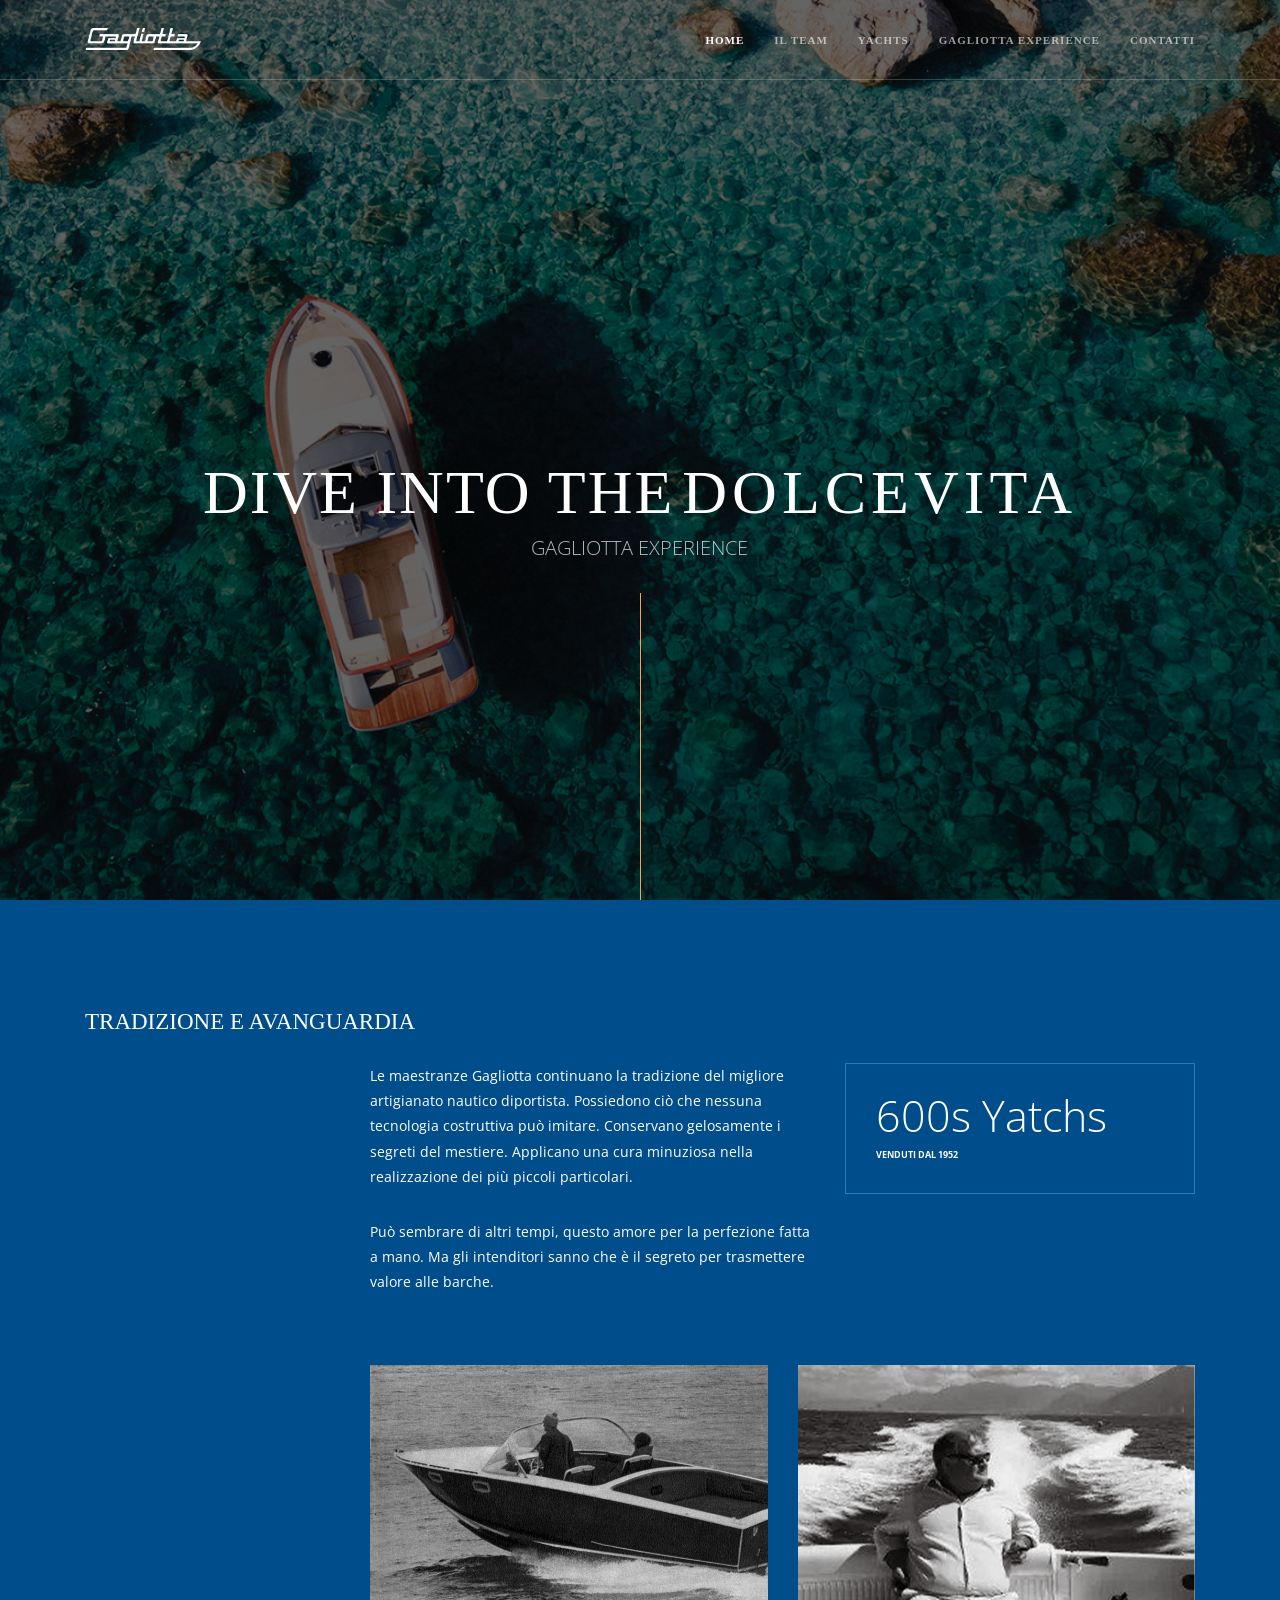
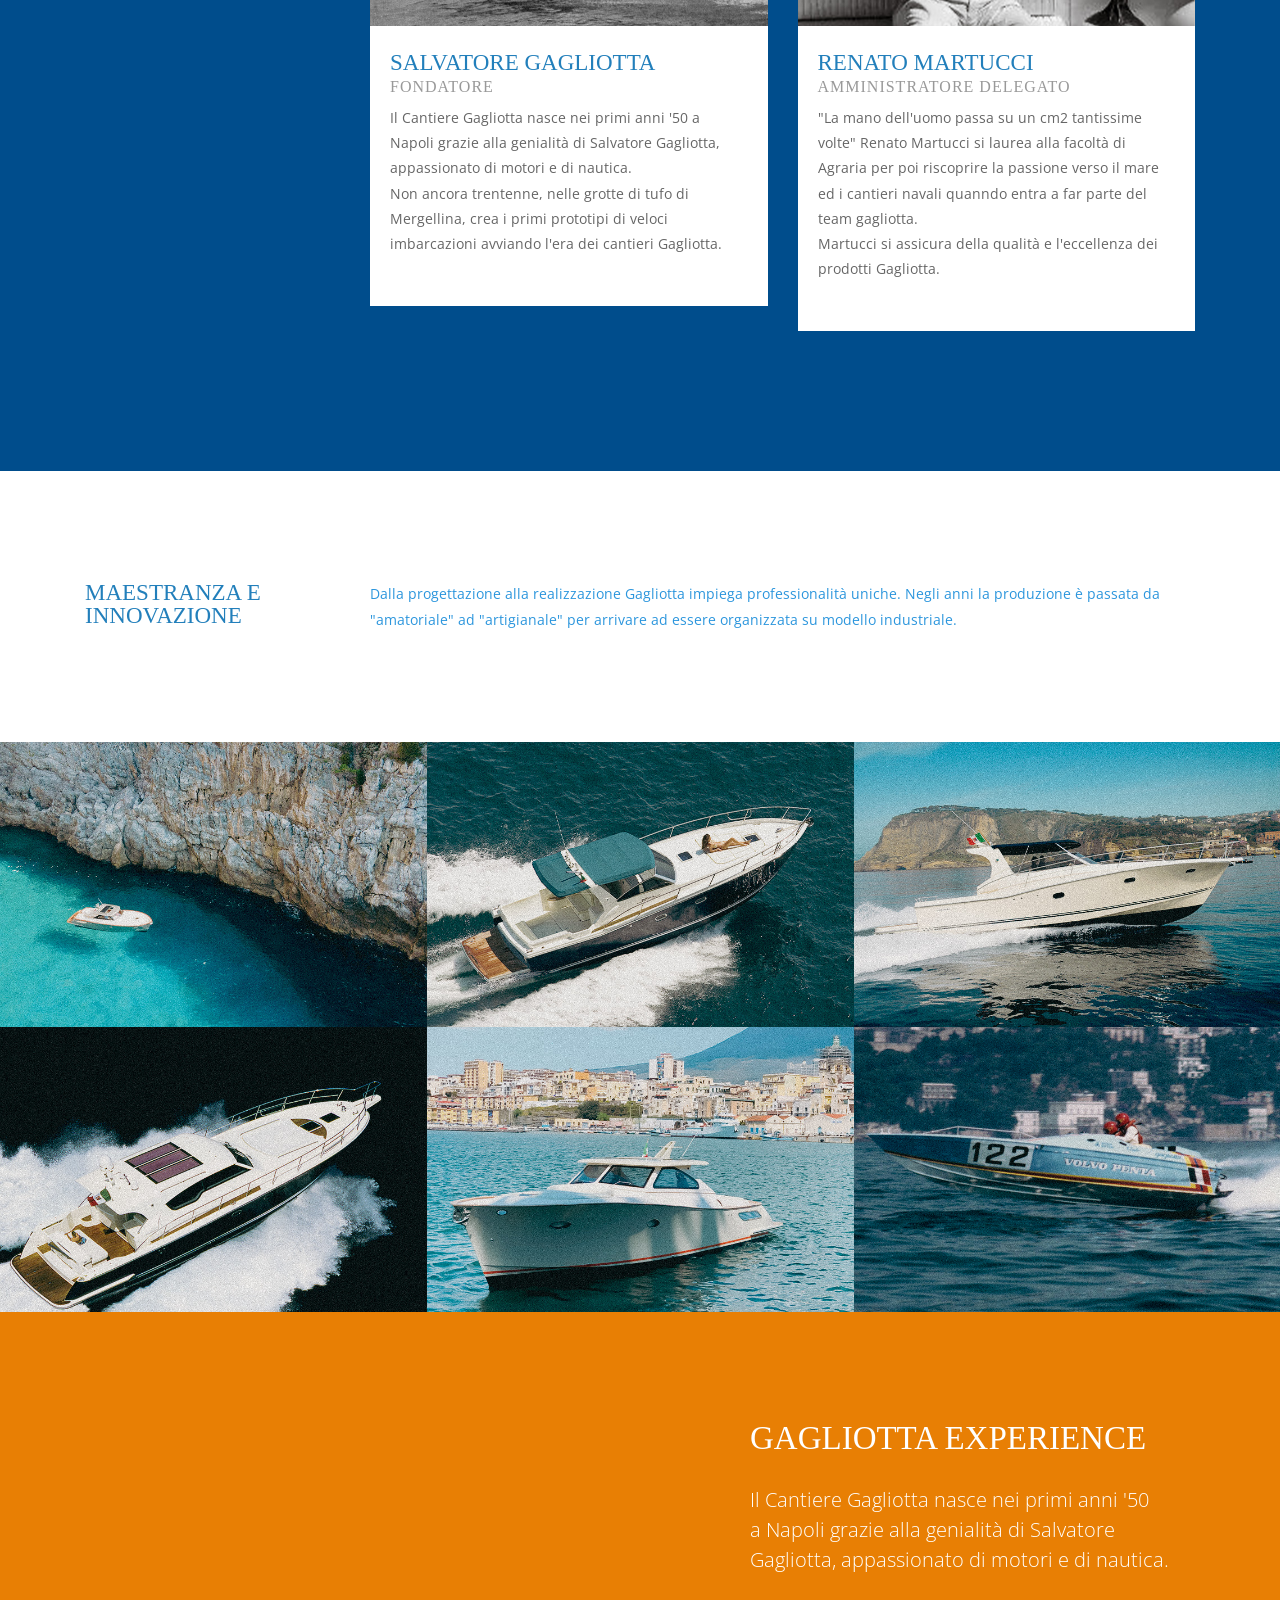
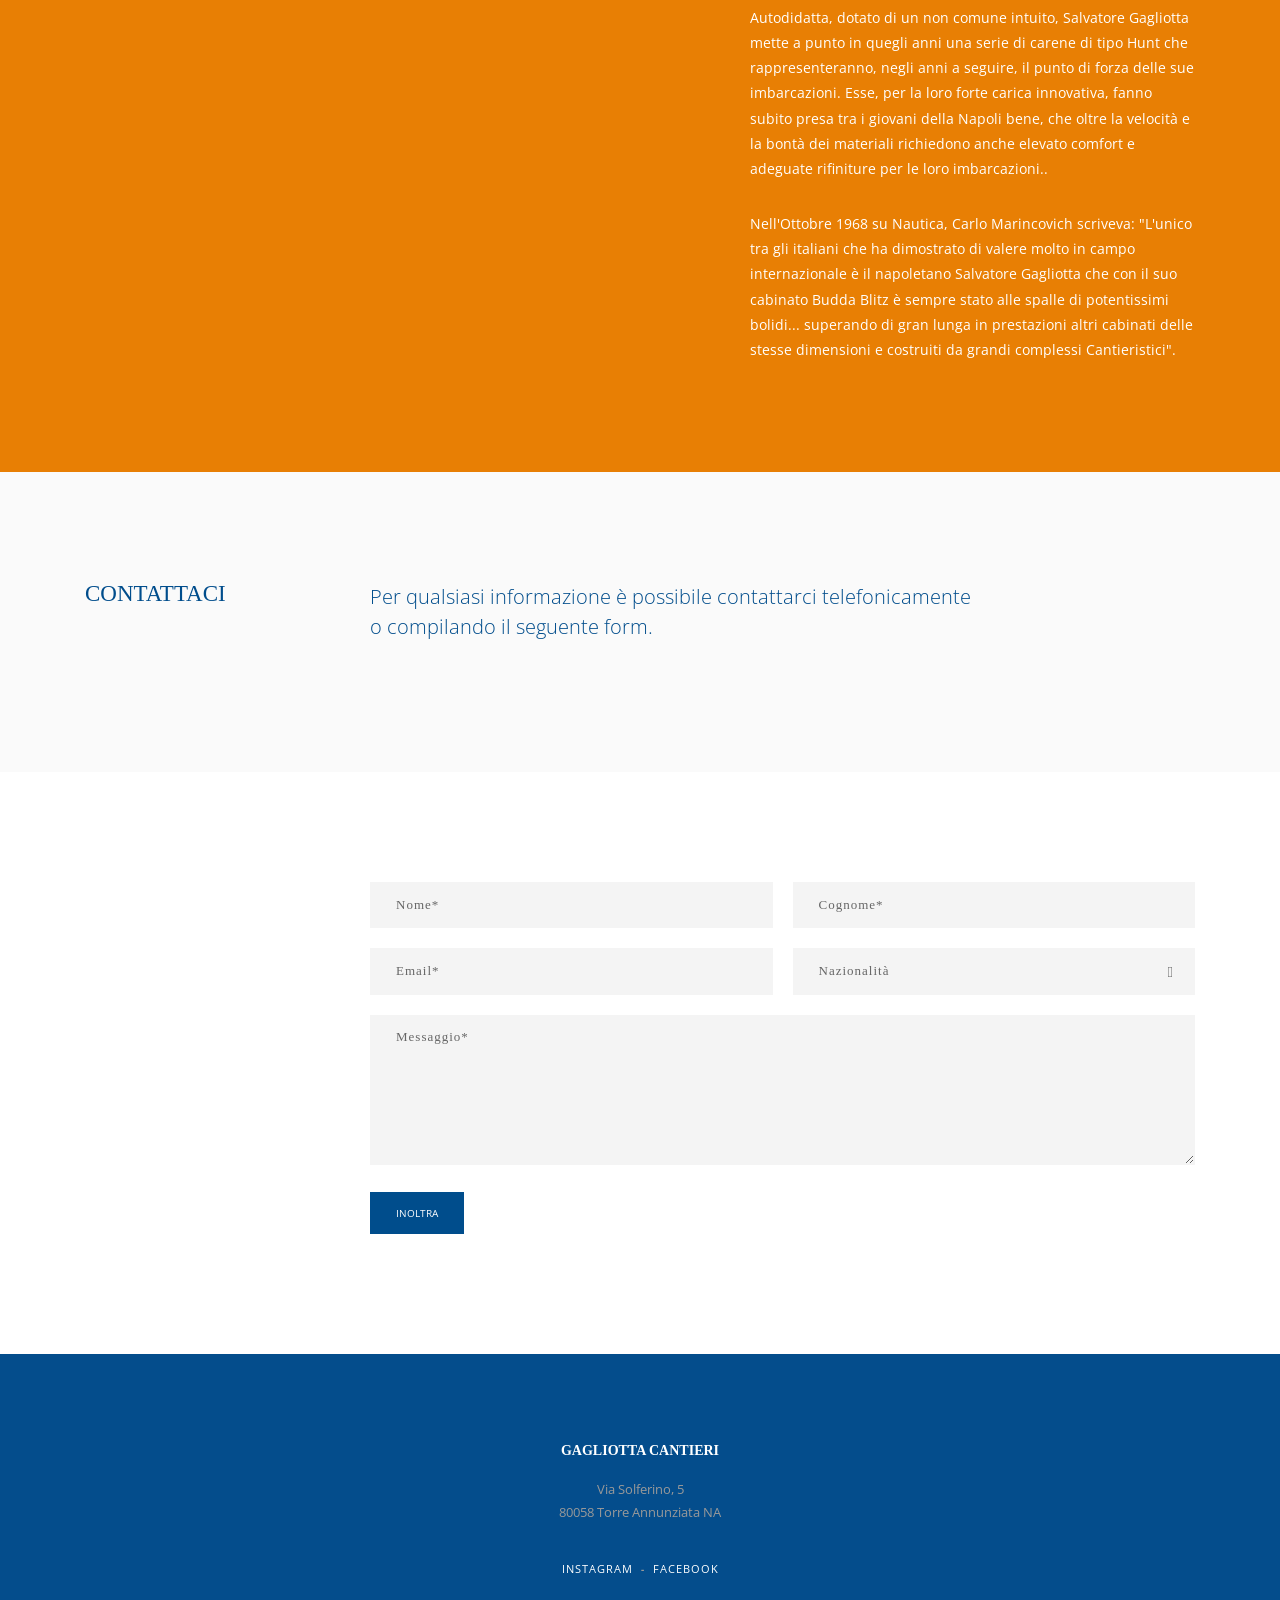
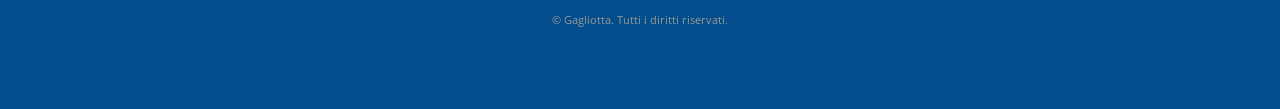
==== index.html @ 5407a537 "v4" ====
<!DOCTYPE html>
<html lang="en">
<head>

	<title>Gagliotta - Yacht Italiani</title>
	<link rel="shortcut icon" type="image/x-icon" href="images/hnet.com-image.ico">

	<!-- Font -->
	<link href="https://fonts.googleapis.com/css?family=Playfair+Display%7COpen+Sans" rel="stylesheet" type='text/css'>

	<!-- Css -->
	<link rel="stylesheet" href="css/css-testi.css" />
	<link rel="stylesheet" href="css/css-gagliotta.css" />

	<!--[if lt IE 9]>
    	<script type="text/javascript" src="http://html5shiv.googlecode.com/svn/trunk/html5.js"></script>
    <![endif]-->

</head>
<body class="shop home-page">

	<!-- Side Navigation Menu -->
	<aside class="side-navigation-wrapper enter-right" data-no-scrollbar data-animation="scale-in">
		<div class="side-navigation-scroll-pane">
			<div class="side-navigation-inner">
				<div class="side-navigation-header">
					<div class="navigation-hide side-nav-hide">
						<a href="#">
							<span class="icon-cancel medium"></span>
						</a>
					</div>
				</div>
				<nav class="side-navigation nav-block">
					<ul>
						<li class="current">
							<a href="#home" data-offset="0" class="scroll-link">Home</a>
						</li>
						<li>
							<a href="#about" data-offset="-60" class="scroll-link">Il Team</a>
						</li>
						<li>
							<a href="#folio" data-offset="-60" class="scroll-link">Yachts</a>
						</li>
						<li>
							<a href="#services" data-offset="-60" class="scroll-link">Gagliotta Experience</a>
						</li>
						<li>
							<a href="#contact" data-offset="-60" class="scroll-link">Contatti</a>
						</li>
					</ul>
				</nav>
				<div class="side-navigation-footer">
					<ul class="social-list list-horizontal">
						<li><a href="#">Facebook</a></li>
						<li><a href="#">Instagram</a></li>
					</ul>
					<p class="copyright no-margin-bottom">&copy; 1952 Gagliotta</p>
				</div>
			</div>
		</div>
	</aside>
	<!-- Side Navigation Menu End -->

	<div class="wrapper reveal-side-navigation">
		<div class="wrapper-inner">

			<!-- Header -->
			<header class="header header-fixed header-fixed-on-mobile header-transparent" data-bkg-threshold="100">
				<div class="header-inner">
					<div class="row nav-bar">
						<div class="column width-12 nav-bar-inner">
							<div class="logo">
								<div class="logo-inner">
									<a href="index.html"><img src="images/logo-dark.png" alt="Gagliotta Logo" /></a>
									<a href="index.html"><img src="images/logo.png" alt="Gagliotta Logo" /></a>
								</div>
							</div>
							<nav class="navigation nav-block secondary-navigation nav-right">
								<ul>
									<li class="aux-navigation hide">
										<!-- Aux Navigation -->
										<a href="#" class="navigation-show side-nav-show nav-icon">
											<span class="icon-menu"></span>
										</a>
									</li>
								</ul>
							</nav>
							<nav class="navigation nav-block primary-navigation nav-right">
								<ul>
									<li class="current">
										<a href="#home" data-offset="0" class="scroll-link">Home</a>
									</li>
									<li>
										<a href="#about" data-offset="-60" class="scroll-link">Il Team</a>
									</li>
									<li>
										<a href="#folio" data-offset="-60" class="scroll-link">Yachts</a>
									</li>
									<li>
										<a href="#services" data-offset="-60" class="scroll-link">Gagliotta Experience</a>
									</li>
									<li>
										<a href="#contact" data-offset="-60" class="scroll-link">Contatti</a>
									</li>
								</ul>
							</nav>
						</div>
					</div>
				</div>
			</header>
			<!-- Header End -->

			<!-- Content -->
			<div class="content clearfix">

				<!-- Home section. Hero Introduction with Fullscreen Slider Section -->
				<section id="home" class="section-block featured-media window-height tm-slider-parallax-container">
					<div class="tm-slider-container full-width-slider" data-featured-slider data-parallax data-animation="slide" data-scale-under="960">
						<ul class="tms-slides">
							<li class="tms-slide" data-image data-as-bkg-image data-force-fit data-overlay-bkg-color="#000000" data-overlay-bkg-opacity="0.6" data-animation="scaleOut">
								<div class="tms-content">
									<div class="tms-content-inner center v-align-middle">
										<div class="row">
											<div class="column width-10 offset-1">
												<div class="tms-caption no-scale"
													data-animate-in="preset:slideInLeftShort;duration:1000ms;delay:200ms;easing:easeFastSlow;"
													data-no-scale
													>
													<h1 class="title-large color-white lspacing-small mb-10 text-uppercase">
														DIVE INTO THE
													</h1>
												</div>
												<div class="tms-caption no-scale"
													data-animate-in="preset:slideInUpShort;duration:1000ms;delay:200ms;easing:easeFastSlow;"
													data-no-scale
													>
													<h1 class="title-large color-white lspacing-small mb-10 text-uppercase">
													
													</h1>
												</div>
												<div class="tms-caption no-scale"
													data-animate-in="preset:slideInRightShort;duration:1000ms;delay:200ms;easing:easeFastSlow;"
													data-no-scale
													>
													<h1 class="title-large color-white lspacing-large mb-10 text-uppercase padding:20">
													<br> <br>     DOLCEVITA
													</h1>
												</div>
												<div class="clear left-margin:100px;"></div>
												<div class="tms-caption no-scale text-line-vertical"
													data-animate-in="preset:slideInUpShort;duration:1000ms;delay:800ms;easing:easeFastSlow;"
													data-no-scale
													>
													<p class="lead color-white text-uppercase no-margin-bottom opacity-07">
														Gagliotta Experience
													</p>
												</div>
											</div>
										</div>
									</div>
								</div>
								<img data-src="images/gagliotta/intro/landingpage.jpg" data-retina src="images/blank.png" alt=""/>
							</li>
						</ul>
					</div>
				</section>
				<!-- Hero Introduction with Fullscreen Slider Section End -->

				<!-- About -->
				<section id="about">

					<!-- Content Section -->
					<div class="section-block pb-40 bkg-charcoal">
						<div class="row">
							<div class="column width-12">
								<h3 class="mb-30 color-white">TRADIZIONE E AVANGUARDIA</h3>
							</div>
							<div class="column width-5 offset-3">
								<p class="color-white">Le maestranze Gagliotta continuano la tradizione del migliore artigianato nautico diportista. Possiedono ciò che nessuna tecnologia costruttiva può imitare. Conservano gelosamente i segreti del mestiere. Applicano una cura minuziosa nella realizzazione dei più piccoli particolari.</p>
								<p class="color-white">Può sembrare di altri tempi, questo amore per la perfezione fatta a mano. Ma gli intenditori sanno che è il segreto per trasmettere valore alle barche.</p>
							</div>
							<div class="column width-4 horizon" data-animate-in="preset:slideInRightShort;duration:1000ms;delay:400ms;easing:easeFastSlow;" data-threshold="0.5">
								<div class="stats-1 left">
									<div class="stat box large border-blue color-white ">
										<div class="stat-inner">
											<p class="counter color-white"><span class="stat-counter" data-count-from="100" data-count-to="600">600s</span> Yatchs</p>
											<p class="description">Venduti dal 1952</p>
										</div>
									</div>
								</div>
							</div>
						</div>
					</div>
					<!-- Content Section End -->

					<!-- Team Grid -->
					<div class="section-block replicable-content team-2 pt-0 pb-110 bkg-charcoal">
						<div class="row">
							
							<div class="column width-9 offset-3">
								<div class="row content-grid-2">
									<div class="grid-item horizon" data-animate-in="preset:slideInLeftShort;duration:1000ms;" data-threshold="0.3">
										<div class="thumbnail no-margin-bottom" data-hover-easing="easeInOut" data-hover-speed="500" data-hover-bkg-color="#f2a649" data-hover-bkg-opacity="0.9">
											<img src="images/gagliotta/team/salvatoregagliotta.jpg" width="760" height="500" alt=""/>
										</div>
										<div class="team-content-info bkg-white">
											<h3 class="mb-5 color-blue">Salvatore Gagliotta</h3>
											<h4 class="occupation color-blue-light">Fondatore</h4>
											<p>Il Cantiere Gagliotta nasce nei primi anni '50 a Napoli grazie alla genialità di Salvatore Gagliotta, appassionato di motori e di nautica. <br>Non ancora trentenne, nelle grotte di tufo di Mergellina, crea i primi prototipi di veloci imbarcazioni avviando l'era dei cantieri Gagliotta.</p>
											</ul>
										</div>
									</div>
									<div class="grid-item horizon" data-animate-in="preset:slideInRightShort;duration:1000ms;delay:300ms;" data-threshold="0.3">
										<div class="thumbnail no-margin-bottom" data-hover-easing="easeInOut" data-hover-speed="500" data-hover-bkg-color="#ffffff" data-hover-bkg-opacity="0.9">
											<img src="images/gagliotta/team/renatomartucci.jpg" width="760" height="500" alt=""/>
										</div>
										<div class="team-content-info bkg-white">
											<h3 class="mb-5 color-blue">Renato Martucci</h3>
											<h4 class="occupation color-blue-light">Amministratore Delegato</h4>
											<p color-blue-light>"La mano dell'uomo passa su un cm2 tantissime volte" Renato Martucci si laurea alla facoltà di Agraria per poi riscoprire la passione verso il mare ed i cantieri navali quanndo entra a far parte del team gagliotta. <br>Martucci si assicura della qualità e l'eccellenza dei prodotti Gagliotta.</p>
											</ul>
										</div>
									</div>
								</div>
							</div>
						</div>
					</div>
					<!-- Team Grid End -->

				</section>
				<!-- About End -->

				<!-- Small Folio Grid Section -->
				<div id="folio">

					<!-- Content Section -->
					<div class="section-block replicable-content bkg-white">
						<div class="row">
							<div class="column width-3">
								<h3 class="mb-30 color-blue">MAESTRANZA E INNOVAZIONE</h3>
							</div>
							<div class="column width-9">
								<p class="color-blue-light">Dalla progettazione alla realizzazione Gagliotta impiega professionalità uniche. Negli anni la produzione è passata da "amatoriale" ad "artigianale" per arrivare ad essere organizzata su modello industriale.</p>
							</div>
						</div>
					</div>
					<!-- Content Section End -->

					<!-- Portfolio Grid -->
					<div class="section-block full-width grid-container no-margins fade-in-progressively bkg-charcoal grid-1" data-layout-mode="masonry" data-grid-ratio="1.5" data-animate-filter-duration="700" data-animate-resize data-animate-resize-duration="0">
						<div class="row">
							<div class="column width-12">
								<div class="row grid content-grid-3">
									<div class="grid-item grid-sizer">
										<div class="thumbnail img-scale-in" data-hover-easing="easeInOut" data-hover-speed="800" data-hover-bkg-color="#022960" data-hover-bkg-opacity="0.86">
											<href="images/renard/portfolio/kevin-delvecchio-271887.jpg">
												<img src="images/gagliotta/yachts/gagliotta-experience.jpg" alt=""/>
												<span class="overlay-info">
													<span>
														<span>
															<span class="project-title">GAGLIOTTA EXPERIENCE</span>
															<span class="project-description">Torre Annnunziata, Italia</span>
														</span>
													</span>
												</span>
											</a>
										</div>
									</div>
									<div class="grid-item">
										<div class="thumbnail img-scale-in" data-hover-easing="easeInOut" data-hover-speed="800" data-hover-bkg-color="#022960" data-hover-bkg-opacity="0.86">
											<href="images/renard/portfolio/ian-dooley-347943.jpg">
												<img src="images/gagliotta/yachts/gagliotta37.jpg" alt=""/>
												<span class="overlay-info">
													<span>
														<span>
															<span class="project-title">FISHERMAN - GAGLIOTTA 37</span>
															<span class="project-description">Praticità e comodità</span>
														</span>
													</span>
												</span>
											</a>
										</div>
									</div>
									<div class="grid-item">
										<div class="thumbnail img-scale-in" data-hover-easing="easeInOut" data-hover-speed="800" data-hover-bkg-color="#022960" data-hover-bkg-opacity="0.86">
											<href="images/renard/portfolio/ilnur-kalimullin-332587.jpg">
												<img src="images/gagliotta/yachts/gagliotta44.jpg" alt=""/>
												<span class="overlay-info">
													<span>
														<span>
															<span class="project-title">FISHERMAN - GAGLIOTTA 44</span>
															<span class="project-description">Linea slanciata e protesa verso il mare</span>
														</span>
													</span>
												</span>
											</a>
										</div>
									</div>
									<div class="grid-item">
										<div class="thumbnail img-scale-in" data-hover-easing="easeInOut" data-hover-speed="800" data-hover-bkg-color="#022960" data-hover-bkg-opacity="0.86">
											<href="images/renard/portfolio/rob-bye-325775.jpg">
												<img src="images/gagliotta/yachts/gagliotta52.jpg" alt=""/>
												<span class="overlay-info">
													<span>
														<span>
															<span class="project-title">FISHERMAN - GAGLIOTTA 52</span>
															<span class="project-description">Un fisherman che promette e mantiene</span>
														</span>
													</span>
												</span>
											</a>
										</div>
									</div>
									<div class="grid-item">
										<div class="thumbnail img-scale-in" data-hover-easing="easeInOut" data-hover-speed="800" data-hover-bkg-color="#022960" data-hover-bkg-opacity="0.86">
											<href="images/renard/portfolio/vinicius-amano-386864.jpg">
												<img src="images/gagliotta/yachts/lobster35.jpg" alt=""/>
												<span class="overlay-info">
													<span>
														<span>
															<span class="project-title">LOBSTER 35</span>
															<span class="project-description">Un concept sempre attuale.</span>
														</span>
													</span>
												</span>
											</a>
										</div>
									</div>
									<div class="grid-item">
										<div class="thumbnail img-scale-in" data-hover-easing="easeInOut" data-hover-speed="800" data-hover-bkg-color="#022960" data-hover-bkg-opacity="0.86">
											<href="images/renard/portfolio/matthew-hamilton-384332.jpg">
												<img src="images/gagliotta/yachts/storiaetradizione.jpg" alt=""/>
												<span class="overlay-info">
													<span>
														<span>
															<span class="project-title">STORIA E TRADIZIONE</span>
															<span class="project-description">Il Made in Italy dal 1952</span>
														</span>
													</span>
												</span>
											</a>
										</div>
									</div>
									<!-- <div class="grid-item">
										<div class="thumbnail img-scale-in" data-hover-easing="easeInOut" data-hover-speed="800" data-hover-bkg-color="#000000" data-hover-bkg-opacity="0.86">
											<a class="overlay-link lightbox-link" data-toolbar="zoom" data-group="gallery-1" data-caption="Bunker - Berlin, Germany" href="images/renard/portfolio/mike-wilson-263703.jpg">
												<img src="images/renard/portfolio/thumbnails/mike-wilson-263703.jpg" alt=""/>
												<span class="overlay-info">
													<span>
														<span>
															<span class="project-title">Cross</span>
															<span class="project-description">L.A., United States</span>
														</span>
													</span>
												</span>
											</a>
										</div>
									</div>
									<div class="grid-item">
										<div class="thumbnail img-scale-in" data-hover-easing="easeInOut" data-hover-speed="800" data-hover-bkg-color="#000000" data-hover-bkg-opacity="0.86">
											<a class="overlay-link lightbox-link" data-toolbar="zoom" data-group="gallery-1" data-caption="Gropius - Madrid, Spain" href="images/renard/portfolio/igor-ovsyannykov-329196.jpg">
												<img src="images/renard/portfolio/thumbnails/igor-ovsyannykov-329196.jpg" alt=""/>
												<span class="overlay-info">
													<span>
														<span>
															<span class="project-title">Gropius</span>
															<span class="project-description">Madrid, Spain</span>
														</span>
													</span>
												</span>
											</a>
										</div>
									</div>
									<div class="grid-item">
										<div class="thumbnail img-scale-in" data-hover-easing="easeInOut" data-hover-speed="800" data-hover-bkg-color="#000000" data-hover-bkg-opacity="0.86">
											<a class="overlay-link lightbox-link" data-group="gallery-1" data-caption="Farnsworth - Plano Il, U.S" href="images/renard/portfolio/vinicius-amano-386864.jpg">
												<img src="images/renard/portfolio/thumbnails/vinicius-amano-386864.jpg" alt=""/>
												<span class="overlay-info">
													<span>
														<span>
															<span class="project-title">Farnsworth</span>
															<span class="project-description">Plano IL, U.S</span>
														</span>
													</span>
												</span>
											</a>
										</div>
									</div> -->
									<!-- Portfolio Grid Items End -->
								</div>
							</div>
						</div>
					</div>
					<!-- Portfolio Grid End -->

				</div>
				<!-- Small Folio Grid Section End -->

				<!-- Services -->
				<div id="services">

					<!-- Hero 5 Section -->
					<div class="section-block hero-5 hero-5-1 clear-height show-media-column-on-mobile bkg-orange">
						<div class="media-column width-6">
							<div class="hero-content">
							</div>
						</div>
						<div class="row">
							<div class="column width-5 push-7">
								<div class="hero-content split-hero-content">
									<div class="hero-content-inner left horizon" data-animate-in="preset:slideInRightShort;duration:1000ms;delay:200ms;" data-threshold="0.5">
										<h2 class="mb-30 color-white">GAGLIOTTA EXPERIENCE</h2>
										<p class="lead color-white">Il Cantiere Gagliotta nasce nei primi anni '50 <br>a Napoli grazie alla genialità di Salvatore Gagliotta, appassionato di motori e di nautica.</p>
										<p class="color-white">Autodidatta, dotato di un non comune intuito, Salvatore Gagliotta mette a punto in quegli anni una serie di carene di tipo Hunt che rappresenteranno, negli anni a seguire, il punto di forza delle sue imbarcazioni. Esse, per la loro forte carica innovativa, fanno subito presa tra i giovani della Napoli bene, che oltre la velocità e la bontà dei materiali richiedono anche elevato comfort e adeguate rifiniture per le loro imbarcazioni..</p>
										<p class="color-white">Nell'Ottobre 1968 su Nautica, Carlo Marincovich scriveva: "L'unico tra gli italiani che ha dimostrato di valere molto in campo internazionale è il napoletano Salvatore Gagliotta che con il suo cabinato Budda Blitz è sempre stato alle spalle di potentissimi bolidi... superando di gran lunga in prestazioni altri cabinati delle stesse dimensioni e costruiti da grandi complessi Cantieristici". </p>
									</div>
								</div>
							</div>
						</div>
					</div>
					<!-- Hero 5 Section End -->

				</div>
				<!-- Services End -->


				<!-- Contact -->
				<section id="contact">

					<!-- Hero 2 -->
					<div class="section-block hero-1 hero-1-1 small color-charcoal-light bkg-grey-ultralight">
						<div class="row">
							<div class="column width-12">
								<div class="hero-content">
									<div class="hero-content-inner">
										<div class="row">
											<div class="column width-3">
												<h3>Contattaci</h3>
											</div>
											<div class="column width-9">
												<p class="lead mb-70 color-charcoal-light">Per qualsiasi informazione è possibile contattarci telefonicamente <br> o compilando il seguente form.</p>
											</div>
										</div>
									</div>
								</div>
							</div>
						</div>
					</div>
					<!-- Hero 2 End -->

					<!-- Form -->
					<div class="section-block replicable-content contact-2">
						<div class="row">
							<div class="column width-12">
								<div class="row">
									<div class="column width-9 offset-3">
										<div class="contact-form-container">
											<form class="contact-form" action="php/send-email.php" method="post" novalidate>
												<div class="row">
													<div class="column width-6">
														<div class="field-wrapper">
															<input type="text" name="fname" class="form-fname form-element" placeholder="Nome*" tabindex="1" required>
														</div>
													</div>
													<div class="column width-6">
														<div class="field-wrapper">
															<input type="text" name="lname" class="form-lname form-element" placeholder="Cognome*" tabindex="2">
														</div>
													</div>
													<div class="column width-6">
														<div class="field-wrapper">
															<input type="email" name="email" class="form-email form-element" placeholder="Email*" tabindex="3" required>
														</div>
													</div>
													<div class="column width-6">
														<div class="field-wrapper">
															<div class="form-select form-element">
																<select name="budget" tabindex="4" class="form-aux" data-label="Nazionalità">
																	<option selected="selected" value="">Nazionalità</option>
																	<option value="">Italiana</option>
																	<option value="">Olandese</option>
																	<option value="">Tedesca</option>
																	<option value="">Americana</option>
																</select>
															</div>
														</div>
													</div>
													<div class="column width-6">
														<input type="text" name="honeypot" class="form-honeypot form-element">
													</div>
												</div>
												<div class="row">
													<div class="column width-12">
														<div class="field-wrapper">
															<textarea name="message" class="form-message form-element" placeholder="Messaggio*" tabindex="5" required></textarea>
														</div>
														<input type="submit" value="Inoltra" class="form-submit button bkg-charcoal bkg-hover-theme color-white color-hover-white">
													</div>
												</div>
											</form>
											<div class="form-response"></div>
										</div>
									</div>
								</div>
							</div>
						</div>
					</div>
					<!-- Form End -->

				</section>
				<!-- Contact End -->

			</div>
			<!-- Content End -->

			<!-- Footer -->
			<footer class="footer center">
				<div class="footer-top">
					<div class="row flex">
						<div class="column width-6 offset-3 center">
							<div class="widget">
								<h4 class="widget-title">Gagliotta Cantieri</h4>
								<address>Via Solferino, 5<br>80058 Torre Annunziata NA</address>
								<ul class="social-list list-horizontal">
									<li><a href="#">Instagram</a> -</li>
									<li><a href="#">Facebook</a></li>
								</ul>
								<p class="copyright clear-float">
									&copy; Gagliotta. Tutti i diritti riservati.
								</p>
							</div>
						</div>
					</div>
				</div>
			</footer>
			<!-- Footer End -->

		</div>
	</div>

	<!-- Js -->
	<script src="https://ajax.googleapis.com/ajax/libs/jquery/1.12.4/jquery.min.js"></script>
	<script src="js/timber.master.min.js"></script>
</body>
</html>
---- css/css-testi.css ----
.page-fade-out,.side-navigation-wrapper,.thumbnail .overlay-info,.wrapper{-webkit-backface-visibility:hidden}.wrapper-inner,body,html{max-width:100%}.column>:first-child,.row{margin-top:0}.row.flex.boxes>.v-align-top,.row.flex>.v-align-top,.row.flex>.v-align-top>.box,.thumbnail .caption-over-inner.v-align-top{align-self:flex-start}.overlay-navigation ul li a,.side-navigation ul li a{-webkit-tap-highlight-color:transparent;text-decoration:none;word-wrap:break-word}#tml-caption,.tms-caption{-webkit-text-size-adjust:none;-moz-text-size-adjust:none;-ms-text-size-adjust:none}html{font-size:62.5%}body{padding:0;margin:0;background:#fff;color:#666;font-family:-apple-system,system-ui,BlinkMacSystemFont,"Segoe UI",Roboto,"Helvetica Neue",Arial,sans-serif;font-weight:400;font-style:normal;font-size:1.4rem;line-height:1.8;overflow-x:hidden!important;overflow-y:scroll;-webkit-text-size-adjust:none;-webkit-font-smoothing:antialiased;-moz-osx-font-smoothing:grayscale}.clear,.wrapper,.wrapper-inner{overflow:hidden}a,button,input,select,textarea{touch-action:manipulation}.button,button,input,select{line-height:1.4}.page-fade-reset{opacity:1;-webkit-transition-duration:0s;transition-duration:0s}.page-fade-out{opacity:0;-webkit-transition-property:opacity;transition-property:opacity;-webkit-transition-duration:.5s;transition-duration:.5s}.scroll-to-top{opacity:0;visibility:hidden;-webkit-transition-property:all;transition-property:all;-webkit-transition-duration:.5s;transition-duration:.5s}.scroll-to-top.active{opacity:1;visibility:visible}.scroll-to-top.fixed{width:4rem;height:4rem;line-height:4rem;border-radius:50%;background-color:#333;content:"\e63e";text-align:center;position:fixed;right:3rem;bottom:3rem;top:auto;z-index:999}.row,.wrapper{width:100%;margin-right:auto;margin-left:auto}.column[class*=push-],.column[class*=pull-],.nav-bar-inner,.navigation ul li{position:relative}.scroll-to-top.fixed a{color:#fff}.wrapper-inner{margin-right:auto;margin-left:auto}.row,body.boxed .wrapper-inner{max-width:114rem}.row{margin-bottom:0}.ie-browser .row{max-width:1140px}.row.full-width{max-width:100%}.row .row{width:auto;margin-right:-1.5rem;margin-left:-1.5rem}.column,[class*=content-grid] .grid-item{width:100%;padding-left:1.5rem;padding-right:1.5rem;float:left}.row.collapse>.column{padding-left:0;padding-right:0}.row.full-width.collapse .row{margin:auto}.row.flex.v-align-middle{height:100%;display:flex;align-items:center;flex-wrap:nowrap}.row.flex.v-align-middle>.column>div{width:initial}.row.flex.v-align-top{align-items:flex-start}.row.flex.v-align-bottom{align-items:flex-end}.ie-browser:not(.webkit) .row.flex.v-align-middle{height:100%;display:table;align-items:center;flex-wrap:nowrap}.ie-browser:not(.webkit) .row.flex.v-align-middle>.column{display:table-cell;vertical-align:middle;float:none}.ie-browser:not(.webkit) .row.flex.v-align-top{vertical-align:top}.ie-browser:not(.webkit) .row.flex.v-align-bottom{vertical-align:bottom}.row.flex{height:auto;display:flex;flex-wrap:wrap;align-items:initial}.footer .row.flex>.column,.row.flex>.column>div{flex-direction:column}.row.flex.boxes>.column,.row.flex.boxes>.v-align-middle,.row.flex>.v-align-middle,.row.flex>.v-align-middle>.box{height:auto;display:inherit}.row.flex.boxes>.v-align-bottom,.row.flex>.v-align-bottom,.row.flex>.v-align-bottom>.box{align-self:flex-end}.row.flex>.column>.box>div{margin-top:auto;margin-bottom:auto}.row.flex>.v-align-top>.box>div{margin-top:0;margin-bottom:auto}.row.flex>.v-align-bottom>.box>div{margin-top:auto;margin-bottom:0}.row.flex .row.flex{flex-direction:row}@media only screen and (min-width:768px){.row.flex .v-align-middle>:not(.box),.row.flex.boxes .v-align-middle>div>:not(.box){width:100%;margin-top:auto;margin-bottom:auto}.ie-browser:not(.webkit) .flex>.column{align-items:center}}.row.flex:after,.row.flex:before{content:"";display:none}.row.small{padding:3rem 0}.row.medium{padding:5rem 0}.row.large{padding:7rem 0}.row.xlarge{padding:9rem 0}.width-1{width:8.33333%}.width-2{width:16.66667%}.width-3{width:25%}.width-4{width:33.33333%}.width-5{width:41.66667%}.width-6{width:50%}.width-7{width:58.33333%}.width-8{width:66.66667%}.width-9{width:75%}.width-10{width:83.33333%}.width-11{width:91.66667%}.width-12{width:100%}.push-1{left:8.33333%}.push-2{left:16.66667%}.push-3{left:25%}.push-4{left:33.33333%}.push-5{left:41.66667%}.push-6{left:50%}.push-7{left:58.33333%}.push-8{left:66.66667%}.push-9{left:75%}.push-10{left:83.33333%}.push-11{left:91.66667%}.pull-1{right:8.33333%}.pull-2{right:16.66667%}.pull-3{right:25%}.pull-4{right:33.33333%}.pull-5{right:41.66667%}.pull-6{right:50%}.pull-7{right:58.33333%}.pull-8{right:66.66667%}.pull-9{right:75%}.pull-10{right:83.33333%}.pull-11{right:91.66667%}.offset-1{margin-left:8.33333%}.offset-2{margin-left:16.66667%}.offset-3{margin-left:25%}.offset-4{margin-left:33.33333%}.offset-5{margin-left:41.66667%}.offset-6{margin-left:50%}.offset-7{margin-left:58.33333%}.offset-8{margin-left:66.66667%}.offset-9{margin-left:75%}.offset-10{margin-left:83.33333%}.offset-11{margin-left:91.66667%}.alpha{padding-left:0}.omega{padding-right:0}.clear{width:0;height:0;display:block;clear:both;visibility:hidden}.clearfix:after,.clearfix:before,.row:after,.row:before{height:0;content:".";display:block;overflow:hidden}.clearfix:after,.row:after{clear:both}.left{text-align:left}.right{text-align:right}.center,.navigation.nav-center>ul{text-align:center}.text-break{overflow-wrap:break-word;word-wrap:break-word;-ms-word-break:break-all;word-break:break-word;-webkit-hyphens:auto;-ms-hyphens:auto;-moz-hyphens:auto;hyphens:auto}.text-truncate{overflow:hidden;text-overflow:ellipsis;white-space:nowrap}pre,pre code{white-space:pre}.pull-left{float:left!important}.pull-right{float:right!important}.flex{width:100%;display:flex;align-items:center}.v-align-top{align-self:flex-start!important;vertical-align:top!important}.v-align-bottom{align-self:flex-end!important;vertical-align:bottom!important}.hide{display:none!important;visibility:hidden!important}.show{display:block!important;visibility:visible!important}.mobile .hide-on-mobile,.mobile .hide-on-mobile *{display:none!important;visibility:visible!important}.inline-block,[class*=border-].inline-block,[class*=bkg-].inline-block{width:auto!important;display:inline-block!important}.no-margins{margin:0!important}.no-margin-top{margin-top:0!important}.no-margin-right{margin-right:0!important}.no-margin-bottom{margin-bottom:0!important}.no-margin-left{margin-left:0!important}.no-padding{padding:0!important}.no-padding-top{padding-top:0!important}.no-padding-right{padding-right:0!important}.no-padding-bottom{padding-bottom:0!important}.no-padding-left{padding-left:0!important}.overflow-visible{overflow:visible!important}.no-scroll{overflow:hidden!important}.clear-height{height:auto!important}.full-width{width:100%!important}.prototype{font-size:1.1rem;line-height:3.5rem}.row.prototype .column:nth-child(odd){background:#f9f9f9}.row.prototype .column:nth-child(even){background:#eee}.nav-bar{width:100%;min-height:5rem}.nav-bar .logo{height:5rem;line-height:5rem;float:left;margin-right:3rem}.nav-bar .logo img{margin-top:-4px}.nav-bar .logo-right{margin-left:3rem;margin-right:0;float:right}.nav-bar .logo.logo-center{margin:0 auto;float:none}.navigation.nav-left{float:left!important}.navigation.nav-left>ul>li:first-child>a{padding-left:0;margin-left:0}.navigation.nav-right{float:right!important;margin-left:2.5rem}.navigation.nav-right>ul>li:last-child>a{padding-right:0;margin-right:0}.navigation.nav-center{float:none!important;display:block}.navigation.nav-left{margin-right:2.5rem}.navigation:last-child{margin:0}.navigation .dropdown .button{width:auto}.navigation .button [class*=icon-]{margin-right:0}.navigation .dropdown-list,.navigation ul{padding:0;margin:0;list-style:none}.navigation ul li{margin:0;float:left}.navigation ul li.contains-mega-sub-menu{position:inherit}.navigation.nav-center>ul>li{margin-left:-.4rem;float:none;display:inline-block!important;vertical-align:top}.navigation>ul>li>a{padding:0 1.5rem;background-color:rgba(0,0,0,0);line-height:5rem}.navigation .dropdown-list:not(.custom-content) li a,.navigation ul li>a:not(.button){font-size:1.1rem;color:#878787;text-decoration:none;display:block;word-wrap:break-word}.navigation .dropdown-list li>a:not(.button):hover,.navigation ul li>a:not(.button):hover{background:0 0;color:#fff}.navigation ul li:hover>.sub-menu{visibility:visible;opacity:1}.navigation .dropdown-list,.navigation .mega-sub-menu,.navigation .sub-menu{box-shadow:0 .2rem .2rem rgba(0,0,0,.3);opacity:0;visibility:hidden;z-index:101;line-height:1.8;position:absolute}.navigation ul li.current>a,.navigation ul li.current>a:hover{color:#fff}.navigation .dropdown-list,.navigation .sub-menu{width:18rem;text-align:left;background:#222;background:rgba(34,34,34,1);border:none;border-radius:0}.navigation .dropdown-list li,.navigation .sub-menu li{background:0 0;border-bottom:1px solid #303030;float:none}.navigation .dropdown-list.custom-content,.navigation .sub-menu.custom-content{width:auto;min-width:25rem}.navigation .dropdown-list.custom-content,.navigation .sub-menu.custom-content .custom-content-inner{padding:2rem}.navigation .sub-menu.custom-content ul{padding:0 2rem 2rem}.navigation .sub-menu.custom-content ul:first-child{padding-top:2rem}.navigation .sub-menu.custom-content ul[class*=bkg-]{padding:2rem}.navigation .custom-content li:last-child :last-child{margin-bottom:0}.navigation>ul>li.sub-menu-left .sub-menu{left:0}.navigation .dropdown.pull-right .dropdown-list,.navigation>ul>li.sub-menu-right .sub-menu,.navigation>ul>li:last-child>.sub-menu{right:0}.navigation .sub-menu ul{top:0;left:18rem}.navigation>ul>li.sub-menu-right .sub-menu ul,.navigation>ul>li:last-child>.sub-menu ul{right:18rem;left:auto}.navigation .dropdown-list:not(.custom-content) li a,.navigation .sub-menu:not(.custom-content) li a{padding:1.2rem 1.5rem;color:#666}.navigation .dropdown-list:not(.custom-content) li:last-child,.navigation .sub-menu:not(.custom-content) li:last-child{border-bottom:none}.navigation .mega-sub-menu{height:auto;padding:2rem 0 0;margin-left:0;margin-right:0;background:#222;background:rgba(34,34,34,1);overflow:hidden;display:flex;flex-wrap:wrap;left:1.5rem;right:1.5rem}.mega-sub-menu.row:after,.mega-sub-menu.row:before{display:none;content:""}.navigation .mega-sub-menu>li{margin-bottom:2rem;padding:0 2rem;text-align:left;float:left;border-right:1px solid #303030}.navigation .mega-sub-menu>li:not(.column){width:33.33333%}.navigation .mega-sub-menu>li>a:not(.button){background:0 0;font-weight:700;font-size:1.2rem;line-height:1.8;text-transform:uppercase}.navigation .mega-sub-menu>li:hover>a:not(.button){background:0 0}.navigation .mega-sub-menu>li:last-child{border-right:none}.navigation .mega-sub-menu ul li p{font-size:1.2rem;margin-bottom:0}.navigation .mega-sub-menu ul li p,.navigation .mega-sub-menu>li>a:not(.button){padding:0 1.5rem .7rem}.navigation .mega-sub-menu ul li .title{padding:0 1.5rem}.navigation .mega-sub-menu li.content-column ul li,.navigation .mega-sub-menu ul li>a:not(.button){padding:.6rem 1.5rem}.navigation .mega-sub-menu ul li.current>a:not(.button){color:#fff}.navigation .mega-sub-menu ul li:hover>a:not(.button){background:#333}.navigation .mega-sub-menu li ul>li{float:none}.navigation .mega-sub-menu li.content-column ul li>a:not(.button){padding:0}.navigation ul li:hover>.mega-sub-menu{visibility:visible;opacity:1}.navigation .sub-menu li.contains-sub-menu>a:after,.navigation.sub-menu-indicator>ul>li.contains-mega-sub-menu>a:after,.navigation.sub-menu-indicator>ul>li.contains-sub-menu>a:after{font-family:icomoon;font-size:inherit;font-style:normal;font-weight:400;font-variant:normal;text-transform:none;line-height:inherit;display:inline-block;position:absolute}.navigation.sub-menu-indicator>ul>li.contains-mega-sub-menu,.navigation.sub-menu-indicator>ul>li.contains-sub-menu{padding-right:1.2rem}.navigation.sub-menu-indicator>ul>li.contains-mega-sub-menu>a:after,.navigation.sub-menu-indicator>ul>li.contains-sub-menu>a:after{margin-left:.5rem;content:"\e63e"}.navigation .sub-menu li.contains-sub-menu>a{padding-right:2.2rem}.navigation .sub-menu li.contains-sub-menu>a:after{right:.8rem;content:"\e640"}.navigation .mega-sub-menu,.navigation .sub-menu{-webkit-transition-property:-webkit-transform,opacity,visibility,border-color;transition-property:transform,opacity,visibility,border-color;-webkit-transition-duration:.4s;transition-duration:.4s}.navigation ul li a{-webkit-transition-property:background,border-color,color,line-height;transition-property:background,border-color,color,line-height;-webkit-transition-duration:.5s;transition-duration:.5s}.aux-navigation{display:none}.navigation-hide,.navigation-show{width:4.4rem;height:4.4rem;text-align:center;float:right}.navigation-hide a,.navigation-show a{height:4.4rem;text-align:center;display:block}.navigation-hide span,.navigation-show span{width:100%;line-height:4.4rem}.navigation-show a{color:#666}.navigation-show a:hover{color:#fff}.navigation-hide{position:relative;z-index:10}.navigation-hide a{color:#666}.navigation-hide a:hover{color:#fff}.mobile .logo.logo-center{float:left}.mobile header .navigation:not(.secondary-navigation),.mobile header .primary-nav-column{display:none!important}.mobile header .logo-column,.mobile header .secondary-nav-column{width:auto}.mobile header .logo-column{float:left}.mobile header .secondary-nav-column{float:right}.mobile .aux-navigation{display:table!important;visibility:visible!important}.reveal-side-navigation>div:after{position:absolute;top:0;right:0;width:0;height:0;background:rgba(0,0,0,0);content:'';opacity:0;z-index:110;-webkit-transition:opacity .3s,width 0s,height 0s;transition:opacity .3s,width 0s,height 0s}.inactive.reveal-side-navigation>div:after{width:100%;height:100%;opacity:1;-webkit-transition:opacity .3s;transition:opacity .3s}.element-reveal-left{-webkit-transform:translate3d(35rem,0,0);transform:translate3d(35rem,0,0)}.element-reveal-right{-webkit-transform:translate3d(-35rem,0,0);transform:translate3d(-35rem,0,0)}.side-navigation-inner,.side-navigation-wrapper{width:35rem}.side-navigation-wrapper{height:100%;padding:0;background:#292929;box-shadow:inset -7px 0 9px -7px rgba(0,0,0,.6);overflow-y:scroll;visibility:hidden;position:fixed;left:0;right:auto;-webkit-transform:translate3d(-100%,0,0);transform:translate3d(-100%,0,0)}.side-navigation-wrapper.active{visibility:visible}.side-navigation-wrapper.enter-right{text-align:left;box-shadow:inset 7px 0 9px -7px rgba(0,0,0,.6);right:0;left:auto;-webkit-transform:translate3d(100%,0,0);transform:translate3d(100%,0,0)}.side-navigation-wrapper.no-scrollbar{overflow:hidden}.no-scrollbar .side-navigation-scroll-pane{height:100%;overflow-x:hidden;overflow-y:scroll;position:absolute;left:0}.no-scrollbar .side-navigation-scroll-pane::-webkit-scrollbar{display:none}.side-navigation-inner{min-height:100%;position:relative}.side-navigation-wrapper.no-transition-reset{-webkit-transform:translate3d(0,0,0);transform:translate3d(0,0,0)}.side-navigation-wrapper.slide-in-reset{z-index:104}.element-reveal-left.slide-in,.element-reveal-right.slide-in,.side-navigation-wrapper.slide-in{-webkit-transform:translate3d(0,0,0);transform:translate3d(0,0,0)}.side-navigation-wrapper.push-in-reset{-webkit-transform:translate3d(-60%,0,0);transform:translate3d(-60%,0,0)}.side-navigation-wrapper.enter-right.push-in-reset{-webkit-transform:translate3d(60%,0,0);transform:translate3d(60%,0,0)}.side-navigation-wrapper.enter-right.push-in,.side-navigation-wrapper.enter-right.reveal-reset,.side-navigation-wrapper.push-in,.side-navigation-wrapper.reveal-reset{-webkit-transform:translate3d(0,0,0);transform:translate3d(0,0,0)}.side-navigation-wrapper.enter-right.scale-in-reset,.side-navigation-wrapper.scale-in-reset{-webkit-transform:translate3d(0,0,0) scale(.9);transform:translate3d(0,0,0) scale(.9)}.side-navigation-wrapper.enter-right.scale-in,.side-navigation-wrapper.scale-in{-webkit-transform:translate3d(0,0,0) scale(1);transform:translate3d(0,0,0) scale(1)}.reveal-side-navigation,.side-navigation-wrapper{-webkit-transition:-webkit-transform 550ms,visibility 0s;transition:transform 550ms,visibility 0s}.side-navigation-wrapper.hide{visibility:hidden;left:-35rem}.side-navigation-wrapper.enter-right.hide{right:-35rem}.element-show-left{left:35rem}.element-show-right{left:-35rem}.element-show-left,.element-show-right{position:relative!important}.side-navigation{width:100%}.side-navigation:after,.side-navigation:before{content:".";display:block;height:0;overflow:hidden;clear:both}.side-navigation ul{padding:0;margin:0;list-style:none}.side-navigation ul li{width:100%;display:block;margin-bottom:0}.side-navigation>ul>li>a{padding:1.3rem 4rem}.side-navigation ul li a{font-size:1.2rem;line-height:1;color:#999;display:block;-webkit-transition-property:background,color;transition-property:background,color;-webkit-transition-duration:.3s;transition-duration:.3s}.side-navigation ul li a:hover,.side-navigation ul li.current>a:hover{color:#fff}.side-navigation ul li.current>a{color:#fff;font-weight:700}.side-navigation .sub-menu:not(.custom-content) a{padding:1.1rem 4rem 1.1rem 5.5rem}.side-navigation.center .sub-menu:not(.custom-content) a{padding:1.1rem 4rem}.side-navigation .sub-menu:not(.custom-content) a{padding-left:7rem}.side-navigation:not(.center) .sub-menu .sub-menu{padding-left:1.5rem}.side-navigation ul li:hover>.sub-menu{opacity:1}.side-navigation .sub-menu{overflow:hidden;height:0;-webkit-transition-property:height;transition-property:height;-webkit-transition-duration:.3s;transition-duration:.3s}.overlay-navigation-inner,.overlay-navigation-wrapper{width:100vw}.overlay-navigation-wrapper{width:100vw;height:100%;min-height:100%;background-color:rgba(0,0,0,.8);overflow-y:scroll;visibility:hidden;position:fixed;top:-100%;z-index:101;-webkit-transition:-webkit-transform 550ms,opacity 550ms;transition:transform 550ms,opacity 550ms}.overlay-navigation-wrapper.active{visibility:visible;top:0!important}.overlay-navigation-wrapper.no-scrollbar{overflow:hidden}.overlay-navigation-scroll-pane{height:100%}.no-scrollbar .overlay-navigation-scroll-pane{overflow-x:hidden;overflow-y:scroll;position:absolute;left:0}.no-scrollbar .overlay-navigation-scroll-pane::-webkit-scrollbar{display:none}.overlay-navigation-inner{width:100%;height:100%;display:flex;align-items:center;position:relative}.overlay-navigation-wrapper.no-transition-reset{-webkit-transform:translate3d(0,0,0);transform:translate3d(0,0,0)}.overlay-navigation-wrapper.fade-in-reset{opacity:0}.overlay-navigation-wrapper.fade-in{opacity:1}.overlay-navigation-wrapper.slide-in-reset{-webkit-transform:translate3d(-100%,0,0);transform:translate3d(-100%,0,0);opacity:0}.overlay-navigation-wrapper.enter-top.slide-in-reset{-webkit-transform:translate3d(0,-100%,0);transform:translate3d(0,-100%,0);opacity:0}.overlay-navigation-wrapper.enter-right.slide-in-reset{-webkit-transform:translate3d(100%,0,0);transform:translate3d(100%,0,0);opacity:0}.overlay-navigation-wrapper.enter-bottom.slide-in-reset{-webkit-transform:translate3d(0,100%,0);transform:translate3d(0,100%,0);top:100%;opacity:0}.overlay-navigation-wrapper.enter-bottom.slide-in,.overlay-navigation-wrapper.enter-right.slide-in,.overlay-navigation-wrapper.enter-top.slide-in,.overlay-navigation-wrapper.slide-in{-webkit-transform:translate3d(0,0,0);transform:translate3d(0,0,0);opacity:1}.overlay-navigation-wrapper.scale-in-reset{-webkit-transform:translate3d(0,0,0) scale(.8);transform:translate3d(0,0,0) scale(.8);opacity:0}.overlay-navigation-wrapper.scale-in{-webkit-transform:translate3d(0,0,0) scale(1);transform:translate3d(0,0,0) scale(1);opacity:1}.overlay-navigation{max-width:30rem;margin-left:auto;margin-right:auto}.thumbnail video,.video-container,img,pre{max-width:100%}.overlay-navigation:after,.overlay-navigation:before{content:".";display:block;height:0;overflow:hidden;clear:both}.overlay-navigation ul{padding:0;margin:0;list-style:none}.overlay-navigation ul li{width:100%;display:block;margin-bottom:0}.overlay-navigation>ul>li>a{padding:.6rem 0}.overlay-navigation ul li a{font-size:1.2rem;line-height:1.5;color:#878787;display:block;-webkit-transition-property:background,color;transition-property:background,color;-webkit-transition-duration:.3s;transition-duration:.3s}.overlay-navigation ul li a:hover,.overlay-navigation ul li.current>a:hover{color:#fff}.overlay-navigation ul li.current>a{color:#fff;font-weight:700}.overlay-navigation .sub-menu:not(.custom-content) a{padding:1.1rem 4rem 1.1rem 5.5rem}.overlay-navigation.center .sub-menu:not(.custom-content) a{padding:1.1rem 4rem}.overlay-navigation .sub-menu a{color:#666}.overlay-navigation .sub-menu .sub-menu a{padding-left:7rem}.overlay-navigation ul li:hover>.sub-menu{opacity:1}.overlay-navigation .sub-menu{overflow:hidden;height:0;-webkit-transition-property:height,border-color;transition-property:height,border-color;-webkit-transition-duration:.3s;transition-duration:.3s}img{height:auto;display:inline-block;vertical-align:middle;border:none;border-radius:inherit;outline:0}.thumbnail.pull-left,img.pull-left{margin:0 1.5rem 1rem 0}.thumbnail.pull-right,img.pull-right{margin:0 0 1.5rem 1rem}.thumbnail .background-image{width:100%;height:100%;display:block;background-position:center center;-webkit-background-size:cover;background-size:cover;background-repeat:no-repeat}.thumbnail{position:relative;overflow:hidden;display:inline-block;vertical-align:bottom}.thumbnail.rounded,img.rounded{border-radius:.3rem}.thumbnail.circle,img.circle{border-radius:50%}.thumbnail>a,.thumbnail>span{border-radius:inherit;float:left}.thumbnail video{height:auto;position:relative;z-index:1}.thumbnail video+img{position:absolute;top:0;z-index:0}.thumbnail:hover{transform:none!important;transition:none!important}.thumbnail.background-image-container{width:100%;min-height:30rem}.caption-below{width:100%;padding:1rem 1.5rem;font-size:1.2rem;font-style:italic;border:1px solid #eee;float:left}.thumbnail .caption-over-outer{width:100%;height:100%;padding:3rem;display:flex;align-items:center;position:absolute;bottom:0;z-index:2}.thumbnail .caption-over-inner{width:100%;height:auto}.thumbnail .caption-over-inner.v-align-bottom{align-self:flex-end}.thumbnail .caption-over-inner *{flex:none}.thumbnail .caption-over-inner :first-child{margin-top:0}.thumbnail .caption-over-inner :last-child{margin-bottom:0}.ie-browser:not(.webkit) .thumbnail .caption-over-outer{width:100%;height:100%;padding:2rem;display:table;opacity:0;position:absolute;bottom:0;z-index:2}.ie-browser:not(.webkit) .thumbnail .caption-over-inner{width:100%;height:100%;display:table-cell;vertical-align:middle}.thumbnail>a,.thumbnail>span{width:100%;height:100%;display:block;outline:0;border:none;overflow:hidden;position:relative;top:0;left:0}.overlay-info{width:100%;height:100%;padding:0;margin:0;color:#fff;border:none;border-radius:inherit;background:#000;background:rgba(0,0,0,.5);text-align:center;opacity:0;position:absolute;top:0;left:0;z-index:1}a.overlay-info:hover{color:#fff}.overlay-info>div,.overlay-info>span{width:100%;height:100%;padding:3rem;font-size:1.2rem;font-style:normal;display:flex;align-items:center}.overlay-info>div>div,.overlay-info>span>span{width:100%;height:auto}.ie-browser:not(.webkit) .overlay-info>div,.ie-browser:not(.webkit) .overlay-info>span{width:100%;height:100%;padding:1.5rem;font-size:1.2rem;font-style:normal;display:table}.ie-browser:not(.webkit) .overlay-info>div>div,.ie-browser:not(.webkit) .overlay-info>span>span{display:table-cell;text-align:center;vertical-align:middle}.fill-background{background-repeat:no-repeat;background-position:center center;-webkit-background-size:cover;background-size:cover}.overlay-info.left>span>span{text-align:left}.overlay-info.right>span>span{text-align:right}.overlay-info.v-align-top>div>div,.overlay-info.v-align-top>span>span,.thumbnail .caption-over-inner.v-align-top{align-self:flex-start;vertical-align:top}.overlay-info.v-align-bottom>div>div,.overlay-info.v-align-bottom>span>span,.thumbnail .caption-over-inner.v-align-bottom{align-self:flex-end;vertical-align:bottom}.thumbnail .overlay-info{width:100.1%;opacity:0;-webkit-transform:translateZ(0);transform:translateZ(0)}.overlay-fade-img-scale-in .overlay-info,.overlay-fade-img-scale-out .overlay-info,.overlay-fade-out .overlay-info,.thumbnail:hover .overlay-info{opacity:1}.thumbnail:hover .background-image,.thumbnail:hover .overlay-info,.thumbnail:hover img{-webkit-transform:translate3d(0,0,0) rotate3d(1,1,1,0deg) scale3d(1,1,1);transform:translate3d(0,0,0) rotate3d(1,1,1,0deg) scale3d(1,1,1)}.overlay-fade-img-scale-in:hover .overlay-info,.overlay-fade-img-scale-out:hover .overlay-info,.overlay-fade-out:hover .overlay-info{opacity:0}.overlay-slide-in-top .overlay-info{opacity:0;-webkit-transform:translate3d(0,-100%,0);transform:translate3d(0,-100%,0)}.overlay-slide-in-right .overlay-info{opacity:0;-webkit-transform:translate3d(100%,0,0);transform:translate3d(100%,0,0)}.overlay-slide-in-bottom .overlay-info{opacity:0;-webkit-transform:translate3d(0,100%,0);transform:translate3d(0,100%,0)}.overlay-slide-in-left .overlay-info{opacity:0;-webkit-transform:translate3d(-100%,0,0);transform:translate3d(-100%,0,0)}.overlay-scale-in .overlay-info{opacity:0;-webkit-transform:scale3d(.1,.1,1);transform:scale3d(.1,.1,1)}.overlay-rotate-in .overlay-info{opacity:0;-webkit-transform:rotate3d(.1,.1,1,-180deg);transform:rotate3d(.1,.1,1,-180deg)}.overlay-img-slide-right .overlay-info{opacity:1;-webkit-transform:translate3d(-100%,0,0);transform:translate3d(-100%,0,0)}.overlay-img-slide-right:hover .background-image,.overlay-img-slide-right:hover img{-webkit-transform:translate3d(100%,0,0);transform:translate3d(100%,0,0)}.overlay-img-slide-left .overlay-info{opacity:1;-webkit-transform:translate3d(100%,0,0);transform:translate3d(100%,0,0)}.overlay-img-slide-left:hover .background-image,.overlay-img-slide-left:hover img{-webkit-transform:translate3d(-100%,0,0);transform:translate3d(-100%,0,0)}.overlay-img-slide-down .overlay-info{opacity:1;-webkit-transform:translate3d(0,-100%,0);transform:translate3d(0,-100%,0)}.overlay-img-slide-down:hover .background-image,.overlay-img-slide-down:hover img{-webkit-transform:translate3d(0,100%,0);transform:translate3d(0,100%,0)}.overlay-img-slide-up .overlay-info{opacity:1;-webkit-transform:translate3d(0,100%,0);transform:translate3d(0,100%,0)}.overlay-img-slide-up:hover .background-image,.overlay-img-slide-up:hover img{-webkit-transform:translate3d(0,-100%,0);transform:translate3d(0,-100%,0)}.img-scale-in:hover .background-image,.img-scale-in:hover img,.img-scale-out .background-image,.img-scale-out img,.overlay-fade-img-scale-in:hover .background-image,.overlay-fade-img-scale-in:hover img,.overlay-fade-img-scale-out .background-image,.overlay-fade-img-scale-out img,.overlay-img-scale-in:hover .background-image,.overlay-img-scale-in:hover img{opacity:1;-webkit-transform:scale3d(1.2,1.2,1);transform:scale3d(1.2,1.2,1)}.overlay-img-scale-in .overlay-info{-webkit-transform:scale3d(.4,.4,1);transform:scale3d(.4,.4,1)}.thumbnail.shadow{-webkit-box-shadow:0 .4rem 2.4rem 0 rgba(0,0,0,.15);-moz-box-shadow:0 .4rem 2.4rem 0 rgba(0,0,0,.15);box-shadow:0 .4rem 2.4rem 0 rgba(0,0,0,.15)}[class*=content-grid] .grid-item{margin:0 0 3rem;float:left}[class*=content-grid] .thumbnail{max-width:100%;float:none}.content-grid-1 .grid-item{width:100%}.content-grid-2 .grid-item{width:50%}.content-grid-3 .grid-item{width:33.33333%}.content-grid-4 .grid-item{width:25%}.content-grid-5 .grid-item{width:20%}.content-grid-6 .grid-item{width:16.66667%}.row [class*=content-grid-].no-margins,[class*=content-grid-].no-margins{margin-right:0!important;margin-left:0!important}[class*=content-grid-].no-margins .grid-item{padding:0!important;margin:0!important}.text-column{margin-bottom:3rem}.text-column>:last-child{margin-bottom:0}.feature-column-group .feature-column{padding:7rem;margin-bottom:0}.feature-column{margin-bottom:3rem}.feature-column>:last-child{margin-bottom:0}.feature-icon{font-size:3rem;margin-bottom:2rem;display:inline-block;position:relative}.feature-column.left .feature-icon{float:left}.feature-text.left{padding-left:5rem}.feature-column.right .feature-text{padding-right:5rem;padding-left:0}.feature-text :first-child{margin-top:0}.feature-column.small .feature-icon{font-size:2rem}.feature-column.left.small .feature-text{padding-left:4rem}.feature-column.left.small .icon-boxed,.feature-column.left.small .icon-circled{width:5.8rem;height:5.8rem;line-height:5.8rem}.feature-column.left.small .icon-boxed+.feature-text,.feature-column.left.small .icon-circled+.feature-text{padding-left:9rem}.feature-column.right.small .feature-text{padding-right:4rem;padding-left:0}.feature-column.right.small .icon-boxed+.feature-text,.feature-column.right.small .icon-circled+.feature-text{padding-right:9rem;padding-left:0}.feature-colum.mediumn .feature-icon{font-size:3rem}.feature-column.left.medium .feature-text{padding-left:5rem}.feature-column.medium .icon-boxed,.feature-column.medium .icon-circled{width:6.6rem;height:6.6rem;line-height:6.6rem}.feature-column.left .icon-boxed+.feature-text,.feature-column.left .icon-circled+.feature-text,.feature-column.left.medium .icon-boxed+.feature-text,.feature-column.left.medium .icon-circled+.feature-text{padding-left:9.8rem}.feature-column.right .icon-boxed+.feature-text,.feature-column.right .icon-circled+.feature-text,.feature-column.right.medium .icon-boxed+.feature-text,.feature-column.right.medium .icon-circled+.feature-text{padding-right:9.8rem;padding-left:0}.feature-column.large .feature-icon{font-size:4rem}.feature-column.left.large .feature-text{padding-left:6rem}.feature-column.large .icon-boxed,.feature-column.large .icon-circled{width:7.4rem;height:7.4rem;line-height:7.4rem}.feature-column.left.large .icon-boxed+.feature-text,.feature-column.left.large .icon-circled+.feature-text{padding-left:10.6rem}.feature-column.right.large .feature-text{padding-right:6rem;padding-left:0}.feature-column.right.large .icon-boxed+.feature-text,.feature-column.right.large .icon-circled+.feature-text{padding-right:10.6rem;padding-left:0}.feature-column.xlarge .feature-icon{font-size:5rem}.feature-column.left.xlarge .feature-text{padding-left:7rem}.feature-column.xlarge .icon-boxed,.feature-column.xlarge .icon-circled{width:8rem;height:8rem;line-height:7.8rem}.feature-column.left.xlarge .icon-boxed+.feature-text,.feature-column.left.xlarge .icon-circled+.feature-text{padding-left:12.2rem}.feature-column.right.xlarge .feature-text{padding-right:7rem;padding-left:0}.feature-column.right.xlarge .icon-boxed+.feature-text,.feature-column.right.xlarge .icon-circled+.feature-text{padding-right:12.2rem;padding-left:0}.feature-column.right .feature-icon{float:right;margin-left:auto;margin-right:auto}.feature-column.center .feature-icon{display:inline-block;float:none;margin-left:auto;margin-right:auto}.feature-column.center .feature-icon+.feature-text{padding-left:0;padding-right:0}@media only screen and (max-width:768px){.feature-column.center-on-mobile .feature-icon{display:inline-block;float:none;margin-left:auto;margin-right:auto}.feature-column.center-on-mobile .feature-icon+.feature-text{padding-left:0;padding-right:0}}input,textarea{width:100%;padding:1.3rem 2.5rem;margin:0 0 1.5rem}.checkbox-label~.checkbox-label,.radio-label~.radio-label,label.pull-right{margin-left:1rem}input,select,textarea{-webkit-appearance:none;-moz-appearance:none;appearance:none;-webkit-border-radius:0}input[type=submit]{width:auto}input:focus,select:focus,textarea:focus{outline:0}.disabled,input:disabled,select:disabled,textarea:disabled{opacity:.6;cursor:default!important}.disabled *{cursor:default!important}.checkbox:disabled,.radio:disabled{opacity:0;cursor:default}.form-element,textarea{background:#f9f9f9;font-size:1.3rem;color:#666;border:1px solid #eee;border-radius:0}.form-element:focus,.input-indication .form-element:focus+.inherit-style,.input-indication.reverse .form-element:focus+.inherit-style,textarea:focus{background:#fff;color:#333;border:1px solid #ccc;box-shadow:0 0 .2rem 0 rgba(0,0,0,.2);outline:0}textarea{min-width:10rem;min-height:20rem}.textarea-no-resize{resize:none}label{margin-bottom:.8rem;color:#666;font-size:1.2rem;display:block}label.pull-left,label.pull-right{margin-bottom:0;padding:1.4rem 0;line-height:normal;float:left}label.pull-left{margin-right:1rem}label.emphasized{color:#666;font-size:1.2rem;font-weight:700}select{width:100%;background:0 0;border:0;border-radius:0;color:inherit;font-size:inherit}.form-select{width:100%;padding:0!important;position:relative}.form-select select{width:100%;padding:1.3rem 2.5rem}.form-select:after{font-family:icomoon;font-size:1.5rem;content:"\e63e";pointer-events:none;position:absolute;top:1rem;right:2rem}input[type=checkbox]{-webkit-appearance:checkbox;-moz-appearance:checkbox;appearance:checkbox}.checkbox,.radio{opacity:0;position:absolute}.checkbox,.checkbox-label,.radio,.radio-label{margin-bottom:2rem;display:inline-block;vertical-align:middle;cursor:pointer}.checkbox:disabled+.checkbox-label,.checkbox:disabled+.checkbox-label:before,.radio:disabled+.radio-label,.radio:disabled+.radio-label:before{opacity:.6}.checkbox-label,.radio-label{color:#666;position:relative}.checkbox+.checkbox-label:before,.radio+.radio-label:before{width:2rem;height:2rem;line-height:2rem;margin-right:1rem;display:inline-block;vertical-align:middle;background:#f9f9f9;border:1px solid #eee;content:'';font-family:icomoon;text-align:center}.checkbox:checked+.checkbox-label,.radio:checked+.radio-label{opacity:1}.checkbox:checked+.checkbox-label:before{content:'\e63a';background:#fff;color:#666}.radio:checked+.radio-label:before{background:#666;box-shadow:inset 0 0 0 4px #fff}.checkbox:focus+.checkbox-label,.radio:focus+.radio-label{outline:0}.input-indication,.input-indication .form-element,.input-indication .input-icon{margin:0;display:flex}.button,.button-content>span,button{display:inline-block}.input-indication{margin:0 0 1.5rem}.input-indication .input-icon{padding-right:1.5rem!important;padding-left:1.5rem!important;align-items:center}.input-indication.reverse .form-element+.inherit-style,.input-indication:not(.reverse) .form-element:first-child{border-right:none!important}.input-indication.reverse .form-element:first-child,.input-indication:not(.reverse) .form-element+.inherit-style{border-left:none!important}.input-indication.reverse .form-element select,.input-indication.reverse .form-element:first-child{padding-left:0}.input-indication:not(.reverse) .form-element select,.input-indication:not(.reverse) .form-element:first-child{padding-right:0}.checkbox.rounded+.checkbox-label:before,.form-element.rounded,textarea.rounded{border-radius:.3rem}.radio+.radio-label:before{border-radius:50%}.form-element.pill{border-radius:10.5rem}@media only screen and (min-width:768px){.merged-form-elements .column+.column:not(:last-child),.merged-form-elements .column:first-child{padding-right:0}.merged-form-elements .column+.column .button,.merged-form-elements .column+.column .form-element{border-top-left-radius:0;border-bottom-left-radius:0}.merged-form-elements .field-wrapper{overflow:visible}.merged-form-elements .column+.column,.merged-form-elements .column:last-child{padding-left:0}.merged-form-elements .column:not(:last-child) .form-element{border-top-right-radius:0;border-bottom-right-radius:0}.merged-form-elements .column+.column .form-element:not(:focus){border-left-color:transparent}.merged-form-elements .column+.column .button{width:100%}.merged-form-elements .column .form-element:focus{position:relative;z-index:1}}.input-indication.reverse>:last-child,.input-indication:not(.reverse)>:first-child{border-top-right-radius:0;border-bottom-right-radius:0}.input-indication.reverse>:first-child,.input-indication:not(.reverse)>:last-child{border-top-left-radius:0;border-bottom-left-radius:0}.input-indication.reverse{flex-direction:row-reverse}.form-element.small{padding:1rem 1.5rem;font-size:1.1rem}.form-element.small select{padding:1rem 3.5rem 1rem 1.5rem;font-size:1.1rem}.form-select.small:after{top:.5rem;right:1rem}.checkbox.small+.checkbox-label:before,.radio.small+.radio-label:before{width:1.6rem;height:1.6rem;line-height:1.6rem}.checkbox.small+.checkbox-label,.radio.small+.radio-label{font-size:1.1rem}.form-element.medium{padding:1.3rem 2.5rem}.form-element.medium select{padding:1.3rem 4.5rem 1.3rem 2.5rem}.form-element.large{padding:1.6rem 3rem;font-size:1.4rem}.form-element.large select{padding:1.6rem 5rem 1.6rem 3rem;font-size:1.4rem}.form-select.large:after{top:1.4rem;right:2.5rem}.checkbox.large+.checkbox-label:before,.radio.large+.radio-label:before{width:2.4rem;height:2.4rem;line-height:2.4rem}.checkbox.large+.checkbox-label,.radio.large+.radio-label{font-size:1.4rem}.form-element.xlarge{padding:1.9rem 3.5rem;font-size:1.5rem}.form-element.xlarge select{padding:1.9rem 5.5rem 1.9rem 3.5rem;font-size:1.5rem}.form-select.xlarge:after{top:1.7rem;right:3rem}.checkbox.xlarge+.checkbox-label:before,.radio.xlarge+.radio-label:before{width:2.7rem;height:2.7rem;line-height:2.7rem}.checkbox.xlarge+.checkbox-label,.radio.xlarge+.radio-label{font-size:1.5rem}div[contenteditable=true]{background:#f9f9f9;color:#666;border:1px solid #eee;padding:1.3rem 2.5rem}div[contenteditable=true]:focus{background:#fff;color:#333;border:1px solid #ccc;box-shadow:0 0 .2rem 0 rgba(0,0,0,.2);outline:0}div[contenteditable=true].small{padding:1rem 1.5rem;font-size:1rem}div[contenteditable=true].medium{padding:1.3rem 2.5rem}div[contenteditable=true].large{padding:1.6rem 3rem;font-size:1.4rem}div[contenteditable=true].xlarge{padding:1.9rem 3.5rem;font-size:1.5rem}.button-group{margin-bottom:3rem}.button,button{padding:1.3rem 2.5rem;margin:0 1rem 1rem 0;font-family:inherit;font-size:1.3rem;color:#666;background-color:#eee;border:1px solid #eee;font-weight:400;vertical-align:middle;cursor:pointer;-webkit-appearance:none;-moz-appearance:none;appearance:none}.left-on-mobile .button,.left-on-mobile button{margin-right:1rem;margin-left:0}.center .button,.center button,.center-on-mobile .button,.center-on-mobile button{margin-right:.5rem;margin-left:.5rem}.right .button+.button,.right button+button,.right-on-mobile .button+.button,.right-on-mobile button+button{margin-right:0;margin-left:1rem}form .button,form button{margin-right:0!important;margin-left:0!important}.button:focus,button:focus{outline:0}.button:hover,button:hover{text-decoration:none;color:#666;background-color:#d0d0d0;border-color:#d0d0d0}.button.small,button.small{padding:1rem 1.5rem;font-size:1.1rem!important}.button.medium,button.medium{padding:1.3rem 2.5rem;font-size:1.3rem!important}.button.large,button.large{padding:1.6rem 3rem;font-size:1.4rem!important}.button.xlarge,button.xlarge{padding:1.9rem 3.5rem;font-size:1.5rem!important}.button [class*=icon-],button [class*=icon-]{line-height:inherit}.button [class*=icon-].left,button [class*=icon-].left{margin-right:.5rem}.button [class*=icon-].right,button [class*=icon-].right{margin-left:.5rem}.button-content small{display:block}input[type=submit]::-moz-focus-inner{border:0!important}.button.rounded,button.rounded{border-radius:.3rem}.button.pill,button.pill{border-radius:10.5rem}.button.shadow,button.shadow{-webkit-box-shadow:0 .4rem .8rem 0 rgba(0,0,0,.3);-moz-box-shadow:0 .4rem .8rem 0 rgba(0,0,0,.3);box-shadow:0 .4rem .8rem 0 rgba(0,0,0,.3)}.dropdown-list,.list-up .dropdown-list{box-shadow:0 0 .2rem rgba(0,0,0,.3)}.button.hard-shadow,button.hard-shadow{border-bottom:3px solid rgba(0,0,0,.15)}.button.disabled,.button.disabled:hover,button.disabled,button.disabled:hover{background-color:#f9f9f9;border-color:#eee}.button.disabled,button.disabled{cursor:default;color:#ccc}.button-nav{padding:0;margin:0;list-style:none}.button-nav li{margin:0 1px 0 0;float:left}.button-nav li .button.pill,.button-nav li .button.rounded,.button-nav li button.pill,.button-nav li button.rounded{border-radius:0}.button-nav li:first-child .button.rounded,.button-nav li:first-child button.rounded,.button-nav.rounded li:first-child .button,.button-nav.rounded li:first-child button{border-radius:.3rem 0 0 .3rem}.button-nav li:last-child .button.rounded .button-nav li:last-child button.rounded,.button-nav.rounded li:last-child .button,.button-nav.rounded li:last-child button{border-radius:0 .3rem .3rem 0}.button-nav li:first-child .button.pill,.button-nav li:first-child button.pill,.button-nav.pill li:first-child .button,.button-nav.pill li:first-child button{border-radius:10.5rem 0 0 10.5rem}.button-nav li:last-child .button.pill,.button-nav li:last-child button.pill,.button-nav.pill li:last-child .button,.button-nav.pill li:last-child button{border-radius:0 10.5rem 10.5rem 0}.button-nav.center li{margin-left:-.3rem;display:inline-block;float:none}.dropdown{position:relative;margin-bottom:1rem}.dropdown .button,.dropdown button{margin:0;text-align:left}.dropdown.disabled .button{cursor:default}.dropdown.disabled .button,.dropdown.disabled .button:hover,.dropdown.disabled button,.dropdown.disabled button:hover{border-color:#ddd!important;background:#fff!important;color:#ddd!important}.dropdown-list{width:16rem;margin:.3rem 0 0;text-align:left;background:#fff;border:1px solid #ddd;border-radius:.3rem;opacity:0;visibility:hidden;list-style:none;position:absolute;z-index:101;-webkit-transition-property:-webkit-transform,opacity,visibility;transition-property:transform,opacity,visibility;-webkit-transition-duration:.4s;transition-duration:.4s}.right .dropdown-list{right:0}.dropdown-list:not(.custom-content) li a{padding:.6rem 2.5rem;display:block;font-size:1.2rem;color:#666;font-weight:400;cursor:pointer}.list-horizontal li,.list-inline li{display:inline-block}.dropdown-list li a:hover{background:#f4f4f4;color:#333;text-decoration:none}.dropdown-list li.current a{background:#f4f4f4;color:#666}.dropdown-list.active{opacity:1;visibility:visible}.dropdown-list .list-header{padding:.6rem 2.5rem;font-size:1.1rem;font-weight:700;background:#ddd}.dropdown.small .button,.dropdown.small button{padding:1rem 1.5rem}.dropdown.small .dropdown-list li a{padding:.4rem 1.5rem}.dropdown.small .dropdown-list{width:14rem}.dropdown.medium .button,.dropdown.medium button{padding:1.3rem 2.5rem}.dropdown.medium .dropdown-list li a{padding:.6rem 2.5rem}.dropdown.medium .dropdown-list{width:16rem}.dropdown.large .button,.dropdown.large button{padding:1.6rem 3rem}.dropdown.large .dropdown-list li a{padding:.9rem 3rem}.dropdown.large .dropdown-list{width:18rem}.dropdown.xlarge .button,.dropdown.xlarge button{padding:1.9rem 3.5rem}.dropdown.xlarge .dropdown-list li a{padding:1.2rem 3.5rem}.dropdown.xlarge .dropdown-list{width:20rem}.dropdown.rounded .button,.dropdown.rounded button{border-radius:.3rem}ol,ul{margin:0 0 3rem 2rem;padding:0;font-size:1.4rem}dl{margin:0 0 3rem}dt{font-weight:700}dd{padding-left:3rem;margin:0 0 1rem}ul{list-style:disc}ol{list-style:decimal}ol ol,ol ul,ul ol,ul ul{margin:.4rem 0 .4rem 3rem}.list-inline,.list-unstyled{margin-left:0;list-style:none}.list-inline.right li{margin-left:1rem}.list-inline.center li{margin-left:.5rem;margin-right:.5rem}.list-inline.left li,ol li>[class*=icon-]:first-child,ul li>[class*=icon-]:first-child{margin-right:1rem}.list-group-dotted,.list-group.dashed,.list-group.solid{border:none}.list-group{margin-left:0;list-style:none}.list-group li{padding:1rem 0;border-bottom:1px solid #eee}.list-group li li{border-top:1px solid #eee}.list-group>li:first-child{padding-top:0}.list-group li li:last-child{padding-bottom:0}.list-group li:last-child{border-bottom:none;border-width:0}.list-group ol,.list-group ul{margin:0}.list-group.boxed li{padding:1rem 2rem}.list-group.boxed li li:last-child{padding:1rem 2rem;border-top:1px solid}.list-group li ul{padding-top:1rem}.list-group[class*=border-] li,.list-group[class*=border-] li li,.list-group[class*=border-] li ul{border-color:inherit!important}.list-group li :last-child{margin-bottom:0}.list-group.small li li{padding-left:1.5rem;margin-top:0}.list-group.small li{padding:.7rem 0}.list-group.small ol,.list-groups.small ul{margin-top:.7rem!important}.list-group.boxed.small li,.list-groups.boxed.small li{padding:.7rem 1.5rem}.list-group.medium li{padding:1rem 0}.list-group.medium ol,.list-groups.medium ul{margin-top:1rem!important}.list-group.boxed.medium li{padding:1rem 2rem}.list-group.large li{padding:1.3rem 0}.list-group.large ol,.list-groups.large ul{margin-top:1.3rem!important}.list-group.boxed.large li{padding:1.3rem 2.5rem}.list-group.xlarge li{padding:1.6rem 0}.list-group.xlarge ol,.list-groups.xlarge ul{margin-top:1.6rem!important}.list-group.boxed.xlarge li{padding:1.6rem 3rem}.list-group.dotted li{border-bottom-style:dotted}.list-group.dotted li li{border-top-style:dotted}.list-group.dashed li{border-bottom-style:dashed}.list-group.dashed li li{border-top-style:dashed}.list-group.thick li{border-bottom-width:.2rem}.list-group.thick li li{border-top-width:.2rem}.list-group:not(.boxed) li:last-child{border-bottom:none;padding-bottom:0!important}.list-group li li:last-child{border-top:none}.list-group.boxed li{border:1px solid;border-bottom:none}.list-group.boxed li:last-child{border-bottom:1px solid}.list-group.boxed.dotted li{border-style:dotted;border-bottom:none}.list-group.boxed.dotted li:last-child{border-bottom:1px dotted}.list-group.boxed.dotted li li:last-child{border-top-style:dotted}.list-group.boxed.dashed li{border-style:dashed;border-bottom:none}.list-group.boxed.dashed li:last-child{border-bottom:1px dashed}.list-group.boxed.dashed li li:last-child{border-top-style:dashed}.list-group.boxed.thick li,.list-group.boxed.thick li:last-child{border-width:.2rem}.list-group.rounded li:first-child{border-radius:.3rem .3rem 0 0}.list-group.rounded li:last-child{border-radius:0 0 .3rem .3rem}.list-group.boxed[class*=border-],.list-group.boxed[class*=border-].dashed,.list-group.boxed[class*=border-].dotted,.list-group.boxed[class*=border-].thick,.list-group.boxed[class*=border-]:hover,.list-group[class*=border-],.list-group[class*=border-].dashed,.list-group[class*=border-].dotted,.list-group[class*=border-].thick,.list-group[class*=border-]:hover{border-width:0}.list-horizontal li{list-style:none}.menu-box{overflow:visible;margin-bottom:3rem}.menu-list,.menu-list li{margin:0 0 3rem;list-style:none}.menu-list h4,.menu-list li:last-child,.menu-list p{margin-bottom:0}.menu-list.boxed{padding:2rem}.menu-list li{position:relative}.menu-list h4+p{margin-top:1.3rem}.menu-list .menu-content{padding-right:10rem}.menu-list .menu-description,.menu-list .menu-price,.menu-list .menu-title{background-color:#fff}.menu-list .menu-content,.menu-list .menu-description,.menu-list .menu-price,.menu-list .menu-title,.menu-list h4{position:relative;z-index:1}.menu-list .menu-price{font-weight:700;position:absolute;right:0;bottom:0}.accordion>ul>li>a,.tabs .tab-nav>li a,.tabs .tab-nav>li.disabled a:hover{font-weight:400;line-height:1.4;vertical-align:middle;color:#666;text-decoration:none}.menu-title .menu-price{position:relative;right:auto;left:auto;bottom:auto}.menu-list .menu-line{height:1px;margin:0;border:0;display:block;position:absolute;bottom:8px;left:0;right:0;z-index:0;background-image:linear-gradient(to right,#ccc 100%,rgba(0,0,0,0) 0);background-position:bottom;background-size:6px 2px;background-repeat:repeat-x}.menu-list .callout.rounded,.menu-list.rounded,.menu-list.rounded .callout{border-radius:.3rem}.menu-list.center .menu-price,.timeline .timeline-description,.timeline .timeline-title{position:relative}.menu-list.menu-items-inline .menu-content,.menu-list.menu-items-inline h4{display:inline}.menu-list .callout{padding:2rem;background-color:#f4f4f4}.menu-list .callout *{background-color:inherit}.menu-list .special-item{font-size:1.3rem;font-style:italic;text-transform:none}.menu-list h4 .menu-line{bottom:4px}.menu-list .menu-content .menu-line{bottom:8px}.menu-box.small,.menu-list.boxed.small{padding:1.5rem 1.5rem 0}.menu-box.small .menu-list,.menu-list.boxed.small li:last-child{margin-bottom:1.5rem}.menu-box.medium,.menu-list.boxed.medium{padding:2rem 2rem 0}.menu-box.medium .menu-list,.menu-list.boxed.medium li:last-child{margin-bottom:2rem}.menu-box.large,.menu-list.boxed.large{padding:2.5rem 2.5rem 0}.menu-box.large .menu-list,.menu-list.boxed.large li:last-child{margin-bottom:2.5rem}.menu-box.xlarge,.menu-list.boxed.xlarge{padding:3rem 3rem 0}.menu-box.xlarge .menu-list,.menu-list.boxed.xlarge li:last-child{margin-bottom:3rem}.menu-list.center .menu-line{display:none}.menu-list.center .menu-content{padding:0}.menu-list.center .menu-description{display:block}.menu-list.right .menu-content{padding-left:10rem;padding-right:0}.menu-list.right .menu-price{left:0;right:auto}.menu-list.boxed{border-style:solid;border-width:1px}.menu-list.boxed.dashed{border-style:dashed}.menu-list.boxed.dotted{border-style:dotted}.dotted .menu-line{height:2px;background-image:radial-gradient(circle closest-side,#ccc 99%,rgba(0,0,0,0) 0)}.dashed .menu-line{height:1px;background-image:linear-gradient(to right,#ccc 50%,rgba(0,0,0,0) 0)}.timeline{margin:0 0 3rem;list-style:none}.timeline li:last-child,.timeline li:last-child .timeline-description :last-child{margin-bottom:0}.timeline li{padding:0;margin:0}.timeline.vertical-indication .timeline-title{padding-right:5rem;z-index:1}.timeline.vertical-indication .timeline-description{padding-left:5rem}.timeline.vertical-indication .timeline-title:after{width:1.1rem;height:1.1rem;border-radius:50%;content:"";border:2px solid #333;background-color:#fff;position:absolute;left:100%;top:0;z-index:100}.timeline.vertical-indication .timeline-description:before{width:.1rem;content:"";background-color:#eee;position:absolute;left:.5rem;top:0;bottom:0}.accordion:after,.tab-nav:after,.tab-panes>div.active,.tabs.vertical:after{content:"."}.timeline.vertical-indication.thick .timeline-description:before{width:.3rem;left:.4rem}.timeline.vertical-indication li:last-child .timeline-description:before{display:none}.tabs{margin:0 0 3rem;padding:0}.tab-nav{margin:0;padding:0;font-size:0;list-style:none}.tab-nav:after{height:0;display:block;overflow:hidden;clear:both}.tabs .tab-nav>li{margin:0 1px 0 0;display:inline-block}.tabs.vertical:after{display:block;overflow:hidden;clear:both}.tabs.vertical .tab-nav>li{margin:0 0 1px;display:block;float:none}.tabs.vertical .tab-nav{width:25%;float:left}.tabs .tab-nav>li:last-child{margin-right:0}.tabs.right .tab-nav>li{margin:0 0 0 1px}.tabs.right.vertical .tab-nav>li{margin:0 0 1px;float:none}.tabs.right.vertical .tab-nav{width:25%;float:right}.tabs .tab-nav>li.active a,.tabs .tab-nav>li.active a:hover{background:#fff;border-top:1px solid #eee;border-right:1px solid #eee;border-bottom:1px solid transparent;border-left:1px solid #eee;cursor:default}.tabs.vertical .tab-nav>li.active a,.tabs.vertical .tab-nav>li.active a:hover{background:#fff;border-top:1px solid #eee;border-right:1px solid transparent;border-bottom:1px solid #eee;border-left:1px solid #eee;cursor:default;position:relative}.tabs.right.vertical .tab-nav>li.active a,.tabs.right.vertical .tab-nav>li.active a:hover{background:#fff;border-top:1px solid #eee;border-right:1px solid #eee;border-bottom:1px solid #eee;border-left:1px solid transparent}.tabs .tab-nav>li a,.tabs .tab-nav>li.disabled a:hover{padding:1.3rem 2.5rem;margin:0;font-size:1.3rem;display:inline-block;background-color:#eee;border:1px solid #eee;cursor:pointer}.tabs.vertical .tab-nav>li a{display:block}.tabs .tab-nav>li a:hover{text-decoration:none;color:#666;background:#d0d0d0;border-color:#d0d0d0}.tab-panes{margin-top:-1px;padding:2.5rem;background:#fff;border:1px solid #eee}.tabs.vertical .tab-panes{width:75%;margin-top:0;margin-left:-1px;float:left}.pricing-table.columns-1 .pricing-table-column,.table{width:100%}.tabs.right.vertical .tab-panes{margin-left:0;margin-right:-1px;float:right}.tab-panes>div{display:none;background:0 0}.tab-panes .tab-content{opacity:0;-webkit-transition-property:opacity,visibility;transition-property:opacity,visibility;-webkit-transition-duration:.4s;transition-duration:.4s}.tab-panes .animate-in .tab-content{opacity:1}.tab-panes>div.active{display:block;overflow:hidden;clear:both}.tab-panes>div>:first-child{margin-top:0}.tab-panes>div :not(.form-element):not(.input-indication):not(.radio-label):not(.checkbox-label):last-child{margin-bottom:0}.tabs.small .tab-nav>li a{padding:1rem 1.5rem;font-size:1.1rem}.tabs.small .tab-panes{padding:1.5rem}.tabs.medium .tab-nav>li a{padding:1.3rem 2.5rem;font-size:1.3rem}.tabs.medium .tab-panes{padding:2.5rem}.tabs.large .tab-nav>li a{padding:1.6rem 3rem;font-size:1.4rem}.tabs.large .tab-panes{padding:3rem}.tabs.xlarge .tab-nav>li a{padding:1.9rem 3.5rem;font-size:1.5rem}.tabs.xlarge .tab-panes{padding:3.5rem}.tabs.rounded .tab-nav>li:first-child a{border-radius:.3rem 0 0}.tabs.right.rounded .tab-nav>li:first-child a,.tabs.rounded .tab-nav>li:last-child a{border-radius:0 .3rem 0 0}.tabs.right.rounded .tab-nav>li:last-child a{border-radius:.3rem 0 0}.tabs.vertical.rounded .tab-nav>li:last-child a{border-radius:0 0 0 .3rem}.tabs.right.vertical.rounded .tab-nav>li:last-child a{border-radius:0 0 .3rem}.tabs.rounded .tab-panes{border-radius:0 .3rem .3rem}.tabs.right.rounded .tab-panes{border-radius:.3rem 0 .3rem .3rem}.tabs.solid .tab-nav>li.active a,.tabs.solid .tab-nav>li.active a:hover,.tabs.solid .tab-panes{border-style:solid}.tabs.dashed .tab-nav>li.active a,.tabs.dashed .tab-nav>li.active a:hover,.tabs.dashed .tab-panes,.tabs.dotted .tab-nav>li.active a,.tabs.dotted .tab-nav>li.active a:hover,.tabs.dotted .tab-panes{border-style:dashed}.tabs.thick .tab-nav>li.active a,.tabs.thick .tab-nav>li.active a:hover,.tabs.thick .tab-panes{border-width:.2rem}.tabs[class*=border-]{border:none}.accordion{margin:0 0 3rem;padding:0;border:none!important}.accordion>ul{margin:0;padding:0;list-style:none}.accordion:after{height:0;display:block;overflow:hidden;clear:both}.accordion>ul>li{margin:0 0 1px;display:block}.accordion>ul>li.active>a{background:0 0;border-top:1px solid #eee;border-right:1px solid #eee;border-bottom:1px solid transparent;border-left:1px solid #eee}.accordion>ul>li>a{padding:1.3rem 2.5rem;margin:0;font-size:1.3rem;display:block;background-color:#eee;border:1px solid #eee;cursor:pointer}.accordion>ul>li>a:hover{text-decoration:none;color:#666;background:#d0d0d0;border-color:#d0d0d0}.table.striped tbody tr:nth-child(even) td,.table.striped tbody tr:nth-child(even) th,.table>thead{background-color:#eee}.accordion>ul>li>div{height:0;visibility:hidden;border:1px solid #eee;overflow:hidden;-webkit-transition-property:height,visibility;transition-property:height,visibility;-webkit-transition-duration:.3s;transition-duration:.3s}.accordion>ul>li.active>div{height:auto;visibility:visible}.accordion .accordion-content{height:auto;padding:2.5rem;overflow:hidden;display:block}.accordion>ul>li>div>:first-child{margin-top:0}.accordion>ul>li>div :not(.form-element):not(.input-indication):not(.radio-label):not(.checkbox-label):last-child{margin-bottom:0}.accordion.small li>a{padding:1rem 1.5rem;font-size:1.1rem}.accordion.small .accordion-content{padding:1.5rem}.accordion.medium li>a{padding:1.3rem 2.5rem;font-size:1.3rem}.accordion.medium .accordion-content{padding:2.5rem}.accordion.large li>a{padding:1.6rem 3rem;font-size:1.4rem}.accordion.large .accordion-content{padding:3rem}.accordion.xlarge li>a{padding:1.9rem 3.5rem;font-size:1.5rem}.accordion.xlarge .accordion-content{padding:3.5rem}.accordion.rounded li:first-child>a{border-radius:.3rem .3rem 0 0}.accordion.rounded li:last-child>a,.accordion.rounded li>div{border-radius:0 0 .3rem .3rem}.accordion.rounded li.active:last-child>a:hover{border-radius:0}.accordion.solid li>a,.accordion.solid li>div{border-style:solid}.accordion.dashed li>a,.accordion.dashed li>div,.accordion.dotted li>a,.accordion.dotted li>div{border-style:dashed}.accordion.thick li>a,.accordion.thick li>div{border-width:.2rem}.table{border-width:1px 1px 0;border-color:#eee;border-style:solid;font-size:1.2rem;line-height:1.5;text-align:left;border-collapse:separate;border-spacing:0}.table>tbody>tr>td,.table>tbody>tr>th,.table>tfoot>tr>td,.table>tfoot>tr>th,.table>thead>tr>td,.table>thead>tr>th{padding:1rem 1.5rem}.table>thead{color:#666}.table td,.table th+th{border-left:1px solid #eee;border-bottom:1px solid #eee}.table>thead>tr>th{border-bottom:none}.table.small>tbody>tr>td,.table.small>tbody>tr>th,.table.small>tfoot>tr>td,.table.small>tfoot>tr>th,.table.small>thead>tr>td,.table.small>thead>tr>th{padding:.7rem 1rem;font-size:1rem}.table.medium>tbody>tr>td,.table.medium>tbody>tr>th,.table.medium>tfoot>tr>td,.table.medium>tfoot>tr>th,.table.medium>thead>tr>td,.table.medium>thead>tr>th{padding:1rem 1.5rem}.table.large>tbody>tr>td,.table.large>tbody>tr>th,.table.large>tfoot>tr>td,.table.large>tfoot>tr>th,.table.large>thead>tr>td,.table.large>thead>tr>th{padding:1.3rem 2.5rem;font-size:1.4rem}.table.xlarge>tbody>tr>td,.table.xlarge>tbody>tr>th,.table.xlarge>tfoot>tr>td,.table.xlarge>tfoot>tr>th,.table.xlarge>thead>tr>td,.table.xlarge>thead>tr>th{padding:1.6rem 3rem;font-size:1.5rem}.table.rounded{border-radius:.3rem}.pricing-table{width:100%;text-align:center}.pricing-table.left{text-align:left}.pricing-table.right,.progress-bar{text-align:right}.pricing-table:after,.pricing-table:before{content:".";display:block;height:0;overflow-x:hidden;overflow-y:hidden}.pricing-table:after{clear:both}.pricing-table.columns-2 .pricing-table-column{width:50%}.pricing-table.columns-3 .pricing-table-column{width:33.33333%}.pricing-table.columns-4 .pricing-table-column{width:25%}.pricing-table.columns-5 .pricing-table-column{width:20%}.pricing-table-column{float:left}[class*=border-] .pricing-table-column{border-width:1px 1px 1px 0;border-style:solid}.pricing-table-column:first-child{border-width:1px}.pricing-table-column>:not(hr){padding:3rem}.pricing-table-column>:not(:first-child){padding-top:0}.pricing-table-column>[class*=bkg-]{padding:3rem}.pricing-table-column>hr{margin:3rem;margin-top:0}.pricing-table-column.callout{margin-left:-1px;margin-bottom:-2rem;border:1px solid #fff;box-shadow:0 0 .8rem rgba(0,0,0,.2);position:relative;top:-1.5rem;z-index:1}.box :not(.form-element):not(.form-submit):last-child,.pricing-table-footer .button,.pricing-table-footer button,.pricing-table-text p:last-child{margin-bottom:0}.box.shadow,.icon-boxed.shadow,.icon-circled.shadow{-webkit-box-shadow:0 .4rem 2.4rem 0 rgba(0,0,0,.15);-moz-box-shadow:0 .4rem 2.4rem 0 rgba(0,0,0,.15)}.pricing-table-column.callout>.pricing-table-header{padding-top:4.5rem}.pricing-table-column.callout>.pricing-table-footer{padding-bottom:4.5rem}.pricing-table-header h2{margin:0;font-size:2.5rem}.pricing-table-header[class*=bkg-] h2{color:#fff}.pricing-table-price{color:#666}.pricing-table-price h4{margin:0;font-size:3rem}.pricing-table-price[class*=bkg-] h4{color:#fff}.pricing-table-price .currency{margin-right:.2rem;font-size:1.3rem;position:relative;top:-1rem}.pricing-table-price .interval{font-size:1.3rem;opacity:.5}.pricing-table-options,.pricing-table-options ul{margin:0;list-style:none;line-height:inherit}.pricing-table-options del{opacity:.5;text-decoration:none}.pricing-table-options li{margin-bottom:0;padding:.7rem 0}.pricing-table-options.with-icon li:before{margin-right:1rem;font-family:icomoon;content:"\e63a";float:left}.pricing-table-text{line-height:inherit}.pricing-table[class*=border-]{border-width:0}.pricing-table[class*=border-] .pricing-table-column{border-color:inherit!important}.pricing-table.small .pricing-table-header h2{font-size:2.5rem}.pricing-table.small .pricing-table-price .currency{font-size:1.3rem;top:-1rem}.pricing-table.small .pricing-table-price .interval{font-size:1.1rem}.pricing-table.medium .pricing-table-header h2,.pricing-table.small .pricing-table-price h4{font-size:3rem}.pricing-table.medium .pricing-table-price .currency{font-size:1.6rem;top:-1.4rem}.pricing-table.medium .pricing-table-price .interval{font-size:1.3rem}.pricing-table.medium .pricing-table-price h4{font-size:3.6rem}.pricing-table.large .pricing-table-header h2{font-size:3rem}.pricing-table.large .pricing-table-price .currency{font-size:1.6rem;top:-2rem}.pricing-table.large .pricing-table-price .interval{font-size:1.4rem}.pricing-table.large .pricing-table-price h4{font-size:4.5rem}.pricing-table.xlarge .pricing-table-header h2{font-size:3.2rem}.pricing-table.xlarge .pricing-table-price .currency{font-size:2rem;top:-2.7rem}.pricing-table.xlarge .pricing-table-price .interval{font-size:1.6rem}.pricing-table.xlarge .pricing-table-price h4{font-size:6rem}.pricing-table.rounded .pricing-table-column:first-child{border-radius:.3rem 0 0 .3rem}.pricing-table.rounded .pricing-table-column:first-child>div:first-child{border-top-left-radius:inherit}.pricing-table.rounded .pricing-table-column:first-child>div:left-child{border-bottom-left-radius:inherit}.pricing-table.rounded .pricing-table-column:last-child{border-radius:0 .3rem .3rem 0}.pricing-table.rounded .pricing-table-column:last-child>div:first-child{border-top-right-radius:inherit}.pricing-table.rounded .pricing-table-column:last-child>div:last-child{border-bottom-right-radius:inherit}.pricing-table-column.rounded,.pricing-table.rounded .pricing-table-column.callout,.pricing-table.rounded.columns-1 .pricing-table-column{border-radius:.3rem}.pricing-table.rounded .pricing-table-column.callout>div:first-child{border-top-left-radius:inherit;border-top-right-radius:inherit}.pricing-table.rounded .pricing-table-column.callout>div:lst-child{border-bottom-left-radius:inherit}.box{width:100%;padding:2.5rem;border:1px solid #eee;overflow:hidden;position:relative}.box .box{width:auto;padding:inherit}.equalize .column>.box,.grid-item .box{height:100%}.box.dotted{border-style:dotted}.box.dashed{border-style:dashed}.box>:first-child{margin-top:0}.box>a:not(.button){color:inherit;font-weight:700}.box>a:not(.button):hover{color:inherit;text-decoration:underline}.box.dismissable .close,.box.dismissable .close:hover,.header .logo a,.shop .product-price ins,a,a:hover,p a,p a:hover{text-decoration:none}.box.dismissable{max-height:100rem;padding-right:3rem}.box.dismissable .close{opacity:.5;display:block;float:right;position:relative;right:-2rem}.box.dismissable .close:hover{opacity:1}.box.small{padding:1.5rem}.box.small.dismissable{padding-right:2rem}.box.small.dismissable .close{right:-1.5rem}.box.medium{padding:2.5rem}.box.large{padding:3rem}.box.large.dismissable{padding-right:5rem}.box.large.dismissable .close{right:-3rem}.box.xlarge{padding:3.5rem}.box.xlarge.dismissable{padding-right:6rem}.box.xlarge.dismissable .close{right:-3.5rem}.box .ignore-parent-padding{border:none}.box.small>.ignore-parent-padding{margin:0 -1.5rem}.box.medium>.ignore-parent-padding{margin:0 -2.5rem}.box.large>.ignore-parent-padding{margin:0 -3rem}.box.xlarge>.ignore-parent-padding{margin:0 -3.5rem}.box.small>.ignore-parent-padding.first{margin:-1.5rem -1.5rem 3rem}.box.medium>.ignore-parent-padding.first{margin:-2.5rem -2.5rem 3rem}.box.large>.ignore-parent-padding.first{margin:-3rem -3rem 3rem}.box.xlarge>.ignore-parent-padding.first{margin:-3.5rem -3.5rem 3rem}.box.small>.ignore-parent-padding.last{margin:0 -1.5rem -1.5rem}.box.medium>.ignore-parent-padding.last{margin:0 -2.5rem -2.5rem}.box.large>.ignore-parent-padding.last{margin:0 -3rem -3rem}.box.xlarge>.ignore-parent-padding.last{margin:0 -3.5rem -3.5rem}.box>.ignore-parent-padding:not(.first):not(.last){margin-top:0;margin-bottom:3rem}.box.rounded{border-radius:.3rem}.box.shadow{box-shadow:0 .4rem 2.4rem 0 rgba(0,0,0,.15)}.label{padding:0 .8rem;border:1px solid #eee}.bar,.range-active-segment{width:100%;padding:0 1.5rem;-webkit-backface-visibility:hidden}.label [class*=icon-]:before{margin-left:0;margin-right:.5rem}.highlight,.label{background:#eee;color:#666}.label.rounded{border-radius:.3rem}.label.pill{border-radius:5rem}.progress-bar-group{margin-bottom:3rem}.progress-bar-group .progress-bar:last-child{margin-bottom:0}.progress-bar{width:100%;height:2rem;margin-bottom:2rem;font-size:1.2rem;line-height:1.6rem;font-weight:700;color:#666;border:1px solid #eee;background:#eee;overflow:hidden;transform:translate3d(0,0,0)}.progress-bar.tmh-perspective{overflow:hidden!important}#tml-tool-bar .tml-social-list,#tml-tool-bar .tml-social-list li,.breadcrumb,.icon-boxed,.icon-circled,.modal-open,.parallax,.range-slider,.tm-parallax,.tms-slide,.tms-slides,.video-container,iframe{overflow:hidden}.aux-navigation-active .progress-bar{-webkit-mask-image:none}.bar{height:100%;border:1px solid #d0d0d0;background:#d0d0d0}.progress-bar-label{margin-bottom:.8rem;color:#666;font-size:1.2rem;text-align:left;display:block}.progress-bar-label+.progress-bar{margin-bottom:1.7rem}.progress-bar.small{height:1.3rem;font-size:1rem;line-height:.8rem}.progress-bar.medium{height:2rem}.progress-bar.large{height:3rem;font-size:1.4rem;line-height:2.6rem}.progress-bar.xlarge{height:4rem;font-size:1.5rem;line-height:3.6rem}.progress-bar.rounded,.progress-bar.rounded .bar{border-radius:.3rem}.progress-bar.pill,.progress-bar.pill .bar{border-radius:10.5rem}.range-slider{width:100%;height:2rem;margin-bottom:2rem;font-size:1.2rem;line-height:1.6rem;font-weight:700;text-align:right;color:#666;border:1px solid #eee;background:#eee;position:relative;-webkit-mask-image:url([data-uri])}.aux-navigation-active .range-slider{-webkit-mask-image:none}.range-active-segment{height:100%;border:1px solid #d0d0d0;background:#d0d0d0;position:absolute;z-index:0}.range-handle{width:1.8rem;height:1.8rem;display:inline-block;background:#666;cursor:pointer;position:absolute;top:0;left:0;z-index:1;-ms-touch-action:manipulation;touch-action:manipulation}.range-slider.small{height:1.3rem;font-size:1rem;line-height:.8rem}.range-slider.small .range-handle{width:1.1rem;height:1.1rem}.range-slider.medium{height:2rem}.range-slider.medium .range-handle{width:1.8rem;height:1.8rem}.range-slider.large{height:3rem;font-size:1.4rem;line-height:2.6rem}.range-slider.large .range-handle{width:2.8rem;height:2.8rem}.range-slider.xlarge{height:4rem;font-size:1.5rem;line-height:3.6rem}.range-slider.xlarge .range-handle{width:3.8rem;height:3.8rem}.range-slider .range-handle,.range-slider.rounded,.range-slider.rounded .range-active-segment{border-radius:.3rem}.range-slider .range-handle,.range-slider.pill,.range-slider.pill .range-active-segment{border-radius:10.5rem}.audio-container,.video-container{margin-bottom:3rem}.audio-container .mejs-container{height:3rem}iframe{width:100%;border:none;background:#000}.divider,hr{margin:3rem 0;border-top:1px solid #eee;border-right:0;border-bottom:0;border-left:0;height:0;clear:both}address,p{margin:0 0 3rem}.divider.dashed,hr.dashed{border-style:dashed}.divider.dotted,hr.dotted{border-style:dotted}.divider.thick,hr.thick{border-top-width:.2rem}.divider[class*=border-],.divider[class*=border-].dashed,.divider[class*=border-].dotted,hr[class*=border-],hr[class*=border-].dashed,hr[class*=border-].dotted{border-right-style:none!important;border-bottom-style:none!important;border-left-style:none!important}h1,h2,h3,h4,h5,h6{color:#333;font-weight:700;line-height:1;margin:0 0 2rem}h1{font-size:4.8rem}h2{font-size:3.2rem}h3{font-size:2.4rem}h3.widget-title,h4{font-size:2.1rem}h5{font-size:1.8rem}h6{font-size:1.6rem}h1 a,h2 a,h3 a,h4 a,h5 a,h6 a{font-size:inherit;font-weight:inherit;line-height:inherit}h1 a:hover,h2 a:hover,h3 a:hover,h4 a:hover,h5 a:hover,h6 a:hover{color:inherit}h1 span[class*=border-],h1 span[class*=bkg-],h1[class*=border-],h1[class*=bkg-],h2 span[class*=border-],h2 span[class*=bkg-],h2[class*=border-],h2[class*=bkg-],h3 span[class*=border-],h3 span[class*=bkg-],h3[class*=border-],h3[class*=bkg-],h4 span[class*=border-],h4 span[class*=bkg-],h4[class*=border-],h4[class*=bkg-],h5 span[class*=border-],h5 span[class*=bkg-],h5[class*=border-],h5[class*=bkg-],h6 span[class*=border-],h6 span[class*=bkg-],h6[class*=border-],h6[class*=bkg-],p[class*=border-],p[class*=bkg-]{padding:.4rem .6rem}.lead{font-size:2.2rem;line-height:1.5;font-weight:200}.separator{width:10rem;height:.4rem;display:block;background-color:#333;margin-bottom:2rem}.separator.small{width:7rem;height:.2rem}.separator.large{width:13rem;height:.6rem}.separator.xlarge{width:16rem;height:.8rem}.separator.full-width{width:100%}.center .separator,.separator.center{margin-right:auto;margin-left:auto}.right .separator,.separator.right{margin-left:auto}.font-alt-1{font-family:"Times New Roman",Arial,sans-serif}em{font-style:italic}strong{font-weight:700}small{font-size:65%}[class*=weight-] a,[class*=weight-] p,[class*=weight-] span{font-weight:inherit}.weight-light{font-weight:100}.weight-thin{font-weight:200}.weight-regular{font-weight:400}.weight-semi-bold{font-weight:600}.weight-bold{font-weight:700}.weight-xbold{font-weight:900}.text-shadow{text-shadow:.2rem .2rem .2rem rgba(0,0,0,.5)}[class*=lspacing-] a,[class*=lspacing-] p,[class*=lspacing-] span{letter-spacing:inherit}.lspacing-small{letter-spacing:.2rem}.lspacing-medium{letter-spacing:.3rem}.lspacing-large{letter-spacing:.5rem}.lspacing-xlarge{letter-spacing:.8rem}a,p a{color:#666;outline:0}a:hover,p a:hover{color:#333}a.announcement{padding:1rem 2rem;line-height:inherit;display:inline-flex;align-items:center}a.announcement.rounded,a.announcement.rounded .label{border-radius:.3rem}a.announcement.pill,a.announcement.pill .label{border-radius:5rem}a.announcement .label{border-radius:inherit}a.announcement.left .label{margin-right:1rem}a.announcement.right .label{margin-left:1rem}a.announcement .messaage{flex:1}::selection{background:#333;color:#fff}::-moz-selection{background:#333;color:#fff}blockquote{margin:0 0 3rem;font-size:1.8rem;line-height:1.5}blockquote p{margin-bottom:0;font-size:1.8rem}blockquote .cite,blockquote cite{margin-top:2rem;font-size:60%;display:block}blockquote.small,blockquote.small p{font-size:1.6rem}blockquote.medium,blockquote.medium p{font-size:1.8rem}blockquote.large,blockquote.large p{font-size:2.1rem}blockquote.xlarge,blockquote.xlarge p{font-size:2.4rem}blockquote.border{padding:0 0 0 2.5rem;border-left:1px solid #eee}blockquote.border.small{padding-left:2rem;padding-right:2rem}blockquote.border.medium{padding-left:2.5rem;padding-right:2.5rem}blockquote.border.large{padding-left:3rem;padding-right:3rem}blockquote.border.xlarge{padding-left:3.5rem;padding-right:3.5rem}blockquote.icon [class*=icon-]{font-size:150%;text-align:center}blockquote.avatar span{margin-bottom:1.5rem}blockquote.avatar span,blockquote.avatar span img{width:5rem;height:5rem;border-radius:7rem;display:inline-block}blockquote.avatar.small span,blockquote.avatar.small span img{width:4rem;height:4rem}blockquote.avatar.medium span,blockquote.avatar.medium span img{width:5rem;height:5rem}blockquote.avatar.large span,blockquote.avatar.large span img{width:6rem;height:6rem}blockquote.avatar.xlarge span,blockquote.avatar.xlarge span img{width:7rem;height:7rem}blockquote.pull-left{width:40%;float:left;margin-right:2rem;margin-bottom:2rem}blockquote.pull-right{width:40%;float:right;margin-left:2rem;margin-bottom:2rem}blockquote.border.center,blockquote.center{margin-left:auto;margin-right:auto}blockquote.border.right{padding:0 2.5rem 0 0;border-left:none;border-right:1px solid #eee}blockquote.border.center{padding:2.5rem 0 0;border-left:none;border-top:1px solid #eee}.breadcrumb{margin-left:0;list-style:none}.breadcrumb li{float:left}.breadcrumb li,.breadcrumb li a{font-size:1.2rem}.breadcrumb li:after,.breadcrumb li:before{padding-left:1.2rem;padding-right:1.2rem;font-family:icomoon}.breadcrumb li:after{content:"\e640"}.breadcrumb.center li{display:inline-block;float:none}.breadcrumb.right li:after{padding:0;content:""}.breadcrumb.right li:before{content:"\e63f"}.breadcrumb li:last-child:after,.breadcrumb.right li:first-child:before{content:"";padding:0}code,kbd,samp{font-family:"Courier New",Courier,monospace,sans-serif;text-align:left}[class*=" icon-"],[class*=tms-arrow-nav]:before,[class*=tml-nav]:before,[class^=icon-],[class^=tms-arrow-nav]:before,[class^=tml-nav]:before{font-family:icomoon;speak:none;font-variant:normal;-webkit-font-smoothing:antialiased;-moz-osx-font-smoothing:grayscale}pre{margin:0 0 3rem;word-break:break-all;word-wrap:break-word}pre code{line-height:1.5}.tag{color:#074a72}.tag .att{color:#47a4db}.tag .val{color:#d74950}.tag .comm{color:#999}@font-face{font-family:icomoon;src:url(../fonts/entypo.eot);src:url(../fonts/entypo.eot) format('embedded-opentype'),url(../fonts/entypo.woff) format('woff'),url(../fonts/entypo.ttf) format('truetype'),url(../fonts/entypo.svg) format('svg');font-weight:400;font-style:normal}[class*=" icon-"],[class^=icon-]{font-style:normal;font-weight:400;text-transform:none;line-height:1;display:inline-block}[class*=icon-]+[class*=icon-]{margin-left:1rem}.icon-add-to-list:before{content:"\e600"}.icon-add-user:before{content:"\e601"}.icon-address:before{content:"\e602"}.icon-adjust:before{content:"\e603"}.icon-air:before{content:"\e604"}.icon-aircraft-landing:before{content:"\e605"}.icon-aircraft-take-off:before{content:"\e606"}.icon-aircraft:before{content:"\e607"}.icon-align-bottom:before{content:"\e608"}.icon-align-horizontal-middle:before{content:"\e609"}.icon-align-left:before{content:"\e60a"}.icon-align-right:before{content:"\e60b"}.icon-align-top:before{content:"\e60c"}.icon-align-vertical-middle:before{content:"\e60d"}.icon-archive:before{content:"\e60e"}.icon-area-graph:before{content:"\e60f"}.icon-arrow-bold-down:before{content:"\e610"}.icon-arrow-bold-left:before{content:"\e611"}.icon-arrow-bold-right:before{content:"\e612"}.icon-arrow-bold-up:before{content:"\e613"}.icon-arrow-down:before{content:"\e614"}.icon-arrow-left:before{content:"\e615"}.icon-arrow-long-down:before{content:"\e616"}.icon-arrow-long-left:before{content:"\e617"}.icon-arrow-long-right:before{content:"\e618"}.icon-arrow-long-up:before{content:"\e619"}.icon-arrow-right:before{content:"\e61a"}.icon-arrow-up:before{content:"\e61b"}.icon-arrow-with-circle-down:before{content:"\e61c"}.icon-arrow-with-circle-left:before{content:"\e61d"}.icon-arrow-with-circle-right:before{content:"\e61e"}.icon-arrow-with-circle-up:before{content:"\e61f"}.icon-attachment:before{content:"\e620"}.icon-awareness-ribbon:before{content:"\e621"}.icon-back-in-time:before{content:"\e622"}.icon-back:before{content:"\e623"}.icon-bar-graph:before{content:"\e624"}.icon-battery:before{content:"\e625"}.icon-beamed-note:before{content:"\e626"}.icon-bell:before{content:"\e627"}.icon-blackboard:before{content:"\e628"}.icon-block:before{content:"\e629"}.icon-book:before{content:"\e62a"}.icon-bookmark:before{content:"\e62b"}.icon-bookmarks:before{content:"\e62c"}.icon-bowl:before{content:"\e62d"}.icon-box:before{content:"\e62e"}.icon-briefcase:before{content:"\e62f"}.icon-browser:before{content:"\e630"}.icon-brush:before{content:"\e631"}.icon-bucket:before{content:"\e632"}.icon-bug:before{content:"\e633"}.icon-cake:before{content:"\e634"}.icon-calculator:before{content:"\e635"}.icon-calendar:before{content:"\e636"}.icon-camera:before{content:"\e637"}.icon-ccw:before{content:"\e638"}.icon-chat:before{content:"\e639"}.icon-check:before{content:"\e63a"}.icon-down:before{content:"\e63b"}.icon-left:before{content:"\e63c"}.icon-right:before{content:"\e63d"}.icon-down-open-mini:before{content:"\e63e"}.icon-left-open-mini:before{content:"\e63f"}.icon-right-open-mini:before{content:"\e640"}.icon-up-open-mini:before{content:"\e641"}.icon-down-open-big:before{content:"\e642"}#tms-prev:before,.icon-left-open-big:before{content:"\e643"}.icon-right-open-big:before{content:"\e644"}.icon-up-open-big:before{content:"\e645"}.icon-up:before{content:"\e646"}.icon-down-circled:before{content:"\e647"}.icon-left-circled:before{content:"\e648"}.icon-right-circled:before{content:"\e649"}.icon-up-circled:before{content:"\e64a"}.icon-circle-with-cross:before{content:"\e64b"}.icon-circle-with-minus:before{content:"\e64c"}.icon-circle-with-plus:before{content:"\e64d"}.icon-circle:before{content:"\e64e"}.icon-circular-graph:before{content:"\e64f"}.icon-clapperboard:before{content:"\e650"}.icon-classic-computer:before{content:"\e651"}.icon-clipboard:before{content:"\e652"}.icon-clock:before{content:"\e653"}.icon-cloud:before{content:"\e654"}.icon-code:before{content:"\e655"}.icon-cog:before{content:"\e656"}.icon-colours:before{content:"\e657"}.icon-compass:before{content:"\e658"}.icon-fast-backward:before{content:"\e659"}.icon-fast-forward:before{content:"\e65a"}.icon-jump-to-start:before{content:"\e65b"}.icon-next:before{content:"\e65c"}.icon-paus:before{content:"\e65d"}.icon-play:before{content:"\e65e"}.icon-record:before{content:"\e65f"}.icon-stop:before{content:"\e660"}.icon-volume:before{content:"\e661"}.icon-copy:before{content:"\e662"}.icon-creative-commons-attribution:before{content:"\e663"}.icon-creative-commons-noderivs:before{content:"\e664"}.icon-creative-commons-noncommercial-eu:before{content:"\e665"}.icon-creative-commons-noncommercial-us:before{content:"\e666"}.icon-creative-commons-public-domain:before{content:"\e667"}.icon-creative-commons-remix:before{content:"\e668"}.icon-creative-commons-share:before{content:"\e669"}.icon-creative-commons-sharealike:before{content:"\e66a"}.icon-creative-commons:before{content:"\e66b"}.icon-credit-card:before{content:"\e66c"}.icon-credit:before{content:"\e66d"}.icon-crop:before{content:"\e66e"}.icon-cancel:before{content:"\e66f"}.icon-cup:before{content:"\e670"}.icon-cw:before{content:"\e671"}.icon-cycle:before{content:"\e672"}.icon-database:before{content:"\e673"}.icon-dial-pad:before{content:"\e674"}.icon-direction:before{content:"\e675"}.icon-document-landscape:before{content:"\e676"}.icon-document:before{content:"\e677"}.icon-documents:before{content:"\e678"}.icon-dot-single:before{content:"\e679"}.icon-dots-three-horizontal:before{content:"\e67a"}.icon-dots-three-vertical:before{content:"\e67b"}.icon-dots-two-horizontal:before{content:"\e67c"}.icon-dots-two-vertical:before{content:"\e67d"}.icon-download:before{content:"\e67e"}.icon-drink:before{content:"\e67f"}.icon-drive:before{content:"\e680"}.icon-drop:before{content:"\e681"}.icon-edit:before{content:"\e682"}.icon-email:before{content:"\e683"}.icon-emoji-flirt:before{content:"\e684"}.icon-emoji-happy:before{content:"\e685"}.icon-emoji-neutral:before{content:"\e686"}.icon-emoji-sad:before{content:"\e687"}.icon-erase:before{content:"\e688"}.icon-eraser:before{content:"\e689"}.icon-export:before{content:"\e68a"}.icon-eye-with-line:before{content:"\e68b"}.icon-eye:before{content:"\e68c"}.icon-feather:before{content:"\e68d"}.icon-fingerprint:before{content:"\e68e"}.icon-flag:before{content:"\e68f"}.icon-flash:before{content:"\e690"}.icon-flashlight:before{content:"\e691"}.icon-flat-brush:before{content:"\e692"}.icon-flow-branch:before{content:"\e693"}.icon-flow-cascade:before{content:"\e694"}.icon-flow-line:before{content:"\e695"}.icon-flow-parallel:before{content:"\e696"}.icon-flow-tree:before{content:"\e697"}.icon-flower:before{content:"\e698"}.icon-folder-images:before{content:"\e699"}.icon-folder-music:before{content:"\e69a"}.icon-folder-video:before{content:"\e69b"}.icon-folder:before{content:"\e69c"}.icon-forward:before{content:"\e69d"}.icon-funnel:before{content:"\e69e"}.icon-game-controller:before{content:"\e69f"}.icon-gauge:before{content:"\e6a0"}.icon-globe:before{content:"\e6a1"}.icon-graduation-cap:before{content:"\e6a2"}.icon-grid:before{content:"\e6a3"}.icon-hair-cross:before{content:"\e6a4"}.icon-hand:before{content:"\e6a5"}.icon-heart-outlined:before{content:"\e6a6"}.icon-heart:before{content:"\e6a7"}.icon-help-with-circle:before{content:"\e6a8"}.icon-help:before{content:"\e6a9"}.icon-home:before{content:"\e6aa"}.icon-hour-glass:before{content:"\e6ab"}.icon-image-inverted:before{content:"\e6ac"}.icon-image:before{content:"\e6ad"}.icon-images:before{content:"\e6ae"}.icon-inbox:before{content:"\e6af"}.icon-infinity:before{content:"\e6b0"}.icon-info-with-circle:before{content:"\e6b1"}.icon-info:before{content:"\e6b2"}.icon-install:before{content:"\e6b3"}.icon-key:before{content:"\e6b4"}.icon-keyboard:before{content:"\e6b5"}.icon-lab-flask:before{content:"\e6b6"}.icon-landline:before{content:"\e6b7"}.icon-language:before{content:"\e6b8"}.icon-laptop:before{content:"\e6b9"}.icon-layers:before{content:"\e6ba"}.icon-leaf:before{content:"\e6bb"}.icon-level-down:before{content:"\e6bc"}.icon-level-up:before{content:"\e6bd"}.icon-lifebuoy:before{content:"\e6be"}.icon-light-bulb:before{content:"\e6bf"}.icon-light-down:before{content:"\e6c0"}.icon-light-up:before{content:"\e6c1"}.icon-line-graph:before{content:"\e6c2"}.icon-link:before{content:"\e6c3"}.icon-list:before{content:"\e6c4"}.icon-location-pin:before{content:"\e6c5"}.icon-location:before{content:"\e6c6"}.icon-lock-open:before{content:"\e6c7"}.icon-lock:before{content:"\e6c8"}.icon-log-out:before{content:"\e6c9"}.icon-login:before{content:"\e6ca"}.icon-loop:before{content:"\e6cb"}.icon-magnet:before{content:"\e6cc"}.icon-magnifying-glass:before{content:"\e6cd"}.icon-mail:before{content:"\e6ce"}.icon-man:before{content:"\e6cf"}.icon-map:before{content:"\e6d0"}.icon-mask:before{content:"\e6d1"}.icon-medal:before{content:"\e6d2"}.icon-megaphone:before{content:"\e6d3"}.icon-menu:before{content:"\e6d4"}.icon-merge:before{content:"\e6d5"}.icon-message:before{content:"\e6d6"}.icon-mic:before{content:"\e6d7"}.icon-minus:before{content:"\e6d8"}.icon-mobile:before{content:"\e6d9"}.icon-modern-mic:before{content:"\e6da"}.icon-moon:before{content:"\e6db"}.icon-mouse-pointer:before{content:"\e6dc"}.icon-mouse:before{content:"\e6dd"}.icon-music:before{content:"\e6de"}.icon-network:before{content:"\e6df"}.icon-new-message:before{content:"\e6e0"}.icon-new:before{content:"\e6e1"}.icon-news:before{content:"\e6e2"}.icon-newsletter:before{content:"\e6e3"}.icon-note:before{content:"\e6e4"}.icon-notification:before{content:"\e6e5"}.icon-notifications-off:before{content:"\e6e6"}.icon-old-mobile:before{content:"\e6e7"}.icon-old-phone:before{content:"\e6e8"}.icon-open-book:before{content:"\e6e9"}.icon-palette:before{content:"\e6ea"}.icon-paper-plane:before{content:"\e6eb"}.icon-pencil:before{content:"\e6ec"}.icon-phone:before{content:"\e6ed"}.icon-pie-chart:before{content:"\e6ee"}.icon-pin:before{content:"\e6ef"}.icon-plus:before{content:"\e6f0"}.icon-popup:before{content:"\e6f1"}.icon-power-plug:before{content:"\e6f2"}.icon-price-ribbon:before{content:"\e6f3"}.icon-price-tag:before{content:"\e6f4"}.icon-print:before{content:"\e6f5"}.icon-progress-empty:before{content:"\e6f6"}.icon-progress-full:before{content:"\e6f7"}.icon-progress-one:before{content:"\e6f8"}.icon-progress-two:before{content:"\e6f9"}.icon-publish:before{content:"\e6fa"}.icon-quote:before{content:"\e6fb"}.icon-radio:before{content:"\e6fc"}.icon-remove-user:before{content:"\e6fd"}.icon-reply-all:before{content:"\e6fe"}.icon-reply:before{content:"\e6ff"}.icon-resize-100:before{content:"\e700"}.icon-resize-full-screen:before{content:"\e701"}.icon-retweet:before{content:"\e702"}.icon-rocket:before{content:"\e703"}.icon-round-brush:before{content:"\e704"}.icon-rss:before{content:"\e705"}.icon-ruler:before{content:"\e706"}.icon-save:before{content:"\e707"}.icon-scissors:before{content:"\e708"}.icon-select-arrows:before{content:"\e709"}.icon-share-alternative:before{content:"\e70a"}.icon-share:before{content:"\e70b"}.icon-shareable:before{content:"\e70c"}.icon-shield:before{content:"\e70d"}.icon-shop:before{content:"\e70e"}.icon-shopping-bag:before{content:"\e70f"}.icon-shopping-basket:before{content:"\e710"}.icon-shopping-cart:before{content:"\e711"}.icon-shuffle:before{content:"\e712"}.icon-signal:before{content:"\e713"}.icon-sound-mix:before{content:"\e714"}.icon-sound-mute:before{content:"\e715"}.icon-sound:before{content:"\e716"}.icon-sports-club:before{content:"\e717"}.icon-spreadsheet:before{content:"\e718"}.icon-squared-cross:before{content:"\e719"}.icon-squared-minus:before{content:"\e71a"}.icon-squared-plus:before{content:"\e71b"}.icon-star-outlined:before{content:"\e71c"}.icon-star:before{content:"\e71d"}.icon-stopwatch:before{content:"\e71e"}.icon-suitcase:before{content:"\e71f"}.icon-swap:before{content:"\e720"}.icon-sweden:before{content:"\e721"}.icon-switch:before{content:"\e722"}.icon-tablet-mobile-combo:before{content:"\e723"}.icon-tablet:before{content:"\e724"}.icon-tag:before{content:"\e725"}.icon-text-document-inverted:before{content:"\e726"}.icon-text-document:before{content:"\e727"}.icon-text:before{content:"\e728"}.icon-thermometer:before{content:"\e729"}.icon-thumbs-down:before{content:"\e72a"}.icon-thumbs-up:before{content:"\e72b"}.icon-thunder-cloud:before{content:"\e72c"}.icon-ticket:before{content:"\e72d"}.icon-time-slot:before{content:"\e72e"}.icon-tools:before{content:"\e72f"}.icon-traffic-cone:before{content:"\e730"}.icon-trash:before{content:"\e731"}.icon-tree:before{content:"\e732"}.icon-triangle-down:before{content:"\e733"}.icon-triangle-left:before{content:"\e734"}.icon-triangle-right:before{content:"\e735"}.icon-triangle-up:before{content:"\e736"}.icon-trophy:before{content:"\e737"}.icon-tv:before{content:"\e738"}.icon-typing:before{content:"\e739"}.icon-uninstall:before{content:"\e73a"}.icon-unread:before{content:"\e73b"}.icon-untag:before{content:"\e73c"}.icon-upload-to-cloud:before{content:"\e73d"}.icon-upload:before{content:"\e73e"}.icon-user:before{content:"\e73f"}.icon-users:before{content:"\e740"}.icon-v-card:before{content:"\e741"}.icon-video-camera:before{content:"\e742"}.icon-video:before{content:"\e743"}.icon-vinyl:before{content:"\e744"}.icon-voicemail:before{content:"\e745"}.icon-wallet:before{content:"\e746"}.icon-warning:before{content:"\e747"}.icon-water:before{content:"\e748"}.icon-px-with-circle:before{content:"\e749"}.icon-px:before{content:"\e74a"}.icon-app-store:before{content:"\e74b"}.icon-baidu:before{content:"\e74c"}.icon-basecamp:before{content:"\e74d"}.icon-behance:before{content:"\e74e"}.icon-creative-cloud:before{content:"\e74f"}.icon-dribbble-with-circle:before{content:"\e750"}.icon-dribbble:before{content:"\e751"}.icon-dropbox:before{content:"\e752"}.icon-evernote:before{content:"\e753"}.icon-facebook-with-circle:before{content:"\e754"}.icon-facebook:before{content:"\e755"}.icon-flattr:before{content:"\e756"}.icon-flickr-with-circle:before{content:"\e757"}.icon-flickr:before{content:"\e758"}.icon-foursquare:before{content:"\e759"}.icon-github-with-circle:before{content:"\e75a"}.icon-github:before{content:"\e75b"}.icon-google-drive:before{content:"\e75c"}.icon-google-hangouts:before{content:"\e75d"}.icon-google-play:before{content:"\e75e"}.icon-google-with-circle:before{content:"\e75f"}.icon-google:before{content:"\e760"}.icon-grooveshark:before{content:"\e761"}.icon-houzz:before{content:"\e762"}.icon-icloud:before{content:"\e763"}.icon-instagram-with-circle:before{content:"\e764"}.icon-instagram:before{content:"\e765"}.icon-lastfm-with-circle:before{content:"\e766"}.icon-lastfm:before{content:"\e767"}.icon-linkedin-with-circle:before{content:"\e768"}.icon-linkedin:before{content:"\e769"}.icon-mail-with-circle:before{content:"\e76a"}.icon-medium-with-circle:before{content:"\e76b"}.icon-medium:before{content:"\e76c"}.icon-mixi:before{content:"\e76d"}.icon-onedrive:before{content:"\e76e"}.icon-paypal:before{content:"\e76f"}.icon-picasa:before{content:"\e770"}.icon-pinterest-with-circle:before{content:"\e771"}.icon-pinterest:before{content:"\e772"}.icon-qq-with-circle:before{content:"\e773"}.icon-qq:before{content:"\e774"}.icon-raft-with-circle:before{content:"\e775"}.icon-raft:before{content:"\e776"}.icon-rainbow:before{content:"\e777"}.icon-rdio-with-circle:before{content:"\e778"}.icon-rdio:before{content:"\e779"}.icon-renren:before{content:"\e77a"}.icon-scribd:before{content:"\e77b"}.icon-sina-weibo:before{content:"\e77c"}.icon-skype-with-circle:before{content:"\e77d"}.icon-skype:before{content:"\e77e"}.icon-slideshare:before{content:"\e77f"}.icon-smashing:before{content:"\e780"}.icon-soundcloud:before{content:"\e781"}.icon-spotify-with-circle:before{content:"\e782"}.icon-spotify:before{content:"\e783"}.icon-stumbleupon-with-circle:before{content:"\e784"}.icon-stumbleupon:before{content:"\e785"}.icon-swarm:before{content:"\e786"}.icon-tripadvisor:before{content:"\e787"}.icon-tumblr-with-circle:before{content:"\e788"}.icon-tumblr:before{content:"\e789"}.icon-twitter-with-circle:before{content:"\e78a"}.icon-twitter:before{content:"\e78b"}.icon-vimeo-with-circle:before{content:"\e78c"}.icon-vimeo:before{content:"\e78d"}.icon-vine-with-circle:before{content:"\e78e"}.icon-vine:before{content:"\e78f"}.icon-vk-alternitive:before{content:"\e790"}.icon-vk-with-circle:before{content:"\e791"}.icon-vk:before{content:"\e792"}.icon-windows-store:before{content:"\e793"}.icon-xing-with-circle:before{content:"\e794"}.icon-xing:before{content:"\e795"}.icon-yelp:before{content:"\e796"}.icon-youko-with-circle:before{content:"\e797"}.icon-youko:before{content:"\e798"}.icon-youtube-with-circle:before{content:"\e799"}.icon-youtube:before{content:"\e79a"}[class*=icon-].small{font-size:1.6rem}[class*=icon-].medium{font-size:2.4rem}[class*=icon-].large{font-size:3.2rem}[class*=icon-].xlarge{font-size:3.8rem}.icon-boxed,.icon-circled{width:6.6rem;height:6.6rem;margin-bottom:.4rem;line-height:6.6rem;text-align:center;border:1px solid #eee;position:relative}.icon-boxed.small,.icon-circled.small{width:5.8rem;height:5.8rem;line-height:5.6rem}.icon-boxed.medium,.icon-circled.medium{width:6.6rem;height:6.6rem;line-height:6.4rem}.icon-boxed.large,.icon-circled.large{width:7.4rem;height:7.4rem;line-height:7.2rem}.icon-boxed.xlarge,.icon-circled.xlarge{width:9rem;height:9rem;line-height:8.8rem}.icon-boxed.left+span,.icon-circled.left+span{margin-left:.5rem}.icon-boxed.right+span,.icon-circled.right+span{margin-right:.5rem}.icon-boxed.rounded{border-radius:.3rem}.icon-circled{border-radius:10rem}.icon-boxed.shadow,.icon-circled.shadow{box-shadow:0 .4rem 2.4rem 0 rgba(0,0,0,.15)}.icon-boxed.pulsate,.icon-circled.pulsate{overflow:visible}.icon-boxed.pulsate:after,.icon-circled.pulsate:after{width:inherit;height:inherit;padding:inherit;content:"";border:inherit;border-radius:inherit;position:absolute;top:-1px;left:-1px;-webkit-animation:pulsate 1s ease-out;-webkit-animation-iteration-count:infinite;animation:pulsate 1s ease-out;animation-iteration-count:infinite;opacity:0}.icon-boxed.thick.pulsate:after,.icon-circled.thick.pulsate:after{top:-2px;left:-2px}.icon-boxed.slide-left-right:before,.icon-circled.slide-left-right:before{-webkit-animation:slide-left-right 6s ease-in-out;-webkit-animation-iteration-count:infinite;animation:slide-left-right 6s ease-in-out;animation-iteration-count:infinite;display:block}.icon-boxed.slide-top-bottom:before,.icon-circled.slide-top-bottom:before{-webkit-animation:slide-top-bottom 6s ease-in-out;-webkit-animation-iteration-count:infinite;animation:slide-top-bottom 6s ease-in-out;animation-iteration-count:infinite;display:block}.icon-boxed.scale-in:before,.icon-circled.scale-in:before{-webkit-animation:scale-in 6s ease-in-out;-webkit-animation-iteration-count:infinite;animation:scale-in 6s ease-in-out;animation-iteration-count:infinite;display:block}.icon-boxed.scale-out:before,.icon-circled.scale-out:before{-webkit-animation:scale-out 6s ease-in-out;-webkit-animation-iteration-count:infinite;animation:scale-out 6s ease-in-out;animation-iteration-count:infinite;display:block}@-webkit-keyframes pulsate{0%{-webkit-transform:scale(.6,.6);opacity:0}50%{opacity:1}100%{-webkit-transform:scale(1.2,1.2);opacity:0}}@keyframes pulsate{0%{transform:scale(.6,.6);opacity:0}50%{opacity:1}100%{transform:scale(1.2,1.2);opacity:0}}@-webkit-keyframes slide-left-right{100%,15%{-webkit-transform:translateX(0);opacity:1}5%{-webkit-transform:translateX(5rem);opacity:0}10%{-webkit-transform:translateX(-5rem);opacity:0}}@keyframes slide-left-right{100%,15%{transform:translateX(0);opacity:1}5%{transform:translateX(5rem);opacity:0}10%{transform:translateX(-5rem);opacity:0}}@-webkit-keyframes slide-top-bottom{100%,15%{-webkit-transform:translateY(0);opacity:1}5%{-webkit-transform:translateY(5rem);opacity:0}10%{-webkit-transform:translateY(-5rem);opacity:0}}@keyframes slide-top-bottom{100%,15%{transform:translateY(0);opacity:1}5%{transform:translateY(5rem);opacity:0}10%{transform:translateY(-5rem);opacity:0}}@-webkit-keyframes scale-in{100%,15%{-webkit-transform:scale(1);opacity:1}5%{-webkit-transform:scale(.6);opacity:0}10%{-webkit-transform:scale(1.2);opacity:0}}@keyframes scale-in{100%,15%{transform:scale(1);opacity:1}5%{transform:scale(.6);opacity:0}10%{transform:scale(1.2);opacity:0}}@-webkit-keyframes scale-out{100%,15%{-webkit-transform:scale(1);opacity:1}5%{-webkit-transform:scale(1.2);opacity:0}10%{-webkit-transform:scale(.6);opacity:0}}@keyframes scale-out{100%,15%{transform:scale(1);opacity:1}5%{transform:scale(1.2);opacity:0}10%{transform:scale(.6);opacity:0}}[class*=border-].padded,[class*=bkg-].padded{padding:1rem 2rem}[class*=border-]{border:1px solid #eee}[class*=border-hover-]:hover,[class*=border-]:not([class*=bkg-]),[class*=border-][class*=bkg-hover-]{background:0 0;background:rgba(0,0,0,0)}[class*=border-].solid{border-style:solid;border-width:1px}[class*=border-].dashed{border-style:dashed;border-width:1px}[class*=border-].dotted{border-style:dotted;border-width:1px}[class*=border-].thick,[class*=border-].thick *{border-width:.2rem}.border-turquoise{border-color:#00a186}.border-hover-turquoise:hover{border-color:#008b73}.border-turquoise-light{border-color:#00bd9c}.border-hover-turquoise-light:hover{border-color:#00a186}.border-green{border-color:#1bb05d;color:#1bb05d}.border-hover-green:hover{border-color:#179851}.border-green-light{border-color:#1ecd6d}.border-hover-green-light:hover{border-color:#1bb05d}.border-blue{border-color:#227fbb}.border-hover-blue:hover{border-color:#1d6ea3}.border-blue-light{border-color:#2c96dd}.border-hover-blue-light:hover{border-color:#227fbb}.border-navy{border-color:#2c3e51}.border-hover-navy:hover{border-color:#1f2d3b}.border-navy-light{border-color:#33495f}.border-hover-navy-light:hover{border-color:#2c3e51}.border-purple{border-color:#8f3faf}.border-hover-purple:hover{border-color:#7b3697}.border-purple-light{border-color:#b078c6}.border-hover-purple-light:hover{border-color:#8f3faf}.border-yellow{border-color:#f3b100}.border-hover-yellow:hover{border-color:#e2a50b}.border-yellow-light{border-color:#ffbe12}.border-hover-yellow-light:hover{border-color:#f3b100}.border-orange{border-color:#e87f04}.border-hover-orange:hover{border-color:#df6f0b}.border-orange-light{border-color:#f59d00}.border-hover-orange-light:hover{border-color:#e87f04}.border-red{border-color:#c23824}.border-hover-red:hover{border-color:#a9311f}.border-red-light{border-color:#ea4b35}.border-hover-red-light:hover{border-color:#c23824}.border-hover-white:hover,.border-white{border-color:#fff}.border-grey{border-color:#666}.border-hover-grey:hover{border-color:#555}.border-grey-light{border-color:#999}.border-hover-grey-light:hover{border-color:#888}.border-grey-ultralight{border-color:#f4f4f4}.border-hover-grey-ultralight:hover{border-color:#f1f1f1}.border-charcoal{border-color:#333}.border-hover-charcoal:hover{border-color:#222}.border-charcoal-light{border-color:#555}.border-hover-charcoal-light:hover{border-color:#444}.border-black,.border-hover-black:hover{border-color:#000}.border-base{border-color:#eee}.border-hover-base:hover{border-color:#d0d0d0}.border-behance,.border-hover-behance:hover{border-color:#1769ff;color:#1769ff}.border-dribbble,.border-hover-dribbble:hover{border-color:#ea4c89;color:#ea4c89}.border-facebook,.border-hover-facebook:hover{border-color:#3b5998;color:#3b5998}.border-flickr,.border-hover-flickr:hover{border-color:#0063DC;color:#0063DC}.border-github,.border-hover-github:hover{border-color:#333;color:#333}.border-google,.border-hover-google:hover{border-color:#d34836;color:#d34836}.border-hover-instagram:hover,.border-instagram{border-color:#517fa4;color:#517fa4}.border-hover-linkedin:hover,.border-linkedin{border-color:#007bb6;color:#007bb6}.border-hover-pinterest:hover,.border-pinterest{border-color:#cb2027;color:#cb2027}.border-hover-skype:hover,.border-skype{border-color:#12A5F4;color:#12A5F4}.border-hover-soundcloud:hover,.border-soundcloud{border-color:#f80;color:#f80}.border-hover-spotify:hover,.border-spotify{border-color:#7ab800;color:#7ab800}.border-hover-tumblr:hover,.border-tumblr{border-color:#35465c;color:#35465c}.border-hover-twitter:hover,.border-twitter{border-color:#00aced;color:#00aced}.border-hover-vimeo:hover,.border-vimeo{border-color:#1ab7ea;color:#1ab7ea}.border-hover-youtube:hover,.border-youtube{border-color:#b00;color:#b00}[class*=bkg-hover-]:hover *,[class*=bkg-hover-]:visited *{color:inherit}.bkg-turquoise{background:#00a186;border-color:#00a186}.bkg-hover-turquoise:hover{background:#008b73;border-color:#008b73}.bkg-turquoise-light{background:#00bd9c;border-color:#00bd9c}.bkg-hover-turquoise-light:hover{background:#00a186;border-color:#00a186}.bkg-green{background:#1bb05d;border-color:#1bb05d}.bkg-hover-green:hover{background:#179851;border-color:#179851}.bkg-green-light{background:#1ecd6d;border-color:#1ecd6d}.bkg-hover-green-light:hover{background:#1bb05d;border-color:#1bb05d}.bkg-blue{background:#227fbb;border-color:#227fbb}.bkg-hover-blue:hover{background:#1d6ea3;border-color:#1d6ea3}.bkg-blue-light{background:#2c96dd;border-color:#2c96dd}.bkg-hover-blue-light:hover{background:#227fbb;border-color:#227fbb}.bkg-navy{background:#2c3e51;border-color:#2c3e51}.bkg-hover-navy:hover{background:#1f2d3b;border-color:#1f2d3b}.bkg-navy-light{background:#33495f;border-color:#33495f}.bkg-hover-navy-light:hover{background:#2c3e51;border-color:#2c3e51}.bkg-purple{background:#8f3faf;border-color:#8f3faf}.bkg-hover-purple:hover{background:#7b3697;border-color:#7b3697}.bkg-purple-light{background:#b078c6;border-color:#b078c6}.bkg-hover-purple-light:hover{background:#8f3faf;border-color:#8f3faf}.bkg-yellow{background:#f3b100;border-color:#f3b100}.bkg-hover-yellow:hover{background:#e2a50b;border-color:#e2a50b}.bkg-yellow-light{background:#ffbe12;border-color:#ffbe12}.bkg-hover-yellow-light:hover{background:#f3b100;border-color:#f3b100}.bkg-orange{background:#e87f04;border-color:#e87f04}.bkg-hover-orange:hover{background:#df6f0b;border-color:#df6f0b}.bkg-orange-light{background:#f59d00;border-color:#f59d00}.bkg-hover-orange-light:hover{background:#e87f04;border-color:#e87f04}.bkg-red{background:#c23824;border-color:#c23824}.bkg-hover-red:hover{background:#a9311f;border-color:#a9311f}.bkg-red-light{background:#ea4b35;border-color:#ea4b35}.bkg-hover-red-light:hover{background:#c23824;border-color:#c23824}.bkg-black,.bkg-hover-black:hover{background:#000}.bkg-hover-white:hover,.bkg-white{background:#fff;border-color:#fff}.bkg-grey{background-color:#666;border-color:#666}.bkg-hover-grey:hover{background-color:#555;border-color:#555}.bkg-grey-light{background-color:#999;border-color:#999}.bkg-hover-grey-light:hover{background-color:#888;border-color:#888}.bkg-grey-ultralight{background-color:#f4f4f4;border-color:#f4f4f4}.bkg-hover-grey-ultralight:hover{background-color:#f1f1f1;border-color:#f1f1f1}.bkg-charcoal{background-color:#333;border-color:#333}.bkg-hover-charcoal:hover{background-color:#222;border-color:#222}.bkg-charcoal-light{background-color:#555;border-color:#555}.bkg-hover-charcoal-light:hover{background-color:#444;border-color:#444}.bkg-black,.bkg-hover-black:hover{background-color:#000;border-color:#000}.bkg-base{background:#eee;border-color:#666;border-color:#eee}.bkg-hover-base:hover{background:#d0d0d0;border-color:#666;border-color:#eee}.bkg-behance,.bkg-hover-behance:hover{background-color:#1769ff;border-color:#1769ff}.bkg-dribbble,.bkg-hover-dribbble:hover{background-color:#ea4c89;border-color:#ea4c89}.bkg-facebook,.bkg-hover-facebook:hover{background-color:#3b5998;border-color:#3b5998}.bkg-flickr,.bkg-hover-flickr:hover{background-color:#0063DC;border-color:#0063DC}.bkg-github,.bkg-hover-github:hover{background-color:#333;border-color:#333}.bkg-google,.bkg-hover-google:hover{background-color:#d34836;border-color:#d34836}.bkg-hover-instagram:hover,.bkg-instagram{background-color:#517fa4;border-color:#517fa4}.bkg-hover-linkedin:hover,.bkg-linkedin{background-color:#007bb6;border-color:#007bb6}.bkg-hover-pinterest:hover,.bkg-pinterest{background-color:#cb2027;border-color:#cb2027}.bkg-hover-skype:hover,.bkg-skype{background-color:#12A5F4;border-color:#12A5F4}.bkg-hover-soundcloud:hover,.bkg-soundcloud{background-color:#f80;border-color:#f80}.bkg-hover-spotify:hover,.bkg-spotify{background-color:#7ab800;border-color:#7ab800}.bkg-hover-tumblr:hover,.bkg-tumblr{background-color:#35465c;border-color:#35465c}.bkg-hover-twitter:hover,.bkg-twitter{background-color:#00aced;border-color:#00aced}.bkg-hover-vimeo:hover,.bkg-vimeo{background-color:#1ab7ea;border-color:#1ab7ea}.bkg-hover-youtube:hover,.bkg-youtube{background-color:#b00;border-color:#b00}[class*=color-] *{color:inherit!important}.color-turquoise{color:#00a186}.color-hover-turquoise:hover{color:#008b73}.color-turquoise-light{color:#00bd9c}.color-hover-turquoise-light:hover{color:#00a186}.color-green{color:#1bb05d}.color-hover-green:hover{color:#179851}.color-green-light{color:#1ecd6d}.color-hover-green-light:hover{color:#1bb05d}.color-blue{color:#227fbb}.color-hover-blue:hover{color:#1d6ea3}.color-blue-light{color:#2c96dd}.color-hover-blue-light:hover{color:#227fbb}.color-navy{color:#2c3e51}.color-hover-navy:hover{color:#1f2d3b}.color-navy-light{color:#33495f}.color-hover-navy-light:hover{color:#2c3e51}.color-purple{color:#8f3faf}.color-hover-purple:hover{color:#7b3697}.color-purple-light{color:#b078c6}.color-hover-purple-light:hover{color:#8f3faf}.color-yellow{color:#f3b100}.color-hover-yellow:hover{color:#e2a50b}.color-yellow-light{color:#ffbe12}.color-hover-yellow-light:hover{color:#f3b100}.color-orange{color:#e87f04}.color-hover-orange:hover{color:#df6f0b}.color-orange-light{color:#f59d00}.color-hover-orange-light:hover{color:#e87f04}.color-red{color:#c23824}.color-hover-red:hover{color:#a9311f}.color-red-light{color:#ea4b35}.color-hover-red-light:hover{color:#c23824}.color-hover-white:hover,.color-white{color:#fff}.color-grey{color:#666}.color-hover-grey:hover{color:#555}.color-grey-light{color:#999}.color-hover-grey-light:hover{color:#888}.color-grey-ultralight{color:#f4f4f4}.color-hover-grey-ultralight:hover{color:#f1f1f1}.color-charcoal{color:#333}.color-hover-charcoal:hover{color:#222}.color-charcoal-light{color:#555}.color-hover-charcoal-light:hover{color:#444}.color-black,.color-hover-black:hover{color:#000}.color-base,.color-hover-base:hover{color:#666}.color-behance,.color-hover-behance:hover{color:#1769ff}.color-dribbble,.color-hover-dribbble:hover{color:#ea4c89}.color-facebook,.color-hover-facebook:hover{color:#3b5998}.color-flickr,.color-hover-flickr:hover{color:#0063DC}.color-github,.color-hover-github:hover{color:#333}.color-google,.color-hover-google:hover{color:#d34836}.color-hover-instagram:hover,.color-instagram{color:#517fa4}.color-hover-linkedin:hover,.color-linkedin{color:#007bb6}.color-hover-pinterest:hover,.color-pinterest{color:#cb2027}.color-hover-skype:hover,.color-skype{color:#12A5F4}.color-hover-soundcloud:hover,.color-soundcloud{color:#f80}.color-hover-spotify:hover,.color-spotify{color:#7ab800}.color-hover-tumblr:hover,.color-tumblr{color:#35465c}.color-hover-twitter:hover,.color-twitter{color:#00aced}.color-hover-vimeo:hover,.color-vimeo{color:#1ab7ea}.color-hover-youtube:hover,.color-youtube{color:#b00}[class*=color-]::-webkit-input-placeholder,[class*=border-]::-webkit-input-placeholder,[class*=bkg-]::-webkit-input-placeholder{color:inherit}[class*=color-]::-moz-placeholder,[class*=border-]::-moz-placeholder,[class*=bkg-]::-moz-placeholder{color:inherit}[class*=color-]:-ms-input-placeholder,[class*=border-]:-ms-input-placeholder,[class*=bkg-]:-ms-input-placeholder{color:inherit}.highlight{background:#eee;border-color:#eee}.info{background:#d9edf7;color:#31708f;border-color:#d9edf7}.success{background:#dff0d8;color:#3c763d;border-color:#dff0d8}.alert{background:#fcf8e3;color:#8a6d3b;border-color:#fcf8e3}.warning{background:#f2dede;color:#a9444a;border-color:#f2dede}.shadow-hover:hover{-webkit-box-shadow:0 .4rem 2.4rem 0 rgba(0,0,0,.15);-moz-box-shadow:0 .4rem 2.4rem 0 rgba(0,0,0,.15);box-shadow:0 .4rem 2.4rem 0 rgba(0,0,0,.15)}.bar,.box,.form-element,.form-element+label:before,.overlay-info,.thumbnail,.thumbnail .background-image,.thumbnail img,a,button,input,textarea{-webkit-transition-property:background,border-color,color,opacity,box-shadow,-webkit-transform;transition-property:background,border-color,color,opacity,box-shadow,transform;-webkit-transition-duration:.3s;transition-duration:.3s;-webkit-transition-timing-function:ease-in-out;transition-timing-function:ease-in-out}.no-transition,.no-transition-reset{-webkit-transition-duration:0s!important;transition-duration:0s!important}@media only screen and (max-width:1140px){.row,body.boxed .wrapper-inner{max-width:96rem}.navigation li:last-child .sub-menu{right:0}.content-grid-5 .grid-item,.content-grid-6 .grid-item{width:25%}.feature-column-group .width-3{width:50%}}@media only screen and (max-width:1023px){.navigation>ul>li:nth-last-child(2)>.sub-menu{right:0}.navigation>ul>li:nth-last-child(2)>.sub-menu ul{right:18rem;left:auto}.content-grid-5 .grid-item,.content-grid-6 .grid-item{width:33.33333%}}@media only screen and (min-width:960px){.pricing-table .pricing-table-column:not(:first-child):not(.callout),.table>tbody>tr>td:first-child{border-left:none}}@media only screen and (max-width:960px){.two-columns-on-tablet>.column[class*=width-]{width:50%}.one-column-on-tablet>.column[class*=width-]{width:100%}.one-column-on-tablet>.column[class*=width-],.two-columns-on-tablet>.column[class*=width-]{margin-left:0;position:static;left:0;right:0}.row.flex.v-align-middle.one-column-on-tablet{display:block}.row,body.boxed .wrapper-inner{max-width:76rem}header .primary-nav-column,header .primary-navigation{display:none!important}header .logo-column,header .secondary-nav-column{width:auto}header .logo-column{float:left}header .secondary-nav-column{float:right}.nav-bar .logo,.nav-bar .logo.logo-center{margin:0;float:left}.aux-navigation{display:table!important;visibility:visible!important}.feature-column-group .feature-column{padding:4rem}.pricing-table.columns-2 .pricing-table-column,.pricing-table.columns-3 .pricing-table-column,.pricing-table.columns-4 .pricing-table-column,.pricing-table.columns-5 .pricing-table-column{width:50%}.pricing-table[class*=border-].columns-3 .pricing-table-column:last-child,.pricing-table[class*=border-].columns-4 .pricing-table-column:nth-last-child(2),.pricing-table[class*=border-].columns-5 .pricing-table-column:last-child,.pricing-table[class*=border-].columns-5 .pricing-table-column:nth-last-child(3){border-left-width:1px}.pricing-table.rounded.columns-3 .pricing-table-column:last-child,.pricing-table.rounded.columns-5 .pricing-table-column:last-child{border-radius:.3rem}.pricing-table.rounded.columns-4 .pricing-table-column:nth-last-child(2),.pricing-table.rounded.columns-5 .pricing-table-column:nth-last-child(3){border-radius:.3rem 0 0 .3rem}.table:not(.non-responsive){max-width:100%;display:inline-block;position:relative}.table tr:last-child{width:100%}.table:not(.non-responsive)>thead,.table:not(.non-responsive)>thead>tr{display:block;float:left}.table:not(.non-responsive)>thead>tr>th{display:block}.table:not(.non-responsive)>tbody{display:flex;position:relative;overflow-x:auto;white-space:nowrap}.table:not(.non-responsive)>tbody>tr{display:inline-block;vertical-align:top;margin-right:-.4rem}.table:not(.non-responsive)>tbody>tr>td{display:block}.table:not(.non-responsive) th+th{border-left:none;border-bottom:1px solid transparent}}@media only screen and (max-width:768px){.two-columns-on-tablet>.column[class*=width-],.width-1,.width-10,.width-11,.width-12,.width-2,.width-3,.width-4,.width-5,.width-6,.width-7,.width-8,.width-9,[class*=content-grid-] .grid-item{width:100%}.row,body.boxed .wrapper-inner{max-width:60rem}[class*=offset-]{margin-left:0}.column[class*=push-],.column[class*=pull-]{position:static;left:0;right:0}.row.flex.v-align-middle{display:block}.dropdown .login-form-container .button{width:100%;display:block;text-align:center}.button.no-label-on-mobile span:not([class*=icon-]),.timeline.vertical-indication li:last-child .timeline-title:before,button.no-label-on-mobile span:not([class*=icon-]){display:none}.left-on-mobile .dropdown-list{left:0}.button.no-label-on-mobile [class*=icon-],button.no-label-on-mobile [class*=icon-]{margin:0}blockquote{width:100%!important}.lead{font-size:1.8rem;line-height:1.5;font-weight:200}.feature-column-group .width-3{width:100%}.timeline.vertical-indication .timeline-description,.timeline.vertical-indication .timeline-title{padding-left:7rem}.timeline.vertical-indication .timeline-title:before{width:.1rem;content:"";background-color:#e7e7e7;position:absolute;top:0;bottom:0}.timeline.vertical-indication.thick .timeline-title:before{width:.3rem}.timeline.vertical-indication .timeline-title:after{left:1.5rem}.timeline.vertical-indication .timeline-description:before,.timeline.vertical-indication .timeline-title:before{left:2rem}.timeline.vertical-indication.thick .timeline-description:before,.timeline.vertical-indication.thick .timeline-title:before{left:1.9rem}.pricing-table.columns-3 .pricing-table-column.callout{top:0}.pricing-table.columns-3 .pricing-table-column{margin-bottom:.5rem}.hide-on-mobile{display:none!important;visibility:hidden!important}.show-on-mobile{display:block!important;visibility:visible!important}.pull-left-on-mobile{float:left!important}.pull-right-on-mobile{float:right!important}.clear-float-on-mobile{float:none!important}.v-align-top,.v-align-top-on-mobile{padding-top:2rem!important;align-self:flex-start!important;vertical-align:top!important}.v-align-bottom,.v-align-bottom-on-mobile{padding-bottom:2rem!important;align-self:flex-end!important;vertical-align:bottom!important}.no-padding-on-mobile{padding:0!important}.no-background-on-mobile{background:0 0!important;border:none!important}.thumbnail .v-align-bottom,.thumbnail .v-align-bottom-on-mobile,.thumbnail .v-align-top,.thumbnail .v-align-top-on-mobile{padding-top:0!important;padding-bottom:0!important}.left-on-mobile{text-align:left!important}.center-on-mobile{text-align:center!important}.right-on-mobile{text-align:right!important}.no-transition-on-mobile{-webkit-transition-duration:0s!important;transition-duration:0s!important}}@media only screen and (max-width:600px){.row,body.boxed .wrapper-inner{max-width:48rem}.pricing-table.columns-2 .pricing-table-column,.pricing-table.columns-3 .pricing-table-column,.pricing-table.columns-4 .pricing-table-column,.pricing-table.columns-5 .pricing-table-column{width:100%}.pricing-table.rounded .pricing-table-column{border-radius:.3rem!important}.pricing-table .pricing-table-column.callout{top:0}.pricing-table .pricing-table-column{margin-bottom:.5rem}.pricing-table[class*=border-] .pricing-table-column{border-left-width:1px}}@media only screen and (max-width:480px){.row,body.boxed .wrapper-inner{max-width:35rem}[class*=content-grid-] .grid-item{width:100%}.side-navigation-inner,.side-navigation-wrapper{width:30rem}.element-reveal-left{-webkit-transform:translate3d(30rem,0,0);transform:translate3d(30rem,0,0)}.element-reveal-right{-webkit-transform:translate3d(-30rem,0,0);transform:translate3d(-30rem,0,0)}.side-navigation-wrapper.hide{right:30rem}.side-navigation-wrapper.enter-right.hide{right:-30rem}.element-show-left{left:30rem}.element-show-right{left:-30rem}.list-group{margin-bottom:0}blockquote{width:100%!important}.tab-nav li,.tabs.vertical .tab-nav,.tabs.vertical .tab-panes,.tabs.vertical.right .tab-nav,.tabs.vertical.right .tab-panes{width:100%;float:none}.tab-nav li a{width:100%}.tabs.rounded .tab-nav>li:first-child a{border-radius:.3rem .3rem 0 0!important}.tabs.rounded .tab-nav>li:last-child a{border-radius:0!important}.tabs.rounded .tab-panes{border-radius:0 0 .3rem .3rem}.tabs li.active:last-child a{border-bottom:1px solid #eee}.tabs.vertical li.active a,.tabs.vertical.right li.active a{border-left:1px solid #eee}.tabs.vertical .tab-panes,.tabs.vertical.right .tab-panes{border-top:none}}@media only screen and (max-width :350px){.row,body.boxed .wrapper-inner{max-width:100%}}.mobile .tm-slider-parallax-container .tm-slider-container,.tm-slider-container{background:0 0;position:relative}.tm-slider-parallax-container .tm-slider-container:not(.out-of-view){position:fixed}.tm-slider-container:not(.out-of-view) .tms-content-inner>.row>.column,.tm-slider-parallax-container .tm-slider-container:not(.out-of-view),.tms-slide{will-change:transform,opacity}.tm-slider-container.background-slider{position:absolute;z-index:0}.tm-slider-container.full-width-slider,.tm-slider-container.fullscreen{width:100%}.tm-slider-container.fullscreen{width:100%;height:100%;height:100vh}.tms-overlay,.tms-slide,.tms-slides{height:100%;width:100%}.tm-slider-container.tms-carousel{overflow:hidden}.tm-slider-container.tms-carousel>ul{opacity:1}.tm-slider-container.tms-carousel>ul>li{padding-left:1.5rem;padding-right:1.5rem}.tm-slider-container.tms-scalable-height,.tms-content-scalable{-webkit-transition-property:height,opacity;-moz-transition-property:height,opacity;-o-transition-property:height,opacity;-ms-transition-property:height,opacity;transition-property:height,opacity;-webkit-transition-duration:.6s;-moz-transition-duration:.6s;-o-transition-duration:.6s;-ms-transition-duration:.6s;transition-duration:.6s}.tms-slides{margin:0;padding:0;list-style:none;position:relative}.tms-slide{visibility:hidden;position:absolute;background-size:contain;background-position:center;background-repeat:no-repeat;left:0;z-index:1}.tms-forcefit{background-size:cover}.tms-carousel .tms-slide{float:left;position:relative}.tms-slide.active{visibility:visible}.tms-overlay{position:absolute;top:0;left:0;z-index:1}.tms-error{width:100%;font-size:1.4rem;text-align:center;position:relative;top:50%}.tms-slide>embed,.tms-slide>iframe,.tms-slide>object,.tms-slide>video{position:relative;opacity:0}.tms-slide>video{z-index:1}.tms-caption,.tms-content,.tms-progress-bar{z-index:2;position:absolute}.tms-slide.tms-video-no-ratio:not(.tms-forcefit)>embed,.tms-slide.tms-video-no-ratio:not(.tms-forcefit)>iframe,.tms-slide.tms-video-no-ratio:not(.tms-forcefit)>object,.tms-slide.tms-video-no-ratio:not(.tms-forcefit)>video{width:100%!important;height:100%!important;position:static}.tms-slide img,.tms-slide.tms-forcefit>embed,.tms-slide.tms-forcefit>iframe,.tms-slide.tms-forcefit>object{position:relative}.tms-slide img{max-width:100%;max-height:100%;margin:0 auto;display:block;float:none;transform:translate(0,0)}.tms-carousel .tms-slide img{max-height:none}.tms-carousel .tms-slide .thumbnail{height:auto!important}.tms-fullscreen .tms-slide>img,.tms-slide.tms-forcefit>img,.tms-slide>video+img{max-width:none;max-height:none;float:none;position:absolute}.mobile [data-video-bkg-vimeo] iframe,.mobile [data-video-bkg-youtube] iframe,[data-video-bkg-vimeo] iframe,[data-video-bkg-vimeo] img,[data-video-bkg-youtube] iframe,[data-video-bkg-youtube] img,[data-video-bkg] img{opacity:0!important}[data-video-bkg-vimeo],[data-video-bkg-youtube]{background-size:0}.mobile .tms-slide,.tms-slide.error,.video-bkg-loaded iframe{background-size:cover!important;opacity:1!important}.img-loaded .tms-overlay,.video-bkg-loaded .tms-overlay{opacity:1!important}.mobile .tms-slide,.tms-overlay,.tms-slide.error,.video-bkg-loaded iframe{-webkit-transition-property:opacity;transition-property:opacity;-webkit-transition-duration:1s;transition-duration:1s}.tms-progress-bar{width:0;height:.5rem;background:rgba(0,0,0,.3);top:0}.tms-caption:not([class*=width-]){width:auto}.tms-caption{display:inline-block!important;opacity:0}.tms-caption.scale{line-height:1}.tms-caption embed,.tms-caption iframe,.tms-caption object,.tms-caption video{width:100%!important;height:100%!important}.tms-caption.no-transition{opacity:1!important;visibility:hidden;display:block!important}.tms-caption+.tms-caption [class*=icon-]{margin-left:1rem}.tms-perspective{perspective:800px}.tms-content{width:100%;max-width:100%;height:100%;margin-left:auto;margin-right:auto;display:table;table-layout:fixed;text-align:center}.tms-content-inner{height:100%;vertical-align:middle;display:table-cell;float:none}.tms-content-scalable{padding-bottom:3rem;opacity:0}.tms-content-inner .tms-caption{position:static}.tms-fullscreen .tms-caption,.tms-slide .row .tms-content{position:relative}.tms-content-inner.left{text-align:left}.tms-content-inner.right{text-align:right}.tms-content-inner.v-align-top{padding-top:7rem;vertical-align:top}.tms-content-inner.v-align-bottom{padding-bottom:7rem;vertical-align:bottom}.tms-slide .column,.tms-slide .row{height:100%}.tms-content .column,.tms-content .row{height:auto}@media only screen and (max-width:768px){.tms-slide .row .tms-content,.tms-slide .row .tms-content-inner{display:block}.tms-caption.hide-on-mobile{display:none!important}}.tms-arrow-nav,.tms-pagination{display:none;z-index:10;position:absolute;text-align:center}.tms-arrow-nav{margin-top:-2.2rem;width:4.4rem;height:4.4rem;background-color:rgba(0,0,0,.3);color:#ccc;font-size:3rem;line-height:5rem}.tms-arrow-nav:hover{width:7rem;color:#fff}.tms-carousel.tms-scalable-height .tms-arrow-nav{margin-top:-3.7rem}#tms-next{top:50%;right:0;border-top-left-radius:3px;border-bottom-left-radius:3px}#tms-next:before{content:'\e644'}#tms-prev{top:50%;left:0;border-top-right-radius:3px;border-bottom-right-radius:3px}.tms-pagination{width:100%;bottom:2rem;line-height:0}.tms-carousel .tms-pagination{bottom:0}.tms-bullet-nav{width:.8rem;height:.8rem;margin:0 .3rem;display:inline-block;background:#fff;opacity:.5;border-radius:50%}.tm-lightbox,.tm-slider-container.pagination-below .tms-bullet-nav{background:#000}.tms-thumb-nav{width:5rem;height:5rem;opacity:.5}.tms-bullet-nav.active,.tms-bullet-nav:hover,.tms-thumb-nav.active,.tms-thumb-nav:hover{opacity:1}.tm-slider-container.show-on-hover .tms-arrow-nav,.tm-slider-container.show-on-hover .tms-pagination{opacity:0}.tm-slider-container.show-on-hover:hover .tms-arrow-nav,.tm-slider-container.show-on-hover:hover .tms-pagination{opacity:1}#tml-caption,#tml-content,.tm-lightbox{opacity:0;width:100%;-webkit-backface-visibility:hidden}.tm-slider-container.background-slider .tms-arrow-nav,.tm-slider-container.background-slider .tms-pagination{display:none!important}.tm-slider-container.pagination-below .tms-pagination{bottom:-3rem}.tms-arrow-nav,.tms-pagination{-webkit-transition-property:width,background,color,opacity;-moz-transition-property:width,background,color,opacity;-o-transition-property:width,background,color,opacity;-ms-transition-property:width,background,color,opacity;transition-property:width,background,color,opacity;-webkit-transition-duration:.3s;-moz-transition-duration:.3s;-o-transition-duration:.3s;-ms-transition-duration:.3s;transition-duration:.3s}@font-face{font-family:icomoon;src:url(../fonts/entypo.eot);src:url(../fonts/entypo.eot) format('embedded-opentype'),url(../fonts/entypo.woff) format('woff'),url(../fonts/entypo.ttf) format('truetype'),url(../fonts/entypo.svg) format('svg');font-weight:400;font-style:normal}[class*=tms-arrow-nav]:before,[class^=tms-arrow-nav]:before{font-style:normal;font-weight:400;text-transform:none;line-height:1;display:inline-block}#tml-content,#tml-content-wrapper,#tml-lightbox{position:absolute}.tm-lightbox{height:100%;background:rgba(255,255,255,.9);top:0;left:0;position:fixed;z-index:1000}#tml-caption,#tml-tool-bar,.tml-nav{position:absolute}#tml-content{visibility:hidden}.tml-modal-mode .modal-dialog{background:#fff;box-shadow:0 0 1rem rgba(0,0,0,.5)}.tml-modal-mode.height-auto .modal-dialog{height:auto!important}.tml-modal-mode.rounded .modal-dialog{border-radius:.3rem}.tml-modal-mode .modal-dialog .modal-dialog-inner{padding:3rem}#tm-lightbox.tml-modal-mode{overflow-x:hidden;overflow-y:auto;background:rgba(255,255,255,.2)}.tml-modal-mode.rounded .modal-dialog .modal-header,.tml-modal-mode.rounded .modal-dialog div{border-top-left-radius:inherit;border-top-right-radius:inherit}.tml-modal-mode .modal-dialog .modal-header{padding:1rem 3rem;background-color:#f4f4f4}.tml-modal-mode .modal-dialog .modal-dialog-inner .full-width,.tml-modal-mode .modal-dialog .modal-dialog-inner .modal-header{margin:0 -3rem 3rem}.tml-modal-mode .modal-dialog .modal-dialog-inner .modal-header{margin-top:-3rem}.tml-modal-mode .modal-dialog .modal-header-title{margin-bottom:0}.tml-modal-mode .slide-in-top{-webkit-transform:translateY(-2rem);transform:translateY(-2rem)}.tml-modal-mode .slide-in-bottom{-webkit-transform:translateY(2rem);transform:translateY(2rem)}.tml-modal-mode .scale-in{-webkit-transform:scale(.9);transform:translateY(.9)}.tml-modal-mode .scale-out{-webkit-transform:scale(1.1);transform:translateY(1.1)}.tml-modal-mode .scale-in,.tml-modal-mode .slide-in-bottom,.tml-modal-mode .slide-in-top{-webkit-duration:.5s;duration:.5s}#tml-content-wrapper.zoomed{top:0!important;right:0!important;bottom:0!important;left:0!important}#tml-content.scrollable-content:not(.modal-dialog){background:#fff;overflow-y:scroll;-webkit-overflow-scrolling:touch}#tml-content.tml-error{width:100%;background:0 0;font-size:1.4rem;font-weight:700;text-align:center;top:50%;left:0;box-shadow:none}@media only screen and (max-width:768px){.tml-modal-mode .modal-dialog .modal-dialog-inner{padding:1rem}.tml-modal-mode .modal-dialog .modal-dialog-inner .full-width,.tml-modal-mode .modal-dialog .modal-dialog-inner .modal-header{margin:0 -1rem 3rem}.tml-modal-mode .modal-dialog .modal-dialog-inner .modal-header{margin-top:-1rem}}#tml-next,#tml-prev{top:50%;margin-top:-2.1rem}@media only screen and (max-width:479px){#tml-content-wrapper{left:10%!important;right:10%!important}.tml-modal-mode #tml-content-wrapper{left:5%!important;right:5%!important}}#tml-content embed,#tml-content iframe,#tml-content object,#tml-content video{width:100%!important;height:100%!important}#tml-caption{font-size:1.2rem;font-style:italic;text-align:center;bottom:0}#tml-caption span{width:100%;background-color:rgba(255,255,255,.5);display:block;padding:1rem 1.5rem;border-top:.1rem solid #eee}.tml-nav{width:4.4rem;height:4.4rem;font-size:2rem;text-align:center;text-transform:capitalize;line-height:4.4rem;opacity:.4;z-index:10}.tml-nav:hover{opacity:1}#tml-next{right:3rem}#tml-next:before{content:'\e644'}#tml-prev{left:3rem}#tml-prev:before{content:'\e643'}#tml-exit{top:1.5rem;right:3rem}.tml-modal-mode #tml-exit{top:0;right:0}#tml-tool-bar{margin:0;display:inline-block;top:1.5rem;left:3rem}#tml-tool-bar .tml-nav{font-size:1.5rem}#tml-tool-bar #tml-share-wrapper,#tml-tool-bar .tml-nav,#tml-tool-bar .tml-social-list{float:left;position:relative}#tml-tool-bar .tml-social-list.list-vertical,#tml-tool-bar .tml-social-list.list-vertical .tml-nav{float:none;text-align:left}#tml-tool-bar .tml-social-list{margin:0;text-align:left;opacity:0;visibility:hidden;position:relative;z-index:101;-webkit-transition-property:-webkit-transform,opacity,visibility;-moz-transition-property:-moz-transform,opacity,visibility;-o-transition-property:-o-transform,opacity,visibility;transition-property:transform,opacity,visibility;-webkit-transition-duration:.4s;-moz-transition-duration:.4s;-o-transition-duration:.4s;transition-duration:.4s}#tml-tool-bar .tml-social-list li a{margin-right:1rem}#tml-tool-bar .tml-social-list.active{opacity:1;visibility:visible}#tml-tool-bar .tml-social-list .tml-nav{width:auto;min-width:4.4rem;font-size:1.1rem}#tml-tool-bar #tml-zoom:before{content:'\e6cd'}#tml-tool-bar #tml-share:before{content:'\e70b'}#tml-exit:before{content:'\e66f'}.tml-nav{-webkit-transition-property:color,opacity;-moz-transition-property:color,opacity;-o-transition-property:color,opacity;-ms-transition-property:color,opacity;transition-property:color,opacity;-webkit-transition-duration:.3s;-moz-transition-duration:.3s;-o-transition-duration:.3s;-ms-transition-duration:.3s;transition-duration:.3s}@font-face{font-family:icomoon;src:url(../fonts/entypo.eot);src:url(../fonts/entypo.eot) format('embedded-opentype'),url(../fonts/entypo.woff) format('woff'),url(../fonts/entypo.ttf) format('truetype'),url(../fonts/entypo.svg) format('svg');font-weight:400;font-style:normal}[class*=tml-nav]:before,[class^=tml-nav]:before{font-style:normal;font-weight:400;text-transform:none;line-height:1;display:inline-block}.parallax{height:55rem;background:#000;position:relative;will-change:contents}.parallax.fullscreen{width:100%;height:100%;height:100vh}.parallax .horizon{opacity:0;visibility:hidden}.tm-parallax,.tmp-content,.tmp-content-inner{width:100%;height:100%}.tmp-content{max-width:114rem;height:100%;margin-left:auto;margin-right:auto;text-align:center;display:table}.tm-parallax{background-size:cover;background-position:50% 50%;background-repeat:no-repeat;visibility:visible;position:absolute;top:0;left:0;z-index:0}.tm-parallax:not(.out-of-view){will-change:transform,opacity}.tmp-content-inner{height:100%;vertical-align:middle;display:table-cell;float:none;position:relative;z-index:1}.tmp-content-inner.left{text-align:left}.tmp-content-inner.right{text-align:right}.tmp-content-inner.v-align-top{padding-top:7rem;vertical-align:top}.tmp-content-inner.v-align-bottom{padding-bottom:7rem;vertical-align:bottom}.tmp-mobile{height:'auto'}.tm-parallax img{width:100%;max-width:none;position:absolute;opacity:1;-webkit-backface-visibility:hidden}.grid-container.full-width .row,.header .header-inner,.masonry-set-dimensions.full-width .row{max-width:100%}.tm-loader{width:5rem;height:5rem;margin:-2.5rem 0 0 -2.5rem;position:absolute;top:50%;left:50%}.tm-loader:before{content:'';display:block;padding-top:100%}.tm-loader #circle{background:0 0;width:100%;height:100%;margin:auto;border-radius:50%;position:absolute;top:0;right:0;bottom:0;left:0;transform-origin:center center;animation:rotate 2s linear infinite}.content,.section-block{position:relative;z-index:1}.stroke{stroke-dasharray:1,200;stroke-dashoffset:0;animation:dash 1.5s ease-in-out infinite,color 6s ease-in-out infinite;stroke-linecap:round;stroke-width:.2rem}.ie-browser:not(.webkit) .tm-loader #circle{border:3px solid transparent;border-bottom-color:#ddd;animation:rotate 1.5s ease-in-out infinite,color 6s ease-in-out infinite}@keyframes rotate{100%{transform:rotate(360deg)}}@keyframes dash{0%{stroke-dasharray:1,200;stroke-dashoffset:0}50%{stroke-dasharray:89,200;stroke-dashoffset:-35px}100%{stroke-dasharray:89,200;stroke-dashoffset:-124px}}@keyframes color{0%,100%,66%{stroke:#ddd;border-bottom-color:#ddd}40%,80%,90%{stroke:#666;border-bottom-color:#666}}*,:after,:before{-moz-box-sizing:border-box;-webkit-box-sizing:border-box;box-sizing:border-box}.tmh-perspective{perspective:800px;overflow:visible!important}.tmh-perspective-parallax{perspective:1600px;overflow:visible!important}.feature-1,.feature-2,.feature-3,.header .logo-inner,.masonry-set-dimensions .grid-item{overflow:hidden}.tmh-parallax-item{opacity:1;visibility:visible!important}.no-js,.no-js .horizon{opacity:1;visibility:visible}.content,body{background-color:#fff}body.boxed{background-color:#000}body.boxed .wrapper-inner{background-color:#fff}.section-block{width:100%;padding-top:7rem;padding-bottom:7rem;background-size:cover;background-position:center}.replicable-content{padding-bottom:4rem}.audio-container,.box,.button-group,.contact-form-container,.content-slider,.feature-column,.lead,.menu-box,.menu-list,.menu-list li,.pricing-table,.progress-bar-group,.recent-slider,.signup-form-container,.table,.testimonial-2 blockquote,.text-column,.thumbnail,.video-container{margin-bottom:3rem}.section-block.featured-media,body.boxed .section-block.featured-media{padding-top:0;padding-bottom:0}body.boxed .section-block{padding-left:1.5rem;padding-right:1.5rem}body.boxed .section-block.featured-media{margin-left:-1.5rem;margin-right:-1.5rem}.grid-container.small-margins .grid,.grid-container.small-margins.full-width .grid{margin-left:0;margin-right:0;padding-left:0;padding-right:0}@media only screen and (min-width:768px){.section-block.section-overlap{padding-top:0;margin-top:-7rem;background-color:transparent!important;z-index:2}}@media only screen and (max-width:960px){.content-inner:not([class*=offset-]),.sidebar{width:100%}.blog [class*=pagination-] .column[class*=push-],.blog [class*=pagination-] .column[class*=pull-],.content-inner.column[class*=push-],.content-inner.column[class*=pull-],.sidebar.column[class*=push-],.sidebar.column[class*=pull-]{position:static;left:0;right:0}}.background-fixed,.background-fixed:after,.background-fixed:before{background-attachment:fixed}.mobile .background-fixed,.mobile .background-fixed:after,.mobile .background-fixed:before{background-attachment:scroll}.background-cover,.background-cover:after,.background-cover:before,.fullscreen-section.background-cover .background-image{background-position:center center;-webkit-background-size:cover;background-size:cover;background-repeat:no-repeat}.background-contain,.background-contain:after,.background-contain:before,.fullscreen-section.background-contain .background-image{background-position:center center;-webkit-background-size:contain;background-size:contain;background-repeat:no-repeat}.background-full,.fullscreen-section.background-full .background-image{background-size:100%;background-position:center center;background-repeat:no-repeat}.background-none{background:0 0!important}.background-image-none{background-image:none!important}.horizon{opacity:0;visibility:hidden}.aux-navigation-active .one-page-nav+.wrapper{position:absolute}.aux-navigation-active .overlay-navigation-wrapper.one-page-nav,.aux-navigation-active .side-navigation-wrapper.one-page-nav{position:fixed}.wrapper.inactive .header-fixed,.wrapper.inactive .tm-slider-parallax-container .tm-slider-container{position:relative!important}.wrapper.inactive .header-fixed-on-mobile .header-inner{position:absolute!important}.media-overlay{width:100%;height:100%;position:absolute;top:0;left:0;z-index:0}.media-overlay+*{position:relative}.opacity-01{opacity:.1}.opacity-02{opacity:.2}.opacity-03{opacity:.3}.opacity-04{opacity:.4}.opacity-05{opacity:.5}.opacity-06{opacity:.6}.opacity-07{opacity:.7}.opacity-08{opacity:.8}.opacity-09{opacity:.9}.opacity-1{opacity:1}.grid-container{position:relative}.grid-container .grid{max-width:100%;min-height:30rem;margin-bottom:-3rem;visibility:hidden;z-index:1;padding-left:0;padding-right:0;margin-left:0;margin-right:0}.masonry.fade-in-progressively .grid-item,.masonry.fade-in-progressively .masonry-stamp{opacity:0;-webkit-transition-property:-webkit-transform,opacity;transition-property:transform,opacity;-webkit-transition-duration:.6s;transition-duration:.6s;will-change:transform,opacity}.masonry.fade-in-progressively.slide-in-bottom .grid-item,.masonry.fade-in-progressively.slide-in-bottom .masonry-stamp{-webkit-transform:translateY(2rem);transform:translateY(2rem)}.masonry.fade-in-progressively.scale-out .grid-item,.masonry.fade-in-progressively.scale-out .masonry-stamp{-webkit-transform:scale(1.1);transform:scale(1.1)}.masonry.fade-in-progressively.scale-in .grid-item,.masonry.fade-in-progressively.scale-in .masonry-stamp{-webkit-transform:scale(.9);transform:scale(.9)}.masonry.fade-in-progressively .grid-item.animate-in,.masonry.fade-in-progressively .masonry-stamp.animate-in{opacity:1;-webkit-transform:translateY(0) scale(1);transform:translateY(0) scale(1)}.masonry .filtering{-webkit-transition-property:height;transition-property:height;-webkit-transition-duration:.8s;transition-duration:.8s}.masonry .tm-loader{top:6rem}.grid-container>.row>.column{padding-left:0;padding-right:0}.grid-container .grid .grid-item{padding-left:1.5rem;padding-right:1.5rem}.grid-container .thumbnail{margin-bottom:0;display:block;float:none}.grid-container.small-margins>.row>.column{padding-left:1rem;padding-right:1rem}.grid-container.small-margins.full-width>.row>.column{padding-left:.5rem;padding-right:.5rem}body.boxed .grid-container.small-margins.full-width>.row>.column{padding-left:1rem;padding-right:1rem}.grid-container.small-margins.no-margins.full-width>.row>.column{padding-left:0;padding-right:0}.grid-container.small-margins .grid{margin-top:-.5rem;margin-bottom:-.5rem}.grid-container.small-margins .grid .grid-item{margin-bottom:0;padding:.5rem;position:relative}.grid-container.no-margins>.row>.column{padding-left:1.5rem;padding-right:1.5rem}.grid-container.no-margins .grid{margin-bottom:0}.grid-container.no-margins .grid,.grid-container.no-margins .grid .grid-item{padding:0!important;margin:0!important}.grid-container.full-width .grid{margin-left:1.5rem;margin-right:1.5rem}.grid-container.full-width>.row>.column{padding-left:0;padding-right:0}.grid-container.full-width.no-margins{padding:0!important}.grid-container.full-width.no-padding-bottom .grid{margin-bottom:0}.masonry-set-dimensions.full-width.no-padding-bottom{padding-bottom:1.5rem!important}.masonry-set-dimensions.full-width.small-margins.no-padding-bottom{padding-bottom:.5rem!important}.masonry-set-dimensions{padding-top:7rem;padding-bottom:6rem}.masonry-set-dimensions.full-width .grid{padding-left:0;padding-right:0;margin-left:0;margin-right:0}.masonry-set-dimensions.full-width>.row>.column{padding-left:1.5rem;padding-right:1.5rem}.masonry-set-dimensions.small-margins.full-width>.row>.column{padding-left:.5rem;padding-right:.5rem}.masonry-set-dimensions.no-margins .grid,.masonry-set-dimensions.no-margins .grid .grid-item{padding:0!important;margin:0!important}.masonry-set-dimensions .grid,.masonry-set-dimensions>.row>.column,.masonry>.row>.column{padding-left:0;padding-right:0}.masonry-set-dimensions.full-width.no-margins{padding:0}.masonry-set-dimensions .grid{margin-top:-1.5rem;margin-left:0;margin-right:0;margin-bottom:-1.5rem}.masonry-set-dimensions .grid .grid-item{margin-bottom:0;padding:1.5rem;position:relative}.masonry-set-dimensions.small-margins>.row>.column{padding-left:1rem;padding-right:1rem}.masonry-set-dimensions.small-margins .grid{margin-top:-.5rem;margin-bottom:-.5rem}.masonry-set-dimensions.small-margins .grid .grid-item{padding:.5rem}.masonry-set-dimensions.no-margins>.row>.column{padding-left:1.5rem;padding-right:1.5rem}.masonry-set-dimensions.no-margins.full-width>.row>.column{padding-left:0;padding-right:0}.masonry-set-dimensions .thumbnail{height:100%;overflow:hidden;margin-bottom:0}.masonry-set-dimensions .grid-item>img{width:100%}.masonry-set-dimensions .content-outer{width:100%;height:100%;display:table;position:relative;bottom:0}.masonry-set-dimensions .thumbnail+.content-outer{position:absolute}.masonry-set-dimensions .content-inner{width:100%;height:100%;padding:3rem;display:table-cell;vertical-align:middle}.masonry-set-dimensions .content-inner>:first-child{margin-top:0}.masonry-set-dimensions .content-inner>:last-child{margin-bottom:0}.masonry-set-dimensions .content-slider,.masonry-set-dimensions iframe,.masonry-set-dimensions video{width:100%!important;height:100%!important}.masonry-set-dimensions .content-slider img{width:auto}.masonry-set-dimensions .mejs-container{width:20rem;height:3rem;margin-left:-10rem;margin-top:-1.5rem;position:absolute;left:50%;top:50%}.masonry-stamp{padding:1.5rem}.small-margins .masonry-stamp{padding:.5rem}.no-margins .masonry-stamp{padding:0}.grid-filter-menu{padding-top:3.5rem;padding-bottom:0;text-align:center}.grid-filter-menu.left{text-align:left}.grid-filter-menu.left li:first-child a{padding-left:0;margin-left:0}.grid-filter-menu.right{text-align:right}.grid-filter-menu.right li:last-child a{padding-right:0;margin-right:0}.grid-filter-menu ul{width:100%;padding-top:3.5rem;padding-bottom:0;margin-bottom:0;margin-left:0;list-style:none}.grid-filter-menu li{padding:0 2rem;display:inline-block;font-size:1.2rem;line-height:1;text-transform:uppercase}.grid-filter-menu a{padding:1rem .8rem;-webkit-transition-property:background,border-color,color,opacity;transition-property:background,border-color,color,opacity;-webkit-transition-duration:.5s;transition-duration:.5s}.grid-filter-menu a:hover{color:#333}.grid-filter-menu a.active{color:#333;border-bottom:1px solid #333}.grid .project-description,.grid .project-title{display:block}.grid .project-title+.project-description{margin-top:.5rem}.grid .item-description{width:100%;margin-top:2rem}.grid .item-description .project-title{margin-top:0;margin-bottom:.5rem}.grid .item-description :last-child{margin-bottom:0}.isotope-item{z-index:2}.isotope-hidden.isotope-item{pointer-events:none;z-index:1}.isotope,.isotope .isotope-item{-webkit-transition-duration:.4s;transition-duration:.4s}.isotope{-webkit-transition-property:height,width;transition-property:height,width}.isotope .isotope-item{-webkit-transition-property:-webkit-transform,opacity;transition-property:transform,opacity}.isotope .isotope-item.no-transition,.isotope.no-transition,.isotope.no-transition .isotope-item{-webkit-transition-duration:0s;transition-duration:0s}@media only screen and (max-width:1300px){.grid-container .content-grid-5 .grid-item,.grid-container .content-grid-6 .grid-item{width:25%}}@media only screen and (max-width:1140px){.grid-container .grid .grid-item{width:33.33333%}.content-inner .grid-container .grid .grid-item,.grid-container .content-grid-2 .grid-item,.grid-container.full-width.no-margins .content-grid-2 .grid-item,.grid-container.full-width.small-margins .content-grid-2 .grid-item{width:50%}}@media only screen and (max-width:960px){.content-inner .grid-container .grid .grid-item,.grid-container .grid .grid-item{width:50%}.grid-container.full-width.no-margins .grid:not(.content-grid-2) .grid-item,.grid-container.full-width.small-margins .grid .grid-item{width:33.33333%}}@media only screen and (max-width:768px){.grid-container .grid .grid-item.large,.grid-container .grid .grid-item.portrait.large{width:100%}.grid-container.full-width .grid .grid-item,.grid-container.full-width.no-margins .grid .grid-item,.grid-container.full-width.small-margins .grid .grid-item{width:50%}}@media only screen and (max-width:600px){.content-inner .grid-container .grid .grid-item,.grid-container .grid .grid-item,.grid-container.full-width .grid .grid-item{width:100%}.grid-container:not(.small-margins):not(.no-margins) .grid .grid-item.no-image{height:auto!important}}@media only screen and (max-width:480px){.grid-container.full-width.no-margins .grid .grid-item,.grid-container.full-width.small-margins .grid .grid-item{width:100%}.grid-container .grid .grid-item.no-image{height:auto!important}}.header{width:100%;position:relative}.header .header-inner{width:100%;background-color:#232323}.header .header-inner>.nav-bar{margin-bottom:-1px}.header-transparent .header-inner{background-color:transparent}.header-absolute{position:absolute;top:0;left:0;z-index:100}.header-fixed{position:fixed;top:0;left:0;z-index:100}.header-bottom,.ie-browser .wrapper.inactive .header-bottom{position:absolute}.header-bottom{bottom:0;top:auto;z-index:100}.header .header-inner{opacity:1;position:relative;z-index:100;-webkit-transform:translateZ(0)}.header-fixed-width .header-inner,body.boxed .header .header-inner{max-width:114rem;margin-left:auto;margin-right:auto}.header-sticky .header-inner{width:100%;position:fixed;top:0;left:0;bottom:auto;z-index:100}body.boxed .header .header-inner{padding-left:1.5rem;padding-right:1.5rem}.header .header-inner .dropdown>.nav-icon,.header .header-inner .navigation>ul>li,.header .header-inner .navigation>ul>li>a:not(.button),.header .logo{height:8rem;line-height:8rem}.header-compact .header-inner .dropdown>.nav-icon,.header-compact .header-inner .navigation>ul>li,.header-compact .header-inner .navigation>ul>li>a:not(.button),.header-compact .logo{height:6rem;line-height:6rem}.header .header-inner .navigation>ul>li,.header .logo{display:table}.header .logo-inner,.header .v-align-middle{height:100%;display:table-cell;vertical-align:middle;position:relative}.header .logo{width:13rem}.header .logo span{font-size:2rem;line-height:2}.header-compact .logo{width:10rem}.header-compact .logo span{font-size:1.5rem;line-height:2}.header .logo a{font-weight:700;color:#fff;display:block;-webkit-transition-property:opacity,background,color,visibility,-webkit-transform;transition-property:opacity,background,color,visibility,transform}.header .logo a:hover{opacity:.6!important}.header .logo img{width:100%;height:auto;max-height:100%}.header .logo a:first-child{display:none}.header .logo a:last-child,.header-background .logo a:first-child,.mobile .header .logo a:first-child{display:table-cell}.header-background .logo a+a{display:none!important}.header .navigation{float:right}.header .secondary-navigation.nav-left:not(.with-division)>ul{margin-left:-1.5rem}.header .secondary-navigation.nav-right:not(.with-division)>ul{margin-right:-1.5rem}.header .navigation .nav-icon,.header .navigation .v-align-middle,.header .navigation.nav-left :first-child>.nav-icon,.header .navigation.nav-right :last-child>.nav-icon{padding:0 1.5rem}.header .with-division .nav-icon,.header .with-division .v-align-middle,.header .with-division>ul>li:last-child>.nav-icon{padding:0 2rem!important}.header .navigation .nav-icon,.header .navigation .nav-icon [class*=icon-],.header .navigation .nav-icon [class*=icon-]:before,.header .social-list [class*=icon-]{margin:0;line-height:inherit;float:none}.header .navigation .nav-icon [class*=icon-]{display:initial}.header .navigation .nav-icon{font-size:1.4rem;background:0 0;border:none}.header .with-division ul{float:left;border-left:1px solid rgba(0,0,0,.2)}.header .with-division li{border-right:1px solid rgba(0,0,0,.2)}@media only screen and (min-width:960px){.header-transparent .with-division ul{border-left:1px solid rgba(255,255,255,.2)}.header-transparent .with-division li{border-right:1px solid rgba(255,255,255,.2)}}.header .button,.header .dropdown,.header .navigation-show{margin:0;line-height:initial}.header .dropdown>.nav-icon{min-width:initial}.header .navigation-show.nav-icon{width:auto;height:auto}.header .navigation-show{display:block}.header .navigation-show *{padding:0;margin:0}.header .nav-left .dropdown-list{left:0}.header .nav-right .dropdown-list{right:0}.header .sub-menu.custom-content .thumbnail{line-height:0}.header .cart-indication{position:relative}.header .cart-indication .badge{background:#232323;top:-.8rem;right:-.8rem}.header .cart+.dropdown-list,.header .cart+.sub-menu{width:30rem;padding:2rem;margin-top:0;right:0}.header .search+.dropdown-list,.header .search+.sub-menu{padding:2rem;margin-top:0;width:25rem;right:0}.header .social-list.pull-left li:last-child span{margin-left:0}.header .social-list.center li:last-child span,.header .social-list.pull-right li:last-child span{margin-right:0}.header-background .header-inner{background:#232323}.mobile .header{position:static!important}.mobile .header-fixed-on-mobile .header-inner{width:100%;position:fixed!important;left:0;top:0}.mobile .header-sticky .header-inner{position:relative}.mobile .header,.mobile .header .header-inner{height:8rem!important;padding-top:0;background:#232323}.mobile .header .header-inner,.mobile .header .nav-bar{border-top:none!important}.header .header-inner-top :last-child{margin-bottom:0}.mobile .header .header-inner-top{display:none}.mobile .header .nav-bar,.mobile .header .nav-bar-inner{height:100%}.mobile .header .logo{height:100%;padding:0!important;margin:0!important;display:table;float:left}.mobile .header .logo-inner{display:table-cell;vertical-align:middle}.mobile .header .logo-inner a{display:block;position:relative}.mobile .header .logo a:first-child{display:table-cell;vertical-align:middle}.mobile .header .logo a+a{display:none!important}.mobile .header .navigation-show{display:block!important;visibility:visible!important}.mobile .header .header-inner,.mobile .header .logo,.mobile .header .logo span,.mobile .header .navigation-show,.mobile .header .navigation-show a span{transition:none}.header.header-animated{-webkit-transition-property:height,-webkit-transform,visibility;transition-property:height,transform,visibility}.header-animated .header-inner{-webkit-transition-property:height,background,border,padding,margin,font-size,line-height,color,opacity;transition-property:height,background,border,padding,margin,font-size,color,line-height,opacity}.header-animated .dropdown>.nav-icon,.header-animated .header-inner .navigation,.header-animated .header-inner .navigation>ul>li,.header-animated .header-inner .navigation>ul>li>a,.header-animated .navigation-show a{-webkit-transition-property:height,background,border,padding,margin,font-size,line-height,color,opacity,-webkit-transform;transition-property:height,background,border,padding,margin,font-size,color,line-height,opacity,transform}.header-animated .logo,.header-animated .logo span{-webkit-transition-property:width,height,background,border,padding,margin,font-size,line-height,opacity;transition-property:width,height,background,border,padding,margin,font-size,line-height,opacity}.header-animated,.header-animated .dropdown>.nav-icon,.header-animated .header-inner,.header-animated .header-inner .navigation,.header-animated .header-inner .navigation>ul>li,.header-animated .header-inner .navigation>ul>li>a,.header-animated .logo,.header-animated .logo a,.header-animated .logo span,.header-animated .navigation-show a{-webkit-transition-duration:.5s;transition-duration:.5s}.header-hide .header-inner{opacity:0}.contact-form-container input[disabled=disabled][type=submit],.signup-form-container input[disabled=disabled][type=submit]{opacity:.6}.header-positioned .header-inner{-webkit-transform:translate3d(0,-10rem,0);transform:translate3d(0,-10rem,0)}.header-in .header-inner,.header-out .header-inner{-webkit-transition-property:-webkit-transform;transition-property:transform;-webkit-transition-duration:.5s;transition-duration:.5s}.header-in .header-inner{-webkit-transform:translate3d(0,0,0);transform:translate3d(0,0,0)}.header-out .header-inner{-webkit-transform:translate3d(0,-10rem,0);transform:translate3d(0,-10rem,0)}.header-in .header-inner .logo,.header-in .header-inner .navigation,.header-in .navigation-show{transition:none!important}@media only screen and (max-width:1140px){body.boxed .header-fixed-on-mobile .header-inner{max-width:96rem}}@media only screen and (max-width:960px){.header{background:0 0;position:static!important}.header-fixed-on-mobile .header-inner,body.boxed .header-fixed-on-mobile{width:100%;position:fixed!important;left:0;top:0}body.boxed .header-fixed-on-mobile .header-inner{max-width:76rem;position:static!important}.header-sticky .header-inner{position:relative}.header .header-inner{background:#232323}.header .header-inner,.header .nav-bar{border-top:none!important}.header,.header .header-inner{height:8rem!important;padding-top:0;border:none}.header .header-inner-top{display:none}.header .nav-bar,.header .nav-bar-inner{height:100%}.header .logo-inner a{display:block;position:relative}.header .logo a+a{display:none!important}.header .header-inner,.header .logo,.header .logo span,.header .navigation-show,.header .navigation-show a span{transition:none}.header .navigation-show{display:block!important;visibility:visible!important}}.hero-2,.hero-3,.intro-title-2{background-repeat:no-repeat}@media only screen and (max-width:768px){body.boxed .header-fixed-on-mobile .header-inner{max-width:60rem}}@media only screen and (max-width:600px){body.boxed .header-fixed-on-mobile .header-inner{max-width:48rem}.header .v-align-middle,.navigation .dropdown,.navigation>ul>li{position:static}.navigation .dropdown-list{width:auto!important;left:1.5rem!important;right:1.5rem!important}}@media only screen and (max-width:480px){body.boxed .header-fixed-on-mobile .header-inner{max-width:35rem}}@media only screen and (max-width :350px){body.boxed .header-fixed-on-mobile .header-inner{max-width:100%}}.side-navigation-header,.side-navigation-header .logo{min-height:8rem;line-height:8rem}.side-navigation-footer,.side-navigation-header{font-size:1.4rem;line-height:1.8}.side-navigation-header{padding:0 4rem;margin-bottom:2rem;border-bottom:1px solid #232323}.side-navigation-header .logo{width:100%}.side-navigation-header .logo a{font-size:1.5rem;font-weight:700;text-decoration:none;color:#666}.hero-1,.hero-1 h2,.hero-1 h6,.hero-2,.hero-2 h2,.hero-2 h6,.intro-title-2 .subtitle,.intro-title-2 h1,.overlay-navigation-footer .social-list a:hover,.side-navigation-footer .social-list a:hover{color:#fff}.side-navigation-wrapper .navigation-hide{position:absolute;right:0;top:0}.side-navigation{margin-bottom:3rem}.side-navigation-inner>:nth-last-child(2){padding-bottom:8rem;margin-bottom:0}.side-navigation .cart-indication{margin-left:.5rem;position:relative}.side-navigation .cart-indication .badge{top:.3rem;left:.3rem}.side-navigation .cart-overview li:first-child{padding-top:2rem}.side-navigation .cart-overview li:last-child{padding-bottom:2rem}.side-navigation .custom-content{width:100%;padding:0 4rem;margin-top:0;right:0}.side-navigation-footer{width:100%;padding:1rem 4rem;font-size:1.2rem;position:absolute;bottom:0}.side-navigation-footer .social-list{margin-bottom:1rem}.side-navigation-wrapper.center .logo,.side-navigation-wrapper.center .side-navigation,.side-navigation-wrapper.center .side-navigation-footer{text-align:center}.side-navigation-wrapper.center .side-navigation .sub-menu a{padding-left:4rem}.overlay-navigation-header{width:100%;padding:1rem 0;margin-bottom:3rem;position:absolute;top:2rem}.overlay-navigation-header .logo{width:13rem;margin:0 auto}.hero-content-inner>:first-child,.title-container-inner>:first-child{margin-top:0}.overlay-navigation-wrapper .navigation-hide{min-height:4rem;line-height:4rem;position:absolute;right:3rem;top:0}.overlay-navigation:first-child{padding-top:5rem}.overlay-navigation{padding-bottom:8rem;margin-bottom:0}@media only screen and (max-width:768px){.overlay-navigation:not(:last-child){padding-bottom:0}}.overlay-navigation .cart-indication{margin-left:.5rem;position:relative}.overlay-navigation .cart-indication .badge{top:.3rem;left:.3rem}.overlay-navigation .cart+.dropdown-list,.overlay-navigation .cart+.sub-menu{width:100%;padding:0;margin-top:0;right:0}.overlay-navigation .cart-overview li:first-child{padding-top:2rem}.overlay-navigation .cart-overview li:last-child{padding-bottom:2rem}.overlay-navigation-footer{padding:1rem 4rem;font-size:1.2rem;position:absolute;bottom:0}.hero-3.center:not(.middle),.hero-3.top{padding-top:0}.intro-title-2,[class*=hero-]{position:relative}.overlay-navigation-footer .copyright{font-size:1.1rem}.overlay-navigation-footer .social-list{margin-bottom:1rem}.hero-content-inner>:last-child,.title-container-inner>:last-child,.title-container[class^=title-]{margin-bottom:0}.title-container,[class*=intro-title-] .column,[class*=intro-title-] .row{height:100%}.title-container{width:100%;display:table}.title-container-inner{display:table-cell;vertical-align:middle}[class*=intro-title-] .subtitle{font-size:2.2rem;line-height:1.5;font-weight:300;font-style:italic}.testimonial-1 cite,.testimonial-2 cite,.testimonial-5 cite{font-style:normal;letter-spacing:.1rem}.intro-title-1{height:40rem}.intro-title-2{height:40rem;background-position:center center;-webkit-background-size:cover;background-size:cover}@media only screen and (max-width:768px){[class*=intro-title-] h1{font-size:4rem}}@media only screen and (max-width:480px){[class*=intro-title-] h1{font-size:3.5rem}}.call-to-action-2 p,.call-to-action-3 p{font-size:2.5rem}@media only screen and (-webkit-min-device-pixel-ratio:2),only screen and (min--moz-device-pixel-ratio:2),only screen and (-o-min-device-pixel-ratio:2/1),only screen and (min-device-pixel-ratio:2),only screen and (min-resolution:192dpi),only screen and (min-resolution:2dppx){.intro-title-2{background-image:url(../images/slider/slide-2-fs-hp@2x.jpg)}}[class*=hero-]>.row:not(.flex),[class*=hero-]>.row:not(.flex)>.column{height:100%}.hero-content:not([class*=width-]){width:100%}.hero-content,.hero-slider .tms-caption.no-transition{height:100%;display:table!important;table-layout:fixed}.hero-slider .hero-content-inner,.section-block .hero-content-inner{display:table-cell;vertical-align:middle}.section-block .hero-content-inner .column,.section-block .hero-content-inner .row{height:auto}.hero-1,.hero-2,.hero-3{height:50rem;text-align:left}.hero-1{background-color:#1ecd6d}.hero-2{background-image:url(../images/slider/slide-2-fs-hp.jpg)}.hero-3{display:table;background-image:url(../images/slider/slide-5-fw.jpg)}.hero-3>div{display:table-cell;vertical-align:middle;float:none}.hero-3>div>.row,.hero-3>div>.row>.column{height:auto}.hero-3.right>div>.row>.column{float:right}.hero-3.top>div{vertical-align:top}.hero-3.top .hero-content{border-bottom:8px solid #333}.hero-3.bottom{padding-bottom:0}.hero-3.bottom>div{vertical-align:bottom}.hero-3.bottom .hero-content{border-top:8px solid #333}.hero-3.center-left>div>.row>.column{text-align:left}.hero-3.center>div>.row>.column{margin:auto;float:none}.hero-slider,.hero-slider .hero-content :last-child{margin-bottom:0}.hero-3.center-right>div>.row>.column{text-align:right;float:right}.hero-3>div>.row{width:100%;bottom:0}.hero-3 .hero-content{background:#fff;position:relative;bottom:0}.hero-3 .hero-content-inner{padding:3rem}.hero-3 h2,.hero-3 h6{color:#666}.hero-4{height:50rem;text-align:left;color:#fff;background-repeat:no-repeat}.hero-4>.row:before{width:50%;height:100%;background-color:rgba(0,0,0,.3);content:"";position:absolute;top:0;left:0}.hero-4.right>.row:before{top:0;right:0;left:auto}.hero-4 .column{position:relative}.hero-4 h2,.hero-4 h6{color:#fff}.hero-5>.row>.column{position:relative;z-index:1}.hero-5 .media-column,.hero-slider .tms-slide>.media-column{background-repeat:no-repeat;background-size:cover;background-position:center;z-index:0;top:0}.hero-5 .media-column{height:100%;position:absolute;left:0}.hero-5 .media-column .map-container,.hero-5 .media-column iframe,.hero-5 .media-column video{width:100%;height:100%}.hero-5 .media-column .hero-content-inner{padding:8.5rem}.hero-5 .media-column+.media-column,.hero-5.right>.media-column{left:auto;right:0}.hero-5 .media-column .content-slider{height:100%!important}.hero-slider{width:100%!important;height:auto;min-height:50rem}.hero-slider.window-height{min-height:100vh}.hero-slider .hero-content,.hero-slider .tms-slide,.hero-slider .tms-slides{height:100%}.hero-slider .tms-slides{display:flex;flex-wrap:wrap}.hero-5 .tms-slide,.hero-slider .tms-slide{padding:0!important;display:inherit;position:absolute}.call-to-action-3,.feature-2,.feature-3,.hero-5 .testimonial-slider .tms-slide{position:relative}.hero-slider .tms-slide>.media-column{height:100%;position:absolute;left:0}.hero-slider .tms-slide.right>.media-column{left:auto;right:0}.hero-slider .tms-pagination{width:50%;text-align:right;padding-right:5rem}.hero-slider .hero-content:not([class*=width-]){width:50%}.hero-slider .hero-content{min-height:50rem;background-color:rgba(0,0,0,.6);position:absolute;top:0;left:0}.hero-slider .media-column+.row .hero-content{background:0 0}.hero-slider .tms-content-scalable{padding-top:10rem;padding-bottom:10rem}.hero-slider .tms-slide[class*=bkg-] .hero-content{background-color:inherit}.hero-slider .hero-content.right{text-align:left;left:auto;right:0}@media only screen and (max-width:1040px){.hero-5 .media-column .hero-content-inner{padding:2.5rem}}@media only screen and (min-width:960px){.tml-modal-mode .hero-5{padding-right:4%}}@media only screen and (max-width:960px){.tml-modal-mode .hero-5 .media-column,.tml-modal-mode [class*=hero-]>.row:not(.flex),.tml-modal-mode [class*=hero-]>.row:not(.flex)>.column{width:100%;margin-left:0}.tml-modal-mode .hero-5{height:auto!important}.tml-modal-mode .hero-5 .media-column{display:none;visibility:hidden}.tml-modal-mode .hero-5.show-media-column-on-mobile{padding-top:0}.tml-modal-mode .hero-5.show-media-column-on-mobile .media-column{display:block;visibility:visible;width:100%;position:relative}.tml-modal-mode .hero-5.show-media-column-on-mobile .media-column,.tml-modal-mode .hero-5.show-media-column-on-mobile .media-column iframe,.tml-modal-mode .hero-5.show-media-column-on-mobile .media-column video{height:25rem}.tml-modal-mode .hero-5 .media-column .split-hero-content{max-width:60rem;margin:0 auto}.tml-modal-mode .hero-5 .media-column .hero-content-inner{padding:1.5rem}.tml-modal-mode .hero-5 .column:first-child:not(.media-column) .split-hero-content{margin-top:4rem}.tml-modal-mode .hero-5 .column:not(.media-column) .split-hero-content{margin-top:5rem;margin-bottom:0}.tml-modal-mode .hero-5 .row+.media-column{margin-top:8rem;margin-bottom:-11rem}.tml-modal-mode .hero-5 .tms-pagination{text-align:center!important}}@media only screen and (max-width:768px){.hero-1,.hero-2,.hero-3,.hero-4,.hero-5{height:auto!important}[class*=hero-] .column:first-child .hero-content{margin-bottom:5rem}[class*=hero-] .column:last-child .hero-content{margin-bottom:0}.hero-content{text-align:center}.hero-3[class*=center]{padding-top:7rem;padding-bottom:7rem}.hero-4>.row:after,.hero-4>.row:before{width:100%;left:0;top:0}.hero-5 .media-column{display:none;visibility:hidden}.hero-5.show-media-column-on-mobile{padding-top:0}.hero-5.show-media-column-on-mobile .media-column{display:block;visibility:visible;width:100%;position:relative}.hero-5.show-media-column-on-mobile .media-column,.hero-5.show-media-column-on-mobile .media-column iframe,.hero-5.show-media-column-on-mobile .media-column video{height:40rem}.hero-5 .media-column .split-hero-content{max-width:60rem;margin:0 auto}.hero-5 .media-column .hero-content-inner{padding:1.5rem}.hero-5 .column:first-child:not(.media-column) .split-hero-content{margin-top:11rem}.hero-5 .column:not(.media-column) .split-hero-content{margin-top:5rem;margin-bottom:0}.hero-5 .row+.media-column{margin-top:8rem;margin-bottom:-11rem}.hero-5 .tms-pagination{text-align:center!important}.hero-slider .tms-pagination{width:100%;padding:0;text-align:center}.hero-slider .hero-content-inner{padding-left:3rem;padding-right:3rem}.hero-slider .hero-content{width:100%;height:inherit;text-align:center;background-color:rgba(0,0,0,.6)}.hero-slider .media-column+.row{max-width:100%!important}.hero-slider .tms-slide>.media-column{height:40rem}.hero-slider .media-column+.row .tms-content-scalable{padding-top:50rem}}.call-to-action-1,.call-to-action-2{padding-left:3rem;padding-right:3rem;text-align:center}@media only screen and (max-width:600px){.hero-5 .media-column .split-hero-content,[class*=hero-]>.row>.column{max-width:48rem}}@media only screen and (max-width:350px){.hero-5 .media-column .split-hero-content,[class*=hero-]>.row>.column{width:100%}}@media only screen and (-webkit-min-device-pixel-ratio:2),only screen and (min--moz-device-pixel-ratio:2),only screen and (-o-min-device-pixel-ratio:2/1),only screen and (min-device-pixel-ratio:2),only screen and (min-resolution:192dpi),only screen and (min-resolution:2dppx){.hero-2{background-image:url(../images/slider/slide-2-fs-hp@2x.jpg)}.hero-3{background-image:url(../images/slider/slide-5-fw@2x.jpg)}.hero-4{background-image:url(../images/slider/dev-video-cta-3@2x.jpg)}.hero-5 .media-column{background-image:url(../images/slider/slide-9-fw@2x.jpg)}}.feature-content,.feature-image,.feature-slider{width:100%;height:100%;display:table;table-layout:fixed}.feature-content-inner,.feature-image-inner,.feature-slider-inner{display:table-cell;vertical-align:middle}.feature-slider .tm-slider-container{width:100%!important}.feature-slider .tms-pagination{bottom:0}.feature-content-inner :first-child{margin-top:0}.feature-1{padding-bottom:0;text-align:center}.feature-1.overlap-bottom{overflow:visible;z-index:3}.feature-1.overlap-bottom .feature-image{margin-bottom:-20rem}.feature-1.overlap-bottom+.section-block:before{width:100%;content:close-quote;padding-bottom:20rem;z-index:0;position:relative;background:0 0;display:block;overflow:hidden}@media only screen and (max-width:768px){.feature-1.overlap-bottom .feature-image{margin-bottom:-15rem}.feature-1.overlap-bottom+.section-block:before{padding-bottom:15rem}}@media only screen and (max-width:480px){.hero-5 .media-column .split-hero-content,[class*=hero-]>.row>.column{max-width:35rem}.feature-1.overlap-bottom .feature-image{margin-bottom:-10rem}.feature-1.overlap-bottom+.section-block:before{padding-bottom:10rem}}.feature-2{padding-bottom:0}.feature-2 .row .feature-image,.feature-2 .row.flex .feature-image{width:170%;margin-right:-70%}.feature-2.right .row .feature-image{margin-left:-70%}.feature-3 .feature-image{width:100%;height:100%;overflow:hidden}.feature-3 .feature-image-inner{max-height:53rem}@media only screen and (max-width:960px){.feature-2{padding-bottom:7rem}.feature-2 .row .feature-image{height:100%}.header+.content>[class*=feature-]:first-child{padding-top:5rem}}@media only screen and (min-width:768px){.feature-2>.row>.column,.feature-2>.row>.column>.box,.feature-3>.row>.column,.feature-3>.row>.column>.box{height:auto;display:inherit}.feature-2>.row>.column>:not(.box),.feature-2>.row>.column>div>:not(.box),.feature-3>.row>.column>:not(.box),.feature-3>.row>.column>div>:not(.box){height:auto;margin-top:auto;margin-bottom:auto}.feature-2 .feature-content-inner :last-child{margin-bottom:0}}@media only screen and (max-width:768px){.feature-2.left,.feature-3 .column:last-child .feature-content{padding-bottom:0}.feature-2 .column,.feature-3 .column{height:auto!important}.feature-2 .row .feature-image{width:100%!important;margin-left:0!important;margin-right:0!important;float:none}.feature-2.right .column+.column .feature-content{margin-bottom:0}.feature-3 .feature-image{text-align:center}.feature-3 .feature-image img,.feature-3 .feature-slider{max-width:60%;margin:0 auto}.feature-2.right .feature-image,.feature-3 .feature-image,.feature-3 .feature-slider{margin-bottom:5rem}.feature-3 .column:last-child .feature-column:last-child,.feature-3 .column:last-child .feature-image{margin-bottom:0}}@media only screen and (max-width:480px){.feature-3 .feature-image img,.feature-3 .feature-slider{max-width:70%}}[class*=call-to-action-] .column,[class*=call-to-action-] .row{height:100%}.call-to-action-content{width:100%;height:100%;display:table!important}.call-to-action-content-inner{display:table-cell;vertical-align:middle}[class*=call-to-action-] .column:last-child .call-to-action-content-inner{padding-bottom:0}.call-to-action-content-inner :first-child{margin-top:0}.call-to-action-content-inner :last-child{margin-bottom:0}[class*=call-to-action-]{background-color:inherit}.call-to-action-1{width:100%;display:block}.call-to-action-1:hover{background-color:#1ecd6d}.call-to-action-1 span{display:block}@media only screen and (min-width:768px){.call-to-action-2 .inline{display:block}.call-to-action-2 p+.button{margin-left:2rem}}.contact-form-container .row,.signup-form-container .row{margin-left:-1rem;margin-right:-1rem}.call-to-action-3{background-color:#ffbe12;color:#fff}.call-to-action-3 .call-to-action-button{padding-right:0;position:absolute;top:0;right:0}.call-to-action-3 .call-to-action-button .button{padding:2rem 0;width:100%;height:100%;margin-bottom:0;font-size:1.5rem;font-weight:300;text-align:center;text-transform:uppercase;border-radius:0;display:table}.call-to-action-3 .call-to-action-button>.button>span{height:100%;display:table-cell;vertical-align:middle}@media only screen and (max-width:960px){.call-to-action-1,.call-to-action-2 p,.call-to-action-3 p{font-size:1.9rem;line-height:2.9rem}}@media only screen and (max-width:768px){[class*=call-to-action]{height:auto}.call-to-action-2 .call-to-action-content-inner,.call-to-action-3 .call-to-action-content-inner{padding-bottom:2.5rem;text-align:center}.call-to-action-3 .row{max-width:100%}.call-to-action-3 .call-to-action-button{position:static;padding-left:0;padding-right:0}}.contact-form-container [class*=width-],.signup-form-container [class*=width-]{padding-left:1rem;padding-right:1rem}.form-element[class*=border-]{background:#fff}.form-honeypot{display:none}.contact-form-container .form-response,.register-form-container .form-response,.signup-form-container .form-response{width:100%;font-size:1.2rem;-ms-word-break:break-all;word-break:break-word;position:absolute;bottom:0}.contact-form-container .form-element,.login-form-container .form-element,.register-form-container .form-element,.search-form-container .form-element,.signup-form-container .form-element{margin-bottom:2rem}.contact-1 .contact-form-container,.search-form-container input[type=submit],.signup-1 .signup-form-container,.signup-3 .signup-form-container,.signup-form-container input[type=submit]{margin-bottom:0}.contact-form-container,.contact-form-container .contact-form{position:relative}.signup-form-container{position:relative}.signup-form-container .signup-form{padding-bottom:3rem;position:relative}.team-3 .social-list a:hover,.team-4 .thumbnail .social-list a:hover{opacity:.5}.signup-form-container.boxed{padding:4rem}.signup-2{background-image:url(../images/slider/slide-5-fw.jpg);background-repeat:no-repeat;background-position:center center;-webkit-background-size:cover;background-size:cover}.signup-2 .signup-form-container{padding:4rem;margin-bottom:0;background:rgba(0,0,0,.5)}.login-form-container [class*=width-],.search-form-container [class*=width-]{padding-left:1rem;padding-right:1rem}.signup-2 .signup-form-container .form-response{bottom:4rem}.team-3 .team-slider .tms-pagination,.testimonial-slider .tms-pagination{bottom:0}.signup-3{background-image:url(../images/slider/slide-5-fw.jpg);background-repeat:no-repeat;background-position:center center;-webkit-background-size:cover;background-size:cover}.signup-3 .signup-inner{background:rgba(0,0,0,0)}.signup-3 .row{text-align:center}.signup-3 .signup-form-container{width:30rem;margin-left:auto;margin-right:auto}.login-form-container .row,.search-form-container .row{margin-left:-1rem;margin-right:-1rem}.signup-3 .form-element{width:100%}.login-form-container .recuperate-password{font-size:1rem;display:block}.testimonial-1 h6,.testimonial-2 h6,.testimonial-3 h6,.testimonial-4 h6{font-size:1.3rem;text-transform:uppercase}@media only screen and (min-width:768px){.signup-form-container .merged-form-elements{padding-bottom:1rem}}@media only screen and (max-width:768px){.signup-form-container input[type=submit]{width:auto}}@media only screen and (max-width:480px){.signup-3 .signup-form-container{width:100%}}@media only screen and (-webkit-min-device-pixel-ratio:2),only screen and (min--moz-device-pixel-ratio:2),only screen and (-o-min-device-pixel-ratio:2/1),only screen and (min-device-pixel-ratio:2),only screen and (min-resolution:192dpi),only screen and (min-resolution:2dppx){.signup-2{background-image:url(../images/slider/slide-5-fw@2x.jpg)}}.testimonial-1 h6{margin-bottom:4rem}.testimonial-1 blockquote{width:70%;padding:0;margin-bottom:0}.testimonial-1 blockquote.avatar span,.testimonial-1 blockquote.avatar span img{width:9rem;height:9rem}.testimonial-1 p{margin-top:3rem}.testimonial-1 cite{text-transform:uppercase;font-weight:700;line-height:1}.testimonial-2 h6{margin-bottom:1rem}.testimonial-2 .brief{height:100%;border-right:1px solid #ddd;display:table}.testimonial-2 .brief p:last-child{margin-bottom:0}.testimonial-2 .brief-inner{display:table-cell;vertical-align:middle}.testimonial-2 blockquote{width:100%;padding:0;margin-bottom:3rem}.testimonial-2 blockquote:last-child{margin-bottom:0}.testimonial-2 cite{margin-bottom:.5rem;text-transform:uppercase;font-weight:700}.testimonial-3 [class*=content-grid]{margin-bottom:-3rem}.testimonial-3 h6{margin-bottom:4rem}.testimonial-3 blockquote{width:100%;padding:0;margin:0}.testimonial-3 cite{text-transform:uppercase;letter-spacing:.1rem}.testimonial-4 [class*=content-grid]{margin-bottom:-3rem}.testimonial-4 h6{margin-bottom:4rem}.testimonial-4 blockquote{height:100%;padding:2.5rem;margin:0;border-radius:.3rem;border:1px solid #ddd}.testimonial-4 cite{text-transform:uppercase;letter-spacing:.1rem}.testimonial-5{color:#fff;background-image:url(../images/slider/slide-2-fs-hp.jpg);background-repeat:no-repeat;background-position:center center;-webkit-background-size:cover;background-size:cover;position:relative}.testimonial-5 blockquote{width:60%;margin-left:auto;margin-right:auto;float:none}.testimonial-5 cite{text-transform:uppercase;font-weight:700}.testimonial-slider{width:100%!important;min-height:10rem;margin:0 auto;background:0 0}.testimonial-slider.left,.testimonial-slider.right{margin:0}.center .testimonial-slider blockquote,.testimonial-slider blockquote{width:100%;padding-left:.5rem;padding-right:.5rem}.testimonial-slider.left .tms-pagination,.testimonial-slider.left blockquote{text-align:left}.testimonial-slider.left blockquote{padding-left:0;padding-right:1rem}.testimonial-slider.right .tms-pagination,.testimonial-slider.right blockquote{text-align:right}.testimonial-slider.right blockquote{padding-left:1rem;padding-right:0}.testimonial-slider blockquote span{margin-top:0;margin-bottom:1.5rem}@media only screen and (max-width:960px){.testimonial-1 p,.testimonial-5 .testimonial-slider p{font-size:1.9rem}}@media only screen and (max-width:768px){.testimonial-2 .brief{border-right:none}.testimonial-2 .brief h6:last-child,.testimonial-2 .brief p:last-child{margin-bottom:3rem}.testimonial-3 blockquote{height:100%;padding-bottom:3rem;border-bottom:1px solid #ddd}.testimonial-3 .grid-item:last-child blockquote{padding-bottom:0;margin-bottom:0;border-bottom:none}.testimonial-slider.center-on-mobile{margin:0 auto}.testimonial-slider.center-on-mobile .tms-pagination,.testimonial-slider.center-on-mobile blockquote{text-align:center}.testimonial-slider.center-on-mobile blockquote{padding:0!important}}.team-1 .occupation,.team-2 .occupation{margin-top:0;font-size:1.2rem;letter-spacing:.1rem;color:#999;text-transform:uppercase}@media only screen and (-webkit-min-device-pixel-ratio:2),only screen and (min--moz-device-pixel-ratio:2),only screen and (-o-min-device-pixel-ratio:2/1),only screen and (min-device-pixel-ratio:2),only screen and (min-resolution:192dpi),only screen and (min-resolution:2dppx){.testimonial-5{background-image:url(../images/slider/slide-2-fs-hp@2x.jpg)}}[class*=team-] .signature{width:100%}[class*=team-] .thumbnail{float:none}[class*=team-] .social-list{margin-bottom:0}.social-list{margin-left:0;list-style:none}.social-list a{margin-right:1rem}.social-list.right li:last-child a,.social-list:not(.center) li:last-child a{margin-right:0}.right .social-list a,.social-list.right a{margin-left:1rem;margin-right:0}.center .social-list a,.center .social-list li:last-child a,.social-list.center a{margin-right:.5rem;margin-left:.5rem}.social-list [class*=icon-]{margin:0}.team-slider .social-list,.team-slider .social-list li{padding:0;margin:0}.team-1 [class*=content-grid]{margin-bottom:-3rem}.team-1 .team-content-info .name,.team-1 .team-content-info h4{margin-bottom:1rem}.team-1 .occupation{margin-bottom:2rem}.team-2 [class*=content-grid]{margin-bottom:-3rem}.team-2 .thumbnail{margin-bottom:0}.team-2 .team-content{background:#fff}.team-2 .team-content-info{padding:2rem}.team-2 .team-content-info .name,.team-2 .team-content-info h4{margin-bottom:1rem}.team-2 .occupation{margin-bottom:2rem}.team-2 .social-list .list-label{margin-right:1rem;font-size:1rem;font-weight:700;color:#999;text-transform:uppercase;display:inline-block}.team-3,.team-3 .team-content-info{color:#fff}.team-2 .social-list.boxed{margin:0 -2rem -2rem;padding:2rem;background:#e7e7e7}.team-3 .occupation,.team-4 .occupation{margin-top:0;letter-spacing:.1rem;text-transform:uppercase}.team-3 .slider-column,body.boxed .team-3{padding-left:0;padding-right:0}.team-3{text-align:left}.team-slider .thumbnail{margin-bottom:0}.team-3 .team-slider .tms-pagination,.team-3 .team-slider li{padding-left:1.5rem;padding-right:1.5rem}.team-3 .team-slider{height:45rem;margin-bottom:0;background:0 0}.team-3 .team-slider .tms-slides{margin-bottom:2rem}.team-3 .team-content{margin-bottom:4rem}.team-3 .team-content-info .name,.team-3 .team-content-info h4{margin-bottom:1rem}.team-3 .occupation{margin-bottom:2rem;font-size:1.2rem;color:#999}.team-3 .social-list a{color:#fff}.section-block.team-4{padding-bottom:0}.team-4{text-align:center;overflow:hidden}.team-4 .grid-item{margin-bottom:0}.team-4 .overlay-info>span{padding:3rem;font-size:1.4rem;line-height:1.8;font-weight:400}.team-4 .team-content-info .name,.team-4 .team-content-info h4{margin-bottom:1rem}.team-4 .occupation{margin-bottom:2rem;font-size:1.2rem;color:#999}.team-4 .social-list{display:block;margin-top:2rem}.team-4 .thumbnail .social-list a{margin:0 .5rem;color:#fff}.mobile .team-4 .overlay-info{height:auto;background:0 0;position:relative;color:#999;transition:none;opacity:1;display:block;-webkit-transform:translate3d(0,0,0);transform:translate3d(0,0,0)}.mobile .team-4 .overlay-info>span{padding-left:1rem;padding-right:1rem}.mobile .team-4 .social-list a{color:#999}@media only screen and (min-width:768px){.team-4 .thumbnail{margin-bottom:0}}@media only screen and (min-width:479px) and (max-width:960px){.team-2 .content-grid-4 .grid-item,.team-4 .content-grid-4 .grid-item{width:50%}}.masonry-set-dimensions-2 .thumbnail{float:left}.masonry-set-dimensions-2 .description{padding:2rem;text-align:center;background:#fff}.masonry-set-dimensions-2 h5:last-child,.masonry-set-dimensions-2 p:last-child{margin-bottom:0}.masonry-set-dimensions-2 .half.image-left .thumbnail,.masonry-set-dimensions-2 .half.image-right .thumbnail{width:50%}.masonry-set-dimensions-2 .two-third.image-left .thumbnail,.masonry-set-dimensions-2 .two-third.image-right .thumbnail{width:66.66667%}.masonry-set-dimensions-2 .half.image-bottom .thumbnail,.masonry-set-dimensions-2 .half.image-top .thumbnail,.masonry-set-dimensions-2 .image-left.no-description .thumbnail,.masonry-set-dimensions-2 .image-right.no-description .thumbnail,.masonry-set-dimensions-2 .two-third.image-bottom .thumbnail,.masonry-set-dimensions-2 .two-third.image-top .thumbnail{width:100%}.masonry-set-dimensions-2 .half.image-right .thumbnail,.masonry-set-dimensions-2 .two-third.image-right .thumbnail{float:right}.masonry-set-dimensions-2 .item-description{margin-top:0;height:100%;background:#f9f9f9;text-align:center;display:table;position:relative}.masonry-set-dimensions-2 .item-description-inner{height:100%;padding:1rem 3rem 3rem;display:table-cell;vertical-align:middle}.masonry-set-dimensions-2 .half.image-left .item-description{width:50%;text-align:left;float:right}.masonry-set-dimensions-2 .half.image-right .item-description{width:50%;text-align:right;float:left}.masonry-set-dimensions-2 .two-third.image-left .item-description{width:33.33333%;text-align:left;float:right}.masonry-set-dimensions-2 .two-third.image-right .item-description{width:33.33333%;text-align:right;float:left}.masonry-set-dimensions-2 .half.image-bottom .item-description,.masonry-set-dimensions-2 .half.image-top .item-description{width:100%;height:50%;text-align:center}.masonry-set-dimensions-2 .two-third.image-top .item-description{width:100%;height:33.33333%;text-align:center}.masonry-set-dimensions-2 .item-description:after{width:0;height:0;margin-top:-10px;content:" ";position:absolute;pointer-events:none;z-index:10;margin-left:-10px;border:solid transparent;border-bottom-color:#f9f9f9;border-width:10px;top:auto;bottom:100%;left:50%}.masonry-set-dimensions-2 .image-left .item-description:after{margin-top:-10px;border:solid transparent;border-right-color:#f9f9f9;border-width:10px;top:50%;right:100%;bottom:auto;left:auto}.masonry-set-dimensions-2 .image-right .item-description:after{margin-top:-10px;border:solid transparent;border-left-color:#f9f9f9;border-width:10px;top:50%;bottom:auto;right:-20px;left:auto}.masonry-set-dimensions-2 .image-bottom .item-description:after{margin-left:-10px;border:solid transparent;border-top-color:#f9f9f9;border-width:10px;top:auto;bottom:-2rem;left:50%}.recent-slider .column.slider-column{padding-left:0;padding-right:0}.recent-slider .recent-slider{padding:0;margin-bottom:0;background:0 0}.recent-slider .next-recent-slider,.recent-slider .previous-recent-slider{width:3rem;height:3rem;margin-right:.5rem;line-height:3rem;text-align:center;display:inline-block;border:1px solid #ddd}.logos-2 [class*=content-grid],.logos-3 [class*=content-grid]{margin-right:0;margin-left:0}.recent-slider [class*=icon-]{margin:0}.recent-slider .grid-description{width:100%;height:100%;padding:0;display:block}.project-details h6{margin-bottom:1rem}.project-details ul{margin-bottom:2rem}@media only screen and (max-width:960px){.recent-slider .column{width:100%}.recent-slider .grid-description{margin-bottom:2rem}}@media only screen and (max-width:768px){.masonry-set-dimensions-2 .two-third.horizontal,.masonry-set-dimensions-2 .two-third.horizontal .thumbnail{width:100%!important;height:auto!important}.masonry-set-dimensions-2 .two-third.image-left .item-description,.masonry-set-dimensions-2 .two-third.image-right .item-description{width:100%;float:left}.masonry-set-dimensions-2 .two-third.image-left .item-description:after,.masonry-set-dimensions-2 .two-third.image-right .item-description:after{margin-left:-1rem;border:solid transparent;border-color:rgba(255,255,255,0);border-bottom-color:#fff;border-width:10px;top:auto!important;bottom:100%;left:50%}}@media only screen and (max-width:600px){.masonry-set-dimensions-2 .half.horizontal,.masonry-set-dimensions-2 .half.horizontal .thumbnail{width:100%!important;height:auto!important}.masonry-set-dimensions-2 .half.image-left .item-description,.masonry-set-dimensions-2 .half.image-right .item-description{width:100%;float:left}.masonry-set-dimensions-2 .image-left .item-description:after,.masonry-set-dimensions-2 .image-right .item-description:after{margin-left:-1rem;border:solid transparent;border-color:rgba(255,255,255,0);border-bottom-color:#fff;border-width:10px;top:auto!important;bottom:100%;left:50%}}.logos-3 .grid-item:after,.logos-4 .grid-item:after{border-bottom:1px solid #ddd;bottom:-1px;width:100%}[class*=logos-] .grid-item{margin-bottom:0;text-align:center}.logos-1 [class*=content-grid]{margin-top:-2rem;margin-bottom:-2rem}.logos-1 a,.logos-1 span{padding:2rem 0;display:block;opacity:1}.logos-1 a:hover{opacity:.5}.logos-2{background-image:url(../images/slider/slide-5-fw@2x.jpg);background-repeat:no-repeat;background-position:center center;-webkit-background-size:cover;background-size:cover;position:relative}.logos-2 .grid-item{padding:0 0 1px 1px}.logos-2 a,.logos-2 span{width:100%;padding:5rem 1.5rem;background-color:rgba(0,0,0,.4);color:#fff;opacity:1;display:block}.logos-2 a:hover{background-color:rgba(0,0,0,.6)}.logos-3 .grid-item{padding:0;border-right:1px solid #ddd;border-top:1px solid #ddd;position:relative}.logos-3 .grid-item:after,.logos-3 .grid-item:before{content:"";position:absolute}.logos-3 .grid-item:before{height:100%;border-left:1px solid #ddd;top:0;left:-1px}.logos-3 .grid-item:after{left:0}.logos-3 a,.logos-3 span{width:100%;padding:5rem 1.5rem;opacity:1;display:block}.logos-3 a:hover{background-color:#ddd}.logos-4 [class*=content-grid]{margin-left:0;margin-right:0;overflow:hidden}.logos-4 .grid-item{padding:0;position:relative}.logos-4 .grid-item:after,.logos-4 .grid-item:before{content:"";position:absolute;z-index:1}.logos-4 .grid-item:before{height:100%;border-left:1px solid #ddd;top:0;left:-1px}.logos-4 .grid-item:after{left:0}.fullscreen-section,.fullscreen-sections-wrapper{position:relative;z-index:0}.logos-4 a,.logos-4 span{width:100%;padding:5rem 1.5rem;opacity:1;display:block}.logos-4 a:hover{opacity:.5}.logo-slider{min-height:10rem}.logo-slider .tms-pagination{bottom:0}.logo-slider .tms-bullet-nav{background-color:#333}.logo-slider .tms-content-scalable{padding-bottom:0}@media only screen and (max-width:960px){[class*=logos-]{height:auto}[class*=logos-] .grid-item{width:33.3333%}.logos-2 a,.logos-2 span{padding:4.5rem 1.5rem}}@media only screen and (max-width:768px){[class*=logos-] .grid-item{width:33.3333%}.logos-2 a,.logos-2 span,.logos-3 a,.logos-3 span,.logos-4 a,.logos-4 span{padding:3rem 1.5rem}}@media only screen and (max-width:480px){[class*=logos-] .grid-item{width:50%}.logos-2 a,.logos-2 span,.logos-3 a,.logos-3 span,.logos-4 a,.logos-4 span{padding:2rem 1.5rem}}@media only screen and (-webkit-min-device-pixel-ratio:2),only screen and (min--moz-device-pixel-ratio:2),only screen and (-o-min-device-pixel-ratio:2/1),only screen and (min-device-pixel-ratio:2),only screen and (min-resolution:192dpi),only screen and (min-resolution:2dppx){.logos-2{background-image:url(../images/slider/slide-2-fs-hp@2x.jpg)}}[class*=clients-] [class*=content-grid-]{margin-bottom:-3rem}.clients-1{line-height:1}.clients-1 .client-name{margin-top:0;margin-bottom:1rem}.clients-1 .client-description{font-size:1.1rem;opacity:.7}@media only screen and (max-width:768px){[class*=clients-] .grid-item{width:33.3333%}[class*=clients-] .client-description{display:none}[class*=clients-] .client-name{font-size:1.4rem}}@media only screen and (max-width:480px){[class*=clients-] .grid-item{width:50%}}[class*=social-] ul{margin-left:0;list-style:none}.social-1{text-align:center}.social-1 h6{font-size:1.3rem;text-transform:uppercase;margin-bottom:1.5rem}.social-1 ul{margin-bottom:0}.social-1 ul li{padding:0 1rem;margin-bottom:1rem;display:inline-block}.social-2{padding-top:0;padding-bottom:0;text-align:center}body.boxed .social-2{padding-left:0;padding-right:0}.safari-browser .social-2{width:100.4%}.social-2 [class*=content-grid-]{padding-left:1.5rem;padding-right:1.5rem}.social-2.full-width [class*=content-grid-]{max-width:100%;padding-left:0;padding-right:0}.social-2 .grid-item{padding-right:0;padding-left:0;margin-bottom:0}.social-3 ul li,.social-4 ul li{padding:0 1rem;display:inline-block}.social-2 a{width:100%;height:15rem;margin:0;font-size:2rem;line-height:2rem;font-family:"Times New Roman",serif;font-style:italic;display:table}.social-2 a:hover{background:0 0;color:#999}.social-2 a span{display:table-cell;vertical-align:middle}.social-2 [class*=icon]{width:100%;margin:0 0 1rem;font-size:3rem;display:inline-block}.social-3{text-align:center;background-image:url(../images/slider/slide-2-fs-hp@2x.jpg);background-repeat:no-repeat;background-position:center center;-webkit-background-size:cover;background-size:cover;position:relative}.social-3 ul{margin-bottom:-1rem;line-height:1}.social-3 ul li{margin-bottom:1rem;text-align:center}.social-3 a[class*=icon]{width:5rem;height:5rem;margin:0;line-height:5rem;font-weight:400;background:rgba(255,255,255,.2);border-radius:50%}.social-3 a{color:#fff}.social-3 a:hover{background:#fff}.social-4{text-align:center}.social-4 h6{font-size:1.3rem;text-transform:uppercase;margin-bottom:1.5rem}.social-4 ul{margin-bottom:-1rem}.social-4 ul li{margin:0 2rem 1rem}.social-4 ul li a{font-size:1.7rem;text-transform:uppercase;letter-spacing:.1rem;font-weight:700;color:#999}@media only screen and (max-width:480px){.social-2 ul li{width:50%}.social-2 a{width:100%}.social-4 ul li{display:block}}[class*=stats-]>.row:not(.flex),[class*=stats-]>.row:not(.flex)>.column{height:100%}[class*=stats-] .stat-content{width:100%;height:100%;display:table}[class*=stats-] .stat-content-inner{height:100%;display:table-cell;vertical-align:middle}[class*=stats-] .stat{width:100%;height:100%;display:table}[class*=stats-] .stat-inner{display:table-cell;vertical-align:middle;text-align:center}[class*=stats-].left .stat-inner{text-align:left}[class*=stats-].center .stat-inner{text-align:center}[class*=stats-].right .stat-inner{text-align:right}.stats-1{color:#fff;background-image:url(../images/slider/slide-2-fs-hp@2x.jpg);background-repeat:no-repeat;background-position:center center;-webkit-background-size:cover;background-size:cover;position:relative}.stats-1 [class*=content-grid]{margin-bottom:-3rem}.stats-1 .counter{font-size:6rem;line-height:1;font-weight:400}.stats-1 p:last-child{margin-bottom:0}.stats-2{color:#666}.stats-2 [class*=content-grid]{margin-bottom:-2rem}.stats-2 .grid-item{padding-top:2rem;padding-bottom:2rem;margin-bottom:0;border-right:1px solid #ddd}.stats-2 .grid-item:last-child{border:none}.stats-2 .counter{margin-bottom:.5rem;font-size:3rem;line-height:1;font-weight:700}.stats-2 .description{font-size:1.2rem;text-transform:uppercase}.stats-2 p:last-child{margin-bottom:0}.stats-3 [class*=content-grid]{margin-top:-2rem;margin-bottom:-2rem}.stats-3 .grid-item{padding-top:2rem;padding-bottom:2rem;margin-bottom:0;border-right:1px dotted #ddd}.stats-3 .counter,.stats-3 .mega-stat .counter{margin-bottom:.5rem;line-height:1;font-weight:700}.stats-3 .grid-item:last-child{border:none}.stats-3 .counter{font-size:3rem}.stats-3 .mega-stat .counter{font-size:7rem}.stats-3 .description{font-size:1.2rem;text-transform:uppercase;color:#999}.stats-3 .mega-stat .description{margin-bottom:0;font-size:2rem;line-height:1;font-weight:700}.stats-3 .description{margin-bottom:1rem;padding-bottom:1rem;border-bottom:1px dotted #ddd;font-weight:700}.stats-3 .description:last-child{margin-bottom:0;padding-bottom:0;border:none}.stats-3 p:last-child{margin-bottom:0}.stats-3[class*=border-]{border-width:0}.stats-3[class*=border-] *{border-color:inherit}@media only screen and (max-width:1023px){.stats-3 .mega-stat .counter{font-size:5rem}}@media only screen and (max-width:768px){.stats-2 .grid-item,.stats-2 .row-1{border-bottom:1px solid #ddd}[class*=stats-]{height:auto!important}.stats-2 .grid-item{border-right:none}.stats-3 .description,.stats-3 .grid-item.row-1{border-bottom:1px dotted #ddd}.stats-2 .row-1:nth-of-type(even),.stats-2 .row-2:nth-of-type(even){border-right:none!important}.stats-3 .grid-item,.stats-3 .grid-item.row-1{border-right:none}.stats-3 .row-1:nth-of-type(even),.stats-3 .row-2:nth-of-type(even){border-right:none!important}[class*=stats-].center-on-mobile .stat-inner{text-align:center}}@media only screen and (max-width:480px){.stats-3 .counter,.stats-3 .mega-stat .counter{font-size:4rem}.stats-3 .mega-stat .description{font-size:1.2rem}.stats-3 .grid-item.row-1{border:none}.stats-3 .description{margin-bottom:4rem;padding-bottom:0;border:none}}@media only screen and (-webkit-min-device-pixel-ratio:2),only screen and (min--moz-device-pixel-ratio:2),only screen and (-o-min-device-pixel-ratio:2/1),only screen and (min-device-pixel-ratio:2),only screen and (min-resolution:192dpi),only screen and (min-resolution:2dppx){.social-3,.stats-1{background-image:url(../images/slider/slide-2-fs-hp@2x.jpg)}}.section-block.fullscreen-section,.section-block.fullscreen-sections-wrapper{padding-top:0;padding-bottom:0}.fullscreen-section{width:100%;height:100%;height:100vh;display:table;table-layout:fixed;overflow:hidden}body.boxed .fullscreen-section{padding-left:0;padding-right:0}.fullscreen-section.in-view{z-index:1}.fullscreen-section .background-image{width:100%;height:100vh;position:absolute;z-index:0}.fullscreen-section .background-slider-wrapper,.fullscreen-section.background-fixed .background-image{width:100%;height:100vh;position:absolute;background-attachment:fixed;z-index:0}.fullscreen-section .background-slider-wrapper{height:100%}.fullscreen-section.background-fixed .background-slider-wrapper{position:fixed}.ie-browser.webkit .fullscreen-section.background-fixed .background-image-wrapper{height:100vh;position:absolute!important}.ie-browser.webkit .fullscreen-section.background-fixed .background-image{background-attachment:fixed}.webkit.side-nav-open .background-fixed .background-image-wrapper{position:absolute}.mobile .fullscreen-section{height:auto}.mobile .fullscreen-section .background-image,.mobile .fullscreen-section .background-image-wrapper,.mobile .fullscreen-section.background-fixed .background-image-wrapper{width:100vw;position:relative!important}.mobile .fullscreen-section.background-fixed .background-image{background-attachment:scroll}.fs-pagination{width:2.8rem;padding:1rem;text-align:center;visibility:visible;opacity:0;position:fixed;right:25px;top:50%;z-index:10;-webkit-transition-property:opacity,visibility;transition-property:opacity,visibility;-webkit-transition-duration:.6s;transition-duration:.6s;-webkit-backface-visibility:hidden}.fs-bullet-nav{width:.8rem;height:.8rem;display:inline-block;background:#fff;opacity:.5;border-radius:50%}.fullscreen-sections-wrapper.nav-dark .fs-bullet-nav,.nav-dark .fs-bullet-nav{background:#333}.fs-bullet-nav.active,.fs-bullet-nav:hover{opacity:1}.footer .footer-logo a:hover,.shop .product-price del{opacity:.6}.mobile .fs-pagination{display:none}.fullscreen-section .fullscreen-inner{width:100%;height:100%;padding-top:7rem;padding-bottom:7rem;background:rgba(0,0,0,.6);display:table-cell;vertical-align:middle;position:relative;z-index:2}.fullscreen-section.no-overlay .fullscreen-inner{background:rgba(0,0,0,0)}.coming-soon-1 .background-image,.coming-soon-2 .background-image,.error-404 .background-image,.error-500 .background-image{background-image:url(../images/fullscreen/coming-soon-1.jpg)}body.boxed .fullscreen-section .fullscreen-inner,body.boxed .fullscreen-sections-wrapper .fullscreen-inner{padding-left:1.5rem;padding-right:1.5rem}.fullscreen-section footer{width:100%;padding-top:1rem;padding-bottom:1rem;position:absolute;bottom:0;z-index:3}.fullscreen-section .copyright{margin-bottom:0;font-size:1.1rem;font-weight:400;letter-spacing:.1rem;color:#fff}.fullscreen-section .social-list{margin-bottom:0}.fullscreen-inner.v-align-top{vertical-align:top}.fullscreen-inner.v-align-bottom{vertical-align:bottom}.fullscreen-section .hero-4,.fullscreen-section .hero-5,.fullscreen-section .hero-6{height:100vh}.coming-soon-2 h1{font-size:10rem;line-height:1}.error-404 h1,.error-500 h1{font-size:15rem;line-height:1}.error-404 .search-form-container{max-width:60rem;margin-left:auto;margin-right:auto}.error-404 .form-submit{width:100%}.error-500 .button{margin-right:2rem}.error-500 .button:last-child{margin-right:0}[class*=error-] .background-image,[class*=coming-soon-] .background-image{background-repeat:no-repeat;background-position:center center;-webkit-background-size:cover;background-size:cover}@media only screen and (max-width:768px){.fs-pagination{display:none}.fullscreen-section footer{position:relative}.fullscreen-section .column:last-child>:last-child:not(.hero-content):not(input[type=submit]){margin-bottom:0}.fullscreen-section.content-below-on-mobile{height:auto;display:block}.fullscreen-section.content-below-on-mobile .fullscreen-inner{padding-top:7rem!important;padding-bottom:7rem!important;background-color:transparent;display:block;text-align:left}.fullscreen-section.no-overlay.content-below-on-mobile .background-on-mobile{padding:0;margin-bottom:0;background-color:#f4f4f4}.fullscreen-section .background-on-mobile *,.fullscreen-section.no-overlay.content-below-on-mobile *{color:#666}.fullscreen-section.content-below-on-mobile .alt-color-on-mobile{color:#fff}.fullscreen-section .background-image,.fullscreen-section .background-image-wrapper,.fullscreen-section.background-fixed .background-image,.fullscreen-section.background-fixed .background-image-wrapper,.webkit .fullscreen-section .background-image-wrapper,.webkit .fullscreen-section.background-fixed .background-image,.webkit .fullscreen-section.background-fixed .background-image-wrapper{max-width:100vw;background-attachment:scroll}.content-below-on-mobile .background-image,.content-below-on-mobile .background-image-wrapper,.content-below-on-mobile .background-slider-wrapper,.fs-image-scale .background-image,.fs-image-scale .background-image-wrapper{position:relative!important}.fullscreen-section.background-contain .background-image{background-position:center!important;background-size:100%!important}.mobile .fullscreen-section .background-image{max-width:114rem;height:inherit}.mobile .fullscreen-section{margin-top:-1px}.coming-soon-2 h1{font-size:6rem}.error-404 .form-submit{width:auto}.error-404 h1,.error-500 h1{font-size:10rem}}.pagination-1 a.disabled,.pagination-1 a.disabled:hover,.pagination-2 a.disabled,.pagination-2 a.disabled:hover{color:#ddd}.mobile .fullscreen-section[class*=error-],.mobile .fullscreen-section[class*=coming-soon-]{height:100vh;display:table}.mobile [class*=error-] .fullscreen-inner,.mobile [class*=coming-soon-] .fullscreen-inner{display:table-cell}.mobile .fullscreen-section[class*=error-] .background-image-wrapper,.mobile .fullscreen-section[class*=coming-soon-] .background-image-wrapper{position:fixed}@media only screen and (-webkit-min-device-pixel-ratio:2),only screen and (min--moz-device-pixel-ratio:2),only screen and (-o-min-device-pixel-ratio:2/1),only screen and (min-device-pixel-ratio:2),only screen and (min-resolution:192dpi),only screen and (min-resolution:2dppx){.coming-soon-1 .background-image,.coming-soon-2 .background-image,.error-404 .background-image,.error-500 .background-image{background-image:url(../images/fullscreen/coming-soon-1@2x.jpg)}}.pagination-next.disabled,.pagination-next.disabled:hover,.pagination-previous.disabled,.pagination-previous.disabled:hover{transition:none;cursor:default;background:0 0!important}[class*=pagination-] ul{margin-left:0;list-style:none}.pagination-1 small{font-size:1.3rem;display:block}.pagination-1 small span{font-size:1.3rem;display:inline-block}.pagination-1 [class*=icon-]{height:3.6rem;font-size:3.6rem;display:inline-block}.pagination-1 .pagination-previous{text-align:left}.pagination-1 .pagination-previous [class*=icon-]{margin-right:1rem;float:left}.pagination-1 .pagination-next [class*=icon-],.pagination-2 .pagination-previous [class*=icon-]{margin-left:1rem;float:right}.pagination-1 .pagination-next{text-align:right}.pagination-1 span{font-size:2rem;font-weight:700;display:block}.pagination-1 .page-list,.pagination-1 .return-to-index{margin-top:.3rem;margin-bottom:0;font-size:1.7rem;text-align:center;font-weight:700}.pagination-1 .page-list li{padding:0 .7rem}.section-block.pagination-2{padding-top:0;padding-bottom:0}.pagination-2 .column,.pagination-2 .column:hover{background-size:cover;background-position:center;-webkit-transform:translate(0,0)}body.boxed .pagination-2{padding-left:0;padding-right:0}.pagination-2 .pagination-next,.pagination-2 .pagination-previous{padding-top:7rem;padding-bottom:7rem;display:block;position:relative}.pagination-2 .pagination-previous{padding-left:3rem;padding-right:5rem;background:#f9f9f9;text-align:right}.pagination-2 .pagination-next{padding-right:3rem;padding-left:5rem;background:#eee;text-align:left}.pagination-2 a:hover{background:red}.pagination-2 small{font-size:1.3rem;display:block}.pagination-2 small span{font-size:1.3rem;display:inline-block}.pagination-2 [class*=icon-]{height:3.6rem;font-size:3.6rem;display:inline-block}.pagination-2 .pagination-next [class*=icon-]{margin-right:1rem;float:left}.pagination-3 a,.pagination-3 ul{margin:0;text-align:center}.pagination-2 span{font-size:2rem;font-weight:700;display:block}.pagination-3 ul li{display:inline-block}.pagination-3 a{width:4rem;height:4rem;padding:1rem;display:block;border:1px solid #ddd;border-radius:50%;font-size:1.5rem;font-weight:700;line-height:1.8rem}.pagination-3 a.current,.pagination-3 a:hover{background:#333;color:#fff;border:transparent}.pagination-3 li:first-child{float:left}.pagination-3 li:last-child{float:right}.pagination-3 a.disabled,.pagination-3 a.disabled:hover{color:#ddd;border-color:#ddd}.pagination-4{text-align:center}.pagination-4 .button{width:auto;margin:0 .5rem;font-size:1.6rem;font-weight:700}.pagination-4 .button.disabled,.pagination-4 .button.disabled:hover{color:#ddd;background:0 0;border-color:#ddd}.pagination-4 .button [class*=icon-]:before{margin:0}.pagination-4 .pagination-next [class*=icon-],.pagination-4 .pagination-previous [class*=icon-]{display:none}.pagination-5{padding-top:0!important;padding-bottom:0!important;border-top:1px solid #ddd}.pagination-5 ul{margin:0;text-align:center}.pagination-5 ul li{display:inline-block;margin-left:-.4rem}.footer ul,.post-info span:first-child{margin-left:0}.pagination-5 a{width:6rem;height:6rem;color:#333;font-size:1.4rem;font-weight:700;line-height:6rem;display:block}.pagination-5 a.current{color:#999}.pagination-5 a:hover{background:#333;color:#fff}.pagination-5 li:first-child{float:left}.pagination-5 li:last-child{float:right}.pagination-5 a.disabled,.pagination-5 a.disabled:hover{color:#ddd;border-color:#ddd}.pagination-5 a.pagination-next,.pagination-5 a.pagination-previous{width:auto;padding:0 2rem;font-weight:700;border-left:1px solid #ddd;border-right:1px solid #ddd}.pagination-5 a.pagination-previous{padding-right:3.5rem}.pagination-5 a.pagination-next{padding-left:3.5rem}.pagination-5 a span{width:auto;float:left}.pagination-5 a [class*=icon-]{height:100%;margin-right:0;line-height:6rem;font-size:3.2rem}@media only screen and (max-width:960px){.blog [class*=pagination-]>.row>.column,.shop [class*=pagination-]>.row>.column{width:100%}}@media only screen and (max-width:768px){.pagination-1 .page-list,.pagination-1 .pagination-next,.pagination-1 .return-to-index,.pagination-2 .pagination-previous{text-align:left}.pagination-1 .page-list,.pagination-1 .pagination-previous,.pagination-1 .return-to-index{padding-bottom:3.8rem;margin-bottom:3.8rem;border-bottom:1px solid #ddd;display:block}.pagination-1 .pagination-previous [class*=icon-]{margin-right:0;float:right}.pagination-1 .pagination-next [class*=icon-]{margin-left:0}.pagination-2 [class*=pagination-]{padding:4rem 1.5rem}.pagination-2 .pagination-previous:after{width:10rem;height:1rem;bottom:0}.pagination-2 .pagination-previous [class*=icon-]{margin-left:0;margin-right:1rem;float:left}.pagination-5 ul li a.pagination-next,.pagination-5 ul li a.pagination-previous{width:6rem;padding:0;text-align:center}.pagination-5 ul li a span{float:none}.pagination-5 ul li a.pagination-next span:first-child,.pagination-5 ul li a.pagination-previous span:last-child{display:none}}@media only screen and (max-width:490px){.pagination-1,.pagination-3,.pagination-4{padding-top:4rem;padding-bottom:4rem}.pagination-4 span{display:none}.pagination-4 .back-to-index [class*=icon-],.pagination-4 .pagination-next [class*=icon-],.pagination-4 .pagination-previous [class*=icon-]{display:block}.pagination-3 ul li,.pagination-5 ul li{display:none}.pagination-3 ul li:first-child,.pagination-3 ul li:last-child,.pagination-5 ul li:first-child,.pagination-5 ul li:last-child{display:inline-block}}.section-block.map-wrapper{padding-top:0;padding-bottom:0}.map-container{width:100%;height:40rem}.map-container>div{width:100%;height:100%}.map-container>div img{max-width:none}.gm-style .gm-style-iw{padding:.3rem;color:#666;line-height:1.5}.footer{width:100%;background-color:#222;position:relative;z-index:1}body.boxed .footer .footer-bottom,body.boxed .footer .footer-top{padding-left:1.5rem;padding-right:1.5rem}.footer .footer-top{padding-top:7rem;padding-bottom:7rem}.footer .widget{margin-bottom:3rem}.footer ul{list-style:none}.footer .footer-top-inner>:first-child,.footer .widget:last-child>:first-child{margin-top:0}.footer .footer-top-inner>:last-child,.footer .widget:last-child>:last-child{margin-bottom:0}.footer .footer-bottom{padding-bottom:2rem;color:#555}.footer .footer-bottom-inner{padding-top:3rem;border-top:1px solid #333}.footer .footer-logo{width:17rem;margin-bottom:1rem;display:inline-block;line-height:1}.footer .footer-logo a{-webkit-transition-property:opacity,background,color,visibility,-webkit-transform;transition-property:opacity,background,color,visibility,transform;-webkit-transition-duration:.5s;transition-duration:.5s}.footer .footer-bottom .copyright{font-size:1.1rem;float:left}.footer .navigation,.footer .social-list{float:none}.footer .navigation a{line-height:2rem;text-transform:uppercase;background:0 0;padding:0 1rem}.footer .navigation a:hover{background:0 0;color:#fff}.footer .navigation li:hover a{background:0 0}.footer .navigation li:first-child a{padding-left:0;margin-left:0}.footer .navigation li:last-child a{padding-right:0;margin-right:0}.footer .navigation li.current a,.footer .navigation li.current a:hover{background:0 0;color:#fff}.footer .footer-bottom .navigation,.footer .footer-bottom .social-list{float:right}.footer .footer-bottom .copyright,.footer .footer-bottom .navigation,.footer .footer-bottom .social-list{margin-bottom:1rem}.mobile .footer-fixed{position:relative;bottom:auto}@media only screen and (min-width:960px){.footer-fixed{position:fixed;bottom:0;z-index:0}.content.reveal-footer{box-shadow:0 2rem 5rem rgba(0,0,0,.5);position:relative;z-index:1}}@media only screen and (max-width:960px){.content.reveal-footer{margin-bottom:0!important}}@media only screen and (max-width:768px){.footer-top>.row>.column{width:100%}[class*=footer-] .footer-bottom .copyright,[class*=footer-] .footer-bottom .navigation,[class*=footer-] .footer-bottom .social-list{display:block;float:none}.footer .navigation li{display:inline-block;float:none}}.post{margin-bottom:7rem}.post:last-child{margin-bottom:0!important}.post-content{position:relative;-webkit-transition-property:background,color;transition-property:background,color;-webkit-transition-duration:.6s;transition-duration:.6s}.post-content+.post-content,.post-content+.post-media,.post-media+.post-info-aside,.post-media~.post-content{margin-top:3rem}.blog-masonry.masonry-set-dimensions .post,.blog-masonry.masonry-set-dimensions .post-media{height:100%}.blog-masonry.masonry-set-dimensions .post-content{width:100%;height:auto;padding:0;color:#fff;display:table;position:absolute;bottom:0;z-index:2}.blog-masonry.masonry-set-dimensions .post-content:hover{background:rgba(0,0,0,.8)}.blog-masonry.masonry-set-dimensions .post-content-inner{height:100%;padding:2rem;display:table-cell;vertical-align:bottom}.post-content>:last-child{margin-bottom:0}.post-content.with-background{padding:3rem;margin-top:0;background:#f9f9f9}.post-content.with-background>:first-child{margin-top:0}.blog-masonry.masonry-set-dimensions .post-content.with-background{background:rgba(0,0,0,.2)}.blog-masonry.masonry-set-dimensions .post-media:hover .post-content{background:rgba(0,0,0,.8)}.post-info{margin-bottom:3rem}.blog-masonry.masonry-set-dimensions .post-info{margin-bottom:1rem}.post-content .read-more,.post-media>*{margin-bottom:0}.post-author-aside,.post-comments-aside,.post-info-aside{position:absolute;z-index:1}.post-author-aside+.author-bio,.post-comments-aside+.comments-inner,.post-info-aside+.post-content{padding-left:10rem}.post-info{padding:0;margin-right:.2rem;margin-top:0;font-size:1.1rem;font-weight:700;letter-spacing:.1rem;text-transform:uppercase;display:inline-block;border:none}.post-info span{padding-top:0;margin-top:0;border:none}.post-author .author-avatar img,.post-comments .user-avatar img{border-radius:50%}.post-info span:last-child{margin-right:0}.post-info [class*=icon-]{display:inline-block;position:relative;z-index:1}.post-info .post-love [class*=icon-]{margin-right:.2rem}.post-comments a [class*=icon-],.post-love a [class*=icon-]{width:1.2rem;text-align:center;-webkit-transition-property:transform;transition-property:transform;-webkit-transition-duration:.2s;transform-transition-duration:.2s}.post-comment a:hover [class*=icon-],.post-love a:hover [class*=icon-]{-webkit-transform:scale3d(1.2,1.2,1);transform:scale3d(1.2,1.2,1)}.post-media{max-width:114rem}.post-media>*{float:none}.blog-masonry.masonry-set-dimensions .post-media{position:relative;overflow:hidden}.blog-masonry.masonry-set-dimensions.no-margins .post-media{position:static;overflow:hidden}.blog-masonry .post-media .post-slider,.blog-regular .post-media .post-slider,.blog-single-post .post-media .post-slider{width:82.5rem;height:55rem}.blog-wide .post-media .post-slider{width:111rem;height:74rem}.post-media .mejs-audio,.post-media .mejs-audio .mejs-button.mejs-mute,.post-media .mejs-audio .mejs-button.mejs-pause,.post-media .mejs-audio .mejs-button.mejs-play,.post-media .mejs-audio .mejs-container .mejs-button,.post-media .mejs-audio .mejs-controls,.post-media .mejs-audio .mejs-controls div.mejs-horizontal-volume-slider,.post-media .mejs-audio .mejs-controls div.mejs-time-rail{height:4.9rem!important}.post-media .mejs-audio .mejs-controls .mejs-time{margin-top:1rem}.post-media .mejs-audio .mejs-time-rail .mejs-time-total{margin-top:2.1rem}.post-media .mejs-audio .mejs-horizontal-volume-slider .mejs-horizontal-volume-current,.post-media .mejs-audio .mejs-horizontal-volume-slider .mejs-horizontal-volume-total{top:2.1rem}.post-media .mejs-audio .mejs-button button{margin:1.6rem .7rem}.post-media .mejs-audio .mejs-button.mejs-pause,.post-media .mejs-audio .mejs-button.mejs-play{width:4.4rem!important}.post-media .mejs-audio .mejs-button.mejs-pause button,.post-media .mejs-audio .mejs-button.mejs-play button{margin:1.6rem 1.4rem}.blog-masonry.no-padding-top{padding-top:1rem}.blog-masonry.no-padding-bottom{padding-bottom:.5rem}.blog-masonry.full-width.no-margins{padding:0}.blog-masonry [class*=content-grid]{margin-bottom:-3rem}.blog-masonry.masonry-set-dimensions [class*=content-grid]{margin-bottom:-1.5rem}.blog-masonry.no-margins [class*=content-grid],.blog-masonry.no-margins [class*=content-grid] .grid-item{padding:0!important;margin:0!important}.blog-masonry [class*=content-grid],.blog-masonry>.row>.column{padding-left:0;padding-right:0}.blog-masonry [class*=content-grid]{margin-left:0;margin-right:0}.blog-masonry.full-width [class*=content-grid]{margin-left:1.5rem;margin-right:1.5rem}body.boxed .blog-masonry.full-width [class*=content-grid]{margin-left:0;margin-right:0}.blog-masonry [class*=content-grid] .grid-item{padding-left:1.5rem;padding-right:1.5rem}.blog-masonry .grid-item .video,.blog-masonry .grid-item .video-container{margin-bottom:0}.blog-masonry h2.post-title,.blog-regular h2.post-title,.blog-single-post h2.post-title,.blog-wide h2.post-title{margin-top:0;margin-bottom:1rem}.blog-masonry.small-margins>.row>.column{padding-left:1rem;padding-right:1rem}.blog-masonry.small-margins.no-margins>.row>.column{padding-left:1.5rem;padding-right:1.5rem}.blog-masonry.small-margins.full-width>.row>.column{padding-left:.5rem;padding-right:.5rem}.blog-masonry.small-margins.no-margins.full-width>.row>.column{padding-left:0;padding-right:0}.blog-masonry.small-margins.full-width [class*=content-grid]{padding-left:0;padding-right:0;margin-left:0;margin-right:0}.blog-masonry.small-margins [class*=content-grid]{padding-left:0;padding-right:0;margin-top:-.5rem;margin-left:0;margin-right:0;margin-bottom:-.5rem}.blog-masonry.small-margins [class*=content-grid] .grid-item{margin-bottom:0;padding:.5rem;position:relative}.post-author,.post-aux-info,.post-comment-respond,.post-comments,.single-post-tags{padding-top:3rem;border-top:1px solid #ddd}.blog-masonry.no-margins>.row>.column{padding-left:1.5rem;padding-right:1.5rem}.blog-masonry.full-width.no-margins>.row>.column{padding-left:0;padding-right:0}.blog-masonry.full-width .row{max-width:100%}@media only screen and (max-width:1140px){.blog-wide .post-media .post-slider{width:93rem;height:62rem}.blog-regular .post-media .post-slider{width:69rem;height:46rem}.blog-masonry [class*=content-grid] .grid-item{width:33.33333%}}@media only screen and (max-width:960px){.blog-wide .post-media .post-slider{width:73rem;height:48.7rem}.blog-regular .post-media .post-slider{width:54rem;height:36rem}.blog-masonry [class*=content-grid] .grid-item{width:50%}}@media only screen and (max-width:768px){.blog-regular .post-media .post-slider,.blog-wide .post-media .post-slider{width:57rem;height:38rem}.post-info .show-on-mobile a,.post-info [class*=icon-],.post-info span.show-on-mobile{display:inline-block!important}.post-author-aside,.post-comments-aside,.post-info-aside{display:none!important}.post-author-aside+.author-bio,.post-comments-aside+.comments-inner,.post-info-aside+.post-content{padding-left:0!important}.comment-list ul{margin-left:0!important}}@media only screen and (max-width:600px){.blog-regular .post-media .post-slider,.blog-wide .post-media .post-slider{width:45rem;height:30rem}.blog-masonry [class*=content-grid] .grid-item{width:100%}}@media only screen and (max-width:480px){.blog-regular .post-media .post-slider,.blog-wide .post-media .post-slider{width:32rem;height:21.3rem}}.single-post .post{margin-bottom:0}.single-post .post-content .post-media{margin-bottom:3rem}.single-post .post-content.with-background .post-media{margin-bottom:0}.single-post-tags{width:100%;margin-top:3rem;font-size:1.2rem}.single-post-tags .tags-title{font-weight:700;margin-top:0}.single-post-tags a{margin-left:.8rem;margin-right:.8rem;display:inline-block;letter-spacing:.1rem}.post-author,.post-aux-info{margin-top:3rem}.post-author .author-avatar{max-width:7rem;float:left}.post-author.center .author-avatar{margin:0 auto 2rem;float:none}.post-author:not(.center) .author-bio .author-avatar+.author-content{margin-left:10rem}.post-author .author-content :last-child{margin-bottom:0}.post-author .name{font-size:1.6rem;margin-bottom:.6rem}.post-comments{margin-top:3rem}.post-comments .comments-title,.post-comments ol,.post-comments ul{margin-bottom:3rem}.post-comments .comment-list{margin-left:0}.post-comments ol:not(.comment-list),.post-comments ul:not(.comment-list){margin-left:2rem}.post-comments ol:not(.comment-list) ol,.post-comments ol:not(.comment-list) ul,.post-comments ul:not(.comment-list) ol,.post-comments ul:not(.comment-list) ul{margin:.4rem 0 .4rem 3rem}.post-comments .comment+ul,.post-comments .comment-list{list-style:none}.post-comments .comment-list>li{margin-bottom:4rem}.post-comments .comment-list>li:last-child{margin-bottom:0}.post-comments .user-avatar{max-width:7rem;float:left}.post-comments .comment-content{margin-left:10rem}.post-comments .name{font-size:1.6rem;margin-bottom:.6rem}.post-comments .comment-meta{width:100%;margin-bottom:2rem;line-height:1}.post-comment-respond .reply-title,.sidebar .widget{margin-bottom:3rem}.post-comments .comment-meta a{margin-left:.8rem;margin-right:.8rem;display:inline-block;font-size:1.2rem;letter-spacing:.1rem;font-weight:700}.post-comments .comment-meta a:first-child{margin-left:0}.post-comment-respond{margin-top:3rem}.post-comment-respond .comment-form .column{float:none}.sidebar.left .sidebar-inner{padding-right:1rem}.sidebar.right .sidebar-inner{padding-left:1rem}.sidebar.left .sidebar-inner,.sidebar.right .sidebar-inner{text-align:left}.sidebar .widget ul{margin-left:0;list-style:none}.sidebar .widget li{padding-top:.8rem;padding-bottom:.8rem}.sidebar .widget:last-child,.sidebar .widget>:last-child{margin-bottom:0}.sidebar .widget:first-child .widget-title{margin-top:0}.widget .post-info{display:block;margin-bottom:0;line-height:1}@media only screen and (max-width:960px){.sidebar .sidebar-inner{padding-right:0!important;padding-left:0!important;padding:3rem;margin-top:3rem;border-top:1px solid #ddd}}@media only screen and (max-width:480px){.post-comments .user-avatar{margin-bottom:1.5rem;float:none}.post-comments .comment-content{margin-left:0}}[class^=title-]{margin-bottom:2rem}.title-xlarge{font-size:9rem;line-height:9rem}.title-large{font-size:7rem;line-height:7rem}.title-medium{font-size:5rem;line-height:5rem}.title-small{font-size:3rem;line-height:3rem}.text-xlarge{font-size:2.2rem}.text-large{font-size:1.8rem}.text-medium{font-size:1.5rem}.text-small{font-size:1.2rem}.text-uppercase{text-transform:uppercase}@media only screen and (max-width:768px){.title-xlarge{font-size:4.5rem;line-height:4.5rem}.title-large{font-size:4rem;line-height:4rem}.title-medium{font-size:3rem;line-height:3rem}.title-small{font-size:2rem;line-height:2rem}.text-xlarge{font-size:2rem;line-height:1.7}.text-large{font-size:1.6rem;line-height:1.6}.text-medium{font-size:1.3rem;line-height:1.5}.text-small{font-size:1.2rem;line-height:1.3}}.shop .product .onsale,.shop .product .outofstock{width:auto;height:auto;padding:.3rem .8rem;background-color:#666;color:#fff;text-align:center;font-size:1.2rem;line-height:1.8;text-transform:uppercase;position:absolute;top:1rem;left:1rem;z-index:100}.shop .cart-overview .checkout [class*=icon-]{margin-right:.2rem}.shop .star-rating [class*=icon-]{margin:0}.shop .cart-overview .product-remove a,.shop .cart-overview a.product-remove{width:1.6rem;height:1.6rem;margin:0;background-color:#eee;border-radius:50%;font-size:.9rem;line-height:1.7rem;text-align:center;color:#666}.shop .quantity{max-width:8rem}.shop .cart-overview td,.shop .cart-totals th,.single-product .review-comments,.widget .cart-subtotal{border-left:none;border-bottom:1px solid #eee}.shop .cart-overview .table,.shop .cart-overview .table>thead{border-left:none;border-right:none}.shop .cart-overview .table,.shop .cart-overview .table>thead th{border-top:none;border-left:none}.shop .cart-totals td{text-align:right}.shop .cart-subtotal th{font-weight:400}.shop .cart-order-total{font-weight:700}.shop .grid-filter-options-inner{padding-top:2rem;border-top:1px solid #eee;border-bottom:1px solid #eee}.shop .grid-filter-options-inner .form-element{margin-bottom:2rem}@media only screen and (min-width:1140px){.shop .table .product-details>*{width:100%;display:flex;align-items:center}}.shop .table .product-details img{margin-right:1.5rem}@media only screen and (max-width:1140px){.shop .table .product-details img{margin-bottom:1rem}}.shop .table .product-details span>*,.shop .table .product-thumbnail span>*{display:block}.shop .products .product .product-details{margin-top:2rem}.shop .products .product .product-title{font-size:1.4rem;margin-bottom:.5rem}.shop .products .product .product-thumbnail .product-title{display:block;margin-bottom:1rem}.shop .products .product .product-description{margin-bottom:1rem}.shop .products .product .product-price{font-size:1.2rem}.shop .products .product .product-thumbnail .product-price{font-weight:400}.shop .products .product .product-price del,.shop .products .product .product-price ins{padding:0 .3rem}.shop .products .product .button{margin-bottom:0}.shop .products .product-result-count{float:left}.shop .products .product .product-thumbnail .product-actions{width:100%;position:absolute;bottom:0;z-index:101;-webkit-transition-property:transform;transition-property:transform;-webkit-transition-duration:.2s;transition-duration:.2s;-webkit-transform:translateY(4rem);transform:translateY(4rem)}.shop .products .product .product-thumbnail:hover .product-actions{-webkit-transform:translateY(0);transform:translateY(0)}.shop .products .product .product-thumbnail .product-actions .add-to-cart-button{width:100%;text-align:center}.mobile.shop .products .product .product-thumbnail .product-actions,.shop .products .product .product-actions-mobile{display:none}.mobile.shop .products .product .product-actions-mobile{margin-top:1rem;display:block}.widget .product-list li{padding-top:1.3rem;padding-bottom:1.5rem}.widget .product-list li a{display:block}.widget .product-list .cart-item{position:relative}.widget .cart-item .product-title{padding-right:5rem}.widget .product-list .product-thumbnail{width:5rem;float:right}.widget .product-list .product-price{font-size:1.1rem}.widget .product-list .product-title{margin-bottom:.4rem;display:block}.widget .product-list .product-price del{padding-right:.6rem}.widget .product-list .star-rating{display:block;line-height:1}.widget .cart-overview a.product-remove{margin:.3rem .8rem 0 0;color:inherit;display:inline;float:left}.widget .cart-subtotal .amount,.widget .product-list .cart-actions .checkout{float:right}.widget .cart-subtotal{padding-top:1rem;padding-bottom:1rem;font-weight:700}.widget .product-list .cart-actions a{display:inline-block}.widget .product-tag-cloud a{padding:.4rem .8rem;margin:0 .5rem 1rem 0;display:inline-block;border:1px solid #eee;font-size:1rem;text-transform:uppercase}.single-product .product-images .product-thumbnails .grid{min-height:0;margin-bottom:0}.single-product .product-images .product-thumbnails .grid-item{width:25%}.single-product .product-summary .product-price del,.single-product .product-summary .product-price ins{display:inline;font-size:2rem;line-height:1}.single-product .product-summary .product-price del{padding-right:1rem}.single-product .product-summary .product-price{margin-bottom:2rem}.single-product .product-summary .product-rating{font-size:1.2rem;float:right}.single-product .product-summary .quantity{margin-right:1rem}.single-product .product-summary .add-to-cart-button,.single-product .product-summary .quantity{float:left}.single-product .product-summary .product-meta>span{display:table;table-layout:fixed}.single-product .product-summary .product-addtional-info li:first-child a{border-top:1px solid #eee}.single-product .review-comments{margin-bottom:3rem;padding-bottom:3rem}.single-product .review-comments .comments-title{margin-bottom:3rem}.single-product .review-comments .comment+ul,.single-product .review-comments .comment-list{margin-left:0;list-style:none}.single-product .review-comments .comment-list>li{margin-bottom:4rem}.single-product .review-comments .comment-list>li:last-child{margin-bottom:0}.single-product .review-comments .user-avatar{max-width:7rem;float:left}.single-product .review-comments .user-avatar img{border-radius:50%}.single-product .review-comments .comment-content{margin-left:10rem}.single-product .review-comments .name{font-size:1.6rem;margin-bottom:.6rem}.single-product .review-comments .comment-meta{width:100%;margin-bottom:2rem;line-height:1;margin:0 0 2rem;display:inline-block;font-size:1.1rem;letter-spacing:.1rem;font-weight:700}.single-product .review-comments .comment-meta span{margin:0}.single-product .review-comments .review-star-rating{float:right}.single-product .review-comments .comment-meta a:first-child{margin-left:0}.nav-block .cart-indication .badge{width:1.6rem;height:1.6rem;border-radius:50%;font-size:.9rem;line-height:1.6rem;letter-spacing:0;text-align:center;background:#232323;color:#fff;position:absolute}.nav-block .cart-overview .cart-item{padding:1rem 0;text-align:left;border:none}.nav-block .cart-overview .cart-actions a,.nav-block .cart-overview .cart-item a{letter-spacing:0}.nav-block .cart-overview .cart-actions:after,.nav-block .cart-overview .cart-actions:before,.nav-block .cart-overview .cart-item:after,.nav-block .cart-overview .cart-item:before{height:0;content:".";display:block;overflow:hidden}.nav-block .cart-overview .cart-actions:after,.nav-block .cart-overview .cart-item:after{clear:both}.nav-block .cart-overview li:first-child{padding-top:0}.nav-block .cart-overview .product-thumbnail{width:5rem;margin-right:1.3em;float:left}.nav-block .cart-overview .product-details{position:relative;display:block;overflow:auto}.nav-block .cart-overview .product-title{padding-right:1.5rem;display:block;background:0 0;font-size:1.2rem;line-height:1;font-weight:400}.nav-block .cart-overview .product-price,.nav-block .cart-overview .product-quantity{font-size:1.1rem}.nav-block .cart-overview a.product-remove{position:absolute;top:0;right:0}.nav-block .cart-overview .cart-subtotal{padding:1rem 0;color:#fff;font-size:1.2rem;font-weight:700;text-align:left;text-transform:uppercase}.nav-block .cart-overview .cart-subtotal>a:hover{background:0 0}.nav-block .cart-overview .cart-subtotal .amount{float:right}.nav-block .cart-overview .cart-actions{padding-top:2rem;border-top:1px solid #444}.nav-block .cart-overview .checkout,.nav-block .cart-overview .view-cart{display:inline-block;float:left}.nav-block .cart-overview .checkout:not(.button),.nav-block .cart-overview .view-cart:not(.button){padding:0;background:0 0}.nav-block .cart-overview .checkout{float:right}.cart .cart-overview .product-thumbnail a{width:8rem;display:block}.cart .cart-overview .form-element{margin-bottom:0}.cart .cart-overview .cart-actions td{padding:3rem 0 0}.cart .cart-overview .cart-coupon-form .form-element{max-width:17rem}.cart .cart-overview .cart-coupon-form,.cart .cart-overview .cart-coupon-form .form-element{float:left}.cart .cart-overview .update-cart{float:right}@media only screen and (max-width:600px){.cart .cart-overview .cart-coupon-form .form-element{margin-bottom:1rem}.cart .cart-overview .product-quantity input{padding-left:1rem;padding-right:1rem}.shop .cart-overview .product-thumbnail{display:none}}@media only screen and (max-width:480px){.shop .cart-overview .product-quantity{display:none}}.checkout .checkout-payment p{font-size:1.2rem;font-style:italic;margin-bottom:0}.mt-0{margin-top:0}.mt-5{margin-top:.5rem}.mt-10{margin-top:1rem}.mt-20{margin-top:2rem}.mt-30{margin-top:3rem}.mt-40{margin-top:4rem}.mt-50{margin-top:5rem}.mt-60{margin-top:6rem}.mt-70{margin-top:7rem}.mt-80{margin-top:8rem}.mt-90{margin-top:9rem}.mt-100{margin-top:10rem}.mt-110{margin-top:11rem}.mt-120{margin-top:12rem}.mt-130{margin-top:13rem}.mt-140{margin-top:14rem}.mt-150{margin-top:15rem}.mb-0{margin-bottom:0}.mb-5{margin-bottom:.5rem}.mb-10{margin-bottom:1rem}.mb-20{margin-bottom:2rem}.mb-30{margin-bottom:3rem}.mb-40{margin-bottom:4rem}.mb-50{margin-bottom:5rem}.mb-60{margin-bottom:6rem}.mb-70{margin-bottom:7rem}.mb-80{margin-bottom:8rem}.mb-90{margin-bottom:9rem}.mb-100{margin-bottom:10rem}.mb-110{margin-bottom:11rem}.mb-120{margin-bottom:12rem}.mb-130{margin-bottom:13rem}.mb-140{margin-bottom:14rem}.mb-150{margin-bottom:15rem}.pt-0,.section-block.pt-0{padding-top:0}.pt-5,.section-block.pt-5{padding-top:.5rem}.pt-10,.section-block.pt-10{padding-top:1rem}.pt-20,.section-block.pt-20{padding-top:2rem}.pt-30,.section-block.pt-30{padding-top:3rem}.pt-40,.section-block.pt-40{padding-top:4rem}.pt-50,.section-block.pt-50{padding-top:5rem}.pt-60,.section-block.pt-60{padding-top:6rem}.pt-70,.section-block.pt-70{padding-top:7rem}.pt-80,.section-block.pt-80{padding-top:8rem}.pt-90,.section-block.pt-90{padding-top:9rem}.pt-100,.section-block.pt-100{padding-top:10rem}.pt-110,.section-block.pt-110{padding-top:11rem}.pt-120,.section-block.pt-120{padding-top:12rem}.pt-130,.section-block.pt-130{padding-top:13rem}.pt-140,.section-block.pt-140{padding-top:14rem}.pt-150,.section-block.pt-150{padding-top:15rem}.pb-0,.section-block.pb-0{padding-bottom:0}.pb-5,.section-block.pb-5{padding-bottom:.5rem}.pb-10,.section-block.pb-10{padding-bottom:1rem}.pb-20,.section-block.pb-20{padding-bottom:2rem}.pb-30,.section-block.pb-30{padding-bottom:3rem}.pb-40,.section-block.pb-40{padding-bottom:4rem}.pb-50,.section-block.pb-50{padding-bottom:5rem}.pb-60,.section-block.pb-60{padding-bottom:6rem}.pb-70,.section-block.pb-70{padding-bottom:7rem}.pb-80,.section-block.pb-80{padding-bottom:8rem}.pb-90,.section-block.pb-90{padding-bottom:9rem}.pb-100,.section-block.pb-100{padding-bottom:10rem}.pb-110,.section-block.pb-110{padding-bottom:11rem}.pb-120,.section-block.pb-120{padding-bottom:12rem}.pb-130,.section-block.pb-130{padding-bottom:13rem}.pb-140,.section-block.pb-140{padding-bottom:14rem}.pb-150,.section-block.pb-150{padding-bottom:15rem}[class*=pu-],[class*=pd-]{position:relative}.pd-10{top:1rem}.pd-20{top:2rem}.pd-30{top:3rem}.pd-40{top:4rem}.pd-50{top:5rem}.pd-60{top:6rem}.pd-70{top:7rem}.pd-80{top:8rem}.pd-90{top:9rem}.pd-100{top:10rem}.pd-110{top:11rem}.pd-120{top:12rem}.pd-130{top:13rem}.pd-140{top:14rem}.pd-150{top:15rem}.pu-10{top:-1rem}.pu-20{top:-2rem}.pu-30{top:-3rem}.pu-40{top:-4rem}.pu-50{top:-5rem}.pu-60{top:-6rem}.pu-70{top:-7rem}.pu-80{top:-8rem}.pu-90{top:-9rem}.pu-100{top:-10rem}.pu-110{top:-11rem}.pu-120{top:-12rem}.pu-130{top:-13rem}.pu-140{top:-14rem}.pu-150{top:-15rem}@media only screen and (max-width:768px){.mt-mobile-0{margin-top:0}.mt-mobile-5{margin-top:.5rem}.mt-mobile-10{margin-top:1rem}.mt-mobile-20{margin-top:2rem}.mt-mobile-30{margin-top:3rem}.mt-mobile-40{margin-top:4rem}.mt-mobile-50{margin-top:5rem}.mt-mobile-60{margin-top:6rem}.mt-mobile-70{margin-top:7rem}.mt-mobile-80{margin-top:8rem}.mt-mobile-90{margin-top:9rem}.mt-mobile-100{margin-top:10rem}.mt-mobile-110{margin-top:11rem}.mt-mobile-120{margin-top:12rem}.mt-mobile-130{margin-top:13rem}.mt-mobile-140{margin-top:14rem}.mt-mobile-150{margin-top:15rem}.mb-mobile-0{margin-bottom:0}.mb-mobile-5{margin-bottom:.5rem}.mb-mobile-10{margin-bottom:1rem}.mb-mobile-20{margin-bottom:2rem}.mb-mobile-30{margin-bottom:3rem}.mb-mobile-40{margin-bottom:4rem}.mb-mobile-50{margin-bottom:5rem}.mb-mobile-60{margin-bottom:6rem}.mb-mobile-70{margin-bottom:7rem}.mb-mobile-80{margin-bottom:8rem}.mb-mobile-90{margin-bottom:9rem}.mb-mobile-100{margin-bottom:10rem}.mb-mobile-110{margin-bottom:11rem}.mb-mobile-120{margin-bottom:12rem}.mb-mobile-130{margin-bottom:13rem}.mb-mobile-140{margin-bottom:14rem}.mb-mobile-150{margin-bottom:15rem}[class*=pu-],[class*=pd-]{top:0}}
---- css/css-gagliotta.css ----
/*------------------------------------------------------------------
Sartre Skin Architecture
Version: 1.0.3;
Author: ThemeMountain
Copyright: ThemeMountain

[Table of contents]

1. Typography
2. Background Color & Color Classes
3. Section Padding
4. Header Styling
5. Header Logo
6. Header Navigation
7. Header Buttons, Dropdowns & Icons
8. Auxiliary Navigation
9. Title Areas
10. Slider & Parallax
11. Lightbox
12. Plugin Preloader
13. Rollovers
14. Homepage
15. About Pages
16. Contact Pages
17. Project Pages
18. Pagination
19. Fullscreen Pages
20. Blog Pages
21. Form Elements
22. Social Lists
23. Footer
24. Sidebar
25. Dividers
26. Media Element Player
27. E-Commerce
28. Component Styling
29. Resolution Media Queries

-------------------------------------------------------------------*/

/*------------------------------------------------------------------
[1. Typography]
*/

body{
	/*font-family: 'Open Sans', 'Helvetica Neue', sans-serif;*/
	font-family: 'Open Sans', 'Helvetica Neue', sans-serif;
	letter-spacing: 0;
	font-weight: 400;
	font-size: 1.4rem;
	line-height: 1.8;
	color: #666;
}
h1,
h2,
h3,
h4,
h5,
h6,
input,
select,
textarea,
.project-title,
.product-title,
.project-description,
.font-alt-1,
.header .navigation > ul > li > a,
.side-navigation > ul > li > a,
.overlay-navigation > ul > li > a,
.grid-filter-menu a{
	/*font-family: 'Raleway', 'Helvetica Neue', sans-serif;*/

	font-family: 'Montserrat', 'Times', serif;
}

/* Titles */
h1,
h2,
h3,
h4,
h5,
h6{
	line-height: 1;
	font-weight: 300;
	text-transform: uppercase;
	color: #000;
}
h1 a:hover,
h2 a:hover,
h3 a:hover,
h4 a:hover,
h5 a:hover,
h6 a:hover{
	color: #ff6665;
}
h1 {
	font-size: 4.5rem;
}
h2{
	font-size: 3.3rem;
}
h3 {
	font-size: 2.3rem;
}
h4 {
	font-size: 1.8rem;
}
h5{
	font-size: 1.6rem;
}
h6{
	font-size: 1.2rem;
}

/* Widget Titles */
.footer .widget-title,
.footer .widget-title a{
	font-size: 1.4rem;
	letter-spacing: 0;
	font-weight: 700;
	color: #fff;
}
.sidebar .widget-title,
.sidebar .widget-title a{
	font-size: 1.4rem;
}
.side-navigation-wrapper .widget-title,
.side-navigation-wrapper .widget-title a{
	font-size: 1.4rem;
	color: #fff;
}
.overlay-navigation-wrapper .widget-title,
.overlay-navigation-wrapper .widget-title a{
	font-size: 1.4rem;
	color: #999;
}

/* Link Colors */
a,
p a,
.box a:not(.button){
	color: #ff6665;
}
.sidebar .widget a,
.shop .product-summary a,
.shop .cart-overview a{
	color: #666;
}
a:hover,
p a:hover,
.box a:not(.button):hover,
.social-list li a:hover,
.team-1 .social-list a:hover,
.team-2 .social-list a:hover,
.accordion li a:hover,
.accordion li.active a,
.tabs li a:hover,
.tabs li.active a,
.tabs li.active a:hover,
.blog-masonry .with-background .post-read-more a:hover,
.post-info a:hover,
.post-info-over a:hover,
.post-info-over a:hover span,
.post-author-aside a:hover,
.post-love a:hover,
.post-love a:hover span,
.scroll-down a:hover,
.widget a:not(.button):hover,
.footer a:hover + .post-info .post-date,
.footer .navigation a:hover,
.footer .social-list a:hover,
.footer .footer-bottom a:hover{
	color: #ff6665;
}
a[class*="icon-"]:hover{
	text-decoration: none;
}
a:hover .text-line,
a.animated-link:hover .text-line,
.accordion li a:hover .text-line,
.tabs li a:hover .text-line,
.blog-masonry .with-background .post-read-more a:hover .text-line{
	background-color: #f2a649;
}
a.animated-link{
	position: relative;
}

/* Lead */
.lead,
blockquote.large{
	font-size: 2rem;
	font-weight: 300;
}

/* Title Classes */
.title-xlarge{
	font-size: 8rem;
	line-height: 1;
}
.title-large{
	font-size: 6.2rem;
	line-height: 1;
}
.title-medium{
	font-size: 3rem;
	line-height: 1;
}
.title-small{
	font-size: 1.1rem;
	line-height: 1;
}

/* Text Classes */
.text-xlarge{
	font-size: 4.6rem;
	line-height: 1.4;
}
.text-large{
	font-size: 4rem;
	line-height: 1.4;
}
.text-medium{
	font-size: 2.4rem;
	line-height: 1.4;
}
.text-small{
	font-size: 1.6rem;
	line-height: 1.4;
}

/* Special Text Classes */
.status-code-title{
	font-size: 14rem;
	line-height: 1;
}

/* Weight Classes */
.weight-light{
	font-weight: 300;
}
.weight-regular{
	font-weight: 400;
}
.weight-semi-bold{
	font-weight: 600;
}
.weight-bold{
	font-weight: 700;
}

@media only screen and (max-width: 768px){
	h1,
	.title-xlarge {
		font-size: 4rem;
	}
	h2,
	.title-large{
		font-size: 2.8rem;
	}
	h3 {
		font-size: 1.8rem;
	}
	h4 {
		font-size: 1.5rem;
	}
	h5{
		font-size: 1.3rem;
	}
	h6{
		font-size: 1.1rem;
	}
	h5.tms-caption,
	.tmp-content h5{
		font-size: 1.4rem;
	}
	.tms-caption.title-xlarge,
	.tmp-content .title-xlarge{
		font-size: 4.5rem;
		line-height: 4.5rem;
	}

	/* Lead */
	.lead{
		font-size: 1.7rem;
	}

	/* Text Classes */
	.text-xlarge{
		font-size: 3.1rem;
	}
	.text-large{
		font-size: 2.5rem;
	}
	.text-medium{
		font-size: 1.9rem;
	}
	.text-small{
		font-size: 1.1rem;
	}

	/* Helpers */
	.fullscreen-section .background-on-mobile{
		background: #f4f4f4;
	}
	.fullscreen-section .background-on-mobile *{
		color: #666 !important;
	}
	.fullscreen-section .background-on-mobile h1,
	.fullscreen-section .background-on-mobile h2,
	.fullscreen-section .background-on-mobile h3,
	.fullscreen-section .background-on-mobile h4,
	.fullscreen-section .background-on-mobile h5,
	.fullscreen-section .background-on-mobile h6{
		color: #004d8c !important;
	}
}

/*------------------------------------------------------------------
[2. Background Color & Color Classes]
*/

body,
.content,
.featured-media:after,
.section-block:not([class*="bkg-"]),
.fullscreen-sections-wrapper{
	background-color: #fff;
}
.section-block.featured-media{
	background-color: #004d8c;
}

/* greyscale */
.wrapper-inner{
	-webkit-filter: none;
			filter: none;
	-webkit-transition: 350ms ease-in-out;
			transition: 350ms ease-in-out;
}

/* grey ulatrlight */
.bkg-grey-ultralight{
	background-color: #fafafa;
	border-color: #fafafa;
}
.bkg-hover-grey-ultralight:hover{
	background-color: #fafafa;
	border-color: #fafafa;
}
.border-hover-grey-ultralight:hover{
	border-color: #fafafa;
}
.color-grey-ultralight,
.color-hover-grey-ultralight:hover{
	color: #fafafa;
}

/* grey */
.bkg-grey{
	background-color: #004d8c;
	border-color: #004d8c;
}
.bkg-hover-grey:hover{
	background-color: #004d8c;
	border-color: #004d8c;
}
.border-hover-grey:hover{
	border-color: #004d8c;
}
.color-grey,
.color-hover-grey:hover{
	color: #004d8c;
}

/* charcoal */
.bkg-charcoal-light{
	background-color: #f2a649;
	border-color: #004d8c;
}
.bkg-hover-charcoal-light:hover{
	background-color: #004d8c;
	border-color: #004d8c;
}
.border-hover-charcoal-light:hover{
	border-color: #004d8c;
}
.color-charcoal-light,
.color-hover-charcoal-light:hover{
	color: #004d8c;
}
.bkg-charcoal{
	background-color: #004d8c;
	border-color: #004d8c;
}
.bkg-hover-charcoal:hover{
	background-color: #004d8c;
	border-color: #004d8c;
}
.border-charcoal,
.border-hover-charcoal:hover{
	border-color: #004d8c5;
}
.color-charcoal,
.color-hover-charcoal:hover{
	color: #004d8c;
}

/* blue */
.bkg-turquoise{
	background-color: #55c4a1;
	border-color: #55c4a1;
}
.bkg-hover-turquoise:hover{
	background-color: #55c4a1;
	border-color: #55c4a1;
}
.border-turquoise,
.border-hover-turquoise:hover{
	border-color: #55c4a1;
}
.color-turquoise,
.color-hover-turquoise:hover{
	color: #55c4a1;
}

/* theme */
.bkg-theme{
	background-color: #ff6665;
	border-color: #ff6665;
}
.bkg-hover-theme:hover{
	background-color: #ff6665;
	border-color: #ff6665;
}
.border-theme{
	border-color: #ff6665;
}
.border-hover-theme:hover{
	border-color: #ff6665;
}
.color-theme{
	color: #ff6665;
}
.color-hover-theme:hover{
	color: #ff6665;
}

/*------------------------------------------------------------------
[3. Section Padding]
*/

/* Unique Template Padding & Margins */
.section-block,
.fullscreen-section .fullscreen-inner,
.pagination-2 .pagination-next,
.row.xlarge{
	padding-top: 11rem;
	padding-bottom: 11rem;
}
.replicable-content,
.row.xlarge.replicable-content{
	padding-top: 11rem;
	padding-bottom: 8rem;
}
.section-block.slanted-top:before{
	width: 100%;
	height: 12rem;
	background-color: inherit;
	content: '';
	position: absolute;
	left: 0;
	top: -5.7rem;
	-webkit-transform: skewY(-4.5deg);
	-ms-transform: skewY(-4.5deg);
	transform: skewY(-4.5deg);
	z-index: 5;
}
.footer .footer-top{
	padding-top: 9rem;
	padding-bottom: 5rem;
}
.grid-filter-menu{
	padding-top: 5rem;
	padding-bottom: 5rem;
}
.home-page .grid-filter-menu{
	padding-bottom: 4rem;
}
.section-block.feature-2{
	padding-bottom: 12rem;
}
.divider{
	margin-top: 6rem;
	margin-bottom: 9rem;
}
.page-intro .divider,
[class*="intro-title-"] .divider{
	margin-top: 0;
	margin-bottom: 2rem;
}
.separator{
	width: 5rem;
	height: 0.1rem;
	margin-top: 1.5rem;
	margin-bottom: 3rem;
}
.text-line{
	width: 2rem;
	height: 0.1rem;
	display: inline-block;
}
.text-line[class*="bkg-"]{
	padding: 0;
}
.text-line-vertical{
	display: inline-block;
	position: relative;
}
.text-line-vertical:after {
	width: 1px;
	height: 8rem;
	margin-top: 3rem;
	border-right: 1px solid #777;
	position: absolute;
	top: 100%;
	left: 50%;
	content: '';
}
.tm-slider-container .text-line-vertical:after{
	height: 50rem;
	border-color: #f2a649;
}
@media only screen and (min-width: 960px){
	.header-1-static + .content{
		padding-top: 8rem;
	}
}
@media only screen and (max-width: 768px){
	.fullscreen-section.content-below-on-mobile .fullscreen-inner {
		padding-top: 12rem !important;
		padding-bottom: 12rem !important;
	}
}

/*------------------------------------------------------------------
[4. Header Styling]
*/

/* Initial Position */
.header-bottom{
	bottom: 0;
}

/* Intial Height */
.header .logo,
.header .header-inner .navigation > ul > li,
.header .header-inner .navigation > ul > li > a:not(.button),
.header .header-inner .dropdown > .nav-icon{
	height: 8rem;
	line-height: 8rem;
}

/* Compacted Height */
.header-compact .logo,
.header-compact .header-inner .navigation > ul > li,
.header-compact .header-inner .navigation > ul > li > a:not(.button),
.header-compact .header-inner .dropdown > .nav-icon{
	height: 6rem;
	line-height: 6rem;
}

/* Header Initial Styling */
.header .header-inner{
	background-color: #fff;
	border-bottom: none;
	border-bottom: 1px solid rgba(255,255,255, 0.2);
}
.header .header-inner > .nav-bar{
	/*border-bottom: 1px solid #eee;*/
}

/* Transparent Header Initial & Active Nav Colors */
.header-transparent .header-inner{
	background-color: transparent;
	/*border-bottom: 1px solid rgba(255,255,255, 0.2);*/
}
.header-transparent .header-inner > .nav-bar{
	/*border-bottom: 1px solid rgba(255,255,255, 0.2);*/
}
.header-bottom.header-transparent .header-inner > .nav-bar{
	border-top: 1px solid rgba(255,255,255, 0.2);
	border-bottom: none;
}

/* Background Header - On Scroll! */
.header-background .header-inner{
	background-color: #fff;
	border-color: #eee;
}
.header-background .header-inner > .nav-bar{
	border-bottom: none;
}

/* Header Inner Top */
.header .header-inner-top{
	height: 4rem;
	background: #232323;
	color: #fff;
}

/* Mobile Header Styles & Breakpoints */
.mobile .header .header-inner{
	background-color: #fff;
	border-top: none;
}
.mobile .header .header-inner{
	border-bottom: 1px solid #eee;
}
.mobile .header + .content{
	padding-top: 0;
}
@media only screen and (max-width: 960px){
	.header .header,
	.header .header-inner,
	.header.header-transparent .header-inner{
		background-color: #fff;
	}
	.header .header-inner{
		border-bottom: 1px solid #eee;
	}
	.header .header-inner > .nav-bar{
		padding: 0;
	}
}

/*------------------------------------------------------------------
[5. Header Logo]
*/

/* Initial Logo Width */
.header .logo{
	width: 15rem;
}

/* Compacted Header Logo Width */
.header-compact .logo{
	width: 12.5rem;
}

/* Initial Logo Styling */
.header .logo a{
	display: block !important;
	position: absolute;
	top: 0;
}
.header-in .logo a,
.header-out .logo a{
	-webkit-transition-duration: 0ms;
	transition-duration: 0ms;
}
.header .logo a:first-child{
	opacity: 1;
	-webkit-transform: translateY(0);
	transform: translateY(0);
}
.header .logo a + a{
	display: none !important;
}

/* Transparent Header Show Light Logo */
.header-transparent .logo a:first-child{
	opacity: 0;
	-webkit-transform: translateY(5rem);
	transform: translateY(5rem);
}
.header-transparent .logo a + a{
	display: block !important;
	-webkit-transform: translateY(0);
	transform: translateY(0);
}

/* Header Background Logo Swap to Dark Logo - On Scroll! */
.header-background .logo a:first-child{
	opacity: 1;
	-webkit-transform: translateY(0);
	transform: translateY(0);
}
.header-background .logo a + a{
	display: block !important;
	opacity: 0;
	-webkit-transform: translateY(-5rem);
	transform: translateY(-5rem);
}

/* Logo Nav Dark */
.nav-dark .logo a:first-child{
	display: block !important;
	top: 0;
	opacity: 1;
	-webkit-transform: translateY(0);
	transform: translateY(0);
}
.nav-dark .logo a:last-child{
	display: none !important;
}

/* Logo Mobile Header & Breakpoints */
.mobile .header .logo a:first-child{
	display: block !important;
	opacity: 1;
	-webkit-transform: translateY(0);
	transform: translateY(0);
}
@media only screen and (max-width: 960px){
	.header .logo-inner{
		display: table-cell;
		vertical-align: middle;
	}
	.header .logo a{
		position: relative;
	}
	.header .logo a:first-child{
		opacity: 1;
		top: 0;
		-webkit-transform: translateX(0) !important;
		transform: translateX(0) !important;
	}
	.header .logo a:last-child{
		display: none !important;
	}
}

/*------------------------------------------------------------------
[6. Header Navigation]
*/

/* Padding & Margins */
.header .logo-center ~ .navigation.nav-center{
	padding-top: 0.5rem;
}
.header .logo-center ~ .navigation.nav-center > ul > li > a{
	padding-bottom: 2rem;
}
.header .navigation > ul > li > a{
	margin: 0 1.5rem;
	padding-left: 0;
	padding-right: 0;
	font-size: 1.1rem;
	text-transform: uppercase;
	font-weight: 600;
	letter-spacing: 0.1rem;
}

/* Header Initial & Active Nav Colors */
.header .navigation > ul > li > a{
	color: #999;
	opacity: 1;
}
.header .navigation > ul > li.current > a,
.header .navigation > ul > li > a:hover{
	color: #000;
	opacity: 1;
}
.header .navigation > ul > li.current > a:hover{
	color: #000;
}

/* Transparent Header Initial, Hover & Current Nav Colors */
.header-transparent .navigation > ul > li > a{
	color: #fff;
	opacity: 0.6;
}
.header-transparent .navigation > ul > li > a:hover{
	color: #fff;
	opacity: 1;
}
.header-transparent .navigation > ul > li.current > a,
.header-transparent .navigation > ul > li.current > a:hover{
	color: #fff;
	opacity: 1;
}

/* Nav Dark Initial, Hover & Current Colors */
.header-transparent.nav-dark .navigation > ul > li > a{
	color: #000;
	opacity: 0.5;
}
.nav-dark .navigation > ul > li.current > a,
.nav-dark .navigation > ul > li.current > a:hover{
	color: #000;
	opacity: 1;
}

/* Header Background Initial, Hover & Current Nav Colors - On Scroll! */
.header-background .navigation > ul > li > a{
	color: #999;
}
.header-background .navigation > ul > li.current > a{
	color: #000;
	border-bottom: none;
}
.header-background .navigation > ul > li.current > a:hover{
	color: #000;
}
.header-background .navigation > ul > li > a:hover{
	color: #000;
	opacity: 1;
}

/* Sub Menus, Mega Menus, Dropdown List Initial Colors */
.navigation .sub-menu li,
.navigation .dropdown-list li{
	border-bottom: none;
}
.navigation .sub-menu li a,
.navigation .mega-sub-menu ul li a,
.navigation .dropdown-list li a{
	line-height: 1.6;
	font-weight: 400;
	font-size: 1.2rem;
	color: #888;
}
.navigation .sub-menu:not(.custom-content) li a,
.navigation .dropdown-list:not(.custom-content) li a{
	padding: 1rem 1.5rem;
}
.navigation .mega-sub-menu > li > a{
	font-size: 1.3rem;
}
.navigation .sub-menu:not(.custom-content) a,
.navigation .sub-menu.custom-content,
.navigation .mega-sub-menu,
.navigation .dropdown-list{
	background-color: #111;
}

/* Menu Nav Cart Intial Colors */
.navigation .cart .badge{
	top: -0.4rem;
	left: 1.2rem;
	background-color: #ff6665;
}
.navigation .cart-overview .product-title{
	color: #fff;
}
.navigation .cart-overview .product-price,
.navigation .cart-overview .product-quantity{
	color: #999;
}
.navigation .cart-overview a.product-remove{
	background-color: #444;
	color: #999;
}
.navigation .cart-overview .cart-subtotal{
	color: #fff;
}
.navigation .cart-overview .cart-actions{
	border-color: #444;
}
.navigation .cart-overview .checkout.button{
	background-color: #ff6665;
	border-color: transparent;
	color: #fff;
}
.navigation .cart-overview .checkout.button:hover{
	background-color: #666;
	border-color: transparent;
	color: #fff;
}

/* Sub Menus, Mega Menus, Dropdown List Hover Colors */
.navigation .sub-menu:not(.custom-content) li:hover > a,
.navigation .mega-sub-menu:not(.custom-content) ul li:hover > a,
.navigation .dropdown-list:not(.custom-content) li:hover a{
	background-color: #000;
}
.navigation ul li > a:hover,
.navigation .mega-sub-menu ul li > a:hover,
.navigation .dropdown-list li > a:hover,
.navigation .cart-overview .product-title:hover,
.navigation .cart-overview .product-remove:hover{
	color: #fff;
}

/* Mega Menu Position */
.navigation .mega-sub-menu{
	left: 0;
	right: 0;
}

/* Labels Sub Menu */
.sub-menu li .label,
.mega-menu li .label,
.dropdown li .label{
	margin-left: 0.5rem;
	padding: 0.1rem 0.4rem;
	font-size: 1rem;
	text-transform: uppercase;
	background-color: #ff6665;
	border-color: #ff6665;
	color: #fff;
}

/*------------------------------------------------------------------
[7. Header Nav Icons, Buttons, Dropdowns ]
*/

/* Padding & Margins */
.header .dropdown-list{
	margin-top: 2.2rem;
}

/* Initial Division Padding & Color */
.header .secondary-navigation.nav-left:not(.with-division) > ul{
	margin-left: -1.5rem;
}
.header .secondary-navigation.nav-right:not(.with-division) > ul{
	margin-right: -1.5rem;
}
.header .navigation .nav-icon,
.header .navigation .v-align-middle{
	padding: 0 1.5rem !important;
}
.header .with-division ul{
	border-left-color: rgba(0,0,0, 0.1);
}
.header .with-division li{
	border-right-color: rgba(0,0,0, 0.1);
}

/* Nav Icons Initial, Hover & Active Colors */
.header .navigation .nav-icon{
	color: #999;
	font-size: 1.4rem;
	font-weight: 400;
	opacity: 1;
}
.header .navigation .nav-icon:hover,
.header .navigation .nav-icon.active{
	background-color: transparent;
	color: #000;
	opacity: 1;
}
.header .cart .badge{
	background-color: #ff6665;
}

/* Social Icons Initial & Hover Colors  */
.header .social-list li .nav-icon{
	padding: 0 !important;
	margin-right: 1.5rem;
}

/* Button, Dropdown Button Initial, Hover & Active Colors */
.header .v-align-middle > .button:not(.nav-icon),
.header .dropdown > .button:not(.nav-icon){
	background: #232323;
	border-color: transparent;
	color: #fff;
}
.header .v-align-middle > .button:not(.nav-icon):hover,
.header .dropdown > .button:not(.nav-icon):hover,
.header .dropdown > .button.active:not(.nav-icon){
	background-color: #ff6665;
	border-color: transparent;
	color: #fff;
}

/* Transparent Header Division Color */
@media only screen and (min-width: 960px){
	.header-transparent .with-division ul{
		border-left-color: rgba(255,255,255, 0.2);
	}
	.header-transparent .with-division li{
		border-right-color: rgba(255,255,255, 0.2);
	}
}

/* Transparent Header Initial, Hover & Active Colors */
.header-transparent .navigation .nav-icon{
	color: rgba(255,255,255,0.6);
	opacity: 1;
}
.header-transparent .navigation .nav-icon:hover,
.header-transparent .navigation .nav-icon.active{
	color: #fff;
	background-color: transparent;
	opacity: 1;
}

/* Nav Dark Button, Dropdown Button Initial, Hover & Active Colors */
.nav-dark .navigation .nav-icon{
	color: #999;
}
.nav-dark .navigation .nav-icon:hover,
.nav-dark .navigation .nav-icon.active{
	color: #000;
}
.nav-dark .v-align-middle > .button:not(.nav-icon):not(:hover),
.nav-dark .dropdown > .button:not(.nav-icon):not(:hover){
	color: #fff;
}
.nav-dark .v-align-middle > .button:not(.nav-icon):hover,
.nav-dark .dropdown > .button:not(.nav-icon):hover{
	background-color: #ff6665;
	border-color: transparent;
	color: #fff;
}

/* Header Background Divisions, Initial, Hover & Active Colors */
.header-background .with-division ul{
	border-left-color: #eee;
}
.header-background .with-division li{
	border-right-color: #eee;
}
.header-background .v-align-middle > .button:not(.nav-icon),
.header-background .dropdown > .button:not(.nav-icon){
	background: #232323;
	border-color: transparent;
	color: #fff;
}
.header-background .v-align-middle > .button:not(.nav-icon):hover,
.header-background .dropdown > .button:not(.nav-icon):hover{
	background-color: #ff6665;
	border-color: transparent;
	color: #fff;
}
.header-background .navigation .nav-icon{
	color: #999;
}
.header-background .navigation .nav-icon:hover,
.header-background .navigation .nav-icon.active{
	color: #000;
}
.header-background .social-list li a{
	color: #999;
}
.header-background .social-list li a:hover{
	color: #000;
}

/* Compacted Header Dropdown List Margin */
.header-compact .dropdown-list{
	margin-top: 1.2rem;
}

/* Mobile Header Styles and Breakpoints */
.mobile .navigation.with-division ul{
	border-left-color: #eee;
}
.mobile .navigation.with-division li{
	border-right-color: #eee;
}
.mobile .v-align-middle > .button:not(.nav-icon),
.mobile .dropdown > .button:not(.nav-icon){
	background: #232323;
	border-color: transparent;
	color: #fff;
}
.mobile .v-align-middle > .button:not(.nav-icon):hover,
.mobile .dropdown > .button:not(.nav-icon):hover{
	background-color: #ff6665;
	border-color: transparent;
	color: #fff;
}
.mobile .navigation .nav-icon{
	color: #666;
}
.mobile .navigation .nav-icon:hover,
.mobile .dropdown .nav-icon.active,
.mobile .header-transparent .dropdown .nav-icon.active{
	color: #000;
}
@media only screen and (max-width: 960px){
	.header .dropdown-list{
		margin-top: 2.2rem;
	}
	.header .v-align-middle > .button:not(.nav-icon),
	.header .dropdown > .button:not(.nav-icon){
		background: #232323;
		border-color: transparent;
		color: #fff;
	}
	.header .v-align-middle > .button:not(.nav-icon):hover,
	.header .dropdown > .button:not(.nav-icon):hover{
		background-color: #ff6665;
		border-color: transparent;
		color: #fff;
	}
	.header .navigation .nav-icon{
		color: #666;
	}
	.header .navigation .nav-icon:hover,
	.header .dropdown .nav-icon.active{
		color: #000;
	}
}

/*------------------------------------------------------------------
[8. Auxiliary Navigation]
*/

/* Aux Navigation Show */
.header .navigation-show{
	width: 4.4rem;
	height: 4.4rem;
	margin-left: 0;
}

/* Initial & Hover Colors */
.header .navigation-show a{
	font-size: 2.4rem;
	text-align: center;
	color: #666;
	border: 1px solid #eee;
}
.header .navigation .navigation-show.nav-icon{
	font-size: 2rem;
}
.header .navigation-show a:hover{
	color: #000;
	opacity: 1;
}

/* Transparent Header Initial & Hover Colors */
.header-transparent .navigation-show a{
	color: #fff;
	border-color: rgba(255,255,255,0.2);
}
.header-transparent .navigation-show a:hover{
	color: #fff;
	border-color: rgba(255,255,255,1);
}

/* Header with Background Initial & Hover Colors */
.header-background .navigation-show a{
	color: #666;
	border-color: #eee;
}
.header-background .navigation-show a:hover{
	color: #000;
	border-color: #eee;
}

/* Aux Navigation Hide */
.navigation-hide{
	width: 4.4rem;
	height: 4.4rem;
	margin-top: 1.9rem;
	margin-right: 0;
}
.navigation-hide a{
	background: none;
}
.navigation-hide a span{
	width: 4.4rem;
	font-size: 2rem;
}

/* Side Navigation Background Color */
.side-navigation-wrapper .logo{
	width: 12rem;
}
.side-navigation-wrapper{
	background-color: #111;
	box-shadow: none !important;
}
.side-navigation-header{
	border: none;
}

/* Side Main Nav Initial Colors & Padding */
.side-navigation > ul > li > a{
	padding: 0.6rem 4rem;
	font-size: 1.6rem;
	line-height: 1.2;
	letter-spacing: 0.1rem;
	text-transform: uppercase;
	font-weight: 300;
	color: #888;
	position: relative;
}
.side-navigation ul li.current > a{
	color: #fff;
	font-weight: 300;
}
.side-navigation > ul > li > a:after {
	width: 0;
	height: 0.1rem;
	margin-left: 0;
	content: "";
	background-color: #fff;
	opacity: 0;
	position: absolute;
	left: 0;
	bottom: 1rem;
	-webkit-transition-property: width, opacity;
	-ms-transition-property: width, opacity;
	transition-property: width, opacity;
	-webkit-transition-duration: 500ms;
	-ms-transition-duration: 500ms;
	transition-duration: 500ms;
}
.side-navigation > ul > li.current > a:after {
	width: 2rem;
	opacity: 1;
}
.side-navigation-wrapper .navigation-hide{
	margin-right: 2rem;
}
.side-navigation-wrapper .navigation-hide{
	color: #666;
}
.side-navigation-wrapper .navigation-hide a:hover{
	color: #fff;
}

/* Side Nav Sub Menu Initial Colors & Padding */
.side-navigation .sub-menu{
	background: none;
}
.side-navigation .sub-menu a{
	text-transform: none;
	font-size: 1.2rem;
	font-weight: normal;
	color: #666;
}
.side-navigation .sub-menu a:hover{
	color: #fff;
}
.side-navigation .sub-menu li:first-child{
	padding-top: 1rem;
}
.side-navigation .sub-menu li:last-child{
	padding-bottom: 1rem;
}
.side-navigation .cart-overview li:first-child{
	padding-top: 2rem;
}
.side-navigation .cart-overview li:last-child{
	padding-bottom: 2rem;
}
.side-navigation .sub-menu:not(.custom-content) a{
	padding: 1.1rem 4rem 1.1rem 5.5rem;
}
.side-navigation.center .sub-menu:not(.custom-content) a{
	padding: 1.1rem 4rem 1.1rem 4rem;
}

/* Side Nav Cart Initial Colors */
.side-navigation .cart .badge{
	background-color: #ff6665;
}
.side-navigation .cart-overview .product-title{
	color: #fff;
}
.side-navigation .cart-overview .product-price,
.side-navigation .cart-overview .product-quantity{
	color: #999;
}
.side-navigation .cart-overview a.product-remove{
	background-color: #333;
	color: #999;
}
.side-navigation .cart-overview .cart-subtotal{
	color: #fff;
}
.side-navigation .cart-overview .cart-actions{
	border-color: #333;
}
.side-navigation .cart-overview .checkout.button{
	background-color: #ff6665;
	border-color: transparent;
	color: #fff;
}
.side-navigation .cart-overview .checkout.button:hover{
	background-color: #666;
	border-color: transparent;
	color: #fff;
}

/* Side Nav Hover Colors */
.side-navigation ul li a:hover,
.side-navigation ul li.current a:hover{
	color: #fff;
}

/* Side Nav Widget */
.side-navigation-footer .widget p,
.side-navigation-footer .widget a{
	color: #666;
	font-size: 1.3rem;
}
.side-navigation-footer .widget a:hover{
	color: #fff;
}

/* Side Nav Footer */
.side-navigation-footer,
.side-navigation-footer .social-list a{
	color: #666;
	font-size: 1.1rem;
}
.side-navigation-footer .social-list a:hover{
	color: #fff;
}
.side-navigation-footer .copyright{
	font-size: 1.1rem;
}

/* Overlay Navigation Colors & Sizes */
.overlay-navigation-wrapper{
	background-color: rgba(255,255,255,1);
}
.overlay-navigation-inner{
	text-align: left;
}
.overlay-navigation-header{
	top: 1.5rem;
}
.overlay-navigation-wrapper .menu-title{
	width: 100%;
	margin-bottom: 3rem;
	color: #000;
	font-size: 2rem;
	line-height: 1;
	font-weight: 700;
	text-transform: uppercase;
	display: block;
}
.overlay-navigation{
	max-width: 40rem;
	padding-left: 3rem;
	padding-right: 3rem;
	opacity: 0;
	-webkit-transform: translateX(10rem);
	-ms-transform: translateX(10rem);
	transform: translateX(10rem);
	-webkit-transition-duration: 500ms;
	-ms-transition-duration: 500ms;
	transition-duration: 500ms;
}
.aux-navigation-active .overlay-navigation{
	opacity: 1;
	-webkit-transform: translateX(0);
	-ms-transform: translateX(0);
	transform: translateX(0);
}

/* Overlay Main Nav */
.overlay-navigation > ul > li > a{
	font-size: 3rem;
	color: #999;
}
.overlay-navigation ul li.current > a{
	font-weight: normal;
}
.overlay-navigation-wrapper .navigation-hide{
	top: 0;
	right: 3rem;
}
.overlay-navigation-wrapper .navigation-hide a{
	color: #999;
}
.overlay-navigation-wrapper .navigation-hide a:hover{
	color: #000;
}

/* Overlay Nav Sub Menu */
.overlay-navigation .sub-menu{
	padding-left: 0;
}
.overlay-navigation .sub-menu a{
	letter-spacing: 0.1rem;
	text-transform: normal;
	font-weight: normal;
	line-height: 1.2;
	color: #999;
}
.overlay-navigation .sub-menu .current a{
	color: #000;
}
.overlay-navigation .sub-menu a:hover{
	color: #000;
}
.overlay-navigation .sub-menu li:first-child{
	padding-top: 1rem;
}
.overlay-navigation .sub-menu li:last-child{
	padding-bottom: 1rem;
}

/* Overlay Nav Cart */
.overlay-navigation .cart .badge{
	background-color: #ff6665;
}
.overlay-navigation .cart-overview .product-title{
	color: #000;
}
.overlay-navigation .cart-overview .product-price,
.overlay-navigation .cart-overview .product-quantity{
	color: #999;
}
.overlay-navigation .cart-overview a.product-remove{
	background-color: #eee;
}
.overlay-navigation .cart-overview .cart-subtotal{
	color: #000;
}
.overlay-navigation .cart-overview .cart-actions{
	border-color: #eee;
}
.overlay-navigation .cart-overview .checkout.button{
	background-color: #ff6665;
	border-color: transparent;
	color: #fff;
}
.overlay-navigation .cart-overview .checkout.button:hover{
	background-color: #666;
	border-color: transparent;
	color: #fff;
}

/* Overlay Nav Hover Colors */
.overlay-navigation > ul > li > a:hover,
.overlay-navigation > ul > li.current > a,
.overlay-navigation ul li.current > a:hover{
	color: #000;
}

/* Overlay Nav Widget */
.overlay-navigation-footer .widget p,
.overlay-navigation-footer .widget a{
	color: #666;
	font-size: 1.3rem;
}
.overlay-navigation-footer .widget a:hover{
	color: #000;
}

/* Overlay Nav Footer */
.overlay-navigation-footer{
	padding-left: 3rem;
	padding-right: 3rem;
}
.overlay-navigation-footer,
.overlay-navigation-footer .social-list a{
	color: #666;
	font-size: 1.3rem;
}
.overlay-navigation-footer .social-list a:hover{
	color: #000;
}
.overlay-navigation-footer .copyright{
	font-size: 1.1rem;
}

/* Mobile Styles and Breakpoints */
.mobile .navigation-show{
	margin-left: 2rem;
}
.mobile .navigation-show a{
	color: #666;
	border-color: #eee;
}
.mobile .navigation-show a:hover{
	color: #000;
	opacity: 1;
}
@media only screen and (max-width: 960px){
	.header .navigation-show{
		margin-left: 2rem;
	}
	.header .navigation-show a{
		color: #666;
		border-color: #eee;
	}
	.header .navigation-show a:hover{
		color: #000;
		opacity: 1;
	}
	.overlay-navigation-header{
		top: 2rem;
	}
	.overlay-navigation-wrapper .navigation-hide{
		top: 0;
		right: 3rem;
	}
}

/*------------------------------------------------------------------
[9. Title Area]
*/

[class*="intro-title-"]{
	padding: 0;
}
[class*="intro-title-"]{
	height: 45rem;
}
[class*="intro-title-"].small{
	height: 30rem;
}
[class*="intro-title-"].xsmall{
	height: 15rem;
}

@media only screen and (max-width: 768px){
	[class*="intro-title-"],
	[class*="intro-title-"].small{
		padding: 11rem 0;
		height: auto;
	}
}
/*------------------------------------------------------------------
[10. Slider & Parallax]
*/

.tm-slider-container:not([class*="bkg-"]){
	background: none;
}

/* Slider Heights */
.featured-media,
.full-width-slider,
.parallax{
	height: 60rem;
	padding: 0;
}
.window-height{
	height: 100vh;
}
.hero-slider.window-height{
	min-height: 100vh;
}
.parallax.page-intro,
.page-intro{
	height: 45rem;
}
.parallax.small,
.page-intro.small{
	height: 30rem;
}
.page-intro .full-width-slider,
.window-height .full-width-slider{
	height: inherit;
}
.logo-slider,
.testimonial-slider,
.team-slider,
.recent-slider .thumbnail{
	min-height: 5rem;
}
.recent-slider{
	min-height: 33rem;
}
.team-slider{
	height: 42rem;
}
.hero-slider{
	min-height: 60rem;
}

/* Slider Navigation Common */
.tms-arrow-nav{
	width: 4.4rem;
	height: 4.4rem;
	background: none;
	font-size: 2rem;
	line-height: 4.4rem;
	color: #fff;
	border: none;
	background-color: #000;
}
.tms-arrow-nav:hover{
	opacity: 0.5 !important;
}
.tms-arrow-nav:before{
	line-height: 4.4rem;
}
.tms-arrow-nav:hover{
	width: 4.4rem;
}
.tms-bullet-nav{
	background: #fff;
}
.tms-nav-dark .tms-bullet-nav{
	background: #000;
}
.hide-arrow-nav .tms-arrow-nav,
.hide-progress .tms-progress-bar{
	display: none !important
}

/* Featured Media Slider Navigation */
.featured-media .tms-arrow-nav{
	display: none !important;
}
.featured-media .tms-pagination{
	max-width: 114rem;
	padding-left: 1.5rem;
	padding-right: 1.5rem;
	margin-left: auto;
	margin-right: auto;
	text-align: right;
	bottom: 7%;
	right: auto;
	position: relative;
}
.tm-slider-container.pagination-top .tms-pagination{
	bottom: 93%;
}
.featured-media .tms-pagination a{
	display: inline-block;
	margin-bottom: 1rem;
}
.featured-media .tm-slider-container .tms-pagination{
	opacity: 1;
}

/* Recent Slider */
.recent-carousel.replicable-content{
	padding-top: 4rem;
	padding-bottom: 1rem;
}
.recent-carousel .column.slider-column{
	padding-left: 1.5rem;
	padding-right: 1.5rem;
}
.tm-slider-container.tms-carousel > ul{
	opacity: 1;
}

/* Slider Buttons */
.tm-slider-container .button{
	font-size: 1.1rem;
	font-weight: 700;
}

/* Mobile Slider & Parallax */
.mobile .featured-media,
.mobile .parallax.fixed-height{
	height: 50rem;
}

/* info box */
.info-box{
	padding: 4rem;
	background: rgba(0,0,0,0.3);
	border: none;
	overflow: visible;
}

/* Featured Slider Nav Breakpoints */
@media only screen and (max-width: 1140px){
	.featured-media .tms-pagination{
		max-width: 96rem;
		bottom: 4rem;
		text-align: center;
	}
}
@media only screen and (max-width: 960px){
	.featured-media .tms-pagination a{
		display: inline-block;
	}
	.featured-media .tms-arrow-nav{
		display: none !important;
	}
}

/*------------------------------------------------------------------
[11. Lightbox]
*/

.tm-lightbox{
	background: rgba(255,255,255,1);
}

#tml-content-wrapper.zoomed + #tml-caption span{
	background-color: rgba(0,0,0,0.3);
	border: none;
	color: #fff;
}

/* Standard Modal Mode */
#tm-lightbox.tml-modal-mode {
	background: rgba(0,0,0,0.1);
}
.tml-modal-mode .modal-dialog{
	box-shadow: 0 0 4rem rgba( 0,0,0,.5 );
}
.tml-modal-mode #tml-exit{
	color: #111;
}
.tml-exit-light #tml-exit{
	color: #fff;
}
.rounded .modal-dialog,
.rounded .section-block{
	border-radius: 0.3rem;
}

/* Common Modal Mode */
.tml-contact-modal .modal-dialog > div,
.tml-newsletter-modal .modal-dialog > div,
.tml-search-modal .modal-dialog > div,
.tml-promotion-modal .modal-dialog > div{
	padding-left: 0;
	padding-right: 0;
}
.tml-contact-modal .contact-form-container,
.tml-search-modal .search-form-container,
.tml-newsletter-modal .signup-form-container {
	padding-left: 3rem;
	padding-right: 3rem;
}

/* greyscale upon modal opening */
.modal-open .wrapper-inner,
.aux-navigation-active .wrapper-inner{
	-webkit-filter: grayscale(100%);
			filter: grayscale(100%);
}
@media only screen and (max-width: 960px){
	.tml-padding-small #tml-content-wrapper{
		left: 5% !important;
		right: 5% !important;
	}
}
@media only screen and (max-width: 768px){
	.tml-modal-mode .modal-dialog{
		width: 100% !important;
	}
	.tml-modal-mode .modal-dialog > div{
		padding-left: 0;
		padding-right: 0;
	}
	.tml-swap-exit-light #tml-exit{
		color: #fff;
	}
	.tml-modal-mode .hero-5{
		padding-bottom: 2rem;
	}
	.tml-modal-mode .hero-5 .column:first-child:not(.media-column) .split-hero-content{
		margin-top: 4rem;
	}
}

/* Navigation */
.tml-nav{
	color: #999;
	opacity: 0.7;
}
.tml-nav:hover{
	color: #000;
}

/*------------------------------------------------------------------
[12. Plugin Preloader]
*/

.tm-loader {
	width: 5rem;
	height: 5rem;
	margin: -2.5rem 0 0 -2.5rem;
	position: absolute;
	top: 50%;
	left: 50%;
}
.tm-loader:before {
    content: '';
    display: block;
    padding-top: 100%;
}
.tm-loader #circle{
	background: none;
	width: 100%;
	height: 100%;
	margin: auto;
	border-radius: 50%;
	position: absolute;
	top: 0;
	right: 0;
	bottom: 0;
	left: 0;
 	transform-origin: center center;
	animation: rotate 2s linear infinite;
}
.stroke{
	stroke-dasharray: 1, 200;
	stroke-dashoffset: 0;
	animation: dash 1.5s ease-in-out infinite, color 6s ease-in-out infinite;
	stroke-linecap: round;
	stroke-width: 0.3rem;
}
/* fallback */
.ie-browser:not(.webkit) .tm-loader #circle{
	border: 3px solid rgba(0,0,0,0);
	border-bottom-color: #ddd;
	animation: rotate 1.5s ease-in-out infinite, color 6s ease-in-out infinite;
}
@keyframes rotate {
	100% {
		transform: rotate(360deg);
	}
}
@keyframes dash {
	0% {
		stroke-dasharray: 1, 200;
		stroke-dashoffset: 0;
	}
	50% {
		stroke-dasharray: 89, 200;
		stroke-dashoffset: -35px;
	}
	100% {
		stroke-dasharray: 89, 200;
		stroke-dashoffset: -124px;
	}
}
@keyframes color {
	100%,
	0% {
		stroke: #ff6665;
		border-bottom-color: #ff6665;
	}
	40% {
		stroke: #ff6665;
		border-bottom-color: #ff6665;
	}
	66% {
		stroke: #ff6665;
		border-bottom-color: #ff6665;
	}
	80%,
	90% {
		stroke: #ff6665;
		border-bottom-color: #ff6665;
	}
}

/*------------------------------------------------------------------
[13. Rollovers]
*/

/* Rollover Text */
.overlay-info > span > span{
	font-size: 1.3rem;
	font-weight: 400;
	letter-spacing: 0.1rem;
	text-transform: uppercase;
	color: #fff;
}
.overlay-info .project-description{
	font-size: 1.6rem;
	opacity: 0.7;
	text-transform: none;
	font-weight: 500;
	font-style: italic;
}

/* Overlay */
.overlay-info{
	background: rgba(255, 255, 255, 0.5);
}
.overlay-info > span > span{
	text-align: center;
	vertical-align: center;
}
.overlay-info .project-title{
	color: white;
	margin-bottom: 0.8rem;
	display: block;
}
.overlay-fade-img-scale-out .overlay-info .overlay-info{
	opacity: 1;
}
.overlay-fade-img-scale-in .project-title{
	margin-bottom: 0;
}
.caption-below{
	padding-right: 0;
	padding-left: 0;
	padding-bottom: 0;
	border: none;
	opacity: 0.5;
}

/*------------------------------------------------------------------
[14. Homepage]
*/

/* Scroll Links */
.scroll-link.icon-circled,
.scroll-to-top.icon-circled{
	width: 5rem;
	height: 5rem;
}
.scroll-link.icon-circled{
	line-height: 5rem;
}
.scroll-to-top.icon-circled{
	line-height: 4.8rem;
}


/* Hero */
.hero-5-1 .media-column {
	background-image: url(../images/renard/hero/harry-sandhu-209807.jpg);
}

/* Grid */
.grid-1 {
	background-color: #333333;
}

/* Call to Action */
.call-to-action {
	background-image: url(../images/architecture/generic/signup-1.jpg);
	background-size: cover;
	background-position: center;
}

/* Fullscreen Section */
.home-page .fulscreen-sections-wrapper{
	background: #000;
}
.signup-box{
	padding: 4rem;
	border: 1px solid rgba(255,255,255,0.3);
	overflow: visible;
}
.signup-box .form-response {
	bottom: auto;
}

/*------------------------------------------------------------------
[15. About Pages]
*/

/* Team Sections */
.team-1 h3,
.team-2 h3{
	margin-top: 0.5rem;
}
.team-1 .team-content-info h5{
	margin-top: 3rem;
	margin-bottom: 0.5rem;
}
.team-1 h6.occupation{
	margin-bottom: 2rem;
}
.team-2 h6.occupation{
	margin-top: 0.6rem;
	margin-bottom: 2rem;
	text-transform: none;
}
.team-2 .team-content-info{
	padding: 2rem;
}
.team-2 .social-list{
	margin-bottom: 0;
}
.team-2 .occupation{
	font-size: 1.6rem;
}

/* Team Slider */
.team-slider{
	background: none;
	height: 42rem;
}
.team-slider li{
	padding-left: 1.5rem;
	padding-right: 1.5rem;
}
.team-slider p{
	line-height: 1.8;
}
.team-slider .tms-pagination a{
	background-color: #232323;
}
.team-slider-1 .tms-pagination{
	display: none !important;
}
[class*="team-"] .occupation{
	color: #999;
}

/* Testimonial Slider */
.testimonials-5-about-1{
	background: none;
	color: #000;
}
.testimonials-5-about-1 .tms-pagination{
	text-align: left;
}
.testimonials-5-about-1 .tms-bullet-nav{
	background: #000;
}

/*------------------------------------------------------------------
[16. Contact Pages]
*/

/* Form Response */
.contact-form-container .form-response{
	color: #666;
}

/* Map */
.map-container{
	height: 45rem;
}
.accordion .map-container{
	height: 24rem;
}
.map-pan-link-container a.active{
	color: #232323;
}
.hero-5 .map-pan-link-container *{
	opacity: 0.5;
}
.hero-5 .map-pan-link-container a.active{
	opacity: 1;
}
.map-pan-link-container a.button.active{
	background: none;
	border-color: #a0c9cc;
	color: #fff;
}

/*------------------------------------------------------------------
[17. Project Pages]
*/

/* Grid */
.masonry-stamp .caption-over-outer{
	background-color: rgba(255,255,255,.6);
}
h4.project-title{
	font-size: 2.5 rem;
}
.project-title .label{
	font-size: 2.5 rem;
	text-transform: uppercase;
	font-weight: 500;
}
.project-description{
	font-size: 1.2rem;
}

/* Project 1 */
.project-1-slider .tms-bullet-nav{
	background: #fff;
}
/* Full Width Content Slider */
.project-1-slider .tms-arrow-nav{
	display: none !important;
}
.project-1-slider .tms-pagination{
	bottom: -4rem;
	opacity: 1 !important;
}

/* Project Info */
.project-attribute{
	margin-bottom: 0.3rem;
	display: table;
	table-layout: fixed;
}
.project-attribute .project-label{
	min-width: 8rem;
	font-weight: 700;
	display: table-cell;
}
.project-attribute .project-value{
	display: table-cell;
}

/* Folio Filter */
.grid-filter-menu ul,
.grid-filter-menu li{
	padding: 0;
	text-transform: none;
	font-size: 1.3rem;
	letter-spacing: 0.1rem;
}
.grid-filter-menu li{
	padding: 0.8rem 1.5rem;
}
.grid-filter-menu.list-vertical li{
	display: block;
	padding: 0.8rem 0;
}
.grid-filter-menu:not(.center):not(.right) li:first-child{
	padding-left: 0;
}
.grid-filter-menu.right li:last-child{
	padding-right: 0;
}
.grid-filter-menu a{
	padding: 0.5rem 0;
	font-weight: 400;
	color: #999;
	display: block;
	position: relative;
	border-bottom: 1px solid transparent;
}
.grid-filter-menu a:hover{
	color: #232323;
}
.grid-filter-menu a.active{
	color: #232323;
	border-color: #232323;
}

/* Color Swatch */
.project-swatch-list{
	margin-bottom: 0;
}
.project-swatch-list li{
	margin-bottom: 3rem;
}
.project-swatch{
	margin-right: 5rem;
}
.center .project-swatch{
	margin-left: 2.5rem;
	margin-right: 2.5rem;
}
@media only screen and (max-width: 768px){
	.center-on-mobile .project-swatch{
		margin-left: 2.5rem;
		margin-right: 2.5rem;
	}
}

/*------------------------------------------------------------------
[18. Pagination]
*/

/* Pagination 3 Customized */
.pagination-3 ul{
	border-top: 1px solid #eee;
}
.pagination-3 li{
	margin-top: -1px;
	margin-left: -0.4rem;
}
.pagination-3 a{
	width: 4rem;
	height: 4rem;
	padding: 0;
	line-height: 4rem;
	font-size: 1.2rem;
	font-weight: 400;
	color: #000;
	border-color: transparent;
	border-radius: 0;
}
.pagination-3.portfolio a{
	width: auto;
	padding:  0 1.5rem;
	font-size: 1rem;
	text-transform: uppercase;
}
.pagination-3.portfolio .pagination-previous{
	padding-left: 1rem;
}
.pagination-3.portfolio .pagination-next{
	padding-right: 1rem;
}
.pagination-3 .pagination-previous,
.pagination-3 .pagination-next,
.pagination-3 a.current,
.pagination-3 a:hover{
	background: #eee;
	border: 1px solid #eee;
	color: #000;
}
.pagination-3 a.disabled,
.pagination-3 a.disabled:hover{
	border-color: #eee;
}
.pagination-3 a span{
	margin: 0;
}

/*------------------------------------------------------------------
[19. Fullscreen Pages]
*/

.fullscreen-section .fullscreen-inner{
	background: rgba(0,0,0,0.35);
}
.fs-bullet-nav{
	background: none;
	border: 1px solid #fff;
}
.fs-bullet-nav.active{
	background: #fff;
}
.fs-pagination{
	right: 6rem;
}

/*------------------------------------------------------------------
[20. Blog Pages]
*/

/* Post Title */
.blog-regular h2.post-title,
.blog-wide h2.post-title,
.blog-single-post h2.post-title{
	margin-bottom: 1rem;
}
.blog-masonry h2.post-title{
	margin-bottom: 0;
}
.blog-masonry .post-title{
	margin-bottom: 0;
	font-size: 2rem;
	text-transform: none;
	display: block;
}
.blog-regular .post-title,
.blog-wide .post-title{
	font-size: 3rem;
}
.blog-masonry .post-title a,
.blog-regular .post-title a,
.blog-wide .post-title a{
	color: #000;
}
.single-post-tags .tags-title{
	font-size: 1.3rem;
}
.blog-masonry.masonry-set-dimensions .post-title{
	font-size: 1.8rem;
	font-weight: 300;
	line-height: 1;
}
.blog-masonry.masonry-set-dimensions .post-title.quote{
	line-height: inherit;
}
.blog-masonry.masonry-set-dimensions .post-title a{
	color: #fff;
}
.masonry-set-dimensions .content-inner.with-overlay{
	background-color: rgba(0,0,0,0.3)
}

/* Common */
.post-content.with-background{
	background-color: #fafafa;
}
.post-info{
	margin-bottom: 2rem;
	font-size: 1.1rem;
	font-weight: 400;
	color: #999;
}
.post-info.boxed{
	width: 100%;
	padding: 2rem 0;
	margin-bottom: 7rem;
	background-color: #fafafa;
}
.post-info span{
	margin-left: 1rem;
	margin-right: 1rem;
}
.post-info span,
.post-info a{
	display: inline-block;
}
.post-info-aside .post-love,
.post-author-aside span,
.post-author-aside a,
.post-comments-aside span,
.post-comments-aside a{
	font-size: 1.2rem;
	text-transform: none;
	color: #999;
	margin-right: 0;
	margin-left: 0;
	letter-spacing: 0;
}
.post-info-aside .post-love,
.post-author-aside span,
.post-author-aside a,
.post-comments-aside span,
.post-comments-aside a{
	display: block;
}
.post-info-aside [class*="icon-"]{
	font-size: 1.2rem;
}
.post-info-aside,
.post-author-aside,
.post-comments-aside{
	min-width: 12rem;
	margin-left: 0;
	text-align: left;
}
.post-info-aside .post-info-inner,
.post-author-aside .author-title{
	margin-top: 0;
	margin-bottom: 1rem;
	padding-bottom: 1rem;
	border-bottom: 1px solid #ccc;
}
.post-info-aside .post-love [class*="icon-"]{
	width: 1.3rem;
	margin-right: 0.6rem;
}
.post-info-aside .social-list{
	text-align: left;
}
.post-info-aside + .post-content,
.post-author-aside + .author-bio,
.post-comments-aside + .comments-inner{
	padding-left: 17rem;
}

@media only screen and (max-width: 768px) {
	.post-info-aside + .post-content {
		padding-left: 0;
	}
	.blog-regular .post-title,
	.blog-wide .post-title{
		font-size: 3rem;
	}
}

/* Regular Blog */
.blog-regular .post {
	margin-bottom: 7rem;
}
.blog-masonry .caption-over-outer .post-info .post-date{
	padding: 0;
	margin: 0;
	border: none;
	display: inline-block;
}

/* Blog Masonry */
.blog-masonry .post-content:not(.post-content.with-background){
	padding: 0 2rem;
}
/*.blog-masonry .grid-item:nth-child(odd) .post-content{
	padding: 2rem;
	background-color: #f4f4f4;
}*/

/* Blog Masonry Set Dimentions */
.blog-masonry.masonry-set-dimensions .post-info,
.blog-masonry.masonry-set-dimensions .post-info a{
	color: #fff;
}

/* Blog Mejs Player */
.post-media .mejs-container.mejs-audio .mejs-controls .mejs-play,
.post-media .mejs-container.mejs-audio .mejs-controls .mejs-pause{
	border-radius: 0;
}
.post-media .mejs-container.mejs-audio .mejs-controls{
	border-radius: 0;
}
.masonry-set-dimensions .post-content.with-background{
	background: #f4f4f4;
}
.masonry-set-dimensions .post-media:hover .post-content{
	background: rgba(0,0,0,0.8);
}
.masonry-set-dimensions .post-media:hover .post-content h2 a{
	color: #fdeb74;
}
.masonry-set-dimensions .post-media:hover .post-author a:hover{
	opacity: 0.5;
}

/* Comments */
.post-comments .comment-meta{
	font-size: 1.2rem;
}
.comment-meta span:first-child{
	margin-left: 0;
}
.comment-meta span{
	margin-left: 1rem;
	margin-right: 1rem;
}
.comment-list li{
	margin-bottom: 5rem;
}
.comment-list ul{
	margin-top: 5rem;
	margin-left: 10rem;
}
.post-comments .comment-meta a{
	font-weight: 400;
}
.post-comments .name{
	margin-bottom: 1rem;
}
.comment-form textarea{
	min-height: 20rem;
}
.post-comment-respond .comment-form .column{
	float: left;
}
.post-author,
.post-comments,
.post-comment-respond{
	border-color: #eee;
}

/*------------------------------------------------------------------
[21. Form Elements]
*/

.field-wrapper{
	position: relative;
	overflow: hidden;
}
.field-wrapper label:not(.checkbox-label):not(.radio-label){
	opacity: 0.5;
}
.form-submit.full-width{
	width: 100%;
}

/* Common Styling */
.contact-form textarea{
	min-height: 15rem;
}
[class*="form-container"] .column{
	position: relative;
}
.form-response{
	position: absolute;
	font-size: 1rem;
}
.form-element,
textarea{
	margin-bottom: 3rem;
	background-color: #f4f4f4;
	border: 1px solid #f4f4f4;
}
.form-element,
textarea,
select{
	font-size: 1.3rem;
	text-transform: none;
	font-weight: normal;
	letter-spacing: 0.1rem;
	color: #666;
}
.form-element:focus,
textarea:focus{
	background-color: #fff;
	border-color: #ddd;
	box-shadow: none;
	color: #000;
}
.form-element.required-field:focus,
textarea.required-field:focus{
	background-color: #fff;
	border-color: #ddd;
	box-shadow: none;
	color: #000;
}
.form-element.required-field,
textarea.required-field{
	background-color: #ddd;
	box-shadow: none;
	color: #000;
	position: relative;
}
.form-element::-webkit-input-placeholder{
	color: #666;
}
.form-element:focus::-webkit-input-placeholder{
	color: #000;
}
.form-element::-moz-placeholder{
	color: #666;
}
.form-element:focus::-moz-placeholder{
	color: #000;
}
.form-element:-ms-input-placeholder{
	color: #666;
}
.form-element:focus:-ms-input-placeholder{
	color: #000;
}

/* Checkbox and Radio */
.checkbox-label,
.radio-label{
	color: #666;
	position: relative;
}
.checkbox + .checkbox-label:before,
.radio + .radio-label:before{
	background: #fff;
	border-color: #ddd;
}
.checkbox:checked + .checkbox-label,
.radio:checked + .radio-label{
	opacity: 1;
}
.checkbox:checked + .checkbox-label:before {
	content: '\e63a';
	background: #ff6665;
	border-color: #ff6665;
	color: #fff;
}
.radio:checked + .radio-label:before {
	background: #ff6665;
}
.checkbox.required-field{
	position: absolute;
}
.checkbox.required-field + .checkbox-label:before{
	border-color: #ff6665;
}

/* Contact Specific */
.contact-form-container ::-webkit-input-placeholder{
	color: #666;
}
.contact-form-container :focus::-webkit-input-placeholder{
	color: #000;
}
.contact-form-container ::-moz-placeholder{
	color: #666;
}
.contact-form-container :focus::-moz-placeholder{
	color: #000;
}
.contact-form-container :-ms-input-placeholder{
	color: #666;
}
.contact-form-container :focus:-ms-input-placeholder{
	color: #000;
}
.contact-form-container .form-response{
	bottom: -3rem;
}

/* Overlay Search Form Elements */
.search-form-container .form-element:focus{
	color: #666;
}
.search-form-container ::-webkit-input-placeholder{
	color: #666;
}
.search-form-container :focus::-webkit-input-placeholder{
	color: #000;
}
.search-form-container ::-moz-placeholder{
	color: #666;
}
.search-form-container :focus::-moz-placeholder{
	color: #000;
}
.search-form-container :-ms-input-placeholder{
	color: #666;
}
.search-form-container :focus:-ms-input-placeholder{
	color: #000;
}

#signup-lightbox button,
#signup-lightbox .button{
	width: 100%;
	max-width: 100%;
}

/* Signup 1 Specific */
.signup-1 .form-element{
	background-color: #fff;
}
.signup-1 .form-element:focus{
	background: none;
	border-color: #fff;
	color: #fff;
}
.signup-1 .form-element.required-field:focus{
	background: none;
	border-color: #fff;
	color: #fff;
}
.signup-1 .form-element.required-field{
	background-color: #ddd;
	box-shadow: none;
	color: #000;
	position: relative;
}
.signup-1 .form-response{
	width: 100%;
	text-align: center;
	color: #fff;
}
.signup-1 ::-webkit-input-placeholder{
	color: #666;
}
.signup-1 :focus::-webkit-input-placeholder{
	color: #fff;
}
.signup-1 ::-moz-placeholder{
	color: #666;
}
.signup-1 :focus::-moz-placeholder{
	color: #fff;
}
.signup-1 :-ms-input-placeholder{
	color: #666;
}
.signup-1 :focus:-ms-input-placeholder{
	color: #fff;
}

/* Signup 2 Specific */
.signup-2 .signup-form-container{
	padding: 0;
	background: none;
}
.signup-2 .form-element{
	background-color: #f4f4f4;
	border: 1px solid #f4f4f4;
	color: #999;
}
.signup-2 .form-element:focus{
	background-color: #fff;
	border-color: #ddd;
	color: #000;
}
.signup-2 .form-element.required-field:focus{
	background-color: #f4f4f4;
	border-color: #f4f4f4;
	color: #000;
}
.signup-2 .form-element.required-field{
	background-color: #ddd;
	border-color: #ddd;
	color: #000;
	position: relative;
}
.signup-2 .form-response{
	width: 100%;
	text-align: center;
	color: #fff;
}
.signup-2 .form-response{
	margin-left: 0;
	bottom: -1rem !important;
}
.signup-2 ::-webkit-input-placeholder{
	color: #999;
}
.signup-2 :focus::-webkit-input-placeholder{
	color: #000;
}
.signup-2 ::-moz-placeholder{
	color: #999;
}
.signup-2 :focus::-moz-placeholder{
	color: #000;
}
.signup-2 :-ms-input-placeholder{
	color: #999;
}
.signup-2 :focus:-ms-input-placeholder{
	color: #000;
}

/* Login Specific */
.header .dropdown-list h5{
	color: #fff;
}
.header .dropdown-list .recuperate-password{
	font-size: 1.1rem;
	color: #999;
}
.header .dropdown-list .recuperate-password:hover{
	color: #fff;
}
.login-form-container .form-element{
	background-color: #f4f4f4;
	border: 1px solid #f4f4f4;
	color: #999;
}
.login-form-container .form-element:focus{
	background-color: #fff;
	border-color: #ddd;
	color: #000;
}
.login-form-container .form-element.required-field{
	border-color: #ddd;
	color: #000;
}
.login-form-container .form-element.required-field:focus{
	border-color: #fff;
	color: #000;
}
.login-form-container .form-response{
	color: #999;
}
.login-form-container ::-webkit-input-placeholder{
	color: #666;
}
.login-form-container :focus::-webkit-input-placeholder{
	color: #000;
}
.login-form-container ::-moz-placeholder{
	color: #666;
}
.login-form-container :focus::-moz-placeholder{
	color: #000;
}
.login-form-container :-ms-input-placeholder{
	color: #666;
}
.login-form-container :focus:-ms-input-placeholder{
	color: #000;
}

/* Footer Specific */
.footer .form-element,
.footer textarea{
	background-color: #f4f4f4;
	margin-bottom: 2rem;
	color: #666;
}
.footer .form-element:focus,
.footer textarea:focus{
	background-color: #fff;
	box-shadow: none;
	color: #000;
}
.footer .form-element.required-field,
.footer textarea.required-field{
	background-color: #ddd;
	color: #000;
}
.footer .form-element.required-field:focus,
.footer textarea.required-field:focus{
	background-color: #fff;
	box-shadow: none;
	color: #000;
}
.footer .signup-form-container .button{
	width: 100%;
}
.footer .form-response{
	color: #666;
}
.footer ::-webkit-input-placeholder{
	color: #666;
}
.footer :focus::-webkit-input-placeholder{
	color: #000;
}
.footer ::-moz-placeholder{
	color: #666;
}
.footer :focus::-moz-placeholder{
	color: #000;
}
.footer :-ms-input-placeholder{
	color: #666;
}
.footer :focus:-ms-input-placeholder{
	color: #000;
}

/* Disabled */
.disabled{
	opacity: 0.6;
	background-color: #f4f4f4 !important;
	border-color: #eee !important;
	color: #999 !important;
}
.disabled:hover{
	opacity: 0.6;
	background-color: #f4f4f4;
	border-color: #eee;
}

/*------------------------------------------------------------------
[22. Social Lists]
*/

.social-list li{
	font-size: 1rem;
	text-transform: uppercase;
	font-weight: 700;
}
.social-list li a{
	color: #333;
}
.social-list li.social-list-label{
	color: #333;
}

/*------------------------------------------------------------------
[23. Footer]
*/

/* Footer Text */
.footer .widget,
.footer address{
	font-size: 1.3rem;
	color: #999;
	text-transform: none;
	font-style: normal;
}
.footer-top a:not(.button){
	font-size: 1.3rem;
	color: #666;
}
.footer-bottom a{
	font-size: 1.1rem;
}
.footer .copyright{
	margin-bottom: 0;
	font-size: 1.1rem;
	float: none;
}

/* Footer Widgets */
.footer .widget li{
	padding-top: 0;
	border: none;
	border-color: #eee;
}
.footer .post-date{
	font-size: 1rem;
	font-weight: 700;
	text-transform: uppercase;
}

/* Footer Background */
.footer{
	width: 100%;
	background: #044d8c;
	color: rgb(237, 237, 237);
	z-index: 1;
}
.footer [class*="content-grid"]{
	margin-left: -1.5rem;
	margin-right: -1.5rem;
}
.footer .grid-item{
	padding-left: 1.5rem;
	padding-right: 1.5rem;
}
.footer-top{
	/*background-color: #333;*/
}
.footer-top .footer-logo{
	width: 9rem;
	margin-bottom: 3rem !important;
}
.footer .footer-bottom{
	padding: 0  0 2rem 0;
	/*background-color: #333;*/
}
.footer .footer-bottom-inner{
	border-color: #eee;
}
.footer .footer-bottom,
.footer .footer-bottom a{
	color: #898989;
}
.footer-bottom .footer-logo{
	width: 6.5rem;
	margin-bottom: 1rem;
	margin-right: 1.4rem;
	line-height: 1.7;
}

/* Footer Navigation */
.footer .navigation li,
.footer .navigation ul li a{
	padding: 0;
	display: inline-block;
	float: none;
}
.footer .navigation a,
.footer .social-list a{
	font-size: 1.1rem;
	font-weight: normal;
	color: #ffffff;
	text-transform: uppercase;
	letter-spacing: 0.1rem;
}
.footer .footer-bottom .navigation,
.footer .footer-bottom .social-list{
	float: none;
}

/* Columns */
@media only screen and (max-width: 960px){
	.footer-top.two-columns-on-tablet > .row > [class*="width-"]{
		width: 50%;
		text-align: left !important;
	}
}
@media only screen and (max-width: 768px){
	.footer-top.two-columns-on-tablet > .row > [class*="width-"]{
		width: 100% !important;
	}
}

/*------------------------------------------------------------------
[24. Sidebar]
*/

/* Sidebar Widgets */
.sidebar .widget,
.sidebar .widget a{
	font-size: 1.2rem;
}
.sidebar .widget .tag-cloud a{
	font-size: 1rem;
}
.sidebar .widget li{
	padding-top: 0rem;
	padding-bottom: 0rem;
}
.sidebar .widget .list-group li{
	padding-top: 1rem;
	padding-bottom: 1rem;
}
.sidebar .widget ul{
	margin-bottom: 5rem;
}
.sidebar .post-date{
	font-size: 1rem;
	font-weight: 700;
	text-transform: uppercase;
}

/*------------------------------------------------------------------
[25. Dividers]
*/

hr,
.divider{
	border-color: #eee;
}
.page-intro .divider,
.intro-title-2 .divider{
	border-color: rgba(255,255,255,0.1);
}
.text-line{
	width: 0;
	-webkit-transform: rotate(0deg);
	   -moz-transform: rotate(0deg);
	     -o-transform: rotate(0deg);
		    transform: rotate(0deg);
	-webkit-transition-property: width, opacity, background-color, transform;
	   -moz-transition-property: width, opacity, background-color, transform;
	     -o-transition-property: width, opacity, background-color, transform;
		    transition-property: width, opacity, background-color, transform;
    -webkit-transition-duration: 400ms;
	   -moz-transition-duration: 400ms;
	     -o-transition-duration: 400ms;
	    -ms-transition-duration: 400ms;
	        transition-duration: 400ms;
}
a.animated-link:hover .text-line,
a.overlay-link:hover .text-line{
	width: 2rem;
	-webkit-transform: rotate(0deg);
	   -moz-transform: rotate(0deg);
	     -o-transform: rotate(0deg);
		    transform: rotate(0deg);
}
.mobile .text-line,
a.disabled .text-line{
	-webkit-transition-property: none;
	   -moz-transition-property: none;
	     -o-transition-property: none;
		    transition-property: none;
}
[class*="border-"].thick,
[class*="border-"].thick *{
	border-width: 0.2rem;
}

/*------------------------------------------------------------------
[26. Media Element Player]
*/

.mejs-container.mejs-audio .mejs-controls{
	border-radius: 3px;
}
.mejs-container.mejs-audio .mejs-controls,
.mejs-controls .mejs-volume-button .mejs-volume-slider{
	background: rgba(255, 255, 255, 0.9);
}
.mejs-container.mejs-audio .mejs-controls{
	background: #f9f9f9;
}
.mejs-minimal-player .mejs-container .mejs-controls{
	background: none;
}
/* Time track, vol track */
.mejs-controls .mejs-time-rail .mejs-time-loaded,
.mejs-controls .mejs-horizontal-volume-slider .mejs-horizontal-volume-total,
.mejs-controls .mejs-volume-button .mejs-volume-slider .mejs-volume-total{
	background: #999;
}
/* Time track, vol level track */
.mejs-controls .mejs-time-rail .mejs-time-current,
.mejs-controls .mejs-horizontal-volume-slider .mejs-horizontal-volume-current,
.mejs-controls .mejs-volume-button .mejs-volume-slider .mejs-volume-current{
	background: #666;
}
.mejs-controls .mejs-volume-button .mejs-volume-slider .mejs-volume-handle {
	background: #fff;
}
.mejs-minimal-player .mejs-controls .mejs-time-rail .mejs-time-total{
	background: #fff;
}
.mejs-minimal-player .mejs-controls .mejs-time-rail .mejs-time-current,
.mejs-minimal-player .mejs-controls .mejs-horizontal-volume-slider .mejs-horizontal-volume-current,
.mejs-minimal-player .mejs-controls .mejs-volume-button .mejs-volume-slider .mejs-volume-current{
	background: #fff;
}
/* Tooltip */
.mejs-controls .mejs-time-rail .mejs-time-float {
	background: #000;
}
/* Play Button */
.mejs-container.mejs-audio .mejs-controls .mejs-play,
.mejs-container.mejs-audio .mejs-controls .mejs-pause{
	background: #eee;
	border-top-left-radius: 3px;
	border-bottom-left-radius: 3px;
}
.mejs-minimal-player .mejs-container .mejs-controls .mejs-play,
.mejs-minimal-player .mejs-container .mejs-controls .mejs-pause{
	background: none;
}
/* Time */
.mejs-container .mejs-controls .mejs-time span{
	color: #666;
}
.mejs-minimal-player .mejs-container .mejs-controls .mejs-time span{
	color: #fff;
}

/*------------------------------------------------------------------
[27. E-Commerce]
*/

/* Grid */
.shop .products .product h3.product-title{
	font-size: 1.4rem;
}
.product-title a{
	color: #000;
}
.shop .products .product .product-price{
	font-size: 1.2rem;
}

/* Shop Overlay Tags */
.shop .products .product .onsale,
.single-product .product .onsale{
	background-color: #ff4556;
}
.shop .products .product .outofstock,
.single-product .product .outofstock{
	background-color: #232323;
}

/* Tables */
.shop .table td,
.shop .table th{
	padding: 2rem 1.6rem;
}
.shop .cart-overview .table > thead{
	background-color: #f4f4f4;
}
/*.shop .cart-overview .table > thead th,
.shop .cart-overview .table > thead th{
	border-top: 1px solid #eee;
	border-bottom: 1px solid #eee;
}*/
.shop .cart-overview table,
.shop .cart-overview td,
.shop .cart-totals th,
.widget .cart-subtotal,
.single-product .review-comments,
.checkout .cart-overview hr{
	border-color: #eee;
}
.single-product .review-comments .comment-list > li,
.single-product .products-similar hr,
.single-product .review-comments,
.cart .cart-review,
.checkout .cart-review,
.checkout .cart-overview hr{
	margin-bottom: 5rem;
}

/* Shop Buttons */
.shop .cart-overview .button,
.shop .product .button{
	background-color: #232323;
	border-color: #232323;
	color: #fff;
}
.shop .cart-overview .button:hover,
.shop .product .button:hover{
	background-color: #ff4556;
	border-color: #ff4556;
	color: #fff;
}

/* Widgets */
.sidebar .widget .product-list li{
	padding-top: 1.5rem;
	padding-bottom: 1.3rem;
}
.widget .cart-overview a.product-remove{
	background-color: #eee;
}

/* Single Product Page */
.single-product .review-comments{
	padding-bottom: 5rem;
}
.single-product .products-similar hr{
	margin-top: 2rem;
}
.single-product .product-tabs .tab-panes{
	padding-top: 5rem !important;
}
.single-product .product-summary .product-rating{
	font-size: 1.2rem;
}
.single-product .product-summary .product-price ins,
.single-product .product-summary .product-price del{
	font-size: 2rem;
	font-weight: 700;
}

/* Cart Overview */
.cart .cart-overview .product-remove a{
	background-color: #eee;
}

/*------------------------------------------------------------------
[27. Component Styling]
*/

/* Testimonial Slider */
.testimonial-slider{
	height: 14rem;
}
.testimonial-slider blockquote{
	width: 100%;
}
.testimonial-slider blockquote span{
	margin-bottom: 2rem;
}
.testimonial-slider cite{
	font-size: 1rem;
	font-weight: 700;
	text-transform: uppercase;
	color: #999;
	font-style: normal;
}

/* Button */
.button{
	text-transform: uppercase;
	font-size: 1rem;
}
.button-content{
	line-height: 1;
}

/* Box */
.box{
	font-size: inherit !important;
	line-height: inherit !important;
}

/* Blockquote */
blockquote.border{
	border-color: #ccc;
}

/* Feature Section */
.feature-2 .feature-image img{
	width: 90%;
}

/* Logo Section */
.logos-1 a{
	opacity: 1;
}
.logos-1 a:hover{
	opacity: 1;
}
.logo-slider{
	height: 14rem;
}
.logos-1 a,
.logos-1 span{
	padding: 2rem 0;
}

/* Clients Section */
.clients-1 .client-name {
	text-transform: uppercase;
	font-weight: 700;
	font-size: 1.4rem;
	opacity: 0.5;
}
.clients-1 .counter{
	font-size: 10rem;
	margin-bottom: 0;
}

/* Profile Image */
.profile-image.pull-left{
	margin-right: 3.5rem;
	margin-bottom: 2rem;
}
.profile-image.pull-right{
	margin-left: 3.5rem;
	margin-bottom: 2rem;
}

/* Hero Sections */
.hero-1,
.hero-2,
.hero-3,
.hero-4,
.hero-5,
.hero-6{
	height: 50rem;
}
[class*="hero-"].small{
	height: 30rem;
}
[class*="hero-"].window-height{
	height: 100vh;
}
.hero-5 .center .tms-pagination{
	text-align: center;
}

/* Stats */
[class*="stats-"] .counter{
	margin-bottom: 1rem;
	font-size: 4.3rem;
	font-weight: 300;
}
[class*="stats-"] .counter.xlarge{
	font-size: 6.5rem;
}
[class*="stats-"] .description{
	font-size: 0.9rem;
	text-transform: uppercase;
	font-weight: 700;
	color: #000;
}
.stats-3 .mega-stat .counter{
	font-weight: normal;
	font-size: 6rem;
}
.stats-3 .description{
	padding-bottom: 2rem;
	margin-bottom: 2rem;
}
.stats-3 .description,
.stats-3 .mega-stat .description{
	font-size: 1.2rem;
	font-weight: 400;
}
.maintenance-stat .counter{
	font-size: 6.5rem;
	font-weight: 300;
	line-height: 1;
}

/* Bar percentages */
.percent-10{
	width: 10%;
}
.percent-20{
	width: 20%;
}
.percent-30{
	width: 30%;
}
.percent-40{
	width: 40%;
}
.percent-50{
	width: 50%;
}
.percent-60{
	width: 60%;
}
.percent-70{
	width: 70%;
}
.percent-80{
	width: 80%;
}
.percent-90{
	width: 90%;
}
.percent-10{
	width: 100%;
}

/* Sizes */
.progress-bar{
	border: none;
}
.progress-bar.small{
	height: 1.3rem;
	font-size: 1rem;
	line-height: 1rem;
}
.progress-bar,
.progress-bar.medium{
	height: 2rem;
}
.progress-bar.large{
	height: 3rem;
	font-size: 1.4rem;
	line-height: 2.6rem;
}
.progress-bar.xlarge{
	height: 4rem;
	font-size: 1.5rem;
	line-height: 3.6rem;
}

/* Accordion */
.accordion > ul > li > a{
	padding: 1.3rem 2.5rem;
	background-color: #f4f4f4;
	border-color: #f4f4f4;
	color: #666;
	font-size: 1.1rem;
	font-weight: 400;
	text-transform: uppercase;
}
.accordion > ul > li.active > a,
.accordion > ul > li.active > a:hover{
	border-color: transparent;
	background-color: #232323;
	color: #fff;
}
.accordion > ul > li > a:hover{
	border-color: transparent;
	background-color: #ddd;
}
.accordion .accordion-content{
	padding: 3rem;
}
/* style 1 */
.accordion.style-1 > ul > li > a{
	background-color: transparent;
	border-color: #eee;
	color: #666;
}
.accordion.style-1 > ul > li.active > a,
.accordion.style-1 > ul > li.active > a:hover{
	background-color: transparent;
	border-color: #eee;
	color: #a0c9cc;
}
.accordion.style-1 > ul > li > div{
	border: none;
}
.accordion.style-1 .accordion-content{
	border: none
}
/* style 2 */
.accordion.style-2 > ul > li > a{
	padding: 1.3rem 0;
	border: none;
	font-weight: 400;
	background-color: transparent;
	border-bottom: 1px solid #eee;
	color: #666;
}
.accordion.style-2 > ul > li.active > a,
.accordion.style-2 > ul > li.active > a:hover{
	background-color: transparent;
	border-color: transparent;
	color: #a0c9cc;
}
.accordion.style-2 .accordion-content{
	padding: 1rem 0 3rem 0;
	border: none;
}
.accordion.style-2 > ul > li > div{
	border: none;
}
.accordion.style-2 > ul > li.active > div{
	border-bottom: 1px solid #eee;
}

/* Tabs */
.tabs .tab-nav > li a{
	padding: 1.3rem 2.5rem;
	background-color: #f4f4f4;
	border-color: #f4f4f4;
	color: #666;
	font-size: 1.1rem;
	font-weight: 400;
	text-transform: uppercase;
}
.tabs .tab-nav > li a:hover{
	background-color: #ddd;
	border-color: #ddd;
	color: #232323;
}
.tabs .tab-nav > li,
.tabs.vertical .tab-nav > li{
	margin: 0;
}
.tabs .tab-nav > li.active a,
.tabs .tab-nav > li.active a:hover{
	color: #232323;
}
.tabs .tab-panes{
	padding: 3rem;
}
.tabs[class*="style-"] .tab-nav > li{
	margin: 0 !important;
}
.tabs[class*="style-"] .tab-panes{
	border: none;
}
.tabs[class*="style-"]:not(.style-3) .tab-panes{
	padding: 5rem 0 0 0;
	border: none;
	background: none;
}
.tab-panes > div.active{
	overflow: visible;
}
.tabs.style-1.vertical.right .tab-panes,
.tabs.style-2.vertical.right .tab-panes{
	padding-right: 2.5rem;
	margin: 0 !important;
}
/* style 1 */
.tabs.style-1.vertical .tab-nav > li,
.tabs.style-1.vertical.right .tab-nav > li{
	margin-bottom: 0;
}
.tabs.style-1 .tab-nav > li a,
.tabs.style-1.vertical .tab-nav > li a{
	background-color: #f4f4f4;
	border: none;
	color: #666;
}
.tabs.style-1 .tab-nav > li a:hover{
	background-color: #ddd;
	border: none;
	color: #232323;
}
.tabs.style-1 .tab-nav > li.active a,
.tabs.style-1 .tab-nav > li.active a:hover,
.tabs.style-1.vertical.right .tab-nav > li.active a,
.tabs.style-1.vertical.right .tab-nav > li.active a:hover{
	margin-right: 0;
	border: none;
	background-color: #a0c9cc;
	color: #fff;
}
/* style 2 */
.tabs.style-2 .tab-nav > li a,
.tabs.style-2.vertical .tab-nav > li a,
.tabs.style-2.vertical.right .tab-nav > li a{
	background-color: transparent;
	border-width: 0 0 1px 0;
	border-color: #eee;
	color: #666;
}
.tabs.style-2:not(.vertical) .tab-panes{
	border-top: 1px solid #eee;
}
.tabs.style-2 .tab-nav > li.active a,
.tabs.style-2 .tab-nav > li.active a:hover,
.tabs.style-2.vertical .tab-nav > li.active a,
.tabs.style-2.vertical.right .tab-nav > li.active a{
	background-color: transparent;
	border-width: 0 0 1px 0;
	border-color: #a0c9cc;
	color: #232323;
}
/* style 3 */
.tabs.style-3 .tab-nav > li a,
.tabs.style-3.vertical .tab-nav > li a,
.tabs.style-3.vertical.right .tab-nav > li a,
.tabs.style-3 .tab-panes{
	background-color: transparent;
	border-width: 0;
	color: #666;
}
.tabs.style-3 .tab-nav > li.active a,
.tabs.style-3 .tab-nav > li.active a:hover,
.tabs.style-3.vertical .tab-nav > li.active a,
.tabs.style-3.vertical.right .tab-nav > li.active a{
	background-color: transparent;
	border: none;
	color: #232323;
}
.tabs.style-3:not(.vertical) .tab-nav > li a{
	padding: 1rem 0;
	margin-right: 3rem;
}
.tabs.style-3.center:not(.vertical) .tab-nav > li a{
	margin: 0 1.5rem 0 1.5rem;
}
.tabs.style-3.right:not(.vertical) .tab-nav > li a{
	margin: 0 0 0 3rem;
}
.tabs.style-3 .tab-panes{
	padding: 3rem 0 0 0;
}

/* animation */
.tab-panes .tab-content{
	-webkit-transition-property: transform, opacity, visibility;
			transition-property: transform, opacity, visibility;
	-webkit-transition-duration: 1000ms;
			transition-duration: 1000ms;
	-webkit-transform: translateY(1rem);
			transform: translateY(1rem);
}
.tab-panes .animate-in .tab-content{
	-webkit-transform: translateY(0);
			transform: translateY(0);
}
@media only screen and (min-width: 480px) {
	.tabs.style-1.vertical .tab-panes{
		padding: 0 0 0 3.5rem;
	}
	.tabs.style-1.vertical .tab-panes,
	.tabs.style-2.vertical .tab-panes{
		padding: 0 0 0 3.5rem;
		margin: 0 !important;
	}
	.tabs.style-1.vertical.right .tab-panes,
	.tabs.style-2.vertical.right .tab-panes{
		padding: 0 3.5rem 0 0;
		margin: 0 !important;
	}
	.tabs.style-2.vertical .tab-nav > li a{
		padding-left: 0;
		border: none;
		border-right: 1px solid #eee;
	}
	.tabs.style-2.vertical.right .tab-nav > li a{
		padding-left: 2.5rem;
		padding-right: 0;
		border: none;
		border-left: 1px solid #eee;
	}
	.tabs.style-2.vertical .tab-nav > li.active a,
	.tabs.style-2.vertical .tab-nav > li.active a:hover{
		border: none;
		border-right: 1px solid #a0c9cc;
	}
	.tabs.style-2.vertical.right .tab-nav > li.active a,
	.tabs.style-2.vertical.right .tab-nav > li.active a:hover{
		border: none;
		border-left: 1px solid #a0c9cc;
	}
}

/* Menus */
.menu-list h4{
	font-size: 1.4rem;
}
.menu-list li:nth-child(even) h4,
.menu-list li:nth-child(even) .menu-description{
	color: #666;
}
.menu-list h4 .menu-line{
	bottom: 1px;
}
.menu-list .menu-content .menu-line{
	bottom: 8px;
}
.menu-item .menu-title,
.menu-item .menu-description,
.menu-item .menu-price{
	background: none;
}
.menu-item.dotted .menu-title,
.menu-item.dotted .menu-description,
.menu-item.dotted .menu-price,
.menu-item.dashed .menu-title,
.menu-item.dashed .menu-description,
.menu-item.dashed .menu-price{
	background-color: #fff;
}
.dotted .menu-line{
	background-image: radial-gradient(circle closest-side, #ccc 99%,rgba(0,0,0,0) 0%);
}
.dashed .menu-line{
	background-image:  linear-gradient(to right, #ccc 50%, rgba(0,0,0,0) 0%);
}

/* Timeline */
.timeline.vertical-indication .timeline-title:after{
	border: 2px solid #999;
	background-color: #999;
}
.timeline.vertical-indication .timeline-description:before{
	background-color: #eee;
}
@media only screen and (max-width: 768px) {
	.timeline.vertical-indication .timeline-description:before,
	.timeline.vertical-indication .timeline-title:before{
		width: 0.2rem;
		left: 1.9rem;
	}
}

/* Pricing Tables */
.pricing-table-column.callout{
	box-shadow: 0rem 0rem 1.8rem rgba(0,0,0,.2);
}
.pricing-table-column.callout.with-background-image{
	background-image: url(../images/generic/pricing-table.jpg);
	background-repeat: no-repeat;
	background-size: cover;
	background-position: center;
}
.pricing-table-column.callout.with-background-image > *{
	background-color: rgba(0,0,0,0.4);
}
.pricing-table-options del{
	text-decoration: line-through;
}
.pricing-table-price .interval,
.pricing-table-price .currency{
	opacity: 1;
	font-weight: 400;
}

/* style 1 */
.pricing-table.style-1 .pricing-table-column *{
	text-align: center;
}
.pricing-table.style-1 .pricing-table-header h2{
	font-size: 1.5rem;
}

/* style-2 */
.pricing-table.style-2 .pricing-table-column *{
	text-align: center;
}
.pricing-table.style-2 .pricing-table-header h2 {
	font-size: 1.5rem;
}
.pricing-table.style-2 .interval{
	display: block;
	font-size: 1.1rem !important;
	text-transform: uppercase;
	opacity: 0.6;
}

.logo-slider{
	width: 10rem;
	height: 10rem;
}

/* Breadcrumb */
.intro-title-2 .breadcrumb,
.page-intro .breadcrumb,
.intro-title-2 .breadcrumb a,
.page-intro .breadcrumb a{
	color: #fff;
}
.intro-title-2 .breadcrumb a,
.page-intro .breadcrumb a{
	opacity: 0.6;
}
.intro-title-2 .breadcrumb a:hover,
.page-intro .breadcrumb a:hover{
	opacity: 1;
}

/*------------------------------------------------------------------
[28. Resolution Media Queries]
*/

@media
only screen and (-webkit-min-device-pixel-ratio: 2),
only screen and (   min--moz-device-pixel-ratio: 2),
only screen and (     -o-min-device-pixel-ratio: 2/1),
only screen and (		 min-device-pixel-ratio: 2),
only screen and (			min-resolution: 192dpi),
only screen and (				min-resolution: 2dppx) {


	/* Hero Sections */
	.hero-5-1 .media-column{
		background-image: url(../images/gagliotta/materiali/varchetella.jpg);
	}

	/* Call to Action Sections */
	.call-to-action {
		background-image: url(../images/architecture/generic/call-to-action-1.jpg);
	}

}
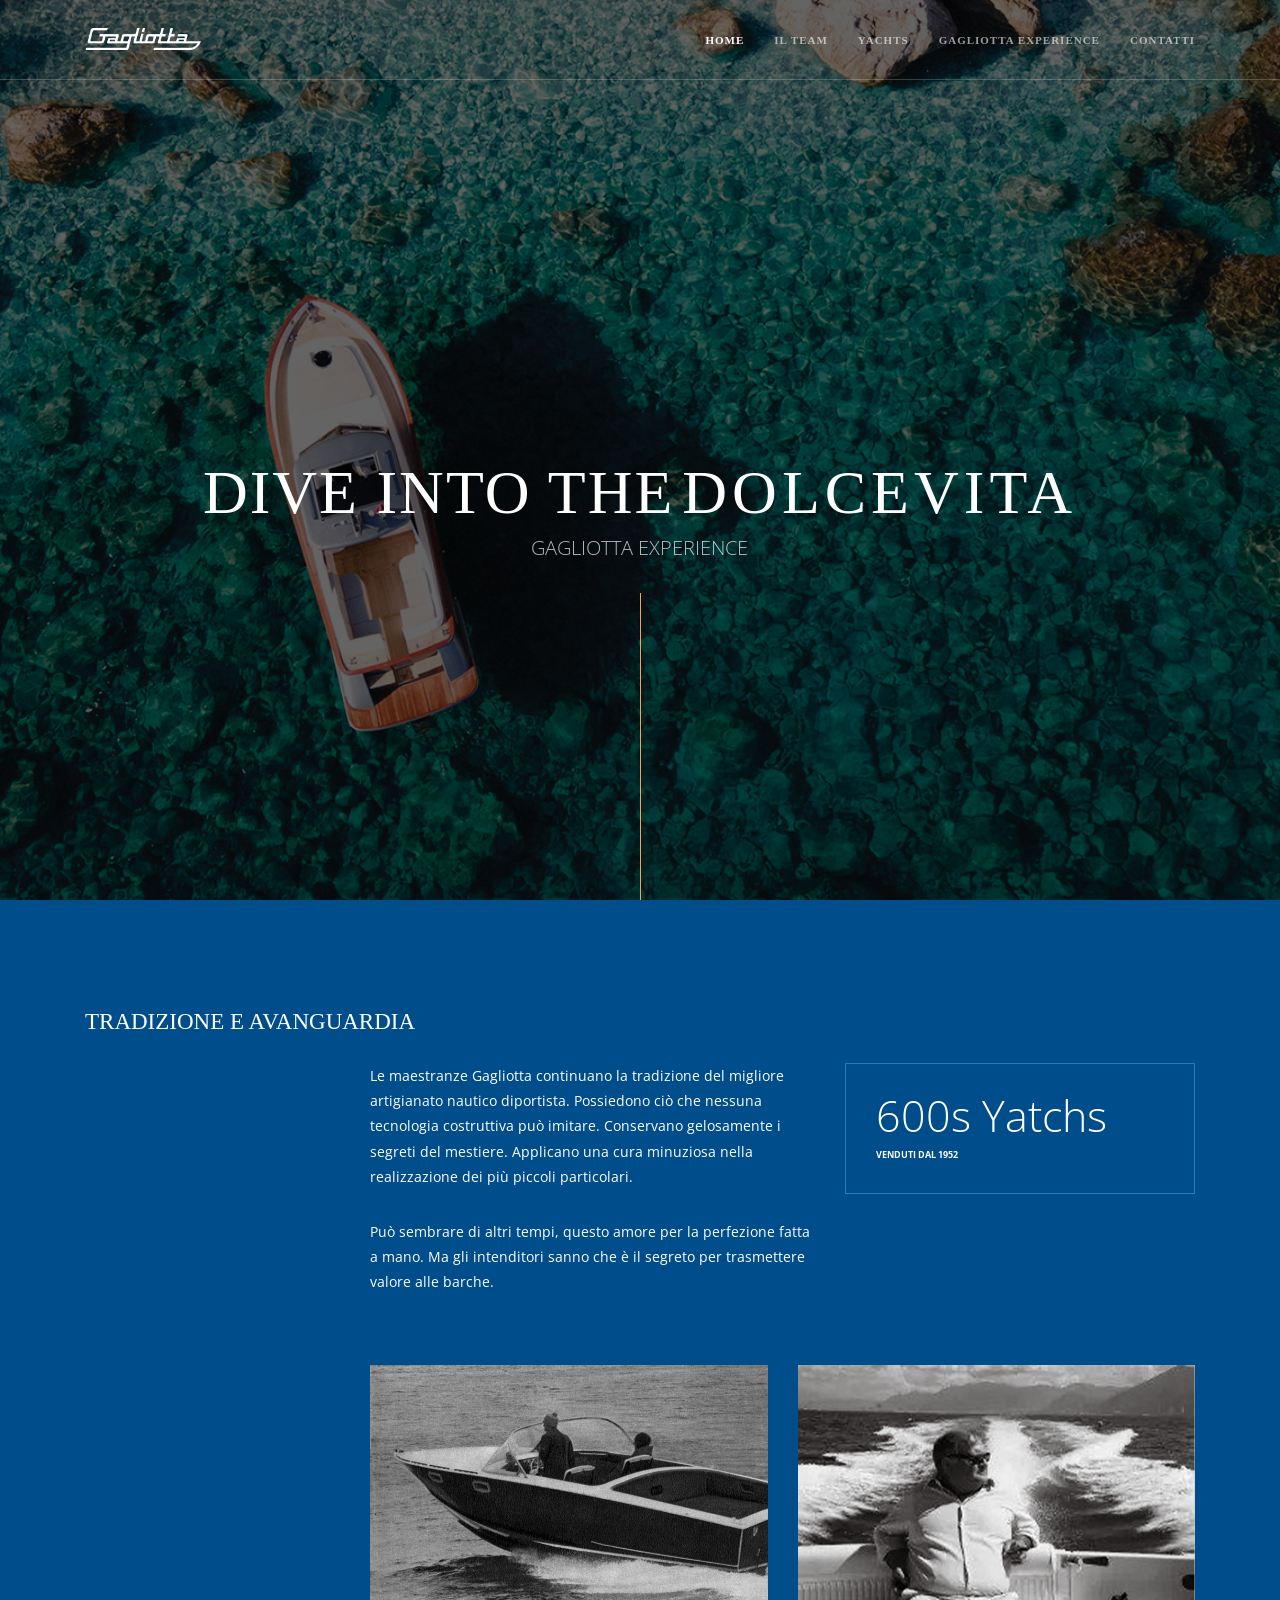
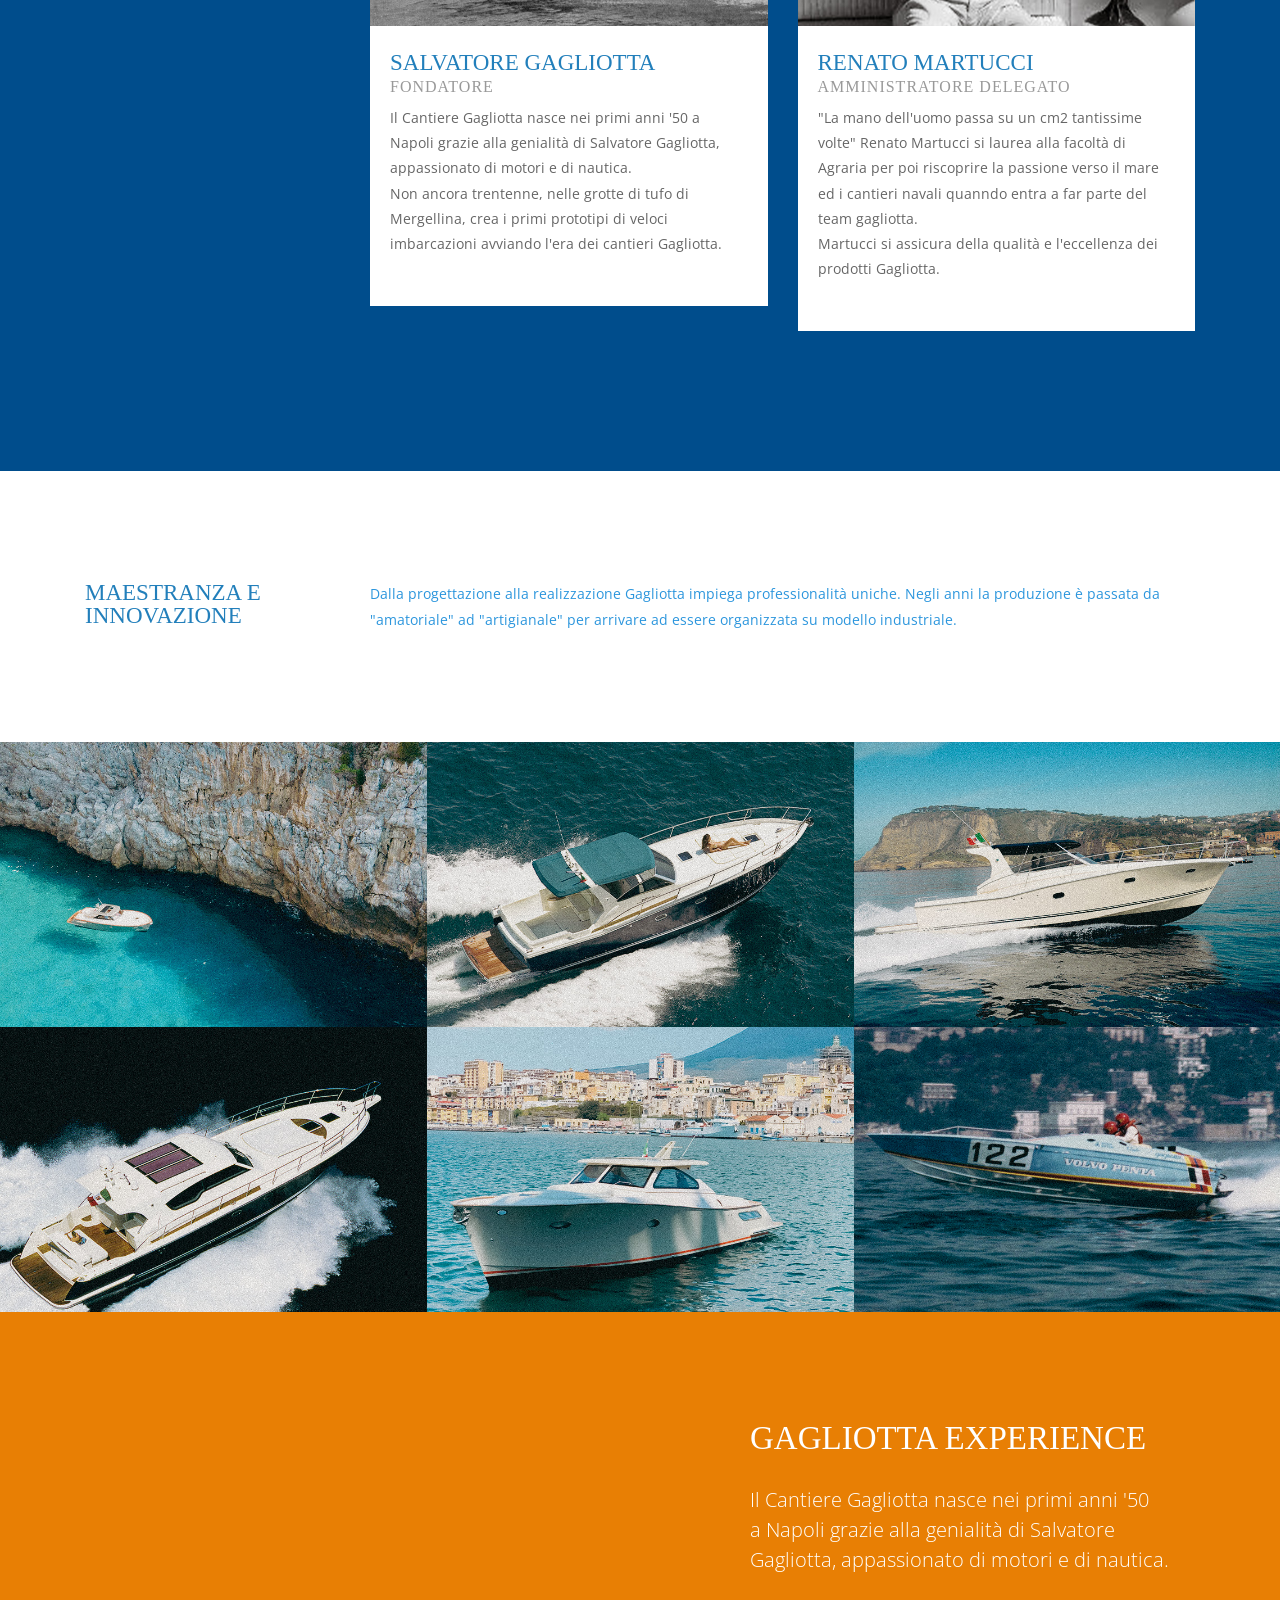
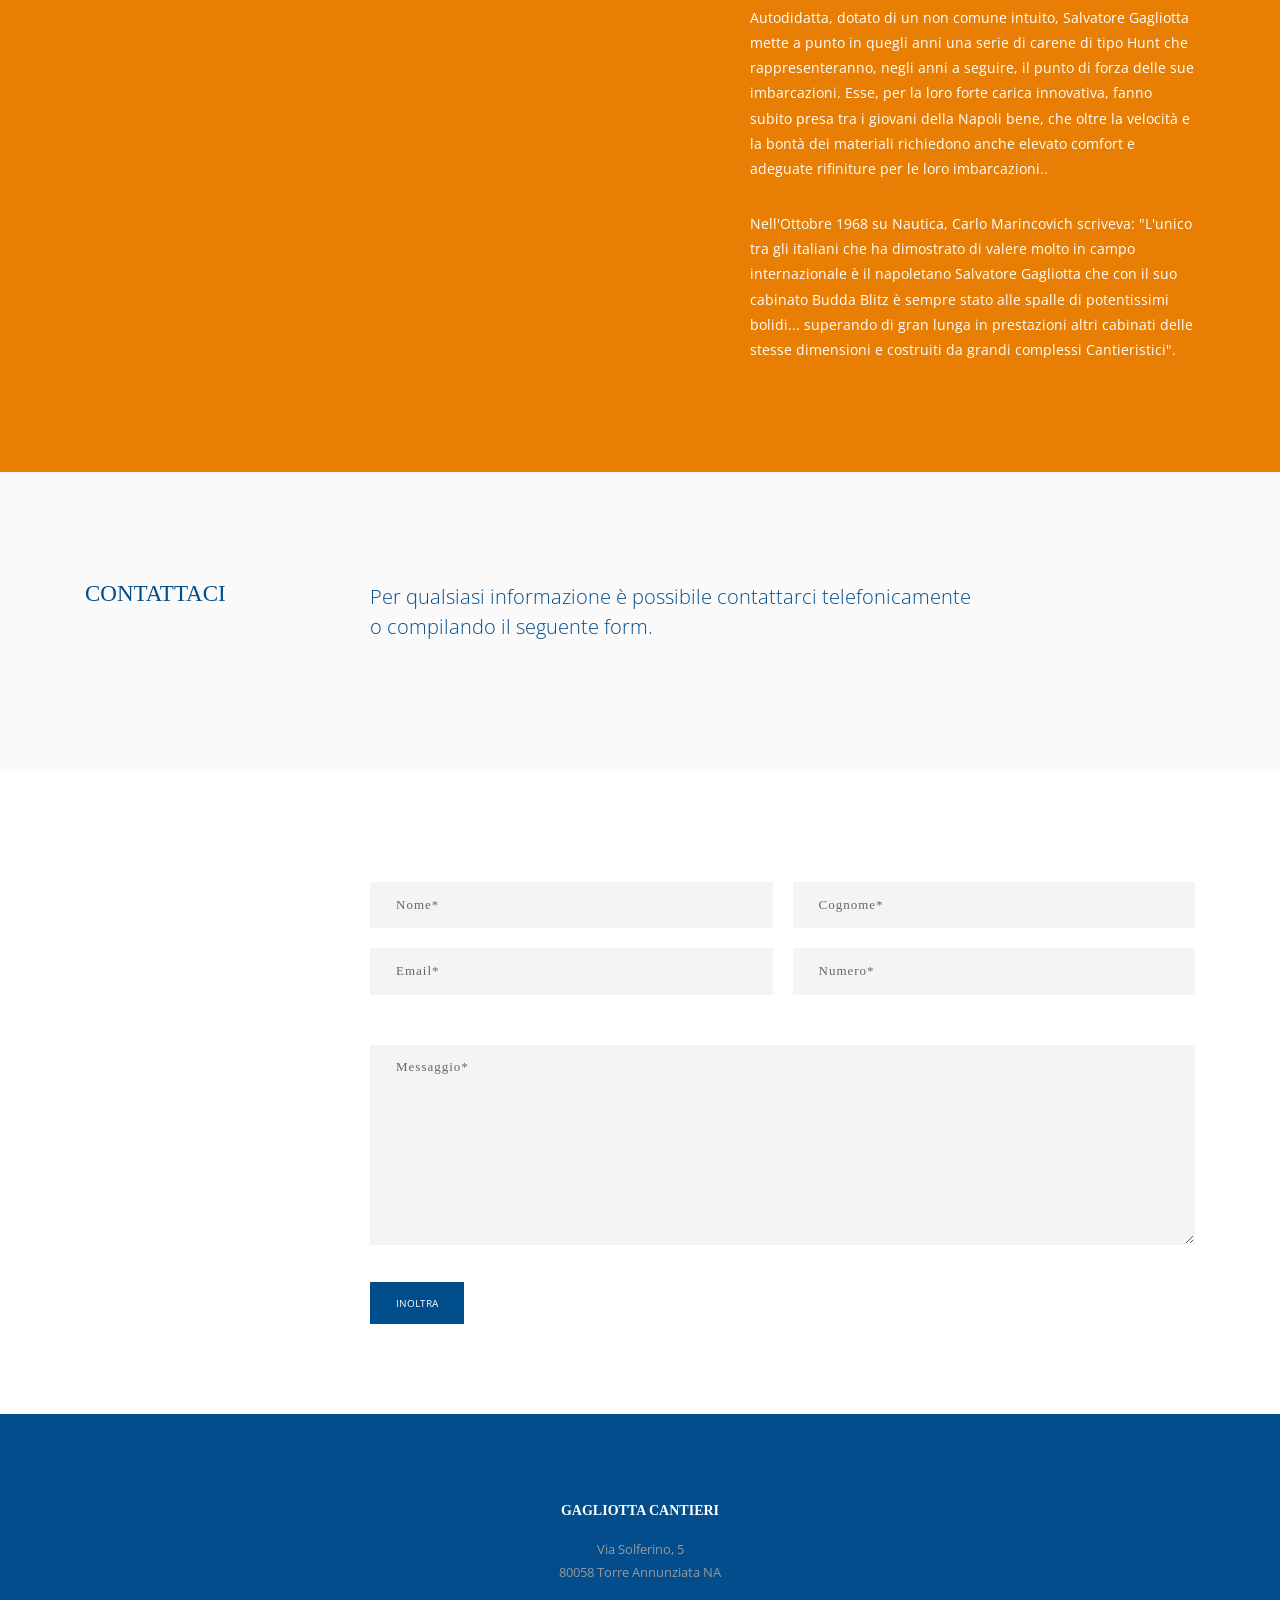
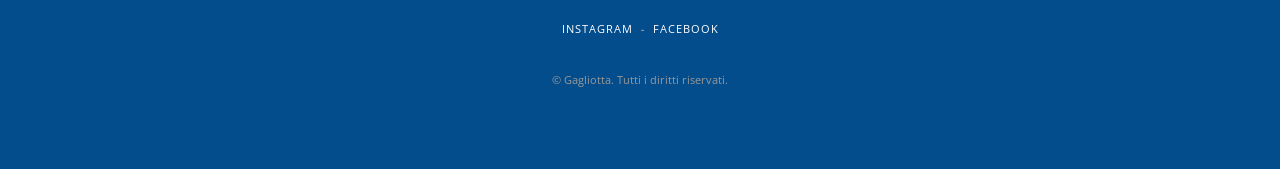
==== commit 5f187751: "email" ====
--- a/index.html
+++ b/index.html
@@ -474,13 +474,7 @@
 													</div>
 													<div class="column width-6">
 														<div class="field-wrapper">
-															<div class="form-select form-element">
-																<select name="budget" tabindex="4" class="form-aux" data-label="Nazionalità">
-																	<option selected="selected" value="">Nazionalità</option>
-																	<option value="">Italiana</option>
-																	<option value="">Olandese</option>
-																	<option value="">Tedesca</option>
-																	<option value="">Americana</option>
+															<input type="email" name="number" class="form-element form-element" placeholder="Numero*" tabindex="3" required>
 																</select>
 															</div>
 														</div>
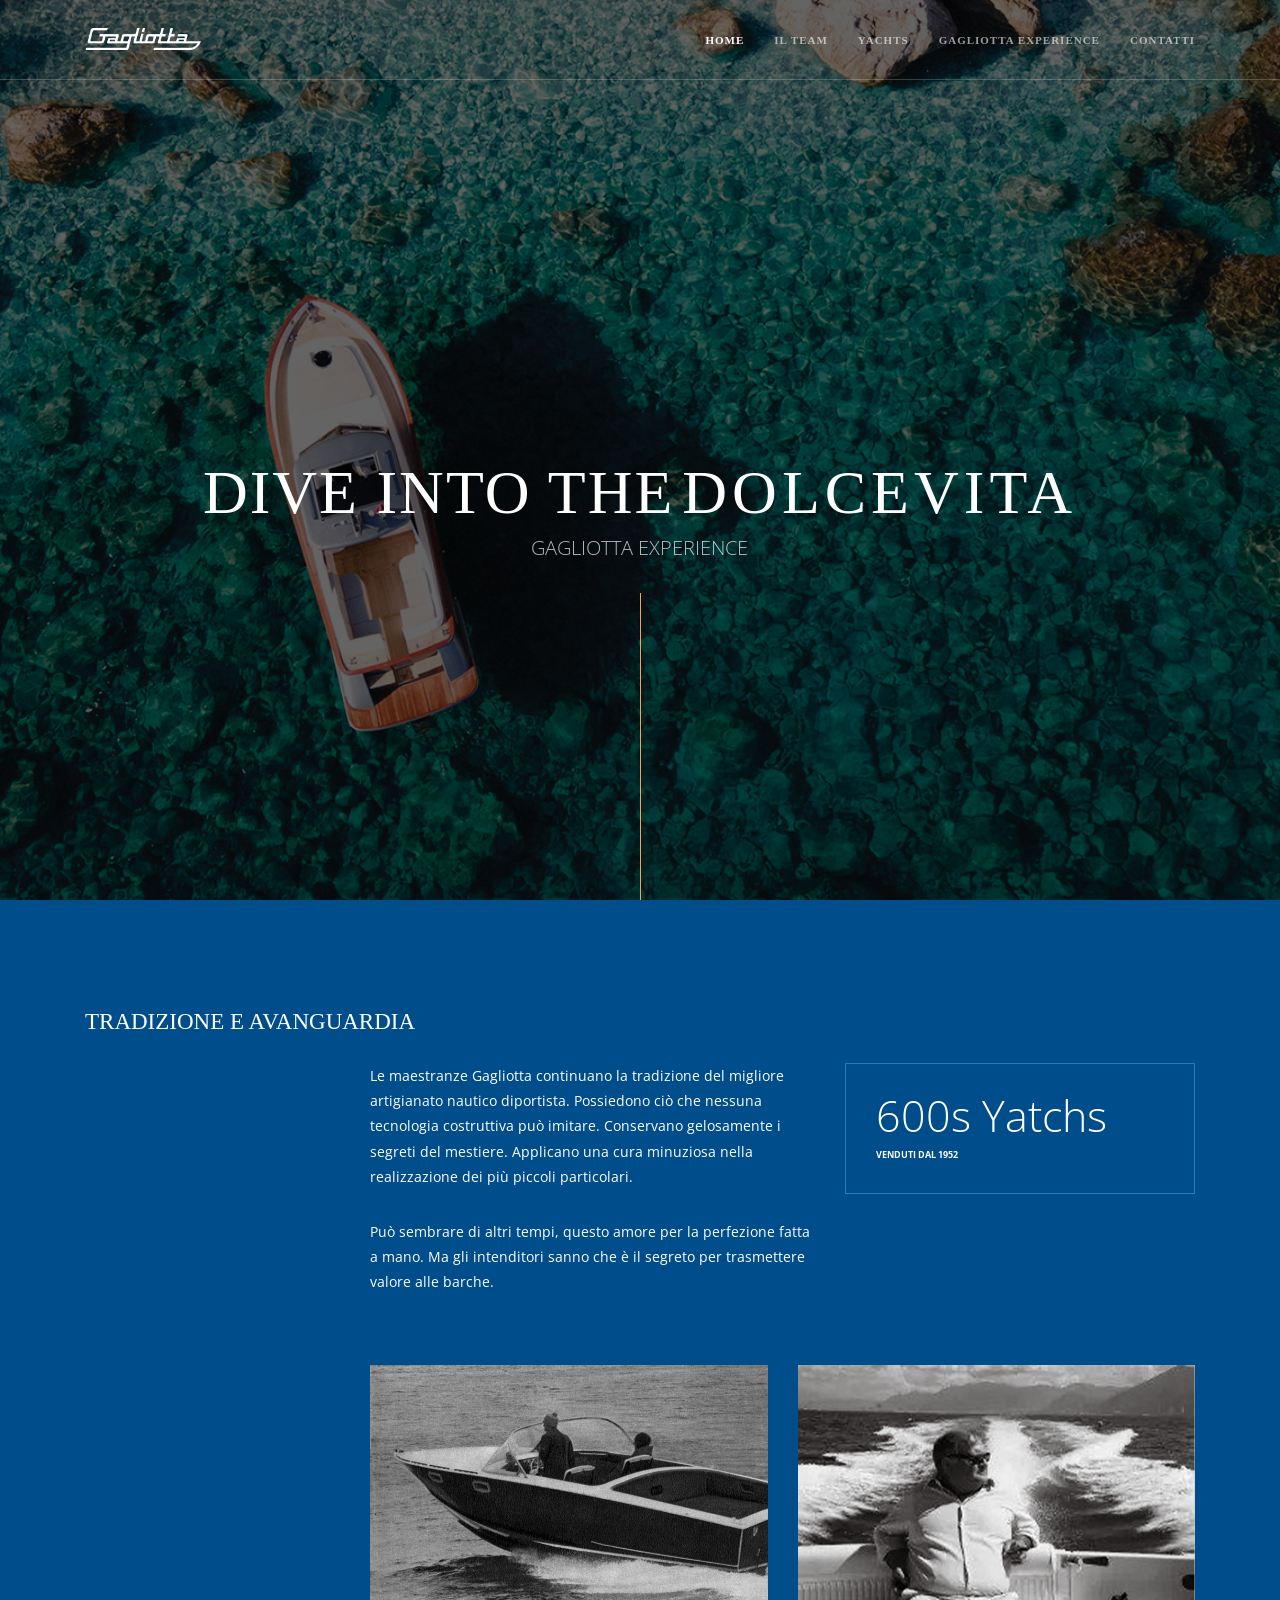
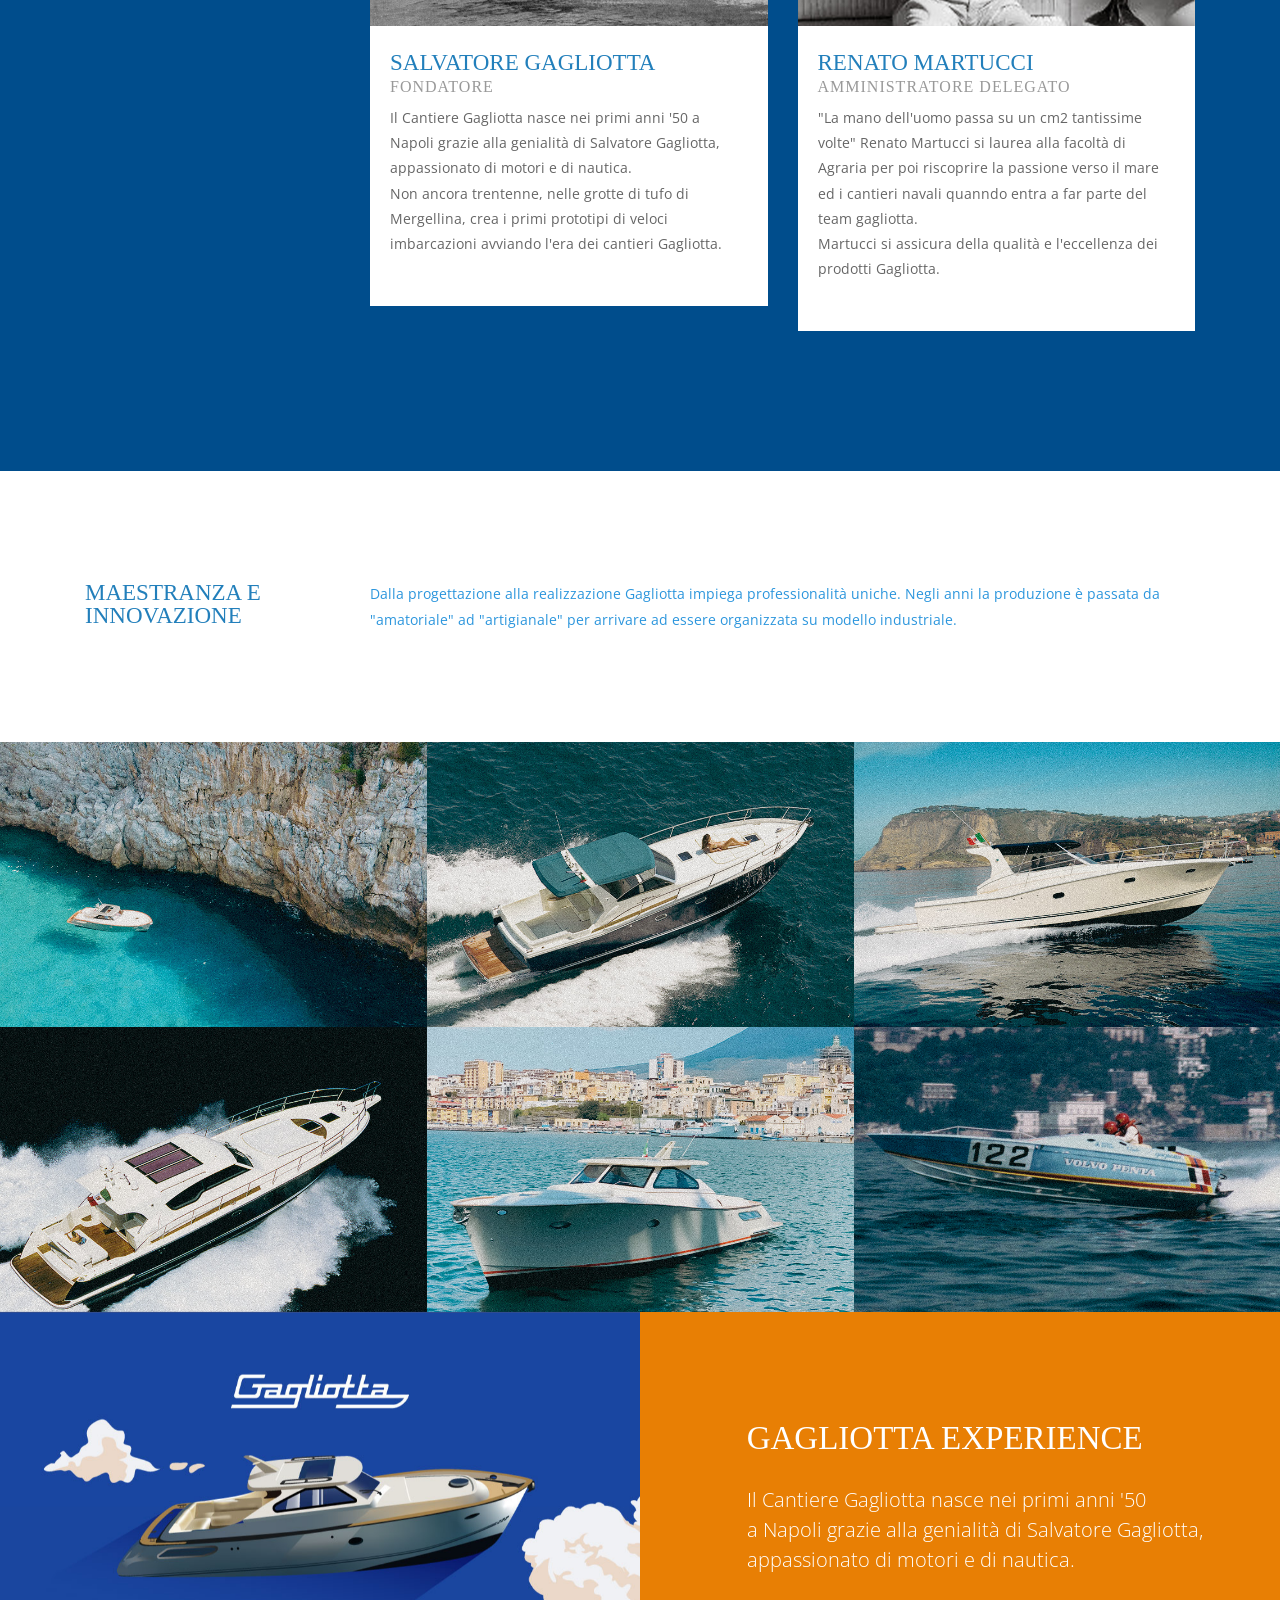
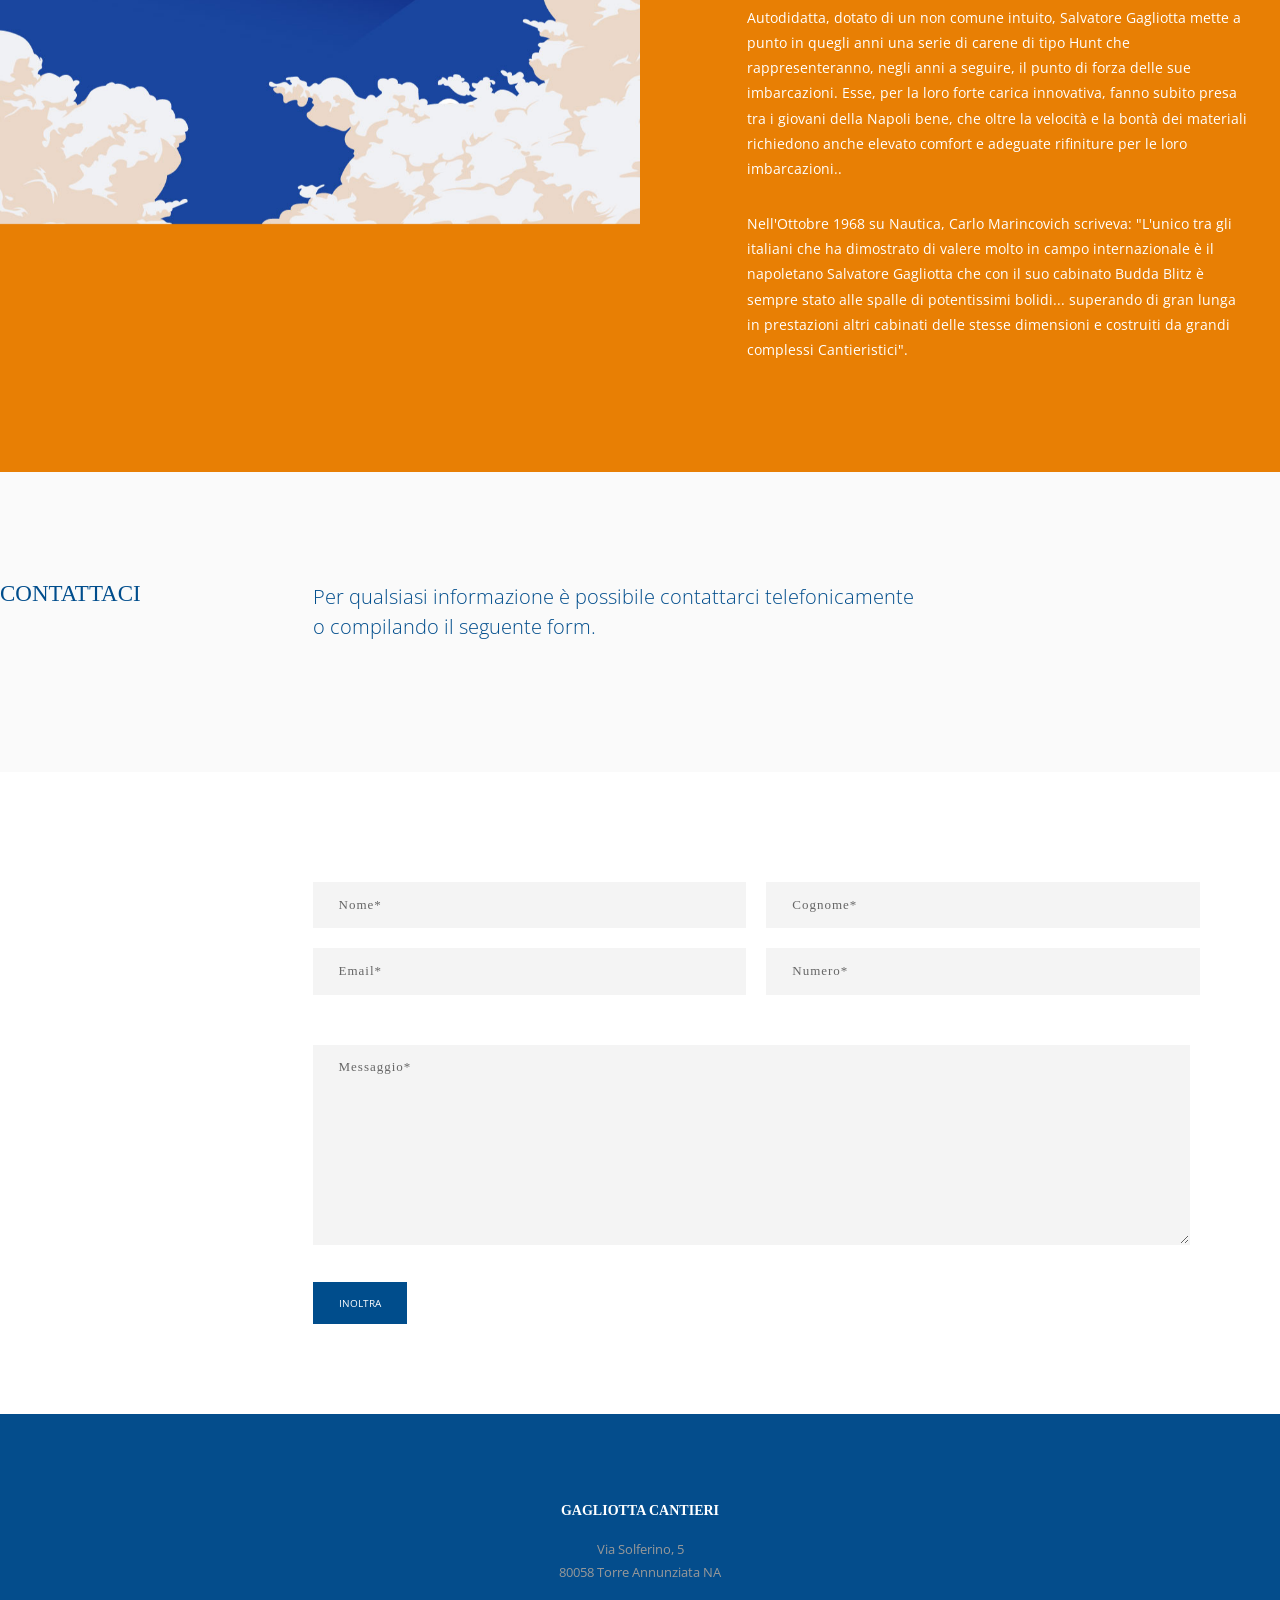
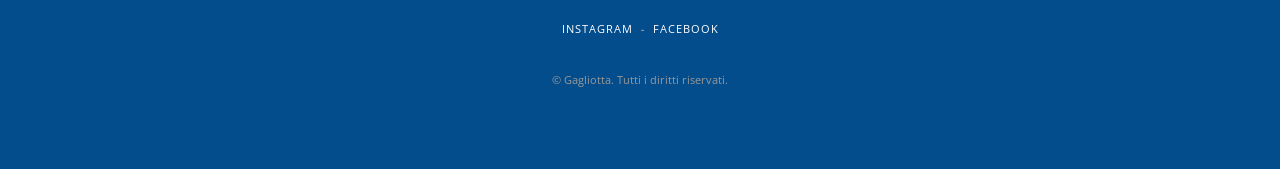
==== commit 976d9ba3: "aggiornata immagine" ====
--- a/index.html
+++ b/index.html
@@ -12,14 +12,10 @@
 	<link rel="stylesheet" href="css/css-testi.css" />
 	<link rel="stylesheet" href="css/css-gagliotta.css" />
 
-	<!--[if lt IE 9]>
-    	<script type="text/javascript" src="http://html5shiv.googlecode.com/svn/trunk/html5.js"></script>
-    <![endif]-->
 
 </head>
 <body class="shop home-page">
 
-	<!-- Side Navigation Menu -->
 	<aside class="side-navigation-wrapper enter-right" data-no-scrollbar data-animation="scale-in">
 		<div class="side-navigation-scroll-pane">
 			<div class="side-navigation-inner">
@@ -59,7 +55,7 @@
 			</div>
 		</div>
 	</aside>
-	<!-- Side Navigation Menu End -->
+
 
 	<div class="wrapper reveal-side-navigation">
 		<div class="wrapper-inner">
@@ -78,7 +74,7 @@
 							<nav class="navigation nav-block secondary-navigation nav-right">
 								<ul>
 									<li class="aux-navigation hide">
-										<!-- Aux Navigation -->
+									
 										<a href="#" class="navigation-show side-nav-show nav-icon">
 											<span class="icon-menu"></span>
 										</a>
@@ -110,10 +106,10 @@
 			</header>
 			<!-- Header End -->
 
-			<!-- Content -->
+			<!-- Contenuto -->
 			<div class="content clearfix">
 
-				<!-- Home section. Hero Introduction with Fullscreen Slider Section -->
+				<!-- Introduzione -->
 				<section id="home" class="section-block featured-media window-height tm-slider-parallax-container">
 					<div class="tm-slider-container full-width-slider" data-featured-slider data-parallax data-animation="slide" data-scale-under="960">
 						<ul class="tms-slides">
@@ -164,12 +160,11 @@
 						</ul>
 					</div>
 				</section>
-				<!-- Hero Introduction with Fullscreen Slider Section End -->
-
-				<!-- About -->
-				<section id="about">
-
-					<!-- Content Section -->
+				<!-- Intro end -->
+
+
+
+					<!-- paragrafo -->
 					<div class="section-block pb-40 bkg-charcoal">
 						<div class="row">
 							<div class="column width-12">
@@ -191,9 +186,9 @@
 							</div>
 						</div>
 					</div>
-					<!-- Content Section End -->
-
-					<!-- Team Grid -->
+					<!-- paragrafo End -->
+
+					<!-- Team -->
 					<div class="section-block replicable-content team-2 pt-0 pb-110 bkg-charcoal">
 						<div class="row">
 							
@@ -225,12 +220,10 @@
 							</div>
 						</div>
 					</div>
-					<!-- Team Grid End -->
+					<!-- Team End -->
 
 				</section>
-				<!-- About End -->
-
-				<!-- Small Folio Grid Section -->
+				<!--Maestranza e innovazione-->
 				<div id="folio">
 
 					<!-- Content Section -->
@@ -244,9 +237,9 @@
 							</div>
 						</div>
 					</div>
-					<!-- Content Section End -->
-
-					<!-- Portfolio Grid -->
+					<!-- Maestranza e innovazione End -->
+
+					<!-- Yachts -->
 					<div class="section-block full-width grid-container no-margins fade-in-progressively bkg-charcoal grid-1" data-layout-mode="masonry" data-grid-ratio="1.5" data-animate-filter-duration="700" data-animate-resize data-animate-resize-duration="0">
 						<div class="row">
 							<div class="column width-12">
@@ -341,67 +334,16 @@
 											</a>
 										</div>
 									</div>
-									<!-- <div class="grid-item">
-										<div class="thumbnail img-scale-in" data-hover-easing="easeInOut" data-hover-speed="800" data-hover-bkg-color="#000000" data-hover-bkg-opacity="0.86">
-											<a class="overlay-link lightbox-link" data-toolbar="zoom" data-group="gallery-1" data-caption="Bunker - Berlin, Germany" href="images/renard/portfolio/mike-wilson-263703.jpg">
-												<img src="images/renard/portfolio/thumbnails/mike-wilson-263703.jpg" alt=""/>
-												<span class="overlay-info">
-													<span>
-														<span>
-															<span class="project-title">Cross</span>
-															<span class="project-description">L.A., United States</span>
-														</span>
-													</span>
-												</span>
-											</a>
-										</div>
-									</div>
-									<div class="grid-item">
-										<div class="thumbnail img-scale-in" data-hover-easing="easeInOut" data-hover-speed="800" data-hover-bkg-color="#000000" data-hover-bkg-opacity="0.86">
-											<a class="overlay-link lightbox-link" data-toolbar="zoom" data-group="gallery-1" data-caption="Gropius - Madrid, Spain" href="images/renard/portfolio/igor-ovsyannykov-329196.jpg">
-												<img src="images/renard/portfolio/thumbnails/igor-ovsyannykov-329196.jpg" alt=""/>
-												<span class="overlay-info">
-													<span>
-														<span>
-															<span class="project-title">Gropius</span>
-															<span class="project-description">Madrid, Spain</span>
-														</span>
-													</span>
-												</span>
-											</a>
-										</div>
-									</div>
-									<div class="grid-item">
-										<div class="thumbnail img-scale-in" data-hover-easing="easeInOut" data-hover-speed="800" data-hover-bkg-color="#000000" data-hover-bkg-opacity="0.86">
-											<a class="overlay-link lightbox-link" data-group="gallery-1" data-caption="Farnsworth - Plano Il, U.S" href="images/renard/portfolio/vinicius-amano-386864.jpg">
-												<img src="images/renard/portfolio/thumbnails/vinicius-amano-386864.jpg" alt=""/>
-												<span class="overlay-info">
-													<span>
-														<span>
-															<span class="project-title">Farnsworth</span>
-															<span class="project-description">Plano IL, U.S</span>
-														</span>
-													</span>
-												</span>
-											</a>
-										</div>
-									</div> -->
-									<!-- Portfolio Grid Items End -->
-								</div>
-							</div>
-						</div>
-					</div>
-					<!-- Portfolio Grid End -->
-
-				</div>
-				<!-- Small Folio Grid Section End -->
-
-				<!-- Services -->
+							
+								<!-- Yachts ends -->
+				</div>
+
 				<div id="services">
 
-					<!-- Hero 5 Section -->
-					<div class="section-block hero-5 hero-5-1 clear-height show-media-column-on-mobile bkg-orange">
+					<!-- gagliotta experience -->
+					<div class="section-block hero-5 hero-5-1 clear-height show-media-column-on-mobile bkg-orange data-as-bkg-image">
 						<div class="media-column width-6">
+							<img src="images/gagliotta/materiali/varchetella.jpg" alt=""/>
 							<div class="hero-content">
 							</div>
 						</div>
@@ -502,7 +444,7 @@
 					<!-- Form End -->
 
 				</section>
-				<!-- Contact End -->
+				<!-- Contatti End -->
 
 			</div>
 			<!-- Content End -->
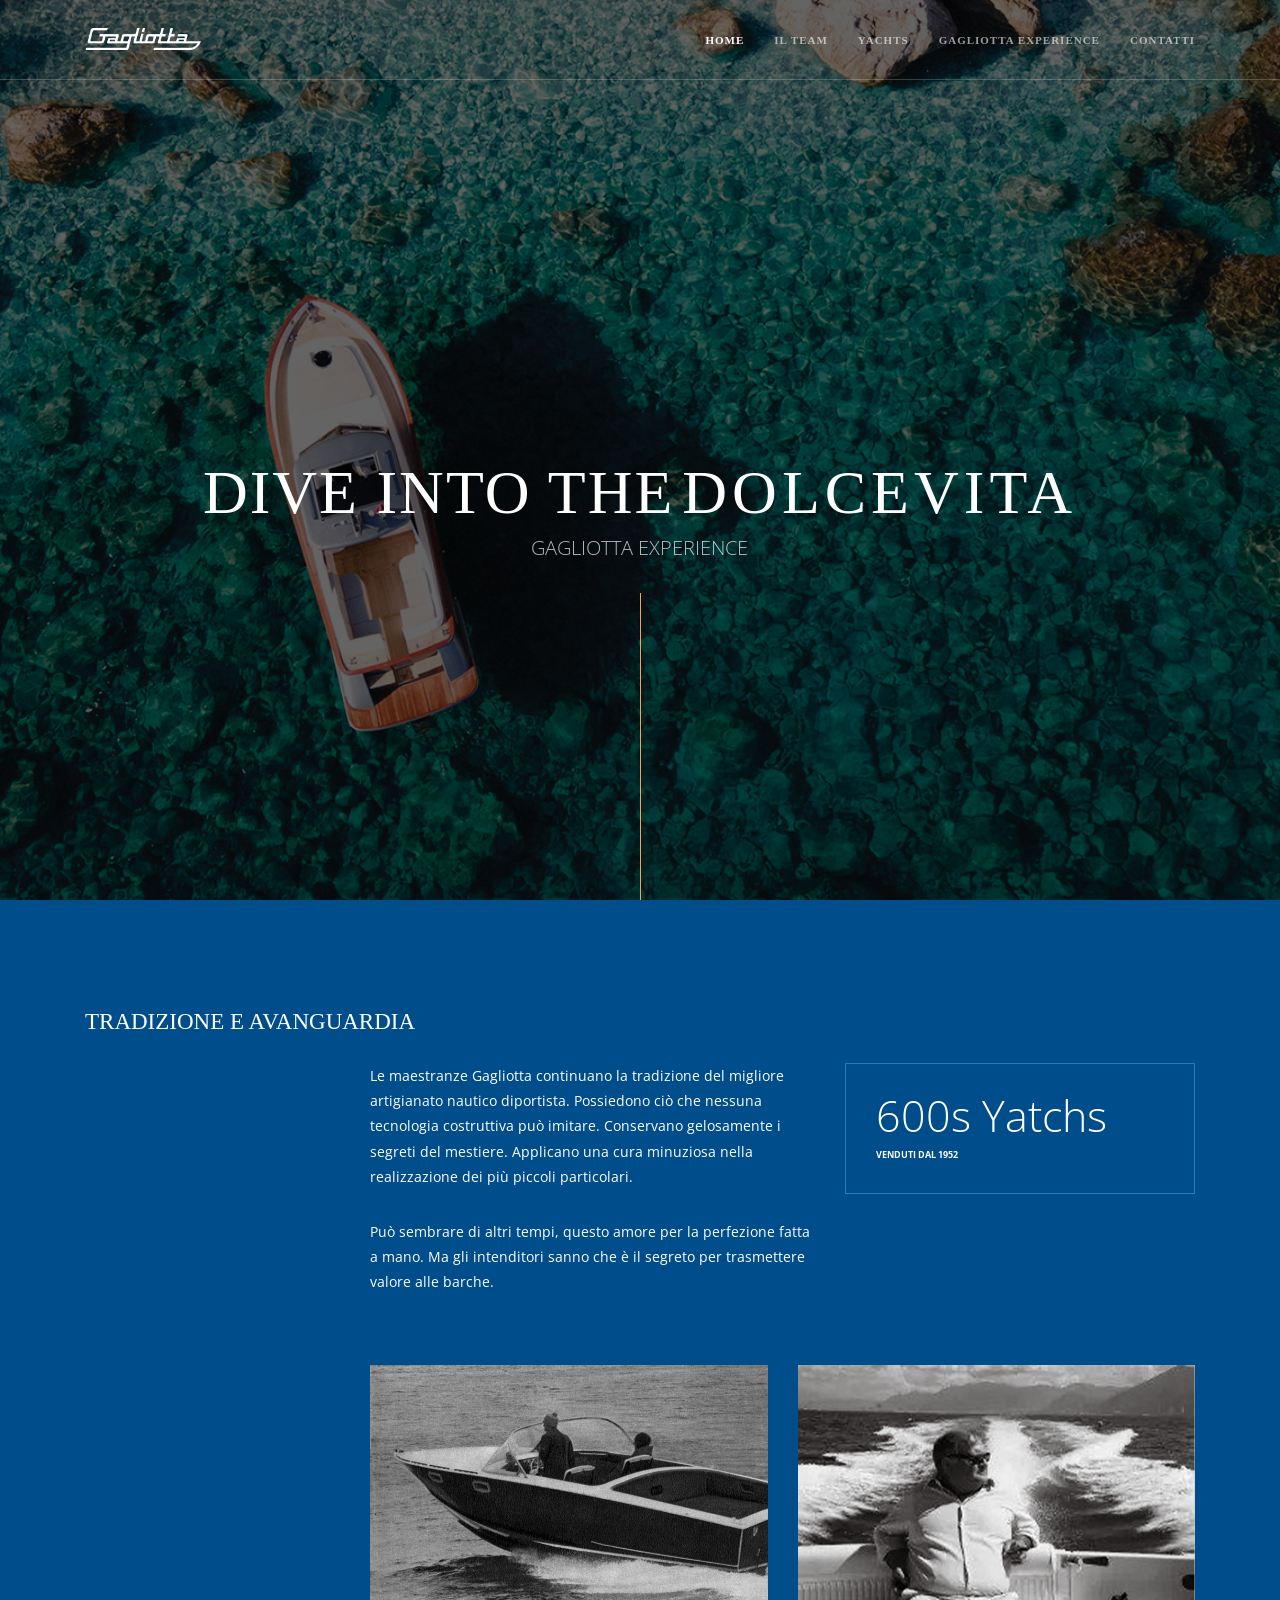
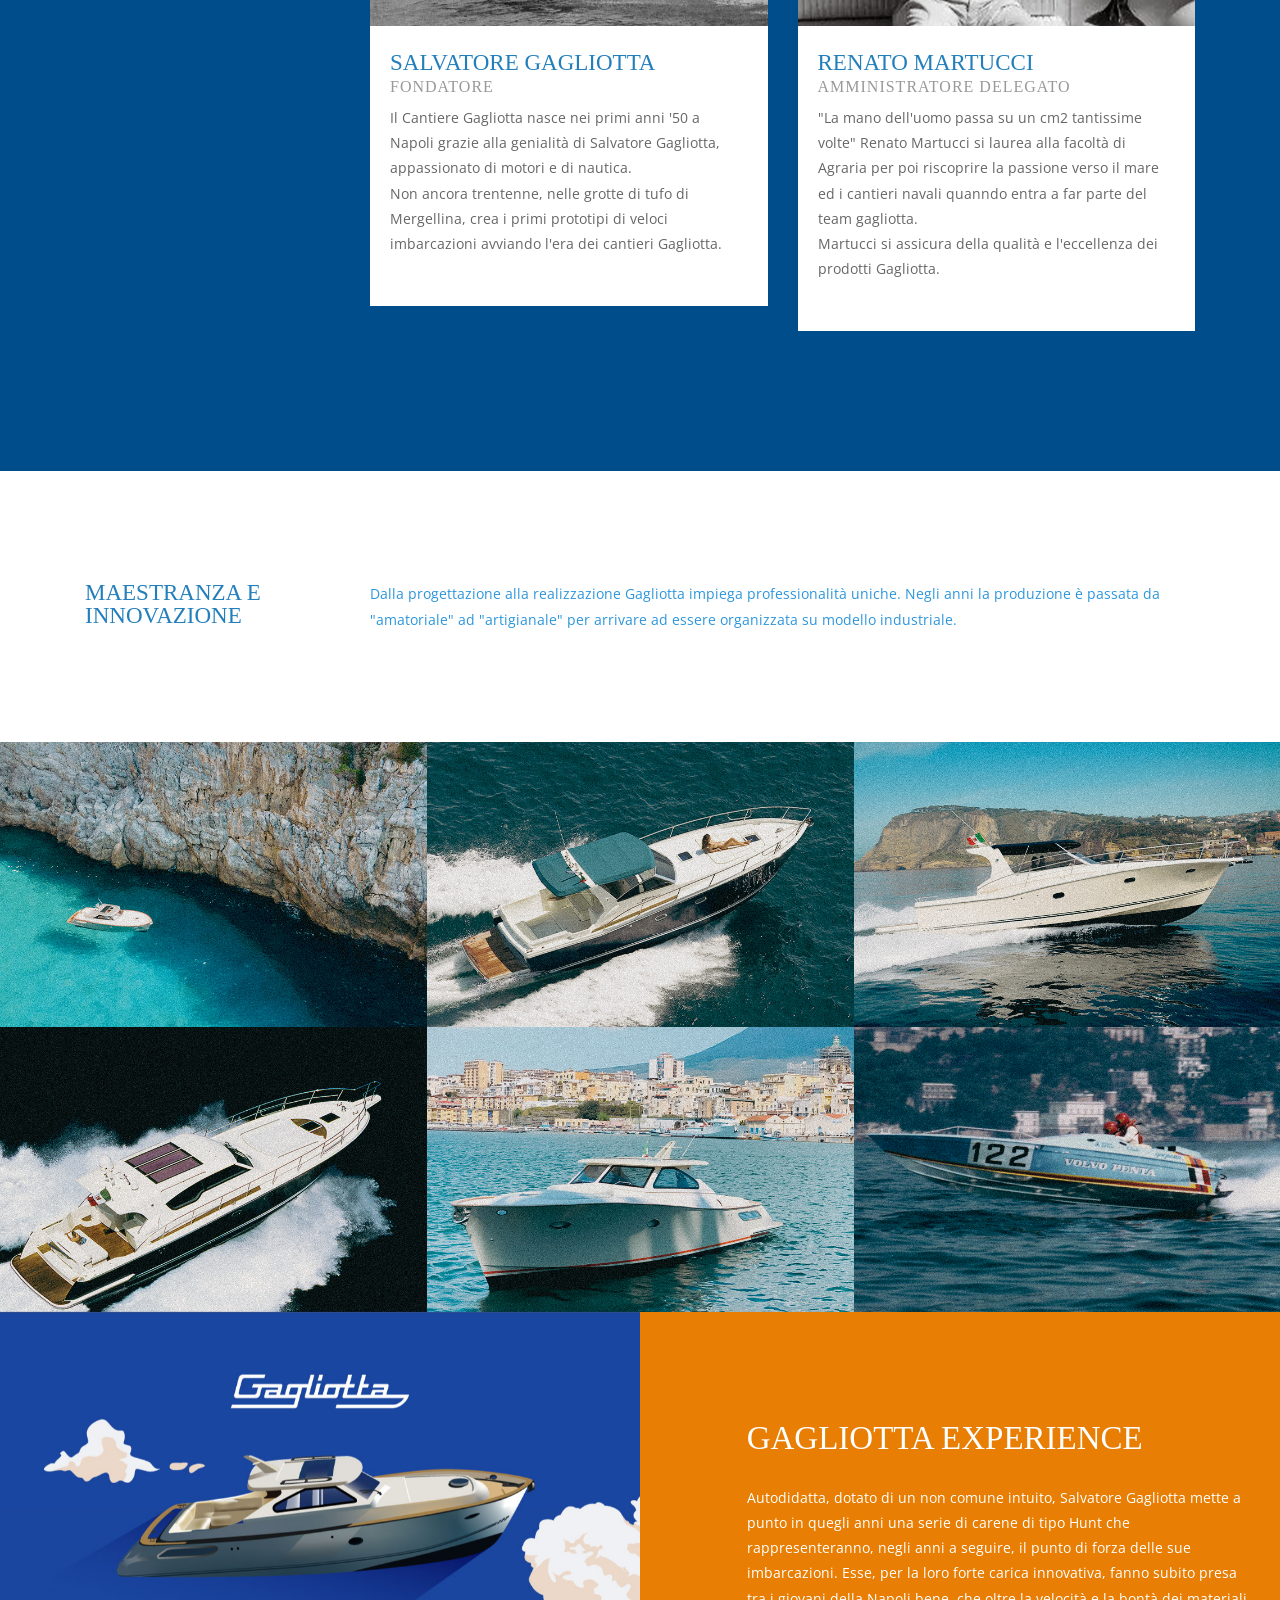
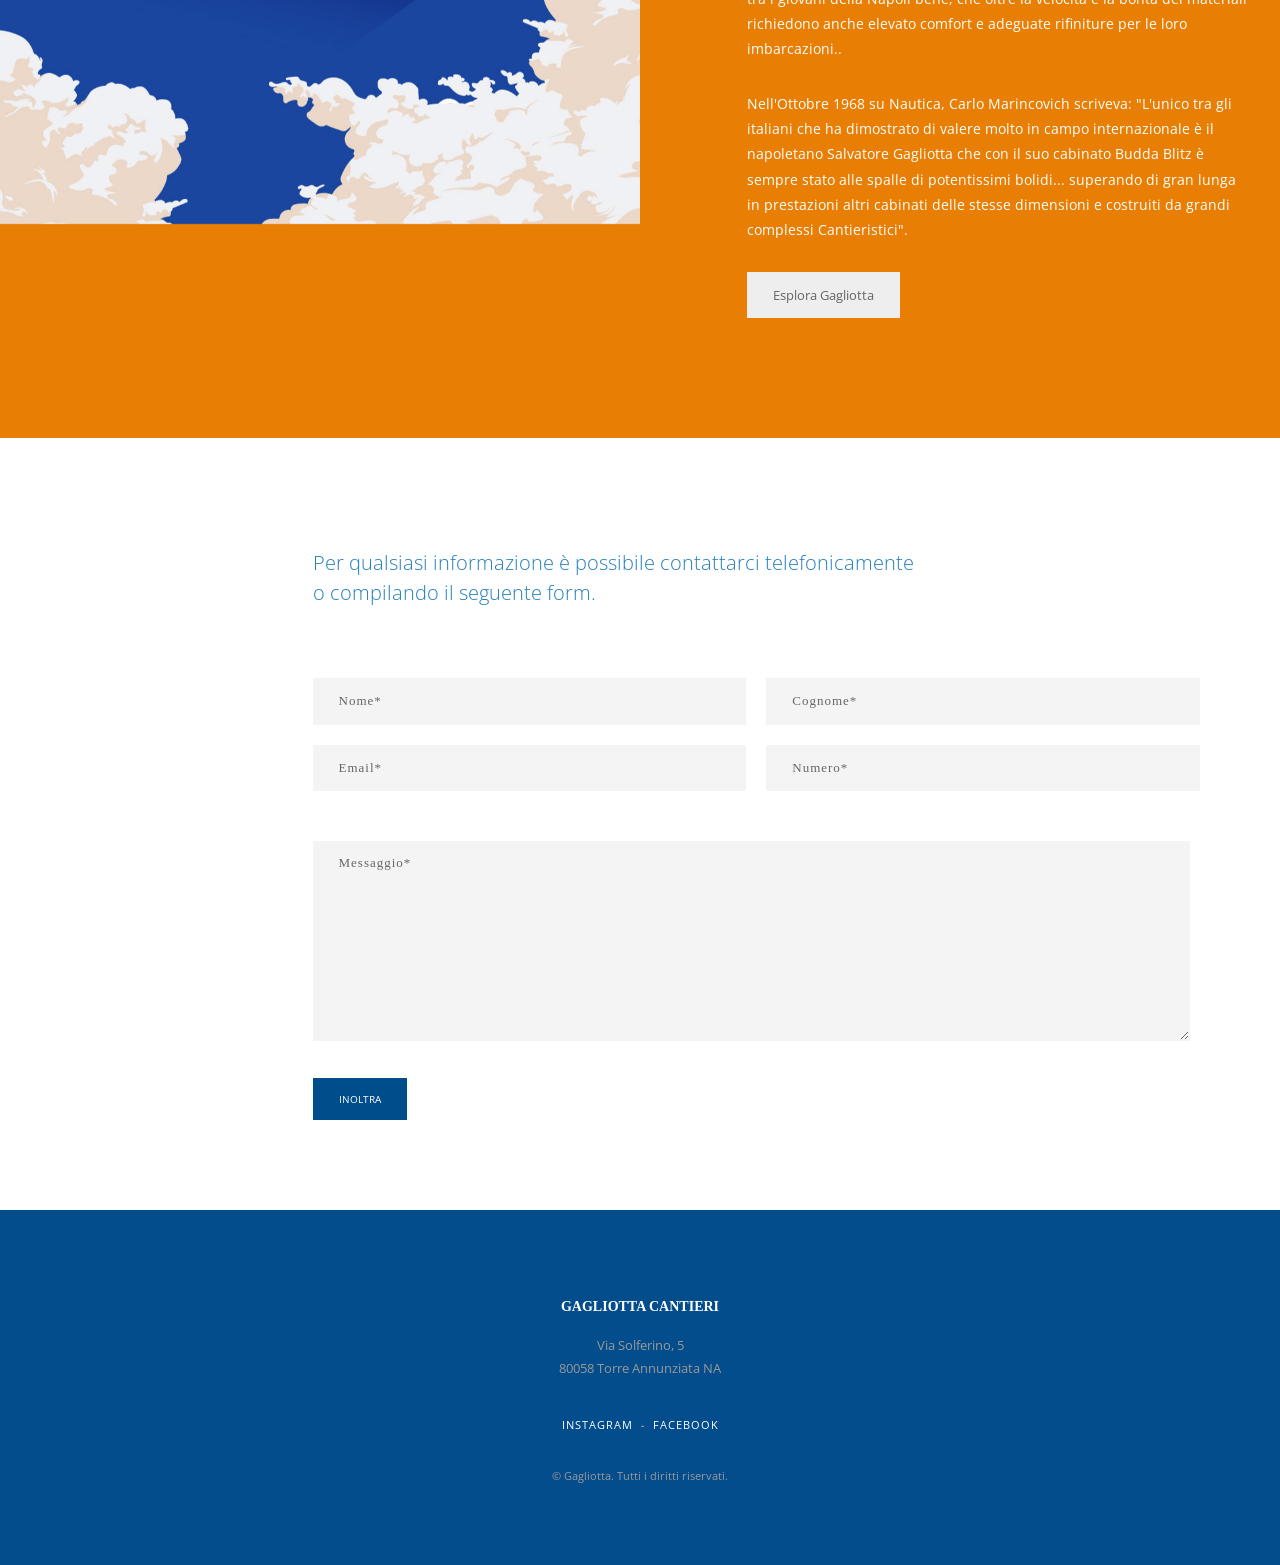
==== commit a9aba67e: "modifiche v4" ====
--- a/index.html
+++ b/index.html
@@ -160,7 +160,7 @@
 						</ul>
 					</div>
 				</section>
-				<!-- Intro end -->
+				<!-- contenuto end -->
 
 
 
@@ -352,50 +352,33 @@
 								<div class="hero-content split-hero-content">
 									<div class="hero-content-inner left horizon" data-animate-in="preset:slideInRightShort;duration:1000ms;delay:200ms;" data-threshold="0.5">
 										<h2 class="mb-30 color-white">GAGLIOTTA EXPERIENCE</h2>
-										<p class="lead color-white">Il Cantiere Gagliotta nasce nei primi anni '50 <br>a Napoli grazie alla genialità di Salvatore Gagliotta, appassionato di motori e di nautica.</p>
+										
+			
 										<p class="color-white">Autodidatta, dotato di un non comune intuito, Salvatore Gagliotta mette a punto in quegli anni una serie di carene di tipo Hunt che rappresenteranno, negli anni a seguire, il punto di forza delle sue imbarcazioni. Esse, per la loro forte carica innovativa, fanno subito presa tra i giovani della Napoli bene, che oltre la velocità e la bontà dei materiali richiedono anche elevato comfort e adeguate rifiniture per le loro imbarcazioni..</p>
 										<p class="color-white">Nell'Ottobre 1968 su Nautica, Carlo Marincovich scriveva: "L'unico tra gli italiani che ha dimostrato di valere molto in campo internazionale è il napoletano Salvatore Gagliotta che con il suo cabinato Budda Blitz è sempre stato alle spalle di potentissimi bolidi... superando di gran lunga in prestazioni altri cabinati delle stesse dimensioni e costruiti da grandi complessi Cantieristici". </p>
-									</div>
-								</div>
-							</div>
-						</div>
-					</div>
-					<!-- Hero 5 Section End -->
+										<a href="https://player.vimeo.com/video/704507866?h=58e3739732"><button>Esplora Gagliotta</button></a>
+									</div>
+								</div>
+							</div>
+						</div>
+					</div>
+					<!-- gagliotta experience End -->
 
 				</div>
 				<!-- Services End -->
 
 
-				<!-- Contact -->
+				<!--  -->
 				<section id="contact">
-
-					<!-- Hero 2 -->
-					<div class="section-block hero-1 hero-1-1 small color-charcoal-light bkg-grey-ultralight">
-						<div class="row">
-							<div class="column width-12">
-								<div class="hero-content">
-									<div class="hero-content-inner">
-										<div class="row">
-											<div class="column width-3">
-												<h3>Contattaci</h3>
-											</div>
-											<div class="column width-9">
-												<p class="lead mb-70 color-charcoal-light">Per qualsiasi informazione è possibile contattarci telefonicamente <br> o compilando il seguente form.</p>
-											</div>
-										</div>
-									</div>
-								</div>
-							</div>
-						</div>
-					</div>
-					<!-- Hero 2 End -->
 
 					<!-- Form -->
 					<div class="section-block replicable-content contact-2">
 						<div class="row">
 							<div class="column width-12">
 								<div class="row">
+			
 									<div class="column width-9 offset-3">
+										<p class="lead mb-70 color-blue">Per qualsiasi informazione è possibile contattarci telefonicamente <br> o compilando il seguente form.</p>
 										<div class="contact-form-container">
 											<form class="contact-form" action="php/send-email.php" method="post" novalidate>
 												<div class="row">
--- a/css/css-gagliotta.css
+++ b/css/css-gagliotta.css
@@ -1,50 +1,7 @@
-/*------------------------------------------------------------------
-Sartre Skin Architecture
-Version: 1.0.3;
-Author: ThemeMountain
-Copyright: ThemeMountain
-
-[Table of contents]
-
-1. Typography
-2. Background Color & Color Classes
-3. Section Padding
-4. Header Styling
-5. Header Logo
-6. Header Navigation
-7. Header Buttons, Dropdowns & Icons
-8. Auxiliary Navigation
-9. Title Areas
-10. Slider & Parallax
-11. Lightbox
-12. Plugin Preloader
-13. Rollovers
-14. Homepage
-15. About Pages
-16. Contact Pages
-17. Project Pages
-18. Pagination
-19. Fullscreen Pages
-20. Blog Pages
-21. Form Elements
-22. Social Lists
-23. Footer
-24. Sidebar
-25. Dividers
-26. Media Element Player
-27. E-Commerce
-28. Component Styling
-29. Resolution Media Queries
-
--------------------------------------------------------------------*/
-
-/*------------------------------------------------------------------
-[1. Typography]
-*/
+
 
 body{
-	/*font-family: 'Open Sans', 'Helvetica Neue', sans-serif;*/
-	font-family: 'Open Sans', 'Helvetica Neue', sans-serif;
+	font-family: 'Open Sans', 'montserrat', sans-serif;
 	letter-spacing: 0;
 	font-weight: 400;
 	font-size: 1.4rem;
@@ -68,12 +25,10 @@
 .side-navigation > ul > li > a,
 .overlay-navigation > ul > li > a,
 .grid-filter-menu a{
-	/*font-family: 'Raleway', 'Helvetica Neue', sans-serif;*/
 
 	font-family: 'Montserrat', 'Times', serif;
 }
 
-/* Titles */
 h1,
 h2,
 h3,
@@ -112,7 +67,6 @@
 	font-size: 1.2rem;
 }
 
-/* Widget Titles */
 .footer .widget-title,
 .footer .widget-title a{
 	font-size: 1.4rem;
@@ -3732,4 +3686,134 @@
 		background-image: url(../images/architecture/generic/call-to-action-1.jpg);
 	}
 
+}
+
+.portfolio-experiment {
+  background: #2d2d2d;
+  
+  a {
+    color: white;
+    padding: $pad $extra;
+    display: inline-block;
+    border: $thick solid transparent;
+    position: relative;
+    font-size: 1.5em;
+    cursor: pointer;
+    letter-spacing: 0.07em;
+
+    .text {
+      // padding: 0 0.3em;
+      font-family: proxima-nova, monospace;
+      transform: translate3d(0,$pad,0);
+      display: block;
+      transition: transform 0.4s cubic-bezier(.2,0,0,1) 0.4s;
+    }
+
+    &:after {
+      position: absolute;
+      content: '';
+      bottom: -$thick;
+      left: $extra;
+      right: $extra;
+      height: $thick;
+      background: $color;
+      // z-index: -1;
+      transition: 
+        transform 0.8s cubic-bezier(1,0,.37,1) 0.2s,
+        right 0.2s cubic-bezier(.04,.48,0,1) 0.6s,
+        left 0.4s cubic-bezier(.04,.48,0,1) 0.6s;
+      transform-origin: left;
+    }
+
+  }
+
+  .line {
+    position: absolute;
+    background: $color;
+
+    &.-right,
+    &.-left {
+      width: $thick;
+      bottom: -$thick;
+      top: -$thick;
+      transform: scale3d(1,0,1);
+    }  
+
+    &.-top,
+    &.-bottom {
+      height: $thick;
+      left: -$thick;
+      right: -$thick;
+      transform: scale3d(0,1,1);
+    }
+
+    &.-right {
+      right: -$thick;
+      transition: transform 0.1s cubic-bezier(1,0,.65,1.01) 0.23s;
+      transform-origin: top;
+    }
+
+    &.-top {
+      top: -$thick;
+      transition: transform 0.08s linear 0.43s;
+      transform-origin: left;
+    }
+
+    &.-left {
+      left: -$thick;
+      transition: transform 0.08s linear 0.51s;
+      transform-origin: bottom;
+    }
+
+    &.-bottom {
+      bottom: -$thick;
+      transition: transform 0.3s cubic-bezier(1,0,.65,1.01);
+      transform-origin: right;
+    }  
+  }
+
+  a:hover,
+  a:active {
+
+    .text {
+      transform: translate3d(0,0,0);
+      transition: transform 0.6s cubic-bezier(.2,0,0,1) 0.4s;
+    }
+
+    &:after {
+      transform: scale3d(0,1,1);
+      right: -$thick;
+      left: -$thick;
+      transform-origin: right;
+      transition: 
+        transform 0.2s cubic-bezier(1,0,.65,1.01) 0.17s,
+        right 0.2s cubic-bezier(1,0,.65,1.01),
+        left 0s 0.3s;
+    }
+
+    .line {
+      transform: scale3d(1,1,1);
+
+      &.-right {
+        transition: transform 0.1s cubic-bezier(1,0,.65,1.01) 0.2s;
+        transform-origin: bottom;
+      }
+
+      &.-top {
+        transition: transform 0.08s linear 0.4s;
+        transform-origin: right;
+      }
+
+      &.-left {
+        transition: transform 0.08s linear 0.48s;
+        transform-origin: top;
+      }
+
+      &.-bottom {
+        transition: transform 0.5s cubic-bezier(0,.53,.29,1) 0.56s;
+        transform-origin: left;
+      }
+    }
+
+  }
 }
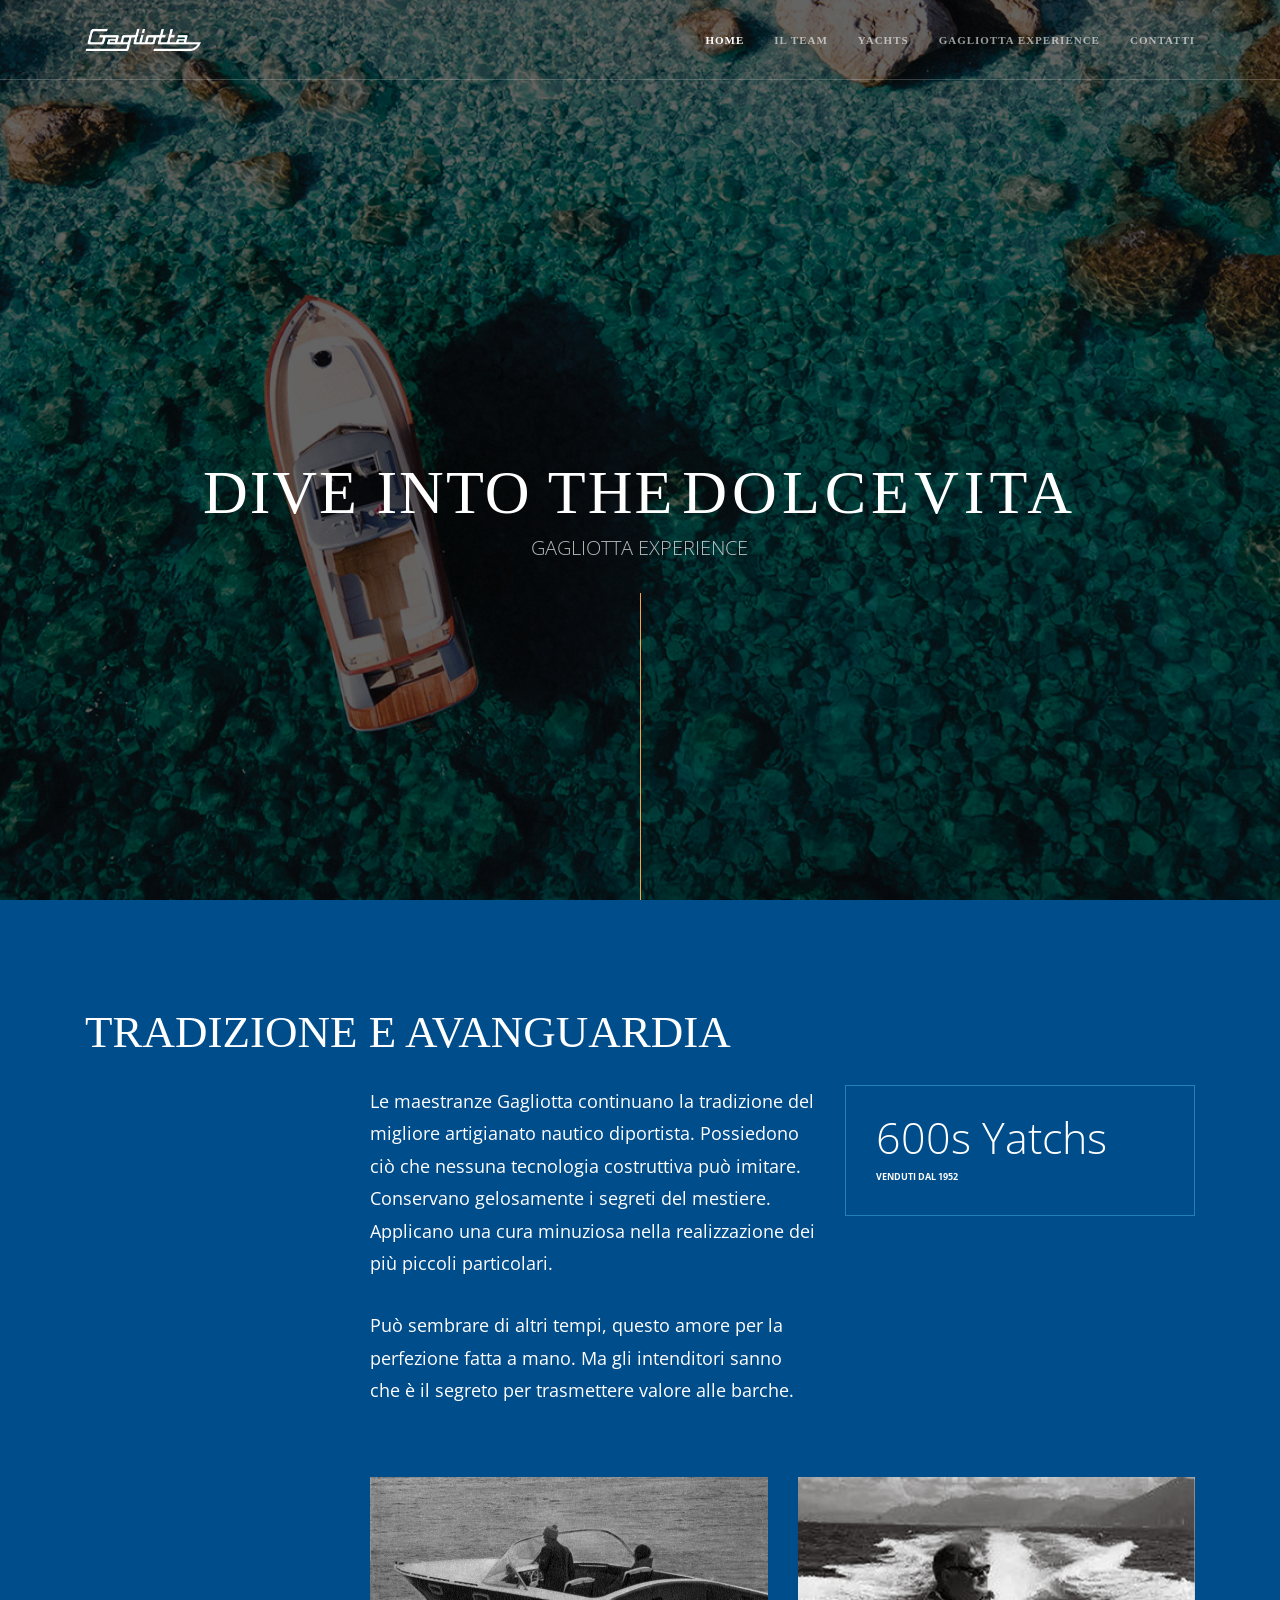
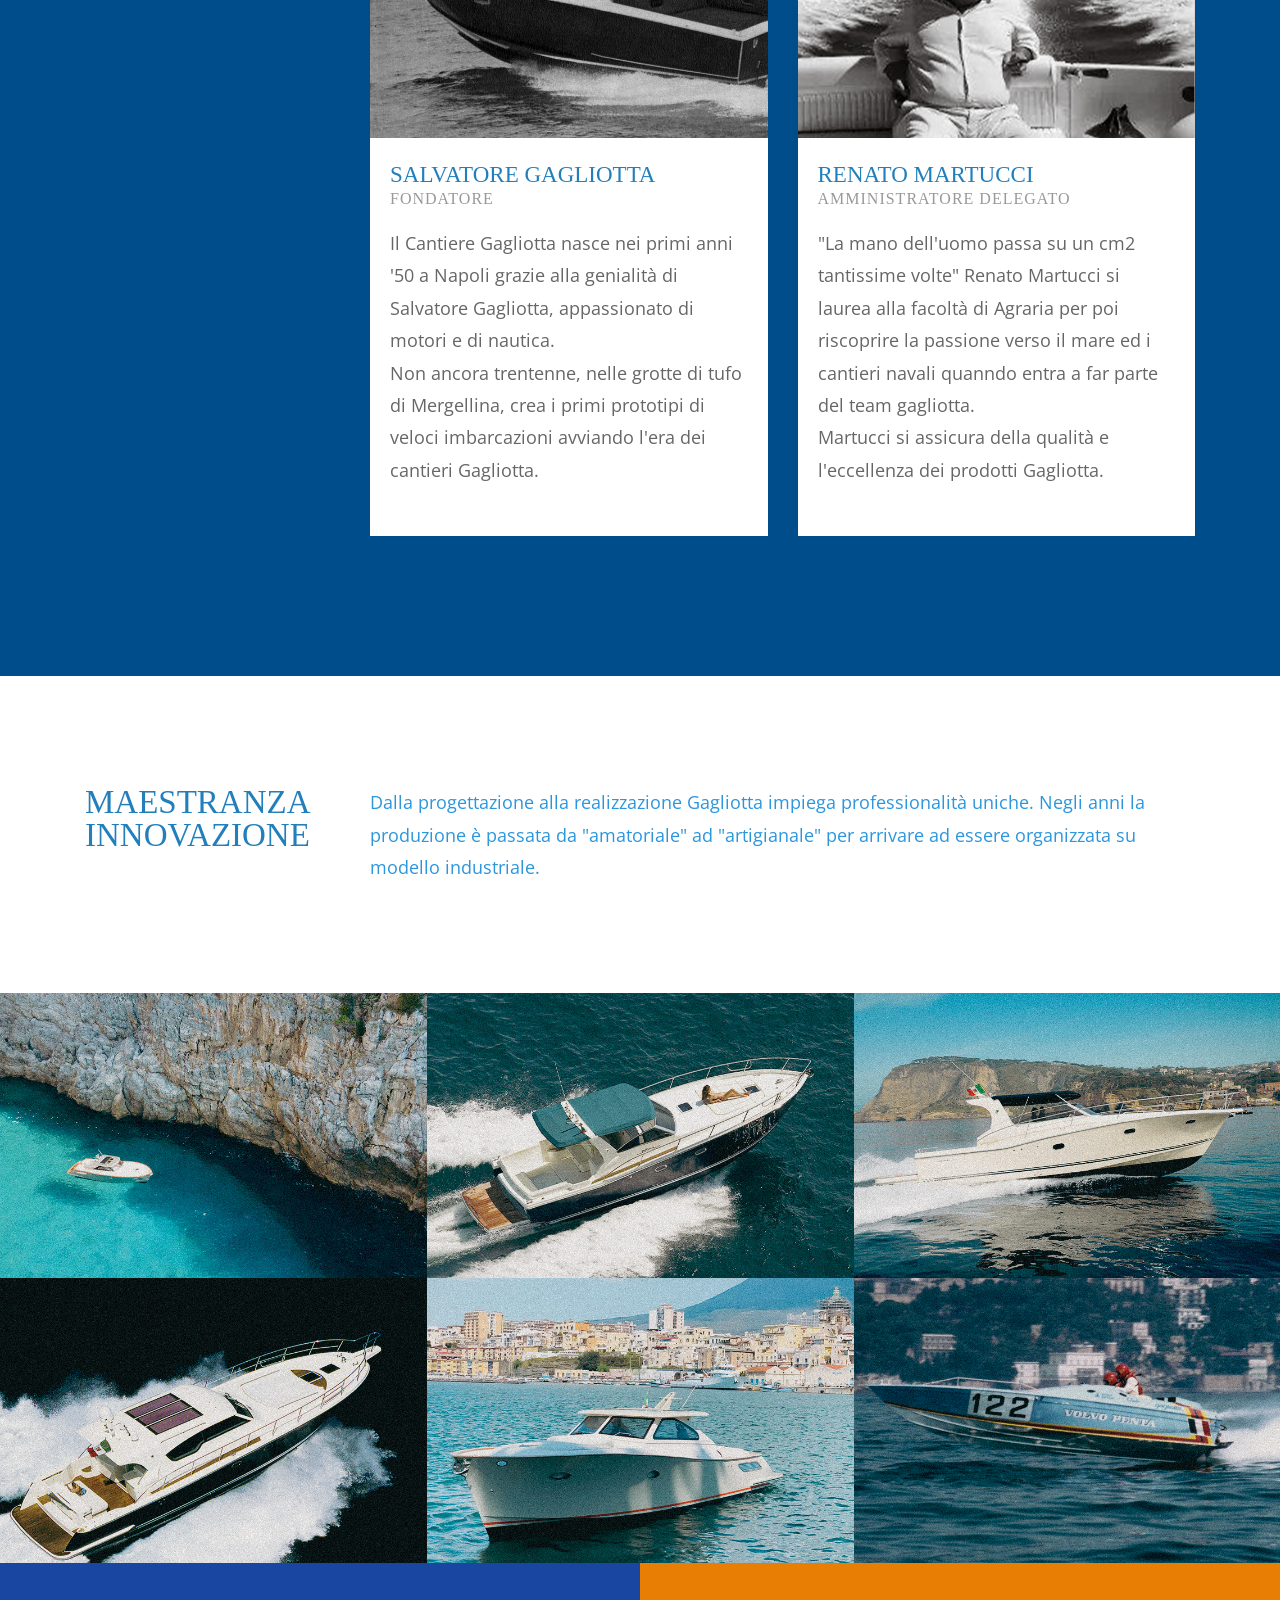
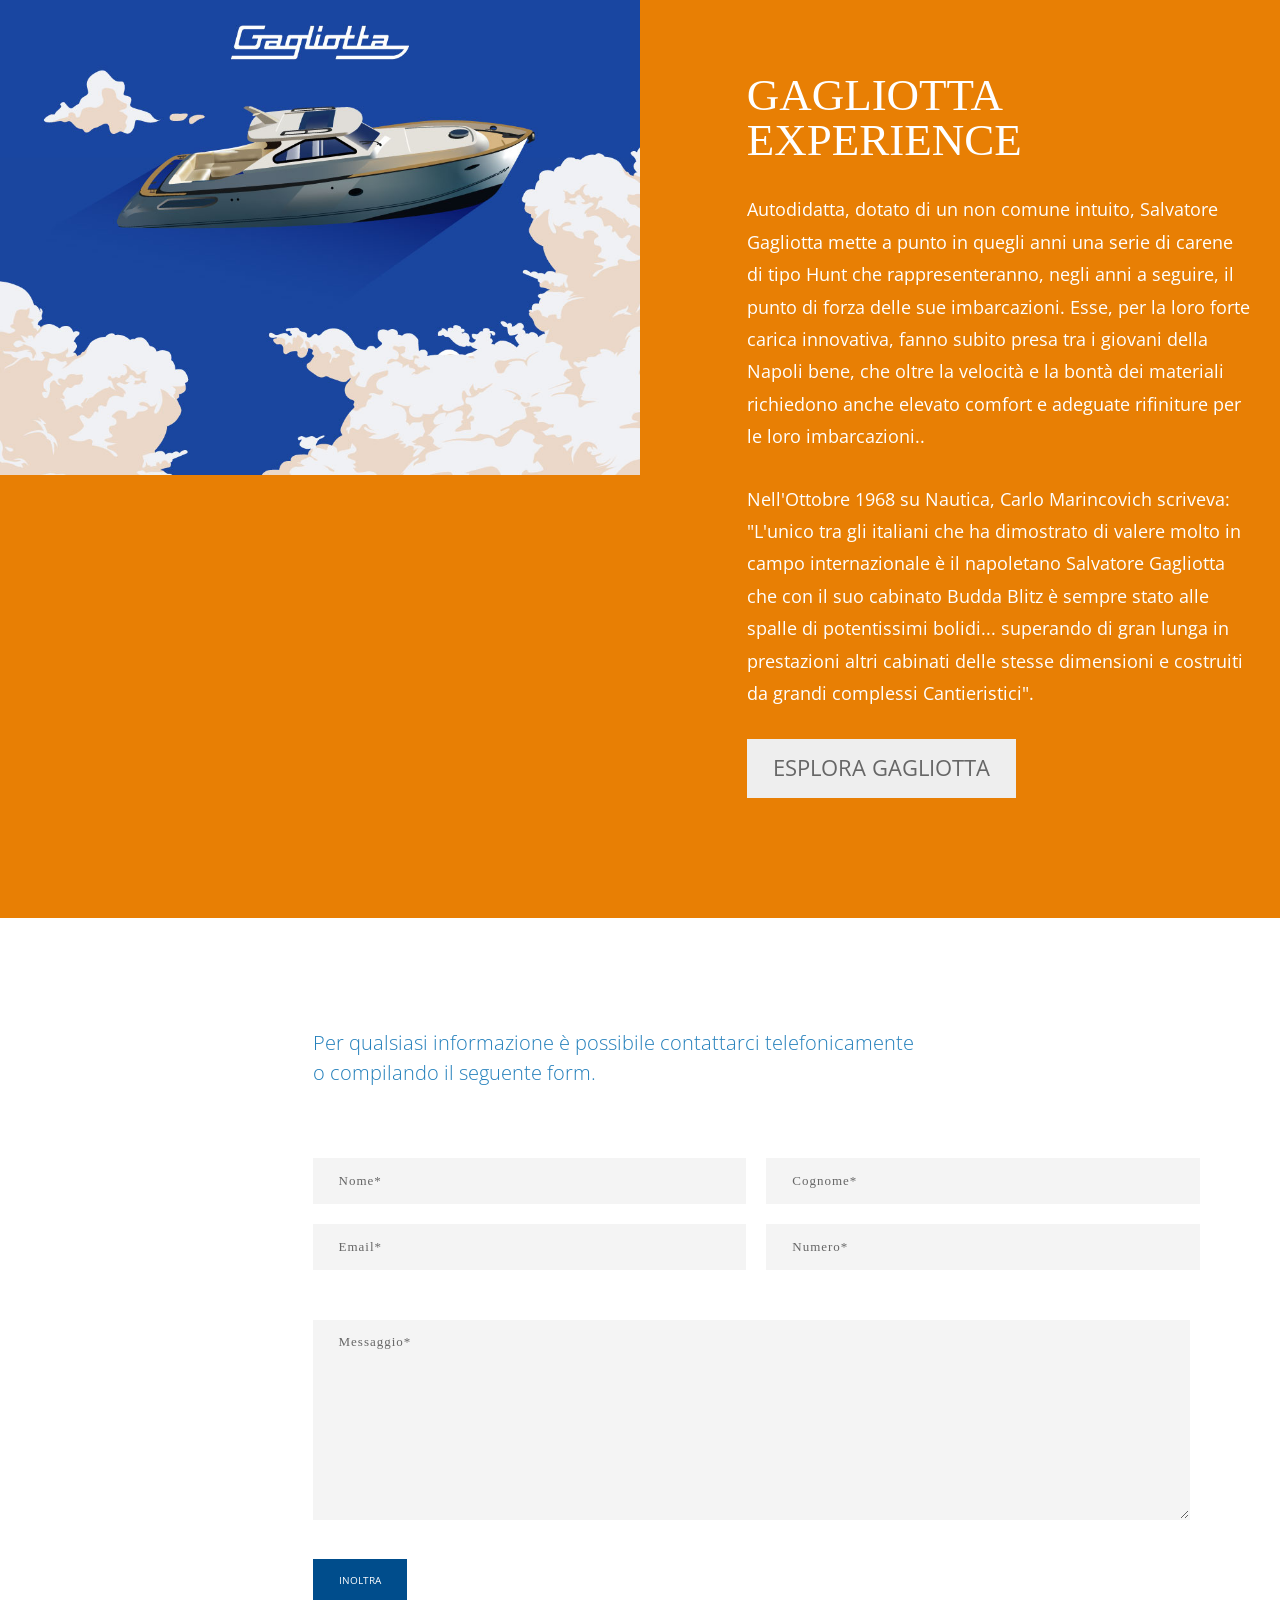
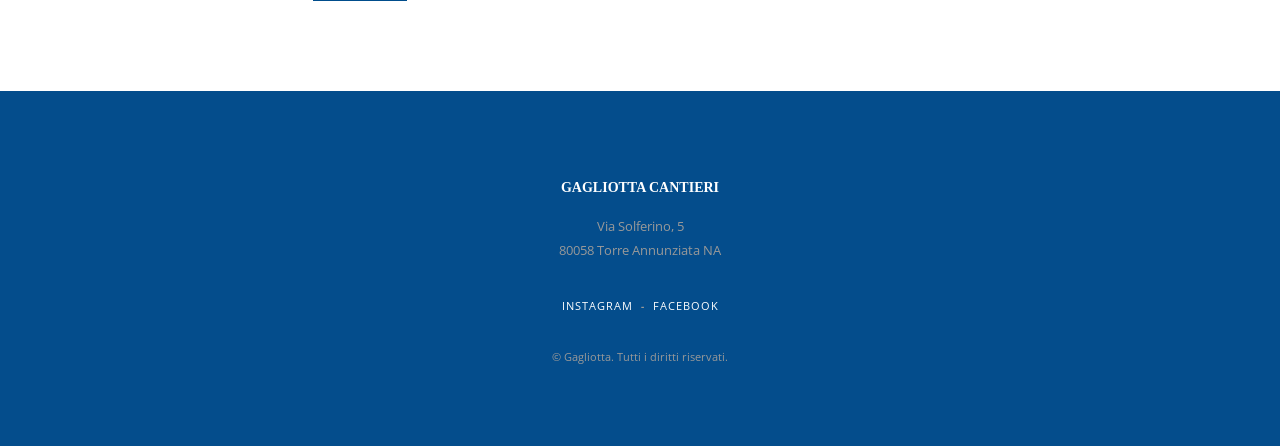
==== commit b935b5a7: "testi più grandi" ====
--- a/index.html
+++ b/index.html
@@ -29,7 +29,7 @@
 				<nav class="side-navigation nav-block">
 					<ul>
 						<li class="current">
-							<a href="#home" data-offset="0" class="scroll-link">Home</a>
+							<a href="#home" data-offset="0" class="menugagliotta scroll-link">Home</a>
 						</li>
 						<li>
 							<a href="#about" data-offset="-60" class="scroll-link">Il Team</a>
@@ -84,7 +84,7 @@
 							<nav class="navigation nav-block primary-navigation nav-right">
 								<ul>
 									<li class="current">
-										<a href="#home" data-offset="0" class="scroll-link">Home</a>
+										<a href="#home" data-offset="0" class="menugagliotta scroll-link">Home</a>
 									</li>
 									<li>
 										<a href="#about" data-offset="-60" class="scroll-link">Il Team</a>
@@ -168,7 +168,7 @@
 					<div class="section-block pb-40 bkg-charcoal">
 						<div class="row">
 							<div class="column width-12">
-								<h3 class="mb-30 color-white">TRADIZIONE E AVANGUARDIA</h3>
+								<h2 class="title mb-30 color-white">TRADIZIONE E AVANGUARDIA</h3>
 							</div>
 							<div class="column width-5 offset-3">
 								<p class="color-white">Le maestranze Gagliotta continuano la tradizione del migliore artigianato nautico diportista. Possiedono ciò che nessuna tecnologia costruttiva può imitare. Conservano gelosamente i segreti del mestiere. Applicano una cura minuziosa nella realizzazione dei più piccoli particolari.</p>
@@ -199,8 +199,8 @@
 											<img src="images/gagliotta/team/salvatoregagliotta.jpg" width="760" height="500" alt=""/>
 										</div>
 										<div class="team-content-info bkg-white">
-											<h3 class="mb-5 color-blue">Salvatore Gagliotta</h3>
-											<h4 class="occupation color-blue-light">Fondatore</h4>
+											<h3 class="subtitlebold mb-5 color-blue">Salvatore Gagliotta</h3>
+											<h3 class="occupation color-black">Fondatore</h4>
 											<p>Il Cantiere Gagliotta nasce nei primi anni '50 a Napoli grazie alla genialità di Salvatore Gagliotta, appassionato di motori e di nautica. <br>Non ancora trentenne, nelle grotte di tufo di Mergellina, crea i primi prototipi di veloci imbarcazioni avviando l'era dei cantieri Gagliotta.</p>
 											</ul>
 										</div>
@@ -210,8 +210,8 @@
 											<img src="images/gagliotta/team/renatomartucci.jpg" width="760" height="500" alt=""/>
 										</div>
 										<div class="team-content-info bkg-white">
-											<h3 class="mb-5 color-blue">Renato Martucci</h3>
-											<h4 class="occupation color-blue-light">Amministratore Delegato</h4>
+											<h3 class="subtitlebold mb-5 color-blue">Renato Martucci</h3>
+											<h3 class="occupation color-blue-light">Amministratore Delegato</h4>
 											<p color-blue-light>"La mano dell'uomo passa su un cm2 tantissime volte" Renato Martucci si laurea alla facoltà di Agraria per poi riscoprire la passione verso il mare ed i cantieri navali quanndo entra a far parte del team gagliotta. <br>Martucci si assicura della qualità e l'eccellenza dei prodotti Gagliotta.</p>
 											</ul>
 										</div>
@@ -230,7 +230,7 @@
 					<div class="section-block replicable-content bkg-white">
 						<div class="row">
 							<div class="column width-3">
-								<h3 class="mb-30 color-blue">MAESTRANZA E INNOVAZIONE</h3>
+								<h2 class="subtitlebold mb-30 color-blue">MAESTRANZA INNOVAZIONE</h3>
 							</div>
 							<div class="column width-9">
 								<p class="color-blue-light">Dalla progettazione alla realizzazione Gagliotta impiega professionalità uniche. Negli anni la produzione è passata da "amatoriale" ad "artigianale" per arrivare ad essere organizzata su modello industriale.</p>
@@ -311,7 +311,7 @@
 												<span class="overlay-info">
 													<span>
 														<span>
-															<span class="project-title">LOBSTER 35</span>
+															<span class="h3 subtitlebold project-title">LOBSTER 35</span>
 															<span class="project-description">Un concept sempre attuale.</span>
 														</span>
 													</span>
@@ -351,12 +351,12 @@
 							<div class="column width-5 push-7">
 								<div class="hero-content split-hero-content">
 									<div class="hero-content-inner left horizon" data-animate-in="preset:slideInRightShort;duration:1000ms;delay:200ms;" data-threshold="0.5">
-										<h2 class="mb-30 color-white">GAGLIOTTA EXPERIENCE</h2>
+										<h1 class="title mb-30 color-white">GAGLIOTTA EXPERIENCE</h2>
 										
 			
 										<p class="color-white">Autodidatta, dotato di un non comune intuito, Salvatore Gagliotta mette a punto in quegli anni una serie di carene di tipo Hunt che rappresenteranno, negli anni a seguire, il punto di forza delle sue imbarcazioni. Esse, per la loro forte carica innovativa, fanno subito presa tra i giovani della Napoli bene, che oltre la velocità e la bontà dei materiali richiedono anche elevato comfort e adeguate rifiniture per le loro imbarcazioni..</p>
 										<p class="color-white">Nell'Ottobre 1968 su Nautica, Carlo Marincovich scriveva: "L'unico tra gli italiani che ha dimostrato di valere molto in campo internazionale è il napoletano Salvatore Gagliotta che con il suo cabinato Budda Blitz è sempre stato alle spalle di potentissimi bolidi... superando di gran lunga in prestazioni altri cabinati delle stesse dimensioni e costruiti da grandi complessi Cantieristici". </p>
-										<a href="https://player.vimeo.com/video/704507866?h=58e3739732"><button>Esplora Gagliotta</button></a>
+										<a href="https://player.vimeo.com/video/704507866?h=58e3739732"><button class="buttongagliotta">ESPLORA GAGLIOTTA</button></a>
 									</div>
 								</div>
 							</div>
--- a/css/css-gagliotta.css
+++ b/css/css-gagliotta.css
@@ -4,7 +4,7 @@
 	font-family: 'Open Sans', 'montserrat', sans-serif;
 	letter-spacing: 0;
 	font-weight: 400;
-	font-size: 1.4rem;
+	font-size: 1.8rem;
 	line-height: 1.8;
 	color: #666;
 }
@@ -66,6 +66,12 @@
 h6{
 	font-size: 1.2rem;
 }
+
+.title {
+	font-size: 4.5rem;
+	font-weight: 400;
+}
+
 
 .footer .widget-title,
 .footer .widget-title a{
@@ -148,6 +154,11 @@
 }
 
 /* Title Classes */
+.subtitlebold
+{
+	font-weight: 400;
+}
+
 .title-xlarge{
 	font-size: 8rem;
 	line-height: 1;
@@ -1472,6 +1483,11 @@
 [10. Slider & Parallax]
 */
 
+.buttongagliotta {
+	font-size: larger;
+	font
+}
+
 .tm-slider-container:not([class*="bkg-"]){
 	background: none;
 }
@@ -1826,6 +1842,7 @@
 .overlay-info .project-title{
 	color: white;
 	margin-bottom: 0.8rem;
+	font-size: large;
 	display: block;
 }
 .overlay-fade-img-scale-out .overlay-info .overlay-info{
@@ -1999,6 +2016,7 @@
 }
 .project-title .label{
 	font-size: 2.5 rem;
+	font-weight: 500;
 	text-transform: uppercase;
 	font-weight: 500;
 }
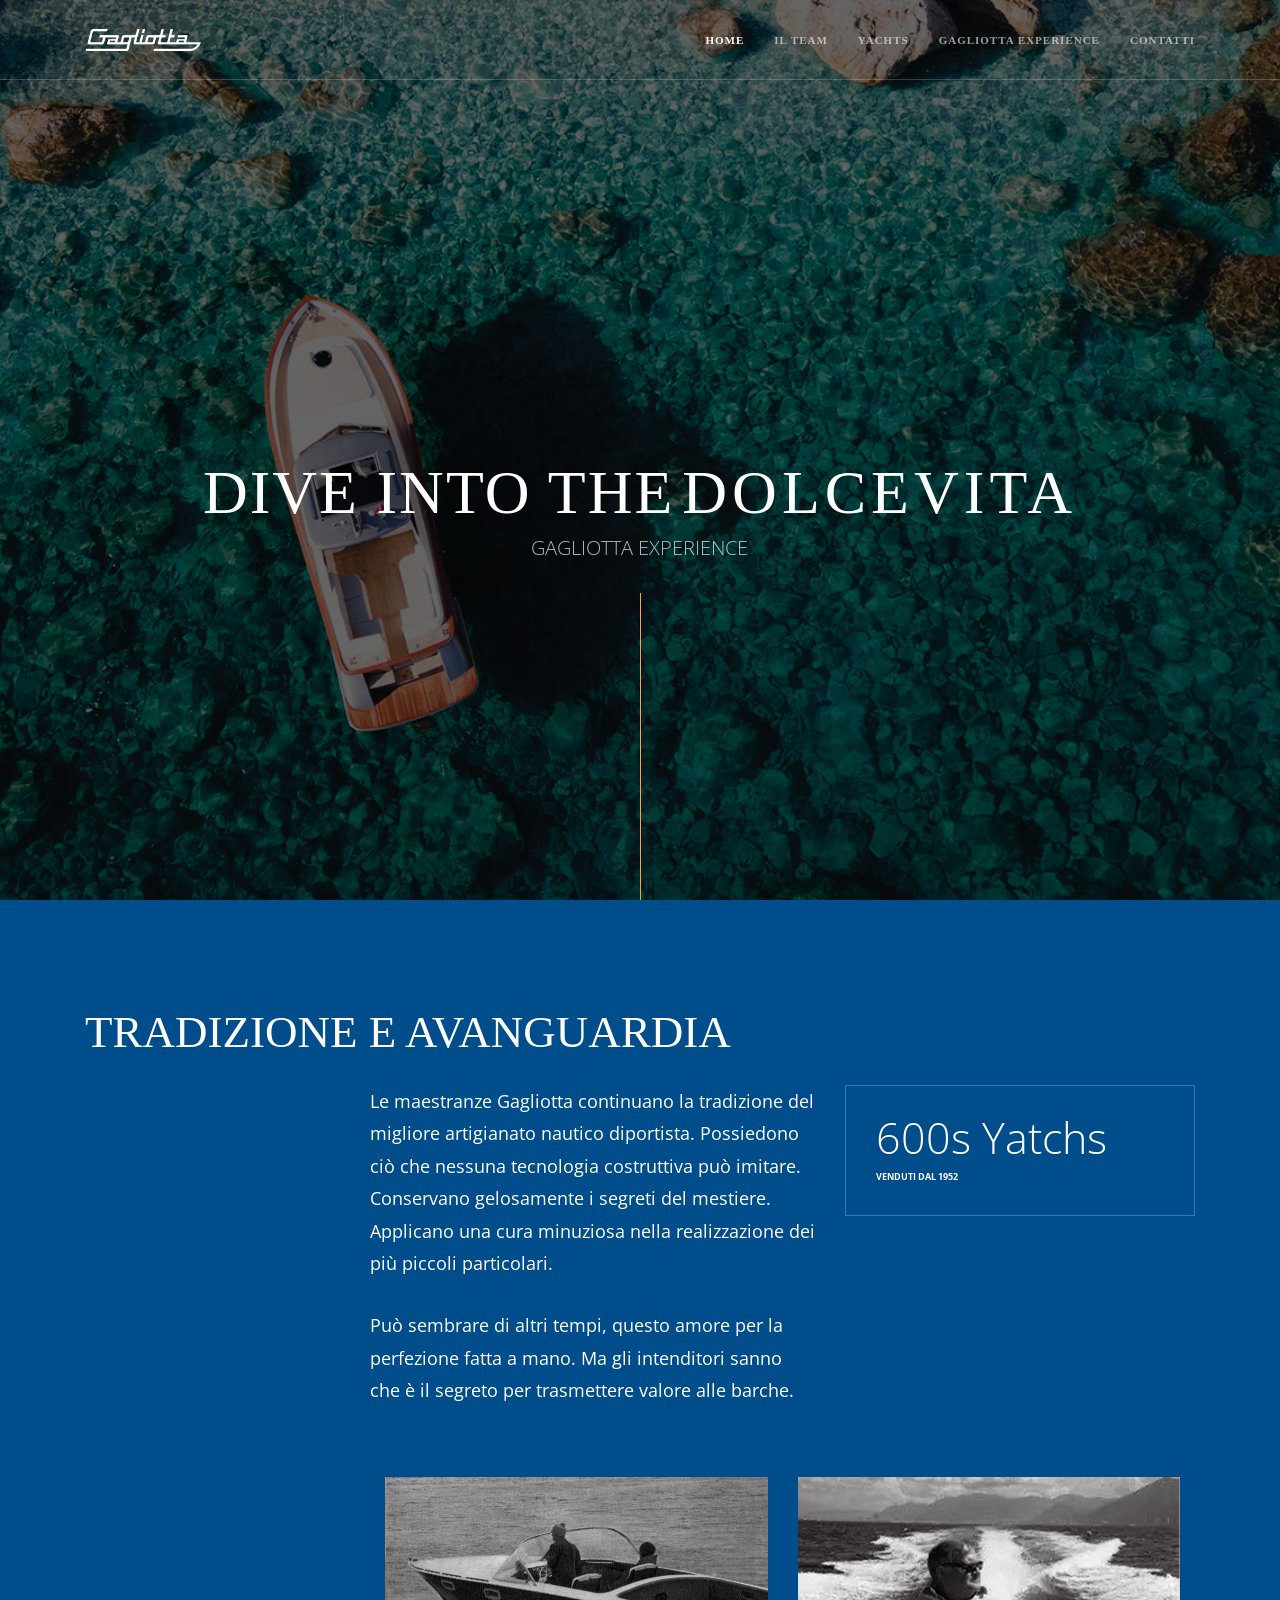
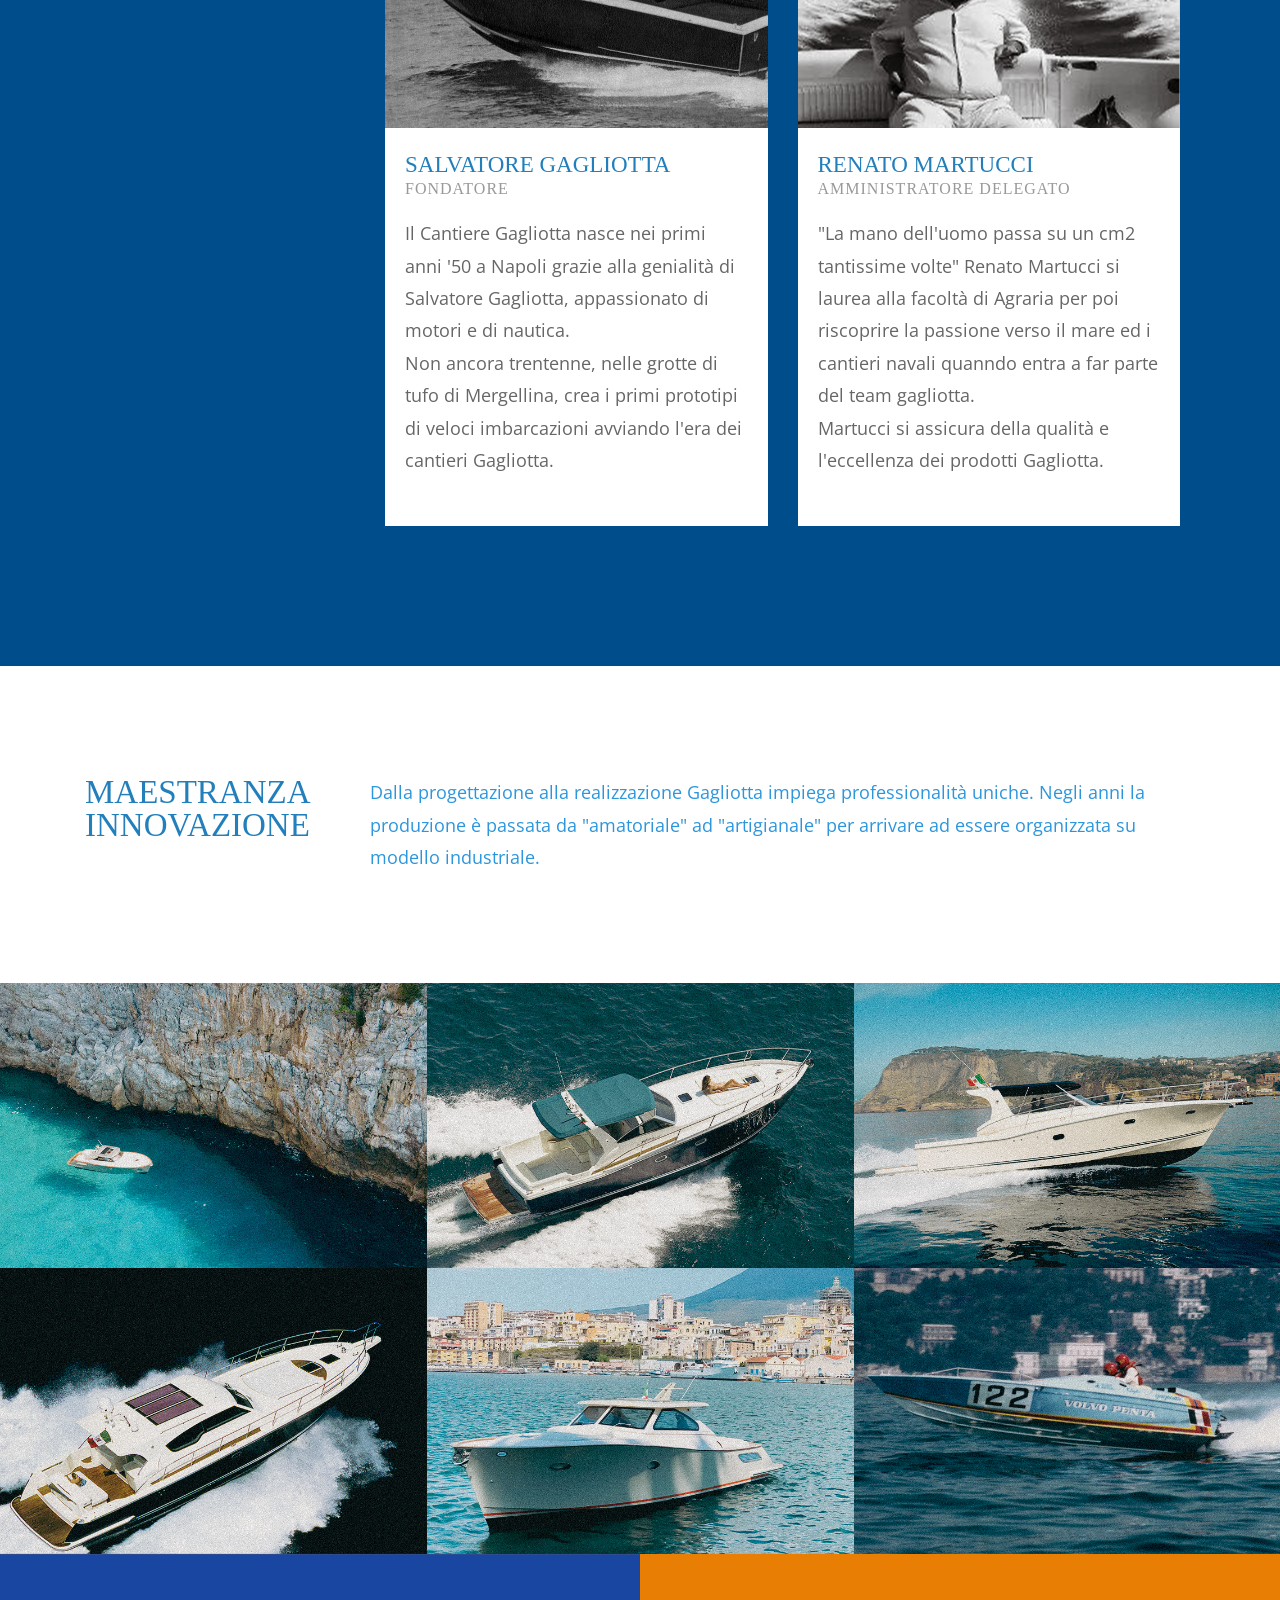
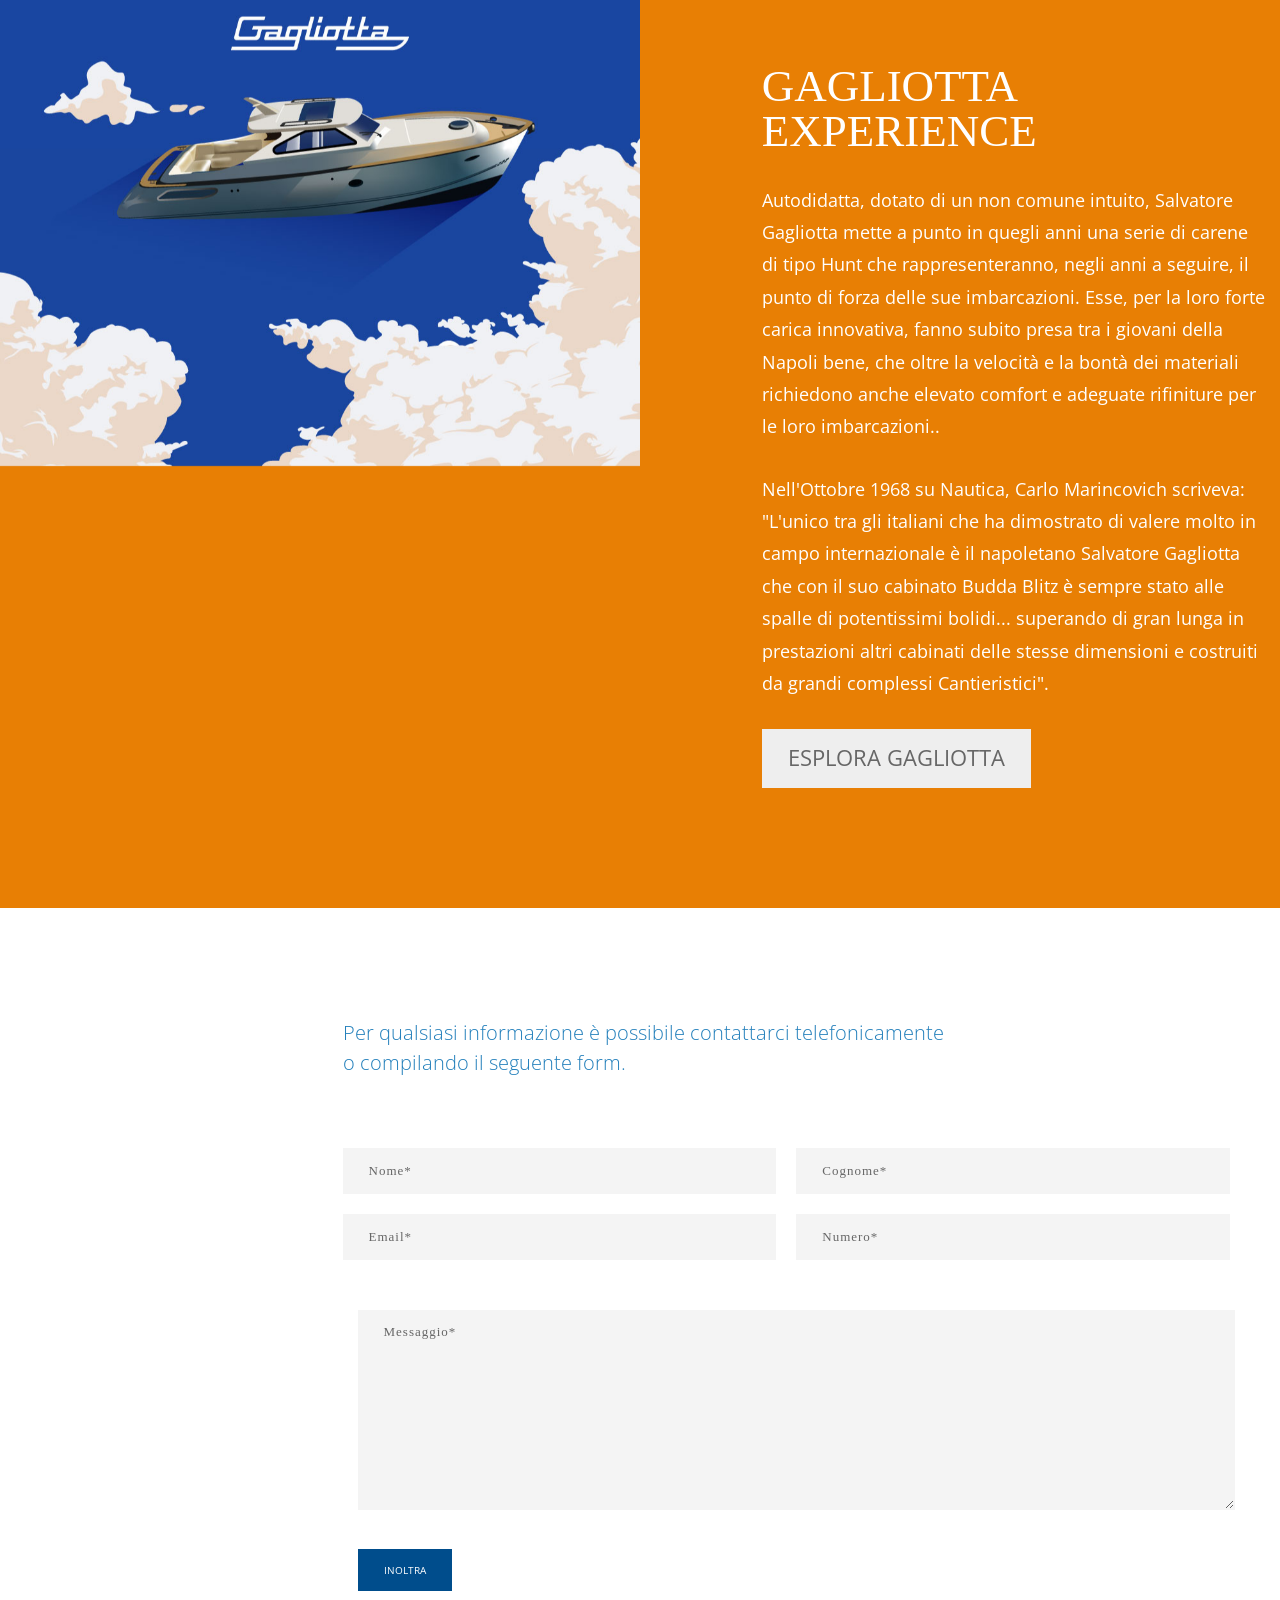
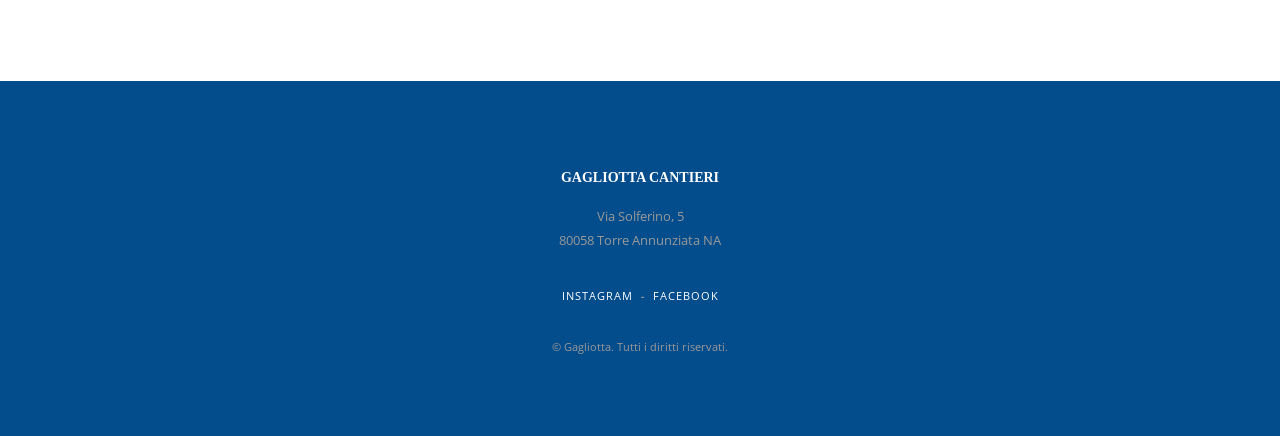
==== commit 16e4d763: ".row .row" ====
--- a/index.html
+++ b/index.html
@@ -1,7 +1,7 @@
 <!DOCTYPE html>
 <html lang="en">
 <head>
-
+	<meta name="viewport" content="width=device-width, initial-scale=1.0, maximum scale=1.0">
 	<title>Gagliotta - Yacht Italiani</title>
 	<link rel="shortcut icon" type="image/x-icon" href="images/hnet.com-image.ico">
 
@@ -344,8 +344,6 @@
 					<div class="section-block hero-5 hero-5-1 clear-height show-media-column-on-mobile bkg-orange data-as-bkg-image">
 						<div class="media-column width-6">
 							<img src="images/gagliotta/materiali/varchetella.jpg" alt=""/>
-							<div class="hero-content">
-							</div>
 						</div>
 						<div class="row">
 							<div class="column width-5 push-7">
@@ -356,7 +354,7 @@
 			
 										<p class="color-white">Autodidatta, dotato di un non comune intuito, Salvatore Gagliotta mette a punto in quegli anni una serie di carene di tipo Hunt che rappresenteranno, negli anni a seguire, il punto di forza delle sue imbarcazioni. Esse, per la loro forte carica innovativa, fanno subito presa tra i giovani della Napoli bene, che oltre la velocità e la bontà dei materiali richiedono anche elevato comfort e adeguate rifiniture per le loro imbarcazioni..</p>
 										<p class="color-white">Nell'Ottobre 1968 su Nautica, Carlo Marincovich scriveva: "L'unico tra gli italiani che ha dimostrato di valere molto in campo internazionale è il napoletano Salvatore Gagliotta che con il suo cabinato Budda Blitz è sempre stato alle spalle di potentissimi bolidi... superando di gran lunga in prestazioni altri cabinati delle stesse dimensioni e costruiti da grandi complessi Cantieristici". </p>
-										<a href="https://player.vimeo.com/video/704507866?h=58e3739732"><button class="buttongagliotta">ESPLORA GAGLIOTTA</button></a>
+										<a href="https://player.vimeo.com/video/719635783?h=d2bf3eebdf&amp;badge=0&amp;autopause=0&amp;player_id=0&amp;app_id=58479"><button class="buttongagliotta">ESPLORA GAGLIOTTA</button></a>
 									</div>
 								</div>
 							</div>
--- a/css/css-testi.css
+++ b/css/css-testi.css
@@ -1 +1,13267 @@
-.page-fade-out,.side-navigation-wrapper,.thumbnail .overlay-info,.wrapper{-webkit-backface-visibility:hidden}.wrapper-inner,body,html{max-width:100%}.column>:first-child,.row{margin-top:0}.row.flex.boxes>.v-align-top,.row.flex>.v-align-top,.row.flex>.v-align-top>.box,.thumbnail .caption-over-inner.v-align-top{align-self:flex-start}.overlay-navigation ul li a,.side-navigation ul li a{-webkit-tap-highlight-color:transparent;text-decoration:none;word-wrap:break-word}#tml-caption,.tms-caption{-webkit-text-size-adjust:none;-moz-text-size-adjust:none;-ms-text-size-adjust:none}html{font-size:62.5%}body{padding:0;margin:0;background:#fff;color:#666;font-family:-apple-system,system-ui,BlinkMacSystemFont,"Segoe UI",Roboto,"Helvetica Neue",Arial,sans-serif;font-weight:400;font-style:normal;font-size:1.4rem;line-height:1.8;overflow-x:hidden!important;overflow-y:scroll;-webkit-text-size-adjust:none;-webkit-font-smoothing:antialiased;-moz-osx-font-smoothing:grayscale}.clear,.wrapper,.wrapper-inner{overflow:hidden}a,button,input,select,textarea{touch-action:manipulation}.button,button,input,select{line-height:1.4}.page-fade-reset{opacity:1;-webkit-transition-duration:0s;transition-duration:0s}.page-fade-out{opacity:0;-webkit-transition-property:opacity;transition-property:opacity;-webkit-transition-duration:.5s;transition-duration:.5s}.scroll-to-top{opacity:0;visibility:hidden;-webkit-transition-property:all;transition-property:all;-webkit-transition-duration:.5s;transition-duration:.5s}.scroll-to-top.active{opacity:1;visibility:visible}.scroll-to-top.fixed{width:4rem;height:4rem;line-height:4rem;border-radius:50%;background-color:#333;content:"\e63e";text-align:center;position:fixed;right:3rem;bottom:3rem;top:auto;z-index:999}.row,.wrapper{width:100%;margin-right:auto;margin-left:auto}.column[class*=push-],.column[class*=pull-],.nav-bar-inner,.navigation ul li{position:relative}.scroll-to-top.fixed a{color:#fff}.wrapper-inner{margin-right:auto;margin-left:auto}.row,body.boxed .wrapper-inner{max-width:114rem}.row{margin-bottom:0}.ie-browser .row{max-width:1140px}.row.full-width{max-width:100%}.row .row{width:auto;margin-right:-1.5rem;margin-left:-1.5rem}.column,[class*=content-grid] .grid-item{width:100%;padding-left:1.5rem;padding-right:1.5rem;float:left}.row.collapse>.column{padding-left:0;padding-right:0}.row.full-width.collapse .row{margin:auto}.row.flex.v-align-middle{height:100%;display:flex;align-items:center;flex-wrap:nowrap}.row.flex.v-align-middle>.column>div{width:initial}.row.flex.v-align-top{align-items:flex-start}.row.flex.v-align-bottom{align-items:flex-end}.ie-browser:not(.webkit) .row.flex.v-align-middle{height:100%;display:table;align-items:center;flex-wrap:nowrap}.ie-browser:not(.webkit) .row.flex.v-align-middle>.column{display:table-cell;vertical-align:middle;float:none}.ie-browser:not(.webkit) .row.flex.v-align-top{vertical-align:top}.ie-browser:not(.webkit) .row.flex.v-align-bottom{vertical-align:bottom}.row.flex{height:auto;display:flex;flex-wrap:wrap;align-items:initial}.footer .row.flex>.column,.row.flex>.column>div{flex-direction:column}.row.flex.boxes>.column,.row.flex.boxes>.v-align-middle,.row.flex>.v-align-middle,.row.flex>.v-align-middle>.box{height:auto;display:inherit}.row.flex.boxes>.v-align-bottom,.row.flex>.v-align-bottom,.row.flex>.v-align-bottom>.box{align-self:flex-end}.row.flex>.column>.box>div{margin-top:auto;margin-bottom:auto}.row.flex>.v-align-top>.box>div{margin-top:0;margin-bottom:auto}.row.flex>.v-align-bottom>.box>div{margin-top:auto;margin-bottom:0}.row.flex .row.flex{flex-direction:row}@media only screen and (min-width:768px){.row.flex .v-align-middle>:not(.box),.row.flex.boxes .v-align-middle>div>:not(.box){width:100%;margin-top:auto;margin-bottom:auto}.ie-browser:not(.webkit) .flex>.column{align-items:center}}.row.flex:after,.row.flex:before{content:"";display:none}.row.small{padding:3rem 0}.row.medium{padding:5rem 0}.row.large{padding:7rem 0}.row.xlarge{padding:9rem 0}.width-1{width:8.33333%}.width-2{width:16.66667%}.width-3{width:25%}.width-4{width:33.33333%}.width-5{width:41.66667%}.width-6{width:50%}.width-7{width:58.33333%}.width-8{width:66.66667%}.width-9{width:75%}.width-10{width:83.33333%}.width-11{width:91.66667%}.width-12{width:100%}.push-1{left:8.33333%}.push-2{left:16.66667%}.push-3{left:25%}.push-4{left:33.33333%}.push-5{left:41.66667%}.push-6{left:50%}.push-7{left:58.33333%}.push-8{left:66.66667%}.push-9{left:75%}.push-10{left:83.33333%}.push-11{left:91.66667%}.pull-1{right:8.33333%}.pull-2{right:16.66667%}.pull-3{right:25%}.pull-4{right:33.33333%}.pull-5{right:41.66667%}.pull-6{right:50%}.pull-7{right:58.33333%}.pull-8{right:66.66667%}.pull-9{right:75%}.pull-10{right:83.33333%}.pull-11{right:91.66667%}.offset-1{margin-left:8.33333%}.offset-2{margin-left:16.66667%}.offset-3{margin-left:25%}.offset-4{margin-left:33.33333%}.offset-5{margin-left:41.66667%}.offset-6{margin-left:50%}.offset-7{margin-left:58.33333%}.offset-8{margin-left:66.66667%}.offset-9{margin-left:75%}.offset-10{margin-left:83.33333%}.offset-11{margin-left:91.66667%}.alpha{padding-left:0}.omega{padding-right:0}.clear{width:0;height:0;display:block;clear:both;visibility:hidden}.clearfix:after,.clearfix:before,.row:after,.row:before{height:0;content:".";display:block;overflow:hidden}.clearfix:after,.row:after{clear:both}.left{text-align:left}.right{text-align:right}.center,.navigation.nav-center>ul{text-align:center}.text-break{overflow-wrap:break-word;word-wrap:break-word;-ms-word-break:break-all;word-break:break-word;-webkit-hyphens:auto;-ms-hyphens:auto;-moz-hyphens:auto;hyphens:auto}.text-truncate{overflow:hidden;text-overflow:ellipsis;white-space:nowrap}pre,pre code{white-space:pre}.pull-left{float:left!important}.pull-right{float:right!important}.flex{width:100%;display:flex;align-items:center}.v-align-top{align-self:flex-start!important;vertical-align:top!important}.v-align-bottom{align-self:flex-end!important;vertical-align:bottom!important}.hide{display:none!important;visibility:hidden!important}.show{display:block!important;visibility:visible!important}.mobile .hide-on-mobile,.mobile .hide-on-mobile *{display:none!important;visibility:visible!important}.inline-block,[class*=border-].inline-block,[class*=bkg-].inline-block{width:auto!important;display:inline-block!important}.no-margins{margin:0!important}.no-margin-top{margin-top:0!important}.no-margin-right{margin-right:0!important}.no-margin-bottom{margin-bottom:0!important}.no-margin-left{margin-left:0!important}.no-padding{padding:0!important}.no-padding-top{padding-top:0!important}.no-padding-right{padding-right:0!important}.no-padding-bottom{padding-bottom:0!important}.no-padding-left{padding-left:0!important}.overflow-visible{overflow:visible!important}.no-scroll{overflow:hidden!important}.clear-height{height:auto!important}.full-width{width:100%!important}.prototype{font-size:1.1rem;line-height:3.5rem}.row.prototype .column:nth-child(odd){background:#f9f9f9}.row.prototype .column:nth-child(even){background:#eee}.nav-bar{width:100%;min-height:5rem}.nav-bar .logo{height:5rem;line-height:5rem;float:left;margin-right:3rem}.nav-bar .logo img{margin-top:-4px}.nav-bar .logo-right{margin-left:3rem;margin-right:0;float:right}.nav-bar .logo.logo-center{margin:0 auto;float:none}.navigation.nav-left{float:left!important}.navigation.nav-left>ul>li:first-child>a{padding-left:0;margin-left:0}.navigation.nav-right{float:right!important;margin-left:2.5rem}.navigation.nav-right>ul>li:last-child>a{padding-right:0;margin-right:0}.navigation.nav-center{float:none!important;display:block}.navigation.nav-left{margin-right:2.5rem}.navigation:last-child{margin:0}.navigation .dropdown .button{width:auto}.navigation .button [class*=icon-]{margin-right:0}.navigation .dropdown-list,.navigation ul{padding:0;margin:0;list-style:none}.navigation ul li{margin:0;float:left}.navigation ul li.contains-mega-sub-menu{position:inherit}.navigation.nav-center>ul>li{margin-left:-.4rem;float:none;display:inline-block!important;vertical-align:top}.navigation>ul>li>a{padding:0 1.5rem;background-color:rgba(0,0,0,0);line-height:5rem}.navigation .dropdown-list:not(.custom-content) li a,.navigation ul li>a:not(.button){font-size:1.1rem;color:#878787;text-decoration:none;display:block;word-wrap:break-word}.navigation .dropdown-list li>a:not(.button):hover,.navigation ul li>a:not(.button):hover{background:0 0;color:#fff}.navigation ul li:hover>.sub-menu{visibility:visible;opacity:1}.navigation .dropdown-list,.navigation .mega-sub-menu,.navigation .sub-menu{box-shadow:0 .2rem .2rem rgba(0,0,0,.3);opacity:0;visibility:hidden;z-index:101;line-height:1.8;position:absolute}.navigation ul li.current>a,.navigation ul li.current>a:hover{color:#fff}.navigation .dropdown-list,.navigation .sub-menu{width:18rem;text-align:left;background:#222;background:rgba(34,34,34,1);border:none;border-radius:0}.navigation .dropdown-list li,.navigation .sub-menu li{background:0 0;border-bottom:1px solid #303030;float:none}.navigation .dropdown-list.custom-content,.navigation .sub-menu.custom-content{width:auto;min-width:25rem}.navigation .dropdown-list.custom-content,.navigation .sub-menu.custom-content .custom-content-inner{padding:2rem}.navigation .sub-menu.custom-content ul{padding:0 2rem 2rem}.navigation .sub-menu.custom-content ul:first-child{padding-top:2rem}.navigation .sub-menu.custom-content ul[class*=bkg-]{padding:2rem}.navigation .custom-content li:last-child :last-child{margin-bottom:0}.navigation>ul>li.sub-menu-left .sub-menu{left:0}.navigation .dropdown.pull-right .dropdown-list,.navigation>ul>li.sub-menu-right .sub-menu,.navigation>ul>li:last-child>.sub-menu{right:0}.navigation .sub-menu ul{top:0;left:18rem}.navigation>ul>li.sub-menu-right .sub-menu ul,.navigation>ul>li:last-child>.sub-menu ul{right:18rem;left:auto}.navigation .dropdown-list:not(.custom-content) li a,.navigation .sub-menu:not(.custom-content) li a{padding:1.2rem 1.5rem;color:#666}.navigation .dropdown-list:not(.custom-content) li:last-child,.navigation .sub-menu:not(.custom-content) li:last-child{border-bottom:none}.navigation .mega-sub-menu{height:auto;padding:2rem 0 0;margin-left:0;margin-right:0;background:#222;background:rgba(34,34,34,1);overflow:hidden;display:flex;flex-wrap:wrap;left:1.5rem;right:1.5rem}.mega-sub-menu.row:after,.mega-sub-menu.row:before{display:none;content:""}.navigation .mega-sub-menu>li{margin-bottom:2rem;padding:0 2rem;text-align:left;float:left;border-right:1px solid #303030}.navigation .mega-sub-menu>li:not(.column){width:33.33333%}.navigation .mega-sub-menu>li>a:not(.button){background:0 0;font-weight:700;font-size:1.2rem;line-height:1.8;text-transform:uppercase}.navigation .mega-sub-menu>li:hover>a:not(.button){background:0 0}.navigation .mega-sub-menu>li:last-child{border-right:none}.navigation .mega-sub-menu ul li p{font-size:1.2rem;margin-bottom:0}.navigation .mega-sub-menu ul li p,.navigation .mega-sub-menu>li>a:not(.button){padding:0 1.5rem .7rem}.navigation .mega-sub-menu ul li .title{padding:0 1.5rem}.navigation .mega-sub-menu li.content-column ul li,.navigation .mega-sub-menu ul li>a:not(.button){padding:.6rem 1.5rem}.navigation .mega-sub-menu ul li.current>a:not(.button){color:#fff}.navigation .mega-sub-menu ul li:hover>a:not(.button){background:#333}.navigation .mega-sub-menu li ul>li{float:none}.navigation .mega-sub-menu li.content-column ul li>a:not(.button){padding:0}.navigation ul li:hover>.mega-sub-menu{visibility:visible;opacity:1}.navigation .sub-menu li.contains-sub-menu>a:after,.navigation.sub-menu-indicator>ul>li.contains-mega-sub-menu>a:after,.navigation.sub-menu-indicator>ul>li.contains-sub-menu>a:after{font-family:icomoon;font-size:inherit;font-style:normal;font-weight:400;font-variant:normal;text-transform:none;line-height:inherit;display:inline-block;position:absolute}.navigation.sub-menu-indicator>ul>li.contains-mega-sub-menu,.navigation.sub-menu-indicator>ul>li.contains-sub-menu{padding-right:1.2rem}.navigation.sub-menu-indicator>ul>li.contains-mega-sub-menu>a:after,.navigation.sub-menu-indicator>ul>li.contains-sub-menu>a:after{margin-left:.5rem;content:"\e63e"}.navigation .sub-menu li.contains-sub-menu>a{padding-right:2.2rem}.navigation .sub-menu li.contains-sub-menu>a:after{right:.8rem;content:"\e640"}.navigation .mega-sub-menu,.navigation .sub-menu{-webkit-transition-property:-webkit-transform,opacity,visibility,border-color;transition-property:transform,opacity,visibility,border-color;-webkit-transition-duration:.4s;transition-duration:.4s}.navigation ul li a{-webkit-transition-property:background,border-color,color,line-height;transition-property:background,border-color,color,line-height;-webkit-transition-duration:.5s;transition-duration:.5s}.aux-navigation{display:none}.navigation-hide,.navigation-show{width:4.4rem;height:4.4rem;text-align:center;float:right}.navigation-hide a,.navigation-show a{height:4.4rem;text-align:center;display:block}.navigation-hide span,.navigation-show span{width:100%;line-height:4.4rem}.navigation-show a{color:#666}.navigation-show a:hover{color:#fff}.navigation-hide{position:relative;z-index:10}.navigation-hide a{color:#666}.navigation-hide a:hover{color:#fff}.mobile .logo.logo-center{float:left}.mobile header .navigation:not(.secondary-navigation),.mobile header .primary-nav-column{display:none!important}.mobile header .logo-column,.mobile header .secondary-nav-column{width:auto}.mobile header .logo-column{float:left}.mobile header .secondary-nav-column{float:right}.mobile .aux-navigation{display:table!important;visibility:visible!important}.reveal-side-navigation>div:after{position:absolute;top:0;right:0;width:0;height:0;background:rgba(0,0,0,0);content:'';opacity:0;z-index:110;-webkit-transition:opacity .3s,width 0s,height 0s;transition:opacity .3s,width 0s,height 0s}.inactive.reveal-side-navigation>div:after{width:100%;height:100%;opacity:1;-webkit-transition:opacity .3s;transition:opacity .3s}.element-reveal-left{-webkit-transform:translate3d(35rem,0,0);transform:translate3d(35rem,0,0)}.element-reveal-right{-webkit-transform:translate3d(-35rem,0,0);transform:translate3d(-35rem,0,0)}.side-navigation-inner,.side-navigation-wrapper{width:35rem}.side-navigation-wrapper{height:100%;padding:0;background:#292929;box-shadow:inset -7px 0 9px -7px rgba(0,0,0,.6);overflow-y:scroll;visibility:hidden;position:fixed;left:0;right:auto;-webkit-transform:translate3d(-100%,0,0);transform:translate3d(-100%,0,0)}.side-navigation-wrapper.active{visibility:visible}.side-navigation-wrapper.enter-right{text-align:left;box-shadow:inset 7px 0 9px -7px rgba(0,0,0,.6);right:0;left:auto;-webkit-transform:translate3d(100%,0,0);transform:translate3d(100%,0,0)}.side-navigation-wrapper.no-scrollbar{overflow:hidden}.no-scrollbar .side-navigation-scroll-pane{height:100%;overflow-x:hidden;overflow-y:scroll;position:absolute;left:0}.no-scrollbar .side-navigation-scroll-pane::-webkit-scrollbar{display:none}.side-navigation-inner{min-height:100%;position:relative}.side-navigation-wrapper.no-transition-reset{-webkit-transform:translate3d(0,0,0);transform:translate3d(0,0,0)}.side-navigation-wrapper.slide-in-reset{z-index:104}.element-reveal-left.slide-in,.element-reveal-right.slide-in,.side-navigation-wrapper.slide-in{-webkit-transform:translate3d(0,0,0);transform:translate3d(0,0,0)}.side-navigation-wrapper.push-in-reset{-webkit-transform:translate3d(-60%,0,0);transform:translate3d(-60%,0,0)}.side-navigation-wrapper.enter-right.push-in-reset{-webkit-transform:translate3d(60%,0,0);transform:translate3d(60%,0,0)}.side-navigation-wrapper.enter-right.push-in,.side-navigation-wrapper.enter-right.reveal-reset,.side-navigation-wrapper.push-in,.side-navigation-wrapper.reveal-reset{-webkit-transform:translate3d(0,0,0);transform:translate3d(0,0,0)}.side-navigation-wrapper.enter-right.scale-in-reset,.side-navigation-wrapper.scale-in-reset{-webkit-transform:translate3d(0,0,0) scale(.9);transform:translate3d(0,0,0) scale(.9)}.side-navigation-wrapper.enter-right.scale-in,.side-navigation-wrapper.scale-in{-webkit-transform:translate3d(0,0,0) scale(1);transform:translate3d(0,0,0) scale(1)}.reveal-side-navigation,.side-navigation-wrapper{-webkit-transition:-webkit-transform 550ms,visibility 0s;transition:transform 550ms,visibility 0s}.side-navigation-wrapper.hide{visibility:hidden;left:-35rem}.side-navigation-wrapper.enter-right.hide{right:-35rem}.element-show-left{left:35rem}.element-show-right{left:-35rem}.element-show-left,.element-show-right{position:relative!important}.side-navigation{width:100%}.side-navigation:after,.side-navigation:before{content:".";display:block;height:0;overflow:hidden;clear:both}.side-navigation ul{padding:0;margin:0;list-style:none}.side-navigation ul li{width:100%;display:block;margin-bottom:0}.side-navigation>ul>li>a{padding:1.3rem 4rem}.side-navigation ul li a{font-size:1.2rem;line-height:1;color:#999;display:block;-webkit-transition-property:background,color;transition-property:background,color;-webkit-transition-duration:.3s;transition-duration:.3s}.side-navigation ul li a:hover,.side-navigation ul li.current>a:hover{color:#fff}.side-navigation ul li.current>a{color:#fff;font-weight:700}.side-navigation .sub-menu:not(.custom-content) a{padding:1.1rem 4rem 1.1rem 5.5rem}.side-navigation.center .sub-menu:not(.custom-content) a{padding:1.1rem 4rem}.side-navigation .sub-menu:not(.custom-content) a{padding-left:7rem}.side-navigation:not(.center) .sub-menu .sub-menu{padding-left:1.5rem}.side-navigation ul li:hover>.sub-menu{opacity:1}.side-navigation .sub-menu{overflow:hidden;height:0;-webkit-transition-property:height;transition-property:height;-webkit-transition-duration:.3s;transition-duration:.3s}.overlay-navigation-inner,.overlay-navigation-wrapper{width:100vw}.overlay-navigation-wrapper{width:100vw;height:100%;min-height:100%;background-color:rgba(0,0,0,.8);overflow-y:scroll;visibility:hidden;position:fixed;top:-100%;z-index:101;-webkit-transition:-webkit-transform 550ms,opacity 550ms;transition:transform 550ms,opacity 550ms}.overlay-navigation-wrapper.active{visibility:visible;top:0!important}.overlay-navigation-wrapper.no-scrollbar{overflow:hidden}.overlay-navigation-scroll-pane{height:100%}.no-scrollbar .overlay-navigation-scroll-pane{overflow-x:hidden;overflow-y:scroll;position:absolute;left:0}.no-scrollbar .overlay-navigation-scroll-pane::-webkit-scrollbar{display:none}.overlay-navigation-inner{width:100%;height:100%;display:flex;align-items:center;position:relative}.overlay-navigation-wrapper.no-transition-reset{-webkit-transform:translate3d(0,0,0);transform:translate3d(0,0,0)}.overlay-navigation-wrapper.fade-in-reset{opacity:0}.overlay-navigation-wrapper.fade-in{opacity:1}.overlay-navigation-wrapper.slide-in-reset{-webkit-transform:translate3d(-100%,0,0);transform:translate3d(-100%,0,0);opacity:0}.overlay-navigation-wrapper.enter-top.slide-in-reset{-webkit-transform:translate3d(0,-100%,0);transform:translate3d(0,-100%,0);opacity:0}.overlay-navigation-wrapper.enter-right.slide-in-reset{-webkit-transform:translate3d(100%,0,0);transform:translate3d(100%,0,0);opacity:0}.overlay-navigation-wrapper.enter-bottom.slide-in-reset{-webkit-transform:translate3d(0,100%,0);transform:translate3d(0,100%,0);top:100%;opacity:0}.overlay-navigation-wrapper.enter-bottom.slide-in,.overlay-navigation-wrapper.enter-right.slide-in,.overlay-navigation-wrapper.enter-top.slide-in,.overlay-navigation-wrapper.slide-in{-webkit-transform:translate3d(0,0,0);transform:translate3d(0,0,0);opacity:1}.overlay-navigation-wrapper.scale-in-reset{-webkit-transform:translate3d(0,0,0) scale(.8);transform:translate3d(0,0,0) scale(.8);opacity:0}.overlay-navigation-wrapper.scale-in{-webkit-transform:translate3d(0,0,0) scale(1);transform:translate3d(0,0,0) scale(1);opacity:1}.overlay-navigation{max-width:30rem;margin-left:auto;margin-right:auto}.thumbnail video,.video-container,img,pre{max-width:100%}.overlay-navigation:after,.overlay-navigation:before{content:".";display:block;height:0;overflow:hidden;clear:both}.overlay-navigation ul{padding:0;margin:0;list-style:none}.overlay-navigation ul li{width:100%;display:block;margin-bottom:0}.overlay-navigation>ul>li>a{padding:.6rem 0}.overlay-navigation ul li a{font-size:1.2rem;line-height:1.5;color:#878787;display:block;-webkit-transition-property:background,color;transition-property:background,color;-webkit-transition-duration:.3s;transition-duration:.3s}.overlay-navigation ul li a:hover,.overlay-navigation ul li.current>a:hover{color:#fff}.overlay-navigation ul li.current>a{color:#fff;font-weight:700}.overlay-navigation .sub-menu:not(.custom-content) a{padding:1.1rem 4rem 1.1rem 5.5rem}.overlay-navigation.center .sub-menu:not(.custom-content) a{padding:1.1rem 4rem}.overlay-navigation .sub-menu a{color:#666}.overlay-navigation .sub-menu .sub-menu a{padding-left:7rem}.overlay-navigation ul li:hover>.sub-menu{opacity:1}.overlay-navigation .sub-menu{overflow:hidden;height:0;-webkit-transition-property:height,border-color;transition-property:height,border-color;-webkit-transition-duration:.3s;transition-duration:.3s}img{height:auto;display:inline-block;vertical-align:middle;border:none;border-radius:inherit;outline:0}.thumbnail.pull-left,img.pull-left{margin:0 1.5rem 1rem 0}.thumbnail.pull-right,img.pull-right{margin:0 0 1.5rem 1rem}.thumbnail .background-image{width:100%;height:100%;display:block;background-position:center center;-webkit-background-size:cover;background-size:cover;background-repeat:no-repeat}.thumbnail{position:relative;overflow:hidden;display:inline-block;vertical-align:bottom}.thumbnail.rounded,img.rounded{border-radius:.3rem}.thumbnail.circle,img.circle{border-radius:50%}.thumbnail>a,.thumbnail>span{border-radius:inherit;float:left}.thumbnail video{height:auto;position:relative;z-index:1}.thumbnail video+img{position:absolute;top:0;z-index:0}.thumbnail:hover{transform:none!important;transition:none!important}.thumbnail.background-image-container{width:100%;min-height:30rem}.caption-below{width:100%;padding:1rem 1.5rem;font-size:1.2rem;font-style:italic;border:1px solid #eee;float:left}.thumbnail .caption-over-outer{width:100%;height:100%;padding:3rem;display:flex;align-items:center;position:absolute;bottom:0;z-index:2}.thumbnail .caption-over-inner{width:100%;height:auto}.thumbnail .caption-over-inner.v-align-bottom{align-self:flex-end}.thumbnail .caption-over-inner *{flex:none}.thumbnail .caption-over-inner :first-child{margin-top:0}.thumbnail .caption-over-inner :last-child{margin-bottom:0}.ie-browser:not(.webkit) .thumbnail .caption-over-outer{width:100%;height:100%;padding:2rem;display:table;opacity:0;position:absolute;bottom:0;z-index:2}.ie-browser:not(.webkit) .thumbnail .caption-over-inner{width:100%;height:100%;display:table-cell;vertical-align:middle}.thumbnail>a,.thumbnail>span{width:100%;height:100%;display:block;outline:0;border:none;overflow:hidden;position:relative;top:0;left:0}.overlay-info{width:100%;height:100%;padding:0;margin:0;color:#fff;border:none;border-radius:inherit;background:#000;background:rgba(0,0,0,.5);text-align:center;opacity:0;position:absolute;top:0;left:0;z-index:1}a.overlay-info:hover{color:#fff}.overlay-info>div,.overlay-info>span{width:100%;height:100%;padding:3rem;font-size:1.2rem;font-style:normal;display:flex;align-items:center}.overlay-info>div>div,.overlay-info>span>span{width:100%;height:auto}.ie-browser:not(.webkit) .overlay-info>div,.ie-browser:not(.webkit) .overlay-info>span{width:100%;height:100%;padding:1.5rem;font-size:1.2rem;font-style:normal;display:table}.ie-browser:not(.webkit) .overlay-info>div>div,.ie-browser:not(.webkit) .overlay-info>span>span{display:table-cell;text-align:center;vertical-align:middle}.fill-background{background-repeat:no-repeat;background-position:center center;-webkit-background-size:cover;background-size:cover}.overlay-info.left>span>span{text-align:left}.overlay-info.right>span>span{text-align:right}.overlay-info.v-align-top>div>div,.overlay-info.v-align-top>span>span,.thumbnail .caption-over-inner.v-align-top{align-self:flex-start;vertical-align:top}.overlay-info.v-align-bottom>div>div,.overlay-info.v-align-bottom>span>span,.thumbnail .caption-over-inner.v-align-bottom{align-self:flex-end;vertical-align:bottom}.thumbnail .overlay-info{width:100.1%;opacity:0;-webkit-transform:translateZ(0);transform:translateZ(0)}.overlay-fade-img-scale-in .overlay-info,.overlay-fade-img-scale-out .overlay-info,.overlay-fade-out .overlay-info,.thumbnail:hover .overlay-info{opacity:1}.thumbnail:hover .background-image,.thumbnail:hover .overlay-info,.thumbnail:hover img{-webkit-transform:translate3d(0,0,0) rotate3d(1,1,1,0deg) scale3d(1,1,1);transform:translate3d(0,0,0) rotate3d(1,1,1,0deg) scale3d(1,1,1)}.overlay-fade-img-scale-in:hover .overlay-info,.overlay-fade-img-scale-out:hover .overlay-info,.overlay-fade-out:hover .overlay-info{opacity:0}.overlay-slide-in-top .overlay-info{opacity:0;-webkit-transform:translate3d(0,-100%,0);transform:translate3d(0,-100%,0)}.overlay-slide-in-right .overlay-info{opacity:0;-webkit-transform:translate3d(100%,0,0);transform:translate3d(100%,0,0)}.overlay-slide-in-bottom .overlay-info{opacity:0;-webkit-transform:translate3d(0,100%,0);transform:translate3d(0,100%,0)}.overlay-slide-in-left .overlay-info{opacity:0;-webkit-transform:translate3d(-100%,0,0);transform:translate3d(-100%,0,0)}.overlay-scale-in .overlay-info{opacity:0;-webkit-transform:scale3d(.1,.1,1);transform:scale3d(.1,.1,1)}.overlay-rotate-in .overlay-info{opacity:0;-webkit-transform:rotate3d(.1,.1,1,-180deg);transform:rotate3d(.1,.1,1,-180deg)}.overlay-img-slide-right .overlay-info{opacity:1;-webkit-transform:translate3d(-100%,0,0);transform:translate3d(-100%,0,0)}.overlay-img-slide-right:hover .background-image,.overlay-img-slide-right:hover img{-webkit-transform:translate3d(100%,0,0);transform:translate3d(100%,0,0)}.overlay-img-slide-left .overlay-info{opacity:1;-webkit-transform:translate3d(100%,0,0);transform:translate3d(100%,0,0)}.overlay-img-slide-left:hover .background-image,.overlay-img-slide-left:hover img{-webkit-transform:translate3d(-100%,0,0);transform:translate3d(-100%,0,0)}.overlay-img-slide-down .overlay-info{opacity:1;-webkit-transform:translate3d(0,-100%,0);transform:translate3d(0,-100%,0)}.overlay-img-slide-down:hover .background-image,.overlay-img-slide-down:hover img{-webkit-transform:translate3d(0,100%,0);transform:translate3d(0,100%,0)}.overlay-img-slide-up .overlay-info{opacity:1;-webkit-transform:translate3d(0,100%,0);transform:translate3d(0,100%,0)}.overlay-img-slide-up:hover .background-image,.overlay-img-slide-up:hover img{-webkit-transform:translate3d(0,-100%,0);transform:translate3d(0,-100%,0)}.img-scale-in:hover .background-image,.img-scale-in:hover img,.img-scale-out .background-image,.img-scale-out img,.overlay-fade-img-scale-in:hover .background-image,.overlay-fade-img-scale-in:hover img,.overlay-fade-img-scale-out .background-image,.overlay-fade-img-scale-out img,.overlay-img-scale-in:hover .background-image,.overlay-img-scale-in:hover img{opacity:1;-webkit-transform:scale3d(1.2,1.2,1);transform:scale3d(1.2,1.2,1)}.overlay-img-scale-in .overlay-info{-webkit-transform:scale3d(.4,.4,1);transform:scale3d(.4,.4,1)}.thumbnail.shadow{-webkit-box-shadow:0 .4rem 2.4rem 0 rgba(0,0,0,.15);-moz-box-shadow:0 .4rem 2.4rem 0 rgba(0,0,0,.15);box-shadow:0 .4rem 2.4rem 0 rgba(0,0,0,.15)}[class*=content-grid] .grid-item{margin:0 0 3rem;float:left}[class*=content-grid] .thumbnail{max-width:100%;float:none}.content-grid-1 .grid-item{width:100%}.content-grid-2 .grid-item{width:50%}.content-grid-3 .grid-item{width:33.33333%}.content-grid-4 .grid-item{width:25%}.content-grid-5 .grid-item{width:20%}.content-grid-6 .grid-item{width:16.66667%}.row [class*=content-grid-].no-margins,[class*=content-grid-].no-margins{margin-right:0!important;margin-left:0!important}[class*=content-grid-].no-margins .grid-item{padding:0!important;margin:0!important}.text-column{margin-bottom:3rem}.text-column>:last-child{margin-bottom:0}.feature-column-group .feature-column{padding:7rem;margin-bottom:0}.feature-column{margin-bottom:3rem}.feature-column>:last-child{margin-bottom:0}.feature-icon{font-size:3rem;margin-bottom:2rem;display:inline-block;position:relative}.feature-column.left .feature-icon{float:left}.feature-text.left{padding-left:5rem}.feature-column.right .feature-text{padding-right:5rem;padding-left:0}.feature-text :first-child{margin-top:0}.feature-column.small .feature-icon{font-size:2rem}.feature-column.left.small .feature-text{padding-left:4rem}.feature-column.left.small .icon-boxed,.feature-column.left.small .icon-circled{width:5.8rem;height:5.8rem;line-height:5.8rem}.feature-column.left.small .icon-boxed+.feature-text,.feature-column.left.small .icon-circled+.feature-text{padding-left:9rem}.feature-column.right.small .feature-text{padding-right:4rem;padding-left:0}.feature-column.right.small .icon-boxed+.feature-text,.feature-column.right.small .icon-circled+.feature-text{padding-right:9rem;padding-left:0}.feature-colum.mediumn .feature-icon{font-size:3rem}.feature-column.left.medium .feature-text{padding-left:5rem}.feature-column.medium .icon-boxed,.feature-column.medium .icon-circled{width:6.6rem;height:6.6rem;line-height:6.6rem}.feature-column.left .icon-boxed+.feature-text,.feature-column.left .icon-circled+.feature-text,.feature-column.left.medium .icon-boxed+.feature-text,.feature-column.left.medium .icon-circled+.feature-text{padding-left:9.8rem}.feature-column.right .icon-boxed+.feature-text,.feature-column.right .icon-circled+.feature-text,.feature-column.right.medium .icon-boxed+.feature-text,.feature-column.right.medium .icon-circled+.feature-text{padding-right:9.8rem;padding-left:0}.feature-column.large .feature-icon{font-size:4rem}.feature-column.left.large .feature-text{padding-left:6rem}.feature-column.large .icon-boxed,.feature-column.large .icon-circled{width:7.4rem;height:7.4rem;line-height:7.4rem}.feature-column.left.large .icon-boxed+.feature-text,.feature-column.left.large .icon-circled+.feature-text{padding-left:10.6rem}.feature-column.right.large .feature-text{padding-right:6rem;padding-left:0}.feature-column.right.large .icon-boxed+.feature-text,.feature-column.right.large .icon-circled+.feature-text{padding-right:10.6rem;padding-left:0}.feature-column.xlarge .feature-icon{font-size:5rem}.feature-column.left.xlarge .feature-text{padding-left:7rem}.feature-column.xlarge .icon-boxed,.feature-column.xlarge .icon-circled{width:8rem;height:8rem;line-height:7.8rem}.feature-column.left.xlarge .icon-boxed+.feature-text,.feature-column.left.xlarge .icon-circled+.feature-text{padding-left:12.2rem}.feature-column.right.xlarge .feature-text{padding-right:7rem;padding-left:0}.feature-column.right.xlarge .icon-boxed+.feature-text,.feature-column.right.xlarge .icon-circled+.feature-text{padding-right:12.2rem;padding-left:0}.feature-column.right .feature-icon{float:right;margin-left:auto;margin-right:auto}.feature-column.center .feature-icon{display:inline-block;float:none;margin-left:auto;margin-right:auto}.feature-column.center .feature-icon+.feature-text{padding-left:0;padding-right:0}@media only screen and (max-width:768px){.feature-column.center-on-mobile .feature-icon{display:inline-block;float:none;margin-left:auto;margin-right:auto}.feature-column.center-on-mobile .feature-icon+.feature-text{padding-left:0;padding-right:0}}input,textarea{width:100%;padding:1.3rem 2.5rem;margin:0 0 1.5rem}.checkbox-label~.checkbox-label,.radio-label~.radio-label,label.pull-right{margin-left:1rem}input,select,textarea{-webkit-appearance:none;-moz-appearance:none;appearance:none;-webkit-border-radius:0}input[type=submit]{width:auto}input:focus,select:focus,textarea:focus{outline:0}.disabled,input:disabled,select:disabled,textarea:disabled{opacity:.6;cursor:default!important}.disabled *{cursor:default!important}.checkbox:disabled,.radio:disabled{opacity:0;cursor:default}.form-element,textarea{background:#f9f9f9;font-size:1.3rem;color:#666;border:1px solid #eee;border-radius:0}.form-element:focus,.input-indication .form-element:focus+.inherit-style,.input-indication.reverse .form-element:focus+.inherit-style,textarea:focus{background:#fff;color:#333;border:1px solid #ccc;box-shadow:0 0 .2rem 0 rgba(0,0,0,.2);outline:0}textarea{min-width:10rem;min-height:20rem}.textarea-no-resize{resize:none}label{margin-bottom:.8rem;color:#666;font-size:1.2rem;display:block}label.pull-left,label.pull-right{margin-bottom:0;padding:1.4rem 0;line-height:normal;float:left}label.pull-left{margin-right:1rem}label.emphasized{color:#666;font-size:1.2rem;font-weight:700}select{width:100%;background:0 0;border:0;border-radius:0;color:inherit;font-size:inherit}.form-select{width:100%;padding:0!important;position:relative}.form-select select{width:100%;padding:1.3rem 2.5rem}.form-select:after{font-family:icomoon;font-size:1.5rem;content:"\e63e";pointer-events:none;position:absolute;top:1rem;right:2rem}input[type=checkbox]{-webkit-appearance:checkbox;-moz-appearance:checkbox;appearance:checkbox}.checkbox,.radio{opacity:0;position:absolute}.checkbox,.checkbox-label,.radio,.radio-label{margin-bottom:2rem;display:inline-block;vertical-align:middle;cursor:pointer}.checkbox:disabled+.checkbox-label,.checkbox:disabled+.checkbox-label:before,.radio:disabled+.radio-label,.radio:disabled+.radio-label:before{opacity:.6}.checkbox-label,.radio-label{color:#666;position:relative}.checkbox+.checkbox-label:before,.radio+.radio-label:before{width:2rem;height:2rem;line-height:2rem;margin-right:1rem;display:inline-block;vertical-align:middle;background:#f9f9f9;border:1px solid #eee;content:'';font-family:icomoon;text-align:center}.checkbox:checked+.checkbox-label,.radio:checked+.radio-label{opacity:1}.checkbox:checked+.checkbox-label:before{content:'\e63a';background:#fff;color:#666}.radio:checked+.radio-label:before{background:#666;box-shadow:inset 0 0 0 4px #fff}.checkbox:focus+.checkbox-label,.radio:focus+.radio-label{outline:0}.input-indication,.input-indication .form-element,.input-indication .input-icon{margin:0;display:flex}.button,.button-content>span,button{display:inline-block}.input-indication{margin:0 0 1.5rem}.input-indication .input-icon{padding-right:1.5rem!important;padding-left:1.5rem!important;align-items:center}.input-indication.reverse .form-element+.inherit-style,.input-indication:not(.reverse) .form-element:first-child{border-right:none!important}.input-indication.reverse .form-element:first-child,.input-indication:not(.reverse) .form-element+.inherit-style{border-left:none!important}.input-indication.reverse .form-element select,.input-indication.reverse .form-element:first-child{padding-left:0}.input-indication:not(.reverse) .form-element select,.input-indication:not(.reverse) .form-element:first-child{padding-right:0}.checkbox.rounded+.checkbox-label:before,.form-element.rounded,textarea.rounded{border-radius:.3rem}.radio+.radio-label:before{border-radius:50%}.form-element.pill{border-radius:10.5rem}@media only screen and (min-width:768px){.merged-form-elements .column+.column:not(:last-child),.merged-form-elements .column:first-child{padding-right:0}.merged-form-elements .column+.column .button,.merged-form-elements .column+.column .form-element{border-top-left-radius:0;border-bottom-left-radius:0}.merged-form-elements .field-wrapper{overflow:visible}.merged-form-elements .column+.column,.merged-form-elements .column:last-child{padding-left:0}.merged-form-elements .column:not(:last-child) .form-element{border-top-right-radius:0;border-bottom-right-radius:0}.merged-form-elements .column+.column .form-element:not(:focus){border-left-color:transparent}.merged-form-elements .column+.column .button{width:100%}.merged-form-elements .column .form-element:focus{position:relative;z-index:1}}.input-indication.reverse>:last-child,.input-indication:not(.reverse)>:first-child{border-top-right-radius:0;border-bottom-right-radius:0}.input-indication.reverse>:first-child,.input-indication:not(.reverse)>:last-child{border-top-left-radius:0;border-bottom-left-radius:0}.input-indication.reverse{flex-direction:row-reverse}.form-element.small{padding:1rem 1.5rem;font-size:1.1rem}.form-element.small select{padding:1rem 3.5rem 1rem 1.5rem;font-size:1.1rem}.form-select.small:after{top:.5rem;right:1rem}.checkbox.small+.checkbox-label:before,.radio.small+.radio-label:before{width:1.6rem;height:1.6rem;line-height:1.6rem}.checkbox.small+.checkbox-label,.radio.small+.radio-label{font-size:1.1rem}.form-element.medium{padding:1.3rem 2.5rem}.form-element.medium select{padding:1.3rem 4.5rem 1.3rem 2.5rem}.form-element.large{padding:1.6rem 3rem;font-size:1.4rem}.form-element.large select{padding:1.6rem 5rem 1.6rem 3rem;font-size:1.4rem}.form-select.large:after{top:1.4rem;right:2.5rem}.checkbox.large+.checkbox-label:before,.radio.large+.radio-label:before{width:2.4rem;height:2.4rem;line-height:2.4rem}.checkbox.large+.checkbox-label,.radio.large+.radio-label{font-size:1.4rem}.form-element.xlarge{padding:1.9rem 3.5rem;font-size:1.5rem}.form-element.xlarge select{padding:1.9rem 5.5rem 1.9rem 3.5rem;font-size:1.5rem}.form-select.xlarge:after{top:1.7rem;right:3rem}.checkbox.xlarge+.checkbox-label:before,.radio.xlarge+.radio-label:before{width:2.7rem;height:2.7rem;line-height:2.7rem}.checkbox.xlarge+.checkbox-label,.radio.xlarge+.radio-label{font-size:1.5rem}div[contenteditable=true]{background:#f9f9f9;color:#666;border:1px solid #eee;padding:1.3rem 2.5rem}div[contenteditable=true]:focus{background:#fff;color:#333;border:1px solid #ccc;box-shadow:0 0 .2rem 0 rgba(0,0,0,.2);outline:0}div[contenteditable=true].small{padding:1rem 1.5rem;font-size:1rem}div[contenteditable=true].medium{padding:1.3rem 2.5rem}div[contenteditable=true].large{padding:1.6rem 3rem;font-size:1.4rem}div[contenteditable=true].xlarge{padding:1.9rem 3.5rem;font-size:1.5rem}.button-group{margin-bottom:3rem}.button,button{padding:1.3rem 2.5rem;margin:0 1rem 1rem 0;font-family:inherit;font-size:1.3rem;color:#666;background-color:#eee;border:1px solid #eee;font-weight:400;vertical-align:middle;cursor:pointer;-webkit-appearance:none;-moz-appearance:none;appearance:none}.left-on-mobile .button,.left-on-mobile button{margin-right:1rem;margin-left:0}.center .button,.center button,.center-on-mobile .button,.center-on-mobile button{margin-right:.5rem;margin-left:.5rem}.right .button+.button,.right button+button,.right-on-mobile .button+.button,.right-on-mobile button+button{margin-right:0;margin-left:1rem}form .button,form button{margin-right:0!important;margin-left:0!important}.button:focus,button:focus{outline:0}.button:hover,button:hover{text-decoration:none;color:#666;background-color:#d0d0d0;border-color:#d0d0d0}.button.small,button.small{padding:1rem 1.5rem;font-size:1.1rem!important}.button.medium,button.medium{padding:1.3rem 2.5rem;font-size:1.3rem!important}.button.large,button.large{padding:1.6rem 3rem;font-size:1.4rem!important}.button.xlarge,button.xlarge{padding:1.9rem 3.5rem;font-size:1.5rem!important}.button [class*=icon-],button [class*=icon-]{line-height:inherit}.button [class*=icon-].left,button [class*=icon-].left{margin-right:.5rem}.button [class*=icon-].right,button [class*=icon-].right{margin-left:.5rem}.button-content small{display:block}input[type=submit]::-moz-focus-inner{border:0!important}.button.rounded,button.rounded{border-radius:.3rem}.button.pill,button.pill{border-radius:10.5rem}.button.shadow,button.shadow{-webkit-box-shadow:0 .4rem .8rem 0 rgba(0,0,0,.3);-moz-box-shadow:0 .4rem .8rem 0 rgba(0,0,0,.3);box-shadow:0 .4rem .8rem 0 rgba(0,0,0,.3)}.dropdown-list,.list-up .dropdown-list{box-shadow:0 0 .2rem rgba(0,0,0,.3)}.button.hard-shadow,button.hard-shadow{border-bottom:3px solid rgba(0,0,0,.15)}.button.disabled,.button.disabled:hover,button.disabled,button.disabled:hover{background-color:#f9f9f9;border-color:#eee}.button.disabled,button.disabled{cursor:default;color:#ccc}.button-nav{padding:0;margin:0;list-style:none}.button-nav li{margin:0 1px 0 0;float:left}.button-nav li .button.pill,.button-nav li .button.rounded,.button-nav li button.pill,.button-nav li button.rounded{border-radius:0}.button-nav li:first-child .button.rounded,.button-nav li:first-child button.rounded,.button-nav.rounded li:first-child .button,.button-nav.rounded li:first-child button{border-radius:.3rem 0 0 .3rem}.button-nav li:last-child .button.rounded .button-nav li:last-child button.rounded,.button-nav.rounded li:last-child .button,.button-nav.rounded li:last-child button{border-radius:0 .3rem .3rem 0}.button-nav li:first-child .button.pill,.button-nav li:first-child button.pill,.button-nav.pill li:first-child .button,.button-nav.pill li:first-child button{border-radius:10.5rem 0 0 10.5rem}.button-nav li:last-child .button.pill,.button-nav li:last-child button.pill,.button-nav.pill li:last-child .button,.button-nav.pill li:last-child button{border-radius:0 10.5rem 10.5rem 0}.button-nav.center li{margin-left:-.3rem;display:inline-block;float:none}.dropdown{position:relative;margin-bottom:1rem}.dropdown .button,.dropdown button{margin:0;text-align:left}.dropdown.disabled .button{cursor:default}.dropdown.disabled .button,.dropdown.disabled .button:hover,.dropdown.disabled button,.dropdown.disabled button:hover{border-color:#ddd!important;background:#fff!important;color:#ddd!important}.dropdown-list{width:16rem;margin:.3rem 0 0;text-align:left;background:#fff;border:1px solid #ddd;border-radius:.3rem;opacity:0;visibility:hidden;list-style:none;position:absolute;z-index:101;-webkit-transition-property:-webkit-transform,opacity,visibility;transition-property:transform,opacity,visibility;-webkit-transition-duration:.4s;transition-duration:.4s}.right .dropdown-list{right:0}.dropdown-list:not(.custom-content) li a{padding:.6rem 2.5rem;display:block;font-size:1.2rem;color:#666;font-weight:400;cursor:pointer}.list-horizontal li,.list-inline li{display:inline-block}.dropdown-list li a:hover{background:#f4f4f4;color:#333;text-decoration:none}.dropdown-list li.current a{background:#f4f4f4;color:#666}.dropdown-list.active{opacity:1;visibility:visible}.dropdown-list .list-header{padding:.6rem 2.5rem;font-size:1.1rem;font-weight:700;background:#ddd}.dropdown.small .button,.dropdown.small button{padding:1rem 1.5rem}.dropdown.small .dropdown-list li a{padding:.4rem 1.5rem}.dropdown.small .dropdown-list{width:14rem}.dropdown.medium .button,.dropdown.medium button{padding:1.3rem 2.5rem}.dropdown.medium .dropdown-list li a{padding:.6rem 2.5rem}.dropdown.medium .dropdown-list{width:16rem}.dropdown.large .button,.dropdown.large button{padding:1.6rem 3rem}.dropdown.large .dropdown-list li a{padding:.9rem 3rem}.dropdown.large .dropdown-list{width:18rem}.dropdown.xlarge .button,.dropdown.xlarge button{padding:1.9rem 3.5rem}.dropdown.xlarge .dropdown-list li a{padding:1.2rem 3.5rem}.dropdown.xlarge .dropdown-list{width:20rem}.dropdown.rounded .button,.dropdown.rounded button{border-radius:.3rem}ol,ul{margin:0 0 3rem 2rem;padding:0;font-size:1.4rem}dl{margin:0 0 3rem}dt{font-weight:700}dd{padding-left:3rem;margin:0 0 1rem}ul{list-style:disc}ol{list-style:decimal}ol ol,ol ul,ul ol,ul ul{margin:.4rem 0 .4rem 3rem}.list-inline,.list-unstyled{margin-left:0;list-style:none}.list-inline.right li{margin-left:1rem}.list-inline.center li{margin-left:.5rem;margin-right:.5rem}.list-inline.left li,ol li>[class*=icon-]:first-child,ul li>[class*=icon-]:first-child{margin-right:1rem}.list-group-dotted,.list-group.dashed,.list-group.solid{border:none}.list-group{margin-left:0;list-style:none}.list-group li{padding:1rem 0;border-bottom:1px solid #eee}.list-group li li{border-top:1px solid #eee}.list-group>li:first-child{padding-top:0}.list-group li li:last-child{padding-bottom:0}.list-group li:last-child{border-bottom:none;border-width:0}.list-group ol,.list-group ul{margin:0}.list-group.boxed li{padding:1rem 2rem}.list-group.boxed li li:last-child{padding:1rem 2rem;border-top:1px solid}.list-group li ul{padding-top:1rem}.list-group[class*=border-] li,.list-group[class*=border-] li li,.list-group[class*=border-] li ul{border-color:inherit!important}.list-group li :last-child{margin-bottom:0}.list-group.small li li{padding-left:1.5rem;margin-top:0}.list-group.small li{padding:.7rem 0}.list-group.small ol,.list-groups.small ul{margin-top:.7rem!important}.list-group.boxed.small li,.list-groups.boxed.small li{padding:.7rem 1.5rem}.list-group.medium li{padding:1rem 0}.list-group.medium ol,.list-groups.medium ul{margin-top:1rem!important}.list-group.boxed.medium li{padding:1rem 2rem}.list-group.large li{padding:1.3rem 0}.list-group.large ol,.list-groups.large ul{margin-top:1.3rem!important}.list-group.boxed.large li{padding:1.3rem 2.5rem}.list-group.xlarge li{padding:1.6rem 0}.list-group.xlarge ol,.list-groups.xlarge ul{margin-top:1.6rem!important}.list-group.boxed.xlarge li{padding:1.6rem 3rem}.list-group.dotted li{border-bottom-style:dotted}.list-group.dotted li li{border-top-style:dotted}.list-group.dashed li{border-bottom-style:dashed}.list-group.dashed li li{border-top-style:dashed}.list-group.thick li{border-bottom-width:.2rem}.list-group.thick li li{border-top-width:.2rem}.list-group:not(.boxed) li:last-child{border-bottom:none;padding-bottom:0!important}.list-group li li:last-child{border-top:none}.list-group.boxed li{border:1px solid;border-bottom:none}.list-group.boxed li:last-child{border-bottom:1px solid}.list-group.boxed.dotted li{border-style:dotted;border-bottom:none}.list-group.boxed.dotted li:last-child{border-bottom:1px dotted}.list-group.boxed.dotted li li:last-child{border-top-style:dotted}.list-group.boxed.dashed li{border-style:dashed;border-bottom:none}.list-group.boxed.dashed li:last-child{border-bottom:1px dashed}.list-group.boxed.dashed li li:last-child{border-top-style:dashed}.list-group.boxed.thick li,.list-group.boxed.thick li:last-child{border-width:.2rem}.list-group.rounded li:first-child{border-radius:.3rem .3rem 0 0}.list-group.rounded li:last-child{border-radius:0 0 .3rem .3rem}.list-group.boxed[class*=border-],.list-group.boxed[class*=border-].dashed,.list-group.boxed[class*=border-].dotted,.list-group.boxed[class*=border-].thick,.list-group.boxed[class*=border-]:hover,.list-group[class*=border-],.list-group[class*=border-].dashed,.list-group[class*=border-].dotted,.list-group[class*=border-].thick,.list-group[class*=border-]:hover{border-width:0}.list-horizontal li{list-style:none}.menu-box{overflow:visible;margin-bottom:3rem}.menu-list,.menu-list li{margin:0 0 3rem;list-style:none}.menu-list h4,.menu-list li:last-child,.menu-list p{margin-bottom:0}.menu-list.boxed{padding:2rem}.menu-list li{position:relative}.menu-list h4+p{margin-top:1.3rem}.menu-list .menu-content{padding-right:10rem}.menu-list .menu-description,.menu-list .menu-price,.menu-list .menu-title{background-color:#fff}.menu-list .menu-content,.menu-list .menu-description,.menu-list .menu-price,.menu-list .menu-title,.menu-list h4{position:relative;z-index:1}.menu-list .menu-price{font-weight:700;position:absolute;right:0;bottom:0}.accordion>ul>li>a,.tabs .tab-nav>li a,.tabs .tab-nav>li.disabled a:hover{font-weight:400;line-height:1.4;vertical-align:middle;color:#666;text-decoration:none}.menu-title .menu-price{position:relative;right:auto;left:auto;bottom:auto}.menu-list .menu-line{height:1px;margin:0;border:0;display:block;position:absolute;bottom:8px;left:0;right:0;z-index:0;background-image:linear-gradient(to right,#ccc 100%,rgba(0,0,0,0) 0);background-position:bottom;background-size:6px 2px;background-repeat:repeat-x}.menu-list .callout.rounded,.menu-list.rounded,.menu-list.rounded .callout{border-radius:.3rem}.menu-list.center .menu-price,.timeline .timeline-description,.timeline .timeline-title{position:relative}.menu-list.menu-items-inline .menu-content,.menu-list.menu-items-inline h4{display:inline}.menu-list .callout{padding:2rem;background-color:#f4f4f4}.menu-list .callout *{background-color:inherit}.menu-list .special-item{font-size:1.3rem;font-style:italic;text-transform:none}.menu-list h4 .menu-line{bottom:4px}.menu-list .menu-content .menu-line{bottom:8px}.menu-box.small,.menu-list.boxed.small{padding:1.5rem 1.5rem 0}.menu-box.small .menu-list,.menu-list.boxed.small li:last-child{margin-bottom:1.5rem}.menu-box.medium,.menu-list.boxed.medium{padding:2rem 2rem 0}.menu-box.medium .menu-list,.menu-list.boxed.medium li:last-child{margin-bottom:2rem}.menu-box.large,.menu-list.boxed.large{padding:2.5rem 2.5rem 0}.menu-box.large .menu-list,.menu-list.boxed.large li:last-child{margin-bottom:2.5rem}.menu-box.xlarge,.menu-list.boxed.xlarge{padding:3rem 3rem 0}.menu-box.xlarge .menu-list,.menu-list.boxed.xlarge li:last-child{margin-bottom:3rem}.menu-list.center .menu-line{display:none}.menu-list.center .menu-content{padding:0}.menu-list.center .menu-description{display:block}.menu-list.right .menu-content{padding-left:10rem;padding-right:0}.menu-list.right .menu-price{left:0;right:auto}.menu-list.boxed{border-style:solid;border-width:1px}.menu-list.boxed.dashed{border-style:dashed}.menu-list.boxed.dotted{border-style:dotted}.dotted .menu-line{height:2px;background-image:radial-gradient(circle closest-side,#ccc 99%,rgba(0,0,0,0) 0)}.dashed .menu-line{height:1px;background-image:linear-gradient(to right,#ccc 50%,rgba(0,0,0,0) 0)}.timeline{margin:0 0 3rem;list-style:none}.timeline li:last-child,.timeline li:last-child .timeline-description :last-child{margin-bottom:0}.timeline li{padding:0;margin:0}.timeline.vertical-indication .timeline-title{padding-right:5rem;z-index:1}.timeline.vertical-indication .timeline-description{padding-left:5rem}.timeline.vertical-indication .timeline-title:after{width:1.1rem;height:1.1rem;border-radius:50%;content:"";border:2px solid #333;background-color:#fff;position:absolute;left:100%;top:0;z-index:100}.timeline.vertical-indication .timeline-description:before{width:.1rem;content:"";background-color:#eee;position:absolute;left:.5rem;top:0;bottom:0}.accordion:after,.tab-nav:after,.tab-panes>div.active,.tabs.vertical:after{content:"."}.timeline.vertical-indication.thick .timeline-description:before{width:.3rem;left:.4rem}.timeline.vertical-indication li:last-child .timeline-description:before{display:none}.tabs{margin:0 0 3rem;padding:0}.tab-nav{margin:0;padding:0;font-size:0;list-style:none}.tab-nav:after{height:0;display:block;overflow:hidden;clear:both}.tabs .tab-nav>li{margin:0 1px 0 0;display:inline-block}.tabs.vertical:after{display:block;overflow:hidden;clear:both}.tabs.vertical .tab-nav>li{margin:0 0 1px;display:block;float:none}.tabs.vertical .tab-nav{width:25%;float:left}.tabs .tab-nav>li:last-child{margin-right:0}.tabs.right .tab-nav>li{margin:0 0 0 1px}.tabs.right.vertical .tab-nav>li{margin:0 0 1px;float:none}.tabs.right.vertical .tab-nav{width:25%;float:right}.tabs .tab-nav>li.active a,.tabs .tab-nav>li.active a:hover{background:#fff;border-top:1px solid #eee;border-right:1px solid #eee;border-bottom:1px solid transparent;border-left:1px solid #eee;cursor:default}.tabs.vertical .tab-nav>li.active a,.tabs.vertical .tab-nav>li.active a:hover{background:#fff;border-top:1px solid #eee;border-right:1px solid transparent;border-bottom:1px solid #eee;border-left:1px solid #eee;cursor:default;position:relative}.tabs.right.vertical .tab-nav>li.active a,.tabs.right.vertical .tab-nav>li.active a:hover{background:#fff;border-top:1px solid #eee;border-right:1px solid #eee;border-bottom:1px solid #eee;border-left:1px solid transparent}.tabs .tab-nav>li a,.tabs .tab-nav>li.disabled a:hover{padding:1.3rem 2.5rem;margin:0;font-size:1.3rem;display:inline-block;background-color:#eee;border:1px solid #eee;cursor:pointer}.tabs.vertical .tab-nav>li a{display:block}.tabs .tab-nav>li a:hover{text-decoration:none;color:#666;background:#d0d0d0;border-color:#d0d0d0}.tab-panes{margin-top:-1px;padding:2.5rem;background:#fff;border:1px solid #eee}.tabs.vertical .tab-panes{width:75%;margin-top:0;margin-left:-1px;float:left}.pricing-table.columns-1 .pricing-table-column,.table{width:100%}.tabs.right.vertical .tab-panes{margin-left:0;margin-right:-1px;float:right}.tab-panes>div{display:none;background:0 0}.tab-panes .tab-content{opacity:0;-webkit-transition-property:opacity,visibility;transition-property:opacity,visibility;-webkit-transition-duration:.4s;transition-duration:.4s}.tab-panes .animate-in .tab-content{opacity:1}.tab-panes>div.active{display:block;overflow:hidden;clear:both}.tab-panes>div>:first-child{margin-top:0}.tab-panes>div :not(.form-element):not(.input-indication):not(.radio-label):not(.checkbox-label):last-child{margin-bottom:0}.tabs.small .tab-nav>li a{padding:1rem 1.5rem;font-size:1.1rem}.tabs.small .tab-panes{padding:1.5rem}.tabs.medium .tab-nav>li a{padding:1.3rem 2.5rem;font-size:1.3rem}.tabs.medium .tab-panes{padding:2.5rem}.tabs.large .tab-nav>li a{padding:1.6rem 3rem;font-size:1.4rem}.tabs.large .tab-panes{padding:3rem}.tabs.xlarge .tab-nav>li a{padding:1.9rem 3.5rem;font-size:1.5rem}.tabs.xlarge .tab-panes{padding:3.5rem}.tabs.rounded .tab-nav>li:first-child a{border-radius:.3rem 0 0}.tabs.right.rounded .tab-nav>li:first-child a,.tabs.rounded .tab-nav>li:last-child a{border-radius:0 .3rem 0 0}.tabs.right.rounded .tab-nav>li:last-child a{border-radius:.3rem 0 0}.tabs.vertical.rounded .tab-nav>li:last-child a{border-radius:0 0 0 .3rem}.tabs.right.vertical.rounded .tab-nav>li:last-child a{border-radius:0 0 .3rem}.tabs.rounded .tab-panes{border-radius:0 .3rem .3rem}.tabs.right.rounded .tab-panes{border-radius:.3rem 0 .3rem .3rem}.tabs.solid .tab-nav>li.active a,.tabs.solid .tab-nav>li.active a:hover,.tabs.solid .tab-panes{border-style:solid}.tabs.dashed .tab-nav>li.active a,.tabs.dashed .tab-nav>li.active a:hover,.tabs.dashed .tab-panes,.tabs.dotted .tab-nav>li.active a,.tabs.dotted .tab-nav>li.active a:hover,.tabs.dotted .tab-panes{border-style:dashed}.tabs.thick .tab-nav>li.active a,.tabs.thick .tab-nav>li.active a:hover,.tabs.thick .tab-panes{border-width:.2rem}.tabs[class*=border-]{border:none}.accordion{margin:0 0 3rem;padding:0;border:none!important}.accordion>ul{margin:0;padding:0;list-style:none}.accordion:after{height:0;display:block;overflow:hidden;clear:both}.accordion>ul>li{margin:0 0 1px;display:block}.accordion>ul>li.active>a{background:0 0;border-top:1px solid #eee;border-right:1px solid #eee;border-bottom:1px solid transparent;border-left:1px solid #eee}.accordion>ul>li>a{padding:1.3rem 2.5rem;margin:0;font-size:1.3rem;display:block;background-color:#eee;border:1px solid #eee;cursor:pointer}.accordion>ul>li>a:hover{text-decoration:none;color:#666;background:#d0d0d0;border-color:#d0d0d0}.table.striped tbody tr:nth-child(even) td,.table.striped tbody tr:nth-child(even) th,.table>thead{background-color:#eee}.accordion>ul>li>div{height:0;visibility:hidden;border:1px solid #eee;overflow:hidden;-webkit-transition-property:height,visibility;transition-property:height,visibility;-webkit-transition-duration:.3s;transition-duration:.3s}.accordion>ul>li.active>div{height:auto;visibility:visible}.accordion .accordion-content{height:auto;padding:2.5rem;overflow:hidden;display:block}.accordion>ul>li>div>:first-child{margin-top:0}.accordion>ul>li>div :not(.form-element):not(.input-indication):not(.radio-label):not(.checkbox-label):last-child{margin-bottom:0}.accordion.small li>a{padding:1rem 1.5rem;font-size:1.1rem}.accordion.small .accordion-content{padding:1.5rem}.accordion.medium li>a{padding:1.3rem 2.5rem;font-size:1.3rem}.accordion.medium .accordion-content{padding:2.5rem}.accordion.large li>a{padding:1.6rem 3rem;font-size:1.4rem}.accordion.large .accordion-content{padding:3rem}.accordion.xlarge li>a{padding:1.9rem 3.5rem;font-size:1.5rem}.accordion.xlarge .accordion-content{padding:3.5rem}.accordion.rounded li:first-child>a{border-radius:.3rem .3rem 0 0}.accordion.rounded li:last-child>a,.accordion.rounded li>div{border-radius:0 0 .3rem .3rem}.accordion.rounded li.active:last-child>a:hover{border-radius:0}.accordion.solid li>a,.accordion.solid li>div{border-style:solid}.accordion.dashed li>a,.accordion.dashed li>div,.accordion.dotted li>a,.accordion.dotted li>div{border-style:dashed}.accordion.thick li>a,.accordion.thick li>div{border-width:.2rem}.table{border-width:1px 1px 0;border-color:#eee;border-style:solid;font-size:1.2rem;line-height:1.5;text-align:left;border-collapse:separate;border-spacing:0}.table>tbody>tr>td,.table>tbody>tr>th,.table>tfoot>tr>td,.table>tfoot>tr>th,.table>thead>tr>td,.table>thead>tr>th{padding:1rem 1.5rem}.table>thead{color:#666}.table td,.table th+th{border-left:1px solid #eee;border-bottom:1px solid #eee}.table>thead>tr>th{border-bottom:none}.table.small>tbody>tr>td,.table.small>tbody>tr>th,.table.small>tfoot>tr>td,.table.small>tfoot>tr>th,.table.small>thead>tr>td,.table.small>thead>tr>th{padding:.7rem 1rem;font-size:1rem}.table.medium>tbody>tr>td,.table.medium>tbody>tr>th,.table.medium>tfoot>tr>td,.table.medium>tfoot>tr>th,.table.medium>thead>tr>td,.table.medium>thead>tr>th{padding:1rem 1.5rem}.table.large>tbody>tr>td,.table.large>tbody>tr>th,.table.large>tfoot>tr>td,.table.large>tfoot>tr>th,.table.large>thead>tr>td,.table.large>thead>tr>th{padding:1.3rem 2.5rem;font-size:1.4rem}.table.xlarge>tbody>tr>td,.table.xlarge>tbody>tr>th,.table.xlarge>tfoot>tr>td,.table.xlarge>tfoot>tr>th,.table.xlarge>thead>tr>td,.table.xlarge>thead>tr>th{padding:1.6rem 3rem;font-size:1.5rem}.table.rounded{border-radius:.3rem}.pricing-table{width:100%;text-align:center}.pricing-table.left{text-align:left}.pricing-table.right,.progress-bar{text-align:right}.pricing-table:after,.pricing-table:before{content:".";display:block;height:0;overflow-x:hidden;overflow-y:hidden}.pricing-table:after{clear:both}.pricing-table.columns-2 .pricing-table-column{width:50%}.pricing-table.columns-3 .pricing-table-column{width:33.33333%}.pricing-table.columns-4 .pricing-table-column{width:25%}.pricing-table.columns-5 .pricing-table-column{width:20%}.pricing-table-column{float:left}[class*=border-] .pricing-table-column{border-width:1px 1px 1px 0;border-style:solid}.pricing-table-column:first-child{border-width:1px}.pricing-table-column>:not(hr){padding:3rem}.pricing-table-column>:not(:first-child){padding-top:0}.pricing-table-column>[class*=bkg-]{padding:3rem}.pricing-table-column>hr{margin:3rem;margin-top:0}.pricing-table-column.callout{margin-left:-1px;margin-bottom:-2rem;border:1px solid #fff;box-shadow:0 0 .8rem rgba(0,0,0,.2);position:relative;top:-1.5rem;z-index:1}.box :not(.form-element):not(.form-submit):last-child,.pricing-table-footer .button,.pricing-table-footer button,.pricing-table-text p:last-child{margin-bottom:0}.box.shadow,.icon-boxed.shadow,.icon-circled.shadow{-webkit-box-shadow:0 .4rem 2.4rem 0 rgba(0,0,0,.15);-moz-box-shadow:0 .4rem 2.4rem 0 rgba(0,0,0,.15)}.pricing-table-column.callout>.pricing-table-header{padding-top:4.5rem}.pricing-table-column.callout>.pricing-table-footer{padding-bottom:4.5rem}.pricing-table-header h2{margin:0;font-size:2.5rem}.pricing-table-header[class*=bkg-] h2{color:#fff}.pricing-table-price{color:#666}.pricing-table-price h4{margin:0;font-size:3rem}.pricing-table-price[class*=bkg-] h4{color:#fff}.pricing-table-price .currency{margin-right:.2rem;font-size:1.3rem;position:relative;top:-1rem}.pricing-table-price .interval{font-size:1.3rem;opacity:.5}.pricing-table-options,.pricing-table-options ul{margin:0;list-style:none;line-height:inherit}.pricing-table-options del{opacity:.5;text-decoration:none}.pricing-table-options li{margin-bottom:0;padding:.7rem 0}.pricing-table-options.with-icon li:before{margin-right:1rem;font-family:icomoon;content:"\e63a";float:left}.pricing-table-text{line-height:inherit}.pricing-table[class*=border-]{border-width:0}.pricing-table[class*=border-] .pricing-table-column{border-color:inherit!important}.pricing-table.small .pricing-table-header h2{font-size:2.5rem}.pricing-table.small .pricing-table-price .currency{font-size:1.3rem;top:-1rem}.pricing-table.small .pricing-table-price .interval{font-size:1.1rem}.pricing-table.medium .pricing-table-header h2,.pricing-table.small .pricing-table-price h4{font-size:3rem}.pricing-table.medium .pricing-table-price .currency{font-size:1.6rem;top:-1.4rem}.pricing-table.medium .pricing-table-price .interval{font-size:1.3rem}.pricing-table.medium .pricing-table-price h4{font-size:3.6rem}.pricing-table.large .pricing-table-header h2{font-size:3rem}.pricing-table.large .pricing-table-price .currency{font-size:1.6rem;top:-2rem}.pricing-table.large .pricing-table-price .interval{font-size:1.4rem}.pricing-table.large .pricing-table-price h4{font-size:4.5rem}.pricing-table.xlarge .pricing-table-header h2{font-size:3.2rem}.pricing-table.xlarge .pricing-table-price .currency{font-size:2rem;top:-2.7rem}.pricing-table.xlarge .pricing-table-price .interval{font-size:1.6rem}.pricing-table.xlarge .pricing-table-price h4{font-size:6rem}.pricing-table.rounded .pricing-table-column:first-child{border-radius:.3rem 0 0 .3rem}.pricing-table.rounded .pricing-table-column:first-child>div:first-child{border-top-left-radius:inherit}.pricing-table.rounded .pricing-table-column:first-child>div:left-child{border-bottom-left-radius:inherit}.pricing-table.rounded .pricing-table-column:last-child{border-radius:0 .3rem .3rem 0}.pricing-table.rounded .pricing-table-column:last-child>div:first-child{border-top-right-radius:inherit}.pricing-table.rounded .pricing-table-column:last-child>div:last-child{border-bottom-right-radius:inherit}.pricing-table-column.rounded,.pricing-table.rounded .pricing-table-column.callout,.pricing-table.rounded.columns-1 .pricing-table-column{border-radius:.3rem}.pricing-table.rounded .pricing-table-column.callout>div:first-child{border-top-left-radius:inherit;border-top-right-radius:inherit}.pricing-table.rounded .pricing-table-column.callout>div:lst-child{border-bottom-left-radius:inherit}.box{width:100%;padding:2.5rem;border:1px solid #eee;overflow:hidden;position:relative}.box .box{width:auto;padding:inherit}.equalize .column>.box,.grid-item .box{height:100%}.box.dotted{border-style:dotted}.box.dashed{border-style:dashed}.box>:first-child{margin-top:0}.box>a:not(.button){color:inherit;font-weight:700}.box>a:not(.button):hover{color:inherit;text-decoration:underline}.box.dismissable .close,.box.dismissable .close:hover,.header .logo a,.shop .product-price ins,a,a:hover,p a,p a:hover{text-decoration:none}.box.dismissable{max-height:100rem;padding-right:3rem}.box.dismissable .close{opacity:.5;display:block;float:right;position:relative;right:-2rem}.box.dismissable .close:hover{opacity:1}.box.small{padding:1.5rem}.box.small.dismissable{padding-right:2rem}.box.small.dismissable .close{right:-1.5rem}.box.medium{padding:2.5rem}.box.large{padding:3rem}.box.large.dismissable{padding-right:5rem}.box.large.dismissable .close{right:-3rem}.box.xlarge{padding:3.5rem}.box.xlarge.dismissable{padding-right:6rem}.box.xlarge.dismissable .close{right:-3.5rem}.box .ignore-parent-padding{border:none}.box.small>.ignore-parent-padding{margin:0 -1.5rem}.box.medium>.ignore-parent-padding{margin:0 -2.5rem}.box.large>.ignore-parent-padding{margin:0 -3rem}.box.xlarge>.ignore-parent-padding{margin:0 -3.5rem}.box.small>.ignore-parent-padding.first{margin:-1.5rem -1.5rem 3rem}.box.medium>.ignore-parent-padding.first{margin:-2.5rem -2.5rem 3rem}.box.large>.ignore-parent-padding.first{margin:-3rem -3rem 3rem}.box.xlarge>.ignore-parent-padding.first{margin:-3.5rem -3.5rem 3rem}.box.small>.ignore-parent-padding.last{margin:0 -1.5rem -1.5rem}.box.medium>.ignore-parent-padding.last{margin:0 -2.5rem -2.5rem}.box.large>.ignore-parent-padding.last{margin:0 -3rem -3rem}.box.xlarge>.ignore-parent-padding.last{margin:0 -3.5rem -3.5rem}.box>.ignore-parent-padding:not(.first):not(.last){margin-top:0;margin-bottom:3rem}.box.rounded{border-radius:.3rem}.box.shadow{box-shadow:0 .4rem 2.4rem 0 rgba(0,0,0,.15)}.label{padding:0 .8rem;border:1px solid #eee}.bar,.range-active-segment{width:100%;padding:0 1.5rem;-webkit-backface-visibility:hidden}.label [class*=icon-]:before{margin-left:0;margin-right:.5rem}.highlight,.label{background:#eee;color:#666}.label.rounded{border-radius:.3rem}.label.pill{border-radius:5rem}.progress-bar-group{margin-bottom:3rem}.progress-bar-group .progress-bar:last-child{margin-bottom:0}.progress-bar{width:100%;height:2rem;margin-bottom:2rem;font-size:1.2rem;line-height:1.6rem;font-weight:700;color:#666;border:1px solid #eee;background:#eee;overflow:hidden;transform:translate3d(0,0,0)}.progress-bar.tmh-perspective{overflow:hidden!important}#tml-tool-bar .tml-social-list,#tml-tool-bar .tml-social-list li,.breadcrumb,.icon-boxed,.icon-circled,.modal-open,.parallax,.range-slider,.tm-parallax,.tms-slide,.tms-slides,.video-container,iframe{overflow:hidden}.aux-navigation-active .progress-bar{-webkit-mask-image:none}.bar{height:100%;border:1px solid #d0d0d0;background:#d0d0d0}.progress-bar-label{margin-bottom:.8rem;color:#666;font-size:1.2rem;text-align:left;display:block}.progress-bar-label+.progress-bar{margin-bottom:1.7rem}.progress-bar.small{height:1.3rem;font-size:1rem;line-height:.8rem}.progress-bar.medium{height:2rem}.progress-bar.large{height:3rem;font-size:1.4rem;line-height:2.6rem}.progress-bar.xlarge{height:4rem;font-size:1.5rem;line-height:3.6rem}.progress-bar.rounded,.progress-bar.rounded .bar{border-radius:.3rem}.progress-bar.pill,.progress-bar.pill .bar{border-radius:10.5rem}.range-slider{width:100%;height:2rem;margin-bottom:2rem;font-size:1.2rem;line-height:1.6rem;font-weight:700;text-align:right;color:#666;border:1px solid #eee;background:#eee;position:relative;-webkit-mask-image:url([data-uri])}.aux-navigation-active .range-slider{-webkit-mask-image:none}.range-active-segment{height:100%;border:1px solid #d0d0d0;background:#d0d0d0;position:absolute;z-index:0}.range-handle{width:1.8rem;height:1.8rem;display:inline-block;background:#666;cursor:pointer;position:absolute;top:0;left:0;z-index:1;-ms-touch-action:manipulation;touch-action:manipulation}.range-slider.small{height:1.3rem;font-size:1rem;line-height:.8rem}.range-slider.small .range-handle{width:1.1rem;height:1.1rem}.range-slider.medium{height:2rem}.range-slider.medium .range-handle{width:1.8rem;height:1.8rem}.range-slider.large{height:3rem;font-size:1.4rem;line-height:2.6rem}.range-slider.large .range-handle{width:2.8rem;height:2.8rem}.range-slider.xlarge{height:4rem;font-size:1.5rem;line-height:3.6rem}.range-slider.xlarge .range-handle{width:3.8rem;height:3.8rem}.range-slider .range-handle,.range-slider.rounded,.range-slider.rounded .range-active-segment{border-radius:.3rem}.range-slider .range-handle,.range-slider.pill,.range-slider.pill .range-active-segment{border-radius:10.5rem}.audio-container,.video-container{margin-bottom:3rem}.audio-container .mejs-container{height:3rem}iframe{width:100%;border:none;background:#000}.divider,hr{margin:3rem 0;border-top:1px solid #eee;border-right:0;border-bottom:0;border-left:0;height:0;clear:both}address,p{margin:0 0 3rem}.divider.dashed,hr.dashed{border-style:dashed}.divider.dotted,hr.dotted{border-style:dotted}.divider.thick,hr.thick{border-top-width:.2rem}.divider[class*=border-],.divider[class*=border-].dashed,.divider[class*=border-].dotted,hr[class*=border-],hr[class*=border-].dashed,hr[class*=border-].dotted{border-right-style:none!important;border-bottom-style:none!important;border-left-style:none!important}h1,h2,h3,h4,h5,h6{color:#333;font-weight:700;line-height:1;margin:0 0 2rem}h1{font-size:4.8rem}h2{font-size:3.2rem}h3{font-size:2.4rem}h3.widget-title,h4{font-size:2.1rem}h5{font-size:1.8rem}h6{font-size:1.6rem}h1 a,h2 a,h3 a,h4 a,h5 a,h6 a{font-size:inherit;font-weight:inherit;line-height:inherit}h1 a:hover,h2 a:hover,h3 a:hover,h4 a:hover,h5 a:hover,h6 a:hover{color:inherit}h1 span[class*=border-],h1 span[class*=bkg-],h1[class*=border-],h1[class*=bkg-],h2 span[class*=border-],h2 span[class*=bkg-],h2[class*=border-],h2[class*=bkg-],h3 span[class*=border-],h3 span[class*=bkg-],h3[class*=border-],h3[class*=bkg-],h4 span[class*=border-],h4 span[class*=bkg-],h4[class*=border-],h4[class*=bkg-],h5 span[class*=border-],h5 span[class*=bkg-],h5[class*=border-],h5[class*=bkg-],h6 span[class*=border-],h6 span[class*=bkg-],h6[class*=border-],h6[class*=bkg-],p[class*=border-],p[class*=bkg-]{padding:.4rem .6rem}.lead{font-size:2.2rem;line-height:1.5;font-weight:200}.separator{width:10rem;height:.4rem;display:block;background-color:#333;margin-bottom:2rem}.separator.small{width:7rem;height:.2rem}.separator.large{width:13rem;height:.6rem}.separator.xlarge{width:16rem;height:.8rem}.separator.full-width{width:100%}.center .separator,.separator.center{margin-right:auto;margin-left:auto}.right .separator,.separator.right{margin-left:auto}.font-alt-1{font-family:"Times New Roman",Arial,sans-serif}em{font-style:italic}strong{font-weight:700}small{font-size:65%}[class*=weight-] a,[class*=weight-] p,[class*=weight-] span{font-weight:inherit}.weight-light{font-weight:100}.weight-thin{font-weight:200}.weight-regular{font-weight:400}.weight-semi-bold{font-weight:600}.weight-bold{font-weight:700}.weight-xbold{font-weight:900}.text-shadow{text-shadow:.2rem .2rem .2rem rgba(0,0,0,.5)}[class*=lspacing-] a,[class*=lspacing-] p,[class*=lspacing-] span{letter-spacing:inherit}.lspacing-small{letter-spacing:.2rem}.lspacing-medium{letter-spacing:.3rem}.lspacing-large{letter-spacing:.5rem}.lspacing-xlarge{letter-spacing:.8rem}a,p a{color:#666;outline:0}a:hover,p a:hover{color:#333}a.announcement{padding:1rem 2rem;line-height:inherit;display:inline-flex;align-items:center}a.announcement.rounded,a.announcement.rounded .label{border-radius:.3rem}a.announcement.pill,a.announcement.pill .label{border-radius:5rem}a.announcement .label{border-radius:inherit}a.announcement.left .label{margin-right:1rem}a.announcement.right .label{margin-left:1rem}a.announcement .messaage{flex:1}::selection{background:#333;color:#fff}::-moz-selection{background:#333;color:#fff}blockquote{margin:0 0 3rem;font-size:1.8rem;line-height:1.5}blockquote p{margin-bottom:0;font-size:1.8rem}blockquote .cite,blockquote cite{margin-top:2rem;font-size:60%;display:block}blockquote.small,blockquote.small p{font-size:1.6rem}blockquote.medium,blockquote.medium p{font-size:1.8rem}blockquote.large,blockquote.large p{font-size:2.1rem}blockquote.xlarge,blockquote.xlarge p{font-size:2.4rem}blockquote.border{padding:0 0 0 2.5rem;border-left:1px solid #eee}blockquote.border.small{padding-left:2rem;padding-right:2rem}blockquote.border.medium{padding-left:2.5rem;padding-right:2.5rem}blockquote.border.large{padding-left:3rem;padding-right:3rem}blockquote.border.xlarge{padding-left:3.5rem;padding-right:3.5rem}blockquote.icon [class*=icon-]{font-size:150%;text-align:center}blockquote.avatar span{margin-bottom:1.5rem}blockquote.avatar span,blockquote.avatar span img{width:5rem;height:5rem;border-radius:7rem;display:inline-block}blockquote.avatar.small span,blockquote.avatar.small span img{width:4rem;height:4rem}blockquote.avatar.medium span,blockquote.avatar.medium span img{width:5rem;height:5rem}blockquote.avatar.large span,blockquote.avatar.large span img{width:6rem;height:6rem}blockquote.avatar.xlarge span,blockquote.avatar.xlarge span img{width:7rem;height:7rem}blockquote.pull-left{width:40%;float:left;margin-right:2rem;margin-bottom:2rem}blockquote.pull-right{width:40%;float:right;margin-left:2rem;margin-bottom:2rem}blockquote.border.center,blockquote.center{margin-left:auto;margin-right:auto}blockquote.border.right{padding:0 2.5rem 0 0;border-left:none;border-right:1px solid #eee}blockquote.border.center{padding:2.5rem 0 0;border-left:none;border-top:1px solid #eee}.breadcrumb{margin-left:0;list-style:none}.breadcrumb li{float:left}.breadcrumb li,.breadcrumb li a{font-size:1.2rem}.breadcrumb li:after,.breadcrumb li:before{padding-left:1.2rem;padding-right:1.2rem;font-family:icomoon}.breadcrumb li:after{content:"\e640"}.breadcrumb.center li{display:inline-block;float:none}.breadcrumb.right li:after{padding:0;content:""}.breadcrumb.right li:before{content:"\e63f"}.breadcrumb li:last-child:after,.breadcrumb.right li:first-child:before{content:"";padding:0}code,kbd,samp{font-family:"Courier New",Courier,monospace,sans-serif;text-align:left}[class*=" icon-"],[class*=tms-arrow-nav]:before,[class*=tml-nav]:before,[class^=icon-],[class^=tms-arrow-nav]:before,[class^=tml-nav]:before{font-family:icomoon;speak:none;font-variant:normal;-webkit-font-smoothing:antialiased;-moz-osx-font-smoothing:grayscale}pre{margin:0 0 3rem;word-break:break-all;word-wrap:break-word}pre code{line-height:1.5}.tag{color:#074a72}.tag .att{color:#47a4db}.tag .val{color:#d74950}.tag .comm{color:#999}@font-face{font-family:icomoon;src:url(../fonts/entypo.eot);src:url(../fonts/entypo.eot) format('embedded-opentype'),url(../fonts/entypo.woff) format('woff'),url(../fonts/entypo.ttf) format('truetype'),url(../fonts/entypo.svg) format('svg');font-weight:400;font-style:normal}[class*=" icon-"],[class^=icon-]{font-style:normal;font-weight:400;text-transform:none;line-height:1;display:inline-block}[class*=icon-]+[class*=icon-]{margin-left:1rem}.icon-add-to-list:before{content:"\e600"}.icon-add-user:before{content:"\e601"}.icon-address:before{content:"\e602"}.icon-adjust:before{content:"\e603"}.icon-air:before{content:"\e604"}.icon-aircraft-landing:before{content:"\e605"}.icon-aircraft-take-off:before{content:"\e606"}.icon-aircraft:before{content:"\e607"}.icon-align-bottom:before{content:"\e608"}.icon-align-horizontal-middle:before{content:"\e609"}.icon-align-left:before{content:"\e60a"}.icon-align-right:before{content:"\e60b"}.icon-align-top:before{content:"\e60c"}.icon-align-vertical-middle:before{content:"\e60d"}.icon-archive:before{content:"\e60e"}.icon-area-graph:before{content:"\e60f"}.icon-arrow-bold-down:before{content:"\e610"}.icon-arrow-bold-left:before{content:"\e611"}.icon-arrow-bold-right:before{content:"\e612"}.icon-arrow-bold-up:before{content:"\e613"}.icon-arrow-down:before{content:"\e614"}.icon-arrow-left:before{content:"\e615"}.icon-arrow-long-down:before{content:"\e616"}.icon-arrow-long-left:before{content:"\e617"}.icon-arrow-long-right:before{content:"\e618"}.icon-arrow-long-up:before{content:"\e619"}.icon-arrow-right:before{content:"\e61a"}.icon-arrow-up:before{content:"\e61b"}.icon-arrow-with-circle-down:before{content:"\e61c"}.icon-arrow-with-circle-left:before{content:"\e61d"}.icon-arrow-with-circle-right:before{content:"\e61e"}.icon-arrow-with-circle-up:before{content:"\e61f"}.icon-attachment:before{content:"\e620"}.icon-awareness-ribbon:before{content:"\e621"}.icon-back-in-time:before{content:"\e622"}.icon-back:before{content:"\e623"}.icon-bar-graph:before{content:"\e624"}.icon-battery:before{content:"\e625"}.icon-beamed-note:before{content:"\e626"}.icon-bell:before{content:"\e627"}.icon-blackboard:before{content:"\e628"}.icon-block:before{content:"\e629"}.icon-book:before{content:"\e62a"}.icon-bookmark:before{content:"\e62b"}.icon-bookmarks:before{content:"\e62c"}.icon-bowl:before{content:"\e62d"}.icon-box:before{content:"\e62e"}.icon-briefcase:before{content:"\e62f"}.icon-browser:before{content:"\e630"}.icon-brush:before{content:"\e631"}.icon-bucket:before{content:"\e632"}.icon-bug:before{content:"\e633"}.icon-cake:before{content:"\e634"}.icon-calculator:before{content:"\e635"}.icon-calendar:before{content:"\e636"}.icon-camera:before{content:"\e637"}.icon-ccw:before{content:"\e638"}.icon-chat:before{content:"\e639"}.icon-check:before{content:"\e63a"}.icon-down:before{content:"\e63b"}.icon-left:before{content:"\e63c"}.icon-right:before{content:"\e63d"}.icon-down-open-mini:before{content:"\e63e"}.icon-left-open-mini:before{content:"\e63f"}.icon-right-open-mini:before{content:"\e640"}.icon-up-open-mini:before{content:"\e641"}.icon-down-open-big:before{content:"\e642"}#tms-prev:before,.icon-left-open-big:before{content:"\e643"}.icon-right-open-big:before{content:"\e644"}.icon-up-open-big:before{content:"\e645"}.icon-up:before{content:"\e646"}.icon-down-circled:before{content:"\e647"}.icon-left-circled:before{content:"\e648"}.icon-right-circled:before{content:"\e649"}.icon-up-circled:before{content:"\e64a"}.icon-circle-with-cross:before{content:"\e64b"}.icon-circle-with-minus:before{content:"\e64c"}.icon-circle-with-plus:before{content:"\e64d"}.icon-circle:before{content:"\e64e"}.icon-circular-graph:before{content:"\e64f"}.icon-clapperboard:before{content:"\e650"}.icon-classic-computer:before{content:"\e651"}.icon-clipboard:before{content:"\e652"}.icon-clock:before{content:"\e653"}.icon-cloud:before{content:"\e654"}.icon-code:before{content:"\e655"}.icon-cog:before{content:"\e656"}.icon-colours:before{content:"\e657"}.icon-compass:before{content:"\e658"}.icon-fast-backward:before{content:"\e659"}.icon-fast-forward:before{content:"\e65a"}.icon-jump-to-start:before{content:"\e65b"}.icon-next:before{content:"\e65c"}.icon-paus:before{content:"\e65d"}.icon-play:before{content:"\e65e"}.icon-record:before{content:"\e65f"}.icon-stop:before{content:"\e660"}.icon-volume:before{content:"\e661"}.icon-copy:before{content:"\e662"}.icon-creative-commons-attribution:before{content:"\e663"}.icon-creative-commons-noderivs:before{content:"\e664"}.icon-creative-commons-noncommercial-eu:before{content:"\e665"}.icon-creative-commons-noncommercial-us:before{content:"\e666"}.icon-creative-commons-public-domain:before{content:"\e667"}.icon-creative-commons-remix:before{content:"\e668"}.icon-creative-commons-share:before{content:"\e669"}.icon-creative-commons-sharealike:before{content:"\e66a"}.icon-creative-commons:before{content:"\e66b"}.icon-credit-card:before{content:"\e66c"}.icon-credit:before{content:"\e66d"}.icon-crop:before{content:"\e66e"}.icon-cancel:before{content:"\e66f"}.icon-cup:before{content:"\e670"}.icon-cw:before{content:"\e671"}.icon-cycle:before{content:"\e672"}.icon-database:before{content:"\e673"}.icon-dial-pad:before{content:"\e674"}.icon-direction:before{content:"\e675"}.icon-document-landscape:before{content:"\e676"}.icon-document:before{content:"\e677"}.icon-documents:before{content:"\e678"}.icon-dot-single:before{content:"\e679"}.icon-dots-three-horizontal:before{content:"\e67a"}.icon-dots-three-vertical:before{content:"\e67b"}.icon-dots-two-horizontal:before{content:"\e67c"}.icon-dots-two-vertical:before{content:"\e67d"}.icon-download:before{content:"\e67e"}.icon-drink:before{content:"\e67f"}.icon-drive:before{content:"\e680"}.icon-drop:before{content:"\e681"}.icon-edit:before{content:"\e682"}.icon-email:before{content:"\e683"}.icon-emoji-flirt:before{content:"\e684"}.icon-emoji-happy:before{content:"\e685"}.icon-emoji-neutral:before{content:"\e686"}.icon-emoji-sad:before{content:"\e687"}.icon-erase:before{content:"\e688"}.icon-eraser:before{content:"\e689"}.icon-export:before{content:"\e68a"}.icon-eye-with-line:before{content:"\e68b"}.icon-eye:before{content:"\e68c"}.icon-feather:before{content:"\e68d"}.icon-fingerprint:before{content:"\e68e"}.icon-flag:before{content:"\e68f"}.icon-flash:before{content:"\e690"}.icon-flashlight:before{content:"\e691"}.icon-flat-brush:before{content:"\e692"}.icon-flow-branch:before{content:"\e693"}.icon-flow-cascade:before{content:"\e694"}.icon-flow-line:before{content:"\e695"}.icon-flow-parallel:before{content:"\e696"}.icon-flow-tree:before{content:"\e697"}.icon-flower:before{content:"\e698"}.icon-folder-images:before{content:"\e699"}.icon-folder-music:before{content:"\e69a"}.icon-folder-video:before{content:"\e69b"}.icon-folder:before{content:"\e69c"}.icon-forward:before{content:"\e69d"}.icon-funnel:before{content:"\e69e"}.icon-game-controller:before{content:"\e69f"}.icon-gauge:before{content:"\e6a0"}.icon-globe:before{content:"\e6a1"}.icon-graduation-cap:before{content:"\e6a2"}.icon-grid:before{content:"\e6a3"}.icon-hair-cross:before{content:"\e6a4"}.icon-hand:before{content:"\e6a5"}.icon-heart-outlined:before{content:"\e6a6"}.icon-heart:before{content:"\e6a7"}.icon-help-with-circle:before{content:"\e6a8"}.icon-help:before{content:"\e6a9"}.icon-home:before{content:"\e6aa"}.icon-hour-glass:before{content:"\e6ab"}.icon-image-inverted:before{content:"\e6ac"}.icon-image:before{content:"\e6ad"}.icon-images:before{content:"\e6ae"}.icon-inbox:before{content:"\e6af"}.icon-infinity:before{content:"\e6b0"}.icon-info-with-circle:before{content:"\e6b1"}.icon-info:before{content:"\e6b2"}.icon-install:before{content:"\e6b3"}.icon-key:before{content:"\e6b4"}.icon-keyboard:before{content:"\e6b5"}.icon-lab-flask:before{content:"\e6b6"}.icon-landline:before{content:"\e6b7"}.icon-language:before{content:"\e6b8"}.icon-laptop:before{content:"\e6b9"}.icon-layers:before{content:"\e6ba"}.icon-leaf:before{content:"\e6bb"}.icon-level-down:before{content:"\e6bc"}.icon-level-up:before{content:"\e6bd"}.icon-lifebuoy:before{content:"\e6be"}.icon-light-bulb:before{content:"\e6bf"}.icon-light-down:before{content:"\e6c0"}.icon-light-up:before{content:"\e6c1"}.icon-line-graph:before{content:"\e6c2"}.icon-link:before{content:"\e6c3"}.icon-list:before{content:"\e6c4"}.icon-location-pin:before{content:"\e6c5"}.icon-location:before{content:"\e6c6"}.icon-lock-open:before{content:"\e6c7"}.icon-lock:before{content:"\e6c8"}.icon-log-out:before{content:"\e6c9"}.icon-login:before{content:"\e6ca"}.icon-loop:before{content:"\e6cb"}.icon-magnet:before{content:"\e6cc"}.icon-magnifying-glass:before{content:"\e6cd"}.icon-mail:before{content:"\e6ce"}.icon-man:before{content:"\e6cf"}.icon-map:before{content:"\e6d0"}.icon-mask:before{content:"\e6d1"}.icon-medal:before{content:"\e6d2"}.icon-megaphone:before{content:"\e6d3"}.icon-menu:before{content:"\e6d4"}.icon-merge:before{content:"\e6d5"}.icon-message:before{content:"\e6d6"}.icon-mic:before{content:"\e6d7"}.icon-minus:before{content:"\e6d8"}.icon-mobile:before{content:"\e6d9"}.icon-modern-mic:before{content:"\e6da"}.icon-moon:before{content:"\e6db"}.icon-mouse-pointer:before{content:"\e6dc"}.icon-mouse:before{content:"\e6dd"}.icon-music:before{content:"\e6de"}.icon-network:before{content:"\e6df"}.icon-new-message:before{content:"\e6e0"}.icon-new:before{content:"\e6e1"}.icon-news:before{content:"\e6e2"}.icon-newsletter:before{content:"\e6e3"}.icon-note:before{content:"\e6e4"}.icon-notification:before{content:"\e6e5"}.icon-notifications-off:before{content:"\e6e6"}.icon-old-mobile:before{content:"\e6e7"}.icon-old-phone:before{content:"\e6e8"}.icon-open-book:before{content:"\e6e9"}.icon-palette:before{content:"\e6ea"}.icon-paper-plane:before{content:"\e6eb"}.icon-pencil:before{content:"\e6ec"}.icon-phone:before{content:"\e6ed"}.icon-pie-chart:before{content:"\e6ee"}.icon-pin:before{content:"\e6ef"}.icon-plus:before{content:"\e6f0"}.icon-popup:before{content:"\e6f1"}.icon-power-plug:before{content:"\e6f2"}.icon-price-ribbon:before{content:"\e6f3"}.icon-price-tag:before{content:"\e6f4"}.icon-print:before{content:"\e6f5"}.icon-progress-empty:before{content:"\e6f6"}.icon-progress-full:before{content:"\e6f7"}.icon-progress-one:before{content:"\e6f8"}.icon-progress-two:before{content:"\e6f9"}.icon-publish:before{content:"\e6fa"}.icon-quote:before{content:"\e6fb"}.icon-radio:before{content:"\e6fc"}.icon-remove-user:before{content:"\e6fd"}.icon-reply-all:before{content:"\e6fe"}.icon-reply:before{content:"\e6ff"}.icon-resize-100:before{content:"\e700"}.icon-resize-full-screen:before{content:"\e701"}.icon-retweet:before{content:"\e702"}.icon-rocket:before{content:"\e703"}.icon-round-brush:before{content:"\e704"}.icon-rss:before{content:"\e705"}.icon-ruler:before{content:"\e706"}.icon-save:before{content:"\e707"}.icon-scissors:before{content:"\e708"}.icon-select-arrows:before{content:"\e709"}.icon-share-alternative:before{content:"\e70a"}.icon-share:before{content:"\e70b"}.icon-shareable:before{content:"\e70c"}.icon-shield:before{content:"\e70d"}.icon-shop:before{content:"\e70e"}.icon-shopping-bag:before{content:"\e70f"}.icon-shopping-basket:before{content:"\e710"}.icon-shopping-cart:before{content:"\e711"}.icon-shuffle:before{content:"\e712"}.icon-signal:before{content:"\e713"}.icon-sound-mix:before{content:"\e714"}.icon-sound-mute:before{content:"\e715"}.icon-sound:before{content:"\e716"}.icon-sports-club:before{content:"\e717"}.icon-spreadsheet:before{content:"\e718"}.icon-squared-cross:before{content:"\e719"}.icon-squared-minus:before{content:"\e71a"}.icon-squared-plus:before{content:"\e71b"}.icon-star-outlined:before{content:"\e71c"}.icon-star:before{content:"\e71d"}.icon-stopwatch:before{content:"\e71e"}.icon-suitcase:before{content:"\e71f"}.icon-swap:before{content:"\e720"}.icon-sweden:before{content:"\e721"}.icon-switch:before{content:"\e722"}.icon-tablet-mobile-combo:before{content:"\e723"}.icon-tablet:before{content:"\e724"}.icon-tag:before{content:"\e725"}.icon-text-document-inverted:before{content:"\e726"}.icon-text-document:before{content:"\e727"}.icon-text:before{content:"\e728"}.icon-thermometer:before{content:"\e729"}.icon-thumbs-down:before{content:"\e72a"}.icon-thumbs-up:before{content:"\e72b"}.icon-thunder-cloud:before{content:"\e72c"}.icon-ticket:before{content:"\e72d"}.icon-time-slot:before{content:"\e72e"}.icon-tools:before{content:"\e72f"}.icon-traffic-cone:before{content:"\e730"}.icon-trash:before{content:"\e731"}.icon-tree:before{content:"\e732"}.icon-triangle-down:before{content:"\e733"}.icon-triangle-left:before{content:"\e734"}.icon-triangle-right:before{content:"\e735"}.icon-triangle-up:before{content:"\e736"}.icon-trophy:before{content:"\e737"}.icon-tv:before{content:"\e738"}.icon-typing:before{content:"\e739"}.icon-uninstall:before{content:"\e73a"}.icon-unread:before{content:"\e73b"}.icon-untag:before{content:"\e73c"}.icon-upload-to-cloud:before{content:"\e73d"}.icon-upload:before{content:"\e73e"}.icon-user:before{content:"\e73f"}.icon-users:before{content:"\e740"}.icon-v-card:before{content:"\e741"}.icon-video-camera:before{content:"\e742"}.icon-video:before{content:"\e743"}.icon-vinyl:before{content:"\e744"}.icon-voicemail:before{content:"\e745"}.icon-wallet:before{content:"\e746"}.icon-warning:before{content:"\e747"}.icon-water:before{content:"\e748"}.icon-px-with-circle:before{content:"\e749"}.icon-px:before{content:"\e74a"}.icon-app-store:before{content:"\e74b"}.icon-baidu:before{content:"\e74c"}.icon-basecamp:before{content:"\e74d"}.icon-behance:before{content:"\e74e"}.icon-creative-cloud:before{content:"\e74f"}.icon-dribbble-with-circle:before{content:"\e750"}.icon-dribbble:before{content:"\e751"}.icon-dropbox:before{content:"\e752"}.icon-evernote:before{content:"\e753"}.icon-facebook-with-circle:before{content:"\e754"}.icon-facebook:before{content:"\e755"}.icon-flattr:before{content:"\e756"}.icon-flickr-with-circle:before{content:"\e757"}.icon-flickr:before{content:"\e758"}.icon-foursquare:before{content:"\e759"}.icon-github-with-circle:before{content:"\e75a"}.icon-github:before{content:"\e75b"}.icon-google-drive:before{content:"\e75c"}.icon-google-hangouts:before{content:"\e75d"}.icon-google-play:before{content:"\e75e"}.icon-google-with-circle:before{content:"\e75f"}.icon-google:before{content:"\e760"}.icon-grooveshark:before{content:"\e761"}.icon-houzz:before{content:"\e762"}.icon-icloud:before{content:"\e763"}.icon-instagram-with-circle:before{content:"\e764"}.icon-instagram:before{content:"\e765"}.icon-lastfm-with-circle:before{content:"\e766"}.icon-lastfm:before{content:"\e767"}.icon-linkedin-with-circle:before{content:"\e768"}.icon-linkedin:before{content:"\e769"}.icon-mail-with-circle:before{content:"\e76a"}.icon-medium-with-circle:before{content:"\e76b"}.icon-medium:before{content:"\e76c"}.icon-mixi:before{content:"\e76d"}.icon-onedrive:before{content:"\e76e"}.icon-paypal:before{content:"\e76f"}.icon-picasa:before{content:"\e770"}.icon-pinterest-with-circle:before{content:"\e771"}.icon-pinterest:before{content:"\e772"}.icon-qq-with-circle:before{content:"\e773"}.icon-qq:before{content:"\e774"}.icon-raft-with-circle:before{content:"\e775"}.icon-raft:before{content:"\e776"}.icon-rainbow:before{content:"\e777"}.icon-rdio-with-circle:before{content:"\e778"}.icon-rdio:before{content:"\e779"}.icon-renren:before{content:"\e77a"}.icon-scribd:before{content:"\e77b"}.icon-sina-weibo:before{content:"\e77c"}.icon-skype-with-circle:before{content:"\e77d"}.icon-skype:before{content:"\e77e"}.icon-slideshare:before{content:"\e77f"}.icon-smashing:before{content:"\e780"}.icon-soundcloud:before{content:"\e781"}.icon-spotify-with-circle:before{content:"\e782"}.icon-spotify:before{content:"\e783"}.icon-stumbleupon-with-circle:before{content:"\e784"}.icon-stumbleupon:before{content:"\e785"}.icon-swarm:before{content:"\e786"}.icon-tripadvisor:before{content:"\e787"}.icon-tumblr-with-circle:before{content:"\e788"}.icon-tumblr:before{content:"\e789"}.icon-twitter-with-circle:before{content:"\e78a"}.icon-twitter:before{content:"\e78b"}.icon-vimeo-with-circle:before{content:"\e78c"}.icon-vimeo:before{content:"\e78d"}.icon-vine-with-circle:before{content:"\e78e"}.icon-vine:before{content:"\e78f"}.icon-vk-alternitive:before{content:"\e790"}.icon-vk-with-circle:before{content:"\e791"}.icon-vk:before{content:"\e792"}.icon-windows-store:before{content:"\e793"}.icon-xing-with-circle:before{content:"\e794"}.icon-xing:before{content:"\e795"}.icon-yelp:before{content:"\e796"}.icon-youko-with-circle:before{content:"\e797"}.icon-youko:before{content:"\e798"}.icon-youtube-with-circle:before{content:"\e799"}.icon-youtube:before{content:"\e79a"}[class*=icon-].small{font-size:1.6rem}[class*=icon-].medium{font-size:2.4rem}[class*=icon-].large{font-size:3.2rem}[class*=icon-].xlarge{font-size:3.8rem}.icon-boxed,.icon-circled{width:6.6rem;height:6.6rem;margin-bottom:.4rem;line-height:6.6rem;text-align:center;border:1px solid #eee;position:relative}.icon-boxed.small,.icon-circled.small{width:5.8rem;height:5.8rem;line-height:5.6rem}.icon-boxed.medium,.icon-circled.medium{width:6.6rem;height:6.6rem;line-height:6.4rem}.icon-boxed.large,.icon-circled.large{width:7.4rem;height:7.4rem;line-height:7.2rem}.icon-boxed.xlarge,.icon-circled.xlarge{width:9rem;height:9rem;line-height:8.8rem}.icon-boxed.left+span,.icon-circled.left+span{margin-left:.5rem}.icon-boxed.right+span,.icon-circled.right+span{margin-right:.5rem}.icon-boxed.rounded{border-radius:.3rem}.icon-circled{border-radius:10rem}.icon-boxed.shadow,.icon-circled.shadow{box-shadow:0 .4rem 2.4rem 0 rgba(0,0,0,.15)}.icon-boxed.pulsate,.icon-circled.pulsate{overflow:visible}.icon-boxed.pulsate:after,.icon-circled.pulsate:after{width:inherit;height:inherit;padding:inherit;content:"";border:inherit;border-radius:inherit;position:absolute;top:-1px;left:-1px;-webkit-animation:pulsate 1s ease-out;-webkit-animation-iteration-count:infinite;animation:pulsate 1s ease-out;animation-iteration-count:infinite;opacity:0}.icon-boxed.thick.pulsate:after,.icon-circled.thick.pulsate:after{top:-2px;left:-2px}.icon-boxed.slide-left-right:before,.icon-circled.slide-left-right:before{-webkit-animation:slide-left-right 6s ease-in-out;-webkit-animation-iteration-count:infinite;animation:slide-left-right 6s ease-in-out;animation-iteration-count:infinite;display:block}.icon-boxed.slide-top-bottom:before,.icon-circled.slide-top-bottom:before{-webkit-animation:slide-top-bottom 6s ease-in-out;-webkit-animation-iteration-count:infinite;animation:slide-top-bottom 6s ease-in-out;animation-iteration-count:infinite;display:block}.icon-boxed.scale-in:before,.icon-circled.scale-in:before{-webkit-animation:scale-in 6s ease-in-out;-webkit-animation-iteration-count:infinite;animation:scale-in 6s ease-in-out;animation-iteration-count:infinite;display:block}.icon-boxed.scale-out:before,.icon-circled.scale-out:before{-webkit-animation:scale-out 6s ease-in-out;-webkit-animation-iteration-count:infinite;animation:scale-out 6s ease-in-out;animation-iteration-count:infinite;display:block}@-webkit-keyframes pulsate{0%{-webkit-transform:scale(.6,.6);opacity:0}50%{opacity:1}100%{-webkit-transform:scale(1.2,1.2);opacity:0}}@keyframes pulsate{0%{transform:scale(.6,.6);opacity:0}50%{opacity:1}100%{transform:scale(1.2,1.2);opacity:0}}@-webkit-keyframes slide-left-right{100%,15%{-webkit-transform:translateX(0);opacity:1}5%{-webkit-transform:translateX(5rem);opacity:0}10%{-webkit-transform:translateX(-5rem);opacity:0}}@keyframes slide-left-right{100%,15%{transform:translateX(0);opacity:1}5%{transform:translateX(5rem);opacity:0}10%{transform:translateX(-5rem);opacity:0}}@-webkit-keyframes slide-top-bottom{100%,15%{-webkit-transform:translateY(0);opacity:1}5%{-webkit-transform:translateY(5rem);opacity:0}10%{-webkit-transform:translateY(-5rem);opacity:0}}@keyframes slide-top-bottom{100%,15%{transform:translateY(0);opacity:1}5%{transform:translateY(5rem);opacity:0}10%{transform:translateY(-5rem);opacity:0}}@-webkit-keyframes scale-in{100%,15%{-webkit-transform:scale(1);opacity:1}5%{-webkit-transform:scale(.6);opacity:0}10%{-webkit-transform:scale(1.2);opacity:0}}@keyframes scale-in{100%,15%{transform:scale(1);opacity:1}5%{transform:scale(.6);opacity:0}10%{transform:scale(1.2);opacity:0}}@-webkit-keyframes scale-out{100%,15%{-webkit-transform:scale(1);opacity:1}5%{-webkit-transform:scale(1.2);opacity:0}10%{-webkit-transform:scale(.6);opacity:0}}@keyframes scale-out{100%,15%{transform:scale(1);opacity:1}5%{transform:scale(1.2);opacity:0}10%{transform:scale(.6);opacity:0}}[class*=border-].padded,[class*=bkg-].padded{padding:1rem 2rem}[class*=border-]{border:1px solid #eee}[class*=border-hover-]:hover,[class*=border-]:not([class*=bkg-]),[class*=border-][class*=bkg-hover-]{background:0 0;background:rgba(0,0,0,0)}[class*=border-].solid{border-style:solid;border-width:1px}[class*=border-].dashed{border-style:dashed;border-width:1px}[class*=border-].dotted{border-style:dotted;border-width:1px}[class*=border-].thick,[class*=border-].thick *{border-width:.2rem}.border-turquoise{border-color:#00a186}.border-hover-turquoise:hover{border-color:#008b73}.border-turquoise-light{border-color:#00bd9c}.border-hover-turquoise-light:hover{border-color:#00a186}.border-green{border-color:#1bb05d;color:#1bb05d}.border-hover-green:hover{border-color:#179851}.border-green-light{border-color:#1ecd6d}.border-hover-green-light:hover{border-color:#1bb05d}.border-blue{border-color:#227fbb}.border-hover-blue:hover{border-color:#1d6ea3}.border-blue-light{border-color:#2c96dd}.border-hover-blue-light:hover{border-color:#227fbb}.border-navy{border-color:#2c3e51}.border-hover-navy:hover{border-color:#1f2d3b}.border-navy-light{border-color:#33495f}.border-hover-navy-light:hover{border-color:#2c3e51}.border-purple{border-color:#8f3faf}.border-hover-purple:hover{border-color:#7b3697}.border-purple-light{border-color:#b078c6}.border-hover-purple-light:hover{border-color:#8f3faf}.border-yellow{border-color:#f3b100}.border-hover-yellow:hover{border-color:#e2a50b}.border-yellow-light{border-color:#ffbe12}.border-hover-yellow-light:hover{border-color:#f3b100}.border-orange{border-color:#e87f04}.border-hover-orange:hover{border-color:#df6f0b}.border-orange-light{border-color:#f59d00}.border-hover-orange-light:hover{border-color:#e87f04}.border-red{border-color:#c23824}.border-hover-red:hover{border-color:#a9311f}.border-red-light{border-color:#ea4b35}.border-hover-red-light:hover{border-color:#c23824}.border-hover-white:hover,.border-white{border-color:#fff}.border-grey{border-color:#666}.border-hover-grey:hover{border-color:#555}.border-grey-light{border-color:#999}.border-hover-grey-light:hover{border-color:#888}.border-grey-ultralight{border-color:#f4f4f4}.border-hover-grey-ultralight:hover{border-color:#f1f1f1}.border-charcoal{border-color:#333}.border-hover-charcoal:hover{border-color:#222}.border-charcoal-light{border-color:#555}.border-hover-charcoal-light:hover{border-color:#444}.border-black,.border-hover-black:hover{border-color:#000}.border-base{border-color:#eee}.border-hover-base:hover{border-color:#d0d0d0}.border-behance,.border-hover-behance:hover{border-color:#1769ff;color:#1769ff}.border-dribbble,.border-hover-dribbble:hover{border-color:#ea4c89;color:#ea4c89}.border-facebook,.border-hover-facebook:hover{border-color:#3b5998;color:#3b5998}.border-flickr,.border-hover-flickr:hover{border-color:#0063DC;color:#0063DC}.border-github,.border-hover-github:hover{border-color:#333;color:#333}.border-google,.border-hover-google:hover{border-color:#d34836;color:#d34836}.border-hover-instagram:hover,.border-instagram{border-color:#517fa4;color:#517fa4}.border-hover-linkedin:hover,.border-linkedin{border-color:#007bb6;color:#007bb6}.border-hover-pinterest:hover,.border-pinterest{border-color:#cb2027;color:#cb2027}.border-hover-skype:hover,.border-skype{border-color:#12A5F4;color:#12A5F4}.border-hover-soundcloud:hover,.border-soundcloud{border-color:#f80;color:#f80}.border-hover-spotify:hover,.border-spotify{border-color:#7ab800;color:#7ab800}.border-hover-tumblr:hover,.border-tumblr{border-color:#35465c;color:#35465c}.border-hover-twitter:hover,.border-twitter{border-color:#00aced;color:#00aced}.border-hover-vimeo:hover,.border-vimeo{border-color:#1ab7ea;color:#1ab7ea}.border-hover-youtube:hover,.border-youtube{border-color:#b00;color:#b00}[class*=bkg-hover-]:hover *,[class*=bkg-hover-]:visited *{color:inherit}.bkg-turquoise{background:#00a186;border-color:#00a186}.bkg-hover-turquoise:hover{background:#008b73;border-color:#008b73}.bkg-turquoise-light{background:#00bd9c;border-color:#00bd9c}.bkg-hover-turquoise-light:hover{background:#00a186;border-color:#00a186}.bkg-green{background:#1bb05d;border-color:#1bb05d}.bkg-hover-green:hover{background:#179851;border-color:#179851}.bkg-green-light{background:#1ecd6d;border-color:#1ecd6d}.bkg-hover-green-light:hover{background:#1bb05d;border-color:#1bb05d}.bkg-blue{background:#227fbb;border-color:#227fbb}.bkg-hover-blue:hover{background:#1d6ea3;border-color:#1d6ea3}.bkg-blue-light{background:#2c96dd;border-color:#2c96dd}.bkg-hover-blue-light:hover{background:#227fbb;border-color:#227fbb}.bkg-navy{background:#2c3e51;border-color:#2c3e51}.bkg-hover-navy:hover{background:#1f2d3b;border-color:#1f2d3b}.bkg-navy-light{background:#33495f;border-color:#33495f}.bkg-hover-navy-light:hover{background:#2c3e51;border-color:#2c3e51}.bkg-purple{background:#8f3faf;border-color:#8f3faf}.bkg-hover-purple:hover{background:#7b3697;border-color:#7b3697}.bkg-purple-light{background:#b078c6;border-color:#b078c6}.bkg-hover-purple-light:hover{background:#8f3faf;border-color:#8f3faf}.bkg-yellow{background:#f3b100;border-color:#f3b100}.bkg-hover-yellow:hover{background:#e2a50b;border-color:#e2a50b}.bkg-yellow-light{background:#ffbe12;border-color:#ffbe12}.bkg-hover-yellow-light:hover{background:#f3b100;border-color:#f3b100}.bkg-orange{background:#e87f04;border-color:#e87f04}.bkg-hover-orange:hover{background:#df6f0b;border-color:#df6f0b}.bkg-orange-light{background:#f59d00;border-color:#f59d00}.bkg-hover-orange-light:hover{background:#e87f04;border-color:#e87f04}.bkg-red{background:#c23824;border-color:#c23824}.bkg-hover-red:hover{background:#a9311f;border-color:#a9311f}.bkg-red-light{background:#ea4b35;border-color:#ea4b35}.bkg-hover-red-light:hover{background:#c23824;border-color:#c23824}.bkg-black,.bkg-hover-black:hover{background:#000}.bkg-hover-white:hover,.bkg-white{background:#fff;border-color:#fff}.bkg-grey{background-color:#666;border-color:#666}.bkg-hover-grey:hover{background-color:#555;border-color:#555}.bkg-grey-light{background-color:#999;border-color:#999}.bkg-hover-grey-light:hover{background-color:#888;border-color:#888}.bkg-grey-ultralight{background-color:#f4f4f4;border-color:#f4f4f4}.bkg-hover-grey-ultralight:hover{background-color:#f1f1f1;border-color:#f1f1f1}.bkg-charcoal{background-color:#333;border-color:#333}.bkg-hover-charcoal:hover{background-color:#222;border-color:#222}.bkg-charcoal-light{background-color:#555;border-color:#555}.bkg-hover-charcoal-light:hover{background-color:#444;border-color:#444}.bkg-black,.bkg-hover-black:hover{background-color:#000;border-color:#000}.bkg-base{background:#eee;border-color:#666;border-color:#eee}.bkg-hover-base:hover{background:#d0d0d0;border-color:#666;border-color:#eee}.bkg-behance,.bkg-hover-behance:hover{background-color:#1769ff;border-color:#1769ff}.bkg-dribbble,.bkg-hover-dribbble:hover{background-color:#ea4c89;border-color:#ea4c89}.bkg-facebook,.bkg-hover-facebook:hover{background-color:#3b5998;border-color:#3b5998}.bkg-flickr,.bkg-hover-flickr:hover{background-color:#0063DC;border-color:#0063DC}.bkg-github,.bkg-hover-github:hover{background-color:#333;border-color:#333}.bkg-google,.bkg-hover-google:hover{background-color:#d34836;border-color:#d34836}.bkg-hover-instagram:hover,.bkg-instagram{background-color:#517fa4;border-color:#517fa4}.bkg-hover-linkedin:hover,.bkg-linkedin{background-color:#007bb6;border-color:#007bb6}.bkg-hover-pinterest:hover,.bkg-pinterest{background-color:#cb2027;border-color:#cb2027}.bkg-hover-skype:hover,.bkg-skype{background-color:#12A5F4;border-color:#12A5F4}.bkg-hover-soundcloud:hover,.bkg-soundcloud{background-color:#f80;border-color:#f80}.bkg-hover-spotify:hover,.bkg-spotify{background-color:#7ab800;border-color:#7ab800}.bkg-hover-tumblr:hover,.bkg-tumblr{background-color:#35465c;border-color:#35465c}.bkg-hover-twitter:hover,.bkg-twitter{background-color:#00aced;border-color:#00aced}.bkg-hover-vimeo:hover,.bkg-vimeo{background-color:#1ab7ea;border-color:#1ab7ea}.bkg-hover-youtube:hover,.bkg-youtube{background-color:#b00;border-color:#b00}[class*=color-] *{color:inherit!important}.color-turquoise{color:#00a186}.color-hover-turquoise:hover{color:#008b73}.color-turquoise-light{color:#00bd9c}.color-hover-turquoise-light:hover{color:#00a186}.color-green{color:#1bb05d}.color-hover-green:hover{color:#179851}.color-green-light{color:#1ecd6d}.color-hover-green-light:hover{color:#1bb05d}.color-blue{color:#227fbb}.color-hover-blue:hover{color:#1d6ea3}.color-blue-light{color:#2c96dd}.color-hover-blue-light:hover{color:#227fbb}.color-navy{color:#2c3e51}.color-hover-navy:hover{color:#1f2d3b}.color-navy-light{color:#33495f}.color-hover-navy-light:hover{color:#2c3e51}.color-purple{color:#8f3faf}.color-hover-purple:hover{color:#7b3697}.color-purple-light{color:#b078c6}.color-hover-purple-light:hover{color:#8f3faf}.color-yellow{color:#f3b100}.color-hover-yellow:hover{color:#e2a50b}.color-yellow-light{color:#ffbe12}.color-hover-yellow-light:hover{color:#f3b100}.color-orange{color:#e87f04}.color-hover-orange:hover{color:#df6f0b}.color-orange-light{color:#f59d00}.color-hover-orange-light:hover{color:#e87f04}.color-red{color:#c23824}.color-hover-red:hover{color:#a9311f}.color-red-light{color:#ea4b35}.color-hover-red-light:hover{color:#c23824}.color-hover-white:hover,.color-white{color:#fff}.color-grey{color:#666}.color-hover-grey:hover{color:#555}.color-grey-light{color:#999}.color-hover-grey-light:hover{color:#888}.color-grey-ultralight{color:#f4f4f4}.color-hover-grey-ultralight:hover{color:#f1f1f1}.color-charcoal{color:#333}.color-hover-charcoal:hover{color:#222}.color-charcoal-light{color:#555}.color-hover-charcoal-light:hover{color:#444}.color-black,.color-hover-black:hover{color:#000}.color-base,.color-hover-base:hover{color:#666}.color-behance,.color-hover-behance:hover{color:#1769ff}.color-dribbble,.color-hover-dribbble:hover{color:#ea4c89}.color-facebook,.color-hover-facebook:hover{color:#3b5998}.color-flickr,.color-hover-flickr:hover{color:#0063DC}.color-github,.color-hover-github:hover{color:#333}.color-google,.color-hover-google:hover{color:#d34836}.color-hover-instagram:hover,.color-instagram{color:#517fa4}.color-hover-linkedin:hover,.color-linkedin{color:#007bb6}.color-hover-pinterest:hover,.color-pinterest{color:#cb2027}.color-hover-skype:hover,.color-skype{color:#12A5F4}.color-hover-soundcloud:hover,.color-soundcloud{color:#f80}.color-hover-spotify:hover,.color-spotify{color:#7ab800}.color-hover-tumblr:hover,.color-tumblr{color:#35465c}.color-hover-twitter:hover,.color-twitter{color:#00aced}.color-hover-vimeo:hover,.color-vimeo{color:#1ab7ea}.color-hover-youtube:hover,.color-youtube{color:#b00}[class*=color-]::-webkit-input-placeholder,[class*=border-]::-webkit-input-placeholder,[class*=bkg-]::-webkit-input-placeholder{color:inherit}[class*=color-]::-moz-placeholder,[class*=border-]::-moz-placeholder,[class*=bkg-]::-moz-placeholder{color:inherit}[class*=color-]:-ms-input-placeholder,[class*=border-]:-ms-input-placeholder,[class*=bkg-]:-ms-input-placeholder{color:inherit}.highlight{background:#eee;border-color:#eee}.info{background:#d9edf7;color:#31708f;border-color:#d9edf7}.success{background:#dff0d8;color:#3c763d;border-color:#dff0d8}.alert{background:#fcf8e3;color:#8a6d3b;border-color:#fcf8e3}.warning{background:#f2dede;color:#a9444a;border-color:#f2dede}.shadow-hover:hover{-webkit-box-shadow:0 .4rem 2.4rem 0 rgba(0,0,0,.15);-moz-box-shadow:0 .4rem 2.4rem 0 rgba(0,0,0,.15);box-shadow:0 .4rem 2.4rem 0 rgba(0,0,0,.15)}.bar,.box,.form-element,.form-element+label:before,.overlay-info,.thumbnail,.thumbnail .background-image,.thumbnail img,a,button,input,textarea{-webkit-transition-property:background,border-color,color,opacity,box-shadow,-webkit-transform;transition-property:background,border-color,color,opacity,box-shadow,transform;-webkit-transition-duration:.3s;transition-duration:.3s;-webkit-transition-timing-function:ease-in-out;transition-timing-function:ease-in-out}.no-transition,.no-transition-reset{-webkit-transition-duration:0s!important;transition-duration:0s!important}@media only screen and (max-width:1140px){.row,body.boxed .wrapper-inner{max-width:96rem}.navigation li:last-child .sub-menu{right:0}.content-grid-5 .grid-item,.content-grid-6 .grid-item{width:25%}.feature-column-group .width-3{width:50%}}@media only screen and (max-width:1023px){.navigation>ul>li:nth-last-child(2)>.sub-menu{right:0}.navigation>ul>li:nth-last-child(2)>.sub-menu ul{right:18rem;left:auto}.content-grid-5 .grid-item,.content-grid-6 .grid-item{width:33.33333%}}@media only screen and (min-width:960px){.pricing-table .pricing-table-column:not(:first-child):not(.callout),.table>tbody>tr>td:first-child{border-left:none}}@media only screen and (max-width:960px){.two-columns-on-tablet>.column[class*=width-]{width:50%}.one-column-on-tablet>.column[class*=width-]{width:100%}.one-column-on-tablet>.column[class*=width-],.two-columns-on-tablet>.column[class*=width-]{margin-left:0;position:static;left:0;right:0}.row.flex.v-align-middle.one-column-on-tablet{display:block}.row,body.boxed .wrapper-inner{max-width:76rem}header .primary-nav-column,header .primary-navigation{display:none!important}header .logo-column,header .secondary-nav-column{width:auto}header .logo-column{float:left}header .secondary-nav-column{float:right}.nav-bar .logo,.nav-bar .logo.logo-center{margin:0;float:left}.aux-navigation{display:table!important;visibility:visible!important}.feature-column-group .feature-column{padding:4rem}.pricing-table.columns-2 .pricing-table-column,.pricing-table.columns-3 .pricing-table-column,.pricing-table.columns-4 .pricing-table-column,.pricing-table.columns-5 .pricing-table-column{width:50%}.pricing-table[class*=border-].columns-3 .pricing-table-column:last-child,.pricing-table[class*=border-].columns-4 .pricing-table-column:nth-last-child(2),.pricing-table[class*=border-].columns-5 .pricing-table-column:last-child,.pricing-table[class*=border-].columns-5 .pricing-table-column:nth-last-child(3){border-left-width:1px}.pricing-table.rounded.columns-3 .pricing-table-column:last-child,.pricing-table.rounded.columns-5 .pricing-table-column:last-child{border-radius:.3rem}.pricing-table.rounded.columns-4 .pricing-table-column:nth-last-child(2),.pricing-table.rounded.columns-5 .pricing-table-column:nth-last-child(3){border-radius:.3rem 0 0 .3rem}.table:not(.non-responsive){max-width:100%;display:inline-block;position:relative}.table tr:last-child{width:100%}.table:not(.non-responsive)>thead,.table:not(.non-responsive)>thead>tr{display:block;float:left}.table:not(.non-responsive)>thead>tr>th{display:block}.table:not(.non-responsive)>tbody{display:flex;position:relative;overflow-x:auto;white-space:nowrap}.table:not(.non-responsive)>tbody>tr{display:inline-block;vertical-align:top;margin-right:-.4rem}.table:not(.non-responsive)>tbody>tr>td{display:block}.table:not(.non-responsive) th+th{border-left:none;border-bottom:1px solid transparent}}@media only screen and (max-width:768px){.two-columns-on-tablet>.column[class*=width-],.width-1,.width-10,.width-11,.width-12,.width-2,.width-3,.width-4,.width-5,.width-6,.width-7,.width-8,.width-9,[class*=content-grid-] .grid-item{width:100%}.row,body.boxed .wrapper-inner{max-width:60rem}[class*=offset-]{margin-left:0}.column[class*=push-],.column[class*=pull-]{position:static;left:0;right:0}.row.flex.v-align-middle{display:block}.dropdown .login-form-container .button{width:100%;display:block;text-align:center}.button.no-label-on-mobile span:not([class*=icon-]),.timeline.vertical-indication li:last-child .timeline-title:before,button.no-label-on-mobile span:not([class*=icon-]){display:none}.left-on-mobile .dropdown-list{left:0}.button.no-label-on-mobile [class*=icon-],button.no-label-on-mobile [class*=icon-]{margin:0}blockquote{width:100%!important}.lead{font-size:1.8rem;line-height:1.5;font-weight:200}.feature-column-group .width-3{width:100%}.timeline.vertical-indication .timeline-description,.timeline.vertical-indication .timeline-title{padding-left:7rem}.timeline.vertical-indication .timeline-title:before{width:.1rem;content:"";background-color:#e7e7e7;position:absolute;top:0;bottom:0}.timeline.vertical-indication.thick .timeline-title:before{width:.3rem}.timeline.vertical-indication .timeline-title:after{left:1.5rem}.timeline.vertical-indication .timeline-description:before,.timeline.vertical-indication .timeline-title:before{left:2rem}.timeline.vertical-indication.thick .timeline-description:before,.timeline.vertical-indication.thick .timeline-title:before{left:1.9rem}.pricing-table.columns-3 .pricing-table-column.callout{top:0}.pricing-table.columns-3 .pricing-table-column{margin-bottom:.5rem}.hide-on-mobile{display:none!important;visibility:hidden!important}.show-on-mobile{display:block!important;visibility:visible!important}.pull-left-on-mobile{float:left!important}.pull-right-on-mobile{float:right!important}.clear-float-on-mobile{float:none!important}.v-align-top,.v-align-top-on-mobile{padding-top:2rem!important;align-self:flex-start!important;vertical-align:top!important}.v-align-bottom,.v-align-bottom-on-mobile{padding-bottom:2rem!important;align-self:flex-end!important;vertical-align:bottom!important}.no-padding-on-mobile{padding:0!important}.no-background-on-mobile{background:0 0!important;border:none!important}.thumbnail .v-align-bottom,.thumbnail .v-align-bottom-on-mobile,.thumbnail .v-align-top,.thumbnail .v-align-top-on-mobile{padding-top:0!important;padding-bottom:0!important}.left-on-mobile{text-align:left!important}.center-on-mobile{text-align:center!important}.right-on-mobile{text-align:right!important}.no-transition-on-mobile{-webkit-transition-duration:0s!important;transition-duration:0s!important}}@media only screen and (max-width:600px){.row,body.boxed .wrapper-inner{max-width:48rem}.pricing-table.columns-2 .pricing-table-column,.pricing-table.columns-3 .pricing-table-column,.pricing-table.columns-4 .pricing-table-column,.pricing-table.columns-5 .pricing-table-column{width:100%}.pricing-table.rounded .pricing-table-column{border-radius:.3rem!important}.pricing-table .pricing-table-column.callout{top:0}.pricing-table .pricing-table-column{margin-bottom:.5rem}.pricing-table[class*=border-] .pricing-table-column{border-left-width:1px}}@media only screen and (max-width:480px){.row,body.boxed .wrapper-inner{max-width:35rem}[class*=content-grid-] .grid-item{width:100%}.side-navigation-inner,.side-navigation-wrapper{width:30rem}.element-reveal-left{-webkit-transform:translate3d(30rem,0,0);transform:translate3d(30rem,0,0)}.element-reveal-right{-webkit-transform:translate3d(-30rem,0,0);transform:translate3d(-30rem,0,0)}.side-navigation-wrapper.hide{right:30rem}.side-navigation-wrapper.enter-right.hide{right:-30rem}.element-show-left{left:30rem}.element-show-right{left:-30rem}.list-group{margin-bottom:0}blockquote{width:100%!important}.tab-nav li,.tabs.vertical .tab-nav,.tabs.vertical .tab-panes,.tabs.vertical.right .tab-nav,.tabs.vertical.right .tab-panes{width:100%;float:none}.tab-nav li a{width:100%}.tabs.rounded .tab-nav>li:first-child a{border-radius:.3rem .3rem 0 0!important}.tabs.rounded .tab-nav>li:last-child a{border-radius:0!important}.tabs.rounded .tab-panes{border-radius:0 0 .3rem .3rem}.tabs li.active:last-child a{border-bottom:1px solid #eee}.tabs.vertical li.active a,.tabs.vertical.right li.active a{border-left:1px solid #eee}.tabs.vertical .tab-panes,.tabs.vertical.right .tab-panes{border-top:none}}@media only screen and (max-width :350px){.row,body.boxed .wrapper-inner{max-width:100%}}.mobile .tm-slider-parallax-container .tm-slider-container,.tm-slider-container{background:0 0;position:relative}.tm-slider-parallax-container .tm-slider-container:not(.out-of-view){position:fixed}.tm-slider-container:not(.out-of-view) .tms-content-inner>.row>.column,.tm-slider-parallax-container .tm-slider-container:not(.out-of-view),.tms-slide{will-change:transform,opacity}.tm-slider-container.background-slider{position:absolute;z-index:0}.tm-slider-container.full-width-slider,.tm-slider-container.fullscreen{width:100%}.tm-slider-container.fullscreen{width:100%;height:100%;height:100vh}.tms-overlay,.tms-slide,.tms-slides{height:100%;width:100%}.tm-slider-container.tms-carousel{overflow:hidden}.tm-slider-container.tms-carousel>ul{opacity:1}.tm-slider-container.tms-carousel>ul>li{padding-left:1.5rem;padding-right:1.5rem}.tm-slider-container.tms-scalable-height,.tms-content-scalable{-webkit-transition-property:height,opacity;-moz-transition-property:height,opacity;-o-transition-property:height,opacity;-ms-transition-property:height,opacity;transition-property:height,opacity;-webkit-transition-duration:.6s;-moz-transition-duration:.6s;-o-transition-duration:.6s;-ms-transition-duration:.6s;transition-duration:.6s}.tms-slides{margin:0;padding:0;list-style:none;position:relative}.tms-slide{visibility:hidden;position:absolute;background-size:contain;background-position:center;background-repeat:no-repeat;left:0;z-index:1}.tms-forcefit{background-size:cover}.tms-carousel .tms-slide{float:left;position:relative}.tms-slide.active{visibility:visible}.tms-overlay{position:absolute;top:0;left:0;z-index:1}.tms-error{width:100%;font-size:1.4rem;text-align:center;position:relative;top:50%}.tms-slide>embed,.tms-slide>iframe,.tms-slide>object,.tms-slide>video{position:relative;opacity:0}.tms-slide>video{z-index:1}.tms-caption,.tms-content,.tms-progress-bar{z-index:2;position:absolute}.tms-slide.tms-video-no-ratio:not(.tms-forcefit)>embed,.tms-slide.tms-video-no-ratio:not(.tms-forcefit)>iframe,.tms-slide.tms-video-no-ratio:not(.tms-forcefit)>object,.tms-slide.tms-video-no-ratio:not(.tms-forcefit)>video{width:100%!important;height:100%!important;position:static}.tms-slide img,.tms-slide.tms-forcefit>embed,.tms-slide.tms-forcefit>iframe,.tms-slide.tms-forcefit>object{position:relative}.tms-slide img{max-width:100%;max-height:100%;margin:0 auto;display:block;float:none;transform:translate(0,0)}.tms-carousel .tms-slide img{max-height:none}.tms-carousel .tms-slide .thumbnail{height:auto!important}.tms-fullscreen .tms-slide>img,.tms-slide.tms-forcefit>img,.tms-slide>video+img{max-width:none;max-height:none;float:none;position:absolute}.mobile [data-video-bkg-vimeo] iframe,.mobile [data-video-bkg-youtube] iframe,[data-video-bkg-vimeo] iframe,[data-video-bkg-vimeo] img,[data-video-bkg-youtube] iframe,[data-video-bkg-youtube] img,[data-video-bkg] img{opacity:0!important}[data-video-bkg-vimeo],[data-video-bkg-youtube]{background-size:0}.mobile .tms-slide,.tms-slide.error,.video-bkg-loaded iframe{background-size:cover!important;opacity:1!important}.img-loaded .tms-overlay,.video-bkg-loaded .tms-overlay{opacity:1!important}.mobile .tms-slide,.tms-overlay,.tms-slide.error,.video-bkg-loaded iframe{-webkit-transition-property:opacity;transition-property:opacity;-webkit-transition-duration:1s;transition-duration:1s}.tms-progress-bar{width:0;height:.5rem;background:rgba(0,0,0,.3);top:0}.tms-caption:not([class*=width-]){width:auto}.tms-caption{display:inline-block!important;opacity:0}.tms-caption.scale{line-height:1}.tms-caption embed,.tms-caption iframe,.tms-caption object,.tms-caption video{width:100%!important;height:100%!important}.tms-caption.no-transition{opacity:1!important;visibility:hidden;display:block!important}.tms-caption+.tms-caption [class*=icon-]{margin-left:1rem}.tms-perspective{perspective:800px}.tms-content{width:100%;max-width:100%;height:100%;margin-left:auto;margin-right:auto;display:table;table-layout:fixed;text-align:center}.tms-content-inner{height:100%;vertical-align:middle;display:table-cell;float:none}.tms-content-scalable{padding-bottom:3rem;opacity:0}.tms-content-inner .tms-caption{position:static}.tms-fullscreen .tms-caption,.tms-slide .row .tms-content{position:relative}.tms-content-inner.left{text-align:left}.tms-content-inner.right{text-align:right}.tms-content-inner.v-align-top{padding-top:7rem;vertical-align:top}.tms-content-inner.v-align-bottom{padding-bottom:7rem;vertical-align:bottom}.tms-slide .column,.tms-slide .row{height:100%}.tms-content .column,.tms-content .row{height:auto}@media only screen and (max-width:768px){.tms-slide .row .tms-content,.tms-slide .row .tms-content-inner{display:block}.tms-caption.hide-on-mobile{display:none!important}}.tms-arrow-nav,.tms-pagination{display:none;z-index:10;position:absolute;text-align:center}.tms-arrow-nav{margin-top:-2.2rem;width:4.4rem;height:4.4rem;background-color:rgba(0,0,0,.3);color:#ccc;font-size:3rem;line-height:5rem}.tms-arrow-nav:hover{width:7rem;color:#fff}.tms-carousel.tms-scalable-height .tms-arrow-nav{margin-top:-3.7rem}#tms-next{top:50%;right:0;border-top-left-radius:3px;border-bottom-left-radius:3px}#tms-next:before{content:'\e644'}#tms-prev{top:50%;left:0;border-top-right-radius:3px;border-bottom-right-radius:3px}.tms-pagination{width:100%;bottom:2rem;line-height:0}.tms-carousel .tms-pagination{bottom:0}.tms-bullet-nav{width:.8rem;height:.8rem;margin:0 .3rem;display:inline-block;background:#fff;opacity:.5;border-radius:50%}.tm-lightbox,.tm-slider-container.pagination-below .tms-bullet-nav{background:#000}.tms-thumb-nav{width:5rem;height:5rem;opacity:.5}.tms-bullet-nav.active,.tms-bullet-nav:hover,.tms-thumb-nav.active,.tms-thumb-nav:hover{opacity:1}.tm-slider-container.show-on-hover .tms-arrow-nav,.tm-slider-container.show-on-hover .tms-pagination{opacity:0}.tm-slider-container.show-on-hover:hover .tms-arrow-nav,.tm-slider-container.show-on-hover:hover .tms-pagination{opacity:1}#tml-caption,#tml-content,.tm-lightbox{opacity:0;width:100%;-webkit-backface-visibility:hidden}.tm-slider-container.background-slider .tms-arrow-nav,.tm-slider-container.background-slider .tms-pagination{display:none!important}.tm-slider-container.pagination-below .tms-pagination{bottom:-3rem}.tms-arrow-nav,.tms-pagination{-webkit-transition-property:width,background,color,opacity;-moz-transition-property:width,background,color,opacity;-o-transition-property:width,background,color,opacity;-ms-transition-property:width,background,color,opacity;transition-property:width,background,color,opacity;-webkit-transition-duration:.3s;-moz-transition-duration:.3s;-o-transition-duration:.3s;-ms-transition-duration:.3s;transition-duration:.3s}@font-face{font-family:icomoon;src:url(../fonts/entypo.eot);src:url(../fonts/entypo.eot) format('embedded-opentype'),url(../fonts/entypo.woff) format('woff'),url(../fonts/entypo.ttf) format('truetype'),url(../fonts/entypo.svg) format('svg');font-weight:400;font-style:normal}[class*=tms-arrow-nav]:before,[class^=tms-arrow-nav]:before{font-style:normal;font-weight:400;text-transform:none;line-height:1;display:inline-block}#tml-content,#tml-content-wrapper,#tml-lightbox{position:absolute}.tm-lightbox{height:100%;background:rgba(255,255,255,.9);top:0;left:0;position:fixed;z-index:1000}#tml-caption,#tml-tool-bar,.tml-nav{position:absolute}#tml-content{visibility:hidden}.tml-modal-mode .modal-dialog{background:#fff;box-shadow:0 0 1rem rgba(0,0,0,.5)}.tml-modal-mode.height-auto .modal-dialog{height:auto!important}.tml-modal-mode.rounded .modal-dialog{border-radius:.3rem}.tml-modal-mode .modal-dialog .modal-dialog-inner{padding:3rem}#tm-lightbox.tml-modal-mode{overflow-x:hidden;overflow-y:auto;background:rgba(255,255,255,.2)}.tml-modal-mode.rounded .modal-dialog .modal-header,.tml-modal-mode.rounded .modal-dialog div{border-top-left-radius:inherit;border-top-right-radius:inherit}.tml-modal-mode .modal-dialog .modal-header{padding:1rem 3rem;background-color:#f4f4f4}.tml-modal-mode .modal-dialog .modal-dialog-inner .full-width,.tml-modal-mode .modal-dialog .modal-dialog-inner .modal-header{margin:0 -3rem 3rem}.tml-modal-mode .modal-dialog .modal-dialog-inner .modal-header{margin-top:-3rem}.tml-modal-mode .modal-dialog .modal-header-title{margin-bottom:0}.tml-modal-mode .slide-in-top{-webkit-transform:translateY(-2rem);transform:translateY(-2rem)}.tml-modal-mode .slide-in-bottom{-webkit-transform:translateY(2rem);transform:translateY(2rem)}.tml-modal-mode .scale-in{-webkit-transform:scale(.9);transform:translateY(.9)}.tml-modal-mode .scale-out{-webkit-transform:scale(1.1);transform:translateY(1.1)}.tml-modal-mode .scale-in,.tml-modal-mode .slide-in-bottom,.tml-modal-mode .slide-in-top{-webkit-duration:.5s;duration:.5s}#tml-content-wrapper.zoomed{top:0!important;right:0!important;bottom:0!important;left:0!important}#tml-content.scrollable-content:not(.modal-dialog){background:#fff;overflow-y:scroll;-webkit-overflow-scrolling:touch}#tml-content.tml-error{width:100%;background:0 0;font-size:1.4rem;font-weight:700;text-align:center;top:50%;left:0;box-shadow:none}@media only screen and (max-width:768px){.tml-modal-mode .modal-dialog .modal-dialog-inner{padding:1rem}.tml-modal-mode .modal-dialog .modal-dialog-inner .full-width,.tml-modal-mode .modal-dialog .modal-dialog-inner .modal-header{margin:0 -1rem 3rem}.tml-modal-mode .modal-dialog .modal-dialog-inner .modal-header{margin-top:-1rem}}#tml-next,#tml-prev{top:50%;margin-top:-2.1rem}@media only screen and (max-width:479px){#tml-content-wrapper{left:10%!important;right:10%!important}.tml-modal-mode #tml-content-wrapper{left:5%!important;right:5%!important}}#tml-content embed,#tml-content iframe,#tml-content object,#tml-content video{width:100%!important;height:100%!important}#tml-caption{font-size:1.2rem;font-style:italic;text-align:center;bottom:0}#tml-caption span{width:100%;background-color:rgba(255,255,255,.5);display:block;padding:1rem 1.5rem;border-top:.1rem solid #eee}.tml-nav{width:4.4rem;height:4.4rem;font-size:2rem;text-align:center;text-transform:capitalize;line-height:4.4rem;opacity:.4;z-index:10}.tml-nav:hover{opacity:1}#tml-next{right:3rem}#tml-next:before{content:'\e644'}#tml-prev{left:3rem}#tml-prev:before{content:'\e643'}#tml-exit{top:1.5rem;right:3rem}.tml-modal-mode #tml-exit{top:0;right:0}#tml-tool-bar{margin:0;display:inline-block;top:1.5rem;left:3rem}#tml-tool-bar .tml-nav{font-size:1.5rem}#tml-tool-bar #tml-share-wrapper,#tml-tool-bar .tml-nav,#tml-tool-bar .tml-social-list{float:left;position:relative}#tml-tool-bar .tml-social-list.list-vertical,#tml-tool-bar .tml-social-list.list-vertical .tml-nav{float:none;text-align:left}#tml-tool-bar .tml-social-list{margin:0;text-align:left;opacity:0;visibility:hidden;position:relative;z-index:101;-webkit-transition-property:-webkit-transform,opacity,visibility;-moz-transition-property:-moz-transform,opacity,visibility;-o-transition-property:-o-transform,opacity,visibility;transition-property:transform,opacity,visibility;-webkit-transition-duration:.4s;-moz-transition-duration:.4s;-o-transition-duration:.4s;transition-duration:.4s}#tml-tool-bar .tml-social-list li a{margin-right:1rem}#tml-tool-bar .tml-social-list.active{opacity:1;visibility:visible}#tml-tool-bar .tml-social-list .tml-nav{width:auto;min-width:4.4rem;font-size:1.1rem}#tml-tool-bar #tml-zoom:before{content:'\e6cd'}#tml-tool-bar #tml-share:before{content:'\e70b'}#tml-exit:before{content:'\e66f'}.tml-nav{-webkit-transition-property:color,opacity;-moz-transition-property:color,opacity;-o-transition-property:color,opacity;-ms-transition-property:color,opacity;transition-property:color,opacity;-webkit-transition-duration:.3s;-moz-transition-duration:.3s;-o-transition-duration:.3s;-ms-transition-duration:.3s;transition-duration:.3s}@font-face{font-family:icomoon;src:url(../fonts/entypo.eot);src:url(../fonts/entypo.eot) format('embedded-opentype'),url(../fonts/entypo.woff) format('woff'),url(../fonts/entypo.ttf) format('truetype'),url(../fonts/entypo.svg) format('svg');font-weight:400;font-style:normal}[class*=tml-nav]:before,[class^=tml-nav]:before{font-style:normal;font-weight:400;text-transform:none;line-height:1;display:inline-block}.parallax{height:55rem;background:#000;position:relative;will-change:contents}.parallax.fullscreen{width:100%;height:100%;height:100vh}.parallax .horizon{opacity:0;visibility:hidden}.tm-parallax,.tmp-content,.tmp-content-inner{width:100%;height:100%}.tmp-content{max-width:114rem;height:100%;margin-left:auto;margin-right:auto;text-align:center;display:table}.tm-parallax{background-size:cover;background-position:50% 50%;background-repeat:no-repeat;visibility:visible;position:absolute;top:0;left:0;z-index:0}.tm-parallax:not(.out-of-view){will-change:transform,opacity}.tmp-content-inner{height:100%;vertical-align:middle;display:table-cell;float:none;position:relative;z-index:1}.tmp-content-inner.left{text-align:left}.tmp-content-inner.right{text-align:right}.tmp-content-inner.v-align-top{padding-top:7rem;vertical-align:top}.tmp-content-inner.v-align-bottom{padding-bottom:7rem;vertical-align:bottom}.tmp-mobile{height:'auto'}.tm-parallax img{width:100%;max-width:none;position:absolute;opacity:1;-webkit-backface-visibility:hidden}.grid-container.full-width .row,.header .header-inner,.masonry-set-dimensions.full-width .row{max-width:100%}.tm-loader{width:5rem;height:5rem;margin:-2.5rem 0 0 -2.5rem;position:absolute;top:50%;left:50%}.tm-loader:before{content:'';display:block;padding-top:100%}.tm-loader #circle{background:0 0;width:100%;height:100%;margin:auto;border-radius:50%;position:absolute;top:0;right:0;bottom:0;left:0;transform-origin:center center;animation:rotate 2s linear infinite}.content,.section-block{position:relative;z-index:1}.stroke{stroke-dasharray:1,200;stroke-dashoffset:0;animation:dash 1.5s ease-in-out infinite,color 6s ease-in-out infinite;stroke-linecap:round;stroke-width:.2rem}.ie-browser:not(.webkit) .tm-loader #circle{border:3px solid transparent;border-bottom-color:#ddd;animation:rotate 1.5s ease-in-out infinite,color 6s ease-in-out infinite}@keyframes rotate{100%{transform:rotate(360deg)}}@keyframes dash{0%{stroke-dasharray:1,200;stroke-dashoffset:0}50%{stroke-dasharray:89,200;stroke-dashoffset:-35px}100%{stroke-dasharray:89,200;stroke-dashoffset:-124px}}@keyframes color{0%,100%,66%{stroke:#ddd;border-bottom-color:#ddd}40%,80%,90%{stroke:#666;border-bottom-color:#666}}*,:after,:before{-moz-box-sizing:border-box;-webkit-box-sizing:border-box;box-sizing:border-box}.tmh-perspective{perspective:800px;overflow:visible!important}.tmh-perspective-parallax{perspective:1600px;overflow:visible!important}.feature-1,.feature-2,.feature-3,.header .logo-inner,.masonry-set-dimensions .grid-item{overflow:hidden}.tmh-parallax-item{opacity:1;visibility:visible!important}.no-js,.no-js .horizon{opacity:1;visibility:visible}.content,body{background-color:#fff}body.boxed{background-color:#000}body.boxed .wrapper-inner{background-color:#fff}.section-block{width:100%;padding-top:7rem;padding-bottom:7rem;background-size:cover;background-position:center}.replicable-content{padding-bottom:4rem}.audio-container,.box,.button-group,.contact-form-container,.content-slider,.feature-column,.lead,.menu-box,.menu-list,.menu-list li,.pricing-table,.progress-bar-group,.recent-slider,.signup-form-container,.table,.testimonial-2 blockquote,.text-column,.thumbnail,.video-container{margin-bottom:3rem}.section-block.featured-media,body.boxed .section-block.featured-media{padding-top:0;padding-bottom:0}body.boxed .section-block{padding-left:1.5rem;padding-right:1.5rem}body.boxed .section-block.featured-media{margin-left:-1.5rem;margin-right:-1.5rem}.grid-container.small-margins .grid,.grid-container.small-margins.full-width .grid{margin-left:0;margin-right:0;padding-left:0;padding-right:0}@media only screen and (min-width:768px){.section-block.section-overlap{padding-top:0;margin-top:-7rem;background-color:transparent!important;z-index:2}}@media only screen and (max-width:960px){.content-inner:not([class*=offset-]),.sidebar{width:100%}.blog [class*=pagination-] .column[class*=push-],.blog [class*=pagination-] .column[class*=pull-],.content-inner.column[class*=push-],.content-inner.column[class*=pull-],.sidebar.column[class*=push-],.sidebar.column[class*=pull-]{position:static;left:0;right:0}}.background-fixed,.background-fixed:after,.background-fixed:before{background-attachment:fixed}.mobile .background-fixed,.mobile .background-fixed:after,.mobile .background-fixed:before{background-attachment:scroll}.background-cover,.background-cover:after,.background-cover:before,.fullscreen-section.background-cover .background-image{background-position:center center;-webkit-background-size:cover;background-size:cover;background-repeat:no-repeat}.background-contain,.background-contain:after,.background-contain:before,.fullscreen-section.background-contain .background-image{background-position:center center;-webkit-background-size:contain;background-size:contain;background-repeat:no-repeat}.background-full,.fullscreen-section.background-full .background-image{background-size:100%;background-position:center center;background-repeat:no-repeat}.background-none{background:0 0!important}.background-image-none{background-image:none!important}.horizon{opacity:0;visibility:hidden}.aux-navigation-active .one-page-nav+.wrapper{position:absolute}.aux-navigation-active .overlay-navigation-wrapper.one-page-nav,.aux-navigation-active .side-navigation-wrapper.one-page-nav{position:fixed}.wrapper.inactive .header-fixed,.wrapper.inactive .tm-slider-parallax-container .tm-slider-container{position:relative!important}.wrapper.inactive .header-fixed-on-mobile .header-inner{position:absolute!important}.media-overlay{width:100%;height:100%;position:absolute;top:0;left:0;z-index:0}.media-overlay+*{position:relative}.opacity-01{opacity:.1}.opacity-02{opacity:.2}.opacity-03{opacity:.3}.opacity-04{opacity:.4}.opacity-05{opacity:.5}.opacity-06{opacity:.6}.opacity-07{opacity:.7}.opacity-08{opacity:.8}.opacity-09{opacity:.9}.opacity-1{opacity:1}.grid-container{position:relative}.grid-container .grid{max-width:100%;min-height:30rem;margin-bottom:-3rem;visibility:hidden;z-index:1;padding-left:0;padding-right:0;margin-left:0;margin-right:0}.masonry.fade-in-progressively .grid-item,.masonry.fade-in-progressively .masonry-stamp{opacity:0;-webkit-transition-property:-webkit-transform,opacity;transition-property:transform,opacity;-webkit-transition-duration:.6s;transition-duration:.6s;will-change:transform,opacity}.masonry.fade-in-progressively.slide-in-bottom .grid-item,.masonry.fade-in-progressively.slide-in-bottom .masonry-stamp{-webkit-transform:translateY(2rem);transform:translateY(2rem)}.masonry.fade-in-progressively.scale-out .grid-item,.masonry.fade-in-progressively.scale-out .masonry-stamp{-webkit-transform:scale(1.1);transform:scale(1.1)}.masonry.fade-in-progressively.scale-in .grid-item,.masonry.fade-in-progressively.scale-in .masonry-stamp{-webkit-transform:scale(.9);transform:scale(.9)}.masonry.fade-in-progressively .grid-item.animate-in,.masonry.fade-in-progressively .masonry-stamp.animate-in{opacity:1;-webkit-transform:translateY(0) scale(1);transform:translateY(0) scale(1)}.masonry .filtering{-webkit-transition-property:height;transition-property:height;-webkit-transition-duration:.8s;transition-duration:.8s}.masonry .tm-loader{top:6rem}.grid-container>.row>.column{padding-left:0;padding-right:0}.grid-container .grid .grid-item{padding-left:1.5rem;padding-right:1.5rem}.grid-container .thumbnail{margin-bottom:0;display:block;float:none}.grid-container.small-margins>.row>.column{padding-left:1rem;padding-right:1rem}.grid-container.small-margins.full-width>.row>.column{padding-left:.5rem;padding-right:.5rem}body.boxed .grid-container.small-margins.full-width>.row>.column{padding-left:1rem;padding-right:1rem}.grid-container.small-margins.no-margins.full-width>.row>.column{padding-left:0;padding-right:0}.grid-container.small-margins .grid{margin-top:-.5rem;margin-bottom:-.5rem}.grid-container.small-margins .grid .grid-item{margin-bottom:0;padding:.5rem;position:relative}.grid-container.no-margins>.row>.column{padding-left:1.5rem;padding-right:1.5rem}.grid-container.no-margins .grid{margin-bottom:0}.grid-container.no-margins .grid,.grid-container.no-margins .grid .grid-item{padding:0!important;margin:0!important}.grid-container.full-width .grid{margin-left:1.5rem;margin-right:1.5rem}.grid-container.full-width>.row>.column{padding-left:0;padding-right:0}.grid-container.full-width.no-margins{padding:0!important}.grid-container.full-width.no-padding-bottom .grid{margin-bottom:0}.masonry-set-dimensions.full-width.no-padding-bottom{padding-bottom:1.5rem!important}.masonry-set-dimensions.full-width.small-margins.no-padding-bottom{padding-bottom:.5rem!important}.masonry-set-dimensions{padding-top:7rem;padding-bottom:6rem}.masonry-set-dimensions.full-width .grid{padding-left:0;padding-right:0;margin-left:0;margin-right:0}.masonry-set-dimensions.full-width>.row>.column{padding-left:1.5rem;padding-right:1.5rem}.masonry-set-dimensions.small-margins.full-width>.row>.column{padding-left:.5rem;padding-right:.5rem}.masonry-set-dimensions.no-margins .grid,.masonry-set-dimensions.no-margins .grid .grid-item{padding:0!important;margin:0!important}.masonry-set-dimensions .grid,.masonry-set-dimensions>.row>.column,.masonry>.row>.column{padding-left:0;padding-right:0}.masonry-set-dimensions.full-width.no-margins{padding:0}.masonry-set-dimensions .grid{margin-top:-1.5rem;margin-left:0;margin-right:0;margin-bottom:-1.5rem}.masonry-set-dimensions .grid .grid-item{margin-bottom:0;padding:1.5rem;position:relative}.masonry-set-dimensions.small-margins>.row>.column{padding-left:1rem;padding-right:1rem}.masonry-set-dimensions.small-margins .grid{margin-top:-.5rem;margin-bottom:-.5rem}.masonry-set-dimensions.small-margins .grid .grid-item{padding:.5rem}.masonry-set-dimensions.no-margins>.row>.column{padding-left:1.5rem;padding-right:1.5rem}.masonry-set-dimensions.no-margins.full-width>.row>.column{padding-left:0;padding-right:0}.masonry-set-dimensions .thumbnail{height:100%;overflow:hidden;margin-bottom:0}.masonry-set-dimensions .grid-item>img{width:100%}.masonry-set-dimensions .content-outer{width:100%;height:100%;display:table;position:relative;bottom:0}.masonry-set-dimensions .thumbnail+.content-outer{position:absolute}.masonry-set-dimensions .content-inner{width:100%;height:100%;padding:3rem;display:table-cell;vertical-align:middle}.masonry-set-dimensions .content-inner>:first-child{margin-top:0}.masonry-set-dimensions .content-inner>:last-child{margin-bottom:0}.masonry-set-dimensions .content-slider,.masonry-set-dimensions iframe,.masonry-set-dimensions video{width:100%!important;height:100%!important}.masonry-set-dimensions .content-slider img{width:auto}.masonry-set-dimensions .mejs-container{width:20rem;height:3rem;margin-left:-10rem;margin-top:-1.5rem;position:absolute;left:50%;top:50%}.masonry-stamp{padding:1.5rem}.small-margins .masonry-stamp{padding:.5rem}.no-margins .masonry-stamp{padding:0}.grid-filter-menu{padding-top:3.5rem;padding-bottom:0;text-align:center}.grid-filter-menu.left{text-align:left}.grid-filter-menu.left li:first-child a{padding-left:0;margin-left:0}.grid-filter-menu.right{text-align:right}.grid-filter-menu.right li:last-child a{padding-right:0;margin-right:0}.grid-filter-menu ul{width:100%;padding-top:3.5rem;padding-bottom:0;margin-bottom:0;margin-left:0;list-style:none}.grid-filter-menu li{padding:0 2rem;display:inline-block;font-size:1.2rem;line-height:1;text-transform:uppercase}.grid-filter-menu a{padding:1rem .8rem;-webkit-transition-property:background,border-color,color,opacity;transition-property:background,border-color,color,opacity;-webkit-transition-duration:.5s;transition-duration:.5s}.grid-filter-menu a:hover{color:#333}.grid-filter-menu a.active{color:#333;border-bottom:1px solid #333}.grid .project-description,.grid .project-title{display:block}.grid .project-title+.project-description{margin-top:.5rem}.grid .item-description{width:100%;margin-top:2rem}.grid .item-description .project-title{margin-top:0;margin-bottom:.5rem}.grid .item-description :last-child{margin-bottom:0}.isotope-item{z-index:2}.isotope-hidden.isotope-item{pointer-events:none;z-index:1}.isotope,.isotope .isotope-item{-webkit-transition-duration:.4s;transition-duration:.4s}.isotope{-webkit-transition-property:height,width;transition-property:height,width}.isotope .isotope-item{-webkit-transition-property:-webkit-transform,opacity;transition-property:transform,opacity}.isotope .isotope-item.no-transition,.isotope.no-transition,.isotope.no-transition .isotope-item{-webkit-transition-duration:0s;transition-duration:0s}@media only screen and (max-width:1300px){.grid-container .content-grid-5 .grid-item,.grid-container .content-grid-6 .grid-item{width:25%}}@media only screen and (max-width:1140px){.grid-container .grid .grid-item{width:33.33333%}.content-inner .grid-container .grid .grid-item,.grid-container .content-grid-2 .grid-item,.grid-container.full-width.no-margins .content-grid-2 .grid-item,.grid-container.full-width.small-margins .content-grid-2 .grid-item{width:50%}}@media only screen and (max-width:960px){.content-inner .grid-container .grid .grid-item,.grid-container .grid .grid-item{width:50%}.grid-container.full-width.no-margins .grid:not(.content-grid-2) .grid-item,.grid-container.full-width.small-margins .grid .grid-item{width:33.33333%}}@media only screen and (max-width:768px){.grid-container .grid .grid-item.large,.grid-container .grid .grid-item.portrait.large{width:100%}.grid-container.full-width .grid .grid-item,.grid-container.full-width.no-margins .grid .grid-item,.grid-container.full-width.small-margins .grid .grid-item{width:50%}}@media only screen and (max-width:600px){.content-inner .grid-container .grid .grid-item,.grid-container .grid .grid-item,.grid-container.full-width .grid .grid-item{width:100%}.grid-container:not(.small-margins):not(.no-margins) .grid .grid-item.no-image{height:auto!important}}@media only screen and (max-width:480px){.grid-container.full-width.no-margins .grid .grid-item,.grid-container.full-width.small-margins .grid .grid-item{width:100%}.grid-container .grid .grid-item.no-image{height:auto!important}}.header{width:100%;position:relative}.header .header-inner{width:100%;background-color:#232323}.header .header-inner>.nav-bar{margin-bottom:-1px}.header-transparent .header-inner{background-color:transparent}.header-absolute{position:absolute;top:0;left:0;z-index:100}.header-fixed{position:fixed;top:0;left:0;z-index:100}.header-bottom,.ie-browser .wrapper.inactive .header-bottom{position:absolute}.header-bottom{bottom:0;top:auto;z-index:100}.header .header-inner{opacity:1;position:relative;z-index:100;-webkit-transform:translateZ(0)}.header-fixed-width .header-inner,body.boxed .header .header-inner{max-width:114rem;margin-left:auto;margin-right:auto}.header-sticky .header-inner{width:100%;position:fixed;top:0;left:0;bottom:auto;z-index:100}body.boxed .header .header-inner{padding-left:1.5rem;padding-right:1.5rem}.header .header-inner .dropdown>.nav-icon,.header .header-inner .navigation>ul>li,.header .header-inner .navigation>ul>li>a:not(.button),.header .logo{height:8rem;line-height:8rem}.header-compact .header-inner .dropdown>.nav-icon,.header-compact .header-inner .navigation>ul>li,.header-compact .header-inner .navigation>ul>li>a:not(.button),.header-compact .logo{height:6rem;line-height:6rem}.header .header-inner .navigation>ul>li,.header .logo{display:table}.header .logo-inner,.header .v-align-middle{height:100%;display:table-cell;vertical-align:middle;position:relative}.header .logo{width:13rem}.header .logo span{font-size:2rem;line-height:2}.header-compact .logo{width:10rem}.header-compact .logo span{font-size:1.5rem;line-height:2}.header .logo a{font-weight:700;color:#fff;display:block;-webkit-transition-property:opacity,background,color,visibility,-webkit-transform;transition-property:opacity,background,color,visibility,transform}.header .logo a:hover{opacity:.6!important}.header .logo img{width:100%;height:auto;max-height:100%}.header .logo a:first-child{display:none}.header .logo a:last-child,.header-background .logo a:first-child,.mobile .header .logo a:first-child{display:table-cell}.header-background .logo a+a{display:none!important}.header .navigation{float:right}.header .secondary-navigation.nav-left:not(.with-division)>ul{margin-left:-1.5rem}.header .secondary-navigation.nav-right:not(.with-division)>ul{margin-right:-1.5rem}.header .navigation .nav-icon,.header .navigation .v-align-middle,.header .navigation.nav-left :first-child>.nav-icon,.header .navigation.nav-right :last-child>.nav-icon{padding:0 1.5rem}.header .with-division .nav-icon,.header .with-division .v-align-middle,.header .with-division>ul>li:last-child>.nav-icon{padding:0 2rem!important}.header .navigation .nav-icon,.header .navigation .nav-icon [class*=icon-],.header .navigation .nav-icon [class*=icon-]:before,.header .social-list [class*=icon-]{margin:0;line-height:inherit;float:none}.header .navigation .nav-icon [class*=icon-]{display:initial}.header .navigation .nav-icon{font-size:1.4rem;background:0 0;border:none}.header .with-division ul{float:left;border-left:1px solid rgba(0,0,0,.2)}.header .with-division li{border-right:1px solid rgba(0,0,0,.2)}@media only screen and (min-width:960px){.header-transparent .with-division ul{border-left:1px solid rgba(255,255,255,.2)}.header-transparent .with-division li{border-right:1px solid rgba(255,255,255,.2)}}.header .button,.header .dropdown,.header .navigation-show{margin:0;line-height:initial}.header .dropdown>.nav-icon{min-width:initial}.header .navigation-show.nav-icon{width:auto;height:auto}.header .navigation-show{display:block}.header .navigation-show *{padding:0;margin:0}.header .nav-left .dropdown-list{left:0}.header .nav-right .dropdown-list{right:0}.header .sub-menu.custom-content .thumbnail{line-height:0}.header .cart-indication{position:relative}.header .cart-indication .badge{background:#232323;top:-.8rem;right:-.8rem}.header .cart+.dropdown-list,.header .cart+.sub-menu{width:30rem;padding:2rem;margin-top:0;right:0}.header .search+.dropdown-list,.header .search+.sub-menu{padding:2rem;margin-top:0;width:25rem;right:0}.header .social-list.pull-left li:last-child span{margin-left:0}.header .social-list.center li:last-child span,.header .social-list.pull-right li:last-child span{margin-right:0}.header-background .header-inner{background:#232323}.mobile .header{position:static!important}.mobile .header-fixed-on-mobile .header-inner{width:100%;position:fixed!important;left:0;top:0}.mobile .header-sticky .header-inner{position:relative}.mobile .header,.mobile .header .header-inner{height:8rem!important;padding-top:0;background:#232323}.mobile .header .header-inner,.mobile .header .nav-bar{border-top:none!important}.header .header-inner-top :last-child{margin-bottom:0}.mobile .header .header-inner-top{display:none}.mobile .header .nav-bar,.mobile .header .nav-bar-inner{height:100%}.mobile .header .logo{height:100%;padding:0!important;margin:0!important;display:table;float:left}.mobile .header .logo-inner{display:table-cell;vertical-align:middle}.mobile .header .logo-inner a{display:block;position:relative}.mobile .header .logo a:first-child{display:table-cell;vertical-align:middle}.mobile .header .logo a+a{display:none!important}.mobile .header .navigation-show{display:block!important;visibility:visible!important}.mobile .header .header-inner,.mobile .header .logo,.mobile .header .logo span,.mobile .header .navigation-show,.mobile .header .navigation-show a span{transition:none}.header.header-animated{-webkit-transition-property:height,-webkit-transform,visibility;transition-property:height,transform,visibility}.header-animated .header-inner{-webkit-transition-property:height,background,border,padding,margin,font-size,line-height,color,opacity;transition-property:height,background,border,padding,margin,font-size,color,line-height,opacity}.header-animated .dropdown>.nav-icon,.header-animated .header-inner .navigation,.header-animated .header-inner .navigation>ul>li,.header-animated .header-inner .navigation>ul>li>a,.header-animated .navigation-show a{-webkit-transition-property:height,background,border,padding,margin,font-size,line-height,color,opacity,-webkit-transform;transition-property:height,background,border,padding,margin,font-size,color,line-height,opacity,transform}.header-animated .logo,.header-animated .logo span{-webkit-transition-property:width,height,background,border,padding,margin,font-size,line-height,opacity;transition-property:width,height,background,border,padding,margin,font-size,line-height,opacity}.header-animated,.header-animated .dropdown>.nav-icon,.header-animated .header-inner,.header-animated .header-inner .navigation,.header-animated .header-inner .navigation>ul>li,.header-animated .header-inner .navigation>ul>li>a,.header-animated .logo,.header-animated .logo a,.header-animated .logo span,.header-animated .navigation-show a{-webkit-transition-duration:.5s;transition-duration:.5s}.header-hide .header-inner{opacity:0}.contact-form-container input[disabled=disabled][type=submit],.signup-form-container input[disabled=disabled][type=submit]{opacity:.6}.header-positioned .header-inner{-webkit-transform:translate3d(0,-10rem,0);transform:translate3d(0,-10rem,0)}.header-in .header-inner,.header-out .header-inner{-webkit-transition-property:-webkit-transform;transition-property:transform;-webkit-transition-duration:.5s;transition-duration:.5s}.header-in .header-inner{-webkit-transform:translate3d(0,0,0);transform:translate3d(0,0,0)}.header-out .header-inner{-webkit-transform:translate3d(0,-10rem,0);transform:translate3d(0,-10rem,0)}.header-in .header-inner .logo,.header-in .header-inner .navigation,.header-in .navigation-show{transition:none!important}@media only screen and (max-width:1140px){body.boxed .header-fixed-on-mobile .header-inner{max-width:96rem}}@media only screen and (max-width:960px){.header{background:0 0;position:static!important}.header-fixed-on-mobile .header-inner,body.boxed .header-fixed-on-mobile{width:100%;position:fixed!important;left:0;top:0}body.boxed .header-fixed-on-mobile .header-inner{max-width:76rem;position:static!important}.header-sticky .header-inner{position:relative}.header .header-inner{background:#232323}.header .header-inner,.header .nav-bar{border-top:none!important}.header,.header .header-inner{height:8rem!important;padding-top:0;border:none}.header .header-inner-top{display:none}.header .nav-bar,.header .nav-bar-inner{height:100%}.header .logo-inner a{display:block;position:relative}.header .logo a+a{display:none!important}.header .header-inner,.header .logo,.header .logo span,.header .navigation-show,.header .navigation-show a span{transition:none}.header .navigation-show{display:block!important;visibility:visible!important}}.hero-2,.hero-3,.intro-title-2{background-repeat:no-repeat}@media only screen and (max-width:768px){body.boxed .header-fixed-on-mobile .header-inner{max-width:60rem}}@media only screen and (max-width:600px){body.boxed .header-fixed-on-mobile .header-inner{max-width:48rem}.header .v-align-middle,.navigation .dropdown,.navigation>ul>li{position:static}.navigation .dropdown-list{width:auto!important;left:1.5rem!important;right:1.5rem!important}}@media only screen and (max-width:480px){body.boxed .header-fixed-on-mobile .header-inner{max-width:35rem}}@media only screen and (max-width :350px){body.boxed .header-fixed-on-mobile .header-inner{max-width:100%}}.side-navigation-header,.side-navigation-header .logo{min-height:8rem;line-height:8rem}.side-navigation-footer,.side-navigation-header{font-size:1.4rem;line-height:1.8}.side-navigation-header{padding:0 4rem;margin-bottom:2rem;border-bottom:1px solid #232323}.side-navigation-header .logo{width:100%}.side-navigation-header .logo a{font-size:1.5rem;font-weight:700;text-decoration:none;color:#666}.hero-1,.hero-1 h2,.hero-1 h6,.hero-2,.hero-2 h2,.hero-2 h6,.intro-title-2 .subtitle,.intro-title-2 h1,.overlay-navigation-footer .social-list a:hover,.side-navigation-footer .social-list a:hover{color:#fff}.side-navigation-wrapper .navigation-hide{position:absolute;right:0;top:0}.side-navigation{margin-bottom:3rem}.side-navigation-inner>:nth-last-child(2){padding-bottom:8rem;margin-bottom:0}.side-navigation .cart-indication{margin-left:.5rem;position:relative}.side-navigation .cart-indication .badge{top:.3rem;left:.3rem}.side-navigation .cart-overview li:first-child{padding-top:2rem}.side-navigation .cart-overview li:last-child{padding-bottom:2rem}.side-navigation .custom-content{width:100%;padding:0 4rem;margin-top:0;right:0}.side-navigation-footer{width:100%;padding:1rem 4rem;font-size:1.2rem;position:absolute;bottom:0}.side-navigation-footer .social-list{margin-bottom:1rem}.side-navigation-wrapper.center .logo,.side-navigation-wrapper.center .side-navigation,.side-navigation-wrapper.center .side-navigation-footer{text-align:center}.side-navigation-wrapper.center .side-navigation .sub-menu a{padding-left:4rem}.overlay-navigation-header{width:100%;padding:1rem 0;margin-bottom:3rem;position:absolute;top:2rem}.overlay-navigation-header .logo{width:13rem;margin:0 auto}.hero-content-inner>:first-child,.title-container-inner>:first-child{margin-top:0}.overlay-navigation-wrapper .navigation-hide{min-height:4rem;line-height:4rem;position:absolute;right:3rem;top:0}.overlay-navigation:first-child{padding-top:5rem}.overlay-navigation{padding-bottom:8rem;margin-bottom:0}@media only screen and (max-width:768px){.overlay-navigation:not(:last-child){padding-bottom:0}}.overlay-navigation .cart-indication{margin-left:.5rem;position:relative}.overlay-navigation .cart-indication .badge{top:.3rem;left:.3rem}.overlay-navigation .cart+.dropdown-list,.overlay-navigation .cart+.sub-menu{width:100%;padding:0;margin-top:0;right:0}.overlay-navigation .cart-overview li:first-child{padding-top:2rem}.overlay-navigation .cart-overview li:last-child{padding-bottom:2rem}.overlay-navigation-footer{padding:1rem 4rem;font-size:1.2rem;position:absolute;bottom:0}.hero-3.center:not(.middle),.hero-3.top{padding-top:0}.intro-title-2,[class*=hero-]{position:relative}.overlay-navigation-footer .copyright{font-size:1.1rem}.overlay-navigation-footer .social-list{margin-bottom:1rem}.hero-content-inner>:last-child,.title-container-inner>:last-child,.title-container[class^=title-]{margin-bottom:0}.title-container,[class*=intro-title-] .column,[class*=intro-title-] .row{height:100%}.title-container{width:100%;display:table}.title-container-inner{display:table-cell;vertical-align:middle}[class*=intro-title-] .subtitle{font-size:2.2rem;line-height:1.5;font-weight:300;font-style:italic}.testimonial-1 cite,.testimonial-2 cite,.testimonial-5 cite{font-style:normal;letter-spacing:.1rem}.intro-title-1{height:40rem}.intro-title-2{height:40rem;background-position:center center;-webkit-background-size:cover;background-size:cover}@media only screen and (max-width:768px){[class*=intro-title-] h1{font-size:4rem}}@media only screen and (max-width:480px){[class*=intro-title-] h1{font-size:3.5rem}}.call-to-action-2 p,.call-to-action-3 p{font-size:2.5rem}@media only screen and (-webkit-min-device-pixel-ratio:2),only screen and (min--moz-device-pixel-ratio:2),only screen and (-o-min-device-pixel-ratio:2/1),only screen and (min-device-pixel-ratio:2),only screen and (min-resolution:192dpi),only screen and (min-resolution:2dppx){.intro-title-2{background-image:url(../images/slider/slide-2-fs-hp@2x.jpg)}}[class*=hero-]>.row:not(.flex),[class*=hero-]>.row:not(.flex)>.column{height:100%}.hero-content:not([class*=width-]){width:100%}.hero-content,.hero-slider .tms-caption.no-transition{height:100%;display:table!important;table-layout:fixed}.hero-slider .hero-content-inner,.section-block .hero-content-inner{display:table-cell;vertical-align:middle}.section-block .hero-content-inner .column,.section-block .hero-content-inner .row{height:auto}.hero-1,.hero-2,.hero-3{height:50rem;text-align:left}.hero-1{background-color:#1ecd6d}.hero-2{background-image:url(../images/slider/slide-2-fs-hp.jpg)}.hero-3{display:table;background-image:url(../images/slider/slide-5-fw.jpg)}.hero-3>div{display:table-cell;vertical-align:middle;float:none}.hero-3>div>.row,.hero-3>div>.row>.column{height:auto}.hero-3.right>div>.row>.column{float:right}.hero-3.top>div{vertical-align:top}.hero-3.top .hero-content{border-bottom:8px solid #333}.hero-3.bottom{padding-bottom:0}.hero-3.bottom>div{vertical-align:bottom}.hero-3.bottom .hero-content{border-top:8px solid #333}.hero-3.center-left>div>.row>.column{text-align:left}.hero-3.center>div>.row>.column{margin:auto;float:none}.hero-slider,.hero-slider .hero-content :last-child{margin-bottom:0}.hero-3.center-right>div>.row>.column{text-align:right;float:right}.hero-3>div>.row{width:100%;bottom:0}.hero-3 .hero-content{background:#fff;position:relative;bottom:0}.hero-3 .hero-content-inner{padding:3rem}.hero-3 h2,.hero-3 h6{color:#666}.hero-4{height:50rem;text-align:left;color:#fff;background-repeat:no-repeat}.hero-4>.row:before{width:50%;height:100%;background-color:rgba(0,0,0,.3);content:"";position:absolute;top:0;left:0}.hero-4.right>.row:before{top:0;right:0;left:auto}.hero-4 .column{position:relative}.hero-4 h2,.hero-4 h6{color:#fff}.hero-5>.row>.column{position:relative;z-index:1}.hero-5 .media-column,.hero-slider .tms-slide>.media-column{background-repeat:no-repeat;background-size:cover;background-position:center;z-index:0;top:0}.hero-5 .media-column{height:100%;position:absolute;left:0}.hero-5 .media-column .map-container,.hero-5 .media-column iframe,.hero-5 .media-column video{width:100%;height:100%}.hero-5 .media-column .hero-content-inner{padding:8.5rem}.hero-5 .media-column+.media-column,.hero-5.right>.media-column{left:auto;right:0}.hero-5 .media-column .content-slider{height:100%!important}.hero-slider{width:100%!important;height:auto;min-height:50rem}.hero-slider.window-height{min-height:100vh}.hero-slider .hero-content,.hero-slider .tms-slide,.hero-slider .tms-slides{height:100%}.hero-slider .tms-slides{display:flex;flex-wrap:wrap}.hero-5 .tms-slide,.hero-slider .tms-slide{padding:0!important;display:inherit;position:absolute}.call-to-action-3,.feature-2,.feature-3,.hero-5 .testimonial-slider .tms-slide{position:relative}.hero-slider .tms-slide>.media-column{height:100%;position:absolute;left:0}.hero-slider .tms-slide.right>.media-column{left:auto;right:0}.hero-slider .tms-pagination{width:50%;text-align:right;padding-right:5rem}.hero-slider .hero-content:not([class*=width-]){width:50%}.hero-slider .hero-content{min-height:50rem;background-color:rgba(0,0,0,.6);position:absolute;top:0;left:0}.hero-slider .media-column+.row .hero-content{background:0 0}.hero-slider .tms-content-scalable{padding-top:10rem;padding-bottom:10rem}.hero-slider .tms-slide[class*=bkg-] .hero-content{background-color:inherit}.hero-slider .hero-content.right{text-align:left;left:auto;right:0}@media only screen and (max-width:1040px){.hero-5 .media-column .hero-content-inner{padding:2.5rem}}@media only screen and (min-width:960px){.tml-modal-mode .hero-5{padding-right:4%}}@media only screen and (max-width:960px){.tml-modal-mode .hero-5 .media-column,.tml-modal-mode [class*=hero-]>.row:not(.flex),.tml-modal-mode [class*=hero-]>.row:not(.flex)>.column{width:100%;margin-left:0}.tml-modal-mode .hero-5{height:auto!important}.tml-modal-mode .hero-5 .media-column{display:none;visibility:hidden}.tml-modal-mode .hero-5.show-media-column-on-mobile{padding-top:0}.tml-modal-mode .hero-5.show-media-column-on-mobile .media-column{display:block;visibility:visible;width:100%;position:relative}.tml-modal-mode .hero-5.show-media-column-on-mobile .media-column,.tml-modal-mode .hero-5.show-media-column-on-mobile .media-column iframe,.tml-modal-mode .hero-5.show-media-column-on-mobile .media-column video{height:25rem}.tml-modal-mode .hero-5 .media-column .split-hero-content{max-width:60rem;margin:0 auto}.tml-modal-mode .hero-5 .media-column .hero-content-inner{padding:1.5rem}.tml-modal-mode .hero-5 .column:first-child:not(.media-column) .split-hero-content{margin-top:4rem}.tml-modal-mode .hero-5 .column:not(.media-column) .split-hero-content{margin-top:5rem;margin-bottom:0}.tml-modal-mode .hero-5 .row+.media-column{margin-top:8rem;margin-bottom:-11rem}.tml-modal-mode .hero-5 .tms-pagination{text-align:center!important}}@media only screen and (max-width:768px){.hero-1,.hero-2,.hero-3,.hero-4,.hero-5{height:auto!important}[class*=hero-] .column:first-child .hero-content{margin-bottom:5rem}[class*=hero-] .column:last-child .hero-content{margin-bottom:0}.hero-content{text-align:center}.hero-3[class*=center]{padding-top:7rem;padding-bottom:7rem}.hero-4>.row:after,.hero-4>.row:before{width:100%;left:0;top:0}.hero-5 .media-column{display:none;visibility:hidden}.hero-5.show-media-column-on-mobile{padding-top:0}.hero-5.show-media-column-on-mobile .media-column{display:block;visibility:visible;width:100%;position:relative}.hero-5.show-media-column-on-mobile .media-column,.hero-5.show-media-column-on-mobile .media-column iframe,.hero-5.show-media-column-on-mobile .media-column video{height:40rem}.hero-5 .media-column .split-hero-content{max-width:60rem;margin:0 auto}.hero-5 .media-column .hero-content-inner{padding:1.5rem}.hero-5 .column:first-child:not(.media-column) .split-hero-content{margin-top:11rem}.hero-5 .column:not(.media-column) .split-hero-content{margin-top:5rem;margin-bottom:0}.hero-5 .row+.media-column{margin-top:8rem;margin-bottom:-11rem}.hero-5 .tms-pagination{text-align:center!important}.hero-slider .tms-pagination{width:100%;padding:0;text-align:center}.hero-slider .hero-content-inner{padding-left:3rem;padding-right:3rem}.hero-slider .hero-content{width:100%;height:inherit;text-align:center;background-color:rgba(0,0,0,.6)}.hero-slider .media-column+.row{max-width:100%!important}.hero-slider .tms-slide>.media-column{height:40rem}.hero-slider .media-column+.row .tms-content-scalable{padding-top:50rem}}.call-to-action-1,.call-to-action-2{padding-left:3rem;padding-right:3rem;text-align:center}@media only screen and (max-width:600px){.hero-5 .media-column .split-hero-content,[class*=hero-]>.row>.column{max-width:48rem}}@media only screen and (max-width:350px){.hero-5 .media-column .split-hero-content,[class*=hero-]>.row>.column{width:100%}}@media only screen and (-webkit-min-device-pixel-ratio:2),only screen and (min--moz-device-pixel-ratio:2),only screen and (-o-min-device-pixel-ratio:2/1),only screen and (min-device-pixel-ratio:2),only screen and (min-resolution:192dpi),only screen and (min-resolution:2dppx){.hero-2{background-image:url(../images/slider/slide-2-fs-hp@2x.jpg)}.hero-3{background-image:url(../images/slider/slide-5-fw@2x.jpg)}.hero-4{background-image:url(../images/slider/dev-video-cta-3@2x.jpg)}.hero-5 .media-column{background-image:url(../images/slider/slide-9-fw@2x.jpg)}}.feature-content,.feature-image,.feature-slider{width:100%;height:100%;display:table;table-layout:fixed}.feature-content-inner,.feature-image-inner,.feature-slider-inner{display:table-cell;vertical-align:middle}.feature-slider .tm-slider-container{width:100%!important}.feature-slider .tms-pagination{bottom:0}.feature-content-inner :first-child{margin-top:0}.feature-1{padding-bottom:0;text-align:center}.feature-1.overlap-bottom{overflow:visible;z-index:3}.feature-1.overlap-bottom .feature-image{margin-bottom:-20rem}.feature-1.overlap-bottom+.section-block:before{width:100%;content:close-quote;padding-bottom:20rem;z-index:0;position:relative;background:0 0;display:block;overflow:hidden}@media only screen and (max-width:768px){.feature-1.overlap-bottom .feature-image{margin-bottom:-15rem}.feature-1.overlap-bottom+.section-block:before{padding-bottom:15rem}}@media only screen and (max-width:480px){.hero-5 .media-column .split-hero-content,[class*=hero-]>.row>.column{max-width:35rem}.feature-1.overlap-bottom .feature-image{margin-bottom:-10rem}.feature-1.overlap-bottom+.section-block:before{padding-bottom:10rem}}.feature-2{padding-bottom:0}.feature-2 .row .feature-image,.feature-2 .row.flex .feature-image{width:170%;margin-right:-70%}.feature-2.right .row .feature-image{margin-left:-70%}.feature-3 .feature-image{width:100%;height:100%;overflow:hidden}.feature-3 .feature-image-inner{max-height:53rem}@media only screen and (max-width:960px){.feature-2{padding-bottom:7rem}.feature-2 .row .feature-image{height:100%}.header+.content>[class*=feature-]:first-child{padding-top:5rem}}@media only screen and (min-width:768px){.feature-2>.row>.column,.feature-2>.row>.column>.box,.feature-3>.row>.column,.feature-3>.row>.column>.box{height:auto;display:inherit}.feature-2>.row>.column>:not(.box),.feature-2>.row>.column>div>:not(.box),.feature-3>.row>.column>:not(.box),.feature-3>.row>.column>div>:not(.box){height:auto;margin-top:auto;margin-bottom:auto}.feature-2 .feature-content-inner :last-child{margin-bottom:0}}@media only screen and (max-width:768px){.feature-2.left,.feature-3 .column:last-child .feature-content{padding-bottom:0}.feature-2 .column,.feature-3 .column{height:auto!important}.feature-2 .row .feature-image{width:100%!important;margin-left:0!important;margin-right:0!important;float:none}.feature-2.right .column+.column .feature-content{margin-bottom:0}.feature-3 .feature-image{text-align:center}.feature-3 .feature-image img,.feature-3 .feature-slider{max-width:60%;margin:0 auto}.feature-2.right .feature-image,.feature-3 .feature-image,.feature-3 .feature-slider{margin-bottom:5rem}.feature-3 .column:last-child .feature-column:last-child,.feature-3 .column:last-child .feature-image{margin-bottom:0}}@media only screen and (max-width:480px){.feature-3 .feature-image img,.feature-3 .feature-slider{max-width:70%}}[class*=call-to-action-] .column,[class*=call-to-action-] .row{height:100%}.call-to-action-content{width:100%;height:100%;display:table!important}.call-to-action-content-inner{display:table-cell;vertical-align:middle}[class*=call-to-action-] .column:last-child .call-to-action-content-inner{padding-bottom:0}.call-to-action-content-inner :first-child{margin-top:0}.call-to-action-content-inner :last-child{margin-bottom:0}[class*=call-to-action-]{background-color:inherit}.call-to-action-1{width:100%;display:block}.call-to-action-1:hover{background-color:#1ecd6d}.call-to-action-1 span{display:block}@media only screen and (min-width:768px){.call-to-action-2 .inline{display:block}.call-to-action-2 p+.button{margin-left:2rem}}.contact-form-container .row,.signup-form-container .row{margin-left:-1rem;margin-right:-1rem}.call-to-action-3{background-color:#ffbe12;color:#fff}.call-to-action-3 .call-to-action-button{padding-right:0;position:absolute;top:0;right:0}.call-to-action-3 .call-to-action-button .button{padding:2rem 0;width:100%;height:100%;margin-bottom:0;font-size:1.5rem;font-weight:300;text-align:center;text-transform:uppercase;border-radius:0;display:table}.call-to-action-3 .call-to-action-button>.button>span{height:100%;display:table-cell;vertical-align:middle}@media only screen and (max-width:960px){.call-to-action-1,.call-to-action-2 p,.call-to-action-3 p{font-size:1.9rem;line-height:2.9rem}}@media only screen and (max-width:768px){[class*=call-to-action]{height:auto}.call-to-action-2 .call-to-action-content-inner,.call-to-action-3 .call-to-action-content-inner{padding-bottom:2.5rem;text-align:center}.call-to-action-3 .row{max-width:100%}.call-to-action-3 .call-to-action-button{position:static;padding-left:0;padding-right:0}}.contact-form-container [class*=width-],.signup-form-container [class*=width-]{padding-left:1rem;padding-right:1rem}.form-element[class*=border-]{background:#fff}.form-honeypot{display:none}.contact-form-container .form-response,.register-form-container .form-response,.signup-form-container .form-response{width:100%;font-size:1.2rem;-ms-word-break:break-all;word-break:break-word;position:absolute;bottom:0}.contact-form-container .form-element,.login-form-container .form-element,.register-form-container .form-element,.search-form-container .form-element,.signup-form-container .form-element{margin-bottom:2rem}.contact-1 .contact-form-container,.search-form-container input[type=submit],.signup-1 .signup-form-container,.signup-3 .signup-form-container,.signup-form-container input[type=submit]{margin-bottom:0}.contact-form-container,.contact-form-container .contact-form{position:relative}.signup-form-container{position:relative}.signup-form-container .signup-form{padding-bottom:3rem;position:relative}.team-3 .social-list a:hover,.team-4 .thumbnail .social-list a:hover{opacity:.5}.signup-form-container.boxed{padding:4rem}.signup-2{background-image:url(../images/slider/slide-5-fw.jpg);background-repeat:no-repeat;background-position:center center;-webkit-background-size:cover;background-size:cover}.signup-2 .signup-form-container{padding:4rem;margin-bottom:0;background:rgba(0,0,0,.5)}.login-form-container [class*=width-],.search-form-container [class*=width-]{padding-left:1rem;padding-right:1rem}.signup-2 .signup-form-container .form-response{bottom:4rem}.team-3 .team-slider .tms-pagination,.testimonial-slider .tms-pagination{bottom:0}.signup-3{background-image:url(../images/slider/slide-5-fw.jpg);background-repeat:no-repeat;background-position:center center;-webkit-background-size:cover;background-size:cover}.signup-3 .signup-inner{background:rgba(0,0,0,0)}.signup-3 .row{text-align:center}.signup-3 .signup-form-container{width:30rem;margin-left:auto;margin-right:auto}.login-form-container .row,.search-form-container .row{margin-left:-1rem;margin-right:-1rem}.signup-3 .form-element{width:100%}.login-form-container .recuperate-password{font-size:1rem;display:block}.testimonial-1 h6,.testimonial-2 h6,.testimonial-3 h6,.testimonial-4 h6{font-size:1.3rem;text-transform:uppercase}@media only screen and (min-width:768px){.signup-form-container .merged-form-elements{padding-bottom:1rem}}@media only screen and (max-width:768px){.signup-form-container input[type=submit]{width:auto}}@media only screen and (max-width:480px){.signup-3 .signup-form-container{width:100%}}@media only screen and (-webkit-min-device-pixel-ratio:2),only screen and (min--moz-device-pixel-ratio:2),only screen and (-o-min-device-pixel-ratio:2/1),only screen and (min-device-pixel-ratio:2),only screen and (min-resolution:192dpi),only screen and (min-resolution:2dppx){.signup-2{background-image:url(../images/slider/slide-5-fw@2x.jpg)}}.testimonial-1 h6{margin-bottom:4rem}.testimonial-1 blockquote{width:70%;padding:0;margin-bottom:0}.testimonial-1 blockquote.avatar span,.testimonial-1 blockquote.avatar span img{width:9rem;height:9rem}.testimonial-1 p{margin-top:3rem}.testimonial-1 cite{text-transform:uppercase;font-weight:700;line-height:1}.testimonial-2 h6{margin-bottom:1rem}.testimonial-2 .brief{height:100%;border-right:1px solid #ddd;display:table}.testimonial-2 .brief p:last-child{margin-bottom:0}.testimonial-2 .brief-inner{display:table-cell;vertical-align:middle}.testimonial-2 blockquote{width:100%;padding:0;margin-bottom:3rem}.testimonial-2 blockquote:last-child{margin-bottom:0}.testimonial-2 cite{margin-bottom:.5rem;text-transform:uppercase;font-weight:700}.testimonial-3 [class*=content-grid]{margin-bottom:-3rem}.testimonial-3 h6{margin-bottom:4rem}.testimonial-3 blockquote{width:100%;padding:0;margin:0}.testimonial-3 cite{text-transform:uppercase;letter-spacing:.1rem}.testimonial-4 [class*=content-grid]{margin-bottom:-3rem}.testimonial-4 h6{margin-bottom:4rem}.testimonial-4 blockquote{height:100%;padding:2.5rem;margin:0;border-radius:.3rem;border:1px solid #ddd}.testimonial-4 cite{text-transform:uppercase;letter-spacing:.1rem}.testimonial-5{color:#fff;background-image:url(../images/slider/slide-2-fs-hp.jpg);background-repeat:no-repeat;background-position:center center;-webkit-background-size:cover;background-size:cover;position:relative}.testimonial-5 blockquote{width:60%;margin-left:auto;margin-right:auto;float:none}.testimonial-5 cite{text-transform:uppercase;font-weight:700}.testimonial-slider{width:100%!important;min-height:10rem;margin:0 auto;background:0 0}.testimonial-slider.left,.testimonial-slider.right{margin:0}.center .testimonial-slider blockquote,.testimonial-slider blockquote{width:100%;padding-left:.5rem;padding-right:.5rem}.testimonial-slider.left .tms-pagination,.testimonial-slider.left blockquote{text-align:left}.testimonial-slider.left blockquote{padding-left:0;padding-right:1rem}.testimonial-slider.right .tms-pagination,.testimonial-slider.right blockquote{text-align:right}.testimonial-slider.right blockquote{padding-left:1rem;padding-right:0}.testimonial-slider blockquote span{margin-top:0;margin-bottom:1.5rem}@media only screen and (max-width:960px){.testimonial-1 p,.testimonial-5 .testimonial-slider p{font-size:1.9rem}}@media only screen and (max-width:768px){.testimonial-2 .brief{border-right:none}.testimonial-2 .brief h6:last-child,.testimonial-2 .brief p:last-child{margin-bottom:3rem}.testimonial-3 blockquote{height:100%;padding-bottom:3rem;border-bottom:1px solid #ddd}.testimonial-3 .grid-item:last-child blockquote{padding-bottom:0;margin-bottom:0;border-bottom:none}.testimonial-slider.center-on-mobile{margin:0 auto}.testimonial-slider.center-on-mobile .tms-pagination,.testimonial-slider.center-on-mobile blockquote{text-align:center}.testimonial-slider.center-on-mobile blockquote{padding:0!important}}.team-1 .occupation,.team-2 .occupation{margin-top:0;font-size:1.2rem;letter-spacing:.1rem;color:#999;text-transform:uppercase}@media only screen and (-webkit-min-device-pixel-ratio:2),only screen and (min--moz-device-pixel-ratio:2),only screen and (-o-min-device-pixel-ratio:2/1),only screen and (min-device-pixel-ratio:2),only screen and (min-resolution:192dpi),only screen and (min-resolution:2dppx){.testimonial-5{background-image:url(../images/slider/slide-2-fs-hp@2x.jpg)}}[class*=team-] .signature{width:100%}[class*=team-] .thumbnail{float:none}[class*=team-] .social-list{margin-bottom:0}.social-list{margin-left:0;list-style:none}.social-list a{margin-right:1rem}.social-list.right li:last-child a,.social-list:not(.center) li:last-child a{margin-right:0}.right .social-list a,.social-list.right a{margin-left:1rem;margin-right:0}.center .social-list a,.center .social-list li:last-child a,.social-list.center a{margin-right:.5rem;margin-left:.5rem}.social-list [class*=icon-]{margin:0}.team-slider .social-list,.team-slider .social-list li{padding:0;margin:0}.team-1 [class*=content-grid]{margin-bottom:-3rem}.team-1 .team-content-info .name,.team-1 .team-content-info h4{margin-bottom:1rem}.team-1 .occupation{margin-bottom:2rem}.team-2 [class*=content-grid]{margin-bottom:-3rem}.team-2 .thumbnail{margin-bottom:0}.team-2 .team-content{background:#fff}.team-2 .team-content-info{padding:2rem}.team-2 .team-content-info .name,.team-2 .team-content-info h4{margin-bottom:1rem}.team-2 .occupation{margin-bottom:2rem}.team-2 .social-list .list-label{margin-right:1rem;font-size:1rem;font-weight:700;color:#999;text-transform:uppercase;display:inline-block}.team-3,.team-3 .team-content-info{color:#fff}.team-2 .social-list.boxed{margin:0 -2rem -2rem;padding:2rem;background:#e7e7e7}.team-3 .occupation,.team-4 .occupation{margin-top:0;letter-spacing:.1rem;text-transform:uppercase}.team-3 .slider-column,body.boxed .team-3{padding-left:0;padding-right:0}.team-3{text-align:left}.team-slider .thumbnail{margin-bottom:0}.team-3 .team-slider .tms-pagination,.team-3 .team-slider li{padding-left:1.5rem;padding-right:1.5rem}.team-3 .team-slider{height:45rem;margin-bottom:0;background:0 0}.team-3 .team-slider .tms-slides{margin-bottom:2rem}.team-3 .team-content{margin-bottom:4rem}.team-3 .team-content-info .name,.team-3 .team-content-info h4{margin-bottom:1rem}.team-3 .occupation{margin-bottom:2rem;font-size:1.2rem;color:#999}.team-3 .social-list a{color:#fff}.section-block.team-4{padding-bottom:0}.team-4{text-align:center;overflow:hidden}.team-4 .grid-item{margin-bottom:0}.team-4 .overlay-info>span{padding:3rem;font-size:1.4rem;line-height:1.8;font-weight:400}.team-4 .team-content-info .name,.team-4 .team-content-info h4{margin-bottom:1rem}.team-4 .occupation{margin-bottom:2rem;font-size:1.2rem;color:#999}.team-4 .social-list{display:block;margin-top:2rem}.team-4 .thumbnail .social-list a{margin:0 .5rem;color:#fff}.mobile .team-4 .overlay-info{height:auto;background:0 0;position:relative;color:#999;transition:none;opacity:1;display:block;-webkit-transform:translate3d(0,0,0);transform:translate3d(0,0,0)}.mobile .team-4 .overlay-info>span{padding-left:1rem;padding-right:1rem}.mobile .team-4 .social-list a{color:#999}@media only screen and (min-width:768px){.team-4 .thumbnail{margin-bottom:0}}@media only screen and (min-width:479px) and (max-width:960px){.team-2 .content-grid-4 .grid-item,.team-4 .content-grid-4 .grid-item{width:50%}}.masonry-set-dimensions-2 .thumbnail{float:left}.masonry-set-dimensions-2 .description{padding:2rem;text-align:center;background:#fff}.masonry-set-dimensions-2 h5:last-child,.masonry-set-dimensions-2 p:last-child{margin-bottom:0}.masonry-set-dimensions-2 .half.image-left .thumbnail,.masonry-set-dimensions-2 .half.image-right .thumbnail{width:50%}.masonry-set-dimensions-2 .two-third.image-left .thumbnail,.masonry-set-dimensions-2 .two-third.image-right .thumbnail{width:66.66667%}.masonry-set-dimensions-2 .half.image-bottom .thumbnail,.masonry-set-dimensions-2 .half.image-top .thumbnail,.masonry-set-dimensions-2 .image-left.no-description .thumbnail,.masonry-set-dimensions-2 .image-right.no-description .thumbnail,.masonry-set-dimensions-2 .two-third.image-bottom .thumbnail,.masonry-set-dimensions-2 .two-third.image-top .thumbnail{width:100%}.masonry-set-dimensions-2 .half.image-right .thumbnail,.masonry-set-dimensions-2 .two-third.image-right .thumbnail{float:right}.masonry-set-dimensions-2 .item-description{margin-top:0;height:100%;background:#f9f9f9;text-align:center;display:table;position:relative}.masonry-set-dimensions-2 .item-description-inner{height:100%;padding:1rem 3rem 3rem;display:table-cell;vertical-align:middle}.masonry-set-dimensions-2 .half.image-left .item-description{width:50%;text-align:left;float:right}.masonry-set-dimensions-2 .half.image-right .item-description{width:50%;text-align:right;float:left}.masonry-set-dimensions-2 .two-third.image-left .item-description{width:33.33333%;text-align:left;float:right}.masonry-set-dimensions-2 .two-third.image-right .item-description{width:33.33333%;text-align:right;float:left}.masonry-set-dimensions-2 .half.image-bottom .item-description,.masonry-set-dimensions-2 .half.image-top .item-description{width:100%;height:50%;text-align:center}.masonry-set-dimensions-2 .two-third.image-top .item-description{width:100%;height:33.33333%;text-align:center}.masonry-set-dimensions-2 .item-description:after{width:0;height:0;margin-top:-10px;content:" ";position:absolute;pointer-events:none;z-index:10;margin-left:-10px;border:solid transparent;border-bottom-color:#f9f9f9;border-width:10px;top:auto;bottom:100%;left:50%}.masonry-set-dimensions-2 .image-left .item-description:after{margin-top:-10px;border:solid transparent;border-right-color:#f9f9f9;border-width:10px;top:50%;right:100%;bottom:auto;left:auto}.masonry-set-dimensions-2 .image-right .item-description:after{margin-top:-10px;border:solid transparent;border-left-color:#f9f9f9;border-width:10px;top:50%;bottom:auto;right:-20px;left:auto}.masonry-set-dimensions-2 .image-bottom .item-description:after{margin-left:-10px;border:solid transparent;border-top-color:#f9f9f9;border-width:10px;top:auto;bottom:-2rem;left:50%}.recent-slider .column.slider-column{padding-left:0;padding-right:0}.recent-slider .recent-slider{padding:0;margin-bottom:0;background:0 0}.recent-slider .next-recent-slider,.recent-slider .previous-recent-slider{width:3rem;height:3rem;margin-right:.5rem;line-height:3rem;text-align:center;display:inline-block;border:1px solid #ddd}.logos-2 [class*=content-grid],.logos-3 [class*=content-grid]{margin-right:0;margin-left:0}.recent-slider [class*=icon-]{margin:0}.recent-slider .grid-description{width:100%;height:100%;padding:0;display:block}.project-details h6{margin-bottom:1rem}.project-details ul{margin-bottom:2rem}@media only screen and (max-width:960px){.recent-slider .column{width:100%}.recent-slider .grid-description{margin-bottom:2rem}}@media only screen and (max-width:768px){.masonry-set-dimensions-2 .two-third.horizontal,.masonry-set-dimensions-2 .two-third.horizontal .thumbnail{width:100%!important;height:auto!important}.masonry-set-dimensions-2 .two-third.image-left .item-description,.masonry-set-dimensions-2 .two-third.image-right .item-description{width:100%;float:left}.masonry-set-dimensions-2 .two-third.image-left .item-description:after,.masonry-set-dimensions-2 .two-third.image-right .item-description:after{margin-left:-1rem;border:solid transparent;border-color:rgba(255,255,255,0);border-bottom-color:#fff;border-width:10px;top:auto!important;bottom:100%;left:50%}}@media only screen and (max-width:600px){.masonry-set-dimensions-2 .half.horizontal,.masonry-set-dimensions-2 .half.horizontal .thumbnail{width:100%!important;height:auto!important}.masonry-set-dimensions-2 .half.image-left .item-description,.masonry-set-dimensions-2 .half.image-right .item-description{width:100%;float:left}.masonry-set-dimensions-2 .image-left .item-description:after,.masonry-set-dimensions-2 .image-right .item-description:after{margin-left:-1rem;border:solid transparent;border-color:rgba(255,255,255,0);border-bottom-color:#fff;border-width:10px;top:auto!important;bottom:100%;left:50%}}.logos-3 .grid-item:after,.logos-4 .grid-item:after{border-bottom:1px solid #ddd;bottom:-1px;width:100%}[class*=logos-] .grid-item{margin-bottom:0;text-align:center}.logos-1 [class*=content-grid]{margin-top:-2rem;margin-bottom:-2rem}.logos-1 a,.logos-1 span{padding:2rem 0;display:block;opacity:1}.logos-1 a:hover{opacity:.5}.logos-2{background-image:url(../images/slider/slide-5-fw@2x.jpg);background-repeat:no-repeat;background-position:center center;-webkit-background-size:cover;background-size:cover;position:relative}.logos-2 .grid-item{padding:0 0 1px 1px}.logos-2 a,.logos-2 span{width:100%;padding:5rem 1.5rem;background-color:rgba(0,0,0,.4);color:#fff;opacity:1;display:block}.logos-2 a:hover{background-color:rgba(0,0,0,.6)}.logos-3 .grid-item{padding:0;border-right:1px solid #ddd;border-top:1px solid #ddd;position:relative}.logos-3 .grid-item:after,.logos-3 .grid-item:before{content:"";position:absolute}.logos-3 .grid-item:before{height:100%;border-left:1px solid #ddd;top:0;left:-1px}.logos-3 .grid-item:after{left:0}.logos-3 a,.logos-3 span{width:100%;padding:5rem 1.5rem;opacity:1;display:block}.logos-3 a:hover{background-color:#ddd}.logos-4 [class*=content-grid]{margin-left:0;margin-right:0;overflow:hidden}.logos-4 .grid-item{padding:0;position:relative}.logos-4 .grid-item:after,.logos-4 .grid-item:before{content:"";position:absolute;z-index:1}.logos-4 .grid-item:before{height:100%;border-left:1px solid #ddd;top:0;left:-1px}.logos-4 .grid-item:after{left:0}.fullscreen-section,.fullscreen-sections-wrapper{position:relative;z-index:0}.logos-4 a,.logos-4 span{width:100%;padding:5rem 1.5rem;opacity:1;display:block}.logos-4 a:hover{opacity:.5}.logo-slider{min-height:10rem}.logo-slider .tms-pagination{bottom:0}.logo-slider .tms-bullet-nav{background-color:#333}.logo-slider .tms-content-scalable{padding-bottom:0}@media only screen and (max-width:960px){[class*=logos-]{height:auto}[class*=logos-] .grid-item{width:33.3333%}.logos-2 a,.logos-2 span{padding:4.5rem 1.5rem}}@media only screen and (max-width:768px){[class*=logos-] .grid-item{width:33.3333%}.logos-2 a,.logos-2 span,.logos-3 a,.logos-3 span,.logos-4 a,.logos-4 span{padding:3rem 1.5rem}}@media only screen and (max-width:480px){[class*=logos-] .grid-item{width:50%}.logos-2 a,.logos-2 span,.logos-3 a,.logos-3 span,.logos-4 a,.logos-4 span{padding:2rem 1.5rem}}@media only screen and (-webkit-min-device-pixel-ratio:2),only screen and (min--moz-device-pixel-ratio:2),only screen and (-o-min-device-pixel-ratio:2/1),only screen and (min-device-pixel-ratio:2),only screen and (min-resolution:192dpi),only screen and (min-resolution:2dppx){.logos-2{background-image:url(../images/slider/slide-2-fs-hp@2x.jpg)}}[class*=clients-] [class*=content-grid-]{margin-bottom:-3rem}.clients-1{line-height:1}.clients-1 .client-name{margin-top:0;margin-bottom:1rem}.clients-1 .client-description{font-size:1.1rem;opacity:.7}@media only screen and (max-width:768px){[class*=clients-] .grid-item{width:33.3333%}[class*=clients-] .client-description{display:none}[class*=clients-] .client-name{font-size:1.4rem}}@media only screen and (max-width:480px){[class*=clients-] .grid-item{width:50%}}[class*=social-] ul{margin-left:0;list-style:none}.social-1{text-align:center}.social-1 h6{font-size:1.3rem;text-transform:uppercase;margin-bottom:1.5rem}.social-1 ul{margin-bottom:0}.social-1 ul li{padding:0 1rem;margin-bottom:1rem;display:inline-block}.social-2{padding-top:0;padding-bottom:0;text-align:center}body.boxed .social-2{padding-left:0;padding-right:0}.safari-browser .social-2{width:100.4%}.social-2 [class*=content-grid-]{padding-left:1.5rem;padding-right:1.5rem}.social-2.full-width [class*=content-grid-]{max-width:100%;padding-left:0;padding-right:0}.social-2 .grid-item{padding-right:0;padding-left:0;margin-bottom:0}.social-3 ul li,.social-4 ul li{padding:0 1rem;display:inline-block}.social-2 a{width:100%;height:15rem;margin:0;font-size:2rem;line-height:2rem;font-family:"Times New Roman",serif;font-style:italic;display:table}.social-2 a:hover{background:0 0;color:#999}.social-2 a span{display:table-cell;vertical-align:middle}.social-2 [class*=icon]{width:100%;margin:0 0 1rem;font-size:3rem;display:inline-block}.social-3{text-align:center;background-image:url(../images/slider/slide-2-fs-hp@2x.jpg);background-repeat:no-repeat;background-position:center center;-webkit-background-size:cover;background-size:cover;position:relative}.social-3 ul{margin-bottom:-1rem;line-height:1}.social-3 ul li{margin-bottom:1rem;text-align:center}.social-3 a[class*=icon]{width:5rem;height:5rem;margin:0;line-height:5rem;font-weight:400;background:rgba(255,255,255,.2);border-radius:50%}.social-3 a{color:#fff}.social-3 a:hover{background:#fff}.social-4{text-align:center}.social-4 h6{font-size:1.3rem;text-transform:uppercase;margin-bottom:1.5rem}.social-4 ul{margin-bottom:-1rem}.social-4 ul li{margin:0 2rem 1rem}.social-4 ul li a{font-size:1.7rem;text-transform:uppercase;letter-spacing:.1rem;font-weight:700;color:#999}@media only screen and (max-width:480px){.social-2 ul li{width:50%}.social-2 a{width:100%}.social-4 ul li{display:block}}[class*=stats-]>.row:not(.flex),[class*=stats-]>.row:not(.flex)>.column{height:100%}[class*=stats-] .stat-content{width:100%;height:100%;display:table}[class*=stats-] .stat-content-inner{height:100%;display:table-cell;vertical-align:middle}[class*=stats-] .stat{width:100%;height:100%;display:table}[class*=stats-] .stat-inner{display:table-cell;vertical-align:middle;text-align:center}[class*=stats-].left .stat-inner{text-align:left}[class*=stats-].center .stat-inner{text-align:center}[class*=stats-].right .stat-inner{text-align:right}.stats-1{color:#fff;background-image:url(../images/slider/slide-2-fs-hp@2x.jpg);background-repeat:no-repeat;background-position:center center;-webkit-background-size:cover;background-size:cover;position:relative}.stats-1 [class*=content-grid]{margin-bottom:-3rem}.stats-1 .counter{font-size:6rem;line-height:1;font-weight:400}.stats-1 p:last-child{margin-bottom:0}.stats-2{color:#666}.stats-2 [class*=content-grid]{margin-bottom:-2rem}.stats-2 .grid-item{padding-top:2rem;padding-bottom:2rem;margin-bottom:0;border-right:1px solid #ddd}.stats-2 .grid-item:last-child{border:none}.stats-2 .counter{margin-bottom:.5rem;font-size:3rem;line-height:1;font-weight:700}.stats-2 .description{font-size:1.2rem;text-transform:uppercase}.stats-2 p:last-child{margin-bottom:0}.stats-3 [class*=content-grid]{margin-top:-2rem;margin-bottom:-2rem}.stats-3 .grid-item{padding-top:2rem;padding-bottom:2rem;margin-bottom:0;border-right:1px dotted #ddd}.stats-3 .counter,.stats-3 .mega-stat .counter{margin-bottom:.5rem;line-height:1;font-weight:700}.stats-3 .grid-item:last-child{border:none}.stats-3 .counter{font-size:3rem}.stats-3 .mega-stat .counter{font-size:7rem}.stats-3 .description{font-size:1.2rem;text-transform:uppercase;color:#999}.stats-3 .mega-stat .description{margin-bottom:0;font-size:2rem;line-height:1;font-weight:700}.stats-3 .description{margin-bottom:1rem;padding-bottom:1rem;border-bottom:1px dotted #ddd;font-weight:700}.stats-3 .description:last-child{margin-bottom:0;padding-bottom:0;border:none}.stats-3 p:last-child{margin-bottom:0}.stats-3[class*=border-]{border-width:0}.stats-3[class*=border-] *{border-color:inherit}@media only screen and (max-width:1023px){.stats-3 .mega-stat .counter{font-size:5rem}}@media only screen and (max-width:768px){.stats-2 .grid-item,.stats-2 .row-1{border-bottom:1px solid #ddd}[class*=stats-]{height:auto!important}.stats-2 .grid-item{border-right:none}.stats-3 .description,.stats-3 .grid-item.row-1{border-bottom:1px dotted #ddd}.stats-2 .row-1:nth-of-type(even),.stats-2 .row-2:nth-of-type(even){border-right:none!important}.stats-3 .grid-item,.stats-3 .grid-item.row-1{border-right:none}.stats-3 .row-1:nth-of-type(even),.stats-3 .row-2:nth-of-type(even){border-right:none!important}[class*=stats-].center-on-mobile .stat-inner{text-align:center}}@media only screen and (max-width:480px){.stats-3 .counter,.stats-3 .mega-stat .counter{font-size:4rem}.stats-3 .mega-stat .description{font-size:1.2rem}.stats-3 .grid-item.row-1{border:none}.stats-3 .description{margin-bottom:4rem;padding-bottom:0;border:none}}@media only screen and (-webkit-min-device-pixel-ratio:2),only screen and (min--moz-device-pixel-ratio:2),only screen and (-o-min-device-pixel-ratio:2/1),only screen and (min-device-pixel-ratio:2),only screen and (min-resolution:192dpi),only screen and (min-resolution:2dppx){.social-3,.stats-1{background-image:url(../images/slider/slide-2-fs-hp@2x.jpg)}}.section-block.fullscreen-section,.section-block.fullscreen-sections-wrapper{padding-top:0;padding-bottom:0}.fullscreen-section{width:100%;height:100%;height:100vh;display:table;table-layout:fixed;overflow:hidden}body.boxed .fullscreen-section{padding-left:0;padding-right:0}.fullscreen-section.in-view{z-index:1}.fullscreen-section .background-image{width:100%;height:100vh;position:absolute;z-index:0}.fullscreen-section .background-slider-wrapper,.fullscreen-section.background-fixed .background-image{width:100%;height:100vh;position:absolute;background-attachment:fixed;z-index:0}.fullscreen-section .background-slider-wrapper{height:100%}.fullscreen-section.background-fixed .background-slider-wrapper{position:fixed}.ie-browser.webkit .fullscreen-section.background-fixed .background-image-wrapper{height:100vh;position:absolute!important}.ie-browser.webkit .fullscreen-section.background-fixed .background-image{background-attachment:fixed}.webkit.side-nav-open .background-fixed .background-image-wrapper{position:absolute}.mobile .fullscreen-section{height:auto}.mobile .fullscreen-section .background-image,.mobile .fullscreen-section .background-image-wrapper,.mobile .fullscreen-section.background-fixed .background-image-wrapper{width:100vw;position:relative!important}.mobile .fullscreen-section.background-fixed .background-image{background-attachment:scroll}.fs-pagination{width:2.8rem;padding:1rem;text-align:center;visibility:visible;opacity:0;position:fixed;right:25px;top:50%;z-index:10;-webkit-transition-property:opacity,visibility;transition-property:opacity,visibility;-webkit-transition-duration:.6s;transition-duration:.6s;-webkit-backface-visibility:hidden}.fs-bullet-nav{width:.8rem;height:.8rem;display:inline-block;background:#fff;opacity:.5;border-radius:50%}.fullscreen-sections-wrapper.nav-dark .fs-bullet-nav,.nav-dark .fs-bullet-nav{background:#333}.fs-bullet-nav.active,.fs-bullet-nav:hover{opacity:1}.footer .footer-logo a:hover,.shop .product-price del{opacity:.6}.mobile .fs-pagination{display:none}.fullscreen-section .fullscreen-inner{width:100%;height:100%;padding-top:7rem;padding-bottom:7rem;background:rgba(0,0,0,.6);display:table-cell;vertical-align:middle;position:relative;z-index:2}.fullscreen-section.no-overlay .fullscreen-inner{background:rgba(0,0,0,0)}.coming-soon-1 .background-image,.coming-soon-2 .background-image,.error-404 .background-image,.error-500 .background-image{background-image:url(../images/fullscreen/coming-soon-1.jpg)}body.boxed .fullscreen-section .fullscreen-inner,body.boxed .fullscreen-sections-wrapper .fullscreen-inner{padding-left:1.5rem;padding-right:1.5rem}.fullscreen-section footer{width:100%;padding-top:1rem;padding-bottom:1rem;position:absolute;bottom:0;z-index:3}.fullscreen-section .copyright{margin-bottom:0;font-size:1.1rem;font-weight:400;letter-spacing:.1rem;color:#fff}.fullscreen-section .social-list{margin-bottom:0}.fullscreen-inner.v-align-top{vertical-align:top}.fullscreen-inner.v-align-bottom{vertical-align:bottom}.fullscreen-section .hero-4,.fullscreen-section .hero-5,.fullscreen-section .hero-6{height:100vh}.coming-soon-2 h1{font-size:10rem;line-height:1}.error-404 h1,.error-500 h1{font-size:15rem;line-height:1}.error-404 .search-form-container{max-width:60rem;margin-left:auto;margin-right:auto}.error-404 .form-submit{width:100%}.error-500 .button{margin-right:2rem}.error-500 .button:last-child{margin-right:0}[class*=error-] .background-image,[class*=coming-soon-] .background-image{background-repeat:no-repeat;background-position:center center;-webkit-background-size:cover;background-size:cover}@media only screen and (max-width:768px){.fs-pagination{display:none}.fullscreen-section footer{position:relative}.fullscreen-section .column:last-child>:last-child:not(.hero-content):not(input[type=submit]){margin-bottom:0}.fullscreen-section.content-below-on-mobile{height:auto;display:block}.fullscreen-section.content-below-on-mobile .fullscreen-inner{padding-top:7rem!important;padding-bottom:7rem!important;background-color:transparent;display:block;text-align:left}.fullscreen-section.no-overlay.content-below-on-mobile .background-on-mobile{padding:0;margin-bottom:0;background-color:#f4f4f4}.fullscreen-section .background-on-mobile *,.fullscreen-section.no-overlay.content-below-on-mobile *{color:#666}.fullscreen-section.content-below-on-mobile .alt-color-on-mobile{color:#fff}.fullscreen-section .background-image,.fullscreen-section .background-image-wrapper,.fullscreen-section.background-fixed .background-image,.fullscreen-section.background-fixed .background-image-wrapper,.webkit .fullscreen-section .background-image-wrapper,.webkit .fullscreen-section.background-fixed .background-image,.webkit .fullscreen-section.background-fixed .background-image-wrapper{max-width:100vw;background-attachment:scroll}.content-below-on-mobile .background-image,.content-below-on-mobile .background-image-wrapper,.content-below-on-mobile .background-slider-wrapper,.fs-image-scale .background-image,.fs-image-scale .background-image-wrapper{position:relative!important}.fullscreen-section.background-contain .background-image{background-position:center!important;background-size:100%!important}.mobile .fullscreen-section .background-image{max-width:114rem;height:inherit}.mobile .fullscreen-section{margin-top:-1px}.coming-soon-2 h1{font-size:6rem}.error-404 .form-submit{width:auto}.error-404 h1,.error-500 h1{font-size:10rem}}.pagination-1 a.disabled,.pagination-1 a.disabled:hover,.pagination-2 a.disabled,.pagination-2 a.disabled:hover{color:#ddd}.mobile .fullscreen-section[class*=error-],.mobile .fullscreen-section[class*=coming-soon-]{height:100vh;display:table}.mobile [class*=error-] .fullscreen-inner,.mobile [class*=coming-soon-] .fullscreen-inner{display:table-cell}.mobile .fullscreen-section[class*=error-] .background-image-wrapper,.mobile .fullscreen-section[class*=coming-soon-] .background-image-wrapper{position:fixed}@media only screen and (-webkit-min-device-pixel-ratio:2),only screen and (min--moz-device-pixel-ratio:2),only screen and (-o-min-device-pixel-ratio:2/1),only screen and (min-device-pixel-ratio:2),only screen and (min-resolution:192dpi),only screen and (min-resolution:2dppx){.coming-soon-1 .background-image,.coming-soon-2 .background-image,.error-404 .background-image,.error-500 .background-image{background-image:url(../images/fullscreen/coming-soon-1@2x.jpg)}}.pagination-next.disabled,.pagination-next.disabled:hover,.pagination-previous.disabled,.pagination-previous.disabled:hover{transition:none;cursor:default;background:0 0!important}[class*=pagination-] ul{margin-left:0;list-style:none}.pagination-1 small{font-size:1.3rem;display:block}.pagination-1 small span{font-size:1.3rem;display:inline-block}.pagination-1 [class*=icon-]{height:3.6rem;font-size:3.6rem;display:inline-block}.pagination-1 .pagination-previous{text-align:left}.pagination-1 .pagination-previous [class*=icon-]{margin-right:1rem;float:left}.pagination-1 .pagination-next [class*=icon-],.pagination-2 .pagination-previous [class*=icon-]{margin-left:1rem;float:right}.pagination-1 .pagination-next{text-align:right}.pagination-1 span{font-size:2rem;font-weight:700;display:block}.pagination-1 .page-list,.pagination-1 .return-to-index{margin-top:.3rem;margin-bottom:0;font-size:1.7rem;text-align:center;font-weight:700}.pagination-1 .page-list li{padding:0 .7rem}.section-block.pagination-2{padding-top:0;padding-bottom:0}.pagination-2 .column,.pagination-2 .column:hover{background-size:cover;background-position:center;-webkit-transform:translate(0,0)}body.boxed .pagination-2{padding-left:0;padding-right:0}.pagination-2 .pagination-next,.pagination-2 .pagination-previous{padding-top:7rem;padding-bottom:7rem;display:block;position:relative}.pagination-2 .pagination-previous{padding-left:3rem;padding-right:5rem;background:#f9f9f9;text-align:right}.pagination-2 .pagination-next{padding-right:3rem;padding-left:5rem;background:#eee;text-align:left}.pagination-2 a:hover{background:red}.pagination-2 small{font-size:1.3rem;display:block}.pagination-2 small span{font-size:1.3rem;display:inline-block}.pagination-2 [class*=icon-]{height:3.6rem;font-size:3.6rem;display:inline-block}.pagination-2 .pagination-next [class*=icon-]{margin-right:1rem;float:left}.pagination-3 a,.pagination-3 ul{margin:0;text-align:center}.pagination-2 span{font-size:2rem;font-weight:700;display:block}.pagination-3 ul li{display:inline-block}.pagination-3 a{width:4rem;height:4rem;padding:1rem;display:block;border:1px solid #ddd;border-radius:50%;font-size:1.5rem;font-weight:700;line-height:1.8rem}.pagination-3 a.current,.pagination-3 a:hover{background:#333;color:#fff;border:transparent}.pagination-3 li:first-child{float:left}.pagination-3 li:last-child{float:right}.pagination-3 a.disabled,.pagination-3 a.disabled:hover{color:#ddd;border-color:#ddd}.pagination-4{text-align:center}.pagination-4 .button{width:auto;margin:0 .5rem;font-size:1.6rem;font-weight:700}.pagination-4 .button.disabled,.pagination-4 .button.disabled:hover{color:#ddd;background:0 0;border-color:#ddd}.pagination-4 .button [class*=icon-]:before{margin:0}.pagination-4 .pagination-next [class*=icon-],.pagination-4 .pagination-previous [class*=icon-]{display:none}.pagination-5{padding-top:0!important;padding-bottom:0!important;border-top:1px solid #ddd}.pagination-5 ul{margin:0;text-align:center}.pagination-5 ul li{display:inline-block;margin-left:-.4rem}.footer ul,.post-info span:first-child{margin-left:0}.pagination-5 a{width:6rem;height:6rem;color:#333;font-size:1.4rem;font-weight:700;line-height:6rem;display:block}.pagination-5 a.current{color:#999}.pagination-5 a:hover{background:#333;color:#fff}.pagination-5 li:first-child{float:left}.pagination-5 li:last-child{float:right}.pagination-5 a.disabled,.pagination-5 a.disabled:hover{color:#ddd;border-color:#ddd}.pagination-5 a.pagination-next,.pagination-5 a.pagination-previous{width:auto;padding:0 2rem;font-weight:700;border-left:1px solid #ddd;border-right:1px solid #ddd}.pagination-5 a.pagination-previous{padding-right:3.5rem}.pagination-5 a.pagination-next{padding-left:3.5rem}.pagination-5 a span{width:auto;float:left}.pagination-5 a [class*=icon-]{height:100%;margin-right:0;line-height:6rem;font-size:3.2rem}@media only screen and (max-width:960px){.blog [class*=pagination-]>.row>.column,.shop [class*=pagination-]>.row>.column{width:100%}}@media only screen and (max-width:768px){.pagination-1 .page-list,.pagination-1 .pagination-next,.pagination-1 .return-to-index,.pagination-2 .pagination-previous{text-align:left}.pagination-1 .page-list,.pagination-1 .pagination-previous,.pagination-1 .return-to-index{padding-bottom:3.8rem;margin-bottom:3.8rem;border-bottom:1px solid #ddd;display:block}.pagination-1 .pagination-previous [class*=icon-]{margin-right:0;float:right}.pagination-1 .pagination-next [class*=icon-]{margin-left:0}.pagination-2 [class*=pagination-]{padding:4rem 1.5rem}.pagination-2 .pagination-previous:after{width:10rem;height:1rem;bottom:0}.pagination-2 .pagination-previous [class*=icon-]{margin-left:0;margin-right:1rem;float:left}.pagination-5 ul li a.pagination-next,.pagination-5 ul li a.pagination-previous{width:6rem;padding:0;text-align:center}.pagination-5 ul li a span{float:none}.pagination-5 ul li a.pagination-next span:first-child,.pagination-5 ul li a.pagination-previous span:last-child{display:none}}@media only screen and (max-width:490px){.pagination-1,.pagination-3,.pagination-4{padding-top:4rem;padding-bottom:4rem}.pagination-4 span{display:none}.pagination-4 .back-to-index [class*=icon-],.pagination-4 .pagination-next [class*=icon-],.pagination-4 .pagination-previous [class*=icon-]{display:block}.pagination-3 ul li,.pagination-5 ul li{display:none}.pagination-3 ul li:first-child,.pagination-3 ul li:last-child,.pagination-5 ul li:first-child,.pagination-5 ul li:last-child{display:inline-block}}.section-block.map-wrapper{padding-top:0;padding-bottom:0}.map-container{width:100%;height:40rem}.map-container>div{width:100%;height:100%}.map-container>div img{max-width:none}.gm-style .gm-style-iw{padding:.3rem;color:#666;line-height:1.5}.footer{width:100%;background-color:#222;position:relative;z-index:1}body.boxed .footer .footer-bottom,body.boxed .footer .footer-top{padding-left:1.5rem;padding-right:1.5rem}.footer .footer-top{padding-top:7rem;padding-bottom:7rem}.footer .widget{margin-bottom:3rem}.footer ul{list-style:none}.footer .footer-top-inner>:first-child,.footer .widget:last-child>:first-child{margin-top:0}.footer .footer-top-inner>:last-child,.footer .widget:last-child>:last-child{margin-bottom:0}.footer .footer-bottom{padding-bottom:2rem;color:#555}.footer .footer-bottom-inner{padding-top:3rem;border-top:1px solid #333}.footer .footer-logo{width:17rem;margin-bottom:1rem;display:inline-block;line-height:1}.footer .footer-logo a{-webkit-transition-property:opacity,background,color,visibility,-webkit-transform;transition-property:opacity,background,color,visibility,transform;-webkit-transition-duration:.5s;transition-duration:.5s}.footer .footer-bottom .copyright{font-size:1.1rem;float:left}.footer .navigation,.footer .social-list{float:none}.footer .navigation a{line-height:2rem;text-transform:uppercase;background:0 0;padding:0 1rem}.footer .navigation a:hover{background:0 0;color:#fff}.footer .navigation li:hover a{background:0 0}.footer .navigation li:first-child a{padding-left:0;margin-left:0}.footer .navigation li:last-child a{padding-right:0;margin-right:0}.footer .navigation li.current a,.footer .navigation li.current a:hover{background:0 0;color:#fff}.footer .footer-bottom .navigation,.footer .footer-bottom .social-list{float:right}.footer .footer-bottom .copyright,.footer .footer-bottom .navigation,.footer .footer-bottom .social-list{margin-bottom:1rem}.mobile .footer-fixed{position:relative;bottom:auto}@media only screen and (min-width:960px){.footer-fixed{position:fixed;bottom:0;z-index:0}.content.reveal-footer{box-shadow:0 2rem 5rem rgba(0,0,0,.5);position:relative;z-index:1}}@media only screen and (max-width:960px){.content.reveal-footer{margin-bottom:0!important}}@media only screen and (max-width:768px){.footer-top>.row>.column{width:100%}[class*=footer-] .footer-bottom .copyright,[class*=footer-] .footer-bottom .navigation,[class*=footer-] .footer-bottom .social-list{display:block;float:none}.footer .navigation li{display:inline-block;float:none}}.post{margin-bottom:7rem}.post:last-child{margin-bottom:0!important}.post-content{position:relative;-webkit-transition-property:background,color;transition-property:background,color;-webkit-transition-duration:.6s;transition-duration:.6s}.post-content+.post-content,.post-content+.post-media,.post-media+.post-info-aside,.post-media~.post-content{margin-top:3rem}.blog-masonry.masonry-set-dimensions .post,.blog-masonry.masonry-set-dimensions .post-media{height:100%}.blog-masonry.masonry-set-dimensions .post-content{width:100%;height:auto;padding:0;color:#fff;display:table;position:absolute;bottom:0;z-index:2}.blog-masonry.masonry-set-dimensions .post-content:hover{background:rgba(0,0,0,.8)}.blog-masonry.masonry-set-dimensions .post-content-inner{height:100%;padding:2rem;display:table-cell;vertical-align:bottom}.post-content>:last-child{margin-bottom:0}.post-content.with-background{padding:3rem;margin-top:0;background:#f9f9f9}.post-content.with-background>:first-child{margin-top:0}.blog-masonry.masonry-set-dimensions .post-content.with-background{background:rgba(0,0,0,.2)}.blog-masonry.masonry-set-dimensions .post-media:hover .post-content{background:rgba(0,0,0,.8)}.post-info{margin-bottom:3rem}.blog-masonry.masonry-set-dimensions .post-info{margin-bottom:1rem}.post-content .read-more,.post-media>*{margin-bottom:0}.post-author-aside,.post-comments-aside,.post-info-aside{position:absolute;z-index:1}.post-author-aside+.author-bio,.post-comments-aside+.comments-inner,.post-info-aside+.post-content{padding-left:10rem}.post-info{padding:0;margin-right:.2rem;margin-top:0;font-size:1.1rem;font-weight:700;letter-spacing:.1rem;text-transform:uppercase;display:inline-block;border:none}.post-info span{padding-top:0;margin-top:0;border:none}.post-author .author-avatar img,.post-comments .user-avatar img{border-radius:50%}.post-info span:last-child{margin-right:0}.post-info [class*=icon-]{display:inline-block;position:relative;z-index:1}.post-info .post-love [class*=icon-]{margin-right:.2rem}.post-comments a [class*=icon-],.post-love a [class*=icon-]{width:1.2rem;text-align:center;-webkit-transition-property:transform;transition-property:transform;-webkit-transition-duration:.2s;transform-transition-duration:.2s}.post-comment a:hover [class*=icon-],.post-love a:hover [class*=icon-]{-webkit-transform:scale3d(1.2,1.2,1);transform:scale3d(1.2,1.2,1)}.post-media{max-width:114rem}.post-media>*{float:none}.blog-masonry.masonry-set-dimensions .post-media{position:relative;overflow:hidden}.blog-masonry.masonry-set-dimensions.no-margins .post-media{position:static;overflow:hidden}.blog-masonry .post-media .post-slider,.blog-regular .post-media .post-slider,.blog-single-post .post-media .post-slider{width:82.5rem;height:55rem}.blog-wide .post-media .post-slider{width:111rem;height:74rem}.post-media .mejs-audio,.post-media .mejs-audio .mejs-button.mejs-mute,.post-media .mejs-audio .mejs-button.mejs-pause,.post-media .mejs-audio .mejs-button.mejs-play,.post-media .mejs-audio .mejs-container .mejs-button,.post-media .mejs-audio .mejs-controls,.post-media .mejs-audio .mejs-controls div.mejs-horizontal-volume-slider,.post-media .mejs-audio .mejs-controls div.mejs-time-rail{height:4.9rem!important}.post-media .mejs-audio .mejs-controls .mejs-time{margin-top:1rem}.post-media .mejs-audio .mejs-time-rail .mejs-time-total{margin-top:2.1rem}.post-media .mejs-audio .mejs-horizontal-volume-slider .mejs-horizontal-volume-current,.post-media .mejs-audio .mejs-horizontal-volume-slider .mejs-horizontal-volume-total{top:2.1rem}.post-media .mejs-audio .mejs-button button{margin:1.6rem .7rem}.post-media .mejs-audio .mejs-button.mejs-pause,.post-media .mejs-audio .mejs-button.mejs-play{width:4.4rem!important}.post-media .mejs-audio .mejs-button.mejs-pause button,.post-media .mejs-audio .mejs-button.mejs-play button{margin:1.6rem 1.4rem}.blog-masonry.no-padding-top{padding-top:1rem}.blog-masonry.no-padding-bottom{padding-bottom:.5rem}.blog-masonry.full-width.no-margins{padding:0}.blog-masonry [class*=content-grid]{margin-bottom:-3rem}.blog-masonry.masonry-set-dimensions [class*=content-grid]{margin-bottom:-1.5rem}.blog-masonry.no-margins [class*=content-grid],.blog-masonry.no-margins [class*=content-grid] .grid-item{padding:0!important;margin:0!important}.blog-masonry [class*=content-grid],.blog-masonry>.row>.column{padding-left:0;padding-right:0}.blog-masonry [class*=content-grid]{margin-left:0;margin-right:0}.blog-masonry.full-width [class*=content-grid]{margin-left:1.5rem;margin-right:1.5rem}body.boxed .blog-masonry.full-width [class*=content-grid]{margin-left:0;margin-right:0}.blog-masonry [class*=content-grid] .grid-item{padding-left:1.5rem;padding-right:1.5rem}.blog-masonry .grid-item .video,.blog-masonry .grid-item .video-container{margin-bottom:0}.blog-masonry h2.post-title,.blog-regular h2.post-title,.blog-single-post h2.post-title,.blog-wide h2.post-title{margin-top:0;margin-bottom:1rem}.blog-masonry.small-margins>.row>.column{padding-left:1rem;padding-right:1rem}.blog-masonry.small-margins.no-margins>.row>.column{padding-left:1.5rem;padding-right:1.5rem}.blog-masonry.small-margins.full-width>.row>.column{padding-left:.5rem;padding-right:.5rem}.blog-masonry.small-margins.no-margins.full-width>.row>.column{padding-left:0;padding-right:0}.blog-masonry.small-margins.full-width [class*=content-grid]{padding-left:0;padding-right:0;margin-left:0;margin-right:0}.blog-masonry.small-margins [class*=content-grid]{padding-left:0;padding-right:0;margin-top:-.5rem;margin-left:0;margin-right:0;margin-bottom:-.5rem}.blog-masonry.small-margins [class*=content-grid] .grid-item{margin-bottom:0;padding:.5rem;position:relative}.post-author,.post-aux-info,.post-comment-respond,.post-comments,.single-post-tags{padding-top:3rem;border-top:1px solid #ddd}.blog-masonry.no-margins>.row>.column{padding-left:1.5rem;padding-right:1.5rem}.blog-masonry.full-width.no-margins>.row>.column{padding-left:0;padding-right:0}.blog-masonry.full-width .row{max-width:100%}@media only screen and (max-width:1140px){.blog-wide .post-media .post-slider{width:93rem;height:62rem}.blog-regular .post-media .post-slider{width:69rem;height:46rem}.blog-masonry [class*=content-grid] .grid-item{width:33.33333%}}@media only screen and (max-width:960px){.blog-wide .post-media .post-slider{width:73rem;height:48.7rem}.blog-regular .post-media .post-slider{width:54rem;height:36rem}.blog-masonry [class*=content-grid] .grid-item{width:50%}}@media only screen and (max-width:768px){.blog-regular .post-media .post-slider,.blog-wide .post-media .post-slider{width:57rem;height:38rem}.post-info .show-on-mobile a,.post-info [class*=icon-],.post-info span.show-on-mobile{display:inline-block!important}.post-author-aside,.post-comments-aside,.post-info-aside{display:none!important}.post-author-aside+.author-bio,.post-comments-aside+.comments-inner,.post-info-aside+.post-content{padding-left:0!important}.comment-list ul{margin-left:0!important}}@media only screen and (max-width:600px){.blog-regular .post-media .post-slider,.blog-wide .post-media .post-slider{width:45rem;height:30rem}.blog-masonry [class*=content-grid] .grid-item{width:100%}}@media only screen and (max-width:480px){.blog-regular .post-media .post-slider,.blog-wide .post-media .post-slider{width:32rem;height:21.3rem}}.single-post .post{margin-bottom:0}.single-post .post-content .post-media{margin-bottom:3rem}.single-post .post-content.with-background .post-media{margin-bottom:0}.single-post-tags{width:100%;margin-top:3rem;font-size:1.2rem}.single-post-tags .tags-title{font-weight:700;margin-top:0}.single-post-tags a{margin-left:.8rem;margin-right:.8rem;display:inline-block;letter-spacing:.1rem}.post-author,.post-aux-info{margin-top:3rem}.post-author .author-avatar{max-width:7rem;float:left}.post-author.center .author-avatar{margin:0 auto 2rem;float:none}.post-author:not(.center) .author-bio .author-avatar+.author-content{margin-left:10rem}.post-author .author-content :last-child{margin-bottom:0}.post-author .name{font-size:1.6rem;margin-bottom:.6rem}.post-comments{margin-top:3rem}.post-comments .comments-title,.post-comments ol,.post-comments ul{margin-bottom:3rem}.post-comments .comment-list{margin-left:0}.post-comments ol:not(.comment-list),.post-comments ul:not(.comment-list){margin-left:2rem}.post-comments ol:not(.comment-list) ol,.post-comments ol:not(.comment-list) ul,.post-comments ul:not(.comment-list) ol,.post-comments ul:not(.comment-list) ul{margin:.4rem 0 .4rem 3rem}.post-comments .comment+ul,.post-comments .comment-list{list-style:none}.post-comments .comment-list>li{margin-bottom:4rem}.post-comments .comment-list>li:last-child{margin-bottom:0}.post-comments .user-avatar{max-width:7rem;float:left}.post-comments .comment-content{margin-left:10rem}.post-comments .name{font-size:1.6rem;margin-bottom:.6rem}.post-comments .comment-meta{width:100%;margin-bottom:2rem;line-height:1}.post-comment-respond .reply-title,.sidebar .widget{margin-bottom:3rem}.post-comments .comment-meta a{margin-left:.8rem;margin-right:.8rem;display:inline-block;font-size:1.2rem;letter-spacing:.1rem;font-weight:700}.post-comments .comment-meta a:first-child{margin-left:0}.post-comment-respond{margin-top:3rem}.post-comment-respond .comment-form .column{float:none}.sidebar.left .sidebar-inner{padding-right:1rem}.sidebar.right .sidebar-inner{padding-left:1rem}.sidebar.left .sidebar-inner,.sidebar.right .sidebar-inner{text-align:left}.sidebar .widget ul{margin-left:0;list-style:none}.sidebar .widget li{padding-top:.8rem;padding-bottom:.8rem}.sidebar .widget:last-child,.sidebar .widget>:last-child{margin-bottom:0}.sidebar .widget:first-child .widget-title{margin-top:0}.widget .post-info{display:block;margin-bottom:0;line-height:1}@media only screen and (max-width:960px){.sidebar .sidebar-inner{padding-right:0!important;padding-left:0!important;padding:3rem;margin-top:3rem;border-top:1px solid #ddd}}@media only screen and (max-width:480px){.post-comments .user-avatar{margin-bottom:1.5rem;float:none}.post-comments .comment-content{margin-left:0}}[class^=title-]{margin-bottom:2rem}.title-xlarge{font-size:9rem;line-height:9rem}.title-large{font-size:7rem;line-height:7rem}.title-medium{font-size:5rem;line-height:5rem}.title-small{font-size:3rem;line-height:3rem}.text-xlarge{font-size:2.2rem}.text-large{font-size:1.8rem}.text-medium{font-size:1.5rem}.text-small{font-size:1.2rem}.text-uppercase{text-transform:uppercase}@media only screen and (max-width:768px){.title-xlarge{font-size:4.5rem;line-height:4.5rem}.title-large{font-size:4rem;line-height:4rem}.title-medium{font-size:3rem;line-height:3rem}.title-small{font-size:2rem;line-height:2rem}.text-xlarge{font-size:2rem;line-height:1.7}.text-large{font-size:1.6rem;line-height:1.6}.text-medium{font-size:1.3rem;line-height:1.5}.text-small{font-size:1.2rem;line-height:1.3}}.shop .product .onsale,.shop .product .outofstock{width:auto;height:auto;padding:.3rem .8rem;background-color:#666;color:#fff;text-align:center;font-size:1.2rem;line-height:1.8;text-transform:uppercase;position:absolute;top:1rem;left:1rem;z-index:100}.shop .cart-overview .checkout [class*=icon-]{margin-right:.2rem}.shop .star-rating [class*=icon-]{margin:0}.shop .cart-overview .product-remove a,.shop .cart-overview a.product-remove{width:1.6rem;height:1.6rem;margin:0;background-color:#eee;border-radius:50%;font-size:.9rem;line-height:1.7rem;text-align:center;color:#666}.shop .quantity{max-width:8rem}.shop .cart-overview td,.shop .cart-totals th,.single-product .review-comments,.widget .cart-subtotal{border-left:none;border-bottom:1px solid #eee}.shop .cart-overview .table,.shop .cart-overview .table>thead{border-left:none;border-right:none}.shop .cart-overview .table,.shop .cart-overview .table>thead th{border-top:none;border-left:none}.shop .cart-totals td{text-align:right}.shop .cart-subtotal th{font-weight:400}.shop .cart-order-total{font-weight:700}.shop .grid-filter-options-inner{padding-top:2rem;border-top:1px solid #eee;border-bottom:1px solid #eee}.shop .grid-filter-options-inner .form-element{margin-bottom:2rem}@media only screen and (min-width:1140px){.shop .table .product-details>*{width:100%;display:flex;align-items:center}}.shop .table .product-details img{margin-right:1.5rem}@media only screen and (max-width:1140px){.shop .table .product-details img{margin-bottom:1rem}}.shop .table .product-details span>*,.shop .table .product-thumbnail span>*{display:block}.shop .products .product .product-details{margin-top:2rem}.shop .products .product .product-title{font-size:1.4rem;margin-bottom:.5rem}.shop .products .product .product-thumbnail .product-title{display:block;margin-bottom:1rem}.shop .products .product .product-description{margin-bottom:1rem}.shop .products .product .product-price{font-size:1.2rem}.shop .products .product .product-thumbnail .product-price{font-weight:400}.shop .products .product .product-price del,.shop .products .product .product-price ins{padding:0 .3rem}.shop .products .product .button{margin-bottom:0}.shop .products .product-result-count{float:left}.shop .products .product .product-thumbnail .product-actions{width:100%;position:absolute;bottom:0;z-index:101;-webkit-transition-property:transform;transition-property:transform;-webkit-transition-duration:.2s;transition-duration:.2s;-webkit-transform:translateY(4rem);transform:translateY(4rem)}.shop .products .product .product-thumbnail:hover .product-actions{-webkit-transform:translateY(0);transform:translateY(0)}.shop .products .product .product-thumbnail .product-actions .add-to-cart-button{width:100%;text-align:center}.mobile.shop .products .product .product-thumbnail .product-actions,.shop .products .product .product-actions-mobile{display:none}.mobile.shop .products .product .product-actions-mobile{margin-top:1rem;display:block}.widget .product-list li{padding-top:1.3rem;padding-bottom:1.5rem}.widget .product-list li a{display:block}.widget .product-list .cart-item{position:relative}.widget .cart-item .product-title{padding-right:5rem}.widget .product-list .product-thumbnail{width:5rem;float:right}.widget .product-list .product-price{font-size:1.1rem}.widget .product-list .product-title{margin-bottom:.4rem;display:block}.widget .product-list .product-price del{padding-right:.6rem}.widget .product-list .star-rating{display:block;line-height:1}.widget .cart-overview a.product-remove{margin:.3rem .8rem 0 0;color:inherit;display:inline;float:left}.widget .cart-subtotal .amount,.widget .product-list .cart-actions .checkout{float:right}.widget .cart-subtotal{padding-top:1rem;padding-bottom:1rem;font-weight:700}.widget .product-list .cart-actions a{display:inline-block}.widget .product-tag-cloud a{padding:.4rem .8rem;margin:0 .5rem 1rem 0;display:inline-block;border:1px solid #eee;font-size:1rem;text-transform:uppercase}.single-product .product-images .product-thumbnails .grid{min-height:0;margin-bottom:0}.single-product .product-images .product-thumbnails .grid-item{width:25%}.single-product .product-summary .product-price del,.single-product .product-summary .product-price ins{display:inline;font-size:2rem;line-height:1}.single-product .product-summary .product-price del{padding-right:1rem}.single-product .product-summary .product-price{margin-bottom:2rem}.single-product .product-summary .product-rating{font-size:1.2rem;float:right}.single-product .product-summary .quantity{margin-right:1rem}.single-product .product-summary .add-to-cart-button,.single-product .product-summary .quantity{float:left}.single-product .product-summary .product-meta>span{display:table;table-layout:fixed}.single-product .product-summary .product-addtional-info li:first-child a{border-top:1px solid #eee}.single-product .review-comments{margin-bottom:3rem;padding-bottom:3rem}.single-product .review-comments .comments-title{margin-bottom:3rem}.single-product .review-comments .comment+ul,.single-product .review-comments .comment-list{margin-left:0;list-style:none}.single-product .review-comments .comment-list>li{margin-bottom:4rem}.single-product .review-comments .comment-list>li:last-child{margin-bottom:0}.single-product .review-comments .user-avatar{max-width:7rem;float:left}.single-product .review-comments .user-avatar img{border-radius:50%}.single-product .review-comments .comment-content{margin-left:10rem}.single-product .review-comments .name{font-size:1.6rem;margin-bottom:.6rem}.single-product .review-comments .comment-meta{width:100%;margin-bottom:2rem;line-height:1;margin:0 0 2rem;display:inline-block;font-size:1.1rem;letter-spacing:.1rem;font-weight:700}.single-product .review-comments .comment-meta span{margin:0}.single-product .review-comments .review-star-rating{float:right}.single-product .review-comments .comment-meta a:first-child{margin-left:0}.nav-block .cart-indication .badge{width:1.6rem;height:1.6rem;border-radius:50%;font-size:.9rem;line-height:1.6rem;letter-spacing:0;text-align:center;background:#232323;color:#fff;position:absolute}.nav-block .cart-overview .cart-item{padding:1rem 0;text-align:left;border:none}.nav-block .cart-overview .cart-actions a,.nav-block .cart-overview .cart-item a{letter-spacing:0}.nav-block .cart-overview .cart-actions:after,.nav-block .cart-overview .cart-actions:before,.nav-block .cart-overview .cart-item:after,.nav-block .cart-overview .cart-item:before{height:0;content:".";display:block;overflow:hidden}.nav-block .cart-overview .cart-actions:after,.nav-block .cart-overview .cart-item:after{clear:both}.nav-block .cart-overview li:first-child{padding-top:0}.nav-block .cart-overview .product-thumbnail{width:5rem;margin-right:1.3em;float:left}.nav-block .cart-overview .product-details{position:relative;display:block;overflow:auto}.nav-block .cart-overview .product-title{padding-right:1.5rem;display:block;background:0 0;font-size:1.2rem;line-height:1;font-weight:400}.nav-block .cart-overview .product-price,.nav-block .cart-overview .product-quantity{font-size:1.1rem}.nav-block .cart-overview a.product-remove{position:absolute;top:0;right:0}.nav-block .cart-overview .cart-subtotal{padding:1rem 0;color:#fff;font-size:1.2rem;font-weight:700;text-align:left;text-transform:uppercase}.nav-block .cart-overview .cart-subtotal>a:hover{background:0 0}.nav-block .cart-overview .cart-subtotal .amount{float:right}.nav-block .cart-overview .cart-actions{padding-top:2rem;border-top:1px solid #444}.nav-block .cart-overview .checkout,.nav-block .cart-overview .view-cart{display:inline-block;float:left}.nav-block .cart-overview .checkout:not(.button),.nav-block .cart-overview .view-cart:not(.button){padding:0;background:0 0}.nav-block .cart-overview .checkout{float:right}.cart .cart-overview .product-thumbnail a{width:8rem;display:block}.cart .cart-overview .form-element{margin-bottom:0}.cart .cart-overview .cart-actions td{padding:3rem 0 0}.cart .cart-overview .cart-coupon-form .form-element{max-width:17rem}.cart .cart-overview .cart-coupon-form,.cart .cart-overview .cart-coupon-form .form-element{float:left}.cart .cart-overview .update-cart{float:right}@media only screen and (max-width:600px){.cart .cart-overview .cart-coupon-form .form-element{margin-bottom:1rem}.cart .cart-overview .product-quantity input{padding-left:1rem;padding-right:1rem}.shop .cart-overview .product-thumbnail{display:none}}@media only screen and (max-width:480px){.shop .cart-overview .product-quantity{display:none}}.checkout .checkout-payment p{font-size:1.2rem;font-style:italic;margin-bottom:0}.mt-0{margin-top:0}.mt-5{margin-top:.5rem}.mt-10{margin-top:1rem}.mt-20{margin-top:2rem}.mt-30{margin-top:3rem}.mt-40{margin-top:4rem}.mt-50{margin-top:5rem}.mt-60{margin-top:6rem}.mt-70{margin-top:7rem}.mt-80{margin-top:8rem}.mt-90{margin-top:9rem}.mt-100{margin-top:10rem}.mt-110{margin-top:11rem}.mt-120{margin-top:12rem}.mt-130{margin-top:13rem}.mt-140{margin-top:14rem}.mt-150{margin-top:15rem}.mb-0{margin-bottom:0}.mb-5{margin-bottom:.5rem}.mb-10{margin-bottom:1rem}.mb-20{margin-bottom:2rem}.mb-30{margin-bottom:3rem}.mb-40{margin-bottom:4rem}.mb-50{margin-bottom:5rem}.mb-60{margin-bottom:6rem}.mb-70{margin-bottom:7rem}.mb-80{margin-bottom:8rem}.mb-90{margin-bottom:9rem}.mb-100{margin-bottom:10rem}.mb-110{margin-bottom:11rem}.mb-120{margin-bottom:12rem}.mb-130{margin-bottom:13rem}.mb-140{margin-bottom:14rem}.mb-150{margin-bottom:15rem}.pt-0,.section-block.pt-0{padding-top:0}.pt-5,.section-block.pt-5{padding-top:.5rem}.pt-10,.section-block.pt-10{padding-top:1rem}.pt-20,.section-block.pt-20{padding-top:2rem}.pt-30,.section-block.pt-30{padding-top:3rem}.pt-40,.section-block.pt-40{padding-top:4rem}.pt-50,.section-block.pt-50{padding-top:5rem}.pt-60,.section-block.pt-60{padding-top:6rem}.pt-70,.section-block.pt-70{padding-top:7rem}.pt-80,.section-block.pt-80{padding-top:8rem}.pt-90,.section-block.pt-90{padding-top:9rem}.pt-100,.section-block.pt-100{padding-top:10rem}.pt-110,.section-block.pt-110{padding-top:11rem}.pt-120,.section-block.pt-120{padding-top:12rem}.pt-130,.section-block.pt-130{padding-top:13rem}.pt-140,.section-block.pt-140{padding-top:14rem}.pt-150,.section-block.pt-150{padding-top:15rem}.pb-0,.section-block.pb-0{padding-bottom:0}.pb-5,.section-block.pb-5{padding-bottom:.5rem}.pb-10,.section-block.pb-10{padding-bottom:1rem}.pb-20,.section-block.pb-20{padding-bottom:2rem}.pb-30,.section-block.pb-30{padding-bottom:3rem}.pb-40,.section-block.pb-40{padding-bottom:4rem}.pb-50,.section-block.pb-50{padding-bottom:5rem}.pb-60,.section-block.pb-60{padding-bottom:6rem}.pb-70,.section-block.pb-70{padding-bottom:7rem}.pb-80,.section-block.pb-80{padding-bottom:8rem}.pb-90,.section-block.pb-90{padding-bottom:9rem}.pb-100,.section-block.pb-100{padding-bottom:10rem}.pb-110,.section-block.pb-110{padding-bottom:11rem}.pb-120,.section-block.pb-120{padding-bottom:12rem}.pb-130,.section-block.pb-130{padding-bottom:13rem}.pb-140,.section-block.pb-140{padding-bottom:14rem}.pb-150,.section-block.pb-150{padding-bottom:15rem}[class*=pu-],[class*=pd-]{position:relative}.pd-10{top:1rem}.pd-20{top:2rem}.pd-30{top:3rem}.pd-40{top:4rem}.pd-50{top:5rem}.pd-60{top:6rem}.pd-70{top:7rem}.pd-80{top:8rem}.pd-90{top:9rem}.pd-100{top:10rem}.pd-110{top:11rem}.pd-120{top:12rem}.pd-130{top:13rem}.pd-140{top:14rem}.pd-150{top:15rem}.pu-10{top:-1rem}.pu-20{top:-2rem}.pu-30{top:-3rem}.pu-40{top:-4rem}.pu-50{top:-5rem}.pu-60{top:-6rem}.pu-70{top:-7rem}.pu-80{top:-8rem}.pu-90{top:-9rem}.pu-100{top:-10rem}.pu-110{top:-11rem}.pu-120{top:-12rem}.pu-130{top:-13rem}.pu-140{top:-14rem}.pu-150{top:-15rem}@media only screen and (max-width:768px){.mt-mobile-0{margin-top:0}.mt-mobile-5{margin-top:.5rem}.mt-mobile-10{margin-top:1rem}.mt-mobile-20{margin-top:2rem}.mt-mobile-30{margin-top:3rem}.mt-mobile-40{margin-top:4rem}.mt-mobile-50{margin-top:5rem}.mt-mobile-60{margin-top:6rem}.mt-mobile-70{margin-top:7rem}.mt-mobile-80{margin-top:8rem}.mt-mobile-90{margin-top:9rem}.mt-mobile-100{margin-top:10rem}.mt-mobile-110{margin-top:11rem}.mt-mobile-120{margin-top:12rem}.mt-mobile-130{margin-top:13rem}.mt-mobile-140{margin-top:14rem}.mt-mobile-150{margin-top:15rem}.mb-mobile-0{margin-bottom:0}.mb-mobile-5{margin-bottom:.5rem}.mb-mobile-10{margin-bottom:1rem}.mb-mobile-20{margin-bottom:2rem}.mb-mobile-30{margin-bottom:3rem}.mb-mobile-40{margin-bottom:4rem}.mb-mobile-50{margin-bottom:5rem}.mb-mobile-60{margin-bottom:6rem}.mb-mobile-70{margin-bottom:7rem}.mb-mobile-80{margin-bottom:8rem}.mb-mobile-90{margin-bottom:9rem}.mb-mobile-100{margin-bottom:10rem}.mb-mobile-110{margin-bottom:11rem}.mb-mobile-120{margin-bottom:12rem}.mb-mobile-130{margin-bottom:13rem}.mb-mobile-140{margin-bottom:14rem}.mb-mobile-150{margin-bottom:15rem}[class*=pu-],[class*=pd-]{top:0}}+.page-fade-out,
+.side-navigation-wrapper,
+.thumbnail .overlay-info,
+.wrapper {
+  -webkit-backface-visibility: hidden;
+}
+.wrapper-inner,
+body,
+html {
+  max-width: 100%;
+}
+.column > :first-child,
+.row {
+  margin-top: 0;
+}
+.row.flex.boxes > .v-align-top,
+.row.flex > .v-align-top,
+.row.flex > .v-align-top > .box,
+.thumbnail .caption-over-inner.v-align-top {
+  align-self: flex-start;
+}
+.overlay-navigation ul li a,
+.side-navigation ul li a {
+  -webkit-tap-highlight-color: transparent;
+  text-decoration: none;
+  word-wrap: break-word;
+}
+#tml-caption,
+.tms-caption {
+  -webkit-text-size-adjust: none;
+  -moz-text-size-adjust: none;
+  -ms-text-size-adjust: none;
+}
+html {
+  font-size: 62.5%;
+}
+body {
+  padding: 0;
+  margin: 0;
+  background: #fff;
+  color: #666;
+  font-family: -apple-system, system-ui, BlinkMacSystemFont, "Segoe UI", Roboto,
+    "Helvetica Neue", Arial, sans-serif;
+  font-weight: 400;
+  font-style: normal;
+  font-size: 1.4rem;
+  line-height: 1.8;
+  overflow-x: hidden !important;
+  overflow-y: scroll;
+  -webkit-text-size-adjust: none;
+  -webkit-font-smoothing: antialiased;
+  -moz-osx-font-smoothing: grayscale;
+}
+.clear,
+.wrapper,
+.wrapper-inner {
+  overflow: hidden;
+}
+a,
+button,
+input,
+select,
+textarea {
+  touch-action: manipulation;
+}
+.button,
+button,
+input,
+select {
+  line-height: 1.4;
+}
+.page-fade-reset {
+  opacity: 1;
+  -webkit-transition-duration: 0s;
+  transition-duration: 0s;
+}
+.page-fade-out {
+  opacity: 0;
+  -webkit-transition-property: opacity;
+  transition-property: opacity;
+  -webkit-transition-duration: 0.5s;
+  transition-duration: 0.5s;
+}
+.scroll-to-top {
+  opacity: 0;
+  visibility: hidden;
+  -webkit-transition-property: all;
+  transition-property: all;
+  -webkit-transition-duration: 0.5s;
+  transition-duration: 0.5s;
+}
+.scroll-to-top.active {
+  opacity: 1;
+  visibility: visible;
+}
+.scroll-to-top.fixed {
+  width: 4rem;
+  height: 4rem;
+  line-height: 4rem;
+  border-radius: 50%;
+  background-color: #333;
+  content: "\e63e";
+  text-align: center;
+  position: fixed;
+  right: 3rem;
+  bottom: 3rem;
+  top: auto;
+  z-index: 999;
+}
+.row,
+.wrapper {
+  width: 100%;
+  margin-right: auto;
+  margin-left: auto;
+}
+.column[class*="push-"],
+.column[class*="pull-"],
+.nav-bar-inner,
+.navigation ul li {
+  position: relative;
+}
+.scroll-to-top.fixed a {
+  color: #fff;
+}
+.wrapper-inner {
+  margin-right: auto;
+  margin-left: auto;
+}
+.row,
+body.boxed .wrapper-inner {
+  max-width: 114rem;
+}
+.row {
+  margin-bottom: 0;
+}
+.ie-browser .row {
+  max-width: 1140px;
+}
+.row.full-width {
+  max-width: 100%;
+}
+.row .row {
+  width: auto;
+  margin-right: 0;
+  margin-left: 0;
+}
+.column,
+[class*="content-grid"] .grid-item {
+  width: 100%;
+  padding-left: 1.5rem;
+  padding-right: 1.5rem;
+  float: left;
+}
+.row.collapse > .column {
+  padding-left: 0;
+  padding-right: 0;
+}
+.row.full-width.collapse .row {
+  margin: auto;
+}
+.row.flex.v-align-middle {
+  height: 100%;
+  display: flex;
+  align-items: center;
+  flex-wrap: nowrap;
+}
+.row.flex.v-align-middle > .column > div {
+  width: initial;
+}
+.row.flex.v-align-top {
+  align-items: flex-start;
+}
+.row.flex.v-align-bottom {
+  align-items: flex-end;
+}
+.ie-browser:not(.webkit) .row.flex.v-align-middle {
+  height: 100%;
+  display: table;
+  align-items: center;
+  flex-wrap: nowrap;
+}
+.ie-browser:not(.webkit) .row.flex.v-align-middle > .column {
+  display: table-cell;
+  vertical-align: middle;
+  float: none;
+}
+.ie-browser:not(.webkit) .row.flex.v-align-top {
+  vertical-align: top;
+}
+.ie-browser:not(.webkit) .row.flex.v-align-bottom {
+  vertical-align: bottom;
+}
+.row.flex {
+  height: auto;
+  display: flex;
+  flex-wrap: wrap;
+  align-items: initial;
+}
+.footer .row.flex > .column,
+.row.flex > .column > div {
+  flex-direction: column;
+}
+.row.flex.boxes > .column,
+.row.flex.boxes > .v-align-middle,
+.row.flex > .v-align-middle,
+.row.flex > .v-align-middle > .box {
+  height: auto;
+  display: inherit;
+}
+.row.flex.boxes > .v-align-bottom,
+.row.flex > .v-align-bottom,
+.row.flex > .v-align-bottom > .box {
+  align-self: flex-end;
+}
+.row.flex > .column > .box > div {
+  margin-top: auto;
+  margin-bottom: auto;
+}
+.row.flex > .v-align-top > .box > div {
+  margin-top: 0;
+  margin-bottom: auto;
+}
+.row.flex > .v-align-bottom > .box > div {
+  margin-top: auto;
+  margin-bottom: 0;
+}
+.row.flex .row.flex {
+  flex-direction: row;
+}
+@media only screen and (min-width: 768px) {
+  .row.flex .v-align-middle > :not(.box),
+  .row.flex.boxes .v-align-middle > div > :not(.box) {
+    width: 100%;
+    margin-top: auto;
+    margin-bottom: auto;
+    
+  }
+  .ie-browser:not(.webkit) .flex > .column {
+    align-items: center;
+  }
+  
+}
+.row.flex:after,
+.row.flex:before {
+  content: "";
+  display: none;
+}
+.row.small {
+  padding: 3rem 0;
+}
+.row.medium {
+  padding: 5rem 0;
+}
+.row.large {
+  padding: 7rem 0;
+}
+.row.xlarge {
+  padding: 9rem 0;
+}
+.width-1 {
+  width: 8.33333%;
+}
+.width-2 {
+  width: 16.66667%;
+}
+.width-3 {
+  width: 25%;
+}
+.width-4 {
+  width: 33.33333%;
+}
+.width-5 {
+  width: 41.66667%;
+}
+.width-6 {
+  width: 50%;
+}
+.width-7 {
+  width: 58.33333%;
+}
+.width-8 {
+  width: 66.66667%;
+}
+.width-9 {
+  width: 75%;
+}
+.width-10 {
+  width: 83.33333%;
+}
+.width-11 {
+  width: 91.66667%;
+}
+.width-12 {
+  width: 100%;
+}
+.push-1 {
+  left: 8.33333%;
+}
+.push-2 {
+  left: 16.66667%;
+}
+.push-3 {
+  left: 25%;
+}
+.push-4 {
+  left: 33.33333%;
+}
+.push-5 {
+  left: 41.66667%;
+}
+.push-6 {
+  left: 50%;
+}
+.push-7 {
+  left: 58.33333%;
+}
+.push-8 {
+  left: 66.66667%;
+}
+.push-9 {
+  left: 75%;
+}
+.push-10 {
+  left: 83.33333%;
+}
+.push-11 {
+  left: 91.66667%;
+}
+.pull-1 {
+  right: 8.33333%;
+}
+.pull-2 {
+  right: 16.66667%;
+}
+.pull-3 {
+  right: 25%;
+}
+.pull-4 {
+  right: 33.33333%;
+}
+.pull-5 {
+  right: 41.66667%;
+}
+.pull-6 {
+  right: 50%;
+}
+.pull-7 {
+  right: 58.33333%;
+}
+.pull-8 {
+  right: 66.66667%;
+}
+.pull-9 {
+  right: 75%;
+}
+.pull-10 {
+  right: 83.33333%;
+}
+.pull-11 {
+  right: 91.66667%;
+}
+.offset-1 {
+  margin-left: 8.33333%;
+}
+.offset-2 {
+  margin-left: 16.66667%;
+}
+.offset-3 {
+  margin-left: 25%;
+}
+.offset-4 {
+  margin-left: 33.33333%;
+}
+.offset-5 {
+  margin-left: 41.66667%;
+}
+.offset-6 {
+  margin-left: 50%;
+}
+.offset-7 {
+  margin-left: 58.33333%;
+}
+.offset-8 {
+  margin-left: 66.66667%;
+}
+.offset-9 {
+  margin-left: 75%;
+}
+.offset-10 {
+  margin-left: 83.33333%;
+}
+.offset-11 {
+  margin-left: 91.66667%;
+}
+.alpha {
+  padding-left: 0;
+}
+.omega {
+  padding-right: 0;
+}
+.clear {
+  width: 0;
+  height: 0;
+  display: block;
+  clear: both;
+  visibility: hidden;
+}
+.clearfix:after,
+.clearfix:before,
+.row:after,
+.row:before {
+  height: 0;
+  content: ".";
+  display: block;
+  overflow: hidden;
+}
+.clearfix:after,
+.row:after {
+  clear: both;
+}
+.left {
+  text-align: left;
+}
+.right {
+  text-align: right;
+}
+.center,
+.navigation.nav-center > ul {
+  text-align: center;
+}
+.text-break {
+  overflow-wrap: break-word;
+  word-wrap: break-word;
+  -ms-word-break: break-all;
+  word-break: break-word;
+  -webkit-hyphens: auto;
+  -ms-hyphens: auto;
+  -moz-hyphens: auto;
+  hyphens: auto;
+}
+.text-truncate {
+  overflow: hidden;
+  text-overflow: ellipsis;
+  white-space: nowrap;
+}
+pre,
+pre code {
+  white-space: pre;
+}
+.pull-left {
+  float: left !important;
+}
+.pull-right {
+  float: right !important;
+}
+.flex {
+  width: 100%;
+  display: flex;
+  align-items: center;
+}
+.v-align-top {
+  align-self: flex-start !important;
+  vertical-align: top !important;
+}
+.v-align-bottom {
+  align-self: flex-end !important;
+  vertical-align: bottom !important;
+}
+.hide {
+  display: none !important;
+  visibility: hidden !important;
+}
+.show {
+  display: block !important;
+  visibility: visible !important;
+}
+.mobile .hide-on-mobile,
+.mobile .hide-on-mobile * {
+  display: none !important;
+  visibility: visible !important;
+}
+.inline-block,
+[class*="border-"].inline-block,
+[class*="bkg-"].inline-block {
+  width: auto !important;
+  display: inline-block !important;
+}
+.no-margins {
+  margin: 0 !important;
+}
+.no-margin-top {
+  margin-top: 0 !important;
+}
+.no-margin-right {
+  margin-right: 0 !important;
+}
+.no-margin-bottom {
+  margin-bottom: 0 !important;
+}
+.no-margin-left {
+  margin-left: 0 !important;
+}
+.no-padding {
+  padding: 0 !important;
+}
+.no-padding-top {
+  padding-top: 0 !important;
+}
+.no-padding-right {
+  padding-right: 0 !important;
+}
+.no-padding-bottom {
+  padding-bottom: 0 !important;
+}
+.no-padding-left {
+  padding-left: 0 !important;
+}
+.overflow-visible {
+  overflow: visible !important;
+}
+.no-scroll {
+  overflow: hidden !important;
+}
+.clear-height {
+  height: auto !important;
+}
+.full-width {
+  width: 100% !important;
+}
+.prototype {
+  font-size: 1.1rem;
+  line-height: 3.5rem;
+}
+.row.prototype .column:nth-child(odd) {
+  background: #f9f9f9;
+}
+.row.prototype .column:nth-child(even) {
+  background: #eee;
+}
+.nav-bar {
+  width: 100%;
+  min-height: 5rem;
+}
+.nav-bar .logo {
+  height: 5rem;
+  line-height: 5rem;
+  float: left;
+  margin-right: 3rem;
+}
+.nav-bar .logo img {
+  margin-top: -4px;
+}
+.nav-bar .logo-right {
+  margin-left: 3rem;
+  margin-right: 0;
+  float: right;
+}
+.nav-bar .logo.logo-center {
+  margin: 0 auto;
+  float: none;
+}
+.navigation.nav-left {
+  float: left !important;
+}
+.navigation.nav-left > ul > li:first-child > a {
+  padding-left: 0;
+  margin-left: 0;
+}
+.navigation.nav-right {
+  float: right !important;
+  margin-left: 2.5rem;
+}
+.navigation.nav-right > ul > li:last-child > a {
+  padding-right: 0;
+  margin-right: 0;
+}
+.navigation.nav-center {
+  float: none !important;
+  display: block;
+}
+.navigation.nav-left {
+  margin-right: 2.5rem;
+}
+.navigation:last-child {
+  margin: 0;
+}
+.navigation .dropdown .button {
+  width: auto;
+}
+.navigation .button [class*="icon-"] {
+  margin-right: 0;
+}
+.navigation .dropdown-list,
+.navigation ul {
+  padding: 0;
+  margin: 0;
+  list-style: none;
+}
+.navigation ul li {
+  margin: 0;
+  float: left;
+}
+.navigation ul li.contains-mega-sub-menu {
+  position: inherit;
+}
+.navigation.nav-center > ul > li {
+  margin-left: -0.4rem;
+  float: none;
+  display: inline-block !important;
+  vertical-align: top;
+}
+.navigation > ul > li > a {
+  padding: 0 1.5rem;
+  background-color: rgba(0, 0, 0, 0);
+  line-height: 5rem;
+}
+.navigation .dropdown-list:not(.custom-content) li a,
+.navigation ul li > a:not(.button) {
+  font-size: 1.1rem;
+  color: #878787;
+  text-decoration: none;
+  display: block;
+  word-wrap: break-word;
+}
+.navigation .dropdown-list li > a:not(.button):hover,
+.navigation ul li > a:not(.button):hover {
+  background: 0 0;
+  color: #fff;
+}
+.navigation ul li:hover > .sub-menu {
+  visibility: visible;
+  opacity: 1;
+}
+.navigation .dropdown-list,
+.navigation .mega-sub-menu,
+.navigation .sub-menu {
+  box-shadow: 0 0.2rem 0.2rem rgba(0, 0, 0, 0.3);
+  opacity: 0;
+  visibility: hidden;
+  z-index: 101;
+  line-height: 1.8;
+  position: absolute;
+}
+.navigation ul li.current > a,
+.navigation ul li.current > a:hover {
+  color: #fff;
+}
+.navigation .dropdown-list,
+.navigation .sub-menu {
+  width: 18rem;
+  text-align: left;
+  background: #222;
+  background: rgba(34, 34, 34, 1);
+  border: none;
+  border-radius: 0;
+}
+.navigation .dropdown-list li,
+.navigation .sub-menu li {
+  background: 0 0;
+  border-bottom: 1px solid #303030;
+  float: none;
+}
+.navigation .dropdown-list.custom-content,
+.navigation .sub-menu.custom-content {
+  width: auto;
+  min-width: 25rem;
+}
+.navigation .dropdown-list.custom-content,
+.navigation .sub-menu.custom-content .custom-content-inner {
+  padding: 2rem;
+}
+.navigation .sub-menu.custom-content ul {
+  padding: 0 2rem 2rem;
+}
+.navigation .sub-menu.custom-content ul:first-child {
+  padding-top: 2rem;
+}
+.navigation .sub-menu.custom-content ul[class*="bkg-"] {
+  padding: 2rem;
+}
+.navigation .custom-content li:last-child :last-child {
+  margin-bottom: 0;
+}
+.navigation > ul > li.sub-menu-left .sub-menu {
+  left: 0;
+}
+.navigation .dropdown.pull-right .dropdown-list,
+.navigation > ul > li.sub-menu-right .sub-menu,
+.navigation > ul > li:last-child > .sub-menu {
+  right: 0;
+}
+.navigation .sub-menu ul {
+  top: 0;
+  left: 18rem;
+}
+.navigation > ul > li.sub-menu-right .sub-menu ul,
+.navigation > ul > li:last-child > .sub-menu ul {
+  right: 18rem;
+  left: auto;
+}
+.navigation .dropdown-list:not(.custom-content) li a,
+.navigation .sub-menu:not(.custom-content) li a {
+  padding: 1.2rem 1.5rem;
+  color: #666;
+}
+.navigation .dropdown-list:not(.custom-content) li:last-child,
+.navigation .sub-menu:not(.custom-content) li:last-child {
+  border-bottom: none;
+}
+.navigation .mega-sub-menu {
+  height: auto;
+  padding: 2rem 0 0;
+  margin-left: 0;
+  margin-right: 0;
+  background: #222;
+  background: rgba(34, 34, 34, 1);
+  overflow: hidden;
+  display: flex;
+  flex-wrap: wrap;
+  left: 1.5rem;
+  right: 1.5rem;
+}
+.mega-sub-menu.row:after,
+.mega-sub-menu.row:before {
+  display: none;
+  content: "";
+}
+.navigation .mega-sub-menu > li {
+  margin-bottom: 2rem;
+  padding: 0 2rem;
+  text-align: left;
+  float: left;
+  border-right: 1px solid #303030;
+}
+.navigation .mega-sub-menu > li:not(.column) {
+  width: 33.33333%;
+}
+.navigation .mega-sub-menu > li > a:not(.button) {
+  background: 0 0;
+  font-weight: 700;
+  font-size: 1.2rem;
+  line-height: 1.8;
+  text-transform: uppercase;
+}
+.navigation .mega-sub-menu > li:hover > a:not(.button) {
+  background: 0 0;
+}
+.navigation .mega-sub-menu > li:last-child {
+  border-right: none;
+}
+.navigation .mega-sub-menu ul li p {
+  font-size: 1.2rem;
+  margin-bottom: 0;
+}
+.navigation .mega-sub-menu ul li p,
+.navigation .mega-sub-menu > li > a:not(.button) {
+  padding: 0 1.5rem 0.7rem;
+}
+.navigation .mega-sub-menu ul li .title {
+  padding: 0 1.5rem;
+}
+.navigation .mega-sub-menu li.content-column ul li,
+.navigation .mega-sub-menu ul li > a:not(.button) {
+  padding: 0.6rem 1.5rem;
+}
+.navigation .mega-sub-menu ul li.current > a:not(.button) {
+  color: #fff;
+}
+.navigation .mega-sub-menu ul li:hover > a:not(.button) {
+  background: #333;
+}
+.navigation .mega-sub-menu li ul > li {
+  float: none;
+}
+.navigation .mega-sub-menu li.content-column ul li > a:not(.button) {
+  padding: 0;
+}
+.navigation ul li:hover > .mega-sub-menu {
+  visibility: visible;
+  opacity: 1;
+}
+.navigation .sub-menu li.contains-sub-menu > a:after,
+.navigation.sub-menu-indicator > ul > li.contains-mega-sub-menu > a:after,
+.navigation.sub-menu-indicator > ul > li.contains-sub-menu > a:after {
+  font-family: icomoon;
+  font-size: inherit;
+  font-style: normal;
+  font-weight: 400;
+  font-variant: normal;
+  text-transform: none;
+  line-height: inherit;
+  display: inline-block;
+  position: absolute;
+}
+.navigation.sub-menu-indicator > ul > li.contains-mega-sub-menu,
+.navigation.sub-menu-indicator > ul > li.contains-sub-menu {
+  padding-right: 1.2rem;
+}
+.navigation.sub-menu-indicator > ul > li.contains-mega-sub-menu > a:after,
+.navigation.sub-menu-indicator > ul > li.contains-sub-menu > a:after {
+  margin-left: 0.5rem;
+  content: "\e63e";
+}
+.navigation .sub-menu li.contains-sub-menu > a {
+  padding-right: 2.2rem;
+}
+.navigation .sub-menu li.contains-sub-menu > a:after {
+  right: 0.8rem;
+  content: "\e640";
+}
+.navigation .mega-sub-menu,
+.navigation .sub-menu {
+  -webkit-transition-property: -webkit-transform, opacity, visibility,
+    border-color;
+  transition-property: transform, opacity, visibility, border-color;
+  -webkit-transition-duration: 0.4s;
+  transition-duration: 0.4s;
+}
+.navigation ul li a {
+  -webkit-transition-property: background, border-color, color, line-height;
+  transition-property: background, border-color, color, line-height;
+  -webkit-transition-duration: 0.5s;
+  transition-duration: 0.5s;
+}
+.aux-navigation {
+  display: none;
+}
+.navigation-hide,
+.navigation-show {
+  width: 4.4rem;
+  height: 4.4rem;
+  text-align: center;
+  float: right;
+}
+.navigation-hide a,
+.navigation-show a {
+  height: 4.4rem;
+  text-align: center;
+  display: block;
+}
+.navigation-hide span,
+.navigation-show span {
+  width: 100%;
+  line-height: 4.4rem;
+}
+.navigation-show a {
+  color: #666;
+}
+.navigation-show a:hover {
+  color: #fff;
+}
+.navigation-hide {
+  position: relative;
+  z-index: 10;
+}
+.navigation-hide a {
+  color: #666;
+}
+.navigation-hide a:hover {
+  color: #fff;
+}
+.mobile .logo.logo-center {
+  float: left;
+}
+.mobile header .navigation:not(.secondary-navigation),
+.mobile header .primary-nav-column {
+  display: none !important;
+}
+.mobile header .logo-column,
+.mobile header .secondary-nav-column {
+  width: auto;
+}
+.mobile header .logo-column {
+  float: left;
+}
+.mobile header .secondary-nav-column {
+  float: right;
+}
+.mobile .aux-navigation {
+  display: table !important;
+  visibility: visible !important;
+}
+.reveal-side-navigation > div:after {
+  position: absolute;
+  top: 0;
+  right: 0;
+  width: 0;
+  height: 0;
+  background: rgba(0, 0, 0, 0);
+  content: "";
+  opacity: 0;
+  z-index: 110;
+  -webkit-transition: opacity 0.3s, width 0s, height 0s;
+  transition: opacity 0.3s, width 0s, height 0s;
+}
+.inactive.reveal-side-navigation > div:after {
+  width: 100%;
+  height: 100%;
+  opacity: 1;
+  -webkit-transition: opacity 0.3s;
+  transition: opacity 0.3s;
+}
+.element-reveal-left {
+  -webkit-transform: translate3d(35rem, 0, 0);
+  transform: translate3d(35rem, 0, 0);
+}
+.element-reveal-right {
+  -webkit-transform: translate3d(-35rem, 0, 0);
+  transform: translate3d(-35rem, 0, 0);
+}
+.side-navigation-inner,
+.side-navigation-wrapper {
+  width: 35rem;
+}
+.side-navigation-wrapper {
+  height: 100%;
+  padding: 0;
+  background: #292929;
+  box-shadow: inset -7px 0 9px -7px rgba(0, 0, 0, 0.6);
+  overflow-y: scroll;
+  visibility: hidden;
+  position: fixed;
+  left: 0;
+  right: auto;
+  -webkit-transform: translate3d(-100%, 0, 0);
+  transform: translate3d(-100%, 0, 0);
+}
+.side-navigation-wrapper.active {
+  visibility: visible;
+}
+.side-navigation-wrapper.enter-right {
+  text-align: left;
+  box-shadow: inset 7px 0 9px -7px rgba(0, 0, 0, 0.6);
+  right: 0;
+  left: auto;
+  -webkit-transform: translate3d(100%, 0, 0);
+  transform: translate3d(100%, 0, 0);
+}
+.side-navigation-wrapper.no-scrollbar {
+  overflow: hidden;
+}
+.no-scrollbar .side-navigation-scroll-pane {
+  height: 100%;
+  overflow-x: hidden;
+  overflow-y: scroll;
+  position: absolute;
+  left: 0;
+}
+.no-scrollbar .side-navigation-scroll-pane::-webkit-scrollbar {
+  display: none;
+}
+.side-navigation-inner {
+  min-height: 100%;
+  position: relative;
+}
+.side-navigation-wrapper.no-transition-reset {
+  -webkit-transform: translate3d(0, 0, 0);
+  transform: translate3d(0, 0, 0);
+}
+.side-navigation-wrapper.slide-in-reset {
+  z-index: 104;
+}
+.element-reveal-left.slide-in,
+.element-reveal-right.slide-in,
+.side-navigation-wrapper.slide-in {
+  -webkit-transform: translate3d(0, 0, 0);
+  transform: translate3d(0, 0, 0);
+}
+.side-navigation-wrapper.push-in-reset {
+  -webkit-transform: translate3d(-60%, 0, 0);
+  transform: translate3d(-60%, 0, 0);
+}
+.side-navigation-wrapper.enter-right.push-in-reset {
+  -webkit-transform: translate3d(60%, 0, 0);
+  transform: translate3d(60%, 0, 0);
+}
+.side-navigation-wrapper.enter-right.push-in,
+.side-navigation-wrapper.enter-right.reveal-reset,
+.side-navigation-wrapper.push-in,
+.side-navigation-wrapper.reveal-reset {
+  -webkit-transform: translate3d(0, 0, 0);
+  transform: translate3d(0, 0, 0);
+}
+.side-navigation-wrapper.enter-right.scale-in-reset,
+.side-navigation-wrapper.scale-in-reset {
+  -webkit-transform: translate3d(0, 0, 0) scale(0.9);
+  transform: translate3d(0, 0, 0) scale(0.9);
+}
+.side-navigation-wrapper.enter-right.scale-in,
+.side-navigation-wrapper.scale-in {
+  -webkit-transform: translate3d(0, 0, 0) scale(1);
+  transform: translate3d(0, 0, 0) scale(1);
+}
+.reveal-side-navigation,
+.side-navigation-wrapper {
+  -webkit-transition: -webkit-transform 550ms, visibility 0s;
+  transition: transform 550ms, visibility 0s;
+}
+.side-navigation-wrapper.hide {
+  visibility: hidden;
+  left: -35rem;
+}
+.side-navigation-wrapper.enter-right.hide {
+  right: -35rem;
+}
+.element-show-left {
+  left: 35rem;
+}
+.element-show-right {
+  left: -35rem;
+}
+.element-show-left,
+.element-show-right {
+  position: relative !important;
+}
+.side-navigation {
+  width: 100%;
+}
+.side-navigation:after,
+.side-navigation:before {
+  content: ".";
+  display: block;
+  height: 0;
+  overflow: hidden;
+  clear: both;
+}
+.side-navigation ul {
+  padding: 0;
+  margin: 0;
+  list-style: none;
+}
+.side-navigation ul li {
+  width: 100%;
+  display: block;
+  margin-bottom: 0;
+}
+.side-navigation > ul > li > a {
+  padding: 1.3rem 4rem;
+}
+.side-navigation ul li a {
+  font-size: 1.2rem;
+  line-height: 1;
+  color: #999;
+  display: block;
+  -webkit-transition-property: background, color;
+  transition-property: background, color;
+  -webkit-transition-duration: 0.3s;
+  transition-duration: 0.3s;
+}
+.side-navigation ul li a:hover,
+.side-navigation ul li.current > a:hover {
+  color: #fff;
+}
+.side-navigation ul li.current > a {
+  color: #fff;
+  font-weight: 700;
+}
+.side-navigation .sub-menu:not(.custom-content) a {
+  padding: 1.1rem 4rem 1.1rem 5.5rem;
+}
+.side-navigation.center .sub-menu:not(.custom-content) a {
+  padding: 1.1rem 4rem;
+}
+.side-navigation .sub-menu:not(.custom-content) a {
+  padding-left: 7rem;
+}
+.side-navigation:not(.center) .sub-menu .sub-menu {
+  padding-left: 1.5rem;
+}
+.side-navigation ul li:hover > .sub-menu {
+  opacity: 1;
+}
+.side-navigation .sub-menu {
+  overflow: hidden;
+  height: 0;
+  -webkit-transition-property: height;
+  transition-property: height;
+  -webkit-transition-duration: 0.3s;
+  transition-duration: 0.3s;
+}
+.overlay-navigation-inner,
+.overlay-navigation-wrapper {
+  width: 100vw;
+}
+.overlay-navigation-wrapper {
+  width: 100vw;
+  height: 100%;
+  min-height: 100%;
+  background-color: rgba(0, 0, 0, 0.8);
+  overflow-y: scroll;
+  visibility: hidden;
+  position: fixed;
+  top: -100%;
+  z-index: 101;
+  -webkit-transition: -webkit-transform 550ms, opacity 550ms;
+  transition: transform 550ms, opacity 550ms;
+}
+.overlay-navigation-wrapper.active {
+  visibility: visible;
+  top: 0 !important;
+}
+.overlay-navigation-wrapper.no-scrollbar {
+  overflow: hidden;
+}
+.overlay-navigation-scroll-pane {
+  height: 100%;
+}
+.no-scrollbar .overlay-navigation-scroll-pane {
+  overflow-x: hidden;
+  overflow-y: scroll;
+  position: absolute;
+  left: 0;
+}
+.no-scrollbar .overlay-navigation-scroll-pane::-webkit-scrollbar {
+  display: none;
+}
+.overlay-navigation-inner {
+  width: 100%;
+  height: 100%;
+  display: flex;
+  align-items: center;
+  position: relative;
+}
+.overlay-navigation-wrapper.no-transition-reset {
+  -webkit-transform: translate3d(0, 0, 0);
+  transform: translate3d(0, 0, 0);
+}
+.overlay-navigation-wrapper.fade-in-reset {
+  opacity: 0;
+}
+.overlay-navigation-wrapper.fade-in {
+  opacity: 1;
+}
+.overlay-navigation-wrapper.slide-in-reset {
+  -webkit-transform: translate3d(-100%, 0, 0);
+  transform: translate3d(-100%, 0, 0);
+  opacity: 0;
+}
+.overlay-navigation-wrapper.enter-top.slide-in-reset {
+  -webkit-transform: translate3d(0, -100%, 0);
+  transform: translate3d(0, -100%, 0);
+  opacity: 0;
+}
+.overlay-navigation-wrapper.enter-right.slide-in-reset {
+  -webkit-transform: translate3d(100%, 0, 0);
+  transform: translate3d(100%, 0, 0);
+  opacity: 0;
+}
+.overlay-navigation-wrapper.enter-bottom.slide-in-reset {
+  -webkit-transform: translate3d(0, 100%, 0);
+  transform: translate3d(0, 100%, 0);
+  top: 100%;
+  opacity: 0;
+}
+.overlay-navigation-wrapper.enter-bottom.slide-in,
+.overlay-navigation-wrapper.enter-right.slide-in,
+.overlay-navigation-wrapper.enter-top.slide-in,
+.overlay-navigation-wrapper.slide-in {
+  -webkit-transform: translate3d(0, 0, 0);
+  transform: translate3d(0, 0, 0);
+  opacity: 1;
+}
+.overlay-navigation-wrapper.scale-in-reset {
+  -webkit-transform: translate3d(0, 0, 0) scale(0.8);
+  transform: translate3d(0, 0, 0) scale(0.8);
+  opacity: 0;
+}
+.overlay-navigation-wrapper.scale-in {
+  -webkit-transform: translate3d(0, 0, 0) scale(1);
+  transform: translate3d(0, 0, 0) scale(1);
+  opacity: 1;
+}
+.overlay-navigation {
+  max-width: 30rem;
+  margin-left: auto;
+  margin-right: auto;
+}
+.thumbnail video,
+.video-container,
+img,
+pre {
+  max-width: 100%;
+}
+.overlay-navigation:after,
+.overlay-navigation:before {
+  content: ".";
+  display: block;
+  height: 0;
+  overflow: hidden;
+  clear: both;
+}
+.overlay-navigation ul {
+  padding: 0;
+  margin: 0;
+  list-style: none;
+}
+.overlay-navigation ul li {
+  width: 100%;
+  display: block;
+  margin-bottom: 0;
+}
+.overlay-navigation > ul > li > a {
+  padding: 0.6rem 0;
+}
+.overlay-navigation ul li a {
+  font-size: 1.2rem;
+  line-height: 1.5;
+  color: #878787;
+  display: block;
+  -webkit-transition-property: background, color;
+  transition-property: background, color;
+  -webkit-transition-duration: 0.3s;
+  transition-duration: 0.3s;
+}
+.overlay-navigation ul li a:hover,
+.overlay-navigation ul li.current > a:hover {
+  color: #fff;
+}
+.overlay-navigation ul li.current > a {
+  color: #fff;
+  font-weight: 700;
+}
+.overlay-navigation .sub-menu:not(.custom-content) a {
+  padding: 1.1rem 4rem 1.1rem 5.5rem;
+}
+.overlay-navigation.center .sub-menu:not(.custom-content) a {
+  padding: 1.1rem 4rem;
+}
+.overlay-navigation .sub-menu a {
+  color: #666;
+}
+.overlay-navigation .sub-menu .sub-menu a {
+  padding-left: 7rem;
+}
+.overlay-navigation ul li:hover > .sub-menu {
+  opacity: 1;
+}
+.overlay-navigation .sub-menu {
+  overflow: hidden;
+  height: 0;
+  -webkit-transition-property: height, border-color;
+  transition-property: height, border-color;
+  -webkit-transition-duration: 0.3s;
+  transition-duration: 0.3s;
+}
+img {
+  height: auto;
+  display: inline-block;
+  vertical-align: middle;
+  border: none;
+  border-radius: inherit;
+  outline: 0;
+}
+.thumbnail.pull-left,
+img.pull-left {
+  margin: 0 1.5rem 1rem 0;
+}
+.thumbnail.pull-right,
+img.pull-right {
+  margin: 0 0 1.5rem 1rem;
+}
+.thumbnail .background-image {
+  width: 100%;
+  height: 100%;
+  display: block;
+  background-position: center center;
+  -webkit-background-size: cover;
+  background-size: cover;
+  background-repeat: no-repeat;
+}
+.thumbnail {
+  position: relative;
+  overflow: hidden;
+  display: inline-block;
+  vertical-align: bottom;
+}
+.thumbnail.rounded,
+img.rounded {
+  border-radius: 0.3rem;
+}
+.thumbnail.circle,
+img.circle {
+  border-radius: 50%;
+}
+.thumbnail > a,
+.thumbnail > span {
+  border-radius: inherit;
+  float: left;
+}
+.thumbnail video {
+  height: auto;
+  position: relative;
+  z-index: 1;
+}
+.thumbnail video + img {
+  position: absolute;
+  top: 0;
+  z-index: 0;
+}
+.thumbnail:hover {
+  transform: none !important;
+  transition: none !important;
+}
+.thumbnail.background-image-container {
+  width: 100%;
+  min-height: 30rem;
+}
+.caption-below {
+  width: 100%;
+  padding: 1rem 1.5rem;
+  font-size: 1.2rem;
+  font-style: italic;
+  border: 1px solid #eee;
+  float: left;
+}
+.thumbnail .caption-over-outer {
+  width: 100%;
+  height: 100%;
+  padding: 3rem;
+  display: flex;
+  align-items: center;
+  position: absolute;
+  bottom: 0;
+  z-index: 2;
+}
+.thumbnail .caption-over-inner {
+  width: 100%;
+  height: auto;
+}
+.thumbnail .caption-over-inner.v-align-bottom {
+  align-self: flex-end;
+}
+.thumbnail .caption-over-inner * {
+  flex: none;
+}
+.thumbnail .caption-over-inner :first-child {
+  margin-top: 0;
+}
+.thumbnail .caption-over-inner :last-child {
+  margin-bottom: 0;
+}
+.ie-browser:not(.webkit) .thumbnail .caption-over-outer {
+  width: 100%;
+  height: 100%;
+  padding: 2rem;
+  display: table;
+  opacity: 0;
+  position: absolute;
+  bottom: 0;
+  z-index: 2;
+}
+.ie-browser:not(.webkit) .thumbnail .caption-over-inner {
+  width: 100%;
+  height: 100%;
+  display: table-cell;
+  vertical-align: middle;
+}
+.thumbnail > a,
+.thumbnail > span {
+  width: 100%;
+  height: 100%;
+  display: block;
+  outline: 0;
+  border: none;
+  overflow: hidden;
+  position: relative;
+  top: 0;
+  left: 0;
+}
+.overlay-info {
+  width: 100%;
+  height: 100%;
+  padding: 0;
+  margin: 0;
+  color: #fff;
+  border: none;
+  border-radius: inherit;
+  background: #000;
+  background: rgba(0, 0, 0, 0.5);
+  text-align: center;
+  opacity: 0;
+  position: absolute;
+  top: 0;
+  left: 0;
+  z-index: 1;
+}
+a.overlay-info:hover {
+  color: #fff;
+}
+.overlay-info > div,
+.overlay-info > span {
+  width: 100%;
+  height: 100%;
+  padding: 3rem;
+  font-size: 1.2rem;
+  font-style: normal;
+  display: flex;
+  align-items: center;
+}
+.overlay-info > div > div,
+.overlay-info > span > span {
+  width: 100%;
+  height: auto;
+}
+.ie-browser:not(.webkit) .overlay-info > div,
+.ie-browser:not(.webkit) .overlay-info > span {
+  width: 100%;
+  height: 100%;
+  padding: 1.5rem;
+  font-size: 1.2rem;
+  font-style: normal;
+  display: table;
+}
+.ie-browser:not(.webkit) .overlay-info > div > div,
+.ie-browser:not(.webkit) .overlay-info > span > span {
+  display: table-cell;
+  text-align: center;
+  vertical-align: middle;
+}
+.fill-background {
+  background-repeat: no-repeat;
+  background-position: center center;
+  -webkit-background-size: cover;
+  background-size: cover;
+}
+.overlay-info.left > span > span {
+  text-align: left;
+}
+.overlay-info.right > span > span {
+  text-align: right;
+}
+.overlay-info.v-align-top > div > div,
+.overlay-info.v-align-top > span > span,
+.thumbnail .caption-over-inner.v-align-top {
+  align-self: flex-start;
+  vertical-align: top;
+}
+.overlay-info.v-align-bottom > div > div,
+.overlay-info.v-align-bottom > span > span,
+.thumbnail .caption-over-inner.v-align-bottom {
+  align-self: flex-end;
+  vertical-align: bottom;
+}
+.thumbnail .overlay-info {
+  width: 100.1%;
+  opacity: 0;
+  -webkit-transform: translateZ(0);
+  transform: translateZ(0);
+}
+.overlay-fade-img-scale-in .overlay-info,
+.overlay-fade-img-scale-out .overlay-info,
+.overlay-fade-out .overlay-info,
+.thumbnail:hover .overlay-info {
+  opacity: 1;
+}
+.thumbnail:hover .background-image,
+.thumbnail:hover .overlay-info,
+.thumbnail:hover img {
+  -webkit-transform: translate3d(0, 0, 0) rotate3d(1, 1, 1, 0deg)
+    scale3d(1, 1, 1);
+  transform: translate3d(0, 0, 0) rotate3d(1, 1, 1, 0deg) scale3d(1, 1, 1);
+}
+.overlay-fade-img-scale-in:hover .overlay-info,
+.overlay-fade-img-scale-out:hover .overlay-info,
+.overlay-fade-out:hover .overlay-info {
+  opacity: 0;
+}
+.overlay-slide-in-top .overlay-info {
+  opacity: 0;
+  -webkit-transform: translate3d(0, -100%, 0);
+  transform: translate3d(0, -100%, 0);
+}
+.overlay-slide-in-right .overlay-info {
+  opacity: 0;
+  -webkit-transform: translate3d(100%, 0, 0);
+  transform: translate3d(100%, 0, 0);
+}
+.overlay-slide-in-bottom .overlay-info {
+  opacity: 0;
+  -webkit-transform: translate3d(0, 100%, 0);
+  transform: translate3d(0, 100%, 0);
+}
+.overlay-slide-in-left .overlay-info {
+  opacity: 0;
+  -webkit-transform: translate3d(-100%, 0, 0);
+  transform: translate3d(-100%, 0, 0);
+}
+.overlay-scale-in .overlay-info {
+  opacity: 0;
+  -webkit-transform: scale3d(0.1, 0.1, 1);
+  transform: scale3d(0.1, 0.1, 1);
+}
+.overlay-rotate-in .overlay-info {
+  opacity: 0;
+  -webkit-transform: rotate3d(0.1, 0.1, 1, -180deg);
+  transform: rotate3d(0.1, 0.1, 1, -180deg);
+}
+.overlay-img-slide-right .overlay-info {
+  opacity: 1;
+  -webkit-transform: translate3d(-100%, 0, 0);
+  transform: translate3d(-100%, 0, 0);
+}
+.overlay-img-slide-right:hover .background-image,
+.overlay-img-slide-right:hover img {
+  -webkit-transform: translate3d(100%, 0, 0);
+  transform: translate3d(100%, 0, 0);
+}
+.overlay-img-slide-left .overlay-info {
+  opacity: 1;
+  -webkit-transform: translate3d(100%, 0, 0);
+  transform: translate3d(100%, 0, 0);
+}
+.overlay-img-slide-left:hover .background-image,
+.overlay-img-slide-left:hover img {
+  -webkit-transform: translate3d(-100%, 0, 0);
+  transform: translate3d(-100%, 0, 0);
+}
+.overlay-img-slide-down .overlay-info {
+  opacity: 1;
+  -webkit-transform: translate3d(0, -100%, 0);
+  transform: translate3d(0, -100%, 0);
+}
+.overlay-img-slide-down:hover .background-image,
+.overlay-img-slide-down:hover img {
+  -webkit-transform: translate3d(0, 100%, 0);
+  transform: translate3d(0, 100%, 0);
+}
+.overlay-img-slide-up .overlay-info {
+  opacity: 1;
+  -webkit-transform: translate3d(0, 100%, 0);
+  transform: translate3d(0, 100%, 0);
+}
+.overlay-img-slide-up:hover .background-image,
+.overlay-img-slide-up:hover img {
+  -webkit-transform: translate3d(0, -100%, 0);
+  transform: translate3d(0, -100%, 0);
+}
+.img-scale-in:hover .background-image,
+.img-scale-in:hover img,
+.img-scale-out .background-image,
+.img-scale-out img,
+.overlay-fade-img-scale-in:hover .background-image,
+.overlay-fade-img-scale-in:hover img,
+.overlay-fade-img-scale-out .background-image,
+.overlay-fade-img-scale-out img,
+.overlay-img-scale-in:hover .background-image,
+.overlay-img-scale-in:hover img {
+  opacity: 1;
+  -webkit-transform: scale3d(1.2, 1.2, 1);
+  transform: scale3d(1.2, 1.2, 1);
+}
+.overlay-img-scale-in .overlay-info {
+  -webkit-transform: scale3d(0.4, 0.4, 1);
+  transform: scale3d(0.4, 0.4, 1);
+}
+.thumbnail.shadow {
+  -webkit-box-shadow: 0 0.4rem 2.4rem 0 rgba(0, 0, 0, 0.15);
+  -moz-box-shadow: 0 0.4rem 2.4rem 0 rgba(0, 0, 0, 0.15);
+  box-shadow: 0 0.4rem 2.4rem 0 rgba(0, 0, 0, 0.15);
+}
+[class*="content-grid"] .grid-item {
+  margin: 0 0 3rem;
+  float: left;
+}
+[class*="content-grid"] .thumbnail {
+  max-width: 100%;
+  float: none;
+}
+.content-grid-1 .grid-item {
+  width: 100%;
+}
+.content-grid-2 .grid-item {
+  width: 50%;
+}
+.content-grid-3 .grid-item {
+  width: 33.33333%;
+}
+.content-grid-4 .grid-item {
+  width: 25%;
+}
+.content-grid-5 .grid-item {
+  width: 20%;
+}
+.content-grid-6 .grid-item {
+  width: 16.66667%;
+}
+.row [class*="content-grid-"].no-margins,
+[class*="content-grid-"].no-margins {
+  margin-right: 0 !important;
+  margin-left: 0 !important;
+}
+[class*="content-grid-"].no-margins .grid-item {
+  padding: 0 !important;
+  margin: 0 !important;
+}
+.text-column {
+  margin-bottom: 3rem;
+}
+.text-column > :last-child {
+  margin-bottom: 0;
+}
+.feature-column-group .feature-column {
+  padding: 7rem;
+  margin-bottom: 0;
+}
+.feature-column {
+  margin-bottom: 3rem;
+}
+.feature-column > :last-child {
+  margin-bottom: 0;
+}
+.feature-icon {
+  font-size: 3rem;
+  margin-bottom: 2rem;
+  display: inline-block;
+  position: relative;
+}
+.feature-column.left .feature-icon {
+  float: left;
+}
+.feature-text.left {
+  padding-left: 5rem;
+}
+.feature-column.right .feature-text {
+  padding-right: 5rem;
+  padding-left: 0;
+}
+.feature-text :first-child {
+  margin-top: 0;
+}
+.feature-column.small .feature-icon {
+  font-size: 2rem;
+}
+.feature-column.left.small .feature-text {
+  padding-left: 4rem;
+}
+.feature-column.left.small .icon-boxed,
+.feature-column.left.small .icon-circled {
+  width: 5.8rem;
+  height: 5.8rem;
+  line-height: 5.8rem;
+}
+.feature-column.left.small .icon-boxed + .feature-text,
+.feature-column.left.small .icon-circled + .feature-text {
+  padding-left: 9rem;
+}
+.feature-column.right.small .feature-text {
+  padding-right: 4rem;
+  padding-left: 0;
+}
+.feature-column.right.small .icon-boxed + .feature-text,
+.feature-column.right.small .icon-circled + .feature-text {
+  padding-right: 9rem;
+  padding-left: 0;
+}
+.feature-colum.mediumn .feature-icon {
+  font-size: 3rem;
+}
+.feature-column.left.medium .feature-text {
+  padding-left: 5rem;
+}
+.feature-column.medium .icon-boxed,
+.feature-column.medium .icon-circled {
+  width: 6.6rem;
+  height: 6.6rem;
+  line-height: 6.6rem;
+}
+.feature-column.left .icon-boxed + .feature-text,
+.feature-column.left .icon-circled + .feature-text,
+.feature-column.left.medium .icon-boxed + .feature-text,
+.feature-column.left.medium .icon-circled + .feature-text {
+  padding-left: 9.8rem;
+}
+.feature-column.right .icon-boxed + .feature-text,
+.feature-column.right .icon-circled + .feature-text,
+.feature-column.right.medium .icon-boxed + .feature-text,
+.feature-column.right.medium .icon-circled + .feature-text {
+  padding-right: 9.8rem;
+  padding-left: 0;
+}
+.feature-column.large .feature-icon {
+  font-size: 4rem;
+}
+.feature-column.left.large .feature-text {
+  padding-left: 6rem;
+}
+.feature-column.large .icon-boxed,
+.feature-column.large .icon-circled {
+  width: 7.4rem;
+  height: 7.4rem;
+  line-height: 7.4rem;
+}
+.feature-column.left.large .icon-boxed + .feature-text,
+.feature-column.left.large .icon-circled + .feature-text {
+  padding-left: 10.6rem;
+}
+.feature-column.right.large .feature-text {
+  padding-right: 6rem;
+  padding-left: 0;
+}
+.feature-column.right.large .icon-boxed + .feature-text,
+.feature-column.right.large .icon-circled + .feature-text {
+  padding-right: 10.6rem;
+  padding-left: 0;
+}
+.feature-column.xlarge .feature-icon {
+  font-size: 5rem;
+}
+.feature-column.left.xlarge .feature-text {
+  padding-left: 7rem;
+}
+.feature-column.xlarge .icon-boxed,
+.feature-column.xlarge .icon-circled {
+  width: 8rem;
+  height: 8rem;
+  line-height: 7.8rem;
+}
+.feature-column.left.xlarge .icon-boxed + .feature-text,
+.feature-column.left.xlarge .icon-circled + .feature-text {
+  padding-left: 12.2rem;
+}
+.feature-column.right.xlarge .feature-text {
+  padding-right: 7rem;
+  padding-left: 0;
+}
+.feature-column.right.xlarge .icon-boxed + .feature-text,
+.feature-column.right.xlarge .icon-circled + .feature-text {
+  padding-right: 12.2rem;
+  padding-left: 0;
+}
+.feature-column.right .feature-icon {
+  float: right;
+  margin-left: auto;
+  margin-right: auto;
+}
+.feature-column.center .feature-icon {
+  display: inline-block;
+  float: none;
+  margin-left: auto;
+  margin-right: auto;
+}
+.feature-column.center .feature-icon + .feature-text {
+  padding-left: 0;
+  padding-right: 0;
+}
+@media only screen and (max-width: 768px) {
+  .feature-column.center-on-mobile .feature-icon {
+    display: inline-block;
+    float: none;
+    margin-left: auto;
+    margin-right: auto;
+  }
+  .feature-column.center-on-mobile .feature-icon + .feature-text {
+    padding-left: 0;
+    padding-right: 0;
+  }
+}
+input,
+textarea {
+  width: 100%;
+  padding: 1.3rem 2.5rem;
+  margin: 0 0 1.5rem;
+}
+.checkbox-label ~ .checkbox-label,
+.radio-label ~ .radio-label,
+label.pull-right {
+  margin-left: 1rem;
+}
+input,
+select,
+textarea {
+  -webkit-appearance: none;
+  -moz-appearance: none;
+  appearance: none;
+  -webkit-border-radius: 0;
+}
+input[type="submit"] {
+  width: auto;
+}
+input:focus,
+select:focus,
+textarea:focus {
+  outline: 0;
+}
+.disabled,
+input:disabled,
+select:disabled,
+textarea:disabled {
+  opacity: 0.6;
+  cursor: default !important;
+}
+.disabled * {
+  cursor: default !important;
+}
+.checkbox:disabled,
+.radio:disabled {
+  opacity: 0;
+  cursor: default;
+}
+.form-element,
+textarea {
+  background: #f9f9f9;
+  font-size: 1.3rem;
+  color: #666;
+  border: 1px solid #eee;
+  border-radius: 0;
+}
+.form-element:focus,
+.input-indication .form-element:focus + .inherit-style,
+.input-indication.reverse .form-element:focus + .inherit-style,
+textarea:focus {
+  background: #fff;
+  color: #333;
+  border: 1px solid #ccc;
+  box-shadow: 0 0 0.2rem 0 rgba(0, 0, 0, 0.2);
+  outline: 0;
+}
+textarea {
+  min-width: 10rem;
+  min-height: 20rem;
+}
+.textarea-no-resize {
+  resize: none;
+}
+label {
+  margin-bottom: 0.8rem;
+  color: #666;
+  font-size: 1.2rem;
+  display: block;
+}
+label.pull-left,
+label.pull-right {
+  margin-bottom: 0;
+  padding: 1.4rem 0;
+  line-height: normal;
+  float: left;
+}
+label.pull-left {
+  margin-right: 1rem;
+}
+label.emphasized {
+  color: #666;
+  font-size: 1.2rem;
+  font-weight: 700;
+}
+select {
+  width: 100%;
+  background: 0 0;
+  border: 0;
+  border-radius: 0;
+  color: inherit;
+  font-size: inherit;
+}
+.form-select {
+  width: 100%;
+  padding: 0 !important;
+  position: relative;
+}
+.form-select select {
+  width: 100%;
+  padding: 1.3rem 2.5rem;
+}
+.form-select:after {
+  font-family: icomoon;
+  font-size: 1.5rem;
+  content: "\e63e";
+  pointer-events: none;
+  position: absolute;
+  top: 1rem;
+  right: 2rem;
+}
+input[type="checkbox"] {
+  -webkit-appearance: checkbox;
+  -moz-appearance: checkbox;
+  appearance: checkbox;
+}
+.checkbox,
+.radio {
+  opacity: 0;
+  position: absolute;
+}
+.checkbox,
+.checkbox-label,
+.radio,
+.radio-label {
+  margin-bottom: 2rem;
+  display: inline-block;
+  vertical-align: middle;
+  cursor: pointer;
+}
+.checkbox:disabled + .checkbox-label,
+.checkbox:disabled + .checkbox-label:before,
+.radio:disabled + .radio-label,
+.radio:disabled + .radio-label:before {
+  opacity: 0.6;
+}
+.checkbox-label,
+.radio-label {
+  color: #666;
+  position: relative;
+}
+.checkbox + .checkbox-label:before,
+.radio + .radio-label:before {
+  width: 2rem;
+  height: 2rem;
+  line-height: 2rem;
+  margin-right: 1rem;
+  display: inline-block;
+  vertical-align: middle;
+  background: #f9f9f9;
+  border: 1px solid #eee;
+  content: "";
+  font-family: icomoon;
+  text-align: center;
+}
+.checkbox:checked + .checkbox-label,
+.radio:checked + .radio-label {
+  opacity: 1;
+}
+.checkbox:checked + .checkbox-label:before {
+  content: "\e63a";
+  background: #fff;
+  color: #666;
+}
+.radio:checked + .radio-label:before {
+  background: #666;
+  box-shadow: inset 0 0 0 4px #fff;
+}
+.checkbox:focus + .checkbox-label,
+.radio:focus + .radio-label {
+  outline: 0;
+}
+.input-indication,
+.input-indication .form-element,
+.input-indication .input-icon {
+  margin: 0;
+  display: flex;
+}
+.button,
+.button-content > span,
+button {
+  display: inline-block;
+}
+.input-indication {
+  margin: 0 0 1.5rem;
+}
+.input-indication .input-icon {
+  padding-right: 1.5rem !important;
+  padding-left: 1.5rem !important;
+  align-items: center;
+}
+.input-indication.reverse .form-element + .inherit-style,
+.input-indication:not(.reverse) .form-element:first-child {
+  border-right: none !important;
+}
+.input-indication.reverse .form-element:first-child,
+.input-indication:not(.reverse) .form-element + .inherit-style {
+  border-left: none !important;
+}
+.input-indication.reverse .form-element select,
+.input-indication.reverse .form-element:first-child {
+  padding-left: 0;
+}
+.input-indication:not(.reverse) .form-element select,
+.input-indication:not(.reverse) .form-element:first-child {
+  padding-right: 0;
+}
+.checkbox.rounded + .checkbox-label:before,
+.form-element.rounded,
+textarea.rounded {
+  border-radius: 0.3rem;
+}
+.radio + .radio-label:before {
+  border-radius: 50%;
+}
+.form-element.pill {
+  border-radius: 10.5rem;
+}
+@media only screen and (min-width: 768px) {
+  .merged-form-elements .column + .column:not(:last-child),
+  .merged-form-elements .column:first-child {
+    padding-right: 0;
+  }
+  .merged-form-elements .column + .column .button,
+  .merged-form-elements .column + .column .form-element {
+    border-top-left-radius: 0;
+    border-bottom-left-radius: 0;
+  }
+  .merged-form-elements .field-wrapper {
+    overflow: visible;
+  }
+  .merged-form-elements .column + .column,
+  .merged-form-elements .column:last-child {
+    padding-left: 0;
+  }
+  .merged-form-elements .column:not(:last-child) .form-element {
+    border-top-right-radius: 0;
+    border-bottom-right-radius: 0;
+  }
+  .merged-form-elements .column + .column .form-element:not(:focus) {
+    border-left-color: transparent;
+  }
+  .merged-form-elements .column + .column .button {
+    width: 100%;
+  }
+  .merged-form-elements .column .form-element:focus {
+    position: relative;
+    z-index: 1;
+  }
+}
+.input-indication.reverse > :last-child,
+.input-indication:not(.reverse) > :first-child {
+  border-top-right-radius: 0;
+  border-bottom-right-radius: 0;
+}
+.input-indication.reverse > :first-child,
+.input-indication:not(.reverse) > :last-child {
+  border-top-left-radius: 0;
+  border-bottom-left-radius: 0;
+}
+.input-indication.reverse {
+  flex-direction: row-reverse;
+}
+.form-element.small {
+  padding: 1rem 1.5rem;
+  font-size: 1.1rem;
+}
+.form-element.small select {
+  padding: 1rem 3.5rem 1rem 1.5rem;
+  font-size: 1.1rem;
+}
+.form-select.small:after {
+  top: 0.5rem;
+  right: 1rem;
+}
+.checkbox.small + .checkbox-label:before,
+.radio.small + .radio-label:before {
+  width: 1.6rem;
+  height: 1.6rem;
+  line-height: 1.6rem;
+}
+.checkbox.small + .checkbox-label,
+.radio.small + .radio-label {
+  font-size: 1.1rem;
+}
+.form-element.medium {
+  padding: 1.3rem 2.5rem;
+}
+.form-element.medium select {
+  padding: 1.3rem 4.5rem 1.3rem 2.5rem;
+}
+.form-element.large {
+  padding: 1.6rem 3rem;
+  font-size: 1.4rem;
+}
+.form-element.large select {
+  padding: 1.6rem 5rem 1.6rem 3rem;
+  font-size: 1.4rem;
+}
+.form-select.large:after {
+  top: 1.4rem;
+  right: 2.5rem;
+}
+.checkbox.large + .checkbox-label:before,
+.radio.large + .radio-label:before {
+  width: 2.4rem;
+  height: 2.4rem;
+  line-height: 2.4rem;
+}
+.checkbox.large + .checkbox-label,
+.radio.large + .radio-label {
+  font-size: 1.4rem;
+}
+.form-element.xlarge {
+  padding: 1.9rem 3.5rem;
+  font-size: 1.5rem;
+}
+.form-element.xlarge select {
+  padding: 1.9rem 5.5rem 1.9rem 3.5rem;
+  font-size: 1.5rem;
+}
+.form-select.xlarge:after {
+  top: 1.7rem;
+  right: 3rem;
+}
+.checkbox.xlarge + .checkbox-label:before,
+.radio.xlarge + .radio-label:before {
+  width: 2.7rem;
+  height: 2.7rem;
+  line-height: 2.7rem;
+}
+.checkbox.xlarge + .checkbox-label,
+.radio.xlarge + .radio-label {
+  font-size: 1.5rem;
+}
+div[contenteditable="true"] {
+  background: #f9f9f9;
+  color: #666;
+  border: 1px solid #eee;
+  padding: 1.3rem 2.5rem;
+}
+div[contenteditable="true"]:focus {
+  background: #fff;
+  color: #333;
+  border: 1px solid #ccc;
+  box-shadow: 0 0 0.2rem 0 rgba(0, 0, 0, 0.2);
+  outline: 0;
+}
+div[contenteditable="true"].small {
+  padding: 1rem 1.5rem;
+  font-size: 1rem;
+}
+div[contenteditable="true"].medium {
+  padding: 1.3rem 2.5rem;
+}
+div[contenteditable="true"].large {
+  padding: 1.6rem 3rem;
+  font-size: 1.4rem;
+}
+div[contenteditable="true"].xlarge {
+  padding: 1.9rem 3.5rem;
+  font-size: 1.5rem;
+}
+.button-group {
+  margin-bottom: 3rem;
+}
+.button,
+button {
+  padding: 1.3rem 2.5rem;
+  margin: 0 1rem 1rem 0;
+  font-family: inherit;
+  font-size: 1.3rem;
+  color: #666;
+  background-color: #eee;
+  border: 1px solid #eee;
+  font-weight: 400;
+  vertical-align: middle;
+  cursor: pointer;
+  -webkit-appearance: none;
+  -moz-appearance: none;
+  appearance: none;
+}
+.left-on-mobile .button,
+.left-on-mobile button {
+  margin-right: 1rem;
+  margin-left: 0;
+}
+.center .button,
+.center button,
+.center-on-mobile .button,
+.center-on-mobile button {
+  margin-right: 0.5rem;
+  margin-left: 0.5rem;
+}
+.right .button + .button,
+.right button + button,
+.right-on-mobile .button + .button,
+.right-on-mobile button + button {
+  margin-right: 0;
+  margin-left: 1rem;
+}
+form .button,
+form button {
+  margin-right: 0 !important;
+  margin-left: 0 !important;
+}
+.button:focus,
+button:focus {
+  outline: 0;
+}
+.button:hover,
+button:hover {
+  text-decoration: none;
+  color: #666;
+  background-color: #d0d0d0;
+  border-color: #d0d0d0;
+}
+.button.small,
+button.small {
+  padding: 1rem 1.5rem;
+  font-size: 1.1rem !important;
+}
+.button.medium,
+button.medium {
+  padding: 1.3rem 2.5rem;
+  font-size: 1.3rem !important;
+}
+.button.large,
+button.large {
+  padding: 1.6rem 3rem;
+  font-size: 1.4rem !important;
+}
+.button.xlarge,
+button.xlarge {
+  padding: 1.9rem 3.5rem;
+  font-size: 1.5rem !important;
+}
+.button [class*="icon-"],
+button [class*="icon-"] {
+  line-height: inherit;
+}
+.button [class*="icon-"].left,
+button [class*="icon-"].left {
+  margin-right: 0.5rem;
+}
+.button [class*="icon-"].right,
+button [class*="icon-"].right {
+  margin-left: 0.5rem;
+}
+.button-content small {
+  display: block;
+}
+input[type="submit"]::-moz-focus-inner {
+  border: 0 !important;
+}
+.button.rounded,
+button.rounded {
+  border-radius: 0.3rem;
+}
+.button.pill,
+button.pill {
+  border-radius: 10.5rem;
+}
+.button.shadow,
+button.shadow {
+  -webkit-box-shadow: 0 0.4rem 0.8rem 0 rgba(0, 0, 0, 0.3);
+  -moz-box-shadow: 0 0.4rem 0.8rem 0 rgba(0, 0, 0, 0.3);
+  box-shadow: 0 0.4rem 0.8rem 0 rgba(0, 0, 0, 0.3);
+}
+.dropdown-list,
+.list-up .dropdown-list {
+  box-shadow: 0 0 0.2rem rgba(0, 0, 0, 0.3);
+}
+.button.hard-shadow,
+button.hard-shadow {
+  border-bottom: 3px solid rgba(0, 0, 0, 0.15);
+}
+.button.disabled,
+.button.disabled:hover,
+button.disabled,
+button.disabled:hover {
+  background-color: #f9f9f9;
+  border-color: #eee;
+}
+.button.disabled,
+button.disabled {
+  cursor: default;
+  color: #ccc;
+}
+.button-nav {
+  padding: 0;
+  margin: 0;
+  list-style: none;
+}
+.button-nav li {
+  margin: 0 1px 0 0;
+  float: left;
+}
+.button-nav li .button.pill,
+.button-nav li .button.rounded,
+.button-nav li button.pill,
+.button-nav li button.rounded {
+  border-radius: 0;
+}
+.button-nav li:first-child .button.rounded,
+.button-nav li:first-child button.rounded,
+.button-nav.rounded li:first-child .button,
+.button-nav.rounded li:first-child button {
+  border-radius: 0.3rem 0 0 0.3rem;
+}
+.button-nav
+  li:last-child
+  .button.rounded
+  .button-nav
+  li:last-child
+  button.rounded,
+.button-nav.rounded li:last-child .button,
+.button-nav.rounded li:last-child button {
+  border-radius: 0 0.3rem 0.3rem 0;
+}
+.button-nav li:first-child .button.pill,
+.button-nav li:first-child button.pill,
+.button-nav.pill li:first-child .button,
+.button-nav.pill li:first-child button {
+  border-radius: 10.5rem 0 0 10.5rem;
+}
+.button-nav li:last-child .button.pill,
+.button-nav li:last-child button.pill,
+.button-nav.pill li:last-child .button,
+.button-nav.pill li:last-child button {
+  border-radius: 0 10.5rem 10.5rem 0;
+}
+.button-nav.center li {
+  margin-left: -0.3rem;
+  display: inline-block;
+  float: none;
+}
+.dropdown {
+  position: relative;
+  margin-bottom: 1rem;
+}
+.dropdown .button,
+.dropdown button {
+  margin: 0;
+  text-align: left;
+}
+.dropdown.disabled .button {
+  cursor: default;
+}
+.dropdown.disabled .button,
+.dropdown.disabled .button:hover,
+.dropdown.disabled button,
+.dropdown.disabled button:hover {
+  border-color: #ddd !important;
+  background: #fff !important;
+  color: #ddd !important;
+}
+.dropdown-list {
+  width: 16rem;
+  margin: 0.3rem 0 0;
+  text-align: left;
+  background: #fff;
+  border: 1px solid #ddd;
+  border-radius: 0.3rem;
+  opacity: 0;
+  visibility: hidden;
+  list-style: none;
+  position: absolute;
+  z-index: 101;
+  -webkit-transition-property: -webkit-transform, opacity, visibility;
+  transition-property: transform, opacity, visibility;
+  -webkit-transition-duration: 0.4s;
+  transition-duration: 0.4s;
+}
+.right .dropdown-list {
+  right: 0;
+}
+.dropdown-list:not(.custom-content) li a {
+  padding: 0.6rem 2.5rem;
+  display: block;
+  font-size: 1.2rem;
+  color: #666;
+  font-weight: 400;
+  cursor: pointer;
+}
+.list-horizontal li,
+.list-inline li {
+  display: inline-block;
+}
+.dropdown-list li a:hover {
+  background: #f4f4f4;
+  color: #333;
+  text-decoration: none;
+}
+.dropdown-list li.current a {
+  background: #f4f4f4;
+  color: #666;
+}
+.dropdown-list.active {
+  opacity: 1;
+  visibility: visible;
+}
+.dropdown-list .list-header {
+  padding: 0.6rem 2.5rem;
+  font-size: 1.1rem;
+  font-weight: 700;
+  background: #ddd;
+}
+.dropdown.small .button,
+.dropdown.small button {
+  padding: 1rem 1.5rem;
+}
+.dropdown.small .dropdown-list li a {
+  padding: 0.4rem 1.5rem;
+}
+.dropdown.small .dropdown-list {
+  width: 14rem;
+}
+.dropdown.medium .button,
+.dropdown.medium button {
+  padding: 1.3rem 2.5rem;
+}
+.dropdown.medium .dropdown-list li a {
+  padding: 0.6rem 2.5rem;
+}
+.dropdown.medium .dropdown-list {
+  width: 16rem;
+}
+.dropdown.large .button,
+.dropdown.large button {
+  padding: 1.6rem 3rem;
+}
+.dropdown.large .dropdown-list li a {
+  padding: 0.9rem 3rem;
+}
+.dropdown.large .dropdown-list {
+  width: 18rem;
+}
+.dropdown.xlarge .button,
+.dropdown.xlarge button {
+  padding: 1.9rem 3.5rem;
+}
+.dropdown.xlarge .dropdown-list li a {
+  padding: 1.2rem 3.5rem;
+}
+.dropdown.xlarge .dropdown-list {
+  width: 20rem;
+}
+.dropdown.rounded .button,
+.dropdown.rounded button {
+  border-radius: 0.3rem;
+}
+ol,
+ul {
+  margin: 0 0 3rem 2rem;
+  padding: 0;
+  font-size: 1.4rem;
+}
+dl {
+  margin: 0 0 3rem;
+}
+dt {
+  font-weight: 700;
+}
+dd {
+  padding-left: 3rem;
+  margin: 0 0 1rem;
+}
+ul {
+  list-style: disc;
+}
+ol {
+  list-style: decimal;
+}
+ol ol,
+ol ul,
+ul ol,
+ul ul {
+  margin: 0.4rem 0 0.4rem 3rem;
+}
+.list-inline,
+.list-unstyled {
+  margin-left: 0;
+  list-style: none;
+}
+.list-inline.right li {
+  margin-left: 1rem;
+}
+.list-inline.center li {
+  margin-left: 0.5rem;
+  margin-right: 0.5rem;
+}
+.list-inline.left li,
+ol li > [class*="icon-"]:first-child,
+ul li > [class*="icon-"]:first-child {
+  margin-right: 1rem;
+}
+.list-group-dotted,
+.list-group.dashed,
+.list-group.solid {
+  border: none;
+}
+.list-group {
+  margin-left: 0;
+  list-style: none;
+}
+.list-group li {
+  padding: 1rem 0;
+  border-bottom: 1px solid #eee;
+}
+.list-group li li {
+  border-top: 1px solid #eee;
+}
+.list-group > li:first-child {
+  padding-top: 0;
+}
+.list-group li li:last-child {
+  padding-bottom: 0;
+}
+.list-group li:last-child {
+  border-bottom: none;
+  border-width: 0;
+}
+.list-group ol,
+.list-group ul {
+  margin: 0;
+}
+.list-group.boxed li {
+  padding: 1rem 2rem;
+}
+.list-group.boxed li li:last-child {
+  padding: 1rem 2rem;
+  border-top: 1px solid;
+}
+.list-group li ul {
+  padding-top: 1rem;
+}
+.list-group[class*="border-"] li,
+.list-group[class*="border-"] li li,
+.list-group[class*="border-"] li ul {
+  border-color: inherit !important;
+}
+.list-group li :last-child {
+  margin-bottom: 0;
+}
+.list-group.small li li {
+  padding-left: 1.5rem;
+  margin-top: 0;
+}
+.list-group.small li {
+  padding: 0.7rem 0;
+}
+.list-group.small ol,
+.list-groups.small ul {
+  margin-top: 0.7rem !important;
+}
+.list-group.boxed.small li,
+.list-groups.boxed.small li {
+  padding: 0.7rem 1.5rem;
+}
+.list-group.medium li {
+  padding: 1rem 0;
+}
+.list-group.medium ol,
+.list-groups.medium ul {
+  margin-top: 1rem !important;
+}
+.list-group.boxed.medium li {
+  padding: 1rem 2rem;
+}
+.list-group.large li {
+  padding: 1.3rem 0;
+}
+.list-group.large ol,
+.list-groups.large ul {
+  margin-top: 1.3rem !important;
+}
+.list-group.boxed.large li {
+  padding: 1.3rem 2.5rem;
+}
+.list-group.xlarge li {
+  padding: 1.6rem 0;
+}
+.list-group.xlarge ol,
+.list-groups.xlarge ul {
+  margin-top: 1.6rem !important;
+}
+.list-group.boxed.xlarge li {
+  padding: 1.6rem 3rem;
+}
+.list-group.dotted li {
+  border-bottom-style: dotted;
+}
+.list-group.dotted li li {
+  border-top-style: dotted;
+}
+.list-group.dashed li {
+  border-bottom-style: dashed;
+}
+.list-group.dashed li li {
+  border-top-style: dashed;
+}
+.list-group.thick li {
+  border-bottom-width: 0.2rem;
+}
+.list-group.thick li li {
+  border-top-width: 0.2rem;
+}
+.list-group:not(.boxed) li:last-child {
+  border-bottom: none;
+  padding-bottom: 0 !important;
+}
+.list-group li li:last-child {
+  border-top: none;
+}
+.list-group.boxed li {
+  border: 1px solid;
+  border-bottom: none;
+}
+.list-group.boxed li:last-child {
+  border-bottom: 1px solid;
+}
+.list-group.boxed.dotted li {
+  border-style: dotted;
+  border-bottom: none;
+}
+.list-group.boxed.dotted li:last-child {
+  border-bottom: 1px dotted;
+}
+.list-group.boxed.dotted li li:last-child {
+  border-top-style: dotted;
+}
+.list-group.boxed.dashed li {
+  border-style: dashed;
+  border-bottom: none;
+}
+.list-group.boxed.dashed li:last-child {
+  border-bottom: 1px dashed;
+}
+.list-group.boxed.dashed li li:last-child {
+  border-top-style: dashed;
+}
+.list-group.boxed.thick li,
+.list-group.boxed.thick li:last-child {
+  border-width: 0.2rem;
+}
+.list-group.rounded li:first-child {
+  border-radius: 0.3rem 0.3rem 0 0;
+}
+.list-group.rounded li:last-child {
+  border-radius: 0 0 0.3rem 0.3rem;
+}
+.list-group.boxed[class*="border-"],
+.list-group.boxed[class*="border-"].dashed,
+.list-group.boxed[class*="border-"].dotted,
+.list-group.boxed[class*="border-"].thick,
+.list-group.boxed[class*="border-"]:hover,
+.list-group[class*="border-"],
+.list-group[class*="border-"].dashed,
+.list-group[class*="border-"].dotted,
+.list-group[class*="border-"].thick,
+.list-group[class*="border-"]:hover {
+  border-width: 0;
+}
+.list-horizontal li {
+  list-style: none;
+}
+.menu-box {
+  overflow: visible;
+  margin-bottom: 3rem;
+}
+.menu-list,
+.menu-list li {
+  margin: 0 0 3rem;
+  list-style: none;
+}
+.menu-list h4,
+.menu-list li:last-child,
+.menu-list p {
+  margin-bottom: 0;
+}
+.menu-list.boxed {
+  padding: 2rem;
+}
+.menu-list li {
+  position: relative;
+}
+.menu-list h4 + p {
+  margin-top: 1.3rem;
+}
+.menu-list .menu-content {
+  padding-right: 10rem;
+}
+.menu-list .menu-description,
+.menu-list .menu-price,
+.menu-list .menu-title {
+  background-color: #fff;
+}
+.menu-list .menu-content,
+.menu-list .menu-description,
+.menu-list .menu-price,
+.menu-list .menu-title,
+.menu-list h4 {
+  position: relative;
+  z-index: 1;
+}
+.menu-list .menu-price {
+  font-weight: 700;
+  position: absolute;
+  right: 0;
+  bottom: 0;
+}
+.accordion > ul > li > a,
+.tabs .tab-nav > li a,
+.tabs .tab-nav > li.disabled a:hover {
+  font-weight: 400;
+  line-height: 1.4;
+  vertical-align: middle;
+  color: #666;
+  text-decoration: none;
+}
+.menu-title .menu-price {
+  position: relative;
+  right: auto;
+  left: auto;
+  bottom: auto;
+}
+.menu-list .menu-line {
+  height: 1px;
+  margin: 0;
+  border: 0;
+  display: block;
+  position: absolute;
+  bottom: 8px;
+  left: 0;
+  right: 0;
+  z-index: 0;
+  background-image: linear-gradient(to right, #ccc 100%, rgba(0, 0, 0, 0) 0);
+  background-position: bottom;
+  background-size: 6px 2px;
+  background-repeat: repeat-x;
+}
+.menu-list .callout.rounded,
+.menu-list.rounded,
+.menu-list.rounded .callout {
+  border-radius: 0.3rem;
+}
+.menu-list.center .menu-price,
+.timeline .timeline-description,
+.timeline .timeline-title {
+  position: relative;
+}
+.menu-list.menu-items-inline .menu-content,
+.menu-list.menu-items-inline h4 {
+  display: inline;
+}
+.menu-list .callout {
+  padding: 2rem;
+  background-color: #f4f4f4;
+}
+.menu-list .callout * {
+  background-color: inherit;
+}
+.menu-list .special-item {
+  font-size: 1.3rem;
+  font-style: italic;
+  text-transform: none;
+}
+.menu-list h4 .menu-line {
+  bottom: 4px;
+}
+.menu-list .menu-content .menu-line {
+  bottom: 8px;
+}
+.menu-box.small,
+.menu-list.boxed.small {
+  padding: 1.5rem 1.5rem 0;
+}
+.menu-box.small .menu-list,
+.menu-list.boxed.small li:last-child {
+  margin-bottom: 1.5rem;
+}
+.menu-box.medium,
+.menu-list.boxed.medium {
+  padding: 2rem 2rem 0;
+}
+.menu-box.medium .menu-list,
+.menu-list.boxed.medium li:last-child {
+  margin-bottom: 2rem;
+}
+.menu-box.large,
+.menu-list.boxed.large {
+  padding: 2.5rem 2.5rem 0;
+}
+.menu-box.large .menu-list,
+.menu-list.boxed.large li:last-child {
+  margin-bottom: 2.5rem;
+}
+.menu-box.xlarge,
+.menu-list.boxed.xlarge {
+  padding: 3rem 3rem 0;
+}
+.menu-box.xlarge .menu-list,
+.menu-list.boxed.xlarge li:last-child {
+  margin-bottom: 3rem;
+}
+.menu-list.center .menu-line {
+  display: none;
+}
+.menu-list.center .menu-content {
+  padding: 0;
+}
+.menu-list.center .menu-description {
+  display: block;
+}
+.menu-list.right .menu-content {
+  padding-left: 10rem;
+  padding-right: 0;
+}
+.menu-list.right .menu-price {
+  left: 0;
+  right: auto;
+}
+.menu-list.boxed {
+  border-style: solid;
+  border-width: 1px;
+}
+.menu-list.boxed.dashed {
+  border-style: dashed;
+}
+.menu-list.boxed.dotted {
+  border-style: dotted;
+}
+.dotted .menu-line {
+  height: 2px;
+  background-image: radial-gradient(
+    circle closest-side,
+    #ccc 99%,
+    rgba(0, 0, 0, 0) 0
+  );
+}
+.dashed .menu-line {
+  height: 1px;
+  background-image: linear-gradient(to right, #ccc 50%, rgba(0, 0, 0, 0) 0);
+}
+.timeline {
+  margin: 0 0 3rem;
+  list-style: none;
+}
+.timeline li:last-child,
+.timeline li:last-child .timeline-description :last-child {
+  margin-bottom: 0;
+}
+.timeline li {
+  padding: 0;
+  margin: 0;
+}
+.timeline.vertical-indication .timeline-title {
+  padding-right: 5rem;
+  z-index: 1;
+}
+.timeline.vertical-indication .timeline-description {
+  padding-left: 5rem;
+}
+.timeline.vertical-indication .timeline-title:after {
+  width: 1.1rem;
+  height: 1.1rem;
+  border-radius: 50%;
+  content: "";
+  border: 2px solid #333;
+  background-color: #fff;
+  position: absolute;
+  left: 100%;
+  top: 0;
+  z-index: 100;
+}
+.timeline.vertical-indication .timeline-description:before {
+  width: 0.1rem;
+  content: "";
+  background-color: #eee;
+  position: absolute;
+  left: 0.5rem;
+  top: 0;
+  bottom: 0;
+}
+.accordion:after,
+.tab-nav:after,
+.tab-panes > div.active,
+.tabs.vertical:after {
+  content: ".";
+}
+.timeline.vertical-indication.thick .timeline-description:before {
+  width: 0.3rem;
+  left: 0.4rem;
+}
+.timeline.vertical-indication li:last-child .timeline-description:before {
+  display: none;
+}
+.tabs {
+  margin: 0 0 3rem;
+  padding: 0;
+}
+.tab-nav {
+  margin: 0;
+  padding: 0;
+  font-size: 0;
+  list-style: none;
+}
+.tab-nav:after {
+  height: 0;
+  display: block;
+  overflow: hidden;
+  clear: both;
+}
+.tabs .tab-nav > li {
+  margin: 0 1px 0 0;
+  display: inline-block;
+}
+.tabs.vertical:after {
+  display: block;
+  overflow: hidden;
+  clear: both;
+}
+.tabs.vertical .tab-nav > li {
+  margin: 0 0 1px;
+  display: block;
+  float: none;
+}
+.tabs.vertical .tab-nav {
+  width: 25%;
+  float: left;
+}
+.tabs .tab-nav > li:last-child {
+  margin-right: 0;
+}
+.tabs.right .tab-nav > li {
+  margin: 0 0 0 1px;
+}
+.tabs.right.vertical .tab-nav > li {
+  margin: 0 0 1px;
+  float: none;
+}
+.tabs.right.vertical .tab-nav {
+  width: 25%;
+  float: right;
+}
+.tabs .tab-nav > li.active a,
+.tabs .tab-nav > li.active a:hover {
+  background: #fff;
+  border-top: 1px solid #eee;
+  border-right: 1px solid #eee;
+  border-bottom: 1px solid transparent;
+  border-left: 1px solid #eee;
+  cursor: default;
+}
+.tabs.vertical .tab-nav > li.active a,
+.tabs.vertical .tab-nav > li.active a:hover {
+  background: #fff;
+  border-top: 1px solid #eee;
+  border-right: 1px solid transparent;
+  border-bottom: 1px solid #eee;
+  border-left: 1px solid #eee;
+  cursor: default;
+  position: relative;
+}
+.tabs.right.vertical .tab-nav > li.active a,
+.tabs.right.vertical .tab-nav > li.active a:hover {
+  background: #fff;
+  border-top: 1px solid #eee;
+  border-right: 1px solid #eee;
+  border-bottom: 1px solid #eee;
+  border-left: 1px solid transparent;
+}
+.tabs .tab-nav > li a,
+.tabs .tab-nav > li.disabled a:hover {
+  padding: 1.3rem 2.5rem;
+  margin: 0;
+  font-size: 1.3rem;
+  display: inline-block;
+  background-color: #eee;
+  border: 1px solid #eee;
+  cursor: pointer;
+}
+.tabs.vertical .tab-nav > li a {
+  display: block;
+}
+.tabs .tab-nav > li a:hover {
+  text-decoration: none;
+  color: #666;
+  background: #d0d0d0;
+  border-color: #d0d0d0;
+}
+.tab-panes {
+  margin-top: -1px;
+  padding: 2.5rem;
+  background: #fff;
+  border: 1px solid #eee;
+}
+.tabs.vertical .tab-panes {
+  width: 75%;
+  margin-top: 0;
+  margin-left: -1px;
+  float: left;
+}
+.pricing-table.columns-1 .pricing-table-column,
+.table {
+  width: 100%;
+}
+.tabs.right.vertical .tab-panes {
+  margin-left: 0;
+  margin-right: -1px;
+  float: right;
+}
+.tab-panes > div {
+  display: none;
+  background: 0 0;
+}
+.tab-panes .tab-content {
+  opacity: 0;
+  -webkit-transition-property: opacity, visibility;
+  transition-property: opacity, visibility;
+  -webkit-transition-duration: 0.4s;
+  transition-duration: 0.4s;
+}
+.tab-panes .animate-in .tab-content {
+  opacity: 1;
+}
+.tab-panes > div.active {
+  display: block;
+  overflow: hidden;
+  clear: both;
+}
+.tab-panes > div > :first-child {
+  margin-top: 0;
+}
+.tab-panes
+  > div
+  :not(.form-element):not(.input-indication):not(.radio-label):not(.checkbox-label):last-child {
+  margin-bottom: 0;
+}
+.tabs.small .tab-nav > li a {
+  padding: 1rem 1.5rem;
+  font-size: 1.1rem;
+}
+.tabs.small .tab-panes {
+  padding: 1.5rem;
+}
+.tabs.medium .tab-nav > li a {
+  padding: 1.3rem 2.5rem;
+  font-size: 1.3rem;
+}
+.tabs.medium .tab-panes {
+  padding: 2.5rem;
+}
+.tabs.large .tab-nav > li a {
+  padding: 1.6rem 3rem;
+  font-size: 1.4rem;
+}
+.tabs.large .tab-panes {
+  padding: 3rem;
+}
+.tabs.xlarge .tab-nav > li a {
+  padding: 1.9rem 3.5rem;
+  font-size: 1.5rem;
+}
+.tabs.xlarge .tab-panes {
+  padding: 3.5rem;
+}
+.tabs.rounded .tab-nav > li:first-child a {
+  border-radius: 0.3rem 0 0;
+}
+.tabs.right.rounded .tab-nav > li:first-child a,
+.tabs.rounded .tab-nav > li:last-child a {
+  border-radius: 0 0.3rem 0 0;
+}
+.tabs.right.rounded .tab-nav > li:last-child a {
+  border-radius: 0.3rem 0 0;
+}
+.tabs.vertical.rounded .tab-nav > li:last-child a {
+  border-radius: 0 0 0 0.3rem;
+}
+.tabs.right.vertical.rounded .tab-nav > li:last-child a {
+  border-radius: 0 0 0.3rem;
+}
+.tabs.rounded .tab-panes {
+  border-radius: 0 0.3rem 0.3rem;
+}
+.tabs.right.rounded .tab-panes {
+  border-radius: 0.3rem 0 0.3rem 0.3rem;
+}
+.tabs.solid .tab-nav > li.active a,
+.tabs.solid .tab-nav > li.active a:hover,
+.tabs.solid .tab-panes {
+  border-style: solid;
+}
+.tabs.dashed .tab-nav > li.active a,
+.tabs.dashed .tab-nav > li.active a:hover,
+.tabs.dashed .tab-panes,
+.tabs.dotted .tab-nav > li.active a,
+.tabs.dotted .tab-nav > li.active a:hover,
+.tabs.dotted .tab-panes {
+  border-style: dashed;
+}
+.tabs.thick .tab-nav > li.active a,
+.tabs.thick .tab-nav > li.active a:hover,
+.tabs.thick .tab-panes {
+  border-width: 0.2rem;
+}
+.tabs[class*="border-"] {
+  border: none;
+}
+.accordion {
+  margin: 0 0 3rem;
+  padding: 0;
+  border: none !important;
+}
+.accordion > ul {
+  margin: 0;
+  padding: 0;
+  list-style: none;
+}
+.accordion:after {
+  height: 0;
+  display: block;
+  overflow: hidden;
+  clear: both;
+}
+.accordion > ul > li {
+  margin: 0 0 1px;
+  display: block;
+}
+.accordion > ul > li.active > a {
+  background: 0 0;
+  border-top: 1px solid #eee;
+  border-right: 1px solid #eee;
+  border-bottom: 1px solid transparent;
+  border-left: 1px solid #eee;
+}
+.accordion > ul > li > a {
+  padding: 1.3rem 2.5rem;
+  margin: 0;
+  font-size: 1.3rem;
+  display: block;
+  background-color: #eee;
+  border: 1px solid #eee;
+  cursor: pointer;
+}
+.accordion > ul > li > a:hover {
+  text-decoration: none;
+  color: #666;
+  background: #d0d0d0;
+  border-color: #d0d0d0;
+}
+.table.striped tbody tr:nth-child(even) td,
+.table.striped tbody tr:nth-child(even) th,
+.table > thead {
+  background-color: #eee;
+}
+.accordion > ul > li > div {
+  height: 0;
+  visibility: hidden;
+  border: 1px solid #eee;
+  overflow: hidden;
+  -webkit-transition-property: height, visibility;
+  transition-property: height, visibility;
+  -webkit-transition-duration: 0.3s;
+  transition-duration: 0.3s;
+}
+.accordion > ul > li.active > div {
+  height: auto;
+  visibility: visible;
+}
+.accordion .accordion-content {
+  height: auto;
+  padding: 2.5rem;
+  overflow: hidden;
+  display: block;
+}
+.accordion > ul > li > div > :first-child {
+  margin-top: 0;
+}
+.accordion
+  > ul
+  > li
+  > div
+  :not(.form-element):not(.input-indication):not(.radio-label):not(.checkbox-label):last-child {
+  margin-bottom: 0;
+}
+.accordion.small li > a {
+  padding: 1rem 1.5rem;
+  font-size: 1.1rem;
+}
+.accordion.small .accordion-content {
+  padding: 1.5rem;
+}
+.accordion.medium li > a {
+  padding: 1.3rem 2.5rem;
+  font-size: 1.3rem;
+}
+.accordion.medium .accordion-content {
+  padding: 2.5rem;
+}
+.accordion.large li > a {
+  padding: 1.6rem 3rem;
+  font-size: 1.4rem;
+}
+.accordion.large .accordion-content {
+  padding: 3rem;
+}
+.accordion.xlarge li > a {
+  padding: 1.9rem 3.5rem;
+  font-size: 1.5rem;
+}
+.accordion.xlarge .accordion-content {
+  padding: 3.5rem;
+}
+.accordion.rounded li:first-child > a {
+  border-radius: 0.3rem 0.3rem 0 0;
+}
+.accordion.rounded li:last-child > a,
+.accordion.rounded li > div {
+  border-radius: 0 0 0.3rem 0.3rem;
+}
+.accordion.rounded li.active:last-child > a:hover {
+  border-radius: 0;
+}
+.accordion.solid li > a,
+.accordion.solid li > div {
+  border-style: solid;
+}
+.accordion.dashed li > a,
+.accordion.dashed li > div,
+.accordion.dotted li > a,
+.accordion.dotted li > div {
+  border-style: dashed;
+}
+.accordion.thick li > a,
+.accordion.thick li > div {
+  border-width: 0.2rem;
+}
+.table {
+  border-width: 1px 1px 0;
+  border-color: #eee;
+  border-style: solid;
+  font-size: 1.2rem;
+  line-height: 1.5;
+  text-align: left;
+  border-collapse: separate;
+  border-spacing: 0;
+}
+.table > tbody > tr > td,
+.table > tbody > tr > th,
+.table > tfoot > tr > td,
+.table > tfoot > tr > th,
+.table > thead > tr > td,
+.table > thead > tr > th {
+  padding: 1rem 1.5rem;
+}
+.table > thead {
+  color: #666;
+}
+.table td,
+.table th + th {
+  border-left: 1px solid #eee;
+  border-bottom: 1px solid #eee;
+}
+.table > thead > tr > th {
+  border-bottom: none;
+}
+.table.small > tbody > tr > td,
+.table.small > tbody > tr > th,
+.table.small > tfoot > tr > td,
+.table.small > tfoot > tr > th,
+.table.small > thead > tr > td,
+.table.small > thead > tr > th {
+  padding: 0.7rem 1rem;
+  font-size: 1rem;
+}
+.table.medium > tbody > tr > td,
+.table.medium > tbody > tr > th,
+.table.medium > tfoot > tr > td,
+.table.medium > tfoot > tr > th,
+.table.medium > thead > tr > td,
+.table.medium > thead > tr > th {
+  padding: 1rem 1.5rem;
+}
+.table.large > tbody > tr > td,
+.table.large > tbody > tr > th,
+.table.large > tfoot > tr > td,
+.table.large > tfoot > tr > th,
+.table.large > thead > tr > td,
+.table.large > thead > tr > th {
+  padding: 1.3rem 2.5rem;
+  font-size: 1.4rem;
+}
+.table.xlarge > tbody > tr > td,
+.table.xlarge > tbody > tr > th,
+.table.xlarge > tfoot > tr > td,
+.table.xlarge > tfoot > tr > th,
+.table.xlarge > thead > tr > td,
+.table.xlarge > thead > tr > th {
+  padding: 1.6rem 3rem;
+  font-size: 1.5rem;
+}
+.table.rounded {
+  border-radius: 0.3rem;
+}
+.pricing-table {
+  width: 100%;
+  text-align: center;
+}
+.pricing-table.left {
+  text-align: left;
+}
+.pricing-table.right,
+.progress-bar {
+  text-align: right;
+}
+.pricing-table:after,
+.pricing-table:before {
+  content: ".";
+  display: block;
+  height: 0;
+  overflow-x: hidden;
+  overflow-y: hidden;
+}
+.pricing-table:after {
+  clear: both;
+}
+.pricing-table.columns-2 .pricing-table-column {
+  width: 50%;
+}
+.pricing-table.columns-3 .pricing-table-column {
+  width: 33.33333%;
+}
+.pricing-table.columns-4 .pricing-table-column {
+  width: 25%;
+}
+.pricing-table.columns-5 .pricing-table-column {
+  width: 20%;
+}
+.pricing-table-column {
+  float: left;
+}
+[class*="border-"] .pricing-table-column {
+  border-width: 1px 1px 1px 0;
+  border-style: solid;
+}
+.pricing-table-column:first-child {
+  border-width: 1px;
+}
+.pricing-table-column > :not(hr) {
+  padding: 3rem;
+}
+.pricing-table-column > :not(:first-child) {
+  padding-top: 0;
+}
+.pricing-table-column > [class*="bkg-"] {
+  padding: 3rem;
+}
+.pricing-table-column > hr {
+  margin: 3rem;
+  margin-top: 0;
+}
+.pricing-table-column.callout {
+  margin-left: -1px;
+  margin-bottom: